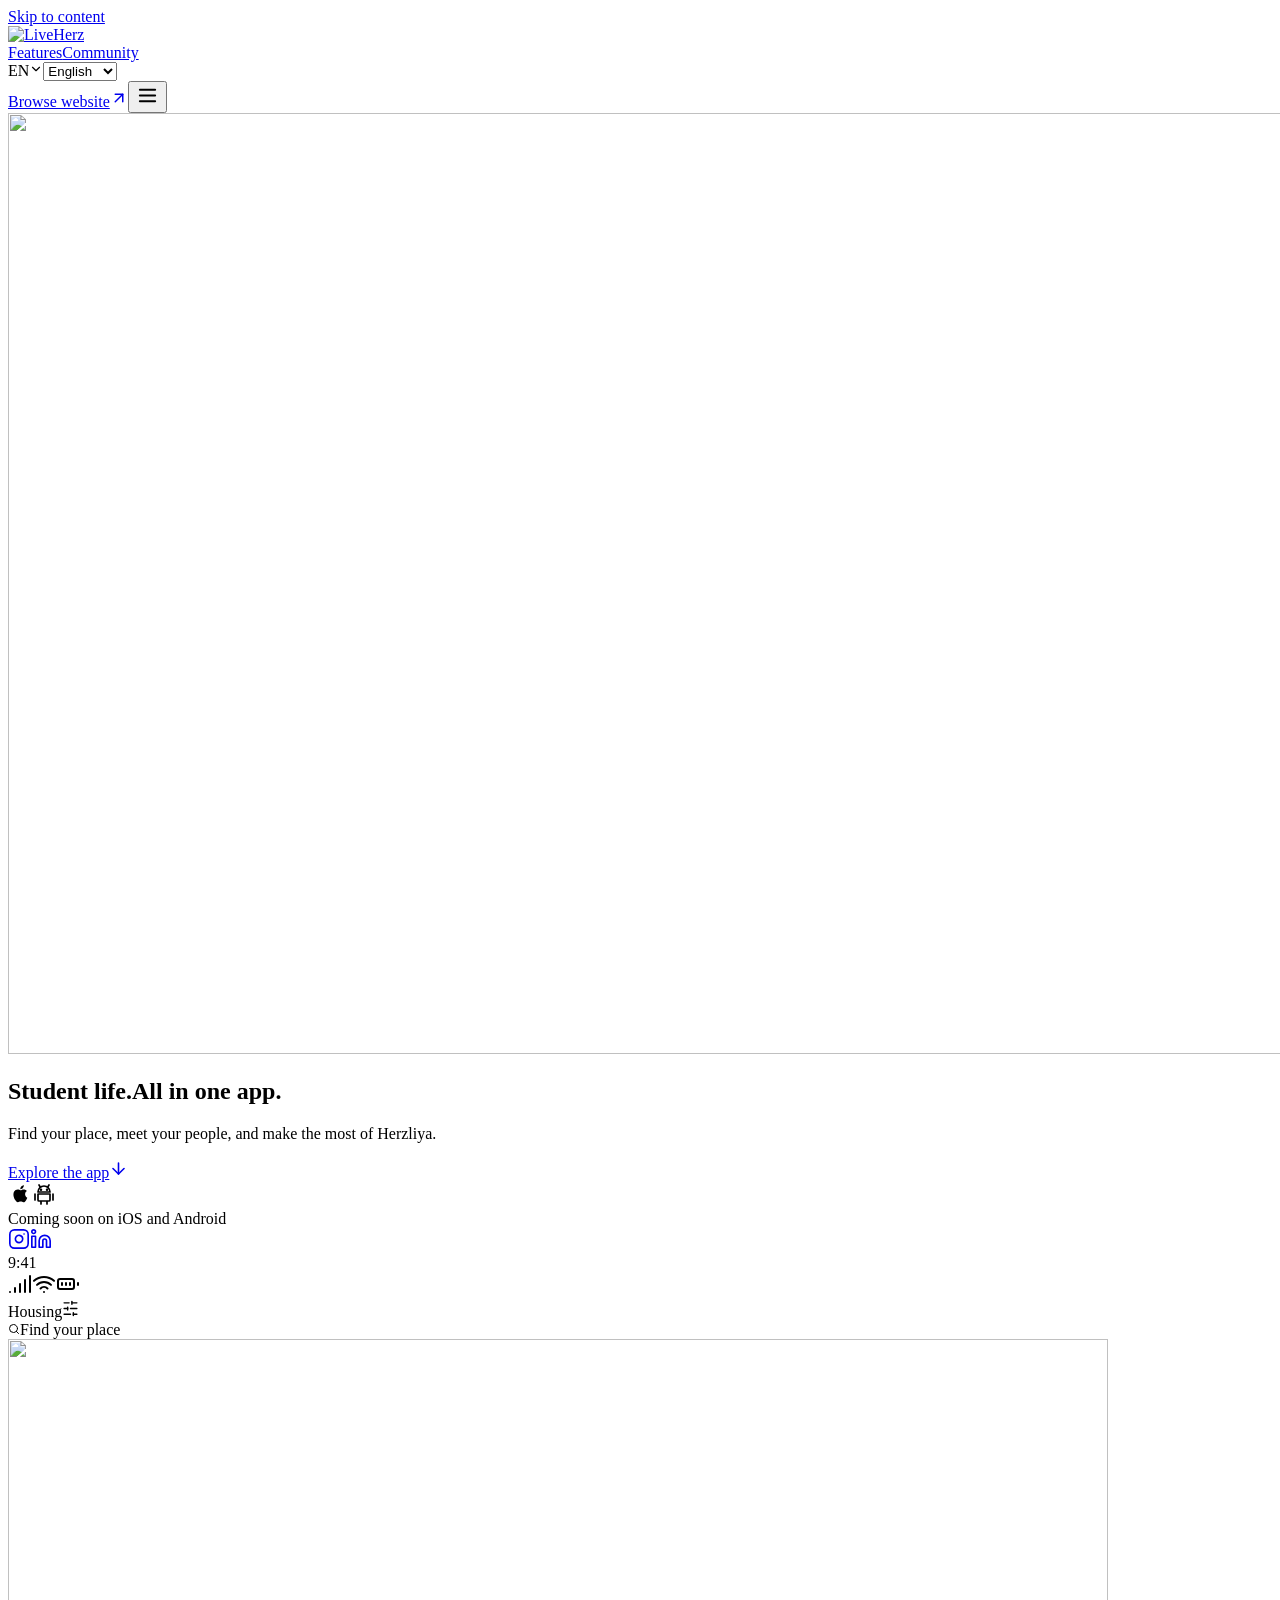
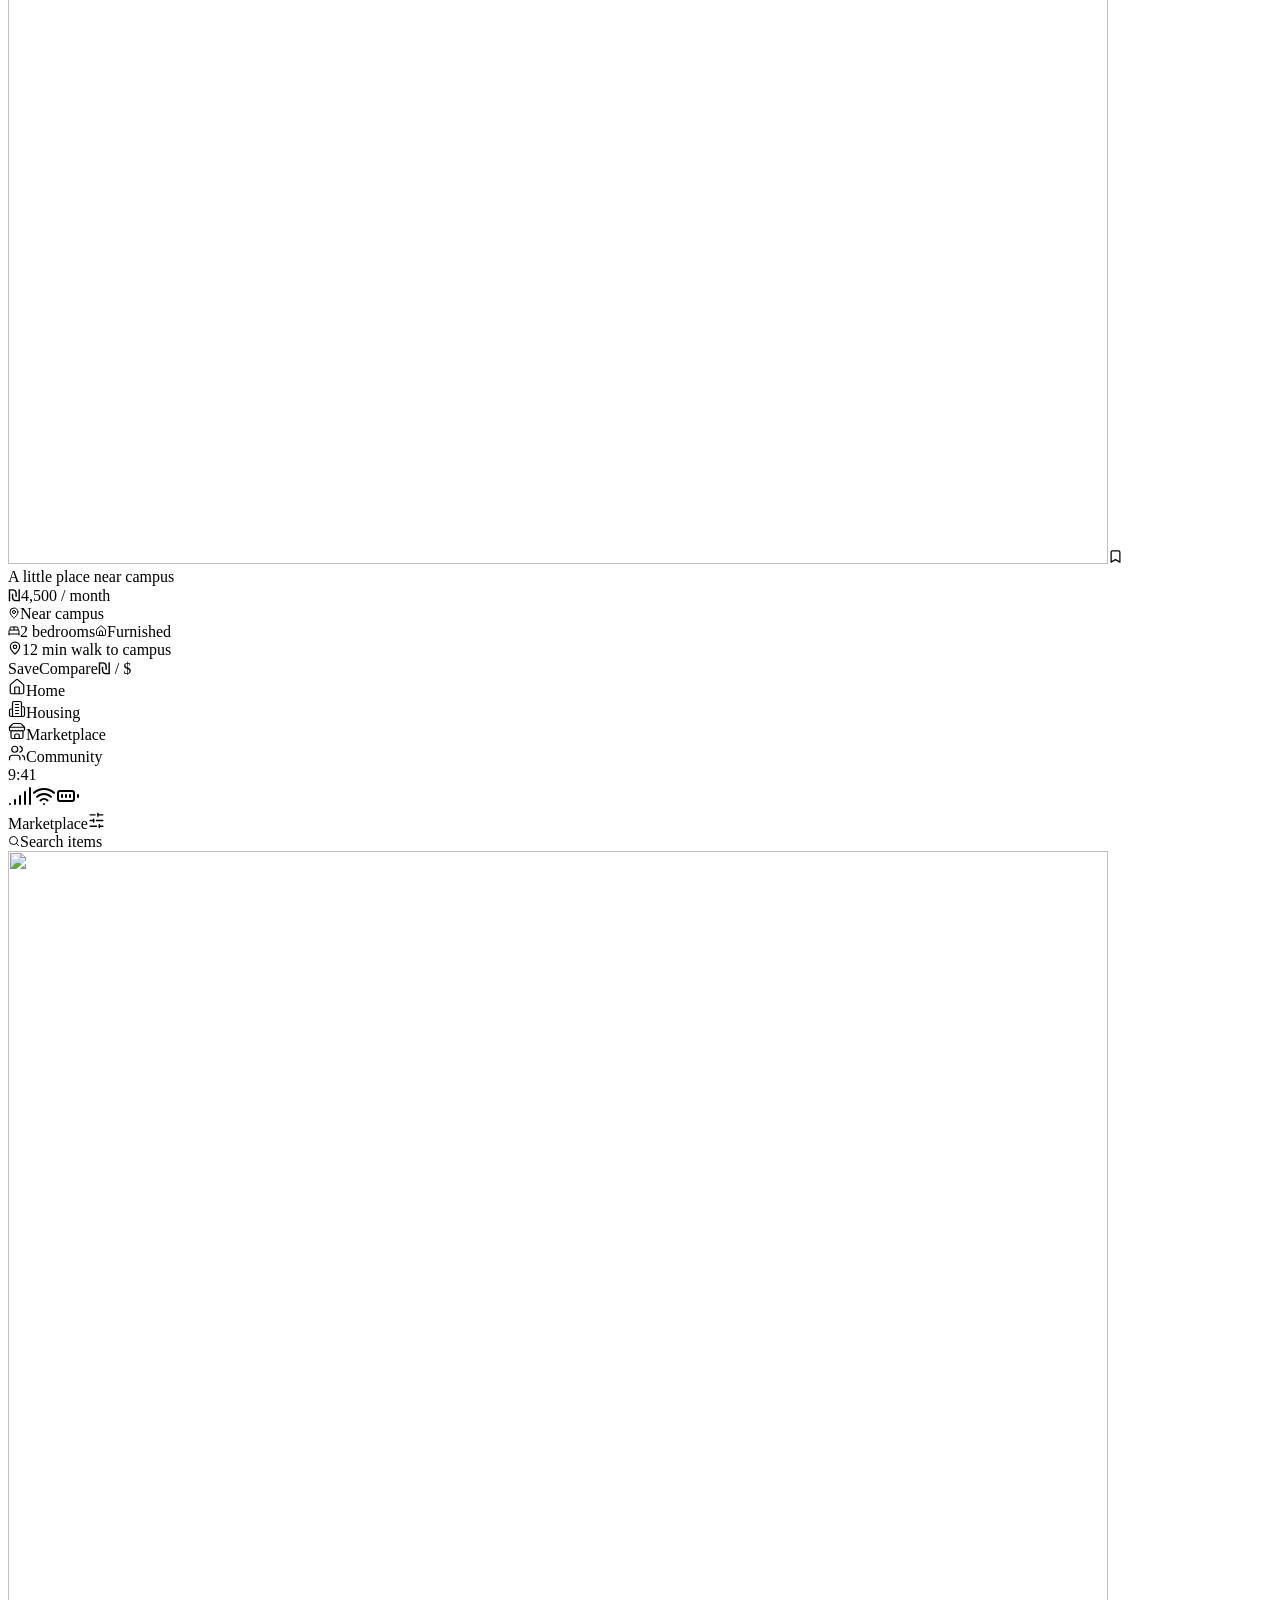
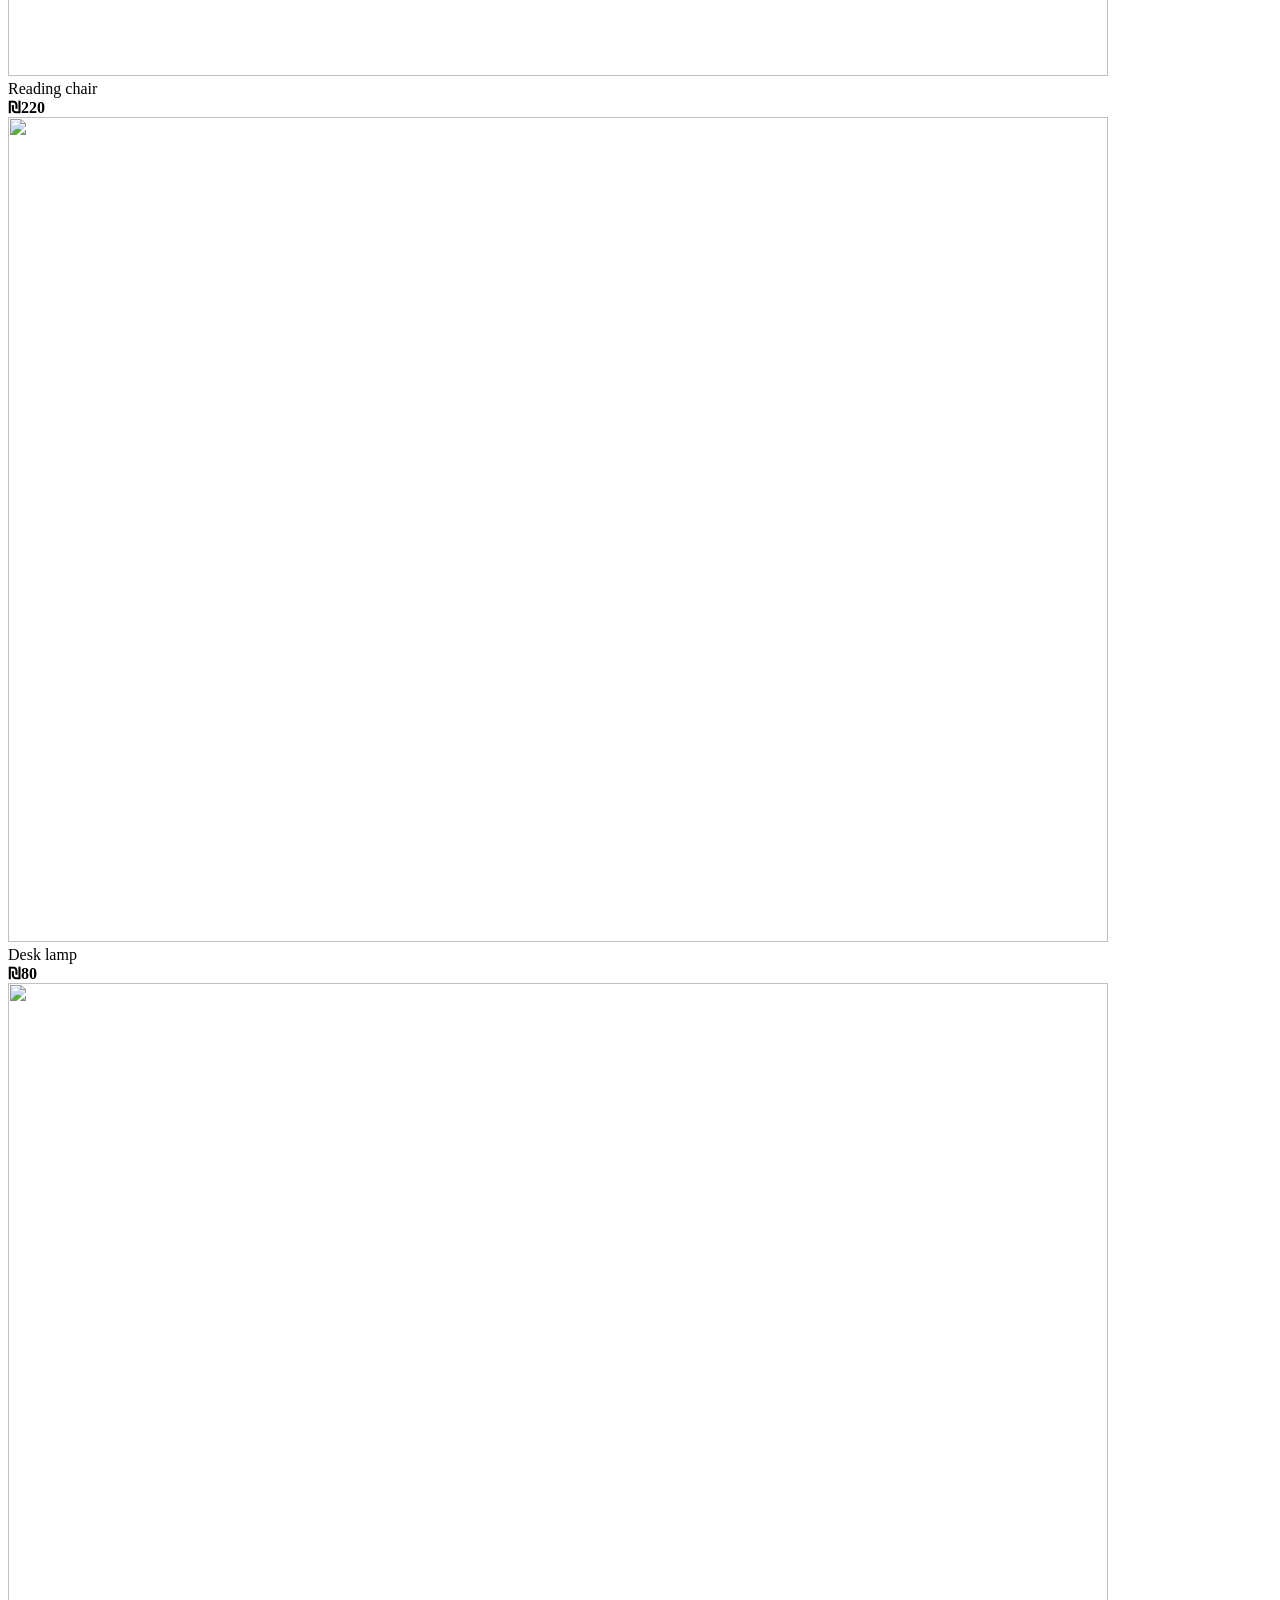
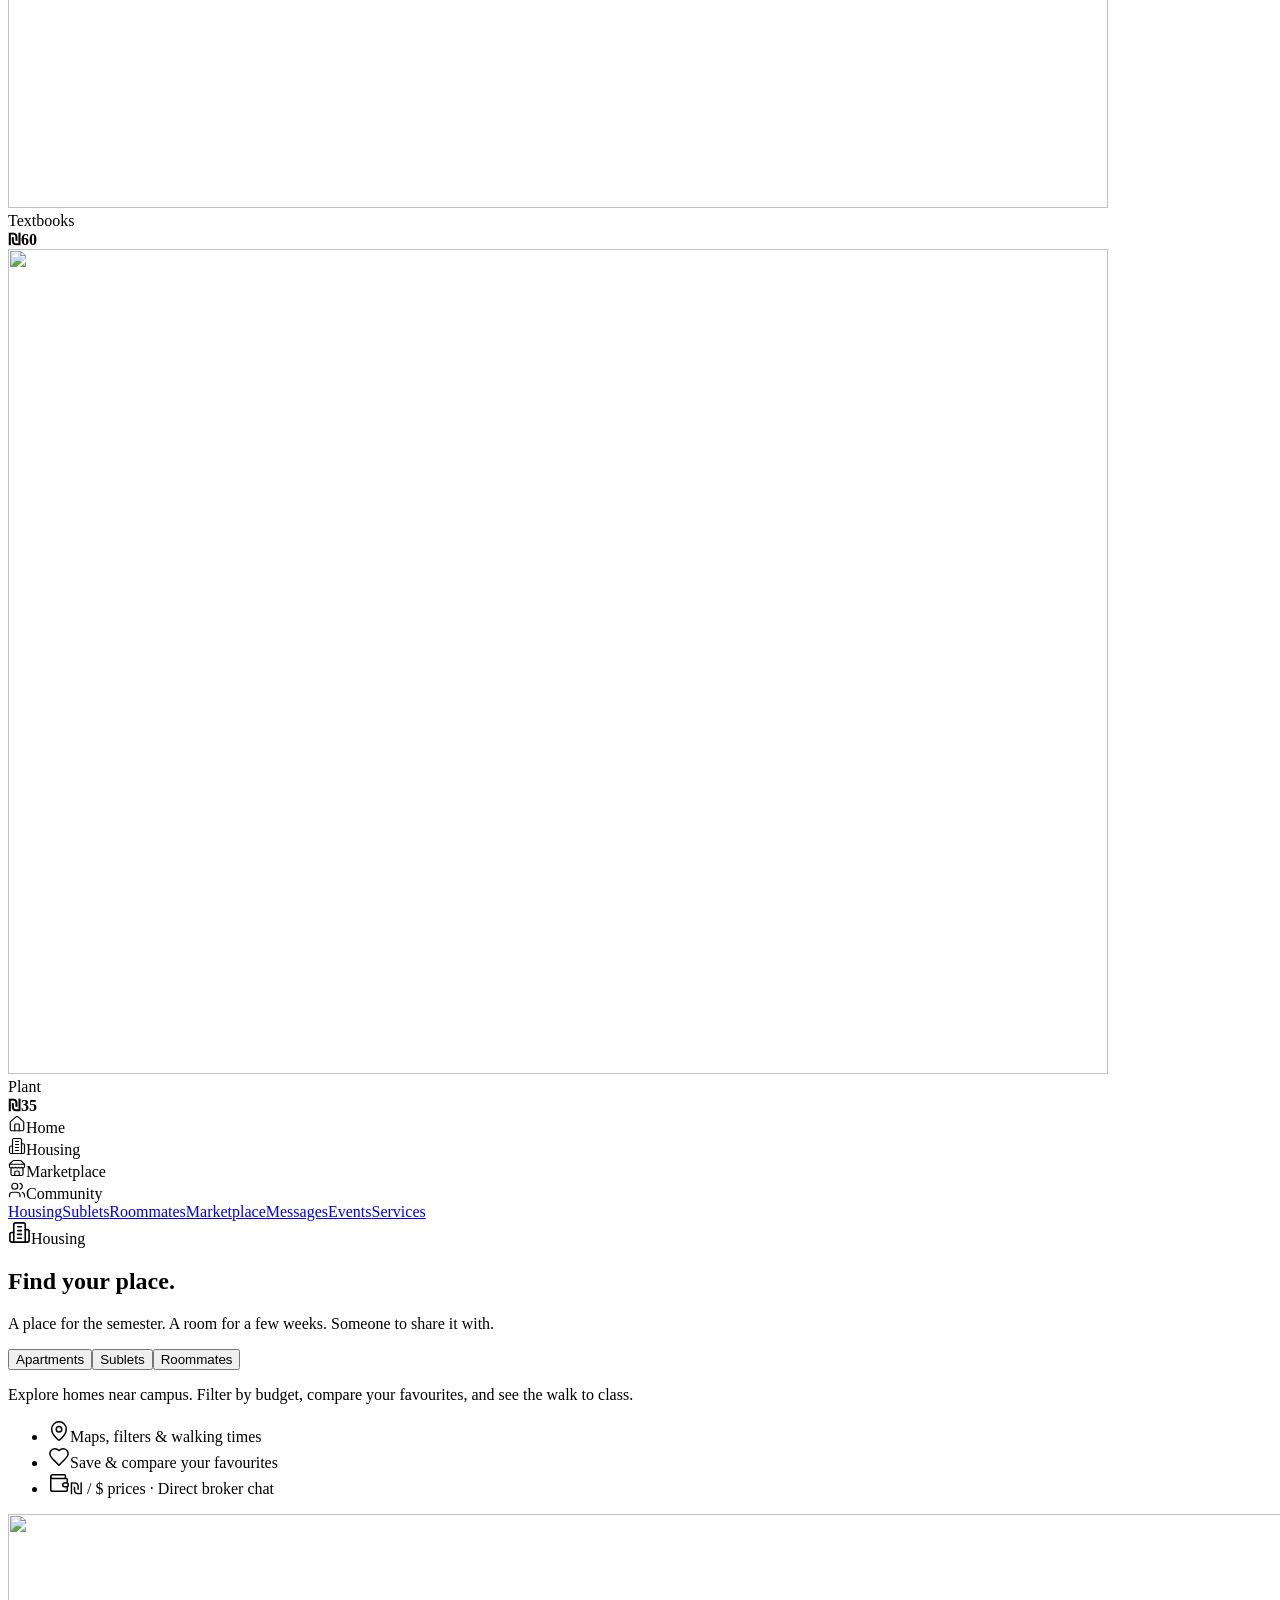
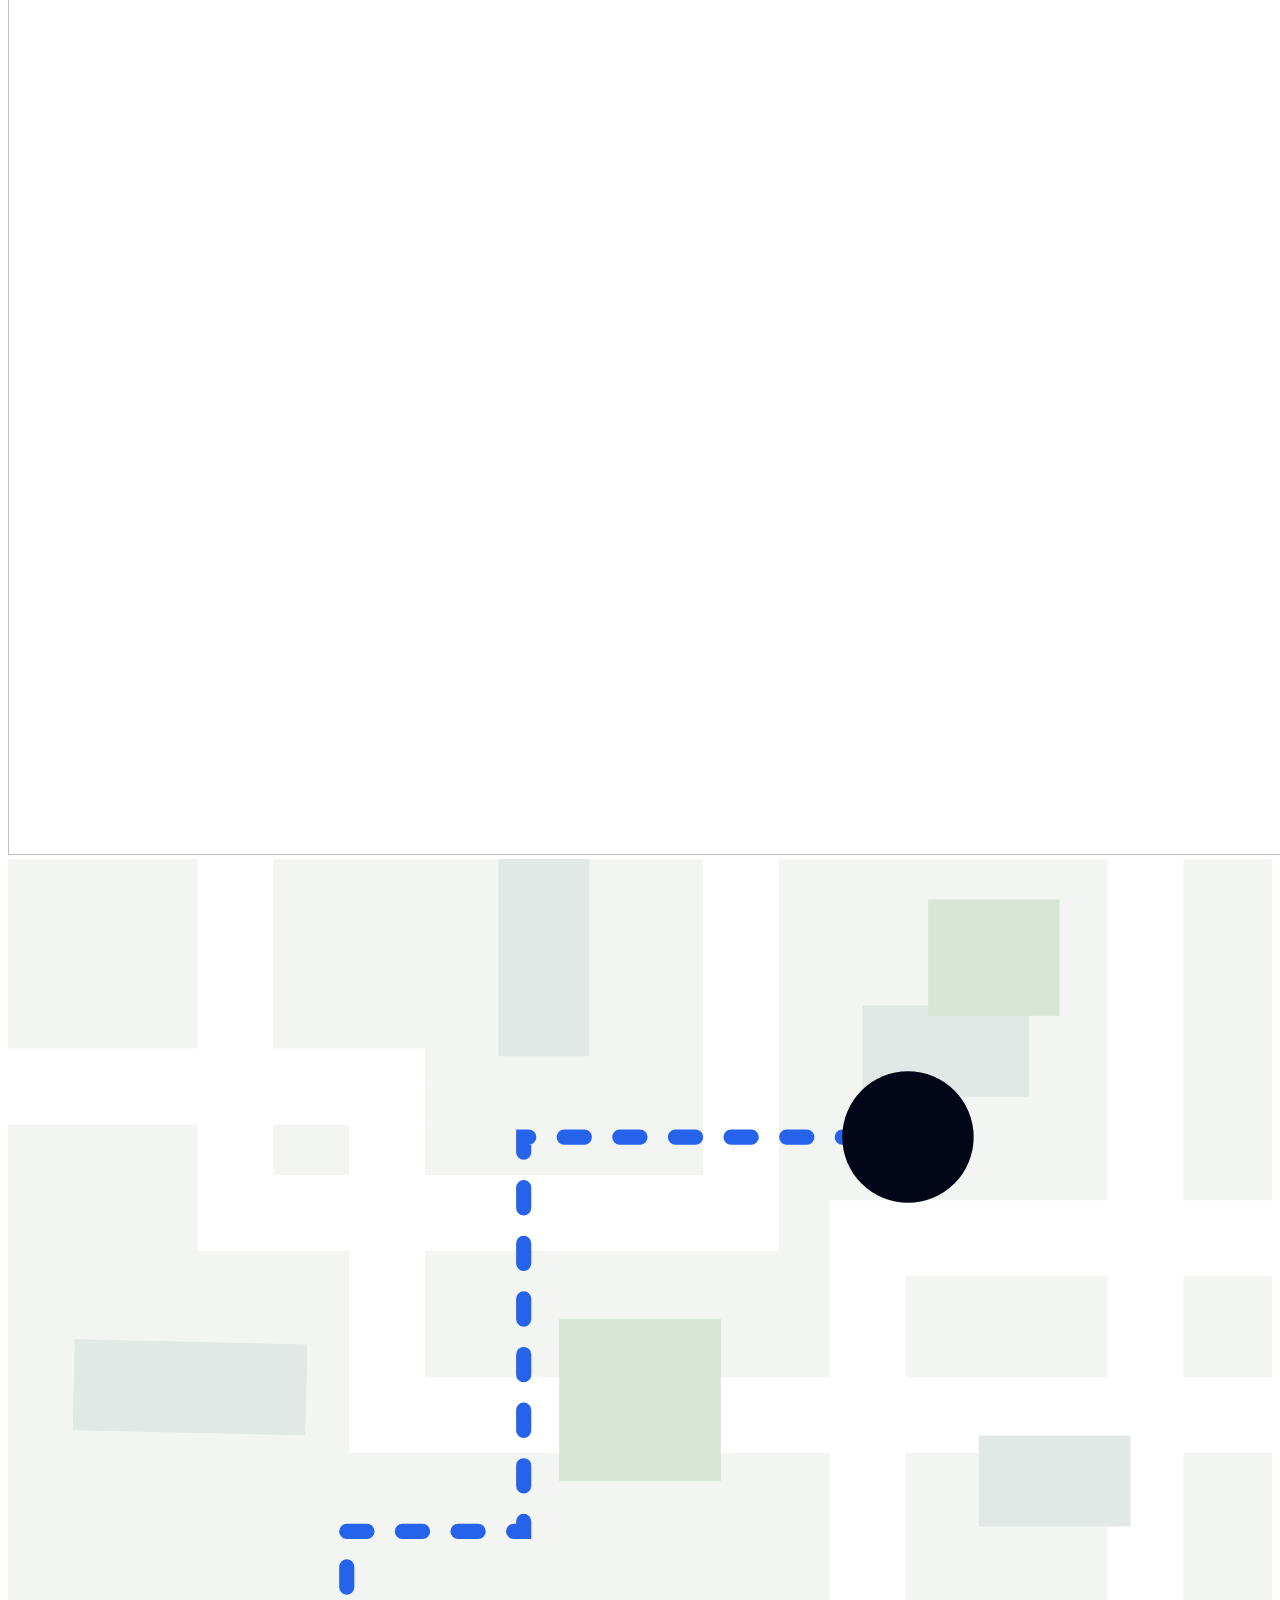
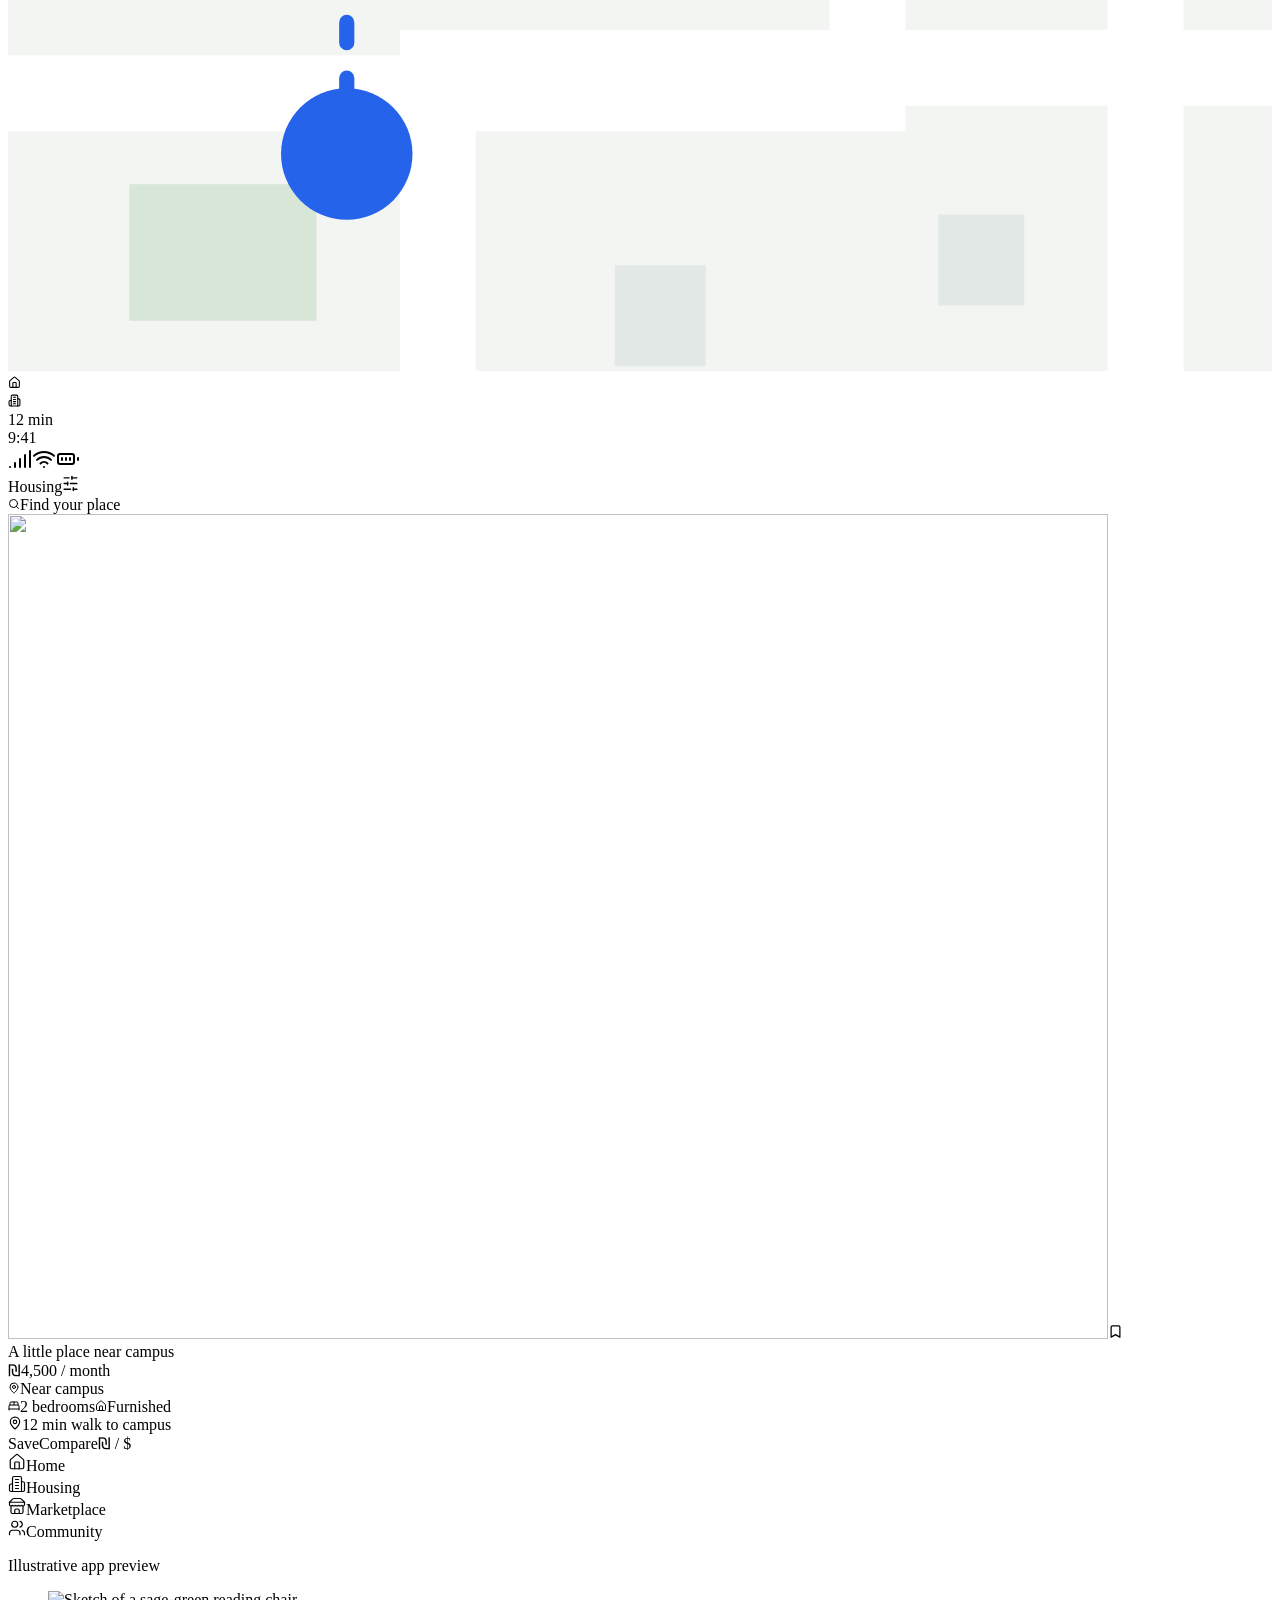
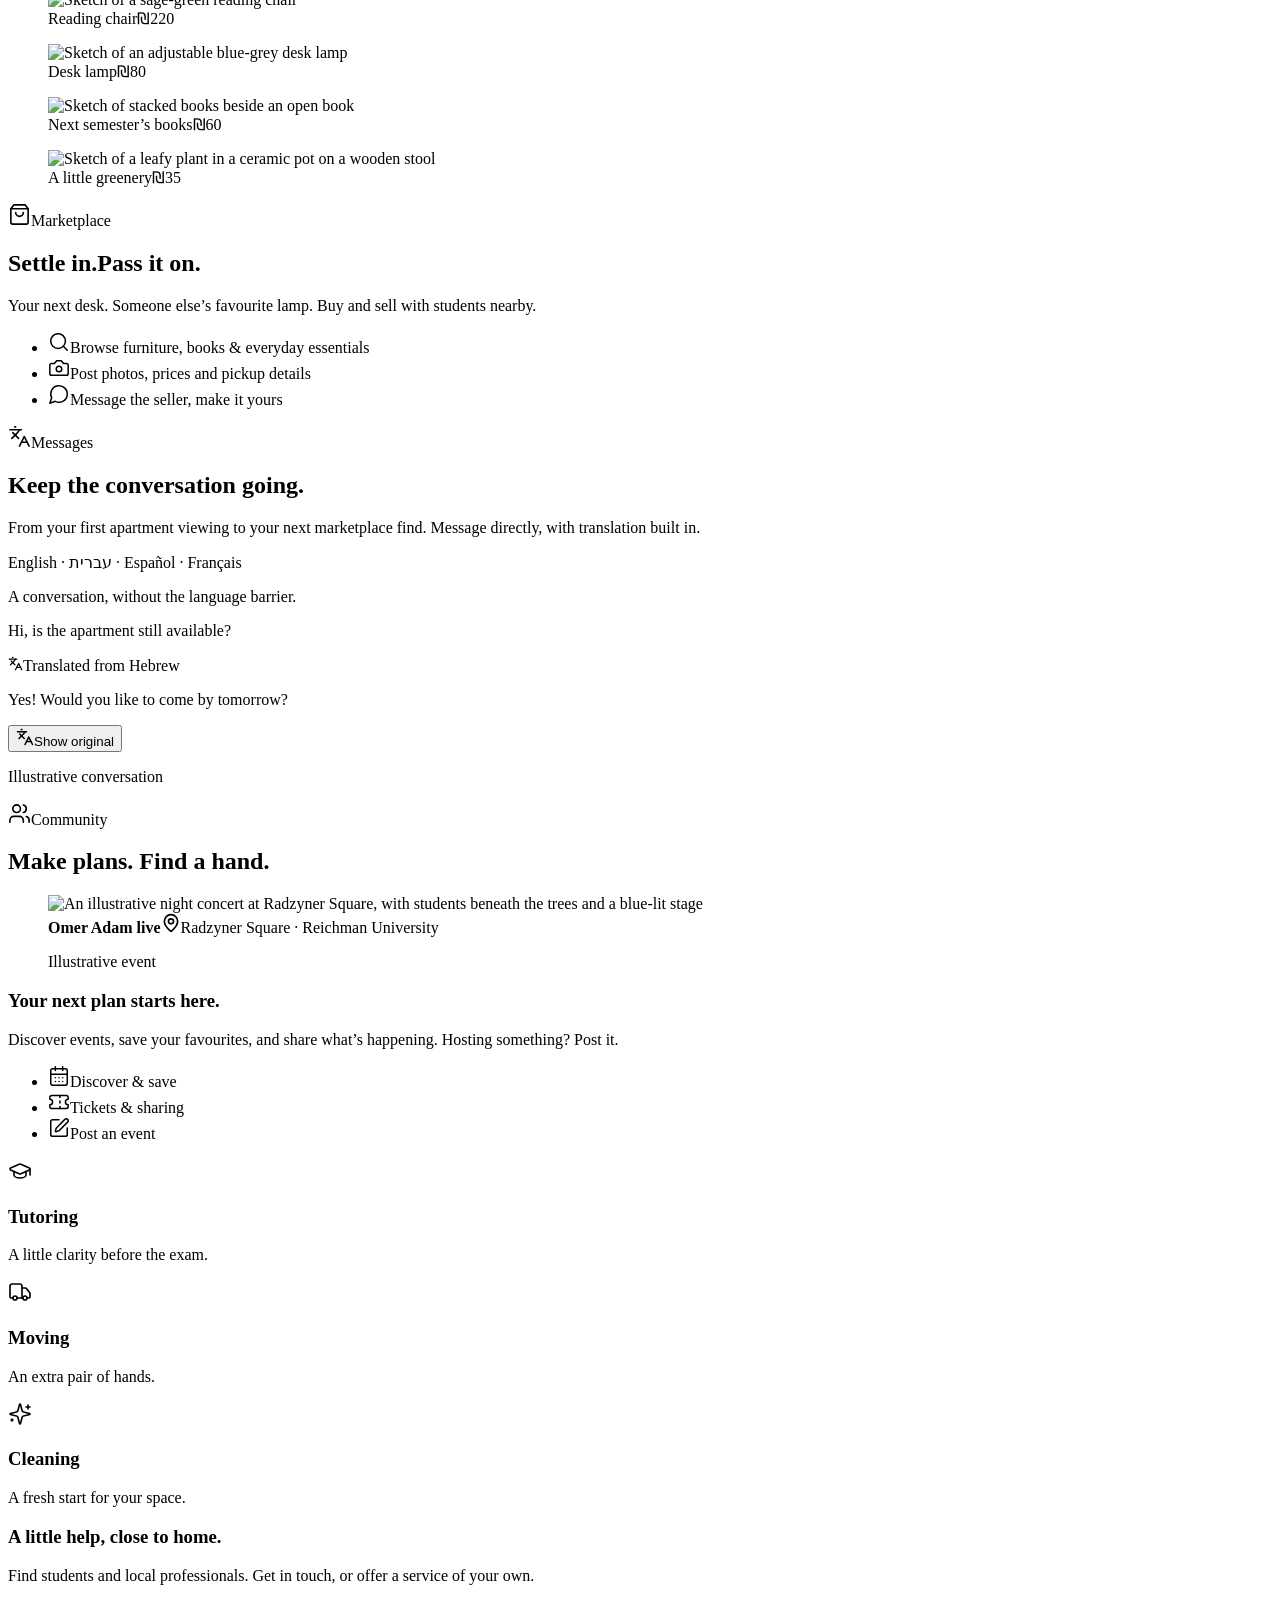
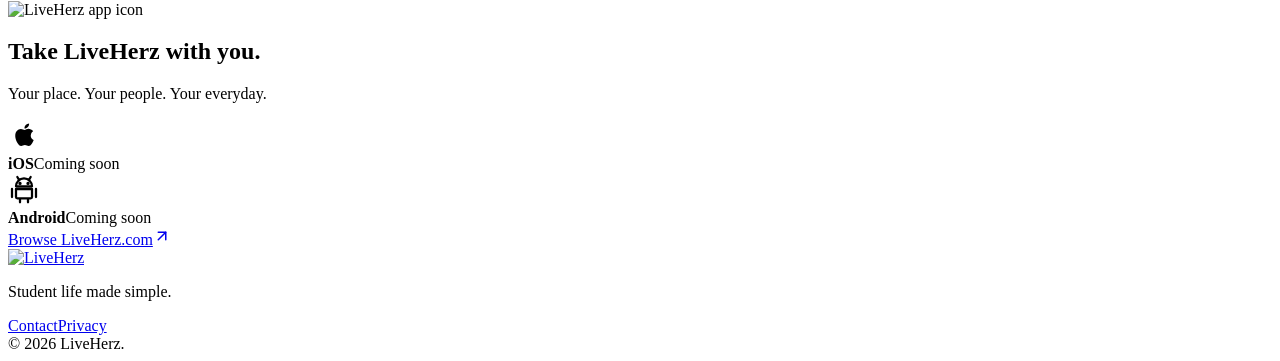
==== index.html @ 7c281b5a "Refresh LiveHerz share preview" ====
<!doctype html>
<html lang="en" dir="ltr" translate="no">
  <head>
    <meta charset="UTF-8" />
    <meta name="viewport" content="width=device-width, initial-scale=1.0" />
    <meta name="theme-color" content="#ffffff" />
    <link
      rel="icon"
      type="image/svg+xml"
      href="/liveherz-app/assets/brand/favicon.svg"
    />
    <link rel="apple-touch-icon" href="/liveherz-app/assets/brand/app-icon.png" />
    <title>LiveHerz — Student life. All in one app.</title>
    <meta name="description" content="Housing, sublets, roommates, marketplace, translated messages, events and services for student life around Herzliya. Coming soon on iOS and Android." />
    <link rel="canonical" href="https://liveidcil-dev.github.io/liveherz-app/" />
    <link rel="alternate" hreflang="en" href="https://liveidcil-dev.github.io/liveherz-app/" />
    <link rel="alternate" hreflang="he" href="https://liveidcil-dev.github.io/liveherz-app/he/" />
    <link rel="alternate" hreflang="es" href="https://liveidcil-dev.github.io/liveherz-app/es/" />
    <link rel="alternate" hreflang="fr" href="https://liveidcil-dev.github.io/liveherz-app/fr/" />
    <link rel="alternate" hreflang="x-default" href="https://liveidcil-dev.github.io/liveherz-app/" />
    <meta property="og:type" content="website" />
    <meta property="og:site_name" content="LiveHerz" />
    <meta property="og:locale" content="en_US" />
    <meta property="og:locale:alternate" content="he_IL" />
    <meta property="og:locale:alternate" content="es_ES" />
    <meta property="og:locale:alternate" content="fr_FR" />
    <meta property="og:title" content="LiveHerz — Student life. All in one app." />
    <meta property="og:description" content="Housing, sublets, roommates, marketplace, translated messages, events and services for student life around Herzliya. Coming soon on iOS and Android." />
    <meta property="og:url" content="https://liveidcil-dev.github.io/liveherz-app/" />
    <meta property="og:image" content="https://liveidcil-dev.github.io/liveherz-app/assets/social/en.png" />
    <meta property="og:image:alt" content="Student life. All in one app. LiveHerz housing and marketplace illustrations." />
    <meta property="og:image:width" content="1200" />
    <meta property="og:image:height" content="630" />
    <meta name="twitter:image:alt" content="Student life. All in one app. LiveHerz housing and marketplace illustrations." />
    <meta name="twitter:card" content="summary_large_image" />
    <meta name="twitter:title" content="LiveHerz — Student life. All in one app." />
    <meta name="twitter:description" content="Housing, sublets, roommates, marketplace, translated messages, events and services for student life around Herzliya. Coming soon on iOS and Android." />
    <meta name="twitter:image" content="https://liveidcil-dev.github.io/liveherz-app/assets/social/en.png" />
    
    <script type="module" crossorigin src="/liveherz-app/assets/index-w4eMmQUT.js"></script>
    <link rel="stylesheet" crossorigin href="/liveherz-app/assets/index-Co6bbbhR.css">
  </head>
  <body>
    <div id="root"><a class="skip-link" href="#main">Skip to content</a><header class="site-header"><div class="page-width header-inner"><a class="brand " href="/liveherz-app/" aria-label="LiveHerz home"><img src="/liveherz-app/assets/brand/wordmark.png" width="533" height="149" alt="LiveHerz"/></a><nav class="desktop-nav" aria-label="Features"><a href="#features">Features</a><a href="#community">Community</a></nav><div class="header-actions"><div class="language-select"><span aria-hidden="true">EN</span><svg xmlns="http://www.w3.org/2000/svg" width="14" height="14" viewBox="0 0 24 24" fill="none" stroke="currentColor" stroke-width="2" stroke-linecap="round" stroke-linejoin="round" class="lucide lucide-chevron-down" aria-hidden="true"><path d="m6 9 6 6 6-6"></path></svg><select aria-label="Choose language"><option value="en" lang="en" selected="">English</option><option value="he" lang="he">עברית</option><option value="es" lang="es">Español</option><option value="fr" lang="fr">Français</option></select></div><a href="https://liveherz.com/" class="website-link header-website" target="_blank" rel="noopener noreferrer">Browse website<svg xmlns="http://www.w3.org/2000/svg" width="18" height="18" viewBox="0 0 24 24" fill="none" stroke="currentColor" stroke-width="2" stroke-linecap="round" stroke-linejoin="round" class="lucide lucide-arrow-up-right directional-icon" aria-hidden="true"><path d="M7 7h10v10"></path><path d="M7 17 17 7"></path></svg></a><button class="menu-button" type="button" aria-label="Open menu" aria-expanded="false" aria-controls="mobile-menu"><svg xmlns="http://www.w3.org/2000/svg" width="23" height="23" viewBox="0 0 24 24" fill="none" stroke="currentColor" stroke-width="2" stroke-linecap="round" stroke-linejoin="round" class="lucide lucide-menu"><line x1="4" x2="20" y1="12" y2="12"></line><line x1="4" x2="20" y1="6" y2="6"></line><line x1="4" x2="20" y1="18" y2="18"></line></svg></button></div></div><nav class="mobile-menu" id="mobile-menu" hidden="" aria-label="Features"><a href="#features">Features</a><a href="#community">Community</a><a href="https://liveherz.com/" class="website-link " target="_blank" rel="noopener noreferrer">Browse website<svg xmlns="http://www.w3.org/2000/svg" width="18" height="18" viewBox="0 0 24 24" fill="none" stroke="currentColor" stroke-width="2" stroke-linecap="round" stroke-linejoin="round" class="lucide lucide-arrow-up-right directional-icon" aria-hidden="true"><path d="M7 7h10v10"></path><path d="M7 17 17 7"></path></svg></a></nav></header><main id="main" tabindex="-1"><section class="hero" aria-labelledby="hero-title"><img class="hero-architecture" src="/liveherz-app/assets/brand/architecture.webp" width="1672" height="941" alt=""/><div class="page-width hero-grid"><div class="hero-copy"><h1 id="hero-title">Student life.<span>All in one app.</span></h1><p>Find your place, meet your people, and make the most of Herzliya.</p><a class="primary-button" href="#features">Explore the app<svg xmlns="http://www.w3.org/2000/svg" width="19" height="19" viewBox="0 0 24 24" fill="none" stroke="currentColor" stroke-width="2" stroke-linecap="round" stroke-linejoin="round" class="lucide lucide-arrow-down" aria-hidden="true"><path d="M12 5v14"></path><path d="m19 12-7 7-7-7"></path></svg></a><div class="hero-availability"><div class="platform-icons"><svg viewBox="0 0 24 24" fill="currentColor" aria-hidden="true" width="24" height="24"><path d="M17.06 12.36c.02-2.16 1.76-3.2 1.84-3.25-1.01-1.48-2.58-1.68-3.13-1.7-1.33-.13-2.6.78-3.28.78-.67 0-1.71-.76-2.81-.74-1.45.02-2.79.84-3.53 2.14-1.5 2.59-.38 6.43 1.08 8.53.71 1.03 1.56 2.18 2.68 2.14 1.07-.04 1.48-.7 2.78-.7s1.67.7 2.81.68c1.16-.02 1.9-1.04 2.6-2.07.82-1.19 1.16-2.35 1.18-2.41-.03-.01-2.21-.85-2.22-3.4ZM14.92 6.01c.59-.72 1-1.71.89-2.71-.86.04-1.9.57-2.52 1.29-.55.63-1.04 1.63-.91 2.6.96.07 1.94-.49 2.54-1.18Z"></path></svg><svg viewBox="0 0 24 24" fill="none" stroke="currentColor" stroke-width="1.7" stroke-linecap="round" stroke-linejoin="round" aria-hidden="true" width="24" height="24"><path d="m7 3 1.5 2.5M17 3l-1.5 2.5M6 10a6 6 0 0 1 12 0H6ZM6 12h12v6a1 1 0 0 1-1 1H7a1 1 0 0 1-1-1v-6ZM3 12v6m18-6v6M9 19v3m6-3v3"></path><path d="M9 7.8h.01M15 7.8h.01" stroke-width="2.5"></path></svg></div><span>Coming soon on iOS and Android</span></div><nav class="hero-social-links" aria-label="Contact"><a href="https://www.instagram.com/liveherz/" target="_blank" rel="noopener noreferrer" aria-label="Instagram"><svg xmlns="http://www.w3.org/2000/svg" width="22" height="22" viewBox="0 0 24 24" fill="none" stroke="currentColor" stroke-width="1.8" stroke-linecap="round" stroke-linejoin="round" class="lucide lucide-instagram" aria-hidden="true"><rect width="20" height="20" x="2" y="2" rx="5" ry="5"></rect><path d="M16 11.37A4 4 0 1 1 12.63 8 4 4 0 0 1 16 11.37z"></path><line x1="17.5" x2="17.51" y1="6.5" y2="6.5"></line></svg></a><a href="https://www.linkedin.com/in/live-herz-9b8230414/?skipRedirect=true" target="_blank" rel="noopener noreferrer" aria-label="LinkedIn"><svg xmlns="http://www.w3.org/2000/svg" width="22" height="22" viewBox="0 0 24 24" fill="none" stroke="currentColor" stroke-width="1.8" stroke-linecap="round" stroke-linejoin="round" class="lucide lucide-linkedin" aria-hidden="true"><path d="M16 8a6 6 0 0 1 6 6v7h-4v-7a2 2 0 0 0-2-2 2 2 0 0 0-2 2v7h-4v-7a6 6 0 0 1 6-6z"></path><rect width="4" height="12" x="2" y="9"></rect><circle cx="4" cy="4" r="2"></circle></svg></a></nav></div><div class="hero-phones"><div class="device hero-phone-primary" data-kind="apartments" role="img" aria-label="Illustrative housing app preview with a sample apartment near campus" dir="ltr" lang="en"><div class="device-screen" aria-hidden="true"><div class="phone-status"><span>9:41</span><div class="phone-island"></div><span class="phone-signal"><svg xmlns="http://www.w3.org/2000/svg" width="24" height="24" viewBox="0 0 24 24" fill="none" stroke="currentColor" stroke-width="2" stroke-linecap="round" stroke-linejoin="round" class="lucide lucide-signal"><path d="M2 20h.01"></path><path d="M7 20v-4"></path><path d="M12 20v-8"></path><path d="M17 20V8"></path><path d="M22 4v16"></path></svg><svg xmlns="http://www.w3.org/2000/svg" width="24" height="24" viewBox="0 0 24 24" fill="none" stroke="currentColor" stroke-width="2" stroke-linecap="round" stroke-linejoin="round" class="lucide lucide-wifi"><path d="M12 20h.01"></path><path d="M2 8.82a15 15 0 0 1 20 0"></path><path d="M5 12.859a10 10 0 0 1 14 0"></path><path d="M8.5 16.429a5 5 0 0 1 7 0"></path></svg><svg xmlns="http://www.w3.org/2000/svg" width="24" height="24" viewBox="0 0 24 24" fill="none" stroke="currentColor" stroke-width="2" stroke-linecap="round" stroke-linejoin="round" class="lucide lucide-battery-full"><rect width="16" height="10" x="2" y="7" rx="2" ry="2"></rect><line x1="22" x2="22" y1="11" y2="13"></line><line x1="6" x2="6" y1="11" y2="13"></line><line x1="10" x2="10" y1="11" y2="13"></line><line x1="14" x2="14" y1="11" y2="13"></line></svg></span></div><div class="preview-content"><div class="preview-heading">Housing<svg xmlns="http://www.w3.org/2000/svg" width="17" height="17" viewBox="0 0 24 24" fill="none" stroke="currentColor" stroke-width="2" stroke-linecap="round" stroke-linejoin="round" class="lucide lucide-sliders-horizontal"><line x1="21" x2="14" y1="4" y2="4"></line><line x1="10" x2="3" y1="4" y2="4"></line><line x1="21" x2="12" y1="12" y2="12"></line><line x1="8" x2="3" y1="12" y2="12"></line><line x1="21" x2="16" y1="20" y2="20"></line><line x1="12" x2="3" y1="20" y2="20"></line><line x1="14" x2="14" y1="2" y2="6"></line><line x1="8" x2="8" y1="10" y2="14"></line><line x1="16" x2="16" y1="18" y2="22"></line></svg></div><div class="preview-search"><svg xmlns="http://www.w3.org/2000/svg" width="12" height="12" viewBox="0 0 24 24" fill="none" stroke="currentColor" stroke-width="2" stroke-linecap="round" stroke-linejoin="round" class="lucide lucide-search"><circle cx="11" cy="11" r="8"></circle><path d="m21 21-4.3-4.3"></path></svg><span>Find your place</span></div><div class="preview-listing-photo"><picture class=""><source type="image/avif" srcSet="/liveherz-app/assets/photos/apartment-320.avif 320w, /liveherz-app/assets/photos/apartment-640.avif 640w, /liveherz-app/assets/photos/apartment-1100.avif 1100w" sizes="(max-width: 700px) 200px, 320px"/><img src="/liveherz-app/assets/photos/apartment-640.webp" srcSet="/liveherz-app/assets/photos/apartment-320.webp 320w, /liveherz-app/assets/photos/apartment-640.webp 640w, /liveherz-app/assets/photos/apartment-1100.webp 1100w" sizes="(max-width: 700px) 200px, 320px" alt="" width="1100" height="825" loading="eager" fetchpriority="high" decoding="async"/></picture><span class="preview-save"><svg xmlns="http://www.w3.org/2000/svg" width="15" height="15" viewBox="0 0 24 24" fill="none" stroke="currentColor" stroke-width="2" stroke-linecap="round" stroke-linejoin="round" class="lucide lucide-bookmark"><path d="m19 21-7-4-7 4V5a2 2 0 0 1 2-2h10a2 2 0 0 1 2 2v16z"></path></svg></span></div><div class="preview-listing-title">A little place near campus</div><div class="preview-price">₪4,500<!-- --> <span>/ month</span></div><div class="preview-location"><svg xmlns="http://www.w3.org/2000/svg" width="12" height="12" viewBox="0 0 24 24" fill="none" stroke="currentColor" stroke-width="2" stroke-linecap="round" stroke-linejoin="round" class="lucide lucide-map-pin"><path d="M20 10c0 4.993-5.539 10.193-7.399 11.799a1 1 0 0 1-1.202 0C9.539 20.193 4 14.993 4 10a8 8 0 0 1 16 0"></path><circle cx="12" cy="10" r="3"></circle></svg>Near campus</div><div class="preview-facts"><span><svg xmlns="http://www.w3.org/2000/svg" width="12" height="12" viewBox="0 0 24 24" fill="none" stroke="currentColor" stroke-width="2" stroke-linecap="round" stroke-linejoin="round" class="lucide lucide-bed-double"><path d="M2 20v-8a2 2 0 0 1 2-2h16a2 2 0 0 1 2 2v8"></path><path d="M4 10V6a2 2 0 0 1 2-2h12a2 2 0 0 1 2 2v4"></path><path d="M12 4v6"></path><path d="M2 18h20"></path></svg>2 bedrooms</span><span><svg xmlns="http://www.w3.org/2000/svg" width="12" height="12" viewBox="0 0 24 24" fill="none" stroke="currentColor" stroke-width="2" stroke-linecap="round" stroke-linejoin="round" class="lucide lucide-house"><path d="M15 21v-8a1 1 0 0 0-1-1h-4a1 1 0 0 0-1 1v8"></path><path d="M3 10a2 2 0 0 1 .709-1.528l7-5.999a2 2 0 0 1 2.582 0l7 5.999A2 2 0 0 1 21 10v9a2 2 0 0 1-2 2H5a2 2 0 0 1-2-2z"></path></svg>Furnished</span></div><div class="preview-walking"><span><svg xmlns="http://www.w3.org/2000/svg" width="14" height="14" viewBox="0 0 24 24" fill="none" stroke="currentColor" stroke-width="2" stroke-linecap="round" stroke-linejoin="round" class="lucide lucide-map-pin"><path d="M20 10c0 4.993-5.539 10.193-7.399 11.799a1 1 0 0 1-1.202 0C9.539 20.193 4 14.993 4 10a8 8 0 0 1 16 0"></path><circle cx="12" cy="10" r="3"></circle></svg></span>12 min walk to campus</div><div class="preview-chip-row"><span>Save</span><span>Compare</span><span>₪ / $</span></div></div><div class="preview-nav"><div class=""><svg xmlns="http://www.w3.org/2000/svg" width="18" height="18" viewBox="0 0 24 24" fill="none" stroke="currentColor" stroke-width="1.6" stroke-linecap="round" stroke-linejoin="round" class="lucide lucide-house"><path d="M15 21v-8a1 1 0 0 0-1-1h-4a1 1 0 0 0-1 1v8"></path><path d="M3 10a2 2 0 0 1 .709-1.528l7-5.999a2 2 0 0 1 2.582 0l7 5.999A2 2 0 0 1 21 10v9a2 2 0 0 1-2 2H5a2 2 0 0 1-2-2z"></path></svg><span>Home</span></div><div class="active"><svg xmlns="http://www.w3.org/2000/svg" width="18" height="18" viewBox="0 0 24 24" fill="none" stroke="currentColor" stroke-width="1.6" stroke-linecap="round" stroke-linejoin="round" class="lucide lucide-building2"><path d="M6 22V4a2 2 0 0 1 2-2h8a2 2 0 0 1 2 2v18Z"></path><path d="M6 12H4a2 2 0 0 0-2 2v6a2 2 0 0 0 2 2h2"></path><path d="M18 9h2a2 2 0 0 1 2 2v9a2 2 0 0 1-2 2h-2"></path><path d="M10 6h4"></path><path d="M10 10h4"></path><path d="M10 14h4"></path><path d="M10 18h4"></path></svg><span>Housing</span></div><div class=""><svg xmlns="http://www.w3.org/2000/svg" width="18" height="18" viewBox="0 0 24 24" fill="none" stroke="currentColor" stroke-width="1.6" stroke-linecap="round" stroke-linejoin="round" class="lucide lucide-store"><path d="m2 7 4.41-4.41A2 2 0 0 1 7.83 2h8.34a2 2 0 0 1 1.42.59L22 7"></path><path d="M4 12v8a2 2 0 0 0 2 2h12a2 2 0 0 0 2-2v-8"></path><path d="M15 22v-4a2 2 0 0 0-2-2h-2a2 2 0 0 0-2 2v4"></path><path d="M2 7h20"></path><path d="M22 7v3a2 2 0 0 1-2 2a2.7 2.7 0 0 1-1.59-.63.7.7 0 0 0-.82 0A2.7 2.7 0 0 1 16 12a2.7 2.7 0 0 1-1.59-.63.7.7 0 0 0-.82 0A2.7 2.7 0 0 1 12 12a2.7 2.7 0 0 1-1.59-.63.7.7 0 0 0-.82 0A2.7 2.7 0 0 1 8 12a2.7 2.7 0 0 1-1.59-.63.7.7 0 0 0-.82 0A2.7 2.7 0 0 1 4 12a2 2 0 0 1-2-2V7"></path></svg><span>Marketplace</span></div><div class=""><svg xmlns="http://www.w3.org/2000/svg" width="18" height="18" viewBox="0 0 24 24" fill="none" stroke="currentColor" stroke-width="1.6" stroke-linecap="round" stroke-linejoin="round" class="lucide lucide-users"><path d="M16 21v-2a4 4 0 0 0-4-4H6a4 4 0 0 0-4 4v2"></path><circle cx="9" cy="7" r="4"></circle><path d="M22 21v-2a4 4 0 0 0-3-3.87"></path><path d="M16 3.13a4 4 0 0 1 0 7.75"></path></svg><span>Community</span></div></div><div class="home-indicator"></div></div></div><div class="device hero-phone-secondary" data-kind="market" role="img" aria-label="Illustrative marketplace app preview with student essentials" dir="ltr" lang="en"><div class="device-screen" aria-hidden="true"><div class="phone-status"><span>9:41</span><div class="phone-island"></div><span class="phone-signal"><svg xmlns="http://www.w3.org/2000/svg" width="24" height="24" viewBox="0 0 24 24" fill="none" stroke="currentColor" stroke-width="2" stroke-linecap="round" stroke-linejoin="round" class="lucide lucide-signal"><path d="M2 20h.01"></path><path d="M7 20v-4"></path><path d="M12 20v-8"></path><path d="M17 20V8"></path><path d="M22 4v16"></path></svg><svg xmlns="http://www.w3.org/2000/svg" width="24" height="24" viewBox="0 0 24 24" fill="none" stroke="currentColor" stroke-width="2" stroke-linecap="round" stroke-linejoin="round" class="lucide lucide-wifi"><path d="M12 20h.01"></path><path d="M2 8.82a15 15 0 0 1 20 0"></path><path d="M5 12.859a10 10 0 0 1 14 0"></path><path d="M8.5 16.429a5 5 0 0 1 7 0"></path></svg><svg xmlns="http://www.w3.org/2000/svg" width="24" height="24" viewBox="0 0 24 24" fill="none" stroke="currentColor" stroke-width="2" stroke-linecap="round" stroke-linejoin="round" class="lucide lucide-battery-full"><rect width="16" height="10" x="2" y="7" rx="2" ry="2"></rect><line x1="22" x2="22" y1="11" y2="13"></line><line x1="6" x2="6" y1="11" y2="13"></line><line x1="10" x2="10" y1="11" y2="13"></line><line x1="14" x2="14" y1="11" y2="13"></line></svg></span></div><div class="preview-content"><div class="preview-heading">Marketplace<svg xmlns="http://www.w3.org/2000/svg" width="17" height="17" viewBox="0 0 24 24" fill="none" stroke="currentColor" stroke-width="2" stroke-linecap="round" stroke-linejoin="round" class="lucide lucide-sliders-horizontal"><line x1="21" x2="14" y1="4" y2="4"></line><line x1="10" x2="3" y1="4" y2="4"></line><line x1="21" x2="12" y1="12" y2="12"></line><line x1="8" x2="3" y1="12" y2="12"></line><line x1="21" x2="16" y1="20" y2="20"></line><line x1="12" x2="3" y1="20" y2="20"></line><line x1="14" x2="14" y1="2" y2="6"></line><line x1="8" x2="8" y1="10" y2="14"></line><line x1="16" x2="16" y1="18" y2="22"></line></svg></div><div class="preview-search"><svg xmlns="http://www.w3.org/2000/svg" width="12" height="12" viewBox="0 0 24 24" fill="none" stroke="currentColor" stroke-width="2" stroke-linecap="round" stroke-linejoin="round" class="lucide lucide-search"><circle cx="11" cy="11" r="8"></circle><path d="m21 21-4.3-4.3"></path></svg><span>Search items</span></div><div class="preview-market-grid"><div class="preview-market-item"><picture class=""><source type="image/avif" srcSet="/liveherz-app/assets/photos/chair-320.avif 320w, /liveherz-app/assets/photos/chair-640.avif 640w, /liveherz-app/assets/photos/chair-1100.avif 1100w" sizes="140px"/><img src="/liveherz-app/assets/photos/chair-640.webp" srcSet="/liveherz-app/assets/photos/chair-320.webp 320w, /liveherz-app/assets/photos/chair-640.webp 640w, /liveherz-app/assets/photos/chair-1100.webp 1100w" sizes="140px" alt="" width="1100" height="825" loading="eager" fetchpriority="auto" decoding="async"/></picture><div>Reading chair</div><strong>₪220</strong></div><div class="preview-market-item"><picture class=""><source type="image/avif" srcSet="/liveherz-app/assets/photos/lamp-320.avif 320w, /liveherz-app/assets/photos/lamp-640.avif 640w, /liveherz-app/assets/photos/lamp-1100.avif 1100w" sizes="140px"/><img src="/liveherz-app/assets/photos/lamp-640.webp" srcSet="/liveherz-app/assets/photos/lamp-320.webp 320w, /liveherz-app/assets/photos/lamp-640.webp 640w, /liveherz-app/assets/photos/lamp-1100.webp 1100w" sizes="140px" alt="" width="1100" height="825" loading="eager" fetchpriority="auto" decoding="async"/></picture><div>Desk lamp</div><strong>₪80</strong></div><div class="preview-market-item"><picture class=""><source type="image/avif" srcSet="/liveherz-app/assets/photos/books-320.avif 320w, /liveherz-app/assets/photos/books-640.avif 640w, /liveherz-app/assets/photos/books-1100.avif 1100w" sizes="140px"/><img src="/liveherz-app/assets/photos/books-640.webp" srcSet="/liveherz-app/assets/photos/books-320.webp 320w, /liveherz-app/assets/photos/books-640.webp 640w, /liveherz-app/assets/photos/books-1100.webp 1100w" sizes="140px" alt="" width="1100" height="825" loading="eager" fetchpriority="auto" decoding="async"/></picture><div>Textbooks</div><strong>₪60</strong></div><div class="preview-market-item"><picture class=""><source type="image/avif" srcSet="/liveherz-app/assets/photos/plant-320.avif 320w, /liveherz-app/assets/photos/plant-640.avif 640w, /liveherz-app/assets/photos/plant-1100.avif 1100w" sizes="140px"/><img src="/liveherz-app/assets/photos/plant-640.webp" srcSet="/liveherz-app/assets/photos/plant-320.webp 320w, /liveherz-app/assets/photos/plant-640.webp 640w, /liveherz-app/assets/photos/plant-1100.webp 1100w" sizes="140px" alt="" width="1100" height="825" loading="eager" fetchpriority="auto" decoding="async"/></picture><div>Plant</div><strong>₪35</strong></div></div></div><div class="preview-nav"><div class=""><svg xmlns="http://www.w3.org/2000/svg" width="18" height="18" viewBox="0 0 24 24" fill="none" stroke="currentColor" stroke-width="1.6" stroke-linecap="round" stroke-linejoin="round" class="lucide lucide-house"><path d="M15 21v-8a1 1 0 0 0-1-1h-4a1 1 0 0 0-1 1v8"></path><path d="M3 10a2 2 0 0 1 .709-1.528l7-5.999a2 2 0 0 1 2.582 0l7 5.999A2 2 0 0 1 21 10v9a2 2 0 0 1-2 2H5a2 2 0 0 1-2-2z"></path></svg><span>Home</span></div><div class=""><svg xmlns="http://www.w3.org/2000/svg" width="18" height="18" viewBox="0 0 24 24" fill="none" stroke="currentColor" stroke-width="1.6" stroke-linecap="round" stroke-linejoin="round" class="lucide lucide-building2"><path d="M6 22V4a2 2 0 0 1 2-2h8a2 2 0 0 1 2 2v18Z"></path><path d="M6 12H4a2 2 0 0 0-2 2v6a2 2 0 0 0 2 2h2"></path><path d="M18 9h2a2 2 0 0 1 2 2v9a2 2 0 0 1-2 2h-2"></path><path d="M10 6h4"></path><path d="M10 10h4"></path><path d="M10 14h4"></path><path d="M10 18h4"></path></svg><span>Housing</span></div><div class="active"><svg xmlns="http://www.w3.org/2000/svg" width="18" height="18" viewBox="0 0 24 24" fill="none" stroke="currentColor" stroke-width="1.6" stroke-linecap="round" stroke-linejoin="round" class="lucide lucide-store"><path d="m2 7 4.41-4.41A2 2 0 0 1 7.83 2h8.34a2 2 0 0 1 1.42.59L22 7"></path><path d="M4 12v8a2 2 0 0 0 2 2h12a2 2 0 0 0 2-2v-8"></path><path d="M15 22v-4a2 2 0 0 0-2-2h-2a2 2 0 0 0-2 2v4"></path><path d="M2 7h20"></path><path d="M22 7v3a2 2 0 0 1-2 2a2.7 2.7 0 0 1-1.59-.63.7.7 0 0 0-.82 0A2.7 2.7 0 0 1 16 12a2.7 2.7 0 0 1-1.59-.63.7.7 0 0 0-.82 0A2.7 2.7 0 0 1 12 12a2.7 2.7 0 0 1-1.59-.63.7.7 0 0 0-.82 0A2.7 2.7 0 0 1 8 12a2.7 2.7 0 0 1-1.59-.63.7.7 0 0 0-.82 0A2.7 2.7 0 0 1 4 12a2 2 0 0 1-2-2V7"></path></svg><span>Marketplace</span></div><div class=""><svg xmlns="http://www.w3.org/2000/svg" width="18" height="18" viewBox="0 0 24 24" fill="none" stroke="currentColor" stroke-width="1.6" stroke-linecap="round" stroke-linejoin="round" class="lucide lucide-users"><path d="M16 21v-2a4 4 0 0 0-4-4H6a4 4 0 0 0-4 4v2"></path><circle cx="9" cy="7" r="4"></circle><path d="M22 21v-2a4 4 0 0 0-3-3.87"></path><path d="M16 3.13a4 4 0 0 1 0 7.75"></path></svg><span>Community</span></div></div><div class="home-indicator"></div></div></div></div></div></section><div class="page-width feature-rail"><a href="#features">Housing</a><a href="#features">Sublets</a><a href="#features">Roommates</a><a href="#marketplace">Marketplace</a><a href="#messages">Messages</a><a href="#community">Events</a><a href="#services">Services</a></div><section class="section housing-section" id="features" aria-labelledby="housing-title"><div class="page-width split-layout housing-layout"><div class="reveal section-copy housing-copy"><div class="section-label"><svg xmlns="http://www.w3.org/2000/svg" width="23" height="23" viewBox="0 0 24 24" fill="none" stroke="currentColor" stroke-width="1.7" stroke-linecap="round" stroke-linejoin="round" class="lucide lucide-building2" aria-hidden="true"><path d="M6 22V4a2 2 0 0 1 2-2h8a2 2 0 0 1 2 2v18Z"></path><path d="M6 12H4a2 2 0 0 0-2 2v6a2 2 0 0 0 2 2h2"></path><path d="M18 9h2a2 2 0 0 1 2 2v9a2 2 0 0 1-2 2h-2"></path><path d="M10 6h4"></path><path d="M10 10h4"></path><path d="M10 14h4"></path><path d="M10 18h4"></path></svg><span>Housing</span></div><h2 id="housing-title">Find your place.</h2><p class="section-intro">A place for the semester. A room for a few weeks. Someone to share it with.</p><div class="housing-tabs" role="tablist" aria-label="Explore housing features"><button type="button" role="tab" id="tab-apartments" aria-selected="true" aria-controls="panel-apartments" tabindex="0">Apartments</button><button type="button" role="tab" id="tab-sublets" aria-selected="false" aria-controls="panel-sublets" tabindex="-1">Sublets</button><button type="button" role="tab" id="tab-roommates" aria-selected="false" aria-controls="panel-roommates" tabindex="-1">Roommates</button></div><div class="housing-panels"><div class="housing-panel" role="tabpanel" id="panel-apartments" aria-labelledby="tab-apartments" tabindex="0"><p>Explore homes near campus. Filter by budget, compare your favourites, and see the walk to class.</p><ul class="detail-list "><li><svg xmlns="http://www.w3.org/2000/svg" width="22" height="22" viewBox="0 0 24 24" fill="none" stroke="currentColor" stroke-width="1.65" stroke-linecap="round" stroke-linejoin="round" class="lucide lucide-map-pin" aria-hidden="true"><path d="M20 10c0 4.993-5.539 10.193-7.399 11.799a1 1 0 0 1-1.202 0C9.539 20.193 4 14.993 4 10a8 8 0 0 1 16 0"></path><circle cx="12" cy="10" r="3"></circle></svg><span>Maps, filters &amp; walking times</span></li><li><svg xmlns="http://www.w3.org/2000/svg" width="22" height="22" viewBox="0 0 24 24" fill="none" stroke="currentColor" stroke-width="1.65" stroke-linecap="round" stroke-linejoin="round" class="lucide lucide-heart" aria-hidden="true"><path d="M19 14c1.49-1.46 3-3.21 3-5.5A5.5 5.5 0 0 0 16.5 3c-1.76 0-3 .5-4.5 2-1.5-1.5-2.74-2-4.5-2A5.5 5.5 0 0 0 2 8.5c0 2.3 1.5 4.05 3 5.5l7 7Z"></path></svg><span>Save &amp; compare your favourites</span></li><li><svg xmlns="http://www.w3.org/2000/svg" width="22" height="22" viewBox="0 0 24 24" fill="none" stroke="currentColor" stroke-width="1.65" stroke-linecap="round" stroke-linejoin="round" class="lucide lucide-wallet" aria-hidden="true"><path d="M19 7V4a1 1 0 0 0-1-1H5a2 2 0 0 0 0 4h15a1 1 0 0 1 1 1v4h-3a2 2 0 0 0 0 4h3a1 1 0 0 0 1-1v-2a1 1 0 0 0-1-1"></path><path d="M3 5v14a2 2 0 0 0 2 2h15a1 1 0 0 0 1-1v-4"></path></svg><span>₪ / $ prices · Direct broker chat</span></li></ul></div><div class="housing-panel" role="tabpanel" id="panel-sublets" aria-labelledby="tab-sublets" hidden="" tabindex="0"><p>Going away or just arriving? Find a short-term place, post your room, or let people know what you’re looking for.</p><ul class="detail-list "><li><svg xmlns="http://www.w3.org/2000/svg" width="22" height="22" viewBox="0 0 24 24" fill="none" stroke="currentColor" stroke-width="1.65" stroke-linecap="round" stroke-linejoin="round" class="lucide lucide-search" aria-hidden="true"><circle cx="11" cy="11" r="8"></circle><path d="m21 21-4.3-4.3"></path></svg><span>Available &amp; wanted listings</span></li><li><svg xmlns="http://www.w3.org/2000/svg" width="22" height="22" viewBox="0 0 24 24" fill="none" stroke="currentColor" stroke-width="1.65" stroke-linecap="round" stroke-linejoin="round" class="lucide lucide-calendar-days" aria-hidden="true"><path d="M8 2v4"></path><path d="M16 2v4"></path><rect width="18" height="18" x="3" y="4" rx="2"></rect><path d="M3 10h18"></path><path d="M8 14h.01"></path><path d="M12 14h.01"></path><path d="M16 14h.01"></path><path d="M8 18h.01"></path><path d="M12 18h.01"></path><path d="M16 18h.01"></path></svg><span>Real dates, photos &amp; rental details</span></li><li><svg xmlns="http://www.w3.org/2000/svg" width="22" height="22" viewBox="0 0 24 24" fill="none" stroke="currentColor" stroke-width="1.65" stroke-linecap="round" stroke-linejoin="round" class="lucide lucide-message-circle" aria-hidden="true"><path d="M7.9 20A9 9 0 1 0 4 16.1L2 22Z"></path></svg><span>Post a room · Message directly</span></li></ul></div><div class="housing-panel" role="tabpanel" id="panel-roommates" aria-labelledby="tab-roommates" hidden="" tabindex="0"><p>Find someone who feels like a good fit. Explore student profiles, match, and start a conversation.</p><ul class="detail-list "><li><svg xmlns="http://www.w3.org/2000/svg" width="22" height="22" viewBox="0 0 24 24" fill="none" stroke="currentColor" stroke-width="1.65" stroke-linecap="round" stroke-linejoin="round" class="lucide lucide-users" aria-hidden="true"><path d="M16 21v-2a4 4 0 0 0-4-4H6a4 4 0 0 0-4 4v2"></path><circle cx="9" cy="7" r="4"></circle><path d="M22 21v-2a4 4 0 0 0-3-3.87"></path><path d="M16 3.13a4 4 0 0 1 0 7.75"></path></svg><span>Profiles, preferences &amp; lifestyle</span></li><li><svg xmlns="http://www.w3.org/2000/svg" width="22" height="22" viewBox="0 0 24 24" fill="none" stroke="currentColor" stroke-width="1.65" stroke-linecap="round" stroke-linejoin="round" class="lucide lucide-heart" aria-hidden="true"><path d="M19 14c1.49-1.46 3-3.21 3-5.5A5.5 5.5 0 0 0 16.5 3c-1.76 0-3 .5-4.5 2-1.5-1.5-2.74-2-4.5-2A5.5 5.5 0 0 0 2 8.5c0 2.3 1.5 4.05 3 5.5l7 7Z"></path></svg><span>Find a match for your next chapter</span></li><li><svg xmlns="http://www.w3.org/2000/svg" width="22" height="22" viewBox="0 0 24 24" fill="none" stroke="currentColor" stroke-width="1.65" stroke-linecap="round" stroke-linejoin="round" class="lucide lucide-message-circle" aria-hidden="true"><path d="M7.9 20A9 9 0 1 0 4 16.1L2 22Z"></path></svg><span>From a match to a conversation</span></li></ul></div></div></div><div class="reveal housing-visual"><img class="housing-architecture" src="/liveherz-app/assets/brand/architecture.webp" width="1672" height="941" alt="" loading="lazy"/><div class="housing-preview-scene" data-preview="apartments" style="opacity:1;transform:none"><div class="mini-scene mini-map" aria-hidden="true" dir="ltr"><svg viewBox="0 0 250 220" fill="none"><rect width="250" height="220" fill="#f3f5f3"></rect><path d="M-5 45h80v65h180M45-10v80h100V-10M-5 165h175V75h95M85 230v-70h180M225 230V-5" stroke="white" stroke-width="15"></path><path d="m13 104 46 1m70 114v-20M106 0v39m63-1h33M201 198h-17M192 123h30" stroke="#e2e8e5" stroke-width="18"></path><path d="M24 183h37v27H24zM109 91h32v32h-32zM182 8h26v23h-26z" fill="#d8e6d8"></path><path class="walking-path" d="M67 177v-44h35V55h76" stroke="#2563eb" stroke-width="3" stroke-dasharray="4 7" stroke-linecap="round"></path><circle cx="67" cy="177" r="13" fill="#2563eb"></circle><circle cx="178" cy="55" r="13" fill="#020617"></circle></svg><div class="map-home"><svg xmlns="http://www.w3.org/2000/svg" width="13" height="13" viewBox="0 0 24 24" fill="none" stroke="currentColor" stroke-width="2" stroke-linecap="round" stroke-linejoin="round" class="lucide lucide-house"><path d="M15 21v-8a1 1 0 0 0-1-1h-4a1 1 0 0 0-1 1v8"></path><path d="M3 10a2 2 0 0 1 .709-1.528l7-5.999a2 2 0 0 1 2.582 0l7 5.999A2 2 0 0 1 21 10v9a2 2 0 0 1-2 2H5a2 2 0 0 1-2-2z"></path></svg></div><div class="map-campus"><svg xmlns="http://www.w3.org/2000/svg" width="13" height="13" viewBox="0 0 24 24" fill="none" stroke="currentColor" stroke-width="2" stroke-linecap="round" stroke-linejoin="round" class="lucide lucide-building2"><path d="M6 22V4a2 2 0 0 1 2-2h8a2 2 0 0 1 2 2v18Z"></path><path d="M6 12H4a2 2 0 0 0-2 2v6a2 2 0 0 0 2 2h2"></path><path d="M18 9h2a2 2 0 0 1 2 2v9a2 2 0 0 1-2 2h-2"></path><path d="M10 6h4"></path><path d="M10 10h4"></path><path d="M10 14h4"></path><path d="M10 18h4"></path></svg></div><div class="map-time">12 min</div></div><div class="device housing-phone" data-kind="apartments" role="img" aria-label="Apartments — Illustrative app preview" dir="ltr" lang="en"><div class="device-screen" aria-hidden="true"><div class="phone-status"><span>9:41</span><div class="phone-island"></div><span class="phone-signal"><svg xmlns="http://www.w3.org/2000/svg" width="24" height="24" viewBox="0 0 24 24" fill="none" stroke="currentColor" stroke-width="2" stroke-linecap="round" stroke-linejoin="round" class="lucide lucide-signal"><path d="M2 20h.01"></path><path d="M7 20v-4"></path><path d="M12 20v-8"></path><path d="M17 20V8"></path><path d="M22 4v16"></path></svg><svg xmlns="http://www.w3.org/2000/svg" width="24" height="24" viewBox="0 0 24 24" fill="none" stroke="currentColor" stroke-width="2" stroke-linecap="round" stroke-linejoin="round" class="lucide lucide-wifi"><path d="M12 20h.01"></path><path d="M2 8.82a15 15 0 0 1 20 0"></path><path d="M5 12.859a10 10 0 0 1 14 0"></path><path d="M8.5 16.429a5 5 0 0 1 7 0"></path></svg><svg xmlns="http://www.w3.org/2000/svg" width="24" height="24" viewBox="0 0 24 24" fill="none" stroke="currentColor" stroke-width="2" stroke-linecap="round" stroke-linejoin="round" class="lucide lucide-battery-full"><rect width="16" height="10" x="2" y="7" rx="2" ry="2"></rect><line x1="22" x2="22" y1="11" y2="13"></line><line x1="6" x2="6" y1="11" y2="13"></line><line x1="10" x2="10" y1="11" y2="13"></line><line x1="14" x2="14" y1="11" y2="13"></line></svg></span></div><div class="preview-content"><div class="preview-heading">Housing<svg xmlns="http://www.w3.org/2000/svg" width="17" height="17" viewBox="0 0 24 24" fill="none" stroke="currentColor" stroke-width="2" stroke-linecap="round" stroke-linejoin="round" class="lucide lucide-sliders-horizontal"><line x1="21" x2="14" y1="4" y2="4"></line><line x1="10" x2="3" y1="4" y2="4"></line><line x1="21" x2="12" y1="12" y2="12"></line><line x1="8" x2="3" y1="12" y2="12"></line><line x1="21" x2="16" y1="20" y2="20"></line><line x1="12" x2="3" y1="20" y2="20"></line><line x1="14" x2="14" y1="2" y2="6"></line><line x1="8" x2="8" y1="10" y2="14"></line><line x1="16" x2="16" y1="18" y2="22"></line></svg></div><div class="preview-search"><svg xmlns="http://www.w3.org/2000/svg" width="12" height="12" viewBox="0 0 24 24" fill="none" stroke="currentColor" stroke-width="2" stroke-linecap="round" stroke-linejoin="round" class="lucide lucide-search"><circle cx="11" cy="11" r="8"></circle><path d="m21 21-4.3-4.3"></path></svg><span>Find your place</span></div><div class="preview-listing-photo"><picture class=""><source type="image/avif" srcSet="/liveherz-app/assets/photos/apartment-320.avif 320w, /liveherz-app/assets/photos/apartment-640.avif 640w, /liveherz-app/assets/photos/apartment-1100.avif 1100w" sizes="(max-width: 700px) 200px, 320px"/><img src="/liveherz-app/assets/photos/apartment-640.webp" srcSet="/liveherz-app/assets/photos/apartment-320.webp 320w, /liveherz-app/assets/photos/apartment-640.webp 640w, /liveherz-app/assets/photos/apartment-1100.webp 1100w" sizes="(max-width: 700px) 200px, 320px" alt="" width="1100" height="825" loading="lazy" fetchpriority="auto" decoding="async"/></picture><span class="preview-save"><svg xmlns="http://www.w3.org/2000/svg" width="15" height="15" viewBox="0 0 24 24" fill="none" stroke="currentColor" stroke-width="2" stroke-linecap="round" stroke-linejoin="round" class="lucide lucide-bookmark"><path d="m19 21-7-4-7 4V5a2 2 0 0 1 2-2h10a2 2 0 0 1 2 2v16z"></path></svg></span></div><div class="preview-listing-title">A little place near campus</div><div class="preview-price">₪4,500<!-- --> <span>/ month</span></div><div class="preview-location"><svg xmlns="http://www.w3.org/2000/svg" width="12" height="12" viewBox="0 0 24 24" fill="none" stroke="currentColor" stroke-width="2" stroke-linecap="round" stroke-linejoin="round" class="lucide lucide-map-pin"><path d="M20 10c0 4.993-5.539 10.193-7.399 11.799a1 1 0 0 1-1.202 0C9.539 20.193 4 14.993 4 10a8 8 0 0 1 16 0"></path><circle cx="12" cy="10" r="3"></circle></svg>Near campus</div><div class="preview-facts"><span><svg xmlns="http://www.w3.org/2000/svg" width="12" height="12" viewBox="0 0 24 24" fill="none" stroke="currentColor" stroke-width="2" stroke-linecap="round" stroke-linejoin="round" class="lucide lucide-bed-double"><path d="M2 20v-8a2 2 0 0 1 2-2h16a2 2 0 0 1 2 2v8"></path><path d="M4 10V6a2 2 0 0 1 2-2h12a2 2 0 0 1 2 2v4"></path><path d="M12 4v6"></path><path d="M2 18h20"></path></svg>2 bedrooms</span><span><svg xmlns="http://www.w3.org/2000/svg" width="12" height="12" viewBox="0 0 24 24" fill="none" stroke="currentColor" stroke-width="2" stroke-linecap="round" stroke-linejoin="round" class="lucide lucide-house"><path d="M15 21v-8a1 1 0 0 0-1-1h-4a1 1 0 0 0-1 1v8"></path><path d="M3 10a2 2 0 0 1 .709-1.528l7-5.999a2 2 0 0 1 2.582 0l7 5.999A2 2 0 0 1 21 10v9a2 2 0 0 1-2 2H5a2 2 0 0 1-2-2z"></path></svg>Furnished</span></div><div class="preview-walking"><span><svg xmlns="http://www.w3.org/2000/svg" width="14" height="14" viewBox="0 0 24 24" fill="none" stroke="currentColor" stroke-width="2" stroke-linecap="round" stroke-linejoin="round" class="lucide lucide-map-pin"><path d="M20 10c0 4.993-5.539 10.193-7.399 11.799a1 1 0 0 1-1.202 0C9.539 20.193 4 14.993 4 10a8 8 0 0 1 16 0"></path><circle cx="12" cy="10" r="3"></circle></svg></span>12 min walk to campus</div><div class="preview-chip-row"><span>Save</span><span>Compare</span><span>₪ / $</span></div></div><div class="preview-nav"><div class=""><svg xmlns="http://www.w3.org/2000/svg" width="18" height="18" viewBox="0 0 24 24" fill="none" stroke="currentColor" stroke-width="1.6" stroke-linecap="round" stroke-linejoin="round" class="lucide lucide-house"><path d="M15 21v-8a1 1 0 0 0-1-1h-4a1 1 0 0 0-1 1v8"></path><path d="M3 10a2 2 0 0 1 .709-1.528l7-5.999a2 2 0 0 1 2.582 0l7 5.999A2 2 0 0 1 21 10v9a2 2 0 0 1-2 2H5a2 2 0 0 1-2-2z"></path></svg><span>Home</span></div><div class="active"><svg xmlns="http://www.w3.org/2000/svg" width="18" height="18" viewBox="0 0 24 24" fill="none" stroke="currentColor" stroke-width="1.6" stroke-linecap="round" stroke-linejoin="round" class="lucide lucide-building2"><path d="M6 22V4a2 2 0 0 1 2-2h8a2 2 0 0 1 2 2v18Z"></path><path d="M6 12H4a2 2 0 0 0-2 2v6a2 2 0 0 0 2 2h2"></path><path d="M18 9h2a2 2 0 0 1 2 2v9a2 2 0 0 1-2 2h-2"></path><path d="M10 6h4"></path><path d="M10 10h4"></path><path d="M10 14h4"></path><path d="M10 18h4"></path></svg><span>Housing</span></div><div class=""><svg xmlns="http://www.w3.org/2000/svg" width="18" height="18" viewBox="0 0 24 24" fill="none" stroke="currentColor" stroke-width="1.6" stroke-linecap="round" stroke-linejoin="round" class="lucide lucide-store"><path d="m2 7 4.41-4.41A2 2 0 0 1 7.83 2h8.34a2 2 0 0 1 1.42.59L22 7"></path><path d="M4 12v8a2 2 0 0 0 2 2h12a2 2 0 0 0 2-2v-8"></path><path d="M15 22v-4a2 2 0 0 0-2-2h-2a2 2 0 0 0-2 2v4"></path><path d="M2 7h20"></path><path d="M22 7v3a2 2 0 0 1-2 2a2.7 2.7 0 0 1-1.59-.63.7.7 0 0 0-.82 0A2.7 2.7 0 0 1 16 12a2.7 2.7 0 0 1-1.59-.63.7.7 0 0 0-.82 0A2.7 2.7 0 0 1 12 12a2.7 2.7 0 0 1-1.59-.63.7.7 0 0 0-.82 0A2.7 2.7 0 0 1 8 12a2.7 2.7 0 0 1-1.59-.63.7.7 0 0 0-.82 0A2.7 2.7 0 0 1 4 12a2 2 0 0 1-2-2V7"></path></svg><span>Marketplace</span></div><div class=""><svg xmlns="http://www.w3.org/2000/svg" width="18" height="18" viewBox="0 0 24 24" fill="none" stroke="currentColor" stroke-width="1.6" stroke-linecap="round" stroke-linejoin="round" class="lucide lucide-users"><path d="M16 21v-2a4 4 0 0 0-4-4H6a4 4 0 0 0-4 4v2"></path><circle cx="9" cy="7" r="4"></circle><path d="M22 21v-2a4 4 0 0 0-3-3.87"></path><path d="M16 3.13a4 4 0 0 1 0 7.75"></path></svg><span>Community</span></div></div><div class="home-indicator"></div></div></div></div><p class="preview-caption">Illustrative app preview</p></div></div></section><section class="section marketplace-section" id="marketplace" aria-labelledby="market-title"><div class="page-width split-layout market-layout"><div class="reveal market-visual"><div class="market-editorial-grid"><figure class="market-item market-item-0"><picture class=""><source type="image/avif" srcSet="/liveherz-app/assets/photos/chair-sketch-320.avif 320w, /liveherz-app/assets/photos/chair-sketch-640.avif 640w, /liveherz-app/assets/photos/chair-sketch-1100.avif 1100w" sizes="(max-width: 700px) 43vw, (max-width: 1050px) 23vw, 270px"/><img src="/liveherz-app/assets/photos/chair-sketch-640.webp" srcSet="/liveherz-app/assets/photos/chair-sketch-320.webp 320w, /liveherz-app/assets/photos/chair-sketch-640.webp 640w, /liveherz-app/assets/photos/chair-sketch-1100.webp 1100w" sizes="(max-width: 700px) 43vw, (max-width: 1050px) 23vw, 270px" alt="Sketch of a sage-green reading chair" width="1100" height="825" loading="lazy" fetchpriority="auto" decoding="async"/></picture><figcaption><span>Reading chair</span><span class="item-price" dir="ltr">₪220</span></figcaption></figure><figure class="market-item market-item-1"><picture class=""><source type="image/avif" srcSet="/liveherz-app/assets/photos/lamp-sketch-320.avif 320w, /liveherz-app/assets/photos/lamp-sketch-640.avif 640w, /liveherz-app/assets/photos/lamp-sketch-1100.avif 1100w" sizes="(max-width: 700px) 43vw, (max-width: 1050px) 23vw, 270px"/><img src="/liveherz-app/assets/photos/lamp-sketch-640.webp" srcSet="/liveherz-app/assets/photos/lamp-sketch-320.webp 320w, /liveherz-app/assets/photos/lamp-sketch-640.webp 640w, /liveherz-app/assets/photos/lamp-sketch-1100.webp 1100w" sizes="(max-width: 700px) 43vw, (max-width: 1050px) 23vw, 270px" alt="Sketch of an adjustable blue-grey desk lamp" width="1100" height="825" loading="lazy" fetchpriority="auto" decoding="async"/></picture><figcaption><span>Desk lamp</span><span class="item-price" dir="ltr">₪80</span></figcaption></figure><figure class="market-item market-item-2"><picture class=""><source type="image/avif" srcSet="/liveherz-app/assets/photos/books-sketch-320.avif 320w, /liveherz-app/assets/photos/books-sketch-640.avif 640w, /liveherz-app/assets/photos/books-sketch-1100.avif 1100w" sizes="(max-width: 700px) 43vw, (max-width: 1050px) 23vw, 270px"/><img src="/liveherz-app/assets/photos/books-sketch-640.webp" srcSet="/liveherz-app/assets/photos/books-sketch-320.webp 320w, /liveherz-app/assets/photos/books-sketch-640.webp 640w, /liveherz-app/assets/photos/books-sketch-1100.webp 1100w" sizes="(max-width: 700px) 43vw, (max-width: 1050px) 23vw, 270px" alt="Sketch of stacked books beside an open book" width="1100" height="825" loading="lazy" fetchpriority="auto" decoding="async"/></picture><figcaption><span>Next semester’s books</span><span class="item-price" dir="ltr">₪60</span></figcaption></figure><figure class="market-item market-item-3"><picture class=""><source type="image/avif" srcSet="/liveherz-app/assets/photos/plant-sketch-320.avif 320w, /liveherz-app/assets/photos/plant-sketch-640.avif 640w, /liveherz-app/assets/photos/plant-sketch-1100.avif 1100w" sizes="(max-width: 700px) 43vw, (max-width: 1050px) 23vw, 270px"/><img src="/liveherz-app/assets/photos/plant-sketch-640.webp" srcSet="/liveherz-app/assets/photos/plant-sketch-320.webp 320w, /liveherz-app/assets/photos/plant-sketch-640.webp 640w, /liveherz-app/assets/photos/plant-sketch-1100.webp 1100w" sizes="(max-width: 700px) 43vw, (max-width: 1050px) 23vw, 270px" alt="Sketch of a leafy plant in a ceramic pot on a wooden stool" width="1100" height="825" loading="lazy" fetchpriority="auto" decoding="async"/></picture><figcaption><span>A little greenery</span><span class="item-price" dir="ltr">₪35</span></figcaption></figure></div></div><div class="reveal section-copy market-copy"><div class="section-label"><svg xmlns="http://www.w3.org/2000/svg" width="23" height="23" viewBox="0 0 24 24" fill="none" stroke="currentColor" stroke-width="1.7" stroke-linecap="round" stroke-linejoin="round" class="lucide lucide-shopping-bag" aria-hidden="true"><path d="M6 2 3 6v14a2 2 0 0 0 2 2h14a2 2 0 0 0 2-2V6l-3-4Z"></path><path d="M3 6h18"></path><path d="M16 10a4 4 0 0 1-8 0"></path></svg><span>Marketplace</span></div><h2 id="market-title">Settle in.<span class="accent-line">Pass it on.</span></h2><p class="section-intro">Your next desk. Someone else’s favourite lamp. Buy and sell with students nearby.</p><ul class="detail-list "><li><svg xmlns="http://www.w3.org/2000/svg" width="22" height="22" viewBox="0 0 24 24" fill="none" stroke="currentColor" stroke-width="1.65" stroke-linecap="round" stroke-linejoin="round" class="lucide lucide-search" aria-hidden="true"><circle cx="11" cy="11" r="8"></circle><path d="m21 21-4.3-4.3"></path></svg><span>Browse furniture, books &amp; everyday essentials</span></li><li><svg xmlns="http://www.w3.org/2000/svg" width="22" height="22" viewBox="0 0 24 24" fill="none" stroke="currentColor" stroke-width="1.65" stroke-linecap="round" stroke-linejoin="round" class="lucide lucide-camera" aria-hidden="true"><path d="M14.5 4h-5L7 7H4a2 2 0 0 0-2 2v9a2 2 0 0 0 2 2h16a2 2 0 0 0 2-2V9a2 2 0 0 0-2-2h-3l-2.5-3z"></path><circle cx="12" cy="13" r="3"></circle></svg><span>Post photos, prices and pickup details</span></li><li><svg xmlns="http://www.w3.org/2000/svg" width="22" height="22" viewBox="0 0 24 24" fill="none" stroke="currentColor" stroke-width="1.65" stroke-linecap="round" stroke-linejoin="round" class="lucide lucide-message-circle" aria-hidden="true"><path d="M7.9 20A9 9 0 1 0 4 16.1L2 22Z"></path></svg><span>Message the seller, make it yours</span></li></ul></div></div></section><section class="section messaging-section" id="messages" aria-labelledby="messages-title"><div class="page-width split-layout messaging-layout"><div class="reveal section-copy messages-copy"><div class="section-label"><svg xmlns="http://www.w3.org/2000/svg" width="23" height="23" viewBox="0 0 24 24" fill="none" stroke="currentColor" stroke-width="1.7" stroke-linecap="round" stroke-linejoin="round" class="lucide lucide-languages" aria-hidden="true"><path d="m5 8 6 6"></path><path d="m4 14 6-6 2-3"></path><path d="M2 5h12"></path><path d="M7 2h1"></path><path d="m22 22-5-10-5 10"></path><path d="M14 18h6"></path></svg><span>Messages</span></div><h2 id="messages-title">Keep the conversation going.</h2><p class="section-intro">From your first apartment viewing to your next marketplace find. Message directly, with translation built in.</p><p class="supported-languages" dir="ltr">English · עברית · Español · Français</p></div><div class="reveal translation-demo"><p class="conversation-heading">A conversation, without the language barrier.</p><div class="chat-conversation"><div class="chat-incoming" id="translated-message" aria-live="polite" aria-atomic="true"><p lang="en" dir="ltr" style="opacity:1;transform:none">Hi, is the apartment still available?</p><span class="chat-translation-label"><svg xmlns="http://www.w3.org/2000/svg" width="15" height="15" viewBox="0 0 24 24" fill="none" stroke="currentColor" stroke-width="2" stroke-linecap="round" stroke-linejoin="round" class="lucide lucide-languages" aria-hidden="true"><path d="m5 8 6 6"></path><path d="m4 14 6-6 2-3"></path><path d="M2 5h12"></path><path d="M7 2h1"></path><path d="m22 22-5-10-5 10"></path><path d="M14 18h6"></path></svg>Translated from Hebrew</span></div><p class="chat-outgoing">Yes! Would you like to come by tomorrow?</p></div><button class="translation-toggle" type="button" aria-pressed="false" aria-controls="translated-message"><svg xmlns="http://www.w3.org/2000/svg" width="18" height="18" viewBox="0 0 24 24" fill="none" stroke="currentColor" stroke-width="2" stroke-linecap="round" stroke-linejoin="round" class="lucide lucide-languages" aria-hidden="true"><path d="m5 8 6 6"></path><path d="m4 14 6-6 2-3"></path><path d="M2 5h12"></path><path d="M7 2h1"></path><path d="m22 22-5-10-5 10"></path><path d="M14 18h6"></path></svg>Show original</button><p class="preview-caption">Illustrative conversation</p></div></div></section><section class="section community-section" id="community" aria-labelledby="community-title"><div class="page-width"><div class="reveal community-heading"><div class="section-label"><svg xmlns="http://www.w3.org/2000/svg" width="23" height="23" viewBox="0 0 24 24" fill="none" stroke="currentColor" stroke-width="1.7" stroke-linecap="round" stroke-linejoin="round" class="lucide lucide-users" aria-hidden="true"><path d="M16 21v-2a4 4 0 0 0-4-4H6a4 4 0 0 0-4 4v2"></path><circle cx="9" cy="7" r="4"></circle><path d="M22 21v-2a4 4 0 0 0-3-3.87"></path><path d="M16 3.13a4 4 0 0 1 0 7.75"></path></svg><span>Community</span></div><h2 id="community-title">Make plans. Find a hand.</h2></div><div class="community-columns"><div class="reveal events-column"><figure class="event-preview"><picture class="events-photo"><source type="image/avif" srcSet="/liveherz-app/assets/photos/community-320.avif 320w, /liveherz-app/assets/photos/community-640.avif 640w, /liveherz-app/assets/photos/community-1100.avif 1100w" sizes="(max-width: 760px) 90vw, 550px"/><img src="/liveherz-app/assets/photos/community-640.webp" srcSet="/liveherz-app/assets/photos/community-320.webp 320w, /liveherz-app/assets/photos/community-640.webp 640w, /liveherz-app/assets/photos/community-1100.webp 1100w" sizes="(max-width: 760px) 90vw, 550px" alt="An illustrative night concert at Radzyner Square, with students beneath the trees and a blue-lit stage" width="1100" height="619" loading="lazy" fetchpriority="auto" decoding="async"/></picture><figcaption><div class="event-details"><strong>Omer Adam live</strong><span><svg xmlns="http://www.w3.org/2000/svg" width="20" height="20" viewBox="0 0 24 24" fill="none" stroke="currentColor" stroke-width="2" stroke-linecap="round" stroke-linejoin="round" class="lucide lucide-map-pin" aria-hidden="true"><path d="M20 10c0 4.993-5.539 10.193-7.399 11.799a1 1 0 0 1-1.202 0C9.539 20.193 4 14.993 4 10a8 8 0 0 1 16 0"></path><circle cx="12" cy="10" r="3"></circle></svg>Radzyner Square · Reichman University</span></div></figcaption><p class="preview-caption">Illustrative event</p></figure><h3>Your next plan starts here.</h3><p>Discover events, save your favourites, and share what’s happening. Hosting something? Post it.</p><ul class="detail-list events-features"><li><svg xmlns="http://www.w3.org/2000/svg" width="22" height="22" viewBox="0 0 24 24" fill="none" stroke="currentColor" stroke-width="1.65" stroke-linecap="round" stroke-linejoin="round" class="lucide lucide-calendar-days" aria-hidden="true"><path d="M8 2v4"></path><path d="M16 2v4"></path><rect width="18" height="18" x="3" y="4" rx="2"></rect><path d="M3 10h18"></path><path d="M8 14h.01"></path><path d="M12 14h.01"></path><path d="M16 14h.01"></path><path d="M8 18h.01"></path><path d="M12 18h.01"></path><path d="M16 18h.01"></path></svg><span>Discover &amp; save</span></li><li><svg xmlns="http://www.w3.org/2000/svg" width="22" height="22" viewBox="0 0 24 24" fill="none" stroke="currentColor" stroke-width="1.65" stroke-linecap="round" stroke-linejoin="round" class="lucide lucide-ticket" aria-hidden="true"><path d="M2 9a3 3 0 0 1 0 6v2a2 2 0 0 0 2 2h16a2 2 0 0 0 2-2v-2a3 3 0 0 1 0-6V7a2 2 0 0 0-2-2H4a2 2 0 0 0-2 2Z"></path><path d="M13 5v2"></path><path d="M13 17v2"></path><path d="M13 11v2"></path></svg><span>Tickets &amp; sharing</span></li><li><svg xmlns="http://www.w3.org/2000/svg" width="22" height="22" viewBox="0 0 24 24" fill="none" stroke="currentColor" stroke-width="1.65" stroke-linecap="round" stroke-linejoin="round" class="lucide lucide-square-pen" aria-hidden="true"><path d="M12 3H5a2 2 0 0 0-2 2v14a2 2 0 0 0 2 2h14a2 2 0 0 0 2-2v-7"></path><path d="M18.375 2.625a1 1 0 0 1 3 3l-9.013 9.014a2 2 0 0 1-.853.505l-2.873.84a.5.5 0 0 1-.62-.62l.84-2.873a2 2 0 0 1 .506-.852z"></path></svg><span>Post an event</span></li></ul></div><div class="reveal services-column"><div class="service-list" id="services"><div class="service-row"><div class="service-icon"><svg xmlns="http://www.w3.org/2000/svg" width="24" height="24" viewBox="0 0 24 24" fill="none" stroke="currentColor" stroke-width="1.65" stroke-linecap="round" stroke-linejoin="round" class="lucide lucide-graduation-cap" aria-hidden="true"><path d="M21.42 10.922a1 1 0 0 0-.019-1.838L12.83 5.18a2 2 0 0 0-1.66 0L2.6 9.08a1 1 0 0 0 0 1.832l8.57 3.908a2 2 0 0 0 1.66 0z"></path><path d="M22 10v6"></path><path d="M6 12.5V16a6 3 0 0 0 12 0v-3.5"></path></svg></div><div><h3>Tutoring</h3><p>A little clarity before the exam.</p></div></div><div class="service-row"><div class="service-icon"><svg xmlns="http://www.w3.org/2000/svg" width="24" height="24" viewBox="0 0 24 24" fill="none" stroke="currentColor" stroke-width="1.65" stroke-linecap="round" stroke-linejoin="round" class="lucide lucide-truck" aria-hidden="true"><path d="M14 18V6a2 2 0 0 0-2-2H4a2 2 0 0 0-2 2v11a1 1 0 0 0 1 1h2"></path><path d="M15 18H9"></path><path d="M19 18h2a1 1 0 0 0 1-1v-3.65a1 1 0 0 0-.22-.624l-3.48-4.35A1 1 0 0 0 17.52 8H14"></path><circle cx="17" cy="18" r="2"></circle><circle cx="7" cy="18" r="2"></circle></svg></div><div><h3>Moving</h3><p>An extra pair of hands.</p></div></div><div class="service-row"><div class="service-icon"><svg xmlns="http://www.w3.org/2000/svg" width="24" height="24" viewBox="0 0 24 24" fill="none" stroke="currentColor" stroke-width="1.65" stroke-linecap="round" stroke-linejoin="round" class="lucide lucide-sparkles" aria-hidden="true"><path d="M9.937 15.5A2 2 0 0 0 8.5 14.063l-6.135-1.582a.5.5 0 0 1 0-.962L8.5 9.936A2 2 0 0 0 9.937 8.5l1.582-6.135a.5.5 0 0 1 .963 0L14.063 8.5A2 2 0 0 0 15.5 9.937l6.135 1.581a.5.5 0 0 1 0 .964L15.5 14.063a2 2 0 0 0-1.437 1.437l-1.582 6.135a.5.5 0 0 1-.963 0z"></path><path d="M20 3v4"></path><path d="M22 5h-4"></path><path d="M4 17v2"></path><path d="M5 18H3"></path></svg></div><div><h3>Cleaning</h3><p>A fresh start for your space.</p></div></div></div><h3 class="services-heading">A little help, close to home.</h3><p>Find students and local professionals. Get in touch, or offer a service of your own.</p></div></div></div></section><section class="closing-section" id="get-the-app" aria-labelledby="closing-title"><div class="reveal page-width closing-content"><img class="closing-app-icon" src="/liveherz-app/assets/brand/app-icon.png" width="512" height="512" alt="LiveHerz app icon" loading="lazy"/><h2 id="closing-title">Take LiveHerz with you.</h2><p>Your place. Your people. Your everyday.</p><div class="platform-statuses" aria-label="App availability"><div class="platform-status" data-platform="ios"><svg viewBox="0 0 24 24" fill="currentColor" aria-hidden="true" width="32" height="32"><path d="M17.06 12.36c.02-2.16 1.76-3.2 1.84-3.25-1.01-1.48-2.58-1.68-3.13-1.7-1.33-.13-2.6.78-3.28.78-.67 0-1.71-.76-2.81-.74-1.45.02-2.79.84-3.53 2.14-1.5 2.59-.38 6.43 1.08 8.53.71 1.03 1.56 2.18 2.68 2.14 1.07-.04 1.48-.7 2.78-.7s1.67.7 2.81.68c1.16-.02 1.9-1.04 2.6-2.07.82-1.19 1.16-2.35 1.18-2.41-.03-.01-2.21-.85-2.22-3.4ZM14.92 6.01c.59-.72 1-1.71.89-2.71-.86.04-1.9.57-2.52 1.29-.55.63-1.04 1.63-.91 2.6.96.07 1.94-.49 2.54-1.18Z"></path></svg><div><strong dir="ltr">iOS</strong><span>Coming soon</span></div></div><div class="platform-status" data-platform="android"><svg viewBox="0 0 24 24" fill="none" stroke="currentColor" stroke-width="1.7" stroke-linecap="round" stroke-linejoin="round" aria-hidden="true" width="32" height="32"><path d="m7 3 1.5 2.5M17 3l-1.5 2.5M6 10a6 6 0 0 1 12 0H6ZM6 12h12v6a1 1 0 0 1-1 1H7a1 1 0 0 1-1-1v-6ZM3 12v6m18-6v6M9 19v3m6-3v3"></path><path d="M9 7.8h.01M15 7.8h.01" stroke-width="2.5"></path></svg><div><strong dir="ltr">Android</strong><span>Coming soon</span></div></div></div><a href="https://liveherz.com/" class="website-link " target="_blank" rel="noopener noreferrer">Browse LiveHerz.com<svg xmlns="http://www.w3.org/2000/svg" width="18" height="18" viewBox="0 0 24 24" fill="none" stroke="currentColor" stroke-width="2" stroke-linecap="round" stroke-linejoin="round" class="lucide lucide-arrow-up-right directional-icon" aria-hidden="true"><path d="M7 7h10v10"></path><path d="M7 17 17 7"></path></svg></a></div></section></main><footer class="site-footer page-width"><div class="footer-main"><div><a class="brand " href="/liveherz-app/" aria-label="LiveHerz home"><img src="/liveherz-app/assets/brand/wordmark.png" width="533" height="149" alt="LiveHerz"/></a><p>Student life made simple.</p></div><nav aria-label="Contact"><a href="https://liveherz.com/Contact">Contact</a><a href="https://galanger.github.io/liveherz-privacy/">Privacy</a></nav></div><div class="footer-bottom"><span dir="ltr">© 2026 LiveHerz.</span></div></footer></div>
  </body>
</html>
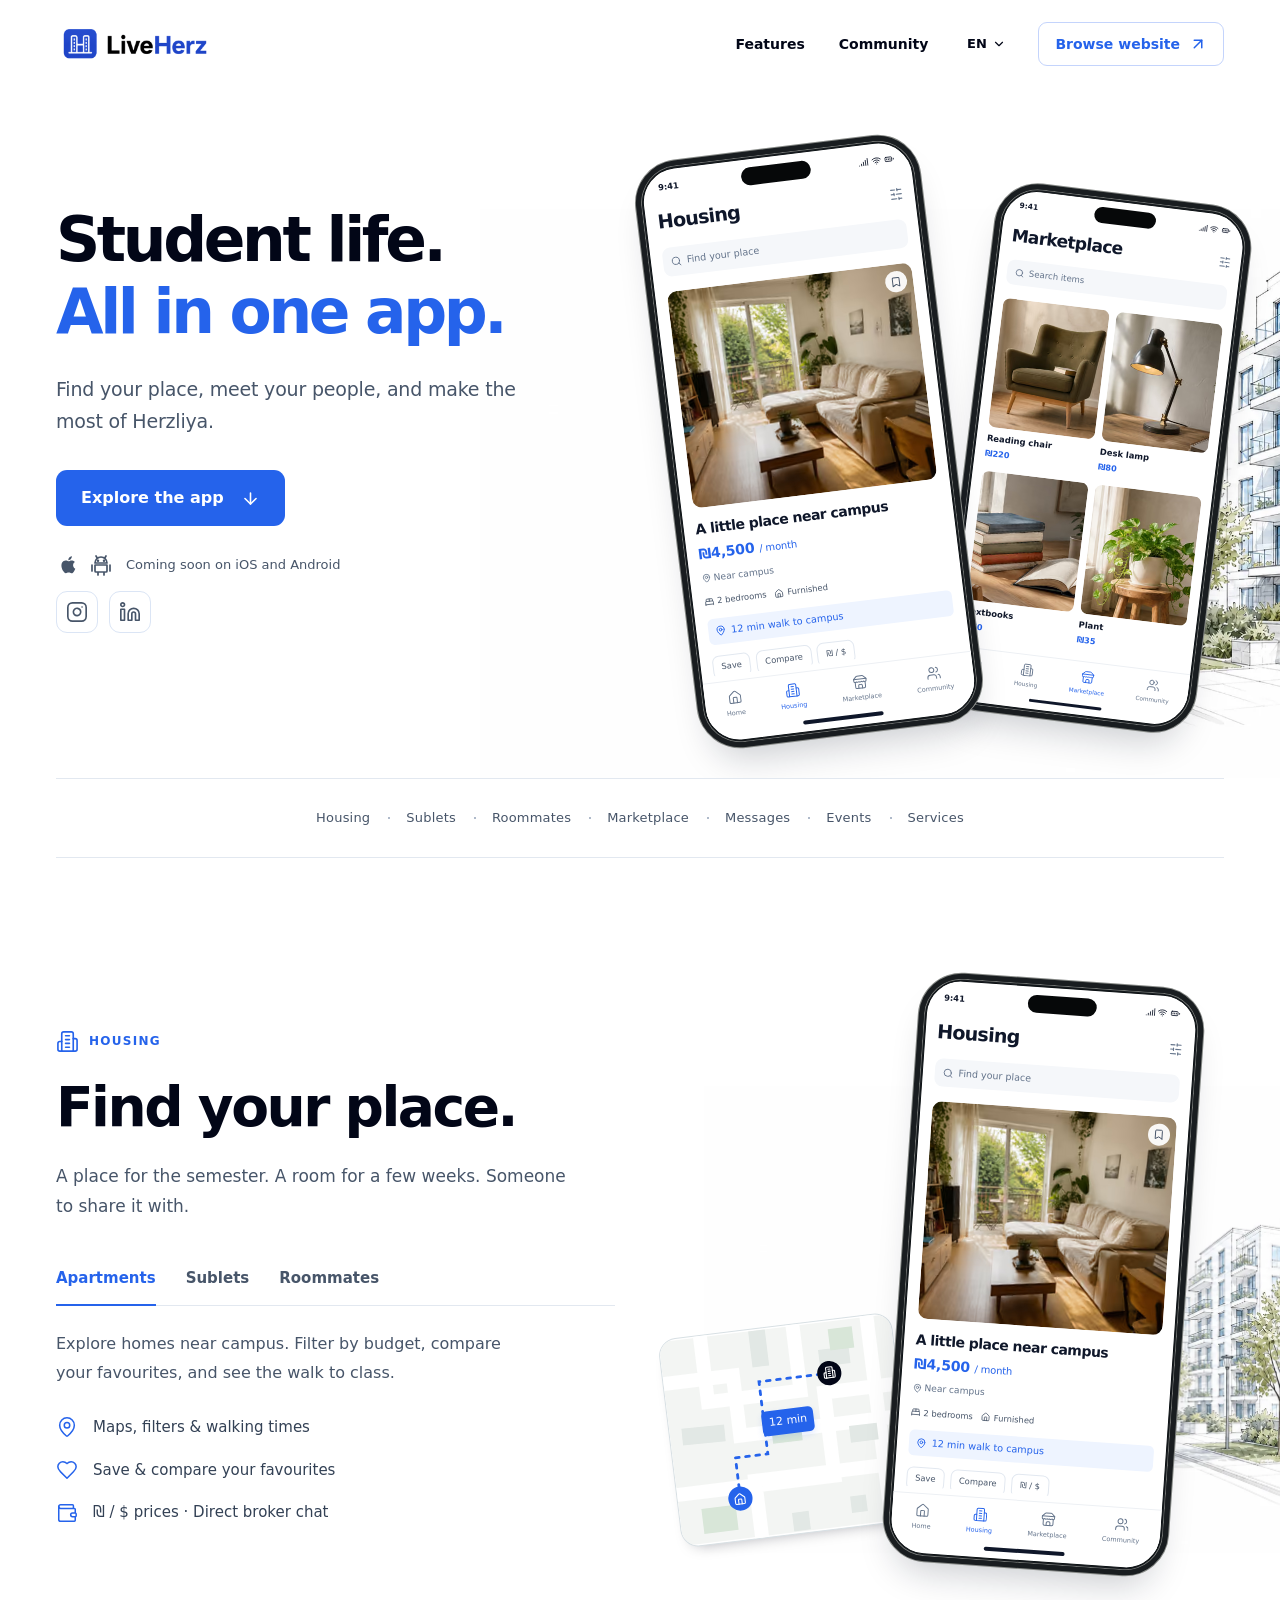
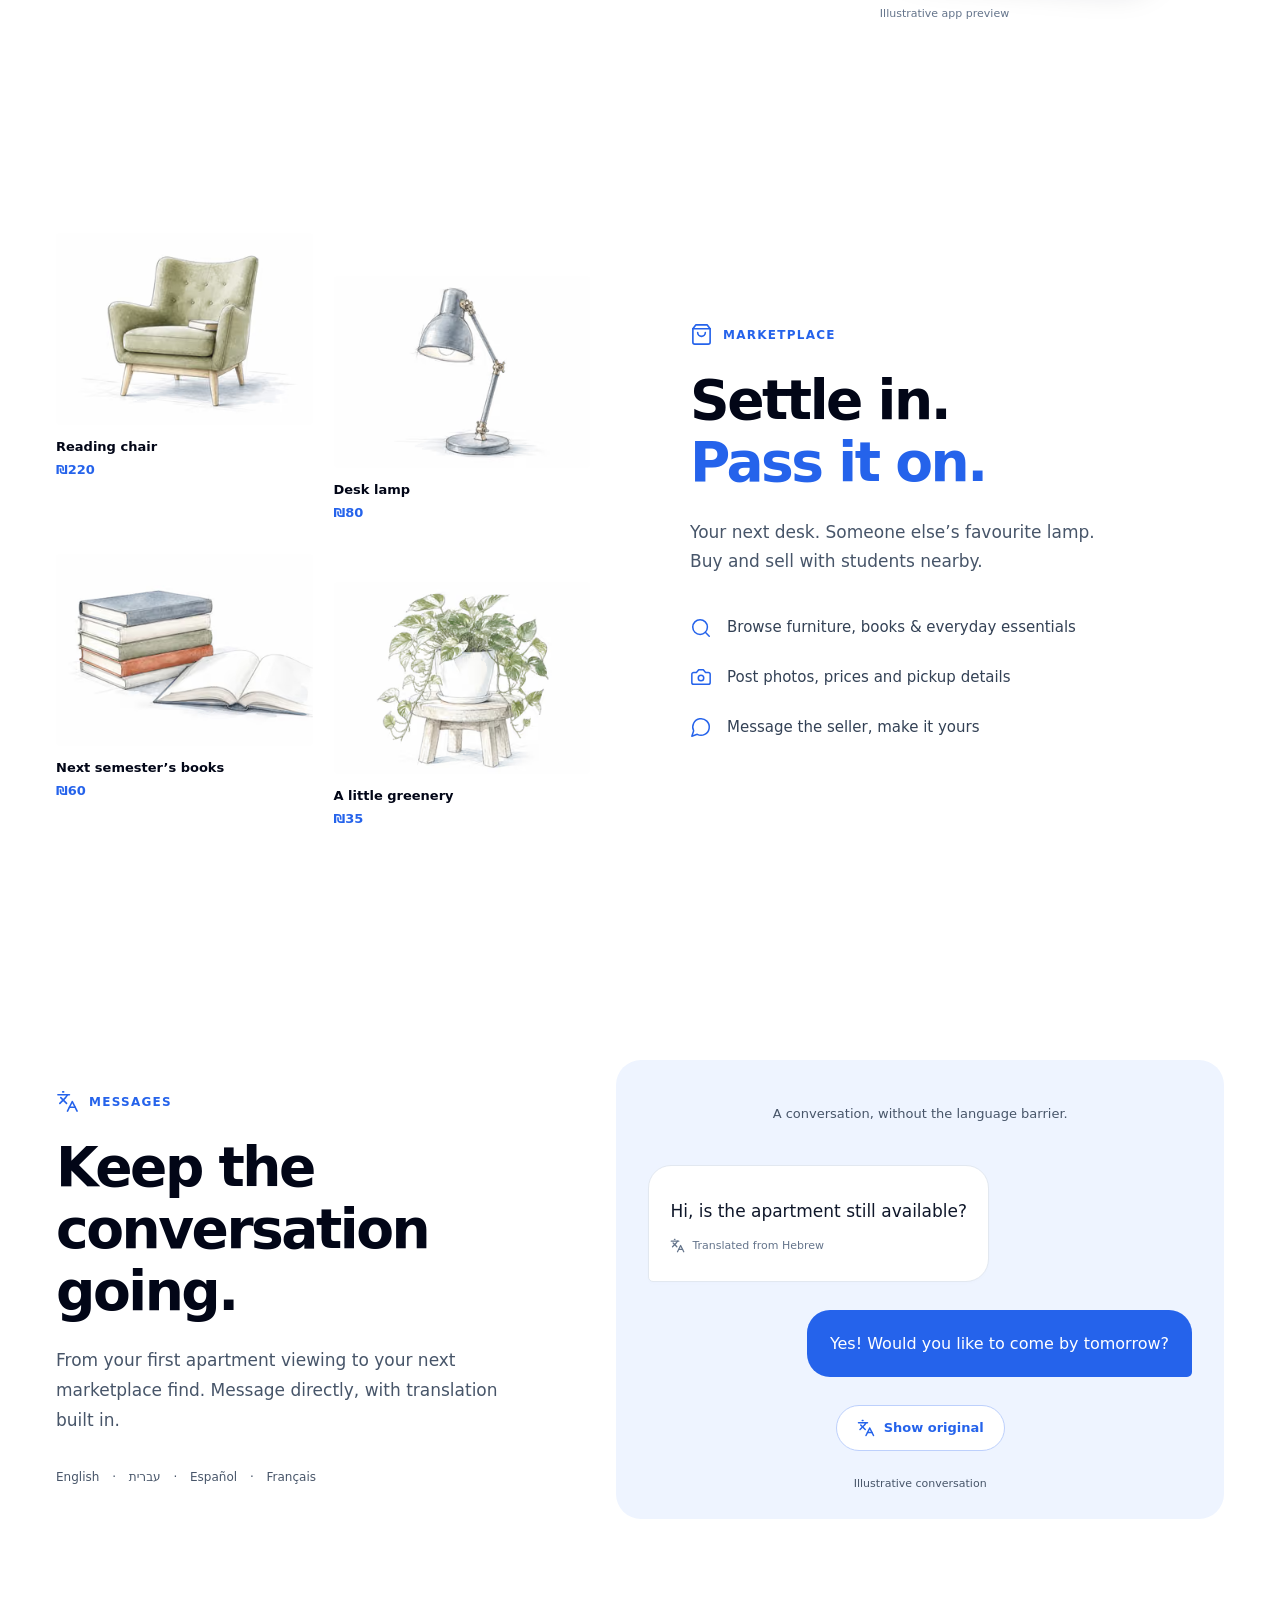
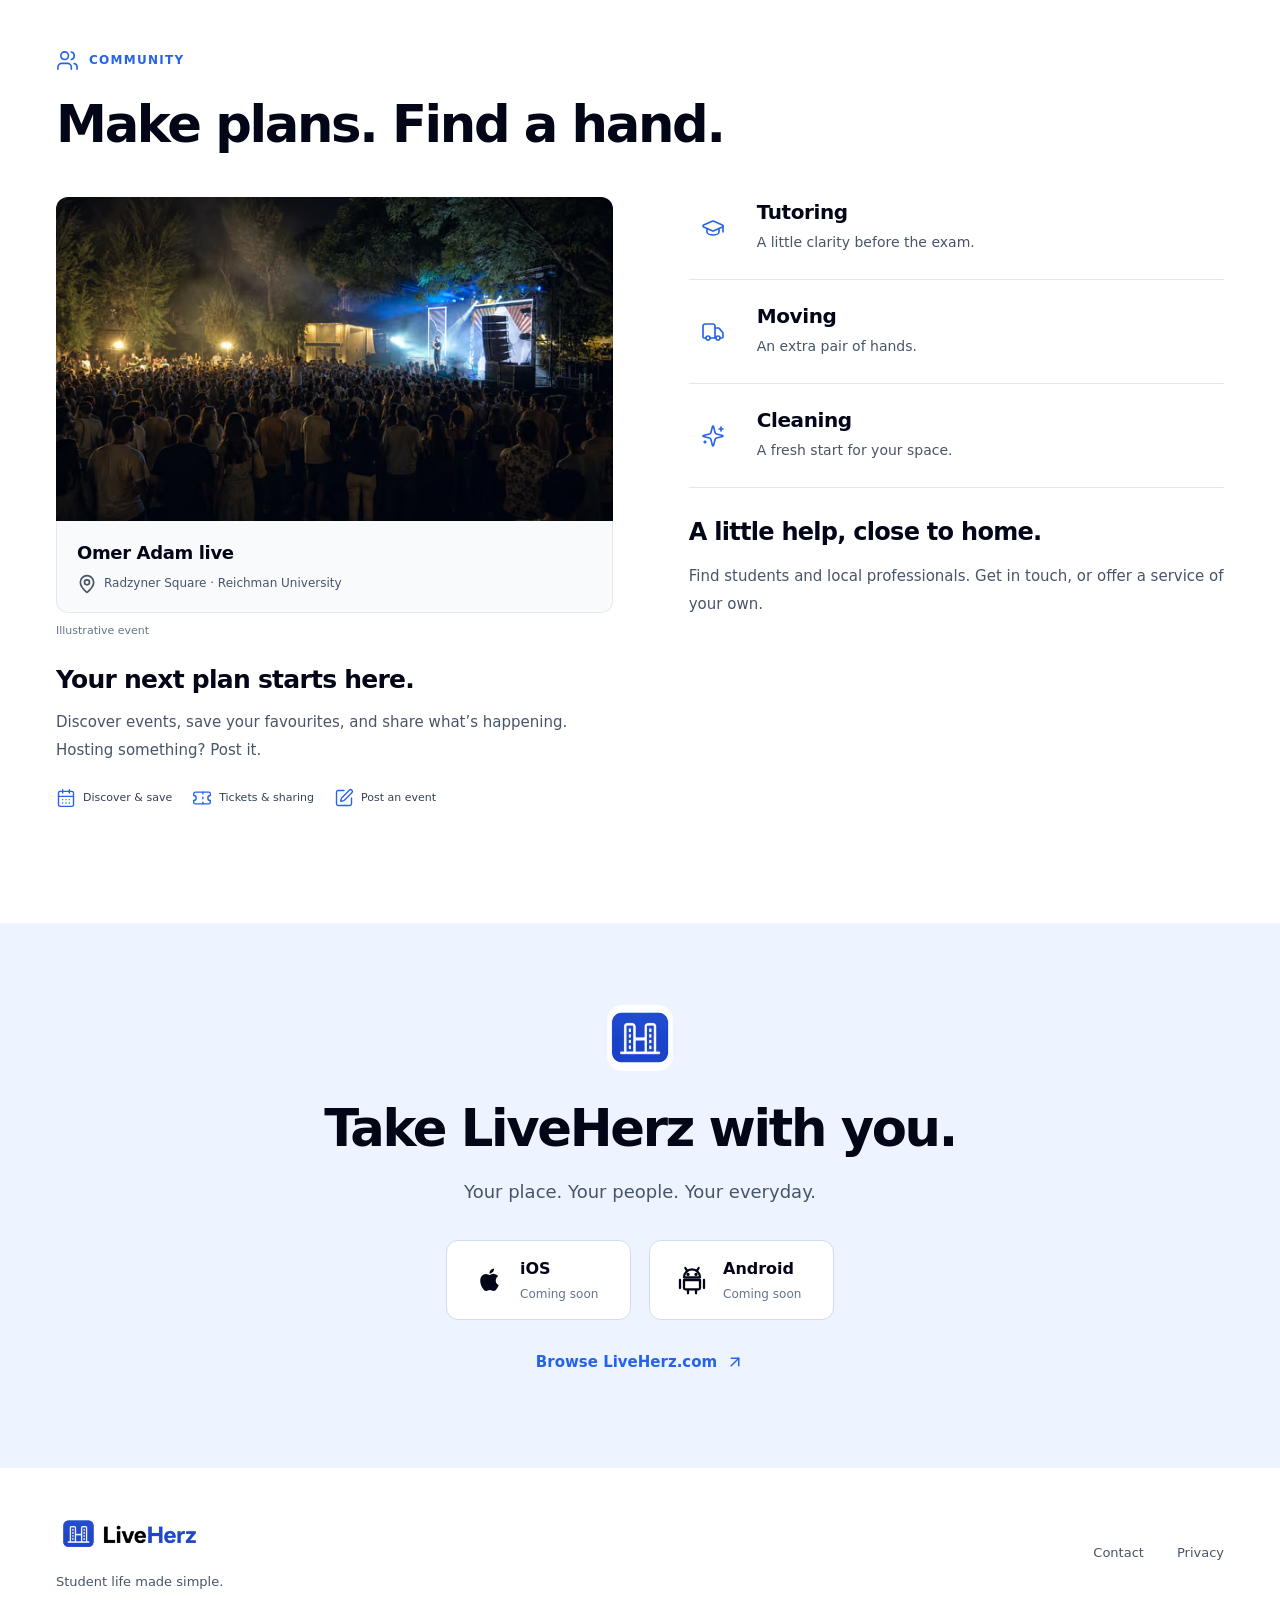
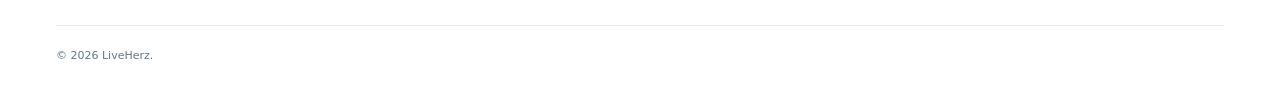
==== commit a846a6f4: "Publish LiveHerz custom domain build" ====
--- a/index.html
+++ b/index.html
@@ -7,17 +7,17 @@
     <link
       rel="icon"
       type="image/svg+xml"
-      href="/liveherz-app/assets/brand/favicon.svg"
+      href="/assets/brand/favicon.svg"
     />
-    <link rel="apple-touch-icon" href="/liveherz-app/assets/brand/app-icon.png" />
+    <link rel="apple-touch-icon" href="/assets/brand/app-icon.png" />
     <title>LiveHerz — Student life. All in one app.</title>
     <meta name="description" content="Housing, sublets, roommates, marketplace, translated messages, events and services for student life around Herzliya. Coming soon on iOS and Android." />
-    <link rel="canonical" href="https://liveidcil-dev.github.io/liveherz-app/" />
-    <link rel="alternate" hreflang="en" href="https://liveidcil-dev.github.io/liveherz-app/" />
-    <link rel="alternate" hreflang="he" href="https://liveidcil-dev.github.io/liveherz-app/he/" />
-    <link rel="alternate" hreflang="es" href="https://liveidcil-dev.github.io/liveherz-app/es/" />
-    <link rel="alternate" hreflang="fr" href="https://liveidcil-dev.github.io/liveherz-app/fr/" />
-    <link rel="alternate" hreflang="x-default" href="https://liveidcil-dev.github.io/liveherz-app/" />
+    <link rel="canonical" href="https://liveherz.app/" />
+    <link rel="alternate" hreflang="en" href="https://liveherz.app/" />
+    <link rel="alternate" hreflang="he" href="https://liveherz.app/he/" />
+    <link rel="alternate" hreflang="es" href="https://liveherz.app/es/" />
+    <link rel="alternate" hreflang="fr" href="https://liveherz.app/fr/" />
+    <link rel="alternate" hreflang="x-default" href="https://liveherz.app/" />
     <meta property="og:type" content="website" />
     <meta property="og:site_name" content="LiveHerz" />
     <meta property="og:locale" content="en_US" />
@@ -26,8 +26,8 @@
     <meta property="og:locale:alternate" content="fr_FR" />
     <meta property="og:title" content="LiveHerz — Student life. All in one app." />
     <meta property="og:description" content="Housing, sublets, roommates, marketplace, translated messages, events and services for student life around Herzliya. Coming soon on iOS and Android." />
-    <meta property="og:url" content="https://liveidcil-dev.github.io/liveherz-app/" />
-    <meta property="og:image" content="https://liveidcil-dev.github.io/liveherz-app/assets/social/en.png" />
+    <meta property="og:url" content="https://liveherz.app/" />
+    <meta property="og:image" content="https://liveherz.app/assets/social/en.png" />
     <meta property="og:image:alt" content="Student life. All in one app. LiveHerz housing and marketplace illustrations." />
     <meta property="og:image:width" content="1200" />
     <meta property="og:image:height" content="630" />
@@ -35,12 +35,12 @@
     <meta name="twitter:card" content="summary_large_image" />
     <meta name="twitter:title" content="LiveHerz — Student life. All in one app." />
     <meta name="twitter:description" content="Housing, sublets, roommates, marketplace, translated messages, events and services for student life around Herzliya. Coming soon on iOS and Android." />
-    <meta name="twitter:image" content="https://liveidcil-dev.github.io/liveherz-app/assets/social/en.png" />
+    <meta name="twitter:image" content="https://liveherz.app/assets/social/en.png" />
     
-    <script type="module" crossorigin src="/liveherz-app/assets/index-w4eMmQUT.js"></script>
-    <link rel="stylesheet" crossorigin href="/liveherz-app/assets/index-Co6bbbhR.css">
+    <script type="module" crossorigin src="/assets/index-H_EukrMp.js"></script>
+    <link rel="stylesheet" crossorigin href="/assets/index-Co6bbbhR.css">
   </head>
   <body>
-    <div id="root"><a class="skip-link" href="#main">Skip to content</a><header class="site-header"><div class="page-width header-inner"><a class="brand " href="/liveherz-app/" aria-label="LiveHerz home"><img src="/liveherz-app/assets/brand/wordmark.png" width="533" height="149" alt="LiveHerz"/></a><nav class="desktop-nav" aria-label="Features"><a href="#features">Features</a><a href="#community">Community</a></nav><div class="header-actions"><div class="language-select"><span aria-hidden="true">EN</span><svg xmlns="http://www.w3.org/2000/svg" width="14" height="14" viewBox="0 0 24 24" fill="none" stroke="currentColor" stroke-width="2" stroke-linecap="round" stroke-linejoin="round" class="lucide lucide-chevron-down" aria-hidden="true"><path d="m6 9 6 6 6-6"></path></svg><select aria-label="Choose language"><option value="en" lang="en" selected="">English</option><option value="he" lang="he">עברית</option><option value="es" lang="es">Español</option><option value="fr" lang="fr">Français</option></select></div><a href="https://liveherz.com/" class="website-link header-website" target="_blank" rel="noopener noreferrer">Browse website<svg xmlns="http://www.w3.org/2000/svg" width="18" height="18" viewBox="0 0 24 24" fill="none" stroke="currentColor" stroke-width="2" stroke-linecap="round" stroke-linejoin="round" class="lucide lucide-arrow-up-right directional-icon" aria-hidden="true"><path d="M7 7h10v10"></path><path d="M7 17 17 7"></path></svg></a><button class="menu-button" type="button" aria-label="Open menu" aria-expanded="false" aria-controls="mobile-menu"><svg xmlns="http://www.w3.org/2000/svg" width="23" height="23" viewBox="0 0 24 24" fill="none" stroke="currentColor" stroke-width="2" stroke-linecap="round" stroke-linejoin="round" class="lucide lucide-menu"><line x1="4" x2="20" y1="12" y2="12"></line><line x1="4" x2="20" y1="6" y2="6"></line><line x1="4" x2="20" y1="18" y2="18"></line></svg></button></div></div><nav class="mobile-menu" id="mobile-menu" hidden="" aria-label="Features"><a href="#features">Features</a><a href="#community">Community</a><a href="https://liveherz.com/" class="website-link " target="_blank" rel="noopener noreferrer">Browse website<svg xmlns="http://www.w3.org/2000/svg" width="18" height="18" viewBox="0 0 24 24" fill="none" stroke="currentColor" stroke-width="2" stroke-linecap="round" stroke-linejoin="round" class="lucide lucide-arrow-up-right directional-icon" aria-hidden="true"><path d="M7 7h10v10"></path><path d="M7 17 17 7"></path></svg></a></nav></header><main id="main" tabindex="-1"><section class="hero" aria-labelledby="hero-title"><img class="hero-architecture" src="/liveherz-app/assets/brand/architecture.webp" width="1672" height="941" alt=""/><div class="page-width hero-grid"><div class="hero-copy"><h1 id="hero-title">Student life.<span>All in one app.</span></h1><p>Find your place, meet your people, and make the most of Herzliya.</p><a class="primary-button" href="#features">Explore the app<svg xmlns="http://www.w3.org/2000/svg" width="19" height="19" viewBox="0 0 24 24" fill="none" stroke="currentColor" stroke-width="2" stroke-linecap="round" stroke-linejoin="round" class="lucide lucide-arrow-down" aria-hidden="true"><path d="M12 5v14"></path><path d="m19 12-7 7-7-7"></path></svg></a><div class="hero-availability"><div class="platform-icons"><svg viewBox="0 0 24 24" fill="currentColor" aria-hidden="true" width="24" height="24"><path d="M17.06 12.36c.02-2.16 1.76-3.2 1.84-3.25-1.01-1.48-2.58-1.68-3.13-1.7-1.33-.13-2.6.78-3.28.78-.67 0-1.71-.76-2.81-.74-1.45.02-2.79.84-3.53 2.14-1.5 2.59-.38 6.43 1.08 8.53.71 1.03 1.56 2.18 2.68 2.14 1.07-.04 1.48-.7 2.78-.7s1.67.7 2.81.68c1.16-.02 1.9-1.04 2.6-2.07.82-1.19 1.16-2.35 1.18-2.41-.03-.01-2.21-.85-2.22-3.4ZM14.92 6.01c.59-.72 1-1.71.89-2.71-.86.04-1.9.57-2.52 1.29-.55.63-1.04 1.63-.91 2.6.96.07 1.94-.49 2.54-1.18Z"></path></svg><svg viewBox="0 0 24 24" fill="none" stroke="currentColor" stroke-width="1.7" stroke-linecap="round" stroke-linejoin="round" aria-hidden="true" width="24" height="24"><path d="m7 3 1.5 2.5M17 3l-1.5 2.5M6 10a6 6 0 0 1 12 0H6ZM6 12h12v6a1 1 0 0 1-1 1H7a1 1 0 0 1-1-1v-6ZM3 12v6m18-6v6M9 19v3m6-3v3"></path><path d="M9 7.8h.01M15 7.8h.01" stroke-width="2.5"></path></svg></div><span>Coming soon on iOS and Android</span></div><nav class="hero-social-links" aria-label="Contact"><a href="https://www.instagram.com/liveherz/" target="_blank" rel="noopener noreferrer" aria-label="Instagram"><svg xmlns="http://www.w3.org/2000/svg" width="22" height="22" viewBox="0 0 24 24" fill="none" stroke="currentColor" stroke-width="1.8" stroke-linecap="round" stroke-linejoin="round" class="lucide lucide-instagram" aria-hidden="true"><rect width="20" height="20" x="2" y="2" rx="5" ry="5"></rect><path d="M16 11.37A4 4 0 1 1 12.63 8 4 4 0 0 1 16 11.37z"></path><line x1="17.5" x2="17.51" y1="6.5" y2="6.5"></line></svg></a><a href="https://www.linkedin.com/in/live-herz-9b8230414/?skipRedirect=true" target="_blank" rel="noopener noreferrer" aria-label="LinkedIn"><svg xmlns="http://www.w3.org/2000/svg" width="22" height="22" viewBox="0 0 24 24" fill="none" stroke="currentColor" stroke-width="1.8" stroke-linecap="round" stroke-linejoin="round" class="lucide lucide-linkedin" aria-hidden="true"><path d="M16 8a6 6 0 0 1 6 6v7h-4v-7a2 2 0 0 0-2-2 2 2 0 0 0-2 2v7h-4v-7a6 6 0 0 1 6-6z"></path><rect width="4" height="12" x="2" y="9"></rect><circle cx="4" cy="4" r="2"></circle></svg></a></nav></div><div class="hero-phones"><div class="device hero-phone-primary" data-kind="apartments" role="img" aria-label="Illustrative housing app preview with a sample apartment near campus" dir="ltr" lang="en"><div class="device-screen" aria-hidden="true"><div class="phone-status"><span>9:41</span><div class="phone-island"></div><span class="phone-signal"><svg xmlns="http://www.w3.org/2000/svg" width="24" height="24" viewBox="0 0 24 24" fill="none" stroke="currentColor" stroke-width="2" stroke-linecap="round" stroke-linejoin="round" class="lucide lucide-signal"><path d="M2 20h.01"></path><path d="M7 20v-4"></path><path d="M12 20v-8"></path><path d="M17 20V8"></path><path d="M22 4v16"></path></svg><svg xmlns="http://www.w3.org/2000/svg" width="24" height="24" viewBox="0 0 24 24" fill="none" stroke="currentColor" stroke-width="2" stroke-linecap="round" stroke-linejoin="round" class="lucide lucide-wifi"><path d="M12 20h.01"></path><path d="M2 8.82a15 15 0 0 1 20 0"></path><path d="M5 12.859a10 10 0 0 1 14 0"></path><path d="M8.5 16.429a5 5 0 0 1 7 0"></path></svg><svg xmlns="http://www.w3.org/2000/svg" width="24" height="24" viewBox="0 0 24 24" fill="none" stroke="currentColor" stroke-width="2" stroke-linecap="round" stroke-linejoin="round" class="lucide lucide-battery-full"><rect width="16" height="10" x="2" y="7" rx="2" ry="2"></rect><line x1="22" x2="22" y1="11" y2="13"></line><line x1="6" x2="6" y1="11" y2="13"></line><line x1="10" x2="10" y1="11" y2="13"></line><line x1="14" x2="14" y1="11" y2="13"></line></svg></span></div><div class="preview-content"><div class="preview-heading">Housing<svg xmlns="http://www.w3.org/2000/svg" width="17" height="17" viewBox="0 0 24 24" fill="none" stroke="currentColor" stroke-width="2" stroke-linecap="round" stroke-linejoin="round" class="lucide lucide-sliders-horizontal"><line x1="21" x2="14" y1="4" y2="4"></line><line x1="10" x2="3" y1="4" y2="4"></line><line x1="21" x2="12" y1="12" y2="12"></line><line x1="8" x2="3" y1="12" y2="12"></line><line x1="21" x2="16" y1="20" y2="20"></line><line x1="12" x2="3" y1="20" y2="20"></line><line x1="14" x2="14" y1="2" y2="6"></line><line x1="8" x2="8" y1="10" y2="14"></line><line x1="16" x2="16" y1="18" y2="22"></line></svg></div><div class="preview-search"><svg xmlns="http://www.w3.org/2000/svg" width="12" height="12" viewBox="0 0 24 24" fill="none" stroke="currentColor" stroke-width="2" stroke-linecap="round" stroke-linejoin="round" class="lucide lucide-search"><circle cx="11" cy="11" r="8"></circle><path d="m21 21-4.3-4.3"></path></svg><span>Find your place</span></div><div class="preview-listing-photo"><picture class=""><source type="image/avif" srcSet="/liveherz-app/assets/photos/apartment-320.avif 320w, /liveherz-app/assets/photos/apartment-640.avif 640w, /liveherz-app/assets/photos/apartment-1100.avif 1100w" sizes="(max-width: 700px) 200px, 320px"/><img src="/liveherz-app/assets/photos/apartment-640.webp" srcSet="/liveherz-app/assets/photos/apartment-320.webp 320w, /liveherz-app/assets/photos/apartment-640.webp 640w, /liveherz-app/assets/photos/apartment-1100.webp 1100w" sizes="(max-width: 700px) 200px, 320px" alt="" width="1100" height="825" loading="eager" fetchpriority="high" decoding="async"/></picture><span class="preview-save"><svg xmlns="http://www.w3.org/2000/svg" width="15" height="15" viewBox="0 0 24 24" fill="none" stroke="currentColor" stroke-width="2" stroke-linecap="round" stroke-linejoin="round" class="lucide lucide-bookmark"><path d="m19 21-7-4-7 4V5a2 2 0 0 1 2-2h10a2 2 0 0 1 2 2v16z"></path></svg></span></div><div class="preview-listing-title">A little place near campus</div><div class="preview-price">₪4,500<!-- --> <span>/ month</span></div><div class="preview-location"><svg xmlns="http://www.w3.org/2000/svg" width="12" height="12" viewBox="0 0 24 24" fill="none" stroke="currentColor" stroke-width="2" stroke-linecap="round" stroke-linejoin="round" class="lucide lucide-map-pin"><path d="M20 10c0 4.993-5.539 10.193-7.399 11.799a1 1 0 0 1-1.202 0C9.539 20.193 4 14.993 4 10a8 8 0 0 1 16 0"></path><circle cx="12" cy="10" r="3"></circle></svg>Near campus</div><div class="preview-facts"><span><svg xmlns="http://www.w3.org/2000/svg" width="12" height="12" viewBox="0 0 24 24" fill="none" stroke="currentColor" stroke-width="2" stroke-linecap="round" stroke-linejoin="round" class="lucide lucide-bed-double"><path d="M2 20v-8a2 2 0 0 1 2-2h16a2 2 0 0 1 2 2v8"></path><path d="M4 10V6a2 2 0 0 1 2-2h12a2 2 0 0 1 2 2v4"></path><path d="M12 4v6"></path><path d="M2 18h20"></path></svg>2 bedrooms</span><span><svg xmlns="http://www.w3.org/2000/svg" width="12" height="12" viewBox="0 0 24 24" fill="none" stroke="currentColor" stroke-width="2" stroke-linecap="round" stroke-linejoin="round" class="lucide lucide-house"><path d="M15 21v-8a1 1 0 0 0-1-1h-4a1 1 0 0 0-1 1v8"></path><path d="M3 10a2 2 0 0 1 .709-1.528l7-5.999a2 2 0 0 1 2.582 0l7 5.999A2 2 0 0 1 21 10v9a2 2 0 0 1-2 2H5a2 2 0 0 1-2-2z"></path></svg>Furnished</span></div><div class="preview-walking"><span><svg xmlns="http://www.w3.org/2000/svg" width="14" height="14" viewBox="0 0 24 24" fill="none" stroke="currentColor" stroke-width="2" stroke-linecap="round" stroke-linejoin="round" class="lucide lucide-map-pin"><path d="M20 10c0 4.993-5.539 10.193-7.399 11.799a1 1 0 0 1-1.202 0C9.539 20.193 4 14.993 4 10a8 8 0 0 1 16 0"></path><circle cx="12" cy="10" r="3"></circle></svg></span>12 min walk to campus</div><div class="preview-chip-row"><span>Save</span><span>Compare</span><span>₪ / $</span></div></div><div class="preview-nav"><div class=""><svg xmlns="http://www.w3.org/2000/svg" width="18" height="18" viewBox="0 0 24 24" fill="none" stroke="currentColor" stroke-width="1.6" stroke-linecap="round" stroke-linejoin="round" class="lucide lucide-house"><path d="M15 21v-8a1 1 0 0 0-1-1h-4a1 1 0 0 0-1 1v8"></path><path d="M3 10a2 2 0 0 1 .709-1.528l7-5.999a2 2 0 0 1 2.582 0l7 5.999A2 2 0 0 1 21 10v9a2 2 0 0 1-2 2H5a2 2 0 0 1-2-2z"></path></svg><span>Home</span></div><div class="active"><svg xmlns="http://www.w3.org/2000/svg" width="18" height="18" viewBox="0 0 24 24" fill="none" stroke="currentColor" stroke-width="1.6" stroke-linecap="round" stroke-linejoin="round" class="lucide lucide-building2"><path d="M6 22V4a2 2 0 0 1 2-2h8a2 2 0 0 1 2 2v18Z"></path><path d="M6 12H4a2 2 0 0 0-2 2v6a2 2 0 0 0 2 2h2"></path><path d="M18 9h2a2 2 0 0 1 2 2v9a2 2 0 0 1-2 2h-2"></path><path d="M10 6h4"></path><path d="M10 10h4"></path><path d="M10 14h4"></path><path d="M10 18h4"></path></svg><span>Housing</span></div><div class=""><svg xmlns="http://www.w3.org/2000/svg" width="18" height="18" viewBox="0 0 24 24" fill="none" stroke="currentColor" stroke-width="1.6" stroke-linecap="round" stroke-linejoin="round" class="lucide lucide-store"><path d="m2 7 4.41-4.41A2 2 0 0 1 7.83 2h8.34a2 2 0 0 1 1.42.59L22 7"></path><path d="M4 12v8a2 2 0 0 0 2 2h12a2 2 0 0 0 2-2v-8"></path><path d="M15 22v-4a2 2 0 0 0-2-2h-2a2 2 0 0 0-2 2v4"></path><path d="M2 7h20"></path><path d="M22 7v3a2 2 0 0 1-2 2a2.7 2.7 0 0 1-1.59-.63.7.7 0 0 0-.82 0A2.7 2.7 0 0 1 16 12a2.7 2.7 0 0 1-1.59-.63.7.7 0 0 0-.82 0A2.7 2.7 0 0 1 12 12a2.7 2.7 0 0 1-1.59-.63.7.7 0 0 0-.82 0A2.7 2.7 0 0 1 8 12a2.7 2.7 0 0 1-1.59-.63.7.7 0 0 0-.82 0A2.7 2.7 0 0 1 4 12a2 2 0 0 1-2-2V7"></path></svg><span>Marketplace</span></div><div class=""><svg xmlns="http://www.w3.org/2000/svg" width="18" height="18" viewBox="0 0 24 24" fill="none" stroke="currentColor" stroke-width="1.6" stroke-linecap="round" stroke-linejoin="round" class="lucide lucide-users"><path d="M16 21v-2a4 4 0 0 0-4-4H6a4 4 0 0 0-4 4v2"></path><circle cx="9" cy="7" r="4"></circle><path d="M22 21v-2a4 4 0 0 0-3-3.87"></path><path d="M16 3.13a4 4 0 0 1 0 7.75"></path></svg><span>Community</span></div></div><div class="home-indicator"></div></div></div><div class="device hero-phone-secondary" data-kind="market" role="img" aria-label="Illustrative marketplace app preview with student essentials" dir="ltr" lang="en"><div class="device-screen" aria-hidden="true"><div class="phone-status"><span>9:41</span><div class="phone-island"></div><span class="phone-signal"><svg xmlns="http://www.w3.org/2000/svg" width="24" height="24" viewBox="0 0 24 24" fill="none" stroke="currentColor" stroke-width="2" stroke-linecap="round" stroke-linejoin="round" class="lucide lucide-signal"><path d="M2 20h.01"></path><path d="M7 20v-4"></path><path d="M12 20v-8"></path><path d="M17 20V8"></path><path d="M22 4v16"></path></svg><svg xmlns="http://www.w3.org/2000/svg" width="24" height="24" viewBox="0 0 24 24" fill="none" stroke="currentColor" stroke-width="2" stroke-linecap="round" stroke-linejoin="round" class="lucide lucide-wifi"><path d="M12 20h.01"></path><path d="M2 8.82a15 15 0 0 1 20 0"></path><path d="M5 12.859a10 10 0 0 1 14 0"></path><path d="M8.5 16.429a5 5 0 0 1 7 0"></path></svg><svg xmlns="http://www.w3.org/2000/svg" width="24" height="24" viewBox="0 0 24 24" fill="none" stroke="currentColor" stroke-width="2" stroke-linecap="round" stroke-linejoin="round" class="lucide lucide-battery-full"><rect width="16" height="10" x="2" y="7" rx="2" ry="2"></rect><line x1="22" x2="22" y1="11" y2="13"></line><line x1="6" x2="6" y1="11" y2="13"></line><line x1="10" x2="10" y1="11" y2="13"></line><line x1="14" x2="14" y1="11" y2="13"></line></svg></span></div><div class="preview-content"><div class="preview-heading">Marketplace<svg xmlns="http://www.w3.org/2000/svg" width="17" height="17" viewBox="0 0 24 24" fill="none" stroke="currentColor" stroke-width="2" stroke-linecap="round" stroke-linejoin="round" class="lucide lucide-sliders-horizontal"><line x1="21" x2="14" y1="4" y2="4"></line><line x1="10" x2="3" y1="4" y2="4"></line><line x1="21" x2="12" y1="12" y2="12"></line><line x1="8" x2="3" y1="12" y2="12"></line><line x1="21" x2="16" y1="20" y2="20"></line><line x1="12" x2="3" y1="20" y2="20"></line><line x1="14" x2="14" y1="2" y2="6"></line><line x1="8" x2="8" y1="10" y2="14"></line><line x1="16" x2="16" y1="18" y2="22"></line></svg></div><div class="preview-search"><svg xmlns="http://www.w3.org/2000/svg" width="12" height="12" viewBox="0 0 24 24" fill="none" stroke="currentColor" stroke-width="2" stroke-linecap="round" stroke-linejoin="round" class="lucide lucide-search"><circle cx="11" cy="11" r="8"></circle><path d="m21 21-4.3-4.3"></path></svg><span>Search items</span></div><div class="preview-market-grid"><div class="preview-market-item"><picture class=""><source type="image/avif" srcSet="/liveherz-app/assets/photos/chair-320.avif 320w, /liveherz-app/assets/photos/chair-640.avif 640w, /liveherz-app/assets/photos/chair-1100.avif 1100w" sizes="140px"/><img src="/liveherz-app/assets/photos/chair-640.webp" srcSet="/liveherz-app/assets/photos/chair-320.webp 320w, /liveherz-app/assets/photos/chair-640.webp 640w, /liveherz-app/assets/photos/chair-1100.webp 1100w" sizes="140px" alt="" width="1100" height="825" loading="eager" fetchpriority="auto" decoding="async"/></picture><div>Reading chair</div><strong>₪220</strong></div><div class="preview-market-item"><picture class=""><source type="image/avif" srcSet="/liveherz-app/assets/photos/lamp-320.avif 320w, /liveherz-app/assets/photos/lamp-640.avif 640w, /liveherz-app/assets/photos/lamp-1100.avif 1100w" sizes="140px"/><img src="/liveherz-app/assets/photos/lamp-640.webp" srcSet="/liveherz-app/assets/photos/lamp-320.webp 320w, /liveherz-app/assets/photos/lamp-640.webp 640w, /liveherz-app/assets/photos/lamp-1100.webp 1100w" sizes="140px" alt="" width="1100" height="825" loading="eager" fetchpriority="auto" decoding="async"/></picture><div>Desk lamp</div><strong>₪80</strong></div><div class="preview-market-item"><picture class=""><source type="image/avif" srcSet="/liveherz-app/assets/photos/books-320.avif 320w, /liveherz-app/assets/photos/books-640.avif 640w, /liveherz-app/assets/photos/books-1100.avif 1100w" sizes="140px"/><img src="/liveherz-app/assets/photos/books-640.webp" srcSet="/liveherz-app/assets/photos/books-320.webp 320w, /liveherz-app/assets/photos/books-640.webp 640w, /liveherz-app/assets/photos/books-1100.webp 1100w" sizes="140px" alt="" width="1100" height="825" loading="eager" fetchpriority="auto" decoding="async"/></picture><div>Textbooks</div><strong>₪60</strong></div><div class="preview-market-item"><picture class=""><source type="image/avif" srcSet="/liveherz-app/assets/photos/plant-320.avif 320w, /liveherz-app/assets/photos/plant-640.avif 640w, /liveherz-app/assets/photos/plant-1100.avif 1100w" sizes="140px"/><img src="/liveherz-app/assets/photos/plant-640.webp" srcSet="/liveherz-app/assets/photos/plant-320.webp 320w, /liveherz-app/assets/photos/plant-640.webp 640w, /liveherz-app/assets/photos/plant-1100.webp 1100w" sizes="140px" alt="" width="1100" height="825" loading="eager" fetchpriority="auto" decoding="async"/></picture><div>Plant</div><strong>₪35</strong></div></div></div><div class="preview-nav"><div class=""><svg xmlns="http://www.w3.org/2000/svg" width="18" height="18" viewBox="0 0 24 24" fill="none" stroke="currentColor" stroke-width="1.6" stroke-linecap="round" stroke-linejoin="round" class="lucide lucide-house"><path d="M15 21v-8a1 1 0 0 0-1-1h-4a1 1 0 0 0-1 1v8"></path><path d="M3 10a2 2 0 0 1 .709-1.528l7-5.999a2 2 0 0 1 2.582 0l7 5.999A2 2 0 0 1 21 10v9a2 2 0 0 1-2 2H5a2 2 0 0 1-2-2z"></path></svg><span>Home</span></div><div class=""><svg xmlns="http://www.w3.org/2000/svg" width="18" height="18" viewBox="0 0 24 24" fill="none" stroke="currentColor" stroke-width="1.6" stroke-linecap="round" stroke-linejoin="round" class="lucide lucide-building2"><path d="M6 22V4a2 2 0 0 1 2-2h8a2 2 0 0 1 2 2v18Z"></path><path d="M6 12H4a2 2 0 0 0-2 2v6a2 2 0 0 0 2 2h2"></path><path d="M18 9h2a2 2 0 0 1 2 2v9a2 2 0 0 1-2 2h-2"></path><path d="M10 6h4"></path><path d="M10 10h4"></path><path d="M10 14h4"></path><path d="M10 18h4"></path></svg><span>Housing</span></div><div class="active"><svg xmlns="http://www.w3.org/2000/svg" width="18" height="18" viewBox="0 0 24 24" fill="none" stroke="currentColor" stroke-width="1.6" stroke-linecap="round" stroke-linejoin="round" class="lucide lucide-store"><path d="m2 7 4.41-4.41A2 2 0 0 1 7.83 2h8.34a2 2 0 0 1 1.42.59L22 7"></path><path d="M4 12v8a2 2 0 0 0 2 2h12a2 2 0 0 0 2-2v-8"></path><path d="M15 22v-4a2 2 0 0 0-2-2h-2a2 2 0 0 0-2 2v4"></path><path d="M2 7h20"></path><path d="M22 7v3a2 2 0 0 1-2 2a2.7 2.7 0 0 1-1.59-.63.7.7 0 0 0-.82 0A2.7 2.7 0 0 1 16 12a2.7 2.7 0 0 1-1.59-.63.7.7 0 0 0-.82 0A2.7 2.7 0 0 1 12 12a2.7 2.7 0 0 1-1.59-.63.7.7 0 0 0-.82 0A2.7 2.7 0 0 1 8 12a2.7 2.7 0 0 1-1.59-.63.7.7 0 0 0-.82 0A2.7 2.7 0 0 1 4 12a2 2 0 0 1-2-2V7"></path></svg><span>Marketplace</span></div><div class=""><svg xmlns="http://www.w3.org/2000/svg" width="18" height="18" viewBox="0 0 24 24" fill="none" stroke="currentColor" stroke-width="1.6" stroke-linecap="round" stroke-linejoin="round" class="lucide lucide-users"><path d="M16 21v-2a4 4 0 0 0-4-4H6a4 4 0 0 0-4 4v2"></path><circle cx="9" cy="7" r="4"></circle><path d="M22 21v-2a4 4 0 0 0-3-3.87"></path><path d="M16 3.13a4 4 0 0 1 0 7.75"></path></svg><span>Community</span></div></div><div class="home-indicator"></div></div></div></div></div></section><div class="page-width feature-rail"><a href="#features">Housing</a><a href="#features">Sublets</a><a href="#features">Roommates</a><a href="#marketplace">Marketplace</a><a href="#messages">Messages</a><a href="#community">Events</a><a href="#services">Services</a></div><section class="section housing-section" id="features" aria-labelledby="housing-title"><div class="page-width split-layout housing-layout"><div class="reveal section-copy housing-copy"><div class="section-label"><svg xmlns="http://www.w3.org/2000/svg" width="23" height="23" viewBox="0 0 24 24" fill="none" stroke="currentColor" stroke-width="1.7" stroke-linecap="round" stroke-linejoin="round" class="lucide lucide-building2" aria-hidden="true"><path d="M6 22V4a2 2 0 0 1 2-2h8a2 2 0 0 1 2 2v18Z"></path><path d="M6 12H4a2 2 0 0 0-2 2v6a2 2 0 0 0 2 2h2"></path><path d="M18 9h2a2 2 0 0 1 2 2v9a2 2 0 0 1-2 2h-2"></path><path d="M10 6h4"></path><path d="M10 10h4"></path><path d="M10 14h4"></path><path d="M10 18h4"></path></svg><span>Housing</span></div><h2 id="housing-title">Find your place.</h2><p class="section-intro">A place for the semester. A room for a few weeks. Someone to share it with.</p><div class="housing-tabs" role="tablist" aria-label="Explore housing features"><button type="button" role="tab" id="tab-apartments" aria-selected="true" aria-controls="panel-apartments" tabindex="0">Apartments</button><button type="button" role="tab" id="tab-sublets" aria-selected="false" aria-controls="panel-sublets" tabindex="-1">Sublets</button><button type="button" role="tab" id="tab-roommates" aria-selected="false" aria-controls="panel-roommates" tabindex="-1">Roommates</button></div><div class="housing-panels"><div class="housing-panel" role="tabpanel" id="panel-apartments" aria-labelledby="tab-apartments" tabindex="0"><p>Explore homes near campus. Filter by budget, compare your favourites, and see the walk to class.</p><ul class="detail-list "><li><svg xmlns="http://www.w3.org/2000/svg" width="22" height="22" viewBox="0 0 24 24" fill="none" stroke="currentColor" stroke-width="1.65" stroke-linecap="round" stroke-linejoin="round" class="lucide lucide-map-pin" aria-hidden="true"><path d="M20 10c0 4.993-5.539 10.193-7.399 11.799a1 1 0 0 1-1.202 0C9.539 20.193 4 14.993 4 10a8 8 0 0 1 16 0"></path><circle cx="12" cy="10" r="3"></circle></svg><span>Maps, filters &amp; walking times</span></li><li><svg xmlns="http://www.w3.org/2000/svg" width="22" height="22" viewBox="0 0 24 24" fill="none" stroke="currentColor" stroke-width="1.65" stroke-linecap="round" stroke-linejoin="round" class="lucide lucide-heart" aria-hidden="true"><path d="M19 14c1.49-1.46 3-3.21 3-5.5A5.5 5.5 0 0 0 16.5 3c-1.76 0-3 .5-4.5 2-1.5-1.5-2.74-2-4.5-2A5.5 5.5 0 0 0 2 8.5c0 2.3 1.5 4.05 3 5.5l7 7Z"></path></svg><span>Save &amp; compare your favourites</span></li><li><svg xmlns="http://www.w3.org/2000/svg" width="22" height="22" viewBox="0 0 24 24" fill="none" stroke="currentColor" stroke-width="1.65" stroke-linecap="round" stroke-linejoin="round" class="lucide lucide-wallet" aria-hidden="true"><path d="M19 7V4a1 1 0 0 0-1-1H5a2 2 0 0 0 0 4h15a1 1 0 0 1 1 1v4h-3a2 2 0 0 0 0 4h3a1 1 0 0 0 1-1v-2a1 1 0 0 0-1-1"></path><path d="M3 5v14a2 2 0 0 0 2 2h15a1 1 0 0 0 1-1v-4"></path></svg><span>₪ / $ prices · Direct broker chat</span></li></ul></div><div class="housing-panel" role="tabpanel" id="panel-sublets" aria-labelledby="tab-sublets" hidden="" tabindex="0"><p>Going away or just arriving? Find a short-term place, post your room, or let people know what you’re looking for.</p><ul class="detail-list "><li><svg xmlns="http://www.w3.org/2000/svg" width="22" height="22" viewBox="0 0 24 24" fill="none" stroke="currentColor" stroke-width="1.65" stroke-linecap="round" stroke-linejoin="round" class="lucide lucide-search" aria-hidden="true"><circle cx="11" cy="11" r="8"></circle><path d="m21 21-4.3-4.3"></path></svg><span>Available &amp; wanted listings</span></li><li><svg xmlns="http://www.w3.org/2000/svg" width="22" height="22" viewBox="0 0 24 24" fill="none" stroke="currentColor" stroke-width="1.65" stroke-linecap="round" stroke-linejoin="round" class="lucide lucide-calendar-days" aria-hidden="true"><path d="M8 2v4"></path><path d="M16 2v4"></path><rect width="18" height="18" x="3" y="4" rx="2"></rect><path d="M3 10h18"></path><path d="M8 14h.01"></path><path d="M12 14h.01"></path><path d="M16 14h.01"></path><path d="M8 18h.01"></path><path d="M12 18h.01"></path><path d="M16 18h.01"></path></svg><span>Real dates, photos &amp; rental details</span></li><li><svg xmlns="http://www.w3.org/2000/svg" width="22" height="22" viewBox="0 0 24 24" fill="none" stroke="currentColor" stroke-width="1.65" stroke-linecap="round" stroke-linejoin="round" class="lucide lucide-message-circle" aria-hidden="true"><path d="M7.9 20A9 9 0 1 0 4 16.1L2 22Z"></path></svg><span>Post a room · Message directly</span></li></ul></div><div class="housing-panel" role="tabpanel" id="panel-roommates" aria-labelledby="tab-roommates" hidden="" tabindex="0"><p>Find someone who feels like a good fit. Explore student profiles, match, and start a conversation.</p><ul class="detail-list "><li><svg xmlns="http://www.w3.org/2000/svg" width="22" height="22" viewBox="0 0 24 24" fill="none" stroke="currentColor" stroke-width="1.65" stroke-linecap="round" stroke-linejoin="round" class="lucide lucide-users" aria-hidden="true"><path d="M16 21v-2a4 4 0 0 0-4-4H6a4 4 0 0 0-4 4v2"></path><circle cx="9" cy="7" r="4"></circle><path d="M22 21v-2a4 4 0 0 0-3-3.87"></path><path d="M16 3.13a4 4 0 0 1 0 7.75"></path></svg><span>Profiles, preferences &amp; lifestyle</span></li><li><svg xmlns="http://www.w3.org/2000/svg" width="22" height="22" viewBox="0 0 24 24" fill="none" stroke="currentColor" stroke-width="1.65" stroke-linecap="round" stroke-linejoin="round" class="lucide lucide-heart" aria-hidden="true"><path d="M19 14c1.49-1.46 3-3.21 3-5.5A5.5 5.5 0 0 0 16.5 3c-1.76 0-3 .5-4.5 2-1.5-1.5-2.74-2-4.5-2A5.5 5.5 0 0 0 2 8.5c0 2.3 1.5 4.05 3 5.5l7 7Z"></path></svg><span>Find a match for your next chapter</span></li><li><svg xmlns="http://www.w3.org/2000/svg" width="22" height="22" viewBox="0 0 24 24" fill="none" stroke="currentColor" stroke-width="1.65" stroke-linecap="round" stroke-linejoin="round" class="lucide lucide-message-circle" aria-hidden="true"><path d="M7.9 20A9 9 0 1 0 4 16.1L2 22Z"></path></svg><span>From a match to a conversation</span></li></ul></div></div></div><div class="reveal housing-visual"><img class="housing-architecture" src="/liveherz-app/assets/brand/architecture.webp" width="1672" height="941" alt="" loading="lazy"/><div class="housing-preview-scene" data-preview="apartments" style="opacity:1;transform:none"><div class="mini-scene mini-map" aria-hidden="true" dir="ltr"><svg viewBox="0 0 250 220" fill="none"><rect width="250" height="220" fill="#f3f5f3"></rect><path d="M-5 45h80v65h180M45-10v80h100V-10M-5 165h175V75h95M85 230v-70h180M225 230V-5" stroke="white" stroke-width="15"></path><path d="m13 104 46 1m70 114v-20M106 0v39m63-1h33M201 198h-17M192 123h30" stroke="#e2e8e5" stroke-width="18"></path><path d="M24 183h37v27H24zM109 91h32v32h-32zM182 8h26v23h-26z" fill="#d8e6d8"></path><path class="walking-path" d="M67 177v-44h35V55h76" stroke="#2563eb" stroke-width="3" stroke-dasharray="4 7" stroke-linecap="round"></path><circle cx="67" cy="177" r="13" fill="#2563eb"></circle><circle cx="178" cy="55" r="13" fill="#020617"></circle></svg><div class="map-home"><svg xmlns="http://www.w3.org/2000/svg" width="13" height="13" viewBox="0 0 24 24" fill="none" stroke="currentColor" stroke-width="2" stroke-linecap="round" stroke-linejoin="round" class="lucide lucide-house"><path d="M15 21v-8a1 1 0 0 0-1-1h-4a1 1 0 0 0-1 1v8"></path><path d="M3 10a2 2 0 0 1 .709-1.528l7-5.999a2 2 0 0 1 2.582 0l7 5.999A2 2 0 0 1 21 10v9a2 2 0 0 1-2 2H5a2 2 0 0 1-2-2z"></path></svg></div><div class="map-campus"><svg xmlns="http://www.w3.org/2000/svg" width="13" height="13" viewBox="0 0 24 24" fill="none" stroke="currentColor" stroke-width="2" stroke-linecap="round" stroke-linejoin="round" class="lucide lucide-building2"><path d="M6 22V4a2 2 0 0 1 2-2h8a2 2 0 0 1 2 2v18Z"></path><path d="M6 12H4a2 2 0 0 0-2 2v6a2 2 0 0 0 2 2h2"></path><path d="M18 9h2a2 2 0 0 1 2 2v9a2 2 0 0 1-2 2h-2"></path><path d="M10 6h4"></path><path d="M10 10h4"></path><path d="M10 14h4"></path><path d="M10 18h4"></path></svg></div><div class="map-time">12 min</div></div><div class="device housing-phone" data-kind="apartments" role="img" aria-label="Apartments — Illustrative app preview" dir="ltr" lang="en"><div class="device-screen" aria-hidden="true"><div class="phone-status"><span>9:41</span><div class="phone-island"></div><span class="phone-signal"><svg xmlns="http://www.w3.org/2000/svg" width="24" height="24" viewBox="0 0 24 24" fill="none" stroke="currentColor" stroke-width="2" stroke-linecap="round" stroke-linejoin="round" class="lucide lucide-signal"><path d="M2 20h.01"></path><path d="M7 20v-4"></path><path d="M12 20v-8"></path><path d="M17 20V8"></path><path d="M22 4v16"></path></svg><svg xmlns="http://www.w3.org/2000/svg" width="24" height="24" viewBox="0 0 24 24" fill="none" stroke="currentColor" stroke-width="2" stroke-linecap="round" stroke-linejoin="round" class="lucide lucide-wifi"><path d="M12 20h.01"></path><path d="M2 8.82a15 15 0 0 1 20 0"></path><path d="M5 12.859a10 10 0 0 1 14 0"></path><path d="M8.5 16.429a5 5 0 0 1 7 0"></path></svg><svg xmlns="http://www.w3.org/2000/svg" width="24" height="24" viewBox="0 0 24 24" fill="none" stroke="currentColor" stroke-width="2" stroke-linecap="round" stroke-linejoin="round" class="lucide lucide-battery-full"><rect width="16" height="10" x="2" y="7" rx="2" ry="2"></rect><line x1="22" x2="22" y1="11" y2="13"></line><line x1="6" x2="6" y1="11" y2="13"></line><line x1="10" x2="10" y1="11" y2="13"></line><line x1="14" x2="14" y1="11" y2="13"></line></svg></span></div><div class="preview-content"><div class="preview-heading">Housing<svg xmlns="http://www.w3.org/2000/svg" width="17" height="17" viewBox="0 0 24 24" fill="none" stroke="currentColor" stroke-width="2" stroke-linecap="round" stroke-linejoin="round" class="lucide lucide-sliders-horizontal"><line x1="21" x2="14" y1="4" y2="4"></line><line x1="10" x2="3" y1="4" y2="4"></line><line x1="21" x2="12" y1="12" y2="12"></line><line x1="8" x2="3" y1="12" y2="12"></line><line x1="21" x2="16" y1="20" y2="20"></line><line x1="12" x2="3" y1="20" y2="20"></line><line x1="14" x2="14" y1="2" y2="6"></line><line x1="8" x2="8" y1="10" y2="14"></line><line x1="16" x2="16" y1="18" y2="22"></line></svg></div><div class="preview-search"><svg xmlns="http://www.w3.org/2000/svg" width="12" height="12" viewBox="0 0 24 24" fill="none" stroke="currentColor" stroke-width="2" stroke-linecap="round" stroke-linejoin="round" class="lucide lucide-search"><circle cx="11" cy="11" r="8"></circle><path d="m21 21-4.3-4.3"></path></svg><span>Find your place</span></div><div class="preview-listing-photo"><picture class=""><source type="image/avif" srcSet="/liveherz-app/assets/photos/apartment-320.avif 320w, /liveherz-app/assets/photos/apartment-640.avif 640w, /liveherz-app/assets/photos/apartment-1100.avif 1100w" sizes="(max-width: 700px) 200px, 320px"/><img src="/liveherz-app/assets/photos/apartment-640.webp" srcSet="/liveherz-app/assets/photos/apartment-320.webp 320w, /liveherz-app/assets/photos/apartment-640.webp 640w, /liveherz-app/assets/photos/apartment-1100.webp 1100w" sizes="(max-width: 700px) 200px, 320px" alt="" width="1100" height="825" loading="lazy" fetchpriority="auto" decoding="async"/></picture><span class="preview-save"><svg xmlns="http://www.w3.org/2000/svg" width="15" height="15" viewBox="0 0 24 24" fill="none" stroke="currentColor" stroke-width="2" stroke-linecap="round" stroke-linejoin="round" class="lucide lucide-bookmark"><path d="m19 21-7-4-7 4V5a2 2 0 0 1 2-2h10a2 2 0 0 1 2 2v16z"></path></svg></span></div><div class="preview-listing-title">A little place near campus</div><div class="preview-price">₪4,500<!-- --> <span>/ month</span></div><div class="preview-location"><svg xmlns="http://www.w3.org/2000/svg" width="12" height="12" viewBox="0 0 24 24" fill="none" stroke="currentColor" stroke-width="2" stroke-linecap="round" stroke-linejoin="round" class="lucide lucide-map-pin"><path d="M20 10c0 4.993-5.539 10.193-7.399 11.799a1 1 0 0 1-1.202 0C9.539 20.193 4 14.993 4 10a8 8 0 0 1 16 0"></path><circle cx="12" cy="10" r="3"></circle></svg>Near campus</div><div class="preview-facts"><span><svg xmlns="http://www.w3.org/2000/svg" width="12" height="12" viewBox="0 0 24 24" fill="none" stroke="currentColor" stroke-width="2" stroke-linecap="round" stroke-linejoin="round" class="lucide lucide-bed-double"><path d="M2 20v-8a2 2 0 0 1 2-2h16a2 2 0 0 1 2 2v8"></path><path d="M4 10V6a2 2 0 0 1 2-2h12a2 2 0 0 1 2 2v4"></path><path d="M12 4v6"></path><path d="M2 18h20"></path></svg>2 bedrooms</span><span><svg xmlns="http://www.w3.org/2000/svg" width="12" height="12" viewBox="0 0 24 24" fill="none" stroke="currentColor" stroke-width="2" stroke-linecap="round" stroke-linejoin="round" class="lucide lucide-house"><path d="M15 21v-8a1 1 0 0 0-1-1h-4a1 1 0 0 0-1 1v8"></path><path d="M3 10a2 2 0 0 1 .709-1.528l7-5.999a2 2 0 0 1 2.582 0l7 5.999A2 2 0 0 1 21 10v9a2 2 0 0 1-2 2H5a2 2 0 0 1-2-2z"></path></svg>Furnished</span></div><div class="preview-walking"><span><svg xmlns="http://www.w3.org/2000/svg" width="14" height="14" viewBox="0 0 24 24" fill="none" stroke="currentColor" stroke-width="2" stroke-linecap="round" stroke-linejoin="round" class="lucide lucide-map-pin"><path d="M20 10c0 4.993-5.539 10.193-7.399 11.799a1 1 0 0 1-1.202 0C9.539 20.193 4 14.993 4 10a8 8 0 0 1 16 0"></path><circle cx="12" cy="10" r="3"></circle></svg></span>12 min walk to campus</div><div class="preview-chip-row"><span>Save</span><span>Compare</span><span>₪ / $</span></div></div><div class="preview-nav"><div class=""><svg xmlns="http://www.w3.org/2000/svg" width="18" height="18" viewBox="0 0 24 24" fill="none" stroke="currentColor" stroke-width="1.6" stroke-linecap="round" stroke-linejoin="round" class="lucide lucide-house"><path d="M15 21v-8a1 1 0 0 0-1-1h-4a1 1 0 0 0-1 1v8"></path><path d="M3 10a2 2 0 0 1 .709-1.528l7-5.999a2 2 0 0 1 2.582 0l7 5.999A2 2 0 0 1 21 10v9a2 2 0 0 1-2 2H5a2 2 0 0 1-2-2z"></path></svg><span>Home</span></div><div class="active"><svg xmlns="http://www.w3.org/2000/svg" width="18" height="18" viewBox="0 0 24 24" fill="none" stroke="currentColor" stroke-width="1.6" stroke-linecap="round" stroke-linejoin="round" class="lucide lucide-building2"><path d="M6 22V4a2 2 0 0 1 2-2h8a2 2 0 0 1 2 2v18Z"></path><path d="M6 12H4a2 2 0 0 0-2 2v6a2 2 0 0 0 2 2h2"></path><path d="M18 9h2a2 2 0 0 1 2 2v9a2 2 0 0 1-2 2h-2"></path><path d="M10 6h4"></path><path d="M10 10h4"></path><path d="M10 14h4"></path><path d="M10 18h4"></path></svg><span>Housing</span></div><div class=""><svg xmlns="http://www.w3.org/2000/svg" width="18" height="18" viewBox="0 0 24 24" fill="none" stroke="currentColor" stroke-width="1.6" stroke-linecap="round" stroke-linejoin="round" class="lucide lucide-store"><path d="m2 7 4.41-4.41A2 2 0 0 1 7.83 2h8.34a2 2 0 0 1 1.42.59L22 7"></path><path d="M4 12v8a2 2 0 0 0 2 2h12a2 2 0 0 0 2-2v-8"></path><path d="M15 22v-4a2 2 0 0 0-2-2h-2a2 2 0 0 0-2 2v4"></path><path d="M2 7h20"></path><path d="M22 7v3a2 2 0 0 1-2 2a2.7 2.7 0 0 1-1.59-.63.7.7 0 0 0-.82 0A2.7 2.7 0 0 1 16 12a2.7 2.7 0 0 1-1.59-.63.7.7 0 0 0-.82 0A2.7 2.7 0 0 1 12 12a2.7 2.7 0 0 1-1.59-.63.7.7 0 0 0-.82 0A2.7 2.7 0 0 1 8 12a2.7 2.7 0 0 1-1.59-.63.7.7 0 0 0-.82 0A2.7 2.7 0 0 1 4 12a2 2 0 0 1-2-2V7"></path></svg><span>Marketplace</span></div><div class=""><svg xmlns="http://www.w3.org/2000/svg" width="18" height="18" viewBox="0 0 24 24" fill="none" stroke="currentColor" stroke-width="1.6" stroke-linecap="round" stroke-linejoin="round" class="lucide lucide-users"><path d="M16 21v-2a4 4 0 0 0-4-4H6a4 4 0 0 0-4 4v2"></path><circle cx="9" cy="7" r="4"></circle><path d="M22 21v-2a4 4 0 0 0-3-3.87"></path><path d="M16 3.13a4 4 0 0 1 0 7.75"></path></svg><span>Community</span></div></div><div class="home-indicator"></div></div></div></div><p class="preview-caption">Illustrative app preview</p></div></div></section><section class="section marketplace-section" id="marketplace" aria-labelledby="market-title"><div class="page-width split-layout market-layout"><div class="reveal market-visual"><div class="market-editorial-grid"><figure class="market-item market-item-0"><picture class=""><source type="image/avif" srcSet="/liveherz-app/assets/photos/chair-sketch-320.avif 320w, /liveherz-app/assets/photos/chair-sketch-640.avif 640w, /liveherz-app/assets/photos/chair-sketch-1100.avif 1100w" sizes="(max-width: 700px) 43vw, (max-width: 1050px) 23vw, 270px"/><img src="/liveherz-app/assets/photos/chair-sketch-640.webp" srcSet="/liveherz-app/assets/photos/chair-sketch-320.webp 320w, /liveherz-app/assets/photos/chair-sketch-640.webp 640w, /liveherz-app/assets/photos/chair-sketch-1100.webp 1100w" sizes="(max-width: 700px) 43vw, (max-width: 1050px) 23vw, 270px" alt="Sketch of a sage-green reading chair" width="1100" height="825" loading="lazy" fetchpriority="auto" decoding="async"/></picture><figcaption><span>Reading chair</span><span class="item-price" dir="ltr">₪220</span></figcaption></figure><figure class="market-item market-item-1"><picture class=""><source type="image/avif" srcSet="/liveherz-app/assets/photos/lamp-sketch-320.avif 320w, /liveherz-app/assets/photos/lamp-sketch-640.avif 640w, /liveherz-app/assets/photos/lamp-sketch-1100.avif 1100w" sizes="(max-width: 700px) 43vw, (max-width: 1050px) 23vw, 270px"/><img src="/liveherz-app/assets/photos/lamp-sketch-640.webp" srcSet="/liveherz-app/assets/photos/lamp-sketch-320.webp 320w, /liveherz-app/assets/photos/lamp-sketch-640.webp 640w, /liveherz-app/assets/photos/lamp-sketch-1100.webp 1100w" sizes="(max-width: 700px) 43vw, (max-width: 1050px) 23vw, 270px" alt="Sketch of an adjustable blue-grey desk lamp" width="1100" height="825" loading="lazy" fetchpriority="auto" decoding="async"/></picture><figcaption><span>Desk lamp</span><span class="item-price" dir="ltr">₪80</span></figcaption></figure><figure class="market-item market-item-2"><picture class=""><source type="image/avif" srcSet="/liveherz-app/assets/photos/books-sketch-320.avif 320w, /liveherz-app/assets/photos/books-sketch-640.avif 640w, /liveherz-app/assets/photos/books-sketch-1100.avif 1100w" sizes="(max-width: 700px) 43vw, (max-width: 1050px) 23vw, 270px"/><img src="/liveherz-app/assets/photos/books-sketch-640.webp" srcSet="/liveherz-app/assets/photos/books-sketch-320.webp 320w, /liveherz-app/assets/photos/books-sketch-640.webp 640w, /liveherz-app/assets/photos/books-sketch-1100.webp 1100w" sizes="(max-width: 700px) 43vw, (max-width: 1050px) 23vw, 270px" alt="Sketch of stacked books beside an open book" width="1100" height="825" loading="lazy" fetchpriority="auto" decoding="async"/></picture><figcaption><span>Next semester’s books</span><span class="item-price" dir="ltr">₪60</span></figcaption></figure><figure class="market-item market-item-3"><picture class=""><source type="image/avif" srcSet="/liveherz-app/assets/photos/plant-sketch-320.avif 320w, /liveherz-app/assets/photos/plant-sketch-640.avif 640w, /liveherz-app/assets/photos/plant-sketch-1100.avif 1100w" sizes="(max-width: 700px) 43vw, (max-width: 1050px) 23vw, 270px"/><img src="/liveherz-app/assets/photos/plant-sketch-640.webp" srcSet="/liveherz-app/assets/photos/plant-sketch-320.webp 320w, /liveherz-app/assets/photos/plant-sketch-640.webp 640w, /liveherz-app/assets/photos/plant-sketch-1100.webp 1100w" sizes="(max-width: 700px) 43vw, (max-width: 1050px) 23vw, 270px" alt="Sketch of a leafy plant in a ceramic pot on a wooden stool" width="1100" height="825" loading="lazy" fetchpriority="auto" decoding="async"/></picture><figcaption><span>A little greenery</span><span class="item-price" dir="ltr">₪35</span></figcaption></figure></div></div><div class="reveal section-copy market-copy"><div class="section-label"><svg xmlns="http://www.w3.org/2000/svg" width="23" height="23" viewBox="0 0 24 24" fill="none" stroke="currentColor" stroke-width="1.7" stroke-linecap="round" stroke-linejoin="round" class="lucide lucide-shopping-bag" aria-hidden="true"><path d="M6 2 3 6v14a2 2 0 0 0 2 2h14a2 2 0 0 0 2-2V6l-3-4Z"></path><path d="M3 6h18"></path><path d="M16 10a4 4 0 0 1-8 0"></path></svg><span>Marketplace</span></div><h2 id="market-title">Settle in.<span class="accent-line">Pass it on.</span></h2><p class="section-intro">Your next desk. Someone else’s favourite lamp. Buy and sell with students nearby.</p><ul class="detail-list "><li><svg xmlns="http://www.w3.org/2000/svg" width="22" height="22" viewBox="0 0 24 24" fill="none" stroke="currentColor" stroke-width="1.65" stroke-linecap="round" stroke-linejoin="round" class="lucide lucide-search" aria-hidden="true"><circle cx="11" cy="11" r="8"></circle><path d="m21 21-4.3-4.3"></path></svg><span>Browse furniture, books &amp; everyday essentials</span></li><li><svg xmlns="http://www.w3.org/2000/svg" width="22" height="22" viewBox="0 0 24 24" fill="none" stroke="currentColor" stroke-width="1.65" stroke-linecap="round" stroke-linejoin="round" class="lucide lucide-camera" aria-hidden="true"><path d="M14.5 4h-5L7 7H4a2 2 0 0 0-2 2v9a2 2 0 0 0 2 2h16a2 2 0 0 0 2-2V9a2 2 0 0 0-2-2h-3l-2.5-3z"></path><circle cx="12" cy="13" r="3"></circle></svg><span>Post photos, prices and pickup details</span></li><li><svg xmlns="http://www.w3.org/2000/svg" width="22" height="22" viewBox="0 0 24 24" fill="none" stroke="currentColor" stroke-width="1.65" stroke-linecap="round" stroke-linejoin="round" class="lucide lucide-message-circle" aria-hidden="true"><path d="M7.9 20A9 9 0 1 0 4 16.1L2 22Z"></path></svg><span>Message the seller, make it yours</span></li></ul></div></div></section><section class="section messaging-section" id="messages" aria-labelledby="messages-title"><div class="page-width split-layout messaging-layout"><div class="reveal section-copy messages-copy"><div class="section-label"><svg xmlns="http://www.w3.org/2000/svg" width="23" height="23" viewBox="0 0 24 24" fill="none" stroke="currentColor" stroke-width="1.7" stroke-linecap="round" stroke-linejoin="round" class="lucide lucide-languages" aria-hidden="true"><path d="m5 8 6 6"></path><path d="m4 14 6-6 2-3"></path><path d="M2 5h12"></path><path d="M7 2h1"></path><path d="m22 22-5-10-5 10"></path><path d="M14 18h6"></path></svg><span>Messages</span></div><h2 id="messages-title">Keep the conversation going.</h2><p class="section-intro">From your first apartment viewing to your next marketplace find. Message directly, with translation built in.</p><p class="supported-languages" dir="ltr">English · עברית · Español · Français</p></div><div class="reveal translation-demo"><p class="conversation-heading">A conversation, without the language barrier.</p><div class="chat-conversation"><div class="chat-incoming" id="translated-message" aria-live="polite" aria-atomic="true"><p lang="en" dir="ltr" style="opacity:1;transform:none">Hi, is the apartment still available?</p><span class="chat-translation-label"><svg xmlns="http://www.w3.org/2000/svg" width="15" height="15" viewBox="0 0 24 24" fill="none" stroke="currentColor" stroke-width="2" stroke-linecap="round" stroke-linejoin="round" class="lucide lucide-languages" aria-hidden="true"><path d="m5 8 6 6"></path><path d="m4 14 6-6 2-3"></path><path d="M2 5h12"></path><path d="M7 2h1"></path><path d="m22 22-5-10-5 10"></path><path d="M14 18h6"></path></svg>Translated from Hebrew</span></div><p class="chat-outgoing">Yes! Would you like to come by tomorrow?</p></div><button class="translation-toggle" type="button" aria-pressed="false" aria-controls="translated-message"><svg xmlns="http://www.w3.org/2000/svg" width="18" height="18" viewBox="0 0 24 24" fill="none" stroke="currentColor" stroke-width="2" stroke-linecap="round" stroke-linejoin="round" class="lucide lucide-languages" aria-hidden="true"><path d="m5 8 6 6"></path><path d="m4 14 6-6 2-3"></path><path d="M2 5h12"></path><path d="M7 2h1"></path><path d="m22 22-5-10-5 10"></path><path d="M14 18h6"></path></svg>Show original</button><p class="preview-caption">Illustrative conversation</p></div></div></section><section class="section community-section" id="community" aria-labelledby="community-title"><div class="page-width"><div class="reveal community-heading"><div class="section-label"><svg xmlns="http://www.w3.org/2000/svg" width="23" height="23" viewBox="0 0 24 24" fill="none" stroke="currentColor" stroke-width="1.7" stroke-linecap="round" stroke-linejoin="round" class="lucide lucide-users" aria-hidden="true"><path d="M16 21v-2a4 4 0 0 0-4-4H6a4 4 0 0 0-4 4v2"></path><circle cx="9" cy="7" r="4"></circle><path d="M22 21v-2a4 4 0 0 0-3-3.87"></path><path d="M16 3.13a4 4 0 0 1 0 7.75"></path></svg><span>Community</span></div><h2 id="community-title">Make plans. Find a hand.</h2></div><div class="community-columns"><div class="reveal events-column"><figure class="event-preview"><picture class="events-photo"><source type="image/avif" srcSet="/liveherz-app/assets/photos/community-320.avif 320w, /liveherz-app/assets/photos/community-640.avif 640w, /liveherz-app/assets/photos/community-1100.avif 1100w" sizes="(max-width: 760px) 90vw, 550px"/><img src="/liveherz-app/assets/photos/community-640.webp" srcSet="/liveherz-app/assets/photos/community-320.webp 320w, /liveherz-app/assets/photos/community-640.webp 640w, /liveherz-app/assets/photos/community-1100.webp 1100w" sizes="(max-width: 760px) 90vw, 550px" alt="An illustrative night concert at Radzyner Square, with students beneath the trees and a blue-lit stage" width="1100" height="619" loading="lazy" fetchpriority="auto" decoding="async"/></picture><figcaption><div class="event-details"><strong>Omer Adam live</strong><span><svg xmlns="http://www.w3.org/2000/svg" width="20" height="20" viewBox="0 0 24 24" fill="none" stroke="currentColor" stroke-width="2" stroke-linecap="round" stroke-linejoin="round" class="lucide lucide-map-pin" aria-hidden="true"><path d="M20 10c0 4.993-5.539 10.193-7.399 11.799a1 1 0 0 1-1.202 0C9.539 20.193 4 14.993 4 10a8 8 0 0 1 16 0"></path><circle cx="12" cy="10" r="3"></circle></svg>Radzyner Square · Reichman University</span></div></figcaption><p class="preview-caption">Illustrative event</p></figure><h3>Your next plan starts here.</h3><p>Discover events, save your favourites, and share what’s happening. Hosting something? Post it.</p><ul class="detail-list events-features"><li><svg xmlns="http://www.w3.org/2000/svg" width="22" height="22" viewBox="0 0 24 24" fill="none" stroke="currentColor" stroke-width="1.65" stroke-linecap="round" stroke-linejoin="round" class="lucide lucide-calendar-days" aria-hidden="true"><path d="M8 2v4"></path><path d="M16 2v4"></path><rect width="18" height="18" x="3" y="4" rx="2"></rect><path d="M3 10h18"></path><path d="M8 14h.01"></path><path d="M12 14h.01"></path><path d="M16 14h.01"></path><path d="M8 18h.01"></path><path d="M12 18h.01"></path><path d="M16 18h.01"></path></svg><span>Discover &amp; save</span></li><li><svg xmlns="http://www.w3.org/2000/svg" width="22" height="22" viewBox="0 0 24 24" fill="none" stroke="currentColor" stroke-width="1.65" stroke-linecap="round" stroke-linejoin="round" class="lucide lucide-ticket" aria-hidden="true"><path d="M2 9a3 3 0 0 1 0 6v2a2 2 0 0 0 2 2h16a2 2 0 0 0 2-2v-2a3 3 0 0 1 0-6V7a2 2 0 0 0-2-2H4a2 2 0 0 0-2 2Z"></path><path d="M13 5v2"></path><path d="M13 17v2"></path><path d="M13 11v2"></path></svg><span>Tickets &amp; sharing</span></li><li><svg xmlns="http://www.w3.org/2000/svg" width="22" height="22" viewBox="0 0 24 24" fill="none" stroke="currentColor" stroke-width="1.65" stroke-linecap="round" stroke-linejoin="round" class="lucide lucide-square-pen" aria-hidden="true"><path d="M12 3H5a2 2 0 0 0-2 2v14a2 2 0 0 0 2 2h14a2 2 0 0 0 2-2v-7"></path><path d="M18.375 2.625a1 1 0 0 1 3 3l-9.013 9.014a2 2 0 0 1-.853.505l-2.873.84a.5.5 0 0 1-.62-.62l.84-2.873a2 2 0 0 1 .506-.852z"></path></svg><span>Post an event</span></li></ul></div><div class="reveal services-column"><div class="service-list" id="services"><div class="service-row"><div class="service-icon"><svg xmlns="http://www.w3.org/2000/svg" width="24" height="24" viewBox="0 0 24 24" fill="none" stroke="currentColor" stroke-width="1.65" stroke-linecap="round" stroke-linejoin="round" class="lucide lucide-graduation-cap" aria-hidden="true"><path d="M21.42 10.922a1 1 0 0 0-.019-1.838L12.83 5.18a2 2 0 0 0-1.66 0L2.6 9.08a1 1 0 0 0 0 1.832l8.57 3.908a2 2 0 0 0 1.66 0z"></path><path d="M22 10v6"></path><path d="M6 12.5V16a6 3 0 0 0 12 0v-3.5"></path></svg></div><div><h3>Tutoring</h3><p>A little clarity before the exam.</p></div></div><div class="service-row"><div class="service-icon"><svg xmlns="http://www.w3.org/2000/svg" width="24" height="24" viewBox="0 0 24 24" fill="none" stroke="currentColor" stroke-width="1.65" stroke-linecap="round" stroke-linejoin="round" class="lucide lucide-truck" aria-hidden="true"><path d="M14 18V6a2 2 0 0 0-2-2H4a2 2 0 0 0-2 2v11a1 1 0 0 0 1 1h2"></path><path d="M15 18H9"></path><path d="M19 18h2a1 1 0 0 0 1-1v-3.65a1 1 0 0 0-.22-.624l-3.48-4.35A1 1 0 0 0 17.52 8H14"></path><circle cx="17" cy="18" r="2"></circle><circle cx="7" cy="18" r="2"></circle></svg></div><div><h3>Moving</h3><p>An extra pair of hands.</p></div></div><div class="service-row"><div class="service-icon"><svg xmlns="http://www.w3.org/2000/svg" width="24" height="24" viewBox="0 0 24 24" fill="none" stroke="currentColor" stroke-width="1.65" stroke-linecap="round" stroke-linejoin="round" class="lucide lucide-sparkles" aria-hidden="true"><path d="M9.937 15.5A2 2 0 0 0 8.5 14.063l-6.135-1.582a.5.5 0 0 1 0-.962L8.5 9.936A2 2 0 0 0 9.937 8.5l1.582-6.135a.5.5 0 0 1 .963 0L14.063 8.5A2 2 0 0 0 15.5 9.937l6.135 1.581a.5.5 0 0 1 0 .964L15.5 14.063a2 2 0 0 0-1.437 1.437l-1.582 6.135a.5.5 0 0 1-.963 0z"></path><path d="M20 3v4"></path><path d="M22 5h-4"></path><path d="M4 17v2"></path><path d="M5 18H3"></path></svg></div><div><h3>Cleaning</h3><p>A fresh start for your space.</p></div></div></div><h3 class="services-heading">A little help, close to home.</h3><p>Find students and local professionals. Get in touch, or offer a service of your own.</p></div></div></div></section><section class="closing-section" id="get-the-app" aria-labelledby="closing-title"><div class="reveal page-width closing-content"><img class="closing-app-icon" src="/liveherz-app/assets/brand/app-icon.png" width="512" height="512" alt="LiveHerz app icon" loading="lazy"/><h2 id="closing-title">Take LiveHerz with you.</h2><p>Your place. Your people. Your everyday.</p><div class="platform-statuses" aria-label="App availability"><div class="platform-status" data-platform="ios"><svg viewBox="0 0 24 24" fill="currentColor" aria-hidden="true" width="32" height="32"><path d="M17.06 12.36c.02-2.16 1.76-3.2 1.84-3.25-1.01-1.48-2.58-1.68-3.13-1.7-1.33-.13-2.6.78-3.28.78-.67 0-1.71-.76-2.81-.74-1.45.02-2.79.84-3.53 2.14-1.5 2.59-.38 6.43 1.08 8.53.71 1.03 1.56 2.18 2.68 2.14 1.07-.04 1.48-.7 2.78-.7s1.67.7 2.81.68c1.16-.02 1.9-1.04 2.6-2.07.82-1.19 1.16-2.35 1.18-2.41-.03-.01-2.21-.85-2.22-3.4ZM14.92 6.01c.59-.72 1-1.71.89-2.71-.86.04-1.9.57-2.52 1.29-.55.63-1.04 1.63-.91 2.6.96.07 1.94-.49 2.54-1.18Z"></path></svg><div><strong dir="ltr">iOS</strong><span>Coming soon</span></div></div><div class="platform-status" data-platform="android"><svg viewBox="0 0 24 24" fill="none" stroke="currentColor" stroke-width="1.7" stroke-linecap="round" stroke-linejoin="round" aria-hidden="true" width="32" height="32"><path d="m7 3 1.5 2.5M17 3l-1.5 2.5M6 10a6 6 0 0 1 12 0H6ZM6 12h12v6a1 1 0 0 1-1 1H7a1 1 0 0 1-1-1v-6ZM3 12v6m18-6v6M9 19v3m6-3v3"></path><path d="M9 7.8h.01M15 7.8h.01" stroke-width="2.5"></path></svg><div><strong dir="ltr">Android</strong><span>Coming soon</span></div></div></div><a href="https://liveherz.com/" class="website-link " target="_blank" rel="noopener noreferrer">Browse LiveHerz.com<svg xmlns="http://www.w3.org/2000/svg" width="18" height="18" viewBox="0 0 24 24" fill="none" stroke="currentColor" stroke-width="2" stroke-linecap="round" stroke-linejoin="round" class="lucide lucide-arrow-up-right directional-icon" aria-hidden="true"><path d="M7 7h10v10"></path><path d="M7 17 17 7"></path></svg></a></div></section></main><footer class="site-footer page-width"><div class="footer-main"><div><a class="brand " href="/liveherz-app/" aria-label="LiveHerz home"><img src="/liveherz-app/assets/brand/wordmark.png" width="533" height="149" alt="LiveHerz"/></a><p>Student life made simple.</p></div><nav aria-label="Contact"><a href="https://liveherz.com/Contact">Contact</a><a href="https://galanger.github.io/liveherz-privacy/">Privacy</a></nav></div><div class="footer-bottom"><span dir="ltr">© 2026 LiveHerz.</span></div></footer></div>
+    <div id="root"><a class="skip-link" href="#main">Skip to content</a><header class="site-header"><div class="page-width header-inner"><a class="brand " href="/" aria-label="LiveHerz home"><img src="/assets/brand/wordmark.png" width="533" height="149" alt="LiveHerz"/></a><nav class="desktop-nav" aria-label="Features"><a href="#features">Features</a><a href="#community">Community</a></nav><div class="header-actions"><div class="language-select"><span aria-hidden="true">EN</span><svg xmlns="http://www.w3.org/2000/svg" width="14" height="14" viewBox="0 0 24 24" fill="none" stroke="currentColor" stroke-width="2" stroke-linecap="round" stroke-linejoin="round" class="lucide lucide-chevron-down" aria-hidden="true"><path d="m6 9 6 6 6-6"></path></svg><select aria-label="Choose language"><option value="en" lang="en" selected="">English</option><option value="he" lang="he">עברית</option><option value="es" lang="es">Español</option><option value="fr" lang="fr">Français</option></select></div><a href="https://liveherz.com/" class="website-link header-website" target="_blank" rel="noopener noreferrer">Browse website<svg xmlns="http://www.w3.org/2000/svg" width="18" height="18" viewBox="0 0 24 24" fill="none" stroke="currentColor" stroke-width="2" stroke-linecap="round" stroke-linejoin="round" class="lucide lucide-arrow-up-right directional-icon" aria-hidden="true"><path d="M7 7h10v10"></path><path d="M7 17 17 7"></path></svg></a><button class="menu-button" type="button" aria-label="Open menu" aria-expanded="false" aria-controls="mobile-menu"><svg xmlns="http://www.w3.org/2000/svg" width="23" height="23" viewBox="0 0 24 24" fill="none" stroke="currentColor" stroke-width="2" stroke-linecap="round" stroke-linejoin="round" class="lucide lucide-menu"><line x1="4" x2="20" y1="12" y2="12"></line><line x1="4" x2="20" y1="6" y2="6"></line><line x1="4" x2="20" y1="18" y2="18"></line></svg></button></div></div><nav class="mobile-menu" id="mobile-menu" hidden="" aria-label="Features"><a href="#features">Features</a><a href="#community">Community</a><a href="https://liveherz.com/" class="website-link " target="_blank" rel="noopener noreferrer">Browse website<svg xmlns="http://www.w3.org/2000/svg" width="18" height="18" viewBox="0 0 24 24" fill="none" stroke="currentColor" stroke-width="2" stroke-linecap="round" stroke-linejoin="round" class="lucide lucide-arrow-up-right directional-icon" aria-hidden="true"><path d="M7 7h10v10"></path><path d="M7 17 17 7"></path></svg></a></nav></header><main id="main" tabindex="-1"><section class="hero" aria-labelledby="hero-title"><img class="hero-architecture" src="/assets/brand/architecture.webp" width="1672" height="941" alt=""/><div class="page-width hero-grid"><div class="hero-copy"><h1 id="hero-title">Student life.<span>All in one app.</span></h1><p>Find your place, meet your people, and make the most of Herzliya.</p><a class="primary-button" href="#features">Explore the app<svg xmlns="http://www.w3.org/2000/svg" width="19" height="19" viewBox="0 0 24 24" fill="none" stroke="currentColor" stroke-width="2" stroke-linecap="round" stroke-linejoin="round" class="lucide lucide-arrow-down" aria-hidden="true"><path d="M12 5v14"></path><path d="m19 12-7 7-7-7"></path></svg></a><div class="hero-availability"><div class="platform-icons"><svg viewBox="0 0 24 24" fill="currentColor" aria-hidden="true" width="24" height="24"><path d="M17.06 12.36c.02-2.16 1.76-3.2 1.84-3.25-1.01-1.48-2.58-1.68-3.13-1.7-1.33-.13-2.6.78-3.28.78-.67 0-1.71-.76-2.81-.74-1.45.02-2.79.84-3.53 2.14-1.5 2.59-.38 6.43 1.08 8.53.71 1.03 1.56 2.18 2.68 2.14 1.07-.04 1.48-.7 2.78-.7s1.67.7 2.81.68c1.16-.02 1.9-1.04 2.6-2.07.82-1.19 1.16-2.35 1.18-2.41-.03-.01-2.21-.85-2.22-3.4ZM14.92 6.01c.59-.72 1-1.71.89-2.71-.86.04-1.9.57-2.52 1.29-.55.63-1.04 1.63-.91 2.6.96.07 1.94-.49 2.54-1.18Z"></path></svg><svg viewBox="0 0 24 24" fill="none" stroke="currentColor" stroke-width="1.7" stroke-linecap="round" stroke-linejoin="round" aria-hidden="true" width="24" height="24"><path d="m7 3 1.5 2.5M17 3l-1.5 2.5M6 10a6 6 0 0 1 12 0H6ZM6 12h12v6a1 1 0 0 1-1 1H7a1 1 0 0 1-1-1v-6ZM3 12v6m18-6v6M9 19v3m6-3v3"></path><path d="M9 7.8h.01M15 7.8h.01" stroke-width="2.5"></path></svg></div><span>Coming soon on iOS and Android</span></div><nav class="hero-social-links" aria-label="Contact"><a href="https://www.instagram.com/liveherz/" target="_blank" rel="noopener noreferrer" aria-label="Instagram"><svg xmlns="http://www.w3.org/2000/svg" width="22" height="22" viewBox="0 0 24 24" fill="none" stroke="currentColor" stroke-width="1.8" stroke-linecap="round" stroke-linejoin="round" class="lucide lucide-instagram" aria-hidden="true"><rect width="20" height="20" x="2" y="2" rx="5" ry="5"></rect><path d="M16 11.37A4 4 0 1 1 12.63 8 4 4 0 0 1 16 11.37z"></path><line x1="17.5" x2="17.51" y1="6.5" y2="6.5"></line></svg></a><a href="https://www.linkedin.com/in/live-herz-9b8230414/?skipRedirect=true" target="_blank" rel="noopener noreferrer" aria-label="LinkedIn"><svg xmlns="http://www.w3.org/2000/svg" width="22" height="22" viewBox="0 0 24 24" fill="none" stroke="currentColor" stroke-width="1.8" stroke-linecap="round" stroke-linejoin="round" class="lucide lucide-linkedin" aria-hidden="true"><path d="M16 8a6 6 0 0 1 6 6v7h-4v-7a2 2 0 0 0-2-2 2 2 0 0 0-2 2v7h-4v-7a6 6 0 0 1 6-6z"></path><rect width="4" height="12" x="2" y="9"></rect><circle cx="4" cy="4" r="2"></circle></svg></a></nav></div><div class="hero-phones"><div class="device hero-phone-primary" data-kind="apartments" role="img" aria-label="Illustrative housing app preview with a sample apartment near campus" dir="ltr" lang="en"><div class="device-screen" aria-hidden="true"><div class="phone-status"><span>9:41</span><div class="phone-island"></div><span class="phone-signal"><svg xmlns="http://www.w3.org/2000/svg" width="24" height="24" viewBox="0 0 24 24" fill="none" stroke="currentColor" stroke-width="2" stroke-linecap="round" stroke-linejoin="round" class="lucide lucide-signal"><path d="M2 20h.01"></path><path d="M7 20v-4"></path><path d="M12 20v-8"></path><path d="M17 20V8"></path><path d="M22 4v16"></path></svg><svg xmlns="http://www.w3.org/2000/svg" width="24" height="24" viewBox="0 0 24 24" fill="none" stroke="currentColor" stroke-width="2" stroke-linecap="round" stroke-linejoin="round" class="lucide lucide-wifi"><path d="M12 20h.01"></path><path d="M2 8.82a15 15 0 0 1 20 0"></path><path d="M5 12.859a10 10 0 0 1 14 0"></path><path d="M8.5 16.429a5 5 0 0 1 7 0"></path></svg><svg xmlns="http://www.w3.org/2000/svg" width="24" height="24" viewBox="0 0 24 24" fill="none" stroke="currentColor" stroke-width="2" stroke-linecap="round" stroke-linejoin="round" class="lucide lucide-battery-full"><rect width="16" height="10" x="2" y="7" rx="2" ry="2"></rect><line x1="22" x2="22" y1="11" y2="13"></line><line x1="6" x2="6" y1="11" y2="13"></line><line x1="10" x2="10" y1="11" y2="13"></line><line x1="14" x2="14" y1="11" y2="13"></line></svg></span></div><div class="preview-content"><div class="preview-heading">Housing<svg xmlns="http://www.w3.org/2000/svg" width="17" height="17" viewBox="0 0 24 24" fill="none" stroke="currentColor" stroke-width="2" stroke-linecap="round" stroke-linejoin="round" class="lucide lucide-sliders-horizontal"><line x1="21" x2="14" y1="4" y2="4"></line><line x1="10" x2="3" y1="4" y2="4"></line><line x1="21" x2="12" y1="12" y2="12"></line><line x1="8" x2="3" y1="12" y2="12"></line><line x1="21" x2="16" y1="20" y2="20"></line><line x1="12" x2="3" y1="20" y2="20"></line><line x1="14" x2="14" y1="2" y2="6"></line><line x1="8" x2="8" y1="10" y2="14"></line><line x1="16" x2="16" y1="18" y2="22"></line></svg></div><div class="preview-search"><svg xmlns="http://www.w3.org/2000/svg" width="12" height="12" viewBox="0 0 24 24" fill="none" stroke="currentColor" stroke-width="2" stroke-linecap="round" stroke-linejoin="round" class="lucide lucide-search"><circle cx="11" cy="11" r="8"></circle><path d="m21 21-4.3-4.3"></path></svg><span>Find your place</span></div><div class="preview-listing-photo"><picture class=""><source type="image/avif" srcSet="/assets/photos/apartment-320.avif 320w, /assets/photos/apartment-640.avif 640w, /assets/photos/apartment-1100.avif 1100w" sizes="(max-width: 700px) 200px, 320px"/><img src="/assets/photos/apartment-640.webp" srcSet="/assets/photos/apartment-320.webp 320w, /assets/photos/apartment-640.webp 640w, /assets/photos/apartment-1100.webp 1100w" sizes="(max-width: 700px) 200px, 320px" alt="" width="1100" height="825" loading="eager" fetchpriority="high" decoding="async"/></picture><span class="preview-save"><svg xmlns="http://www.w3.org/2000/svg" width="15" height="15" viewBox="0 0 24 24" fill="none" stroke="currentColor" stroke-width="2" stroke-linecap="round" stroke-linejoin="round" class="lucide lucide-bookmark"><path d="m19 21-7-4-7 4V5a2 2 0 0 1 2-2h10a2 2 0 0 1 2 2v16z"></path></svg></span></div><div class="preview-listing-title">A little place near campus</div><div class="preview-price">₪4,500<!-- --> <span>/ month</span></div><div class="preview-location"><svg xmlns="http://www.w3.org/2000/svg" width="12" height="12" viewBox="0 0 24 24" fill="none" stroke="currentColor" stroke-width="2" stroke-linecap="round" stroke-linejoin="round" class="lucide lucide-map-pin"><path d="M20 10c0 4.993-5.539 10.193-7.399 11.799a1 1 0 0 1-1.202 0C9.539 20.193 4 14.993 4 10a8 8 0 0 1 16 0"></path><circle cx="12" cy="10" r="3"></circle></svg>Near campus</div><div class="preview-facts"><span><svg xmlns="http://www.w3.org/2000/svg" width="12" height="12" viewBox="0 0 24 24" fill="none" stroke="currentColor" stroke-width="2" stroke-linecap="round" stroke-linejoin="round" class="lucide lucide-bed-double"><path d="M2 20v-8a2 2 0 0 1 2-2h16a2 2 0 0 1 2 2v8"></path><path d="M4 10V6a2 2 0 0 1 2-2h12a2 2 0 0 1 2 2v4"></path><path d="M12 4v6"></path><path d="M2 18h20"></path></svg>2 bedrooms</span><span><svg xmlns="http://www.w3.org/2000/svg" width="12" height="12" viewBox="0 0 24 24" fill="none" stroke="currentColor" stroke-width="2" stroke-linecap="round" stroke-linejoin="round" class="lucide lucide-house"><path d="M15 21v-8a1 1 0 0 0-1-1h-4a1 1 0 0 0-1 1v8"></path><path d="M3 10a2 2 0 0 1 .709-1.528l7-5.999a2 2 0 0 1 2.582 0l7 5.999A2 2 0 0 1 21 10v9a2 2 0 0 1-2 2H5a2 2 0 0 1-2-2z"></path></svg>Furnished</span></div><div class="preview-walking"><span><svg xmlns="http://www.w3.org/2000/svg" width="14" height="14" viewBox="0 0 24 24" fill="none" stroke="currentColor" stroke-width="2" stroke-linecap="round" stroke-linejoin="round" class="lucide lucide-map-pin"><path d="M20 10c0 4.993-5.539 10.193-7.399 11.799a1 1 0 0 1-1.202 0C9.539 20.193 4 14.993 4 10a8 8 0 0 1 16 0"></path><circle cx="12" cy="10" r="3"></circle></svg></span>12 min walk to campus</div><div class="preview-chip-row"><span>Save</span><span>Compare</span><span>₪ / $</span></div></div><div class="preview-nav"><div class=""><svg xmlns="http://www.w3.org/2000/svg" width="18" height="18" viewBox="0 0 24 24" fill="none" stroke="currentColor" stroke-width="1.6" stroke-linecap="round" stroke-linejoin="round" class="lucide lucide-house"><path d="M15 21v-8a1 1 0 0 0-1-1h-4a1 1 0 0 0-1 1v8"></path><path d="M3 10a2 2 0 0 1 .709-1.528l7-5.999a2 2 0 0 1 2.582 0l7 5.999A2 2 0 0 1 21 10v9a2 2 0 0 1-2 2H5a2 2 0 0 1-2-2z"></path></svg><span>Home</span></div><div class="active"><svg xmlns="http://www.w3.org/2000/svg" width="18" height="18" viewBox="0 0 24 24" fill="none" stroke="currentColor" stroke-width="1.6" stroke-linecap="round" stroke-linejoin="round" class="lucide lucide-building2"><path d="M6 22V4a2 2 0 0 1 2-2h8a2 2 0 0 1 2 2v18Z"></path><path d="M6 12H4a2 2 0 0 0-2 2v6a2 2 0 0 0 2 2h2"></path><path d="M18 9h2a2 2 0 0 1 2 2v9a2 2 0 0 1-2 2h-2"></path><path d="M10 6h4"></path><path d="M10 10h4"></path><path d="M10 14h4"></path><path d="M10 18h4"></path></svg><span>Housing</span></div><div class=""><svg xmlns="http://www.w3.org/2000/svg" width="18" height="18" viewBox="0 0 24 24" fill="none" stroke="currentColor" stroke-width="1.6" stroke-linecap="round" stroke-linejoin="round" class="lucide lucide-store"><path d="m2 7 4.41-4.41A2 2 0 0 1 7.83 2h8.34a2 2 0 0 1 1.42.59L22 7"></path><path d="M4 12v8a2 2 0 0 0 2 2h12a2 2 0 0 0 2-2v-8"></path><path d="M15 22v-4a2 2 0 0 0-2-2h-2a2 2 0 0 0-2 2v4"></path><path d="M2 7h20"></path><path d="M22 7v3a2 2 0 0 1-2 2a2.7 2.7 0 0 1-1.59-.63.7.7 0 0 0-.82 0A2.7 2.7 0 0 1 16 12a2.7 2.7 0 0 1-1.59-.63.7.7 0 0 0-.82 0A2.7 2.7 0 0 1 12 12a2.7 2.7 0 0 1-1.59-.63.7.7 0 0 0-.82 0A2.7 2.7 0 0 1 8 12a2.7 2.7 0 0 1-1.59-.63.7.7 0 0 0-.82 0A2.7 2.7 0 0 1 4 12a2 2 0 0 1-2-2V7"></path></svg><span>Marketplace</span></div><div class=""><svg xmlns="http://www.w3.org/2000/svg" width="18" height="18" viewBox="0 0 24 24" fill="none" stroke="currentColor" stroke-width="1.6" stroke-linecap="round" stroke-linejoin="round" class="lucide lucide-users"><path d="M16 21v-2a4 4 0 0 0-4-4H6a4 4 0 0 0-4 4v2"></path><circle cx="9" cy="7" r="4"></circle><path d="M22 21v-2a4 4 0 0 0-3-3.87"></path><path d="M16 3.13a4 4 0 0 1 0 7.75"></path></svg><span>Community</span></div></div><div class="home-indicator"></div></div></div><div class="device hero-phone-secondary" data-kind="market" role="img" aria-label="Illustrative marketplace app preview with student essentials" dir="ltr" lang="en"><div class="device-screen" aria-hidden="true"><div class="phone-status"><span>9:41</span><div class="phone-island"></div><span class="phone-signal"><svg xmlns="http://www.w3.org/2000/svg" width="24" height="24" viewBox="0 0 24 24" fill="none" stroke="currentColor" stroke-width="2" stroke-linecap="round" stroke-linejoin="round" class="lucide lucide-signal"><path d="M2 20h.01"></path><path d="M7 20v-4"></path><path d="M12 20v-8"></path><path d="M17 20V8"></path><path d="M22 4v16"></path></svg><svg xmlns="http://www.w3.org/2000/svg" width="24" height="24" viewBox="0 0 24 24" fill="none" stroke="currentColor" stroke-width="2" stroke-linecap="round" stroke-linejoin="round" class="lucide lucide-wifi"><path d="M12 20h.01"></path><path d="M2 8.82a15 15 0 0 1 20 0"></path><path d="M5 12.859a10 10 0 0 1 14 0"></path><path d="M8.5 16.429a5 5 0 0 1 7 0"></path></svg><svg xmlns="http://www.w3.org/2000/svg" width="24" height="24" viewBox="0 0 24 24" fill="none" stroke="currentColor" stroke-width="2" stroke-linecap="round" stroke-linejoin="round" class="lucide lucide-battery-full"><rect width="16" height="10" x="2" y="7" rx="2" ry="2"></rect><line x1="22" x2="22" y1="11" y2="13"></line><line x1="6" x2="6" y1="11" y2="13"></line><line x1="10" x2="10" y1="11" y2="13"></line><line x1="14" x2="14" y1="11" y2="13"></line></svg></span></div><div class="preview-content"><div class="preview-heading">Marketplace<svg xmlns="http://www.w3.org/2000/svg" width="17" height="17" viewBox="0 0 24 24" fill="none" stroke="currentColor" stroke-width="2" stroke-linecap="round" stroke-linejoin="round" class="lucide lucide-sliders-horizontal"><line x1="21" x2="14" y1="4" y2="4"></line><line x1="10" x2="3" y1="4" y2="4"></line><line x1="21" x2="12" y1="12" y2="12"></line><line x1="8" x2="3" y1="12" y2="12"></line><line x1="21" x2="16" y1="20" y2="20"></line><line x1="12" x2="3" y1="20" y2="20"></line><line x1="14" x2="14" y1="2" y2="6"></line><line x1="8" x2="8" y1="10" y2="14"></line><line x1="16" x2="16" y1="18" y2="22"></line></svg></div><div class="preview-search"><svg xmlns="http://www.w3.org/2000/svg" width="12" height="12" viewBox="0 0 24 24" fill="none" stroke="currentColor" stroke-width="2" stroke-linecap="round" stroke-linejoin="round" class="lucide lucide-search"><circle cx="11" cy="11" r="8"></circle><path d="m21 21-4.3-4.3"></path></svg><span>Search items</span></div><div class="preview-market-grid"><div class="preview-market-item"><picture class=""><source type="image/avif" srcSet="/assets/photos/chair-320.avif 320w, /assets/photos/chair-640.avif 640w, /assets/photos/chair-1100.avif 1100w" sizes="140px"/><img src="/assets/photos/chair-640.webp" srcSet="/assets/photos/chair-320.webp 320w, /assets/photos/chair-640.webp 640w, /assets/photos/chair-1100.webp 1100w" sizes="140px" alt="" width="1100" height="825" loading="eager" fetchpriority="auto" decoding="async"/></picture><div>Reading chair</div><strong>₪220</strong></div><div class="preview-market-item"><picture class=""><source type="image/avif" srcSet="/assets/photos/lamp-320.avif 320w, /assets/photos/lamp-640.avif 640w, /assets/photos/lamp-1100.avif 1100w" sizes="140px"/><img src="/assets/photos/lamp-640.webp" srcSet="/assets/photos/lamp-320.webp 320w, /assets/photos/lamp-640.webp 640w, /assets/photos/lamp-1100.webp 1100w" sizes="140px" alt="" width="1100" height="825" loading="eager" fetchpriority="auto" decoding="async"/></picture><div>Desk lamp</div><strong>₪80</strong></div><div class="preview-market-item"><picture class=""><source type="image/avif" srcSet="/assets/photos/books-320.avif 320w, /assets/photos/books-640.avif 640w, /assets/photos/books-1100.avif 1100w" sizes="140px"/><img src="/assets/photos/books-640.webp" srcSet="/assets/photos/books-320.webp 320w, /assets/photos/books-640.webp 640w, /assets/photos/books-1100.webp 1100w" sizes="140px" alt="" width="1100" height="825" loading="eager" fetchpriority="auto" decoding="async"/></picture><div>Textbooks</div><strong>₪60</strong></div><div class="preview-market-item"><picture class=""><source type="image/avif" srcSet="/assets/photos/plant-320.avif 320w, /assets/photos/plant-640.avif 640w, /assets/photos/plant-1100.avif 1100w" sizes="140px"/><img src="/assets/photos/plant-640.webp" srcSet="/assets/photos/plant-320.webp 320w, /assets/photos/plant-640.webp 640w, /assets/photos/plant-1100.webp 1100w" sizes="140px" alt="" width="1100" height="825" loading="eager" fetchpriority="auto" decoding="async"/></picture><div>Plant</div><strong>₪35</strong></div></div></div><div class="preview-nav"><div class=""><svg xmlns="http://www.w3.org/2000/svg" width="18" height="18" viewBox="0 0 24 24" fill="none" stroke="currentColor" stroke-width="1.6" stroke-linecap="round" stroke-linejoin="round" class="lucide lucide-house"><path d="M15 21v-8a1 1 0 0 0-1-1h-4a1 1 0 0 0-1 1v8"></path><path d="M3 10a2 2 0 0 1 .709-1.528l7-5.999a2 2 0 0 1 2.582 0l7 5.999A2 2 0 0 1 21 10v9a2 2 0 0 1-2 2H5a2 2 0 0 1-2-2z"></path></svg><span>Home</span></div><div class=""><svg xmlns="http://www.w3.org/2000/svg" width="18" height="18" viewBox="0 0 24 24" fill="none" stroke="currentColor" stroke-width="1.6" stroke-linecap="round" stroke-linejoin="round" class="lucide lucide-building2"><path d="M6 22V4a2 2 0 0 1 2-2h8a2 2 0 0 1 2 2v18Z"></path><path d="M6 12H4a2 2 0 0 0-2 2v6a2 2 0 0 0 2 2h2"></path><path d="M18 9h2a2 2 0 0 1 2 2v9a2 2 0 0 1-2 2h-2"></path><path d="M10 6h4"></path><path d="M10 10h4"></path><path d="M10 14h4"></path><path d="M10 18h4"></path></svg><span>Housing</span></div><div class="active"><svg xmlns="http://www.w3.org/2000/svg" width="18" height="18" viewBox="0 0 24 24" fill="none" stroke="currentColor" stroke-width="1.6" stroke-linecap="round" stroke-linejoin="round" class="lucide lucide-store"><path d="m2 7 4.41-4.41A2 2 0 0 1 7.83 2h8.34a2 2 0 0 1 1.42.59L22 7"></path><path d="M4 12v8a2 2 0 0 0 2 2h12a2 2 0 0 0 2-2v-8"></path><path d="M15 22v-4a2 2 0 0 0-2-2h-2a2 2 0 0 0-2 2v4"></path><path d="M2 7h20"></path><path d="M22 7v3a2 2 0 0 1-2 2a2.7 2.7 0 0 1-1.59-.63.7.7 0 0 0-.82 0A2.7 2.7 0 0 1 16 12a2.7 2.7 0 0 1-1.59-.63.7.7 0 0 0-.82 0A2.7 2.7 0 0 1 12 12a2.7 2.7 0 0 1-1.59-.63.7.7 0 0 0-.82 0A2.7 2.7 0 0 1 8 12a2.7 2.7 0 0 1-1.59-.63.7.7 0 0 0-.82 0A2.7 2.7 0 0 1 4 12a2 2 0 0 1-2-2V7"></path></svg><span>Marketplace</span></div><div class=""><svg xmlns="http://www.w3.org/2000/svg" width="18" height="18" viewBox="0 0 24 24" fill="none" stroke="currentColor" stroke-width="1.6" stroke-linecap="round" stroke-linejoin="round" class="lucide lucide-users"><path d="M16 21v-2a4 4 0 0 0-4-4H6a4 4 0 0 0-4 4v2"></path><circle cx="9" cy="7" r="4"></circle><path d="M22 21v-2a4 4 0 0 0-3-3.87"></path><path d="M16 3.13a4 4 0 0 1 0 7.75"></path></svg><span>Community</span></div></div><div class="home-indicator"></div></div></div></div></div></section><div class="page-width feature-rail"><a href="#features">Housing</a><a href="#features">Sublets</a><a href="#features">Roommates</a><a href="#marketplace">Marketplace</a><a href="#messages">Messages</a><a href="#community">Events</a><a href="#services">Services</a></div><section class="section housing-section" id="features" aria-labelledby="housing-title"><div class="page-width split-layout housing-layout"><div class="reveal section-copy housing-copy"><div class="section-label"><svg xmlns="http://www.w3.org/2000/svg" width="23" height="23" viewBox="0 0 24 24" fill="none" stroke="currentColor" stroke-width="1.7" stroke-linecap="round" stroke-linejoin="round" class="lucide lucide-building2" aria-hidden="true"><path d="M6 22V4a2 2 0 0 1 2-2h8a2 2 0 0 1 2 2v18Z"></path><path d="M6 12H4a2 2 0 0 0-2 2v6a2 2 0 0 0 2 2h2"></path><path d="M18 9h2a2 2 0 0 1 2 2v9a2 2 0 0 1-2 2h-2"></path><path d="M10 6h4"></path><path d="M10 10h4"></path><path d="M10 14h4"></path><path d="M10 18h4"></path></svg><span>Housing</span></div><h2 id="housing-title">Find your place.</h2><p class="section-intro">A place for the semester. A room for a few weeks. Someone to share it with.</p><div class="housing-tabs" role="tablist" aria-label="Explore housing features"><button type="button" role="tab" id="tab-apartments" aria-selected="true" aria-controls="panel-apartments" tabindex="0">Apartments</button><button type="button" role="tab" id="tab-sublets" aria-selected="false" aria-controls="panel-sublets" tabindex="-1">Sublets</button><button type="button" role="tab" id="tab-roommates" aria-selected="false" aria-controls="panel-roommates" tabindex="-1">Roommates</button></div><div class="housing-panels"><div class="housing-panel" role="tabpanel" id="panel-apartments" aria-labelledby="tab-apartments" tabindex="0"><p>Explore homes near campus. Filter by budget, compare your favourites, and see the walk to class.</p><ul class="detail-list "><li><svg xmlns="http://www.w3.org/2000/svg" width="22" height="22" viewBox="0 0 24 24" fill="none" stroke="currentColor" stroke-width="1.65" stroke-linecap="round" stroke-linejoin="round" class="lucide lucide-map-pin" aria-hidden="true"><path d="M20 10c0 4.993-5.539 10.193-7.399 11.799a1 1 0 0 1-1.202 0C9.539 20.193 4 14.993 4 10a8 8 0 0 1 16 0"></path><circle cx="12" cy="10" r="3"></circle></svg><span>Maps, filters &amp; walking times</span></li><li><svg xmlns="http://www.w3.org/2000/svg" width="22" height="22" viewBox="0 0 24 24" fill="none" stroke="currentColor" stroke-width="1.65" stroke-linecap="round" stroke-linejoin="round" class="lucide lucide-heart" aria-hidden="true"><path d="M19 14c1.49-1.46 3-3.21 3-5.5A5.5 5.5 0 0 0 16.5 3c-1.76 0-3 .5-4.5 2-1.5-1.5-2.74-2-4.5-2A5.5 5.5 0 0 0 2 8.5c0 2.3 1.5 4.05 3 5.5l7 7Z"></path></svg><span>Save &amp; compare your favourites</span></li><li><svg xmlns="http://www.w3.org/2000/svg" width="22" height="22" viewBox="0 0 24 24" fill="none" stroke="currentColor" stroke-width="1.65" stroke-linecap="round" stroke-linejoin="round" class="lucide lucide-wallet" aria-hidden="true"><path d="M19 7V4a1 1 0 0 0-1-1H5a2 2 0 0 0 0 4h15a1 1 0 0 1 1 1v4h-3a2 2 0 0 0 0 4h3a1 1 0 0 0 1-1v-2a1 1 0 0 0-1-1"></path><path d="M3 5v14a2 2 0 0 0 2 2h15a1 1 0 0 0 1-1v-4"></path></svg><span>₪ / $ prices · Direct broker chat</span></li></ul></div><div class="housing-panel" role="tabpanel" id="panel-sublets" aria-labelledby="tab-sublets" hidden="" tabindex="0"><p>Going away or just arriving? Find a short-term place, post your room, or let people know what you’re looking for.</p><ul class="detail-list "><li><svg xmlns="http://www.w3.org/2000/svg" width="22" height="22" viewBox="0 0 24 24" fill="none" stroke="currentColor" stroke-width="1.65" stroke-linecap="round" stroke-linejoin="round" class="lucide lucide-search" aria-hidden="true"><circle cx="11" cy="11" r="8"></circle><path d="m21 21-4.3-4.3"></path></svg><span>Available &amp; wanted listings</span></li><li><svg xmlns="http://www.w3.org/2000/svg" width="22" height="22" viewBox="0 0 24 24" fill="none" stroke="currentColor" stroke-width="1.65" stroke-linecap="round" stroke-linejoin="round" class="lucide lucide-calendar-days" aria-hidden="true"><path d="M8 2v4"></path><path d="M16 2v4"></path><rect width="18" height="18" x="3" y="4" rx="2"></rect><path d="M3 10h18"></path><path d="M8 14h.01"></path><path d="M12 14h.01"></path><path d="M16 14h.01"></path><path d="M8 18h.01"></path><path d="M12 18h.01"></path><path d="M16 18h.01"></path></svg><span>Real dates, photos &amp; rental details</span></li><li><svg xmlns="http://www.w3.org/2000/svg" width="22" height="22" viewBox="0 0 24 24" fill="none" stroke="currentColor" stroke-width="1.65" stroke-linecap="round" stroke-linejoin="round" class="lucide lucide-message-circle" aria-hidden="true"><path d="M7.9 20A9 9 0 1 0 4 16.1L2 22Z"></path></svg><span>Post a room · Message directly</span></li></ul></div><div class="housing-panel" role="tabpanel" id="panel-roommates" aria-labelledby="tab-roommates" hidden="" tabindex="0"><p>Find someone who feels like a good fit. Explore student profiles, match, and start a conversation.</p><ul class="detail-list "><li><svg xmlns="http://www.w3.org/2000/svg" width="22" height="22" viewBox="0 0 24 24" fill="none" stroke="currentColor" stroke-width="1.65" stroke-linecap="round" stroke-linejoin="round" class="lucide lucide-users" aria-hidden="true"><path d="M16 21v-2a4 4 0 0 0-4-4H6a4 4 0 0 0-4 4v2"></path><circle cx="9" cy="7" r="4"></circle><path d="M22 21v-2a4 4 0 0 0-3-3.87"></path><path d="M16 3.13a4 4 0 0 1 0 7.75"></path></svg><span>Profiles, preferences &amp; lifestyle</span></li><li><svg xmlns="http://www.w3.org/2000/svg" width="22" height="22" viewBox="0 0 24 24" fill="none" stroke="currentColor" stroke-width="1.65" stroke-linecap="round" stroke-linejoin="round" class="lucide lucide-heart" aria-hidden="true"><path d="M19 14c1.49-1.46 3-3.21 3-5.5A5.5 5.5 0 0 0 16.5 3c-1.76 0-3 .5-4.5 2-1.5-1.5-2.74-2-4.5-2A5.5 5.5 0 0 0 2 8.5c0 2.3 1.5 4.05 3 5.5l7 7Z"></path></svg><span>Find a match for your next chapter</span></li><li><svg xmlns="http://www.w3.org/2000/svg" width="22" height="22" viewBox="0 0 24 24" fill="none" stroke="currentColor" stroke-width="1.65" stroke-linecap="round" stroke-linejoin="round" class="lucide lucide-message-circle" aria-hidden="true"><path d="M7.9 20A9 9 0 1 0 4 16.1L2 22Z"></path></svg><span>From a match to a conversation</span></li></ul></div></div></div><div class="reveal housing-visual"><img class="housing-architecture" src="/assets/brand/architecture.webp" width="1672" height="941" alt="" loading="lazy"/><div class="housing-preview-scene" data-preview="apartments" style="opacity:1;transform:none"><div class="mini-scene mini-map" aria-hidden="true" dir="ltr"><svg viewBox="0 0 250 220" fill="none"><rect width="250" height="220" fill="#f3f5f3"></rect><path d="M-5 45h80v65h180M45-10v80h100V-10M-5 165h175V75h95M85 230v-70h180M225 230V-5" stroke="white" stroke-width="15"></path><path d="m13 104 46 1m70 114v-20M106 0v39m63-1h33M201 198h-17M192 123h30" stroke="#e2e8e5" stroke-width="18"></path><path d="M24 183h37v27H24zM109 91h32v32h-32zM182 8h26v23h-26z" fill="#d8e6d8"></path><path class="walking-path" d="M67 177v-44h35V55h76" stroke="#2563eb" stroke-width="3" stroke-dasharray="4 7" stroke-linecap="round"></path><circle cx="67" cy="177" r="13" fill="#2563eb"></circle><circle cx="178" cy="55" r="13" fill="#020617"></circle></svg><div class="map-home"><svg xmlns="http://www.w3.org/2000/svg" width="13" height="13" viewBox="0 0 24 24" fill="none" stroke="currentColor" stroke-width="2" stroke-linecap="round" stroke-linejoin="round" class="lucide lucide-house"><path d="M15 21v-8a1 1 0 0 0-1-1h-4a1 1 0 0 0-1 1v8"></path><path d="M3 10a2 2 0 0 1 .709-1.528l7-5.999a2 2 0 0 1 2.582 0l7 5.999A2 2 0 0 1 21 10v9a2 2 0 0 1-2 2H5a2 2 0 0 1-2-2z"></path></svg></div><div class="map-campus"><svg xmlns="http://www.w3.org/2000/svg" width="13" height="13" viewBox="0 0 24 24" fill="none" stroke="currentColor" stroke-width="2" stroke-linecap="round" stroke-linejoin="round" class="lucide lucide-building2"><path d="M6 22V4a2 2 0 0 1 2-2h8a2 2 0 0 1 2 2v18Z"></path><path d="M6 12H4a2 2 0 0 0-2 2v6a2 2 0 0 0 2 2h2"></path><path d="M18 9h2a2 2 0 0 1 2 2v9a2 2 0 0 1-2 2h-2"></path><path d="M10 6h4"></path><path d="M10 10h4"></path><path d="M10 14h4"></path><path d="M10 18h4"></path></svg></div><div class="map-time">12 min</div></div><div class="device housing-phone" data-kind="apartments" role="img" aria-label="Apartments — Illustrative app preview" dir="ltr" lang="en"><div class="device-screen" aria-hidden="true"><div class="phone-status"><span>9:41</span><div class="phone-island"></div><span class="phone-signal"><svg xmlns="http://www.w3.org/2000/svg" width="24" height="24" viewBox="0 0 24 24" fill="none" stroke="currentColor" stroke-width="2" stroke-linecap="round" stroke-linejoin="round" class="lucide lucide-signal"><path d="M2 20h.01"></path><path d="M7 20v-4"></path><path d="M12 20v-8"></path><path d="M17 20V8"></path><path d="M22 4v16"></path></svg><svg xmlns="http://www.w3.org/2000/svg" width="24" height="24" viewBox="0 0 24 24" fill="none" stroke="currentColor" stroke-width="2" stroke-linecap="round" stroke-linejoin="round" class="lucide lucide-wifi"><path d="M12 20h.01"></path><path d="M2 8.82a15 15 0 0 1 20 0"></path><path d="M5 12.859a10 10 0 0 1 14 0"></path><path d="M8.5 16.429a5 5 0 0 1 7 0"></path></svg><svg xmlns="http://www.w3.org/2000/svg" width="24" height="24" viewBox="0 0 24 24" fill="none" stroke="currentColor" stroke-width="2" stroke-linecap="round" stroke-linejoin="round" class="lucide lucide-battery-full"><rect width="16" height="10" x="2" y="7" rx="2" ry="2"></rect><line x1="22" x2="22" y1="11" y2="13"></line><line x1="6" x2="6" y1="11" y2="13"></line><line x1="10" x2="10" y1="11" y2="13"></line><line x1="14" x2="14" y1="11" y2="13"></line></svg></span></div><div class="preview-content"><div class="preview-heading">Housing<svg xmlns="http://www.w3.org/2000/svg" width="17" height="17" viewBox="0 0 24 24" fill="none" stroke="currentColor" stroke-width="2" stroke-linecap="round" stroke-linejoin="round" class="lucide lucide-sliders-horizontal"><line x1="21" x2="14" y1="4" y2="4"></line><line x1="10" x2="3" y1="4" y2="4"></line><line x1="21" x2="12" y1="12" y2="12"></line><line x1="8" x2="3" y1="12" y2="12"></line><line x1="21" x2="16" y1="20" y2="20"></line><line x1="12" x2="3" y1="20" y2="20"></line><line x1="14" x2="14" y1="2" y2="6"></line><line x1="8" x2="8" y1="10" y2="14"></line><line x1="16" x2="16" y1="18" y2="22"></line></svg></div><div class="preview-search"><svg xmlns="http://www.w3.org/2000/svg" width="12" height="12" viewBox="0 0 24 24" fill="none" stroke="currentColor" stroke-width="2" stroke-linecap="round" stroke-linejoin="round" class="lucide lucide-search"><circle cx="11" cy="11" r="8"></circle><path d="m21 21-4.3-4.3"></path></svg><span>Find your place</span></div><div class="preview-listing-photo"><picture class=""><source type="image/avif" srcSet="/assets/photos/apartment-320.avif 320w, /assets/photos/apartment-640.avif 640w, /assets/photos/apartment-1100.avif 1100w" sizes="(max-width: 700px) 200px, 320px"/><img src="/assets/photos/apartment-640.webp" srcSet="/assets/photos/apartment-320.webp 320w, /assets/photos/apartment-640.webp 640w, /assets/photos/apartment-1100.webp 1100w" sizes="(max-width: 700px) 200px, 320px" alt="" width="1100" height="825" loading="lazy" fetchpriority="auto" decoding="async"/></picture><span class="preview-save"><svg xmlns="http://www.w3.org/2000/svg" width="15" height="15" viewBox="0 0 24 24" fill="none" stroke="currentColor" stroke-width="2" stroke-linecap="round" stroke-linejoin="round" class="lucide lucide-bookmark"><path d="m19 21-7-4-7 4V5a2 2 0 0 1 2-2h10a2 2 0 0 1 2 2v16z"></path></svg></span></div><div class="preview-listing-title">A little place near campus</div><div class="preview-price">₪4,500<!-- --> <span>/ month</span></div><div class="preview-location"><svg xmlns="http://www.w3.org/2000/svg" width="12" height="12" viewBox="0 0 24 24" fill="none" stroke="currentColor" stroke-width="2" stroke-linecap="round" stroke-linejoin="round" class="lucide lucide-map-pin"><path d="M20 10c0 4.993-5.539 10.193-7.399 11.799a1 1 0 0 1-1.202 0C9.539 20.193 4 14.993 4 10a8 8 0 0 1 16 0"></path><circle cx="12" cy="10" r="3"></circle></svg>Near campus</div><div class="preview-facts"><span><svg xmlns="http://www.w3.org/2000/svg" width="12" height="12" viewBox="0 0 24 24" fill="none" stroke="currentColor" stroke-width="2" stroke-linecap="round" stroke-linejoin="round" class="lucide lucide-bed-double"><path d="M2 20v-8a2 2 0 0 1 2-2h16a2 2 0 0 1 2 2v8"></path><path d="M4 10V6a2 2 0 0 1 2-2h12a2 2 0 0 1 2 2v4"></path><path d="M12 4v6"></path><path d="M2 18h20"></path></svg>2 bedrooms</span><span><svg xmlns="http://www.w3.org/2000/svg" width="12" height="12" viewBox="0 0 24 24" fill="none" stroke="currentColor" stroke-width="2" stroke-linecap="round" stroke-linejoin="round" class="lucide lucide-house"><path d="M15 21v-8a1 1 0 0 0-1-1h-4a1 1 0 0 0-1 1v8"></path><path d="M3 10a2 2 0 0 1 .709-1.528l7-5.999a2 2 0 0 1 2.582 0l7 5.999A2 2 0 0 1 21 10v9a2 2 0 0 1-2 2H5a2 2 0 0 1-2-2z"></path></svg>Furnished</span></div><div class="preview-walking"><span><svg xmlns="http://www.w3.org/2000/svg" width="14" height="14" viewBox="0 0 24 24" fill="none" stroke="currentColor" stroke-width="2" stroke-linecap="round" stroke-linejoin="round" class="lucide lucide-map-pin"><path d="M20 10c0 4.993-5.539 10.193-7.399 11.799a1 1 0 0 1-1.202 0C9.539 20.193 4 14.993 4 10a8 8 0 0 1 16 0"></path><circle cx="12" cy="10" r="3"></circle></svg></span>12 min walk to campus</div><div class="preview-chip-row"><span>Save</span><span>Compare</span><span>₪ / $</span></div></div><div class="preview-nav"><div class=""><svg xmlns="http://www.w3.org/2000/svg" width="18" height="18" viewBox="0 0 24 24" fill="none" stroke="currentColor" stroke-width="1.6" stroke-linecap="round" stroke-linejoin="round" class="lucide lucide-house"><path d="M15 21v-8a1 1 0 0 0-1-1h-4a1 1 0 0 0-1 1v8"></path><path d="M3 10a2 2 0 0 1 .709-1.528l7-5.999a2 2 0 0 1 2.582 0l7 5.999A2 2 0 0 1 21 10v9a2 2 0 0 1-2 2H5a2 2 0 0 1-2-2z"></path></svg><span>Home</span></div><div class="active"><svg xmlns="http://www.w3.org/2000/svg" width="18" height="18" viewBox="0 0 24 24" fill="none" stroke="currentColor" stroke-width="1.6" stroke-linecap="round" stroke-linejoin="round" class="lucide lucide-building2"><path d="M6 22V4a2 2 0 0 1 2-2h8a2 2 0 0 1 2 2v18Z"></path><path d="M6 12H4a2 2 0 0 0-2 2v6a2 2 0 0 0 2 2h2"></path><path d="M18 9h2a2 2 0 0 1 2 2v9a2 2 0 0 1-2 2h-2"></path><path d="M10 6h4"></path><path d="M10 10h4"></path><path d="M10 14h4"></path><path d="M10 18h4"></path></svg><span>Housing</span></div><div class=""><svg xmlns="http://www.w3.org/2000/svg" width="18" height="18" viewBox="0 0 24 24" fill="none" stroke="currentColor" stroke-width="1.6" stroke-linecap="round" stroke-linejoin="round" class="lucide lucide-store"><path d="m2 7 4.41-4.41A2 2 0 0 1 7.83 2h8.34a2 2 0 0 1 1.42.59L22 7"></path><path d="M4 12v8a2 2 0 0 0 2 2h12a2 2 0 0 0 2-2v-8"></path><path d="M15 22v-4a2 2 0 0 0-2-2h-2a2 2 0 0 0-2 2v4"></path><path d="M2 7h20"></path><path d="M22 7v3a2 2 0 0 1-2 2a2.7 2.7 0 0 1-1.59-.63.7.7 0 0 0-.82 0A2.7 2.7 0 0 1 16 12a2.7 2.7 0 0 1-1.59-.63.7.7 0 0 0-.82 0A2.7 2.7 0 0 1 12 12a2.7 2.7 0 0 1-1.59-.63.7.7 0 0 0-.82 0A2.7 2.7 0 0 1 8 12a2.7 2.7 0 0 1-1.59-.63.7.7 0 0 0-.82 0A2.7 2.7 0 0 1 4 12a2 2 0 0 1-2-2V7"></path></svg><span>Marketplace</span></div><div class=""><svg xmlns="http://www.w3.org/2000/svg" width="18" height="18" viewBox="0 0 24 24" fill="none" stroke="currentColor" stroke-width="1.6" stroke-linecap="round" stroke-linejoin="round" class="lucide lucide-users"><path d="M16 21v-2a4 4 0 0 0-4-4H6a4 4 0 0 0-4 4v2"></path><circle cx="9" cy="7" r="4"></circle><path d="M22 21v-2a4 4 0 0 0-3-3.87"></path><path d="M16 3.13a4 4 0 0 1 0 7.75"></path></svg><span>Community</span></div></div><div class="home-indicator"></div></div></div></div><p class="preview-caption">Illustrative app preview</p></div></div></section><section class="section marketplace-section" id="marketplace" aria-labelledby="market-title"><div class="page-width split-layout market-layout"><div class="reveal market-visual"><div class="market-editorial-grid"><figure class="market-item market-item-0"><picture class=""><source type="image/avif" srcSet="/assets/photos/chair-sketch-320.avif 320w, /assets/photos/chair-sketch-640.avif 640w, /assets/photos/chair-sketch-1100.avif 1100w" sizes="(max-width: 700px) 43vw, (max-width: 1050px) 23vw, 270px"/><img src="/assets/photos/chair-sketch-640.webp" srcSet="/assets/photos/chair-sketch-320.webp 320w, /assets/photos/chair-sketch-640.webp 640w, /assets/photos/chair-sketch-1100.webp 1100w" sizes="(max-width: 700px) 43vw, (max-width: 1050px) 23vw, 270px" alt="Sketch of a sage-green reading chair" width="1100" height="825" loading="lazy" fetchpriority="auto" decoding="async"/></picture><figcaption><span>Reading chair</span><span class="item-price" dir="ltr">₪220</span></figcaption></figure><figure class="market-item market-item-1"><picture class=""><source type="image/avif" srcSet="/assets/photos/lamp-sketch-320.avif 320w, /assets/photos/lamp-sketch-640.avif 640w, /assets/photos/lamp-sketch-1100.avif 1100w" sizes="(max-width: 700px) 43vw, (max-width: 1050px) 23vw, 270px"/><img src="/assets/photos/lamp-sketch-640.webp" srcSet="/assets/photos/lamp-sketch-320.webp 320w, /assets/photos/lamp-sketch-640.webp 640w, /assets/photos/lamp-sketch-1100.webp 1100w" sizes="(max-width: 700px) 43vw, (max-width: 1050px) 23vw, 270px" alt="Sketch of an adjustable blue-grey desk lamp" width="1100" height="825" loading="lazy" fetchpriority="auto" decoding="async"/></picture><figcaption><span>Desk lamp</span><span class="item-price" dir="ltr">₪80</span></figcaption></figure><figure class="market-item market-item-2"><picture class=""><source type="image/avif" srcSet="/assets/photos/books-sketch-320.avif 320w, /assets/photos/books-sketch-640.avif 640w, /assets/photos/books-sketch-1100.avif 1100w" sizes="(max-width: 700px) 43vw, (max-width: 1050px) 23vw, 270px"/><img src="/assets/photos/books-sketch-640.webp" srcSet="/assets/photos/books-sketch-320.webp 320w, /assets/photos/books-sketch-640.webp 640w, /assets/photos/books-sketch-1100.webp 1100w" sizes="(max-width: 700px) 43vw, (max-width: 1050px) 23vw, 270px" alt="Sketch of stacked books beside an open book" width="1100" height="825" loading="lazy" fetchpriority="auto" decoding="async"/></picture><figcaption><span>Next semester’s books</span><span class="item-price" dir="ltr">₪60</span></figcaption></figure><figure class="market-item market-item-3"><picture class=""><source type="image/avif" srcSet="/assets/photos/plant-sketch-320.avif 320w, /assets/photos/plant-sketch-640.avif 640w, /assets/photos/plant-sketch-1100.avif 1100w" sizes="(max-width: 700px) 43vw, (max-width: 1050px) 23vw, 270px"/><img src="/assets/photos/plant-sketch-640.webp" srcSet="/assets/photos/plant-sketch-320.webp 320w, /assets/photos/plant-sketch-640.webp 640w, /assets/photos/plant-sketch-1100.webp 1100w" sizes="(max-width: 700px) 43vw, (max-width: 1050px) 23vw, 270px" alt="Sketch of a leafy plant in a ceramic pot on a wooden stool" width="1100" height="825" loading="lazy" fetchpriority="auto" decoding="async"/></picture><figcaption><span>A little greenery</span><span class="item-price" dir="ltr">₪35</span></figcaption></figure></div></div><div class="reveal section-copy market-copy"><div class="section-label"><svg xmlns="http://www.w3.org/2000/svg" width="23" height="23" viewBox="0 0 24 24" fill="none" stroke="currentColor" stroke-width="1.7" stroke-linecap="round" stroke-linejoin="round" class="lucide lucide-shopping-bag" aria-hidden="true"><path d="M6 2 3 6v14a2 2 0 0 0 2 2h14a2 2 0 0 0 2-2V6l-3-4Z"></path><path d="M3 6h18"></path><path d="M16 10a4 4 0 0 1-8 0"></path></svg><span>Marketplace</span></div><h2 id="market-title">Settle in.<span class="accent-line">Pass it on.</span></h2><p class="section-intro">Your next desk. Someone else’s favourite lamp. Buy and sell with students nearby.</p><ul class="detail-list "><li><svg xmlns="http://www.w3.org/2000/svg" width="22" height="22" viewBox="0 0 24 24" fill="none" stroke="currentColor" stroke-width="1.65" stroke-linecap="round" stroke-linejoin="round" class="lucide lucide-search" aria-hidden="true"><circle cx="11" cy="11" r="8"></circle><path d="m21 21-4.3-4.3"></path></svg><span>Browse furniture, books &amp; everyday essentials</span></li><li><svg xmlns="http://www.w3.org/2000/svg" width="22" height="22" viewBox="0 0 24 24" fill="none" stroke="currentColor" stroke-width="1.65" stroke-linecap="round" stroke-linejoin="round" class="lucide lucide-camera" aria-hidden="true"><path d="M14.5 4h-5L7 7H4a2 2 0 0 0-2 2v9a2 2 0 0 0 2 2h16a2 2 0 0 0 2-2V9a2 2 0 0 0-2-2h-3l-2.5-3z"></path><circle cx="12" cy="13" r="3"></circle></svg><span>Post photos, prices and pickup details</span></li><li><svg xmlns="http://www.w3.org/2000/svg" width="22" height="22" viewBox="0 0 24 24" fill="none" stroke="currentColor" stroke-width="1.65" stroke-linecap="round" stroke-linejoin="round" class="lucide lucide-message-circle" aria-hidden="true"><path d="M7.9 20A9 9 0 1 0 4 16.1L2 22Z"></path></svg><span>Message the seller, make it yours</span></li></ul></div></div></section><section class="section messaging-section" id="messages" aria-labelledby="messages-title"><div class="page-width split-layout messaging-layout"><div class="reveal section-copy messages-copy"><div class="section-label"><svg xmlns="http://www.w3.org/2000/svg" width="23" height="23" viewBox="0 0 24 24" fill="none" stroke="currentColor" stroke-width="1.7" stroke-linecap="round" stroke-linejoin="round" class="lucide lucide-languages" aria-hidden="true"><path d="m5 8 6 6"></path><path d="m4 14 6-6 2-3"></path><path d="M2 5h12"></path><path d="M7 2h1"></path><path d="m22 22-5-10-5 10"></path><path d="M14 18h6"></path></svg><span>Messages</span></div><h2 id="messages-title">Keep the conversation going.</h2><p class="section-intro">From your first apartment viewing to your next marketplace find. Message directly, with translation built in.</p><p class="supported-languages" dir="ltr">English · עברית · Español · Français</p></div><div class="reveal translation-demo"><p class="conversation-heading">A conversation, without the language barrier.</p><div class="chat-conversation"><div class="chat-incoming" id="translated-message" aria-live="polite" aria-atomic="true"><p lang="en" dir="ltr" style="opacity:1;transform:none">Hi, is the apartment still available?</p><span class="chat-translation-label"><svg xmlns="http://www.w3.org/2000/svg" width="15" height="15" viewBox="0 0 24 24" fill="none" stroke="currentColor" stroke-width="2" stroke-linecap="round" stroke-linejoin="round" class="lucide lucide-languages" aria-hidden="true"><path d="m5 8 6 6"></path><path d="m4 14 6-6 2-3"></path><path d="M2 5h12"></path><path d="M7 2h1"></path><path d="m22 22-5-10-5 10"></path><path d="M14 18h6"></path></svg>Translated from Hebrew</span></div><p class="chat-outgoing">Yes! Would you like to come by tomorrow?</p></div><button class="translation-toggle" type="button" aria-pressed="false" aria-controls="translated-message"><svg xmlns="http://www.w3.org/2000/svg" width="18" height="18" viewBox="0 0 24 24" fill="none" stroke="currentColor" stroke-width="2" stroke-linecap="round" stroke-linejoin="round" class="lucide lucide-languages" aria-hidden="true"><path d="m5 8 6 6"></path><path d="m4 14 6-6 2-3"></path><path d="M2 5h12"></path><path d="M7 2h1"></path><path d="m22 22-5-10-5 10"></path><path d="M14 18h6"></path></svg>Show original</button><p class="preview-caption">Illustrative conversation</p></div></div></section><section class="section community-section" id="community" aria-labelledby="community-title"><div class="page-width"><div class="reveal community-heading"><div class="section-label"><svg xmlns="http://www.w3.org/2000/svg" width="23" height="23" viewBox="0 0 24 24" fill="none" stroke="currentColor" stroke-width="1.7" stroke-linecap="round" stroke-linejoin="round" class="lucide lucide-users" aria-hidden="true"><path d="M16 21v-2a4 4 0 0 0-4-4H6a4 4 0 0 0-4 4v2"></path><circle cx="9" cy="7" r="4"></circle><path d="M22 21v-2a4 4 0 0 0-3-3.87"></path><path d="M16 3.13a4 4 0 0 1 0 7.75"></path></svg><span>Community</span></div><h2 id="community-title">Make plans. Find a hand.</h2></div><div class="community-columns"><div class="reveal events-column"><figure class="event-preview"><picture class="events-photo"><source type="image/avif" srcSet="/assets/photos/community-320.avif 320w, /assets/photos/community-640.avif 640w, /assets/photos/community-1100.avif 1100w" sizes="(max-width: 760px) 90vw, 550px"/><img src="/assets/photos/community-640.webp" srcSet="/assets/photos/community-320.webp 320w, /assets/photos/community-640.webp 640w, /assets/photos/community-1100.webp 1100w" sizes="(max-width: 760px) 90vw, 550px" alt="An illustrative night concert at Radzyner Square, with students beneath the trees and a blue-lit stage" width="1100" height="619" loading="lazy" fetchpriority="auto" decoding="async"/></picture><figcaption><div class="event-details"><strong>Omer Adam live</strong><span><svg xmlns="http://www.w3.org/2000/svg" width="20" height="20" viewBox="0 0 24 24" fill="none" stroke="currentColor" stroke-width="2" stroke-linecap="round" stroke-linejoin="round" class="lucide lucide-map-pin" aria-hidden="true"><path d="M20 10c0 4.993-5.539 10.193-7.399 11.799a1 1 0 0 1-1.202 0C9.539 20.193 4 14.993 4 10a8 8 0 0 1 16 0"></path><circle cx="12" cy="10" r="3"></circle></svg>Radzyner Square · Reichman University</span></div></figcaption><p class="preview-caption">Illustrative event</p></figure><h3>Your next plan starts here.</h3><p>Discover events, save your favourites, and share what’s happening. Hosting something? Post it.</p><ul class="detail-list events-features"><li><svg xmlns="http://www.w3.org/2000/svg" width="22" height="22" viewBox="0 0 24 24" fill="none" stroke="currentColor" stroke-width="1.65" stroke-linecap="round" stroke-linejoin="round" class="lucide lucide-calendar-days" aria-hidden="true"><path d="M8 2v4"></path><path d="M16 2v4"></path><rect width="18" height="18" x="3" y="4" rx="2"></rect><path d="M3 10h18"></path><path d="M8 14h.01"></path><path d="M12 14h.01"></path><path d="M16 14h.01"></path><path d="M8 18h.01"></path><path d="M12 18h.01"></path><path d="M16 18h.01"></path></svg><span>Discover &amp; save</span></li><li><svg xmlns="http://www.w3.org/2000/svg" width="22" height="22" viewBox="0 0 24 24" fill="none" stroke="currentColor" stroke-width="1.65" stroke-linecap="round" stroke-linejoin="round" class="lucide lucide-ticket" aria-hidden="true"><path d="M2 9a3 3 0 0 1 0 6v2a2 2 0 0 0 2 2h16a2 2 0 0 0 2-2v-2a3 3 0 0 1 0-6V7a2 2 0 0 0-2-2H4a2 2 0 0 0-2 2Z"></path><path d="M13 5v2"></path><path d="M13 17v2"></path><path d="M13 11v2"></path></svg><span>Tickets &amp; sharing</span></li><li><svg xmlns="http://www.w3.org/2000/svg" width="22" height="22" viewBox="0 0 24 24" fill="none" stroke="currentColor" stroke-width="1.65" stroke-linecap="round" stroke-linejoin="round" class="lucide lucide-square-pen" aria-hidden="true"><path d="M12 3H5a2 2 0 0 0-2 2v14a2 2 0 0 0 2 2h14a2 2 0 0 0 2-2v-7"></path><path d="M18.375 2.625a1 1 0 0 1 3 3l-9.013 9.014a2 2 0 0 1-.853.505l-2.873.84a.5.5 0 0 1-.62-.62l.84-2.873a2 2 0 0 1 .506-.852z"></path></svg><span>Post an event</span></li></ul></div><div class="reveal services-column"><div class="service-list" id="services"><div class="service-row"><div class="service-icon"><svg xmlns="http://www.w3.org/2000/svg" width="24" height="24" viewBox="0 0 24 24" fill="none" stroke="currentColor" stroke-width="1.65" stroke-linecap="round" stroke-linejoin="round" class="lucide lucide-graduation-cap" aria-hidden="true"><path d="M21.42 10.922a1 1 0 0 0-.019-1.838L12.83 5.18a2 2 0 0 0-1.66 0L2.6 9.08a1 1 0 0 0 0 1.832l8.57 3.908a2 2 0 0 0 1.66 0z"></path><path d="M22 10v6"></path><path d="M6 12.5V16a6 3 0 0 0 12 0v-3.5"></path></svg></div><div><h3>Tutoring</h3><p>A little clarity before the exam.</p></div></div><div class="service-row"><div class="service-icon"><svg xmlns="http://www.w3.org/2000/svg" width="24" height="24" viewBox="0 0 24 24" fill="none" stroke="currentColor" stroke-width="1.65" stroke-linecap="round" stroke-linejoin="round" class="lucide lucide-truck" aria-hidden="true"><path d="M14 18V6a2 2 0 0 0-2-2H4a2 2 0 0 0-2 2v11a1 1 0 0 0 1 1h2"></path><path d="M15 18H9"></path><path d="M19 18h2a1 1 0 0 0 1-1v-3.65a1 1 0 0 0-.22-.624l-3.48-4.35A1 1 0 0 0 17.52 8H14"></path><circle cx="17" cy="18" r="2"></circle><circle cx="7" cy="18" r="2"></circle></svg></div><div><h3>Moving</h3><p>An extra pair of hands.</p></div></div><div class="service-row"><div class="service-icon"><svg xmlns="http://www.w3.org/2000/svg" width="24" height="24" viewBox="0 0 24 24" fill="none" stroke="currentColor" stroke-width="1.65" stroke-linecap="round" stroke-linejoin="round" class="lucide lucide-sparkles" aria-hidden="true"><path d="M9.937 15.5A2 2 0 0 0 8.5 14.063l-6.135-1.582a.5.5 0 0 1 0-.962L8.5 9.936A2 2 0 0 0 9.937 8.5l1.582-6.135a.5.5 0 0 1 .963 0L14.063 8.5A2 2 0 0 0 15.5 9.937l6.135 1.581a.5.5 0 0 1 0 .964L15.5 14.063a2 2 0 0 0-1.437 1.437l-1.582 6.135a.5.5 0 0 1-.963 0z"></path><path d="M20 3v4"></path><path d="M22 5h-4"></path><path d="M4 17v2"></path><path d="M5 18H3"></path></svg></div><div><h3>Cleaning</h3><p>A fresh start for your space.</p></div></div></div><h3 class="services-heading">A little help, close to home.</h3><p>Find students and local professionals. Get in touch, or offer a service of your own.</p></div></div></div></section><section class="closing-section" id="get-the-app" aria-labelledby="closing-title"><div class="reveal page-width closing-content"><img class="closing-app-icon" src="/assets/brand/app-icon.png" width="512" height="512" alt="LiveHerz app icon" loading="lazy"/><h2 id="closing-title">Take LiveHerz with you.</h2><p>Your place. Your people. Your everyday.</p><div class="platform-statuses" aria-label="App availability"><div class="platform-status" data-platform="ios"><svg viewBox="0 0 24 24" fill="currentColor" aria-hidden="true" width="32" height="32"><path d="M17.06 12.36c.02-2.16 1.76-3.2 1.84-3.25-1.01-1.48-2.58-1.68-3.13-1.7-1.33-.13-2.6.78-3.28.78-.67 0-1.71-.76-2.81-.74-1.45.02-2.79.84-3.53 2.14-1.5 2.59-.38 6.43 1.08 8.53.71 1.03 1.56 2.18 2.68 2.14 1.07-.04 1.48-.7 2.78-.7s1.67.7 2.81.68c1.16-.02 1.9-1.04 2.6-2.07.82-1.19 1.16-2.35 1.18-2.41-.03-.01-2.21-.85-2.22-3.4ZM14.92 6.01c.59-.72 1-1.71.89-2.71-.86.04-1.9.57-2.52 1.29-.55.63-1.04 1.63-.91 2.6.96.07 1.94-.49 2.54-1.18Z"></path></svg><div><strong dir="ltr">iOS</strong><span>Coming soon</span></div></div><div class="platform-status" data-platform="android"><svg viewBox="0 0 24 24" fill="none" stroke="currentColor" stroke-width="1.7" stroke-linecap="round" stroke-linejoin="round" aria-hidden="true" width="32" height="32"><path d="m7 3 1.5 2.5M17 3l-1.5 2.5M6 10a6 6 0 0 1 12 0H6ZM6 12h12v6a1 1 0 0 1-1 1H7a1 1 0 0 1-1-1v-6ZM3 12v6m18-6v6M9 19v3m6-3v3"></path><path d="M9 7.8h.01M15 7.8h.01" stroke-width="2.5"></path></svg><div><strong dir="ltr">Android</strong><span>Coming soon</span></div></div></div><a href="https://liveherz.com/" class="website-link " target="_blank" rel="noopener noreferrer">Browse LiveHerz.com<svg xmlns="http://www.w3.org/2000/svg" width="18" height="18" viewBox="0 0 24 24" fill="none" stroke="currentColor" stroke-width="2" stroke-linecap="round" stroke-linejoin="round" class="lucide lucide-arrow-up-right directional-icon" aria-hidden="true"><path d="M7 7h10v10"></path><path d="M7 17 17 7"></path></svg></a></div></section></main><footer class="site-footer page-width"><div class="footer-main"><div><a class="brand " href="/" aria-label="LiveHerz home"><img src="/assets/brand/wordmark.png" width="533" height="149" alt="LiveHerz"/></a><p>Student life made simple.</p></div><nav aria-label="Contact"><a href="https://liveherz.com/Contact">Contact</a><a href="https://galanger.github.io/liveherz-privacy/">Privacy</a></nav></div><div class="footer-bottom"><span dir="ltr">© 2026 LiveHerz.</span></div></footer></div>
   </body>
 </html>
--- a/assets/index-Co6bbbhR.css
+++ b/assets/index-Co6bbbhR.css
@@ -0,0 +1 @@
+*,:before,:after{--tw-border-spacing-x: 0;--tw-border-spacing-y: 0;--tw-translate-x: 0;--tw-translate-y: 0;--tw-rotate: 0;--tw-skew-x: 0;--tw-skew-y: 0;--tw-scale-x: 1;--tw-scale-y: 1;--tw-pan-x: ;--tw-pan-y: ;--tw-pinch-zoom: ;--tw-scroll-snap-strictness: proximity;--tw-gradient-from-position: ;--tw-gradient-via-position: ;--tw-gradient-to-position: ;--tw-ordinal: ;--tw-slashed-zero: ;--tw-numeric-figure: ;--tw-numeric-spacing: ;--tw-numeric-fraction: ;--tw-ring-inset: ;--tw-ring-offset-width: 0px;--tw-ring-offset-color: #fff;--tw-ring-color: rgb(59 130 246 / .5);--tw-ring-offset-shadow: 0 0 #0000;--tw-ring-shadow: 0 0 #0000;--tw-shadow: 0 0 #0000;--tw-shadow-colored: 0 0 #0000;--tw-blur: ;--tw-brightness: ;--tw-contrast: ;--tw-grayscale: ;--tw-hue-rotate: ;--tw-invert: ;--tw-saturate: ;--tw-sepia: ;--tw-drop-shadow: ;--tw-backdrop-blur: ;--tw-backdrop-brightness: ;--tw-backdrop-contrast: ;--tw-backdrop-grayscale: ;--tw-backdrop-hue-rotate: ;--tw-backdrop-invert: ;--tw-backdrop-opacity: ;--tw-backdrop-saturate: ;--tw-backdrop-sepia: ;--tw-contain-size: ;--tw-contain-layout: ;--tw-contain-paint: ;--tw-contain-style: }::backdrop{--tw-border-spacing-x: 0;--tw-border-spacing-y: 0;--tw-translate-x: 0;--tw-translate-y: 0;--tw-rotate: 0;--tw-skew-x: 0;--tw-skew-y: 0;--tw-scale-x: 1;--tw-scale-y: 1;--tw-pan-x: ;--tw-pan-y: ;--tw-pinch-zoom: ;--tw-scroll-snap-strictness: proximity;--tw-gradient-from-position: ;--tw-gradient-via-position: ;--tw-gradient-to-position: ;--tw-ordinal: ;--tw-slashed-zero: ;--tw-numeric-figure: ;--tw-numeric-spacing: ;--tw-numeric-fraction: ;--tw-ring-inset: ;--tw-ring-offset-width: 0px;--tw-ring-offset-color: #fff;--tw-ring-color: rgb(59 130 246 / .5);--tw-ring-offset-shadow: 0 0 #0000;--tw-ring-shadow: 0 0 #0000;--tw-shadow: 0 0 #0000;--tw-shadow-colored: 0 0 #0000;--tw-blur: ;--tw-brightness: ;--tw-contrast: ;--tw-grayscale: ;--tw-hue-rotate: ;--tw-invert: ;--tw-saturate: ;--tw-sepia: ;--tw-drop-shadow: ;--tw-backdrop-blur: ;--tw-backdrop-brightness: ;--tw-backdrop-contrast: ;--tw-backdrop-grayscale: ;--tw-backdrop-hue-rotate: ;--tw-backdrop-invert: ;--tw-backdrop-opacity: ;--tw-backdrop-saturate: ;--tw-backdrop-sepia: ;--tw-contain-size: ;--tw-contain-layout: ;--tw-contain-paint: ;--tw-contain-style: }*,:before,:after{box-sizing:border-box;border-width:0;border-style:solid;border-color:#e5e7eb}:before,:after{--tw-content: ""}html,:host{line-height:1.5;-webkit-text-size-adjust:100%;-moz-tab-size:4;-o-tab-size:4;tab-size:4;font-family:ui-sans-serif,system-ui,-apple-system,BlinkMacSystemFont,Segoe UI,sans-serif;font-feature-settings:normal;font-variation-settings:normal;-webkit-tap-highlight-color:transparent}body{margin:0;line-height:inherit}hr{height:0;color:inherit;border-top-width:1px}abbr:where([title]){-webkit-text-decoration:underline dotted;text-decoration:underline dotted}h1,h2,h3,h4,h5,h6{font-size:inherit;font-weight:inherit}a{color:inherit;text-decoration:inherit}b,strong{font-weight:bolder}code,kbd,samp,pre{font-family:ui-monospace,SFMono-Regular,Menlo,Monaco,Consolas,Liberation Mono,Courier New,monospace;font-feature-settings:normal;font-variation-settings:normal;font-size:1em}small{font-size:80%}sub,sup{font-size:75%;line-height:0;position:relative;vertical-align:baseline}sub{bottom:-.25em}sup{top:-.5em}table{text-indent:0;border-color:inherit;border-collapse:collapse}button,input,optgroup,select,textarea{font-family:inherit;font-feature-settings:inherit;font-variation-settings:inherit;font-size:100%;font-weight:inherit;line-height:inherit;letter-spacing:inherit;color:inherit;margin:0;padding:0}button,select{text-transform:none}button,input:where([type=button]),input:where([type=reset]),input:where([type=submit]){-webkit-appearance:button;background-color:transparent;background-image:none}:-moz-focusring{outline:auto}:-moz-ui-invalid{box-shadow:none}progress{vertical-align:baseline}::-webkit-inner-spin-button,::-webkit-outer-spin-button{height:auto}[type=search]{-webkit-appearance:textfield;outline-offset:-2px}::-webkit-search-decoration{-webkit-appearance:none}::-webkit-file-upload-button{-webkit-appearance:button;font:inherit}summary{display:list-item}blockquote,dl,dd,h1,h2,h3,h4,h5,h6,hr,figure,p,pre{margin:0}fieldset{margin:0;padding:0}legend{padding:0}ol,ul,menu{list-style:none;margin:0;padding:0}dialog{padding:0}textarea{resize:vertical}input::-moz-placeholder,textarea::-moz-placeholder{opacity:1;color:#9ca3af}input::placeholder,textarea::placeholder{opacity:1;color:#9ca3af}button,[role=button]{cursor:pointer}:disabled{cursor:default}img,svg,video,canvas,audio,iframe,embed,object{display:block;vertical-align:middle}img,video{max-width:100%;height:auto}[hidden]:where(:not([hidden=until-found])){display:none}.relative{position:relative}.hidden{display:none}.transition{transition-property:color,background-color,border-color,text-decoration-color,fill,stroke,opacity,box-shadow,transform,filter,backdrop-filter;transition-timing-function:cubic-bezier(.4,0,.2,1);transition-duration:.15s}:root{font-family:ui-sans-serif,system-ui,-apple-system,BlinkMacSystemFont,Segoe UI,sans-serif;color:#020617;background:#fff;font-synthesis:none;text-rendering:optimizeLegibility;-webkit-font-smoothing:antialiased;--blue: #2563eb;--ink: #020617;--body: #475569;--line: #e2e8f0;--ease: cubic-bezier(.22, 1, .36, 1)}*{box-sizing:border-box}html{scroll-behavior:smooth;scroll-padding-top:100px}body{margin:0}button,input,select{font:inherit}button,a,select{-webkit-tap-highlight-color:transparent}a{color:inherit;text-decoration:none}button{cursor:pointer}button:disabled{cursor:default}img{max-width:100%;height:auto}svg{flex-shrink:0}button,a,select{touch-action:manipulation}a:focus-visible,button:focus-visible,select:focus-visible,[tabindex]:focus-visible{outline:3px solid #2563eb;outline-offset:5px;border-radius:4px}::-moz-selection{background:#dbeafe;color:#020617}::selection{background:#dbeafe;color:#020617}p{margin:0;color:var(--body);line-height:1.7}h1,h2,h3{margin:0;line-height:1.12;letter-spacing:-.045em}h1,h2{font-weight:760}h2{font-size:clamp(38px,4.3vw,59px)}h3{font-size:25px;font-weight:680;letter-spacing:-.03em}[hidden]{display:none!important}.page-width{width:min(1280px,calc(100% - 112px));margin-inline:auto}.accent-line{display:block;color:var(--blue)}.directional-icon{transition:transform .2s var(--ease)}.website-link{display:inline-flex;align-items:center;justify-content:center;gap:9px;color:var(--blue);font-size:15px;font-weight:560;min-height:44px}.website-link:hover .directional-icon{transform:translate(2px,-2px)}.website-link:hover{text-decoration:underline;text-underline-offset:5px}.brand{display:inline-flex;align-items:center;min-height:44px;flex-shrink:0}.brand img{width:158px;height:auto;display:block}.skip-link{position:fixed;top:-70px;inset-inline-start:20px;z-index:100;background:#fff;color:var(--blue);padding:14px 20px;border:2px solid var(--blue);border-radius:10px}.skip-link:focus{top:12px}.site-header{height:88px;position:relative;z-index:20;background:#fffffff5}.header-inner{height:88px;display:flex;align-items:center;gap:34px}.desktop-nav{display:flex;align-items:center;gap:34px;margin-inline-start:auto}.desktop-nav a{font-size:14px;font-weight:550;min-height:44px;display:flex;align-items:center;transition:color .2s}.desktop-nav a:hover{color:var(--blue)}.header-actions{display:flex;align-items:center;gap:28px}.header-website{border:1px solid #c4d4fc;border-radius:9px;padding:0 16px;font-size:14px}.language-select{display:flex;align-items:center;gap:5px;position:relative;font-size:13px;font-weight:600;min-height:44px;min-width:48px;justify-content:center}.language-select select{position:absolute;top:0;right:0;bottom:0;left:0;width:100%;height:100%;opacity:0;cursor:pointer}.language-select:has(select:focus-visible){outline:3px solid var(--blue);outline-offset:2px;border-radius:6px}.menu-button{display:none;width:44px;height:44px;align-items:center;justify-content:center;border:0;background:transparent;border-radius:8px}.mobile-menu{position:absolute;top:76px;inset-inline:0;background:#fff;border-bottom:1px solid var(--line);padding:12px 24px 20px;box-shadow:0 16px 20px #02061708}.mobile-menu>a{display:flex;min-height:48px;align-items:center;justify-content:flex-start;font-weight:550;font-size:16px}.hero{position:relative;overflow:hidden}.hero-grid{display:grid;grid-template-columns:1.06fr 1fr;align-items:center;gap:18px;min-height:690px;position:relative;padding-block:40px 52px}.hero-copy{position:relative;z-index:3;padding-block:34px 48px}.hero h1{font-size:clamp(48px,4.8vw,69px);line-height:1.08;letter-spacing:-.055em;max-width:670px}.hero h1 span{display:block;color:var(--blue);margin-top:6px}.hero-copy>p{font-size:19px;line-height:1.7;max-width:460px;margin-top:27px;letter-spacing:-.01em}.primary-button{display:inline-flex;align-items:center;justify-content:center;gap:17px;padding:16px 25px;min-height:55px;background:var(--blue);color:#fff;border-radius:11px;font-size:16px;font-weight:580;margin-top:33px;transition:background .2s,transform .2s,box-shadow .2s}.primary-button:hover{background:#1d4ed8;transform:translateY(-2px);box-shadow:0 8px 20px #2563eb1f}.primary-button:active{transform:translateY(0)}.hero-availability{display:flex;align-items:center;gap:13px;margin-top:27px;color:#475569;font-size:12px;line-height:1.6}.hero-social-links{display:flex;align-items:center;gap:11px;margin-top:14px}.hero-social-links a{display:inline-flex;width:42px;height:42px;align-items:center;justify-content:center;border:1px solid #dbe5f5;border-radius:11px;color:#475569;transition:color .2s,border-color .2s,background .2s}.hero-social-links a:hover{color:var(--blue);border-color:#93c5fd;background:#eff6ff}.platform-icons{display:flex;gap:9px;align-items:center}.hero-phones{position:relative;height:595px;z-index:2;direction:ltr}.hero-phone-primary{position:absolute;z-index:2;width:286px;left:0;top:16px;transform:rotate(-7deg)}.hero-phone-secondary{position:absolute;z-index:1;width:257px;right:0;top:63px;transform:rotate(7deg)}.hero-architecture{position:absolute;width:1020px;max-width:none;inset-inline-end:-220px;bottom:-5px;pointer-events:none;z-index:0}.feature-rail{display:flex;flex-wrap:wrap;justify-content:center;align-items:center;-moz-column-gap:36px;column-gap:36px;row-gap:0;padding-block:17px;border-top:1px solid var(--line);border-bottom:1px solid var(--line)}.feature-rail a{font-size:13px;letter-spacing:.015em;min-height:44px;display:flex;align-items:center;color:#475569;position:relative;transition:color .2s}.feature-rail a:hover{color:var(--blue)}.feature-rail a:not(:last-child):after{content:"";position:absolute;inset-inline-end:-20px;background:#94a3b8;width:2px;height:2px;border-radius:50%}.device{background:#181c20;border:5px solid #191d20;border-radius:43px;padding:2px;box-shadow:inset 0 0 0 1px #707371,0 0 0 1px #878a87,0 23px 36px -14px #0f172a38;-webkit-user-select:none;-moz-user-select:none;user-select:none}.device-screen{border:1px solid #0b1013;border-radius:35px;overflow:hidden;background:#fff;aspect-ratio:9/19.1;position:relative;container-type:inline-size;display:flex;flex-direction:column;color:#0f172a;text-align:left}.phone-status{display:flex;align-items:center;justify-content:space-between;padding:3.8cqw 6cqw 3cqw;position:relative;font-size:3.1cqw;font-weight:650;min-height:12cqw}.phone-island{position:absolute;left:50%;top:3cqw;transform:translate(-50%);width:26cqw;height:6.6cqw;background:#060809;border-radius:5cqw}.phone-signal{display:flex;gap:1cqw;align-items:center}.phone-signal svg{width:3.7cqw;height:3.7cqw}.preview-content{padding:3cqw 4.3cqw 0;flex:1;min-height:0;overflow:hidden}.preview-heading{font-size:7.1cqw;line-height:1.25;letter-spacing:-.04em;font-weight:700;display:flex;align-items:center;justify-content:space-between;margin-bottom:5cqw}.preview-heading>svg{width:5cqw;height:5cqw;color:#64748b}.preview-search{display:flex;gap:2cqw;align-items:center;background:#f5f7fa;color:#64748b;border-radius:3cqw;height:10.6cqw;padding-inline:3cqw;font-size:3.55cqw;margin-bottom:5.7cqw}.preview-search svg{width:4cqw;height:4cqw}.preview-listing-photo{position:relative}.preview-listing-photo picture{display:block;aspect-ratio:1.13;overflow:hidden;border-radius:3.6cqw}.preview-listing-photo img{width:100%;height:100%;-o-object-fit:cover;object-fit:cover}.device[data-kind=sublets] .preview-listing-photo picture{aspect-ratio:1.5}.preview-save{position:absolute;right:2.5cqw;top:2.5cqw;width:8cqw;height:8cqw;background:#ffffffed;border-radius:50%;display:flex;align-items:center;justify-content:center;color:#475569}.preview-save svg{width:4.3cqw;height:4.3cqw}.preview-listing-title{font-size:5.2cqw;line-height:1.3;font-weight:650;letter-spacing:-.035em;margin-top:4.4cqw}.preview-price{color:var(--blue);font-weight:680;font-size:5.2cqw;margin-top:2cqw;letter-spacing:-.01em}.preview-price span{font-size:3.7cqw;font-weight:450}.preview-location{display:flex;align-items:center;gap:1cqw;font-size:3.4cqw;color:#64748b;margin-top:2.5cqw}.preview-location svg{width:3.5cqw;height:3.5cqw}.preview-facts{display:flex;gap:3cqw;margin-top:4cqw;font-size:3.1cqw;color:#475569}.preview-facts span{display:flex;align-items:center;gap:1.3cqw}.preview-facts svg{width:3.5cqw;height:3.5cqw}.preview-walking{display:flex;gap:2cqw;align-items:center;background:#eef4ff;color:#2563eb;padding:2.2cqw 2.6cqw;margin-top:4cqw;border-radius:2cqw;font-size:3.6cqw;font-weight:520}.preview-walking svg{width:4cqw;height:4cqw}.preview-chip-row{display:flex;gap:2cqw;margin-top:4cqw}.preview-chip-row span{border:1px solid #e2e8f0;border-radius:2.5cqw;padding:1.7cqw 3cqw;font-size:3.1cqw;color:#475569}.preview-nav{display:flex;align-items:center;justify-content:space-around;border-top:1px solid #edf0f4;padding:3cqw 1cqw 1cqw;min-height:16cqw;margin-top:2cqw;background:#fff}.preview-nav>div{display:flex;flex-direction:column;gap:1.3cqw;align-items:center;color:#64748b;font-size:2.4cqw}.preview-nav svg{width:5.5cqw;height:5.5cqw}.preview-nav .active{color:var(--blue)}.home-indicator{height:1.4cqw;background:#0f172a;width:30%;margin:2.4cqw auto 2.7cqw;border-radius:10px}.preview-market-grid{display:grid;grid-template-columns:1fr 1fr;gap:5cqw 3cqw}.preview-market-item picture{display:block;border-radius:3cqw;overflow:hidden;aspect-ratio:.82}.preview-market-item img{width:100%;height:100%;-o-object-fit:cover;object-fit:cover}.preview-market-item>div{font-size:3.5cqw;font-weight:580;margin-top:2cqw;white-space:nowrap}.preview-market-item strong{display:block;color:var(--blue);font-size:3.4cqw;font-weight:600;margin-top:1cqw}.preview-sublet-tabs{display:flex;gap:6cqw;font-size:3.9cqw;border-bottom:1px solid #e2e8f0;margin-top:-1cqw;margin-bottom:3cqw}.preview-sublet-tabs span{padding-bottom:2cqw}.preview-sublet-tabs span:first-child{color:var(--blue);border-bottom:2px solid var(--blue)}.preview-cta{background:var(--blue);border-radius:3cqw;color:#fff;display:flex;align-items:center;justify-content:center;gap:2cqw;padding:3cqw 1cqw;font-size:3.5cqw;font-weight:550;margin-top:5cqw}.preview-cta svg{width:4cqw;height:4cqw}.roommate-screen{padding-top:6cqw}.roommate-illustration{position:relative;width:32cqw;height:32cqw;background:#eef4ff;border-radius:50%;margin:0 auto 6cqw;display:flex;align-items:center;justify-content:center;color:var(--blue)}.roommate-illustration>svg{width:18cqw;height:18cqw}.roommate-illustration>span{position:absolute;bottom:0;right:-1cqw;background:#fff;border:1px solid #dbeafe;border-radius:50%;padding:2.6cqw}.roommate-illustration span svg{width:5cqw;height:5cqw}.roommate-greeting{font-size:7.2cqw;font-weight:680;line-height:1.18;text-align:center;letter-spacing:-.045em}.roommate-small{font-size:3.8cqw;text-align:center;color:#64748b;margin-top:3cqw;line-height:1.6}.roommate-traits{display:flex;flex-wrap:wrap;gap:2.2cqw;justify-content:center;margin-top:6cqw}.roommate-traits span{font-size:3.2cqw;background:#f1f5f9;border-radius:3cqw;padding:2cqw}.roommate-match{display:flex;align-items:center;gap:3cqw;border-block:1px solid #e2e8f0;padding:5cqw 0;margin-top:7cqw;color:var(--blue)}.roommate-match>div{flex:1}.roommate-match strong{display:block;font-size:4.3cqw;font-weight:600}.roommate-match span{display:block;font-size:3.5cqw;color:#64748b;margin-top:1.6cqw}.roommate-match>svg{width:6cqw;height:6cqw}.section{padding-block:115px}.split-layout{display:grid;grid-template-columns:1fr 1fr;gap:90px;align-items:center}.section-copy{min-width:0}.section-label{display:flex;align-items:center;gap:10px;color:var(--blue);font-size:12px;font-weight:650;letter-spacing:.105em;text-transform:uppercase;margin-bottom:24px}.section-intro{font-size:17px;line-height:1.75;max-width:510px;margin-top:24px}.detail-list{list-style:none;padding:0;margin:31px 0 0;display:flex;flex-direction:column;gap:22px}.detail-list li{display:flex;gap:15px;align-items:center;font-size:15px;color:#334155;line-height:1.65}.detail-list li>svg{color:var(--blue)}.reveal{opacity:1;transform:translateY(0);transition:opacity .65s var(--ease),transform .65s var(--ease)}.reveal[data-reveal=waiting]{opacity:0;transform:translateY(18px)}.housing-section{overflow:hidden;padding-block:105px 95px}.housing-layout{gap:50px;min-height:650px}.housing-copy{position:relative;z-index:3}.housing-tabs{display:flex;gap:30px;border-bottom:1px solid var(--line);margin-top:32px}.housing-tabs button{min-width:44px;position:relative;font-size:15px;font-weight:580;padding:13px 0 16px;border:0;background:transparent;min-height:48px;color:#475569;white-space:nowrap}.housing-tabs button[aria-selected=true]{color:var(--blue)}.housing-tabs button:after{position:absolute;content:"";height:2px;bottom:-1px;inset-inline:0;background:var(--blue);transform:scaleX(0);transition:transform .2s var(--ease)}.housing-tabs button[aria-selected=true]:after{transform:scaleX(1)}.housing-panels{min-height:250px;padding-top:24px}.housing-panel>p{font-size:16px;line-height:1.8;max-width:480px}.housing-panel:not([hidden]){animation:panel-enter .25s var(--ease)}.housing-panel .detail-list{gap:18px;margin-top:27px}.housing-visual{position:relative;min-height:660px;isolation:isolate;display:flex;flex-direction:column;justify-content:flex-end;align-items:center}.housing-preview-scene{position:relative;width:100%;height:625px;direction:ltr}.housing-phone{width:285px;position:absolute;right:38px;top:0;transform:rotate(4deg);z-index:2}.housing-architecture{position:absolute;width:830px;max-width:none;bottom:70px;inset-inline-end:-310px;z-index:-1}.preview-caption{font-size:11px;color:#64748b;text-align:center;line-height:1.6}.mini-scene{position:absolute;left:4px;bottom:70px;width:235px;height:210px;z-index:1;border:1px solid #d8e0e4;border-radius:18px;background:#fff;box-shadow:0 9px 16px -12px #02061766;transform:rotate(-7deg);overflow:hidden}.mini-map>svg{width:100%;height:100%;-o-object-fit:cover;object-fit:cover}.map-home,.map-campus{position:absolute;color:#fff;display:flex;align-items:center;justify-content:center;transform:translate(-50%,-50%)}.map-home{left:26.8%;top:80.4%}.map-campus{left:71.2%;top:25%}.map-time{position:absolute;top:40%;left:40%;border-radius:5px;padding:4px 7px;color:#fff;background:var(--blue);font-size:11px;box-shadow:0 3px 6px #2563eb20}.mini-calendar,.mini-match{padding:20px;color:var(--blue);display:flex;flex-direction:column;gap:12px;width:235px}.mini-calendar>span,.mini-match>strong{font-size:13px;color:#475569;line-height:1.5}.mini-calendar strong{color:#020617;font-weight:650}.calendar-days{display:grid;grid-template-columns:repeat(7,1fr);gap:2px;font-size:8px;color:#64748b}.calendar-days>span{text-align:center;line-height:16px}.calendar-days .selected{background:#dbeafe;color:var(--blue);border-radius:3px}.mini-match>span{display:flex;gap:6px;align-items:center;font-size:11px;color:#475569}.marketplace-section{background:#fff}.market-layout{gap:100px}.market-editorial-grid{display:grid;grid-template-columns:1fr 1fr;gap:30px 21px;align-items:start}.market-item{margin:0}.market-item picture{display:block;aspect-ratio:4 / 3;overflow:hidden;border-radius:5px;background:#fff}.market-item img{width:100%;height:100%;-o-object-fit:contain;object-fit:contain;transition:transform .6s var(--ease)}.market-item:hover img{transform:scale(1.035)}.market-item figcaption{display:flex;flex-direction:column;gap:2px;margin-top:12px;font-size:13px;font-weight:550;line-height:1.6}.market-item .item-price{color:var(--blue);font-size:13px;font-weight:580;text-align:start}.market-item-1{padding-top:43px}.market-item-3{padding-top:28px}.market-visual>.preview-caption{margin-top:28px;text-align:start}.market-copy .detail-list{margin-top:38px;gap:25px}.market-copy .section-intro{max-width:430px}.messaging-layout{grid-template-columns:.88fr 1.12fr;gap:83px;align-items:center}.messages-copy h2{max-width:455px}.supported-languages{font-size:12px;line-height:1.8;color:#475569;margin-top:31px;word-spacing:9px;max-width:450px}.translation-demo{background:#eef4ff;border-radius:25px;padding:43px 32px 26px;min-height:455px;display:flex;flex-direction:column;align-items:center}.conversation-heading{text-align:center;font-size:13px;line-height:1.7;margin-bottom:40px;max-width:400px}.chat-conversation{width:100%;display:flex;flex-direction:column;gap:28px}.chat-incoming{max-width:89%;align-self:flex-start;background:#fff;border:1px solid #e2e8f0;border-radius:23px 23px 23px 5px;padding:21px 21px 17px;box-shadow:0 2px 3px #1e3a8a03;min-height:117px;display:flex;flex-direction:column;justify-content:center}.chat-incoming p{font-size:17px;line-height:1.7;color:#0f172a;min-height:29px;overflow-wrap:anywhere}.chat-translation-label{display:flex;align-items:center;gap:7px;font-size:11px;color:#64748b;margin-top:11px;line-height:1.6}.chat-outgoing{max-width:88%;align-self:flex-end;background:var(--blue);color:#fff;font-size:16px;line-height:1.7;padding:20px 23px;border-radius:23px 23px 5px;margin-inline-start:24px}.translation-toggle{display:inline-flex;align-items:center;justify-content:center;gap:9px;background:#fff;border:1px solid #bdd0fc;color:var(--blue);border-radius:100px;padding:10px 20px;min-height:46px;font-size:13px;font-weight:560;margin-top:28px;transition:background .2s,border-color .2s}.translation-toggle:hover{background:#f7faff;border-color:var(--blue)}.translation-demo>.preview-caption{margin-top:24px;color:#475569}.community-section{padding-block:15px 115px}.community-heading{margin-bottom:44px}.community-heading h2{font-size:clamp(35px,4vw,55px)}.community-columns{display:grid;grid-template-columns:1.04fr 1fr;gap:76px}.events-photo{display:block;aspect-ratio:1.72;overflow:hidden;border-radius:15px;background:#163550}.events-photo img{width:100%;height:100%;-o-object-fit:cover;object-fit:cover}.events-column>h3{margin-top:27px}.events-column>p,.services-column>p{font-size:15px;line-height:1.85;margin-top:15px;max-width:570px}.events-features{display:flex;flex-direction:row;flex-wrap:wrap;gap:12px 20px;margin-top:23px}.events-features li{gap:7px;font-size:11px;white-space:nowrap}.events-features li svg{width:18px;height:18px}.service-list{scroll-margin-top:100px}.service-row{padding:24px 0;display:flex;align-items:center;gap:19px;border-bottom:1px solid var(--line);min-height:104px}.service-row:first-child{padding-top:3px;min-height:83px}.service-icon{color:var(--blue);width:49px;display:flex;align-items:center;justify-content:center}.service-row h3{font-size:20px;font-weight:650;letter-spacing:-.02em}.service-row p{font-size:14px;margin-top:7px;line-height:1.75}.services-column>.services-heading{margin-top:29px;font-size:24px;line-height:1.3}.closing-section{padding-block:82px 84px;background:#eef4ff;text-align:center}.closing-content{display:flex;flex-direction:column;align-items:center}.closing-app-icon{display:block;width:66px;height:66px;border-radius:15px;margin-bottom:29px}.closing-content h2{font-size:clamp(34px,4vw,56px);max-width:960px}.closing-content>p{font-size:18px;margin-top:20px}.platform-statuses{display:flex;justify-content:center;gap:18px;margin-top:32px;margin-bottom:20px}.platform-status{border:1px solid #d3dce8;background:#fff;display:flex;align-items:center;gap:15px;padding:16px 26px;border-radius:12px;min-width:185px;text-align:start;min-height:79px}.platform-status>div{display:flex;flex-direction:column;gap:4px}.platform-status strong{font-size:16px;font-weight:650;text-align:start}.platform-status span{font-size:12px;color:#64748b}.closing-content>.website-link{font-size:15px}.site-footer{padding-top:44px}.footer-main{display:flex;align-items:center;justify-content:space-between;gap:30px;padding-bottom:32px}.footer-main .brand img{width:147px}.footer-main p{font-size:13px;margin-top:9px}.footer-main nav{display:flex;flex-wrap:wrap;align-items:center;gap:33px}.footer-main nav a{font-size:13px;min-height:44px;display:flex;align-items:center;color:#475569}.footer-main nav a:hover{color:var(--blue);text-decoration:underline;text-underline-offset:4px}.footer-bottom{border-top:1px solid var(--line);padding-block:22px 27px;color:#64748b;font-size:11px}html[dir=rtl] .directional-icon{transform:scaleX(-1)}html[dir=rtl] .website-link:hover .directional-icon{transform:scaleX(-1) translate(2px,-2px)}html[dir=rtl] h1,html[dir=rtl] h2,html[dir=rtl] h3{letter-spacing:-.025em}html[dir=rtl] .section-label{letter-spacing:0}html[dir=rtl] .chat-incoming{border-radius:23px 23px 5px}html[dir=rtl] .chat-outgoing{border-radius:23px 23px 23px 5px}html[lang=es] .hero h1,html[lang=fr] .hero h1{font-size:clamp(44px,4.3vw,64px)}html[lang=he] .hero h1{font-size:clamp(43px,4.3vw,63px)}html[lang=fr] .housing-copy h2{font-size:clamp(36px,3.8vw,54px)}@keyframes panel-enter{0%{opacity:.35;transform:translateY(4px)}to{opacity:1;transform:translateY(0)}}@media(min-width:1500px){.hero-grid{min-height:760px;grid-template-columns:1.07fr 1fr}.hero-phones{height:650px}.hero-phone-primary{width:310px;left:0;top:7px}.hero-phone-secondary{width:278px;right:-10px;top:62px}.hero-architecture{width:1140px;inset-inline-end:-170px}.hero h1{font-size:69px}.hero-copy>p{font-size:20px}.hero-availability{font-size:13px}.feature-rail{padding-block:20px;-moz-column-gap:46px;column-gap:46px}.feature-rail a:not(:last-child):after{inset-inline-end:-25px}}@media(max-width:1180px){.page-width{width:calc(100% - 80px)}.hero-grid{min-height:620px;gap:18px;grid-template-columns:1.12fr 1fr}.hero h1{font-size:54px}.hero-phones{height:520px}.hero-phone-primary{width:242px;left:-3px;top:17px}.hero-phone-secondary{width:218px;right:-7px;top:64px}.hero-architecture{width:850px;inset-inline-end:-235px}.hero-copy>p{font-size:17px;max-width:400px}.hero-availability{font-size:11px;gap:9px}.feature-rail{gap:0 27px}.feature-rail a:not(:last-child):after{inset-inline-end:-16px}.split-layout{gap:56px}.section{padding-block:90px}.housing-layout{gap:25px}.housing-phone{width:260px;right:5px}.housing-visual{min-height:610px}.housing-preview-scene{height:570px}.mini-scene{width:193px;height:176px;left:-7px;bottom:50px}.mini-calendar,.mini-match{padding:16px;gap:7px}.housing-tabs{gap:24px}.housing-tabs button{font-size:14px}.section-intro{font-size:16px}.housing-panel>p{font-size:15px}.detail-list li{font-size:14px;gap:12px}.market-layout{gap:66px}.messaging-layout{gap:48px}.translation-demo{padding:33px 25px 24px}.chat-incoming p{font-size:16px}.chat-outgoing{font-size:15px}.community-section{padding-top:0}.community-columns{gap:48px}.events-column>h3{font-size:23px}.services-column>.services-heading{font-size:23px}.section-label{margin-bottom:19px}.community-heading h2{font-size:46px}.market-editorial-grid{gap:23px 17px}}@media(max-width:1000px)and (min-width:761px){.page-width{width:calc(100% - 56px)}.header-actions{gap:18px}.desktop-nav,.header-inner{gap:22px}.brand img{width:143px}.hero-grid{min-height:565px;grid-template-columns:1.03fr 1fr}.hero h1{font-size:45px}.hero-phone-primary{width:214px;left:0;top:11px}.hero-phone-secondary{width:195px;right:-3px;top:55px}.hero-phones{height:465px}.hero-copy>p{font-size:16px}.hero-availability{max-width:310px}.hero-architecture{width:730px;inset-inline-end:-245px}.primary-button{font-size:14px;padding:14px 20px}.feature-rail{-moz-column-gap:21px;column-gap:21px}.feature-rail a{font-size:11px}.feature-rail a:not(:last-child):after{inset-inline-end:-12px}.section{padding-block:75px}.housing-layout{gap:25px}.housing-copy h2{font-size:43px}.housing-tabs{gap:17px}.housing-tabs button{font-size:12px}.housing-visual{min-height:560px}.housing-preview-scene{height:520px}.housing-phone{width:232px;right:3px;top:0}.mini-scene{width:158px;height:147px;left:-10px;bottom:30px}.mini-calendar,.mini-match{padding:12px;gap:5px}.mini-calendar>span,.mini-match>strong{font-size:11px}.mini-calendar>svg,.mini-match>svg{width:18px;height:18px}.mini-match>span{font-size:8px}.calendar-days{font-size:7px}.calendar-days>span{line-height:12px}.housing-panel .detail-list{gap:14px}.detail-list li{font-size:12px}.section-intro{font-size:15px}.housing-panel>p{font-size:14px}.market-layout{gap:48px}.market-copy h2{font-size:43px}.market-item figcaption{font-size:11px}.market-item .item-price{font-size:11px}.messaging-layout{grid-template-columns:1fr 1.1fr;gap:31px}.messages-copy h2{font-size:43px}.translation-demo{padding:29px 19px 22px;min-height:430px}.conversation-heading{font-size:12px;margin-bottom:27px}.chat-incoming{padding:16px;min-height:112px;max-width:95%}.chat-incoming p{font-size:15px}.chat-outgoing{font-size:14px;padding:17px;max-width:91%}.chat-translation-label{font-size:9px}.supported-languages{font-size:10px;word-spacing:4px}.community-section{padding-top:0}.community-columns{gap:35px}.community-heading h2{font-size:42px}.events-column>h3,.services-column>.services-heading{font-size:21px}.events-column>p,.services-column>p{font-size:14px}.service-row{min-height:91px;padding:18px 0}.service-row:first-child{min-height:70px}.service-row p{font-size:12px}.service-row h3{font-size:18px}.events-features{gap:12px}.events-features li{font-size:10px}.service-icon{width:34px}.closing-content h2{font-size:46px}.header-website{padding-inline:12px;font-size:12px}html[lang=es] .hero h1,html[lang=fr] .hero h1,html[lang=he] .hero h1{font-size:41px}}@media(max-width:760px){html{scroll-padding-top:28px}.page-width{width:calc(100% - 48px)}.site-header,.header-inner{height:76px}.header-inner{gap:15px}.brand img{width:137px}.header-actions{gap:9px;margin-inline-start:auto}.desktop-nav,.header-website{display:none}.menu-button{display:flex}.language-select{font-size:12px;min-width:43px}.hero-grid{display:flex;flex-direction:column;align-items:stretch;gap:0;min-height:0;padding-block:43px 32px}.hero-copy{padding:0;z-index:3}.hero h1{font-size:clamp(36px,5.9vw,47px);line-height:1.12;letter-spacing:-.05em;max-width:560px}.hero h1 span{margin-top:7px}.hero-copy>p{font-size:16px;line-height:1.8;max-width:430px;margin-top:23px}.primary-button{font-size:15px;min-height:52px;padding:14px 22px;margin-top:27px;border-radius:10px}.hero-availability{gap:10px;font-size:10px;margin-top:23px;max-width:100%}.platform-icons{gap:7px}.platform-icons svg{width:21px;height:21px}.hero-social-links{width:100%;justify-content:center;gap:13px;margin-top:16px}.hero-social-links a{width:46px;height:46px}.hero-social-links svg{width:24px;height:24px}.hero-phones{height:455px;width:350px;max-width:100%;align-self:center;margin-top:47px}.hero-phone-primary{width:205px;left:3px;top:10px;transform:rotate(-7deg)}.hero-phone-secondary{width:183px;right:-5px;top:40px;transform:rotate(7deg)}.hero-architecture{width:680px;inset-inline-end:-260px;bottom:0}.feature-rail{-moz-column-gap:23px;column-gap:23px;padding-block:13px;row-gap:0}.feature-rail a{font-size:11px;min-height:44px}.feature-rail a:not(:last-child):after{inset-inline-end:-14px}.section{padding-block:67px}.split-layout{display:flex;flex-direction:column;gap:33px;align-items:stretch}.section-label{font-size:10px;gap:8px;margin-bottom:20px}.section-label>svg{width:21px;height:21px}h2{font-size:40px;letter-spacing:-.045em}.section-intro{font-size:15px;margin-top:19px;line-height:1.85;max-width:540px}.housing-tabs{margin-top:22px;gap:30px;justify-content:flex-start}.housing-tabs button{font-size:13px;padding-bottom:14px}.housing-panels{min-height:234px;padding-top:22px}.housing-panel>p{font-size:14px;line-height:1.85;max-width:520px}.housing-panel .detail-list{gap:16px;margin-top:25px}.detail-list li{font-size:13px;gap:12px}.detail-list li>svg{width:20px;height:20px}.housing-layout{gap:15px;min-height:0}.housing-visual{min-height:589px;width:100%;max-width:420px;align-self:center}.housing-preview-scene{height:560px}.housing-phone{width:253px;right:20px;top:15px}.housing-architecture{width:700px;inset-inline-end:-290px;bottom:44px}.mini-scene{width:185px;height:166px;left:-4px;bottom:24px}.housing-visual>.preview-caption{margin-top:18px}.preview-caption{font-size:10px}.market-layout{gap:36px}.market-copy{order:-1}.market-copy h2{font-size:44px}.market-copy .section-intro{max-width:480px}.market-copy .detail-list{margin-top:25px;gap:16px}.market-editorial-grid{gap:24px 16px;max-width:510px;margin-inline:auto}.market-item-1{padding-top:32px}.market-item-3{padding-top:19px}.market-item figcaption{font-size:12px;margin-top:10px}.market-item .item-price{font-size:11px}.market-visual>.preview-caption{font-size:9px;margin-top:24px;text-align:center}.messages-copy h2{font-size:40px;max-width:430px}.messages-copy .section-intro{max-width:510px}.supported-languages{font-size:10px;word-spacing:7px;margin-top:22px}.messaging-layout{gap:30px}.translation-demo{padding:30px 20px 24px;border-radius:19px;min-height:421px;width:100%;max-width:550px;align-self:center}.conversation-heading{font-size:11px;max-width:280px;line-height:1.7;margin-bottom:29px}.chat-conversation{gap:21px}.chat-incoming{max-width:92%;min-height:104px;padding:18px 17px 14px;border-radius:20px 20px 20px 4px}.chat-incoming p{font-size:15px;line-height:1.8}.chat-translation-label{font-size:9px;gap:5px}.chat-translation-label svg{width:13px;height:13px}.chat-outgoing{font-size:14px;padding:17px 18px;line-height:1.8;max-width:90%;border-radius:20px 20px 4px;margin-inline-start:12px}.translation-toggle{font-size:12px;min-height:44px;margin-top:25px}.translation-demo>.preview-caption{font-size:9px;margin-top:22px}.community-section{padding-top:0}.community-heading{margin-bottom:31px}.community-heading h2{font-size:37px;line-height:1.16;max-width:460px}.community-columns{display:flex;flex-direction:column;gap:43px}.events-photo{border-radius:12px;aspect-ratio:1.55}.events-column>h3{font-size:23px;line-height:1.25;margin-top:23px}.events-column>p,.services-column>p{font-size:14px;line-height:1.9;margin-top:14px}.events-features{gap:9px 17px;margin-top:20px}.events-features li{font-size:10px;gap:6px}.events-features li>svg{width:16px;height:16px}.service-row{padding:22px 0;min-height:96px;gap:17px}.service-row:first-child{min-height:86px;padding-top:9px}.service-row h3{font-size:19px}.service-row p{font-size:13px}.service-icon{width:37px}.services-column>.services-heading{font-size:23px;margin-top:26px}.closing-section{padding-block:61px 59px}.closing-app-icon{width:58px;height:58px;border-radius:13px;margin-bottom:27px}.closing-content h2{font-size:36px;line-height:1.15;max-width:450px}.closing-content>p{font-size:15px;margin-top:17px;line-height:1.85}.platform-statuses{width:100%;gap:11px;margin-top:27px;margin-bottom:17px;max-width:390px}.platform-status{min-width:0;flex:1;gap:9px;padding:14px 15px;min-height:76px;border-radius:10px}.platform-status>svg{width:27px;height:27px}.platform-status strong{font-size:14px}.platform-status span{font-size:11px}.closing-content>.website-link{font-size:13px}.site-footer{padding-top:34px}.footer-main{flex-direction:column;align-items:flex-start;gap:15px;padding-bottom:17px}.footer-main .brand img{width:135px}.footer-main p{font-size:12px;margin-top:6px}.footer-main nav{gap:6px 24px}.footer-main nav a{font-size:12px;min-height:44px}.footer-bottom{font-size:10px;padding-block:19px 25px}html[lang=es] .hero h1,html[lang=fr] .hero h1{font-size:clamp(33px,5.9vw,45px)}html[lang=he] .hero h1{font-size:clamp(35px,6.6vw,47px)}html[lang=fr] .housing-copy h2{font-size:37px}}@media(max-width:400px){.page-width{width:calc(100% - 40px)}.hero-grid{padding-top:36px}.hero h1{font-size:35px}.hero-copy>p{font-size:15px;line-height:1.8}.hero-availability{font-size:9px;gap:8px}.hero-phones{height:415px;width:320px;margin-top:43px}.hero-phone-primary{width:184px;left:4px;top:10px}.hero-phone-secondary{width:171px;right:0;top:36px}.hero-architecture{width:620px;inset-inline-end:-251px}.feature-rail{gap:0 21px}.feature-rail a{font-size:11px}.feature-rail a:not(:last-child):after{inset-inline-end:-12px}.housing-tabs{gap:27px}.housing-tabs button{font-size:12px}.housing-visual{min-height:553px}.housing-preview-scene{height:516px}.housing-phone{width:232px;right:8px}.mini-scene{width:166px;height:150px;left:0;bottom:15px}.mini-calendar,.mini-match{padding:13px;gap:7px}.mini-calendar>span,.mini-match>strong{font-size:11px}.mini-match>span{font-size:9px}.calendar-days{font-size:7px}.calendar-days>span{line-height:12px}.housing-panels{min-height:263px}.housing-panel .detail-list li{font-size:12px}.market-copy h2{font-size:41px}.market-editorial-grid{gap:22px 13px}.market-item figcaption{font-size:12px}.messages-copy h2{font-size:37px}.translation-demo{padding-inline:17px}.community-heading h2{font-size:35px}.events-features{gap:10px 12px}.events-features li{font-size:9px}.platform-status{padding-inline:11px;gap:8px}.platform-status span{font-size:11px}.closing-content h2{font-size:34px}html[lang=es] .hero h1{font-size:33px}html[lang=fr] .hero h1{font-size:34px}html[lang=he] .hero h1{font-size:35px}}@media(prefers-reduced-motion:reduce){html{scroll-behavior:auto}*,*:before,*:after{animation:none!important;transition:none!important}.reveal[data-reveal=waiting]{opacity:1;transform:none}.primary-button:hover,.market-item:hover img{transform:none}}@media print{.site-header,.feature-rail,.primary-button,.translation-toggle{display:none}.section,.closing-section{padding-block:30px}.page-width{width:100%}.hero-grid{min-height:400px}.hero-phones{transform:scale(.7);transform-origin:top}.reveal[data-reveal=waiting]{opacity:1;transform:none}.housing-panel[hidden]{display:block!important;margin-top:20px}.housing-panels{height:auto}.housing-tabs{display:none}}.event-preview{margin:0}.event-preview .events-photo{border-radius:12px 12px 0 0}.event-preview figcaption{display:flex;gap:19px;align-items:center;background:#f8fafc;padding:18px 20px;border-radius:0 0 12px 12px;border:1px solid #e2e8f0;border-top:0}.event-details{display:flex;flex-direction:column;gap:8px}.event-details strong{font-size:18px;line-height:1.5;font-weight:650;letter-spacing:-.02em}.event-details>span{display:flex;align-items:center;gap:7px;color:#475569;font-size:12px;line-height:1.6}.event-details>span>svg{flex-shrink:0}.event-preview>.preview-caption{text-align:start;margin-top:9px}.events-features li>svg{width:20px;height:20px}.hero-availability{font-size:13px}@media(max-width:1000px){.event-preview figcaption{gap:13px;padding:15px}.event-details strong{font-size:16px}.event-details>span{font-size:12px}.hero-availability{font-size:11px}}@media(max-width:400px){.event-preview figcaption{gap:12px;padding:13px}.event-details strong{font-size:16px}.event-details>span{font-size:12px}.hero-availability{font-size:10px}}.platform-statuses-compact{justify-content:flex-start;flex-wrap:wrap;margin-bottom:0}.store-download{display:flex;align-items:center;min-height:60px}@media(max-width:760px){.preview-caption,.market-visual>.preview-caption,.translation-demo>.preview-caption{font-size:11px}.chat-translation-label{font-size:11px}}
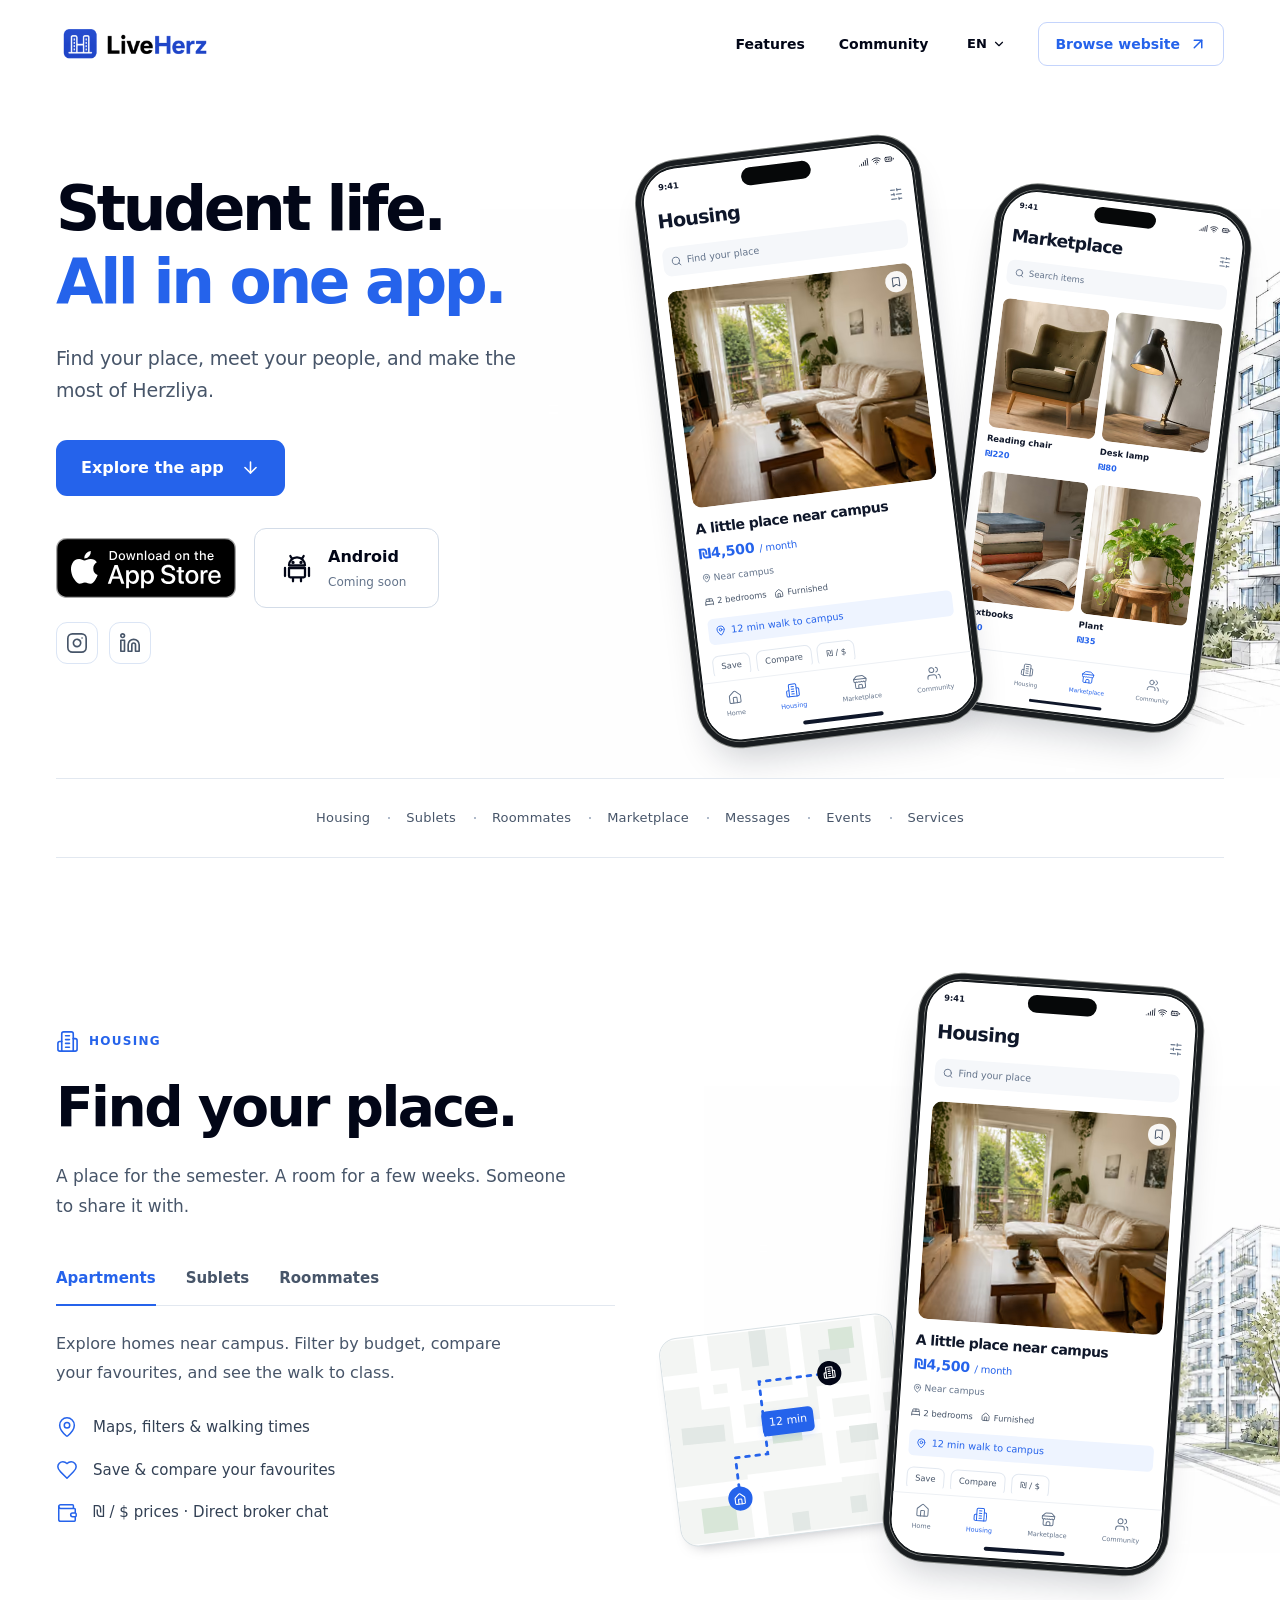
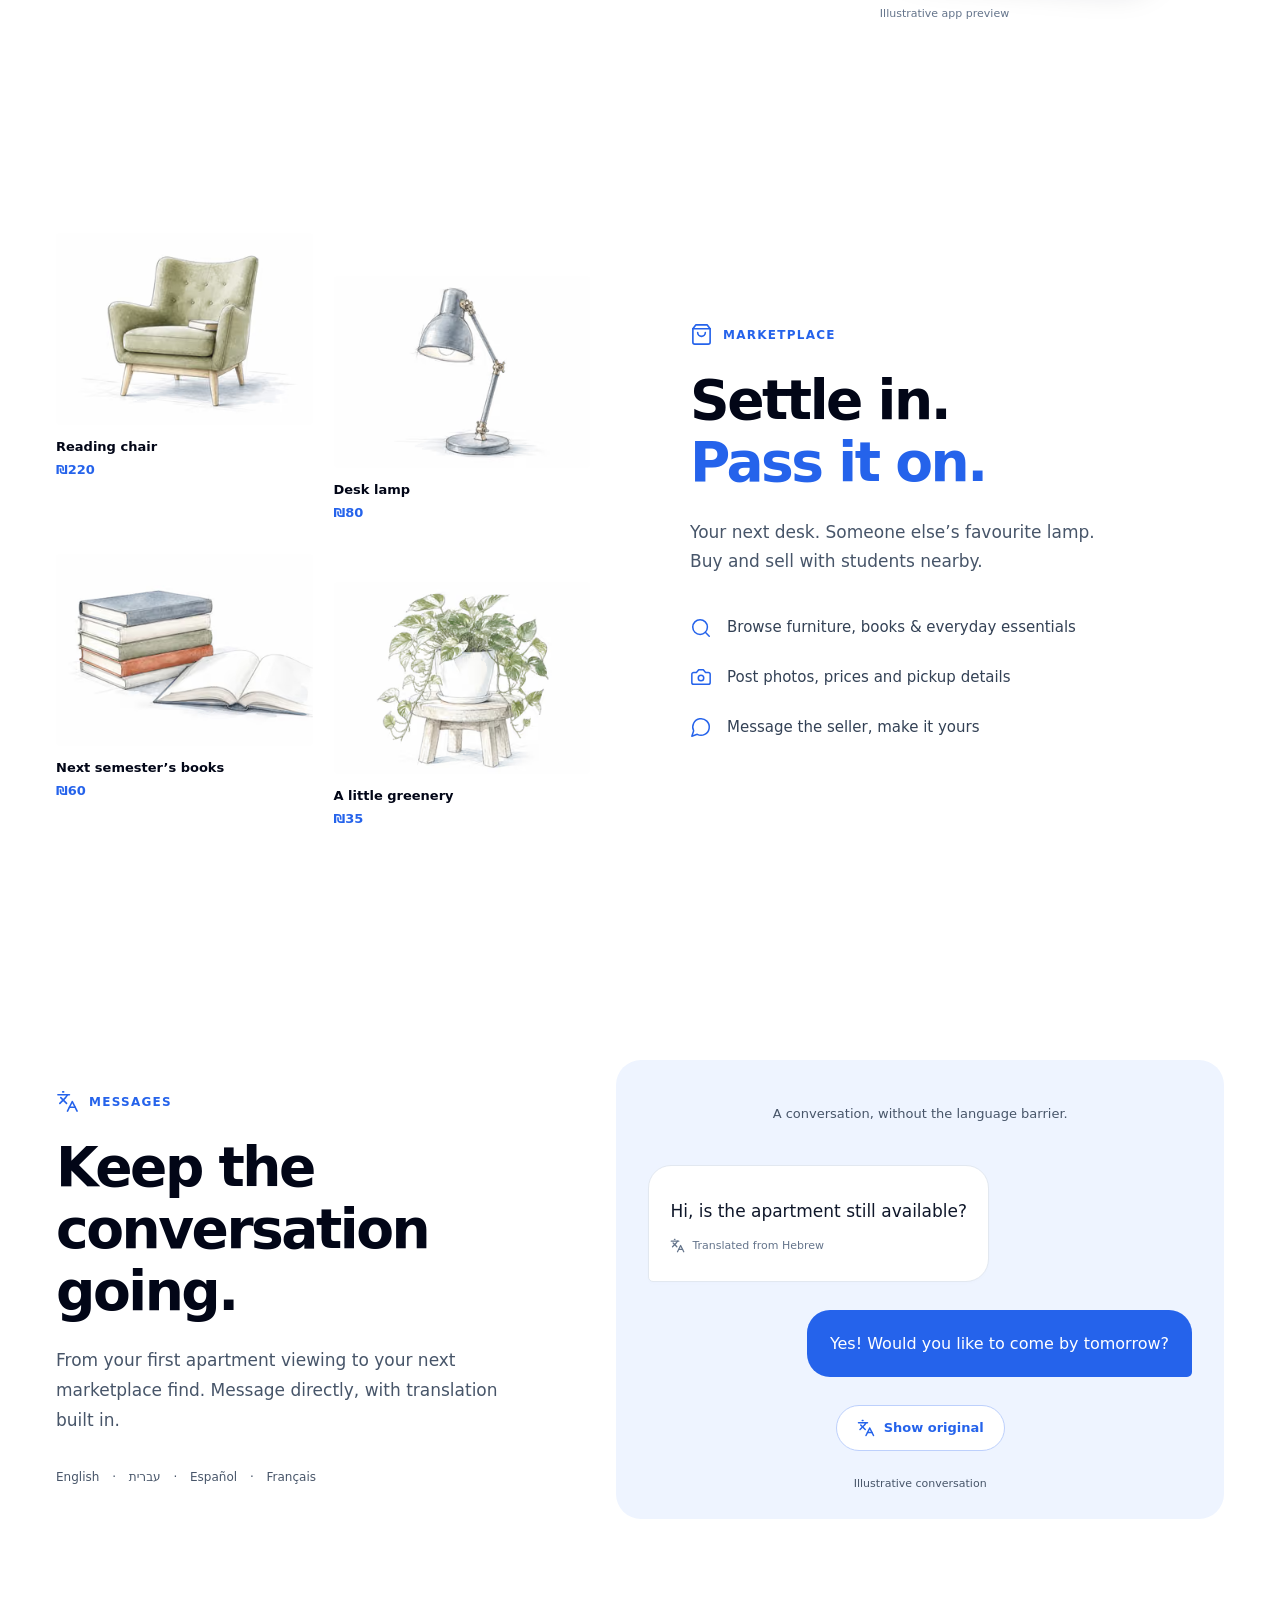
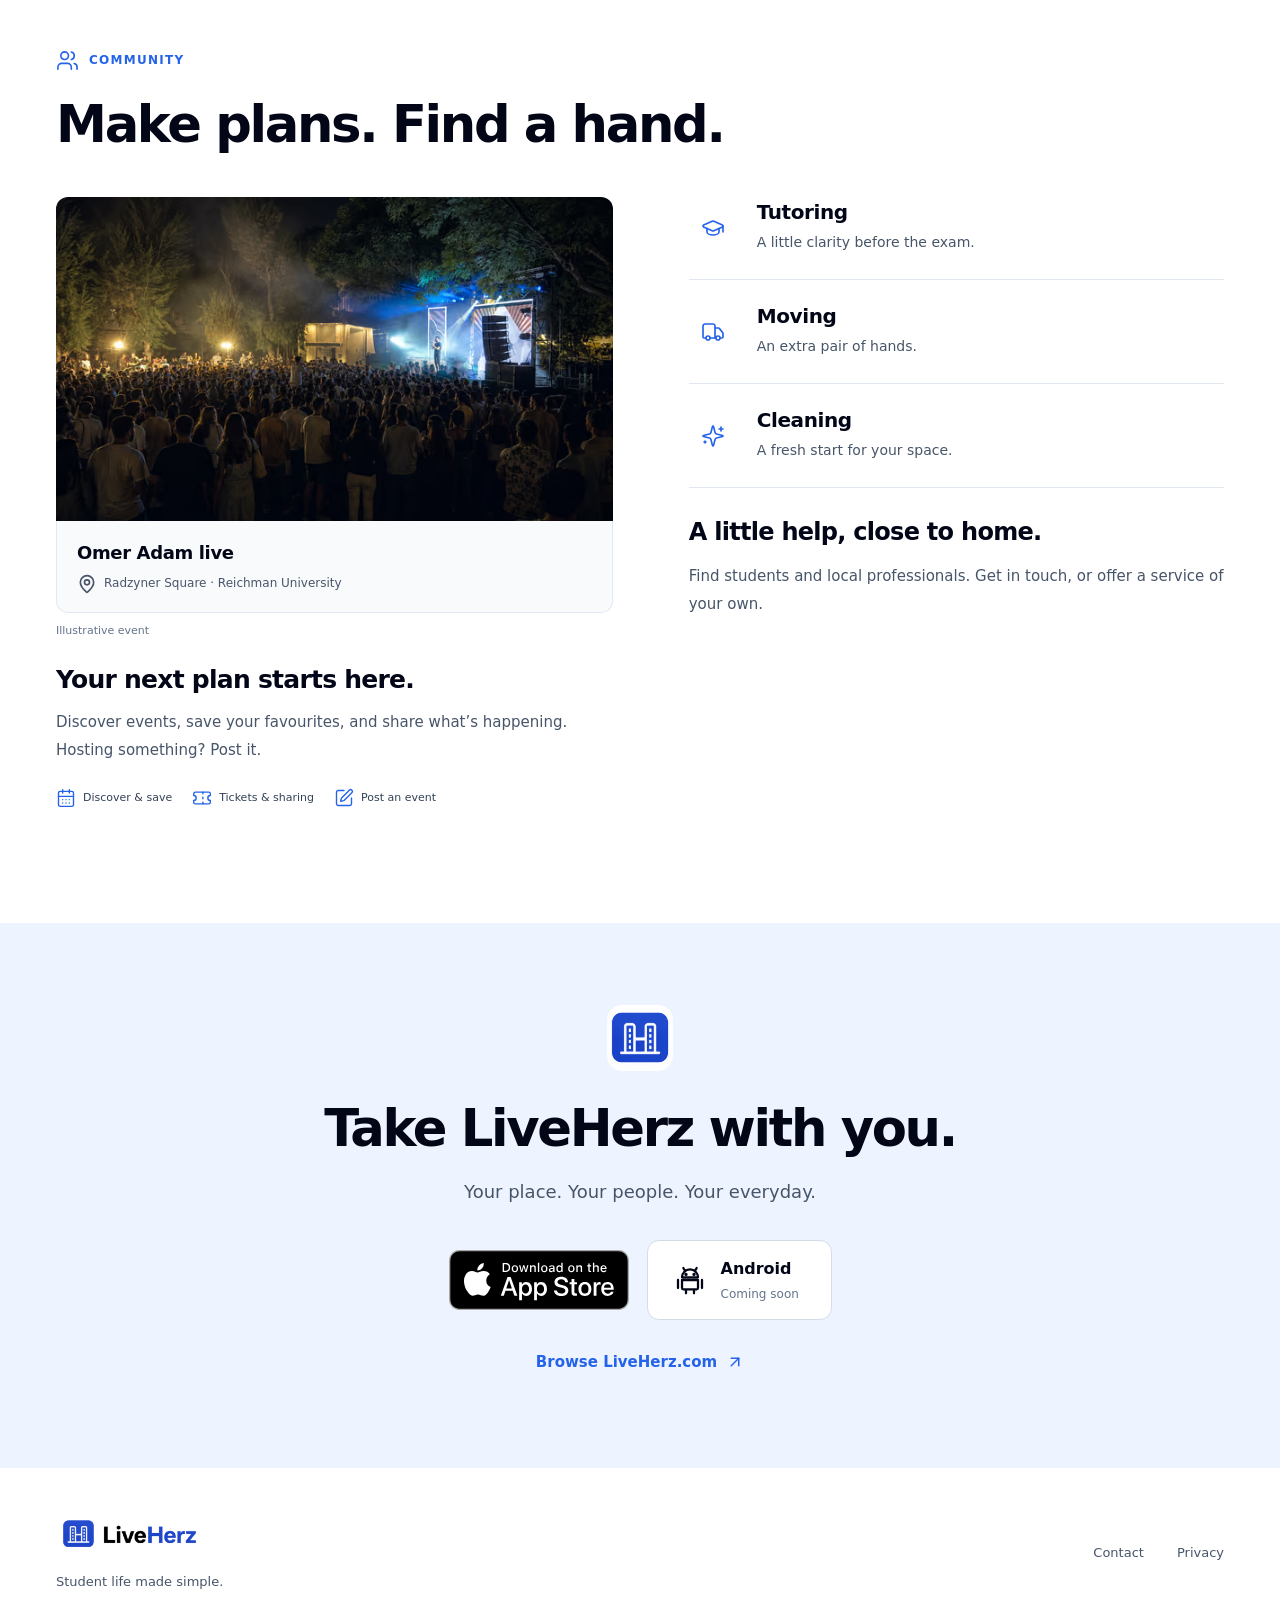
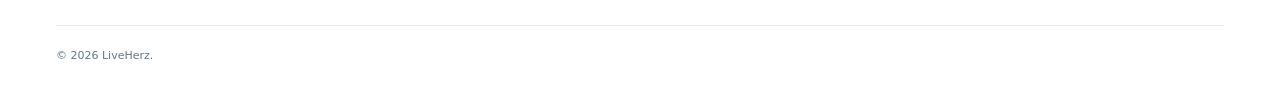
==== commit 8b902af1: "Publish live iOS App Store download links" ====
--- a/index.html
+++ b/index.html
@@ -11,7 +11,7 @@
     />
     <link rel="apple-touch-icon" href="/assets/brand/app-icon.png" />
     <title>LiveHerz — Student life. All in one app.</title>
-    <meta name="description" content="Housing, sublets, roommates, marketplace, translated messages, events and services for student life around Herzliya. Coming soon on iOS and Android." />
+    <meta name="description" content="Housing, sublets, roommates, marketplace, translated messages, events and services for student life around Herzliya. Available on iOS. Coming soon on Android." />
     <link rel="canonical" href="https://liveherz.app/" />
     <link rel="alternate" hreflang="en" href="https://liveherz.app/" />
     <link rel="alternate" hreflang="he" href="https://liveherz.app/he/" />
@@ -25,7 +25,7 @@
     <meta property="og:locale:alternate" content="es_ES" />
     <meta property="og:locale:alternate" content="fr_FR" />
     <meta property="og:title" content="LiveHerz — Student life. All in one app." />
-    <meta property="og:description" content="Housing, sublets, roommates, marketplace, translated messages, events and services for student life around Herzliya. Coming soon on iOS and Android." />
+    <meta property="og:description" content="Housing, sublets, roommates, marketplace, translated messages, events and services for student life around Herzliya. Available on iOS. Coming soon on Android." />
     <meta property="og:url" content="https://liveherz.app/" />
     <meta property="og:image" content="https://liveherz.app/assets/social/en.png" />
     <meta property="og:image:alt" content="Student life. All in one app. LiveHerz housing and marketplace illustrations." />
@@ -34,13 +34,13 @@
     <meta name="twitter:image:alt" content="Student life. All in one app. LiveHerz housing and marketplace illustrations." />
     <meta name="twitter:card" content="summary_large_image" />
     <meta name="twitter:title" content="LiveHerz — Student life. All in one app." />
-    <meta name="twitter:description" content="Housing, sublets, roommates, marketplace, translated messages, events and services for student life around Herzliya. Coming soon on iOS and Android." />
+    <meta name="twitter:description" content="Housing, sublets, roommates, marketplace, translated messages, events and services for student life around Herzliya. Available on iOS. Coming soon on Android." />
     <meta name="twitter:image" content="https://liveherz.app/assets/social/en.png" />
     
-    <script type="module" crossorigin src="/assets/index-H_EukrMp.js"></script>
+    <script type="module" crossorigin src="/assets/index-BSP75AS8.js"></script>
     <link rel="stylesheet" crossorigin href="/assets/index-Co6bbbhR.css">
   </head>
   <body>
-    <div id="root"><a class="skip-link" href="#main">Skip to content</a><header class="site-header"><div class="page-width header-inner"><a class="brand " href="/" aria-label="LiveHerz home"><img src="/assets/brand/wordmark.png" width="533" height="149" alt="LiveHerz"/></a><nav class="desktop-nav" aria-label="Features"><a href="#features">Features</a><a href="#community">Community</a></nav><div class="header-actions"><div class="language-select"><span aria-hidden="true">EN</span><svg xmlns="http://www.w3.org/2000/svg" width="14" height="14" viewBox="0 0 24 24" fill="none" stroke="currentColor" stroke-width="2" stroke-linecap="round" stroke-linejoin="round" class="lucide lucide-chevron-down" aria-hidden="true"><path d="m6 9 6 6 6-6"></path></svg><select aria-label="Choose language"><option value="en" lang="en" selected="">English</option><option value="he" lang="he">עברית</option><option value="es" lang="es">Español</option><option value="fr" lang="fr">Français</option></select></div><a href="https://liveherz.com/" class="website-link header-website" target="_blank" rel="noopener noreferrer">Browse website<svg xmlns="http://www.w3.org/2000/svg" width="18" height="18" viewBox="0 0 24 24" fill="none" stroke="currentColor" stroke-width="2" stroke-linecap="round" stroke-linejoin="round" class="lucide lucide-arrow-up-right directional-icon" aria-hidden="true"><path d="M7 7h10v10"></path><path d="M7 17 17 7"></path></svg></a><button class="menu-button" type="button" aria-label="Open menu" aria-expanded="false" aria-controls="mobile-menu"><svg xmlns="http://www.w3.org/2000/svg" width="23" height="23" viewBox="0 0 24 24" fill="none" stroke="currentColor" stroke-width="2" stroke-linecap="round" stroke-linejoin="round" class="lucide lucide-menu"><line x1="4" x2="20" y1="12" y2="12"></line><line x1="4" x2="20" y1="6" y2="6"></line><line x1="4" x2="20" y1="18" y2="18"></line></svg></button></div></div><nav class="mobile-menu" id="mobile-menu" hidden="" aria-label="Features"><a href="#features">Features</a><a href="#community">Community</a><a href="https://liveherz.com/" class="website-link " target="_blank" rel="noopener noreferrer">Browse website<svg xmlns="http://www.w3.org/2000/svg" width="18" height="18" viewBox="0 0 24 24" fill="none" stroke="currentColor" stroke-width="2" stroke-linecap="round" stroke-linejoin="round" class="lucide lucide-arrow-up-right directional-icon" aria-hidden="true"><path d="M7 7h10v10"></path><path d="M7 17 17 7"></path></svg></a></nav></header><main id="main" tabindex="-1"><section class="hero" aria-labelledby="hero-title"><img class="hero-architecture" src="/assets/brand/architecture.webp" width="1672" height="941" alt=""/><div class="page-width hero-grid"><div class="hero-copy"><h1 id="hero-title">Student life.<span>All in one app.</span></h1><p>Find your place, meet your people, and make the most of Herzliya.</p><a class="primary-button" href="#features">Explore the app<svg xmlns="http://www.w3.org/2000/svg" width="19" height="19" viewBox="0 0 24 24" fill="none" stroke="currentColor" stroke-width="2" stroke-linecap="round" stroke-linejoin="round" class="lucide lucide-arrow-down" aria-hidden="true"><path d="M12 5v14"></path><path d="m19 12-7 7-7-7"></path></svg></a><div class="hero-availability"><div class="platform-icons"><svg viewBox="0 0 24 24" fill="currentColor" aria-hidden="true" width="24" height="24"><path d="M17.06 12.36c.02-2.16 1.76-3.2 1.84-3.25-1.01-1.48-2.58-1.68-3.13-1.7-1.33-.13-2.6.78-3.28.78-.67 0-1.71-.76-2.81-.74-1.45.02-2.79.84-3.53 2.14-1.5 2.59-.38 6.43 1.08 8.53.71 1.03 1.56 2.18 2.68 2.14 1.07-.04 1.48-.7 2.78-.7s1.67.7 2.81.68c1.16-.02 1.9-1.04 2.6-2.07.82-1.19 1.16-2.35 1.18-2.41-.03-.01-2.21-.85-2.22-3.4ZM14.92 6.01c.59-.72 1-1.71.89-2.71-.86.04-1.9.57-2.52 1.29-.55.63-1.04 1.63-.91 2.6.96.07 1.94-.49 2.54-1.18Z"></path></svg><svg viewBox="0 0 24 24" fill="none" stroke="currentColor" stroke-width="1.7" stroke-linecap="round" stroke-linejoin="round" aria-hidden="true" width="24" height="24"><path d="m7 3 1.5 2.5M17 3l-1.5 2.5M6 10a6 6 0 0 1 12 0H6ZM6 12h12v6a1 1 0 0 1-1 1H7a1 1 0 0 1-1-1v-6ZM3 12v6m18-6v6M9 19v3m6-3v3"></path><path d="M9 7.8h.01M15 7.8h.01" stroke-width="2.5"></path></svg></div><span>Coming soon on iOS and Android</span></div><nav class="hero-social-links" aria-label="Contact"><a href="https://www.instagram.com/liveherz/" target="_blank" rel="noopener noreferrer" aria-label="Instagram"><svg xmlns="http://www.w3.org/2000/svg" width="22" height="22" viewBox="0 0 24 24" fill="none" stroke="currentColor" stroke-width="1.8" stroke-linecap="round" stroke-linejoin="round" class="lucide lucide-instagram" aria-hidden="true"><rect width="20" height="20" x="2" y="2" rx="5" ry="5"></rect><path d="M16 11.37A4 4 0 1 1 12.63 8 4 4 0 0 1 16 11.37z"></path><line x1="17.5" x2="17.51" y1="6.5" y2="6.5"></line></svg></a><a href="https://www.linkedin.com/in/live-herz-9b8230414/?skipRedirect=true" target="_blank" rel="noopener noreferrer" aria-label="LinkedIn"><svg xmlns="http://www.w3.org/2000/svg" width="22" height="22" viewBox="0 0 24 24" fill="none" stroke="currentColor" stroke-width="1.8" stroke-linecap="round" stroke-linejoin="round" class="lucide lucide-linkedin" aria-hidden="true"><path d="M16 8a6 6 0 0 1 6 6v7h-4v-7a2 2 0 0 0-2-2 2 2 0 0 0-2 2v7h-4v-7a6 6 0 0 1 6-6z"></path><rect width="4" height="12" x="2" y="9"></rect><circle cx="4" cy="4" r="2"></circle></svg></a></nav></div><div class="hero-phones"><div class="device hero-phone-primary" data-kind="apartments" role="img" aria-label="Illustrative housing app preview with a sample apartment near campus" dir="ltr" lang="en"><div class="device-screen" aria-hidden="true"><div class="phone-status"><span>9:41</span><div class="phone-island"></div><span class="phone-signal"><svg xmlns="http://www.w3.org/2000/svg" width="24" height="24" viewBox="0 0 24 24" fill="none" stroke="currentColor" stroke-width="2" stroke-linecap="round" stroke-linejoin="round" class="lucide lucide-signal"><path d="M2 20h.01"></path><path d="M7 20v-4"></path><path d="M12 20v-8"></path><path d="M17 20V8"></path><path d="M22 4v16"></path></svg><svg xmlns="http://www.w3.org/2000/svg" width="24" height="24" viewBox="0 0 24 24" fill="none" stroke="currentColor" stroke-width="2" stroke-linecap="round" stroke-linejoin="round" class="lucide lucide-wifi"><path d="M12 20h.01"></path><path d="M2 8.82a15 15 0 0 1 20 0"></path><path d="M5 12.859a10 10 0 0 1 14 0"></path><path d="M8.5 16.429a5 5 0 0 1 7 0"></path></svg><svg xmlns="http://www.w3.org/2000/svg" width="24" height="24" viewBox="0 0 24 24" fill="none" stroke="currentColor" stroke-width="2" stroke-linecap="round" stroke-linejoin="round" class="lucide lucide-battery-full"><rect width="16" height="10" x="2" y="7" rx="2" ry="2"></rect><line x1="22" x2="22" y1="11" y2="13"></line><line x1="6" x2="6" y1="11" y2="13"></line><line x1="10" x2="10" y1="11" y2="13"></line><line x1="14" x2="14" y1="11" y2="13"></line></svg></span></div><div class="preview-content"><div class="preview-heading">Housing<svg xmlns="http://www.w3.org/2000/svg" width="17" height="17" viewBox="0 0 24 24" fill="none" stroke="currentColor" stroke-width="2" stroke-linecap="round" stroke-linejoin="round" class="lucide lucide-sliders-horizontal"><line x1="21" x2="14" y1="4" y2="4"></line><line x1="10" x2="3" y1="4" y2="4"></line><line x1="21" x2="12" y1="12" y2="12"></line><line x1="8" x2="3" y1="12" y2="12"></line><line x1="21" x2="16" y1="20" y2="20"></line><line x1="12" x2="3" y1="20" y2="20"></line><line x1="14" x2="14" y1="2" y2="6"></line><line x1="8" x2="8" y1="10" y2="14"></line><line x1="16" x2="16" y1="18" y2="22"></line></svg></div><div class="preview-search"><svg xmlns="http://www.w3.org/2000/svg" width="12" height="12" viewBox="0 0 24 24" fill="none" stroke="currentColor" stroke-width="2" stroke-linecap="round" stroke-linejoin="round" class="lucide lucide-search"><circle cx="11" cy="11" r="8"></circle><path d="m21 21-4.3-4.3"></path></svg><span>Find your place</span></div><div class="preview-listing-photo"><picture class=""><source type="image/avif" srcSet="/assets/photos/apartment-320.avif 320w, /assets/photos/apartment-640.avif 640w, /assets/photos/apartment-1100.avif 1100w" sizes="(max-width: 700px) 200px, 320px"/><img src="/assets/photos/apartment-640.webp" srcSet="/assets/photos/apartment-320.webp 320w, /assets/photos/apartment-640.webp 640w, /assets/photos/apartment-1100.webp 1100w" sizes="(max-width: 700px) 200px, 320px" alt="" width="1100" height="825" loading="eager" fetchpriority="high" decoding="async"/></picture><span class="preview-save"><svg xmlns="http://www.w3.org/2000/svg" width="15" height="15" viewBox="0 0 24 24" fill="none" stroke="currentColor" stroke-width="2" stroke-linecap="round" stroke-linejoin="round" class="lucide lucide-bookmark"><path d="m19 21-7-4-7 4V5a2 2 0 0 1 2-2h10a2 2 0 0 1 2 2v16z"></path></svg></span></div><div class="preview-listing-title">A little place near campus</div><div class="preview-price">₪4,500<!-- --> <span>/ month</span></div><div class="preview-location"><svg xmlns="http://www.w3.org/2000/svg" width="12" height="12" viewBox="0 0 24 24" fill="none" stroke="currentColor" stroke-width="2" stroke-linecap="round" stroke-linejoin="round" class="lucide lucide-map-pin"><path d="M20 10c0 4.993-5.539 10.193-7.399 11.799a1 1 0 0 1-1.202 0C9.539 20.193 4 14.993 4 10a8 8 0 0 1 16 0"></path><circle cx="12" cy="10" r="3"></circle></svg>Near campus</div><div class="preview-facts"><span><svg xmlns="http://www.w3.org/2000/svg" width="12" height="12" viewBox="0 0 24 24" fill="none" stroke="currentColor" stroke-width="2" stroke-linecap="round" stroke-linejoin="round" class="lucide lucide-bed-double"><path d="M2 20v-8a2 2 0 0 1 2-2h16a2 2 0 0 1 2 2v8"></path><path d="M4 10V6a2 2 0 0 1 2-2h12a2 2 0 0 1 2 2v4"></path><path d="M12 4v6"></path><path d="M2 18h20"></path></svg>2 bedrooms</span><span><svg xmlns="http://www.w3.org/2000/svg" width="12" height="12" viewBox="0 0 24 24" fill="none" stroke="currentColor" stroke-width="2" stroke-linecap="round" stroke-linejoin="round" class="lucide lucide-house"><path d="M15 21v-8a1 1 0 0 0-1-1h-4a1 1 0 0 0-1 1v8"></path><path d="M3 10a2 2 0 0 1 .709-1.528l7-5.999a2 2 0 0 1 2.582 0l7 5.999A2 2 0 0 1 21 10v9a2 2 0 0 1-2 2H5a2 2 0 0 1-2-2z"></path></svg>Furnished</span></div><div class="preview-walking"><span><svg xmlns="http://www.w3.org/2000/svg" width="14" height="14" viewBox="0 0 24 24" fill="none" stroke="currentColor" stroke-width="2" stroke-linecap="round" stroke-linejoin="round" class="lucide lucide-map-pin"><path d="M20 10c0 4.993-5.539 10.193-7.399 11.799a1 1 0 0 1-1.202 0C9.539 20.193 4 14.993 4 10a8 8 0 0 1 16 0"></path><circle cx="12" cy="10" r="3"></circle></svg></span>12 min walk to campus</div><div class="preview-chip-row"><span>Save</span><span>Compare</span><span>₪ / $</span></div></div><div class="preview-nav"><div class=""><svg xmlns="http://www.w3.org/2000/svg" width="18" height="18" viewBox="0 0 24 24" fill="none" stroke="currentColor" stroke-width="1.6" stroke-linecap="round" stroke-linejoin="round" class="lucide lucide-house"><path d="M15 21v-8a1 1 0 0 0-1-1h-4a1 1 0 0 0-1 1v8"></path><path d="M3 10a2 2 0 0 1 .709-1.528l7-5.999a2 2 0 0 1 2.582 0l7 5.999A2 2 0 0 1 21 10v9a2 2 0 0 1-2 2H5a2 2 0 0 1-2-2z"></path></svg><span>Home</span></div><div class="active"><svg xmlns="http://www.w3.org/2000/svg" width="18" height="18" viewBox="0 0 24 24" fill="none" stroke="currentColor" stroke-width="1.6" stroke-linecap="round" stroke-linejoin="round" class="lucide lucide-building2"><path d="M6 22V4a2 2 0 0 1 2-2h8a2 2 0 0 1 2 2v18Z"></path><path d="M6 12H4a2 2 0 0 0-2 2v6a2 2 0 0 0 2 2h2"></path><path d="M18 9h2a2 2 0 0 1 2 2v9a2 2 0 0 1-2 2h-2"></path><path d="M10 6h4"></path><path d="M10 10h4"></path><path d="M10 14h4"></path><path d="M10 18h4"></path></svg><span>Housing</span></div><div class=""><svg xmlns="http://www.w3.org/2000/svg" width="18" height="18" viewBox="0 0 24 24" fill="none" stroke="currentColor" stroke-width="1.6" stroke-linecap="round" stroke-linejoin="round" class="lucide lucide-store"><path d="m2 7 4.41-4.41A2 2 0 0 1 7.83 2h8.34a2 2 0 0 1 1.42.59L22 7"></path><path d="M4 12v8a2 2 0 0 0 2 2h12a2 2 0 0 0 2-2v-8"></path><path d="M15 22v-4a2 2 0 0 0-2-2h-2a2 2 0 0 0-2 2v4"></path><path d="M2 7h20"></path><path d="M22 7v3a2 2 0 0 1-2 2a2.7 2.7 0 0 1-1.59-.63.7.7 0 0 0-.82 0A2.7 2.7 0 0 1 16 12a2.7 2.7 0 0 1-1.59-.63.7.7 0 0 0-.82 0A2.7 2.7 0 0 1 12 12a2.7 2.7 0 0 1-1.59-.63.7.7 0 0 0-.82 0A2.7 2.7 0 0 1 8 12a2.7 2.7 0 0 1-1.59-.63.7.7 0 0 0-.82 0A2.7 2.7 0 0 1 4 12a2 2 0 0 1-2-2V7"></path></svg><span>Marketplace</span></div><div class=""><svg xmlns="http://www.w3.org/2000/svg" width="18" height="18" viewBox="0 0 24 24" fill="none" stroke="currentColor" stroke-width="1.6" stroke-linecap="round" stroke-linejoin="round" class="lucide lucide-users"><path d="M16 21v-2a4 4 0 0 0-4-4H6a4 4 0 0 0-4 4v2"></path><circle cx="9" cy="7" r="4"></circle><path d="M22 21v-2a4 4 0 0 0-3-3.87"></path><path d="M16 3.13a4 4 0 0 1 0 7.75"></path></svg><span>Community</span></div></div><div class="home-indicator"></div></div></div><div class="device hero-phone-secondary" data-kind="market" role="img" aria-label="Illustrative marketplace app preview with student essentials" dir="ltr" lang="en"><div class="device-screen" aria-hidden="true"><div class="phone-status"><span>9:41</span><div class="phone-island"></div><span class="phone-signal"><svg xmlns="http://www.w3.org/2000/svg" width="24" height="24" viewBox="0 0 24 24" fill="none" stroke="currentColor" stroke-width="2" stroke-linecap="round" stroke-linejoin="round" class="lucide lucide-signal"><path d="M2 20h.01"></path><path d="M7 20v-4"></path><path d="M12 20v-8"></path><path d="M17 20V8"></path><path d="M22 4v16"></path></svg><svg xmlns="http://www.w3.org/2000/svg" width="24" height="24" viewBox="0 0 24 24" fill="none" stroke="currentColor" stroke-width="2" stroke-linecap="round" stroke-linejoin="round" class="lucide lucide-wifi"><path d="M12 20h.01"></path><path d="M2 8.82a15 15 0 0 1 20 0"></path><path d="M5 12.859a10 10 0 0 1 14 0"></path><path d="M8.5 16.429a5 5 0 0 1 7 0"></path></svg><svg xmlns="http://www.w3.org/2000/svg" width="24" height="24" viewBox="0 0 24 24" fill="none" stroke="currentColor" stroke-width="2" stroke-linecap="round" stroke-linejoin="round" class="lucide lucide-battery-full"><rect width="16" height="10" x="2" y="7" rx="2" ry="2"></rect><line x1="22" x2="22" y1="11" y2="13"></line><line x1="6" x2="6" y1="11" y2="13"></line><line x1="10" x2="10" y1="11" y2="13"></line><line x1="14" x2="14" y1="11" y2="13"></line></svg></span></div><div class="preview-content"><div class="preview-heading">Marketplace<svg xmlns="http://www.w3.org/2000/svg" width="17" height="17" viewBox="0 0 24 24" fill="none" stroke="currentColor" stroke-width="2" stroke-linecap="round" stroke-linejoin="round" class="lucide lucide-sliders-horizontal"><line x1="21" x2="14" y1="4" y2="4"></line><line x1="10" x2="3" y1="4" y2="4"></line><line x1="21" x2="12" y1="12" y2="12"></line><line x1="8" x2="3" y1="12" y2="12"></line><line x1="21" x2="16" y1="20" y2="20"></line><line x1="12" x2="3" y1="20" y2="20"></line><line x1="14" x2="14" y1="2" y2="6"></line><line x1="8" x2="8" y1="10" y2="14"></line><line x1="16" x2="16" y1="18" y2="22"></line></svg></div><div class="preview-search"><svg xmlns="http://www.w3.org/2000/svg" width="12" height="12" viewBox="0 0 24 24" fill="none" stroke="currentColor" stroke-width="2" stroke-linecap="round" stroke-linejoin="round" class="lucide lucide-search"><circle cx="11" cy="11" r="8"></circle><path d="m21 21-4.3-4.3"></path></svg><span>Search items</span></div><div class="preview-market-grid"><div class="preview-market-item"><picture class=""><source type="image/avif" srcSet="/assets/photos/chair-320.avif 320w, /assets/photos/chair-640.avif 640w, /assets/photos/chair-1100.avif 1100w" sizes="140px"/><img src="/assets/photos/chair-640.webp" srcSet="/assets/photos/chair-320.webp 320w, /assets/photos/chair-640.webp 640w, /assets/photos/chair-1100.webp 1100w" sizes="140px" alt="" width="1100" height="825" loading="eager" fetchpriority="auto" decoding="async"/></picture><div>Reading chair</div><strong>₪220</strong></div><div class="preview-market-item"><picture class=""><source type="image/avif" srcSet="/assets/photos/lamp-320.avif 320w, /assets/photos/lamp-640.avif 640w, /assets/photos/lamp-1100.avif 1100w" sizes="140px"/><img src="/assets/photos/lamp-640.webp" srcSet="/assets/photos/lamp-320.webp 320w, /assets/photos/lamp-640.webp 640w, /assets/photos/lamp-1100.webp 1100w" sizes="140px" alt="" width="1100" height="825" loading="eager" fetchpriority="auto" decoding="async"/></picture><div>Desk lamp</div><strong>₪80</strong></div><div class="preview-market-item"><picture class=""><source type="image/avif" srcSet="/assets/photos/books-320.avif 320w, /assets/photos/books-640.avif 640w, /assets/photos/books-1100.avif 1100w" sizes="140px"/><img src="/assets/photos/books-640.webp" srcSet="/assets/photos/books-320.webp 320w, /assets/photos/books-640.webp 640w, /assets/photos/books-1100.webp 1100w" sizes="140px" alt="" width="1100" height="825" loading="eager" fetchpriority="auto" decoding="async"/></picture><div>Textbooks</div><strong>₪60</strong></div><div class="preview-market-item"><picture class=""><source type="image/avif" srcSet="/assets/photos/plant-320.avif 320w, /assets/photos/plant-640.avif 640w, /assets/photos/plant-1100.avif 1100w" sizes="140px"/><img src="/assets/photos/plant-640.webp" srcSet="/assets/photos/plant-320.webp 320w, /assets/photos/plant-640.webp 640w, /assets/photos/plant-1100.webp 1100w" sizes="140px" alt="" width="1100" height="825" loading="eager" fetchpriority="auto" decoding="async"/></picture><div>Plant</div><strong>₪35</strong></div></div></div><div class="preview-nav"><div class=""><svg xmlns="http://www.w3.org/2000/svg" width="18" height="18" viewBox="0 0 24 24" fill="none" stroke="currentColor" stroke-width="1.6" stroke-linecap="round" stroke-linejoin="round" class="lucide lucide-house"><path d="M15 21v-8a1 1 0 0 0-1-1h-4a1 1 0 0 0-1 1v8"></path><path d="M3 10a2 2 0 0 1 .709-1.528l7-5.999a2 2 0 0 1 2.582 0l7 5.999A2 2 0 0 1 21 10v9a2 2 0 0 1-2 2H5a2 2 0 0 1-2-2z"></path></svg><span>Home</span></div><div class=""><svg xmlns="http://www.w3.org/2000/svg" width="18" height="18" viewBox="0 0 24 24" fill="none" stroke="currentColor" stroke-width="1.6" stroke-linecap="round" stroke-linejoin="round" class="lucide lucide-building2"><path d="M6 22V4a2 2 0 0 1 2-2h8a2 2 0 0 1 2 2v18Z"></path><path d="M6 12H4a2 2 0 0 0-2 2v6a2 2 0 0 0 2 2h2"></path><path d="M18 9h2a2 2 0 0 1 2 2v9a2 2 0 0 1-2 2h-2"></path><path d="M10 6h4"></path><path d="M10 10h4"></path><path d="M10 14h4"></path><path d="M10 18h4"></path></svg><span>Housing</span></div><div class="active"><svg xmlns="http://www.w3.org/2000/svg" width="18" height="18" viewBox="0 0 24 24" fill="none" stroke="currentColor" stroke-width="1.6" stroke-linecap="round" stroke-linejoin="round" class="lucide lucide-store"><path d="m2 7 4.41-4.41A2 2 0 0 1 7.83 2h8.34a2 2 0 0 1 1.42.59L22 7"></path><path d="M4 12v8a2 2 0 0 0 2 2h12a2 2 0 0 0 2-2v-8"></path><path d="M15 22v-4a2 2 0 0 0-2-2h-2a2 2 0 0 0-2 2v4"></path><path d="M2 7h20"></path><path d="M22 7v3a2 2 0 0 1-2 2a2.7 2.7 0 0 1-1.59-.63.7.7 0 0 0-.82 0A2.7 2.7 0 0 1 16 12a2.7 2.7 0 0 1-1.59-.63.7.7 0 0 0-.82 0A2.7 2.7 0 0 1 12 12a2.7 2.7 0 0 1-1.59-.63.7.7 0 0 0-.82 0A2.7 2.7 0 0 1 8 12a2.7 2.7 0 0 1-1.59-.63.7.7 0 0 0-.82 0A2.7 2.7 0 0 1 4 12a2 2 0 0 1-2-2V7"></path></svg><span>Marketplace</span></div><div class=""><svg xmlns="http://www.w3.org/2000/svg" width="18" height="18" viewBox="0 0 24 24" fill="none" stroke="currentColor" stroke-width="1.6" stroke-linecap="round" stroke-linejoin="round" class="lucide lucide-users"><path d="M16 21v-2a4 4 0 0 0-4-4H6a4 4 0 0 0-4 4v2"></path><circle cx="9" cy="7" r="4"></circle><path d="M22 21v-2a4 4 0 0 0-3-3.87"></path><path d="M16 3.13a4 4 0 0 1 0 7.75"></path></svg><span>Community</span></div></div><div class="home-indicator"></div></div></div></div></div></section><div class="page-width feature-rail"><a href="#features">Housing</a><a href="#features">Sublets</a><a href="#features">Roommates</a><a href="#marketplace">Marketplace</a><a href="#messages">Messages</a><a href="#community">Events</a><a href="#services">Services</a></div><section class="section housing-section" id="features" aria-labelledby="housing-title"><div class="page-width split-layout housing-layout"><div class="reveal section-copy housing-copy"><div class="section-label"><svg xmlns="http://www.w3.org/2000/svg" width="23" height="23" viewBox="0 0 24 24" fill="none" stroke="currentColor" stroke-width="1.7" stroke-linecap="round" stroke-linejoin="round" class="lucide lucide-building2" aria-hidden="true"><path d="M6 22V4a2 2 0 0 1 2-2h8a2 2 0 0 1 2 2v18Z"></path><path d="M6 12H4a2 2 0 0 0-2 2v6a2 2 0 0 0 2 2h2"></path><path d="M18 9h2a2 2 0 0 1 2 2v9a2 2 0 0 1-2 2h-2"></path><path d="M10 6h4"></path><path d="M10 10h4"></path><path d="M10 14h4"></path><path d="M10 18h4"></path></svg><span>Housing</span></div><h2 id="housing-title">Find your place.</h2><p class="section-intro">A place for the semester. A room for a few weeks. Someone to share it with.</p><div class="housing-tabs" role="tablist" aria-label="Explore housing features"><button type="button" role="tab" id="tab-apartments" aria-selected="true" aria-controls="panel-apartments" tabindex="0">Apartments</button><button type="button" role="tab" id="tab-sublets" aria-selected="false" aria-controls="panel-sublets" tabindex="-1">Sublets</button><button type="button" role="tab" id="tab-roommates" aria-selected="false" aria-controls="panel-roommates" tabindex="-1">Roommates</button></div><div class="housing-panels"><div class="housing-panel" role="tabpanel" id="panel-apartments" aria-labelledby="tab-apartments" tabindex="0"><p>Explore homes near campus. Filter by budget, compare your favourites, and see the walk to class.</p><ul class="detail-list "><li><svg xmlns="http://www.w3.org/2000/svg" width="22" height="22" viewBox="0 0 24 24" fill="none" stroke="currentColor" stroke-width="1.65" stroke-linecap="round" stroke-linejoin="round" class="lucide lucide-map-pin" aria-hidden="true"><path d="M20 10c0 4.993-5.539 10.193-7.399 11.799a1 1 0 0 1-1.202 0C9.539 20.193 4 14.993 4 10a8 8 0 0 1 16 0"></path><circle cx="12" cy="10" r="3"></circle></svg><span>Maps, filters &amp; walking times</span></li><li><svg xmlns="http://www.w3.org/2000/svg" width="22" height="22" viewBox="0 0 24 24" fill="none" stroke="currentColor" stroke-width="1.65" stroke-linecap="round" stroke-linejoin="round" class="lucide lucide-heart" aria-hidden="true"><path d="M19 14c1.49-1.46 3-3.21 3-5.5A5.5 5.5 0 0 0 16.5 3c-1.76 0-3 .5-4.5 2-1.5-1.5-2.74-2-4.5-2A5.5 5.5 0 0 0 2 8.5c0 2.3 1.5 4.05 3 5.5l7 7Z"></path></svg><span>Save &amp; compare your favourites</span></li><li><svg xmlns="http://www.w3.org/2000/svg" width="22" height="22" viewBox="0 0 24 24" fill="none" stroke="currentColor" stroke-width="1.65" stroke-linecap="round" stroke-linejoin="round" class="lucide lucide-wallet" aria-hidden="true"><path d="M19 7V4a1 1 0 0 0-1-1H5a2 2 0 0 0 0 4h15a1 1 0 0 1 1 1v4h-3a2 2 0 0 0 0 4h3a1 1 0 0 0 1-1v-2a1 1 0 0 0-1-1"></path><path d="M3 5v14a2 2 0 0 0 2 2h15a1 1 0 0 0 1-1v-4"></path></svg><span>₪ / $ prices · Direct broker chat</span></li></ul></div><div class="housing-panel" role="tabpanel" id="panel-sublets" aria-labelledby="tab-sublets" hidden="" tabindex="0"><p>Going away or just arriving? Find a short-term place, post your room, or let people know what you’re looking for.</p><ul class="detail-list "><li><svg xmlns="http://www.w3.org/2000/svg" width="22" height="22" viewBox="0 0 24 24" fill="none" stroke="currentColor" stroke-width="1.65" stroke-linecap="round" stroke-linejoin="round" class="lucide lucide-search" aria-hidden="true"><circle cx="11" cy="11" r="8"></circle><path d="m21 21-4.3-4.3"></path></svg><span>Available &amp; wanted listings</span></li><li><svg xmlns="http://www.w3.org/2000/svg" width="22" height="22" viewBox="0 0 24 24" fill="none" stroke="currentColor" stroke-width="1.65" stroke-linecap="round" stroke-linejoin="round" class="lucide lucide-calendar-days" aria-hidden="true"><path d="M8 2v4"></path><path d="M16 2v4"></path><rect width="18" height="18" x="3" y="4" rx="2"></rect><path d="M3 10h18"></path><path d="M8 14h.01"></path><path d="M12 14h.01"></path><path d="M16 14h.01"></path><path d="M8 18h.01"></path><path d="M12 18h.01"></path><path d="M16 18h.01"></path></svg><span>Real dates, photos &amp; rental details</span></li><li><svg xmlns="http://www.w3.org/2000/svg" width="22" height="22" viewBox="0 0 24 24" fill="none" stroke="currentColor" stroke-width="1.65" stroke-linecap="round" stroke-linejoin="round" class="lucide lucide-message-circle" aria-hidden="true"><path d="M7.9 20A9 9 0 1 0 4 16.1L2 22Z"></path></svg><span>Post a room · Message directly</span></li></ul></div><div class="housing-panel" role="tabpanel" id="panel-roommates" aria-labelledby="tab-roommates" hidden="" tabindex="0"><p>Find someone who feels like a good fit. Explore student profiles, match, and start a conversation.</p><ul class="detail-list "><li><svg xmlns="http://www.w3.org/2000/svg" width="22" height="22" viewBox="0 0 24 24" fill="none" stroke="currentColor" stroke-width="1.65" stroke-linecap="round" stroke-linejoin="round" class="lucide lucide-users" aria-hidden="true"><path d="M16 21v-2a4 4 0 0 0-4-4H6a4 4 0 0 0-4 4v2"></path><circle cx="9" cy="7" r="4"></circle><path d="M22 21v-2a4 4 0 0 0-3-3.87"></path><path d="M16 3.13a4 4 0 0 1 0 7.75"></path></svg><span>Profiles, preferences &amp; lifestyle</span></li><li><svg xmlns="http://www.w3.org/2000/svg" width="22" height="22" viewBox="0 0 24 24" fill="none" stroke="currentColor" stroke-width="1.65" stroke-linecap="round" stroke-linejoin="round" class="lucide lucide-heart" aria-hidden="true"><path d="M19 14c1.49-1.46 3-3.21 3-5.5A5.5 5.5 0 0 0 16.5 3c-1.76 0-3 .5-4.5 2-1.5-1.5-2.74-2-4.5-2A5.5 5.5 0 0 0 2 8.5c0 2.3 1.5 4.05 3 5.5l7 7Z"></path></svg><span>Find a match for your next chapter</span></li><li><svg xmlns="http://www.w3.org/2000/svg" width="22" height="22" viewBox="0 0 24 24" fill="none" stroke="currentColor" stroke-width="1.65" stroke-linecap="round" stroke-linejoin="round" class="lucide lucide-message-circle" aria-hidden="true"><path d="M7.9 20A9 9 0 1 0 4 16.1L2 22Z"></path></svg><span>From a match to a conversation</span></li></ul></div></div></div><div class="reveal housing-visual"><img class="housing-architecture" src="/assets/brand/architecture.webp" width="1672" height="941" alt="" loading="lazy"/><div class="housing-preview-scene" data-preview="apartments" style="opacity:1;transform:none"><div class="mini-scene mini-map" aria-hidden="true" dir="ltr"><svg viewBox="0 0 250 220" fill="none"><rect width="250" height="220" fill="#f3f5f3"></rect><path d="M-5 45h80v65h180M45-10v80h100V-10M-5 165h175V75h95M85 230v-70h180M225 230V-5" stroke="white" stroke-width="15"></path><path d="m13 104 46 1m70 114v-20M106 0v39m63-1h33M201 198h-17M192 123h30" stroke="#e2e8e5" stroke-width="18"></path><path d="M24 183h37v27H24zM109 91h32v32h-32zM182 8h26v23h-26z" fill="#d8e6d8"></path><path class="walking-path" d="M67 177v-44h35V55h76" stroke="#2563eb" stroke-width="3" stroke-dasharray="4 7" stroke-linecap="round"></path><circle cx="67" cy="177" r="13" fill="#2563eb"></circle><circle cx="178" cy="55" r="13" fill="#020617"></circle></svg><div class="map-home"><svg xmlns="http://www.w3.org/2000/svg" width="13" height="13" viewBox="0 0 24 24" fill="none" stroke="currentColor" stroke-width="2" stroke-linecap="round" stroke-linejoin="round" class="lucide lucide-house"><path d="M15 21v-8a1 1 0 0 0-1-1h-4a1 1 0 0 0-1 1v8"></path><path d="M3 10a2 2 0 0 1 .709-1.528l7-5.999a2 2 0 0 1 2.582 0l7 5.999A2 2 0 0 1 21 10v9a2 2 0 0 1-2 2H5a2 2 0 0 1-2-2z"></path></svg></div><div class="map-campus"><svg xmlns="http://www.w3.org/2000/svg" width="13" height="13" viewBox="0 0 24 24" fill="none" stroke="currentColor" stroke-width="2" stroke-linecap="round" stroke-linejoin="round" class="lucide lucide-building2"><path d="M6 22V4a2 2 0 0 1 2-2h8a2 2 0 0 1 2 2v18Z"></path><path d="M6 12H4a2 2 0 0 0-2 2v6a2 2 0 0 0 2 2h2"></path><path d="M18 9h2a2 2 0 0 1 2 2v9a2 2 0 0 1-2 2h-2"></path><path d="M10 6h4"></path><path d="M10 10h4"></path><path d="M10 14h4"></path><path d="M10 18h4"></path></svg></div><div class="map-time">12 min</div></div><div class="device housing-phone" data-kind="apartments" role="img" aria-label="Apartments — Illustrative app preview" dir="ltr" lang="en"><div class="device-screen" aria-hidden="true"><div class="phone-status"><span>9:41</span><div class="phone-island"></div><span class="phone-signal"><svg xmlns="http://www.w3.org/2000/svg" width="24" height="24" viewBox="0 0 24 24" fill="none" stroke="currentColor" stroke-width="2" stroke-linecap="round" stroke-linejoin="round" class="lucide lucide-signal"><path d="M2 20h.01"></path><path d="M7 20v-4"></path><path d="M12 20v-8"></path><path d="M17 20V8"></path><path d="M22 4v16"></path></svg><svg xmlns="http://www.w3.org/2000/svg" width="24" height="24" viewBox="0 0 24 24" fill="none" stroke="currentColor" stroke-width="2" stroke-linecap="round" stroke-linejoin="round" class="lucide lucide-wifi"><path d="M12 20h.01"></path><path d="M2 8.82a15 15 0 0 1 20 0"></path><path d="M5 12.859a10 10 0 0 1 14 0"></path><path d="M8.5 16.429a5 5 0 0 1 7 0"></path></svg><svg xmlns="http://www.w3.org/2000/svg" width="24" height="24" viewBox="0 0 24 24" fill="none" stroke="currentColor" stroke-width="2" stroke-linecap="round" stroke-linejoin="round" class="lucide lucide-battery-full"><rect width="16" height="10" x="2" y="7" rx="2" ry="2"></rect><line x1="22" x2="22" y1="11" y2="13"></line><line x1="6" x2="6" y1="11" y2="13"></line><line x1="10" x2="10" y1="11" y2="13"></line><line x1="14" x2="14" y1="11" y2="13"></line></svg></span></div><div class="preview-content"><div class="preview-heading">Housing<svg xmlns="http://www.w3.org/2000/svg" width="17" height="17" viewBox="0 0 24 24" fill="none" stroke="currentColor" stroke-width="2" stroke-linecap="round" stroke-linejoin="round" class="lucide lucide-sliders-horizontal"><line x1="21" x2="14" y1="4" y2="4"></line><line x1="10" x2="3" y1="4" y2="4"></line><line x1="21" x2="12" y1="12" y2="12"></line><line x1="8" x2="3" y1="12" y2="12"></line><line x1="21" x2="16" y1="20" y2="20"></line><line x1="12" x2="3" y1="20" y2="20"></line><line x1="14" x2="14" y1="2" y2="6"></line><line x1="8" x2="8" y1="10" y2="14"></line><line x1="16" x2="16" y1="18" y2="22"></line></svg></div><div class="preview-search"><svg xmlns="http://www.w3.org/2000/svg" width="12" height="12" viewBox="0 0 24 24" fill="none" stroke="currentColor" stroke-width="2" stroke-linecap="round" stroke-linejoin="round" class="lucide lucide-search"><circle cx="11" cy="11" r="8"></circle><path d="m21 21-4.3-4.3"></path></svg><span>Find your place</span></div><div class="preview-listing-photo"><picture class=""><source type="image/avif" srcSet="/assets/photos/apartment-320.avif 320w, /assets/photos/apartment-640.avif 640w, /assets/photos/apartment-1100.avif 1100w" sizes="(max-width: 700px) 200px, 320px"/><img src="/assets/photos/apartment-640.webp" srcSet="/assets/photos/apartment-320.webp 320w, /assets/photos/apartment-640.webp 640w, /assets/photos/apartment-1100.webp 1100w" sizes="(max-width: 700px) 200px, 320px" alt="" width="1100" height="825" loading="lazy" fetchpriority="auto" decoding="async"/></picture><span class="preview-save"><svg xmlns="http://www.w3.org/2000/svg" width="15" height="15" viewBox="0 0 24 24" fill="none" stroke="currentColor" stroke-width="2" stroke-linecap="round" stroke-linejoin="round" class="lucide lucide-bookmark"><path d="m19 21-7-4-7 4V5a2 2 0 0 1 2-2h10a2 2 0 0 1 2 2v16z"></path></svg></span></div><div class="preview-listing-title">A little place near campus</div><div class="preview-price">₪4,500<!-- --> <span>/ month</span></div><div class="preview-location"><svg xmlns="http://www.w3.org/2000/svg" width="12" height="12" viewBox="0 0 24 24" fill="none" stroke="currentColor" stroke-width="2" stroke-linecap="round" stroke-linejoin="round" class="lucide lucide-map-pin"><path d="M20 10c0 4.993-5.539 10.193-7.399 11.799a1 1 0 0 1-1.202 0C9.539 20.193 4 14.993 4 10a8 8 0 0 1 16 0"></path><circle cx="12" cy="10" r="3"></circle></svg>Near campus</div><div class="preview-facts"><span><svg xmlns="http://www.w3.org/2000/svg" width="12" height="12" viewBox="0 0 24 24" fill="none" stroke="currentColor" stroke-width="2" stroke-linecap="round" stroke-linejoin="round" class="lucide lucide-bed-double"><path d="M2 20v-8a2 2 0 0 1 2-2h16a2 2 0 0 1 2 2v8"></path><path d="M4 10V6a2 2 0 0 1 2-2h12a2 2 0 0 1 2 2v4"></path><path d="M12 4v6"></path><path d="M2 18h20"></path></svg>2 bedrooms</span><span><svg xmlns="http://www.w3.org/2000/svg" width="12" height="12" viewBox="0 0 24 24" fill="none" stroke="currentColor" stroke-width="2" stroke-linecap="round" stroke-linejoin="round" class="lucide lucide-house"><path d="M15 21v-8a1 1 0 0 0-1-1h-4a1 1 0 0 0-1 1v8"></path><path d="M3 10a2 2 0 0 1 .709-1.528l7-5.999a2 2 0 0 1 2.582 0l7 5.999A2 2 0 0 1 21 10v9a2 2 0 0 1-2 2H5a2 2 0 0 1-2-2z"></path></svg>Furnished</span></div><div class="preview-walking"><span><svg xmlns="http://www.w3.org/2000/svg" width="14" height="14" viewBox="0 0 24 24" fill="none" stroke="currentColor" stroke-width="2" stroke-linecap="round" stroke-linejoin="round" class="lucide lucide-map-pin"><path d="M20 10c0 4.993-5.539 10.193-7.399 11.799a1 1 0 0 1-1.202 0C9.539 20.193 4 14.993 4 10a8 8 0 0 1 16 0"></path><circle cx="12" cy="10" r="3"></circle></svg></span>12 min walk to campus</div><div class="preview-chip-row"><span>Save</span><span>Compare</span><span>₪ / $</span></div></div><div class="preview-nav"><div class=""><svg xmlns="http://www.w3.org/2000/svg" width="18" height="18" viewBox="0 0 24 24" fill="none" stroke="currentColor" stroke-width="1.6" stroke-linecap="round" stroke-linejoin="round" class="lucide lucide-house"><path d="M15 21v-8a1 1 0 0 0-1-1h-4a1 1 0 0 0-1 1v8"></path><path d="M3 10a2 2 0 0 1 .709-1.528l7-5.999a2 2 0 0 1 2.582 0l7 5.999A2 2 0 0 1 21 10v9a2 2 0 0 1-2 2H5a2 2 0 0 1-2-2z"></path></svg><span>Home</span></div><div class="active"><svg xmlns="http://www.w3.org/2000/svg" width="18" height="18" viewBox="0 0 24 24" fill="none" stroke="currentColor" stroke-width="1.6" stroke-linecap="round" stroke-linejoin="round" class="lucide lucide-building2"><path d="M6 22V4a2 2 0 0 1 2-2h8a2 2 0 0 1 2 2v18Z"></path><path d="M6 12H4a2 2 0 0 0-2 2v6a2 2 0 0 0 2 2h2"></path><path d="M18 9h2a2 2 0 0 1 2 2v9a2 2 0 0 1-2 2h-2"></path><path d="M10 6h4"></path><path d="M10 10h4"></path><path d="M10 14h4"></path><path d="M10 18h4"></path></svg><span>Housing</span></div><div class=""><svg xmlns="http://www.w3.org/2000/svg" width="18" height="18" viewBox="0 0 24 24" fill="none" stroke="currentColor" stroke-width="1.6" stroke-linecap="round" stroke-linejoin="round" class="lucide lucide-store"><path d="m2 7 4.41-4.41A2 2 0 0 1 7.83 2h8.34a2 2 0 0 1 1.42.59L22 7"></path><path d="M4 12v8a2 2 0 0 0 2 2h12a2 2 0 0 0 2-2v-8"></path><path d="M15 22v-4a2 2 0 0 0-2-2h-2a2 2 0 0 0-2 2v4"></path><path d="M2 7h20"></path><path d="M22 7v3a2 2 0 0 1-2 2a2.7 2.7 0 0 1-1.59-.63.7.7 0 0 0-.82 0A2.7 2.7 0 0 1 16 12a2.7 2.7 0 0 1-1.59-.63.7.7 0 0 0-.82 0A2.7 2.7 0 0 1 12 12a2.7 2.7 0 0 1-1.59-.63.7.7 0 0 0-.82 0A2.7 2.7 0 0 1 8 12a2.7 2.7 0 0 1-1.59-.63.7.7 0 0 0-.82 0A2.7 2.7 0 0 1 4 12a2 2 0 0 1-2-2V7"></path></svg><span>Marketplace</span></div><div class=""><svg xmlns="http://www.w3.org/2000/svg" width="18" height="18" viewBox="0 0 24 24" fill="none" stroke="currentColor" stroke-width="1.6" stroke-linecap="round" stroke-linejoin="round" class="lucide lucide-users"><path d="M16 21v-2a4 4 0 0 0-4-4H6a4 4 0 0 0-4 4v2"></path><circle cx="9" cy="7" r="4"></circle><path d="M22 21v-2a4 4 0 0 0-3-3.87"></path><path d="M16 3.13a4 4 0 0 1 0 7.75"></path></svg><span>Community</span></div></div><div class="home-indicator"></div></div></div></div><p class="preview-caption">Illustrative app preview</p></div></div></section><section class="section marketplace-section" id="marketplace" aria-labelledby="market-title"><div class="page-width split-layout market-layout"><div class="reveal market-visual"><div class="market-editorial-grid"><figure class="market-item market-item-0"><picture class=""><source type="image/avif" srcSet="/assets/photos/chair-sketch-320.avif 320w, /assets/photos/chair-sketch-640.avif 640w, /assets/photos/chair-sketch-1100.avif 1100w" sizes="(max-width: 700px) 43vw, (max-width: 1050px) 23vw, 270px"/><img src="/assets/photos/chair-sketch-640.webp" srcSet="/assets/photos/chair-sketch-320.webp 320w, /assets/photos/chair-sketch-640.webp 640w, /assets/photos/chair-sketch-1100.webp 1100w" sizes="(max-width: 700px) 43vw, (max-width: 1050px) 23vw, 270px" alt="Sketch of a sage-green reading chair" width="1100" height="825" loading="lazy" fetchpriority="auto" decoding="async"/></picture><figcaption><span>Reading chair</span><span class="item-price" dir="ltr">₪220</span></figcaption></figure><figure class="market-item market-item-1"><picture class=""><source type="image/avif" srcSet="/assets/photos/lamp-sketch-320.avif 320w, /assets/photos/lamp-sketch-640.avif 640w, /assets/photos/lamp-sketch-1100.avif 1100w" sizes="(max-width: 700px) 43vw, (max-width: 1050px) 23vw, 270px"/><img src="/assets/photos/lamp-sketch-640.webp" srcSet="/assets/photos/lamp-sketch-320.webp 320w, /assets/photos/lamp-sketch-640.webp 640w, /assets/photos/lamp-sketch-1100.webp 1100w" sizes="(max-width: 700px) 43vw, (max-width: 1050px) 23vw, 270px" alt="Sketch of an adjustable blue-grey desk lamp" width="1100" height="825" loading="lazy" fetchpriority="auto" decoding="async"/></picture><figcaption><span>Desk lamp</span><span class="item-price" dir="ltr">₪80</span></figcaption></figure><figure class="market-item market-item-2"><picture class=""><source type="image/avif" srcSet="/assets/photos/books-sketch-320.avif 320w, /assets/photos/books-sketch-640.avif 640w, /assets/photos/books-sketch-1100.avif 1100w" sizes="(max-width: 700px) 43vw, (max-width: 1050px) 23vw, 270px"/><img src="/assets/photos/books-sketch-640.webp" srcSet="/assets/photos/books-sketch-320.webp 320w, /assets/photos/books-sketch-640.webp 640w, /assets/photos/books-sketch-1100.webp 1100w" sizes="(max-width: 700px) 43vw, (max-width: 1050px) 23vw, 270px" alt="Sketch of stacked books beside an open book" width="1100" height="825" loading="lazy" fetchpriority="auto" decoding="async"/></picture><figcaption><span>Next semester’s books</span><span class="item-price" dir="ltr">₪60</span></figcaption></figure><figure class="market-item market-item-3"><picture class=""><source type="image/avif" srcSet="/assets/photos/plant-sketch-320.avif 320w, /assets/photos/plant-sketch-640.avif 640w, /assets/photos/plant-sketch-1100.avif 1100w" sizes="(max-width: 700px) 43vw, (max-width: 1050px) 23vw, 270px"/><img src="/assets/photos/plant-sketch-640.webp" srcSet="/assets/photos/plant-sketch-320.webp 320w, /assets/photos/plant-sketch-640.webp 640w, /assets/photos/plant-sketch-1100.webp 1100w" sizes="(max-width: 700px) 43vw, (max-width: 1050px) 23vw, 270px" alt="Sketch of a leafy plant in a ceramic pot on a wooden stool" width="1100" height="825" loading="lazy" fetchpriority="auto" decoding="async"/></picture><figcaption><span>A little greenery</span><span class="item-price" dir="ltr">₪35</span></figcaption></figure></div></div><div class="reveal section-copy market-copy"><div class="section-label"><svg xmlns="http://www.w3.org/2000/svg" width="23" height="23" viewBox="0 0 24 24" fill="none" stroke="currentColor" stroke-width="1.7" stroke-linecap="round" stroke-linejoin="round" class="lucide lucide-shopping-bag" aria-hidden="true"><path d="M6 2 3 6v14a2 2 0 0 0 2 2h14a2 2 0 0 0 2-2V6l-3-4Z"></path><path d="M3 6h18"></path><path d="M16 10a4 4 0 0 1-8 0"></path></svg><span>Marketplace</span></div><h2 id="market-title">Settle in.<span class="accent-line">Pass it on.</span></h2><p class="section-intro">Your next desk. Someone else’s favourite lamp. Buy and sell with students nearby.</p><ul class="detail-list "><li><svg xmlns="http://www.w3.org/2000/svg" width="22" height="22" viewBox="0 0 24 24" fill="none" stroke="currentColor" stroke-width="1.65" stroke-linecap="round" stroke-linejoin="round" class="lucide lucide-search" aria-hidden="true"><circle cx="11" cy="11" r="8"></circle><path d="m21 21-4.3-4.3"></path></svg><span>Browse furniture, books &amp; everyday essentials</span></li><li><svg xmlns="http://www.w3.org/2000/svg" width="22" height="22" viewBox="0 0 24 24" fill="none" stroke="currentColor" stroke-width="1.65" stroke-linecap="round" stroke-linejoin="round" class="lucide lucide-camera" aria-hidden="true"><path d="M14.5 4h-5L7 7H4a2 2 0 0 0-2 2v9a2 2 0 0 0 2 2h16a2 2 0 0 0 2-2V9a2 2 0 0 0-2-2h-3l-2.5-3z"></path><circle cx="12" cy="13" r="3"></circle></svg><span>Post photos, prices and pickup details</span></li><li><svg xmlns="http://www.w3.org/2000/svg" width="22" height="22" viewBox="0 0 24 24" fill="none" stroke="currentColor" stroke-width="1.65" stroke-linecap="round" stroke-linejoin="round" class="lucide lucide-message-circle" aria-hidden="true"><path d="M7.9 20A9 9 0 1 0 4 16.1L2 22Z"></path></svg><span>Message the seller, make it yours</span></li></ul></div></div></section><section class="section messaging-section" id="messages" aria-labelledby="messages-title"><div class="page-width split-layout messaging-layout"><div class="reveal section-copy messages-copy"><div class="section-label"><svg xmlns="http://www.w3.org/2000/svg" width="23" height="23" viewBox="0 0 24 24" fill="none" stroke="currentColor" stroke-width="1.7" stroke-linecap="round" stroke-linejoin="round" class="lucide lucide-languages" aria-hidden="true"><path d="m5 8 6 6"></path><path d="m4 14 6-6 2-3"></path><path d="M2 5h12"></path><path d="M7 2h1"></path><path d="m22 22-5-10-5 10"></path><path d="M14 18h6"></path></svg><span>Messages</span></div><h2 id="messages-title">Keep the conversation going.</h2><p class="section-intro">From your first apartment viewing to your next marketplace find. Message directly, with translation built in.</p><p class="supported-languages" dir="ltr">English · עברית · Español · Français</p></div><div class="reveal translation-demo"><p class="conversation-heading">A conversation, without the language barrier.</p><div class="chat-conversation"><div class="chat-incoming" id="translated-message" aria-live="polite" aria-atomic="true"><p lang="en" dir="ltr" style="opacity:1;transform:none">Hi, is the apartment still available?</p><span class="chat-translation-label"><svg xmlns="http://www.w3.org/2000/svg" width="15" height="15" viewBox="0 0 24 24" fill="none" stroke="currentColor" stroke-width="2" stroke-linecap="round" stroke-linejoin="round" class="lucide lucide-languages" aria-hidden="true"><path d="m5 8 6 6"></path><path d="m4 14 6-6 2-3"></path><path d="M2 5h12"></path><path d="M7 2h1"></path><path d="m22 22-5-10-5 10"></path><path d="M14 18h6"></path></svg>Translated from Hebrew</span></div><p class="chat-outgoing">Yes! Would you like to come by tomorrow?</p></div><button class="translation-toggle" type="button" aria-pressed="false" aria-controls="translated-message"><svg xmlns="http://www.w3.org/2000/svg" width="18" height="18" viewBox="0 0 24 24" fill="none" stroke="currentColor" stroke-width="2" stroke-linecap="round" stroke-linejoin="round" class="lucide lucide-languages" aria-hidden="true"><path d="m5 8 6 6"></path><path d="m4 14 6-6 2-3"></path><path d="M2 5h12"></path><path d="M7 2h1"></path><path d="m22 22-5-10-5 10"></path><path d="M14 18h6"></path></svg>Show original</button><p class="preview-caption">Illustrative conversation</p></div></div></section><section class="section community-section" id="community" aria-labelledby="community-title"><div class="page-width"><div class="reveal community-heading"><div class="section-label"><svg xmlns="http://www.w3.org/2000/svg" width="23" height="23" viewBox="0 0 24 24" fill="none" stroke="currentColor" stroke-width="1.7" stroke-linecap="round" stroke-linejoin="round" class="lucide lucide-users" aria-hidden="true"><path d="M16 21v-2a4 4 0 0 0-4-4H6a4 4 0 0 0-4 4v2"></path><circle cx="9" cy="7" r="4"></circle><path d="M22 21v-2a4 4 0 0 0-3-3.87"></path><path d="M16 3.13a4 4 0 0 1 0 7.75"></path></svg><span>Community</span></div><h2 id="community-title">Make plans. Find a hand.</h2></div><div class="community-columns"><div class="reveal events-column"><figure class="event-preview"><picture class="events-photo"><source type="image/avif" srcSet="/assets/photos/community-320.avif 320w, /assets/photos/community-640.avif 640w, /assets/photos/community-1100.avif 1100w" sizes="(max-width: 760px) 90vw, 550px"/><img src="/assets/photos/community-640.webp" srcSet="/assets/photos/community-320.webp 320w, /assets/photos/community-640.webp 640w, /assets/photos/community-1100.webp 1100w" sizes="(max-width: 760px) 90vw, 550px" alt="An illustrative night concert at Radzyner Square, with students beneath the trees and a blue-lit stage" width="1100" height="619" loading="lazy" fetchpriority="auto" decoding="async"/></picture><figcaption><div class="event-details"><strong>Omer Adam live</strong><span><svg xmlns="http://www.w3.org/2000/svg" width="20" height="20" viewBox="0 0 24 24" fill="none" stroke="currentColor" stroke-width="2" stroke-linecap="round" stroke-linejoin="round" class="lucide lucide-map-pin" aria-hidden="true"><path d="M20 10c0 4.993-5.539 10.193-7.399 11.799a1 1 0 0 1-1.202 0C9.539 20.193 4 14.993 4 10a8 8 0 0 1 16 0"></path><circle cx="12" cy="10" r="3"></circle></svg>Radzyner Square · Reichman University</span></div></figcaption><p class="preview-caption">Illustrative event</p></figure><h3>Your next plan starts here.</h3><p>Discover events, save your favourites, and share what’s happening. Hosting something? Post it.</p><ul class="detail-list events-features"><li><svg xmlns="http://www.w3.org/2000/svg" width="22" height="22" viewBox="0 0 24 24" fill="none" stroke="currentColor" stroke-width="1.65" stroke-linecap="round" stroke-linejoin="round" class="lucide lucide-calendar-days" aria-hidden="true"><path d="M8 2v4"></path><path d="M16 2v4"></path><rect width="18" height="18" x="3" y="4" rx="2"></rect><path d="M3 10h18"></path><path d="M8 14h.01"></path><path d="M12 14h.01"></path><path d="M16 14h.01"></path><path d="M8 18h.01"></path><path d="M12 18h.01"></path><path d="M16 18h.01"></path></svg><span>Discover &amp; save</span></li><li><svg xmlns="http://www.w3.org/2000/svg" width="22" height="22" viewBox="0 0 24 24" fill="none" stroke="currentColor" stroke-width="1.65" stroke-linecap="round" stroke-linejoin="round" class="lucide lucide-ticket" aria-hidden="true"><path d="M2 9a3 3 0 0 1 0 6v2a2 2 0 0 0 2 2h16a2 2 0 0 0 2-2v-2a3 3 0 0 1 0-6V7a2 2 0 0 0-2-2H4a2 2 0 0 0-2 2Z"></path><path d="M13 5v2"></path><path d="M13 17v2"></path><path d="M13 11v2"></path></svg><span>Tickets &amp; sharing</span></li><li><svg xmlns="http://www.w3.org/2000/svg" width="22" height="22" viewBox="0 0 24 24" fill="none" stroke="currentColor" stroke-width="1.65" stroke-linecap="round" stroke-linejoin="round" class="lucide lucide-square-pen" aria-hidden="true"><path d="M12 3H5a2 2 0 0 0-2 2v14a2 2 0 0 0 2 2h14a2 2 0 0 0 2-2v-7"></path><path d="M18.375 2.625a1 1 0 0 1 3 3l-9.013 9.014a2 2 0 0 1-.853.505l-2.873.84a.5.5 0 0 1-.62-.62l.84-2.873a2 2 0 0 1 .506-.852z"></path></svg><span>Post an event</span></li></ul></div><div class="reveal services-column"><div class="service-list" id="services"><div class="service-row"><div class="service-icon"><svg xmlns="http://www.w3.org/2000/svg" width="24" height="24" viewBox="0 0 24 24" fill="none" stroke="currentColor" stroke-width="1.65" stroke-linecap="round" stroke-linejoin="round" class="lucide lucide-graduation-cap" aria-hidden="true"><path d="M21.42 10.922a1 1 0 0 0-.019-1.838L12.83 5.18a2 2 0 0 0-1.66 0L2.6 9.08a1 1 0 0 0 0 1.832l8.57 3.908a2 2 0 0 0 1.66 0z"></path><path d="M22 10v6"></path><path d="M6 12.5V16a6 3 0 0 0 12 0v-3.5"></path></svg></div><div><h3>Tutoring</h3><p>A little clarity before the exam.</p></div></div><div class="service-row"><div class="service-icon"><svg xmlns="http://www.w3.org/2000/svg" width="24" height="24" viewBox="0 0 24 24" fill="none" stroke="currentColor" stroke-width="1.65" stroke-linecap="round" stroke-linejoin="round" class="lucide lucide-truck" aria-hidden="true"><path d="M14 18V6a2 2 0 0 0-2-2H4a2 2 0 0 0-2 2v11a1 1 0 0 0 1 1h2"></path><path d="M15 18H9"></path><path d="M19 18h2a1 1 0 0 0 1-1v-3.65a1 1 0 0 0-.22-.624l-3.48-4.35A1 1 0 0 0 17.52 8H14"></path><circle cx="17" cy="18" r="2"></circle><circle cx="7" cy="18" r="2"></circle></svg></div><div><h3>Moving</h3><p>An extra pair of hands.</p></div></div><div class="service-row"><div class="service-icon"><svg xmlns="http://www.w3.org/2000/svg" width="24" height="24" viewBox="0 0 24 24" fill="none" stroke="currentColor" stroke-width="1.65" stroke-linecap="round" stroke-linejoin="round" class="lucide lucide-sparkles" aria-hidden="true"><path d="M9.937 15.5A2 2 0 0 0 8.5 14.063l-6.135-1.582a.5.5 0 0 1 0-.962L8.5 9.936A2 2 0 0 0 9.937 8.5l1.582-6.135a.5.5 0 0 1 .963 0L14.063 8.5A2 2 0 0 0 15.5 9.937l6.135 1.581a.5.5 0 0 1 0 .964L15.5 14.063a2 2 0 0 0-1.437 1.437l-1.582 6.135a.5.5 0 0 1-.963 0z"></path><path d="M20 3v4"></path><path d="M22 5h-4"></path><path d="M4 17v2"></path><path d="M5 18H3"></path></svg></div><div><h3>Cleaning</h3><p>A fresh start for your space.</p></div></div></div><h3 class="services-heading">A little help, close to home.</h3><p>Find students and local professionals. Get in touch, or offer a service of your own.</p></div></div></div></section><section class="closing-section" id="get-the-app" aria-labelledby="closing-title"><div class="reveal page-width closing-content"><img class="closing-app-icon" src="/assets/brand/app-icon.png" width="512" height="512" alt="LiveHerz app icon" loading="lazy"/><h2 id="closing-title">Take LiveHerz with you.</h2><p>Your place. Your people. Your everyday.</p><div class="platform-statuses" aria-label="App availability"><div class="platform-status" data-platform="ios"><svg viewBox="0 0 24 24" fill="currentColor" aria-hidden="true" width="32" height="32"><path d="M17.06 12.36c.02-2.16 1.76-3.2 1.84-3.25-1.01-1.48-2.58-1.68-3.13-1.7-1.33-.13-2.6.78-3.28.78-.67 0-1.71-.76-2.81-.74-1.45.02-2.79.84-3.53 2.14-1.5 2.59-.38 6.43 1.08 8.53.71 1.03 1.56 2.18 2.68 2.14 1.07-.04 1.48-.7 2.78-.7s1.67.7 2.81.68c1.16-.02 1.9-1.04 2.6-2.07.82-1.19 1.16-2.35 1.18-2.41-.03-.01-2.21-.85-2.22-3.4ZM14.92 6.01c.59-.72 1-1.71.89-2.71-.86.04-1.9.57-2.52 1.29-.55.63-1.04 1.63-.91 2.6.96.07 1.94-.49 2.54-1.18Z"></path></svg><div><strong dir="ltr">iOS</strong><span>Coming soon</span></div></div><div class="platform-status" data-platform="android"><svg viewBox="0 0 24 24" fill="none" stroke="currentColor" stroke-width="1.7" stroke-linecap="round" stroke-linejoin="round" aria-hidden="true" width="32" height="32"><path d="m7 3 1.5 2.5M17 3l-1.5 2.5M6 10a6 6 0 0 1 12 0H6ZM6 12h12v6a1 1 0 0 1-1 1H7a1 1 0 0 1-1-1v-6ZM3 12v6m18-6v6M9 19v3m6-3v3"></path><path d="M9 7.8h.01M15 7.8h.01" stroke-width="2.5"></path></svg><div><strong dir="ltr">Android</strong><span>Coming soon</span></div></div></div><a href="https://liveherz.com/" class="website-link " target="_blank" rel="noopener noreferrer">Browse LiveHerz.com<svg xmlns="http://www.w3.org/2000/svg" width="18" height="18" viewBox="0 0 24 24" fill="none" stroke="currentColor" stroke-width="2" stroke-linecap="round" stroke-linejoin="round" class="lucide lucide-arrow-up-right directional-icon" aria-hidden="true"><path d="M7 7h10v10"></path><path d="M7 17 17 7"></path></svg></a></div></section></main><footer class="site-footer page-width"><div class="footer-main"><div><a class="brand " href="/" aria-label="LiveHerz home"><img src="/assets/brand/wordmark.png" width="533" height="149" alt="LiveHerz"/></a><p>Student life made simple.</p></div><nav aria-label="Contact"><a href="https://liveherz.com/Contact">Contact</a><a href="https://galanger.github.io/liveherz-privacy/">Privacy</a></nav></div><div class="footer-bottom"><span dir="ltr">© 2026 LiveHerz.</span></div></footer></div>
+    <div id="root"><a class="skip-link" href="#main">Skip to content</a><header class="site-header"><div class="page-width header-inner"><a class="brand " href="/" aria-label="LiveHerz home"><img src="/assets/brand/wordmark.png" width="533" height="149" alt="LiveHerz"/></a><nav class="desktop-nav" aria-label="Features"><a href="#features">Features</a><a href="#community">Community</a></nav><div class="header-actions"><div class="language-select"><span aria-hidden="true">EN</span><svg xmlns="http://www.w3.org/2000/svg" width="14" height="14" viewBox="0 0 24 24" fill="none" stroke="currentColor" stroke-width="2" stroke-linecap="round" stroke-linejoin="round" class="lucide lucide-chevron-down" aria-hidden="true"><path d="m6 9 6 6 6-6"></path></svg><select aria-label="Choose language"><option value="en" lang="en" selected="">English</option><option value="he" lang="he">עברית</option><option value="es" lang="es">Español</option><option value="fr" lang="fr">Français</option></select></div><a href="https://liveherz.com/" class="website-link header-website" target="_blank" rel="noopener noreferrer">Browse website<svg xmlns="http://www.w3.org/2000/svg" width="18" height="18" viewBox="0 0 24 24" fill="none" stroke="currentColor" stroke-width="2" stroke-linecap="round" stroke-linejoin="round" class="lucide lucide-arrow-up-right directional-icon" aria-hidden="true"><path d="M7 7h10v10"></path><path d="M7 17 17 7"></path></svg></a><button class="menu-button" type="button" aria-label="Open menu" aria-expanded="false" aria-controls="mobile-menu"><svg xmlns="http://www.w3.org/2000/svg" width="23" height="23" viewBox="0 0 24 24" fill="none" stroke="currentColor" stroke-width="2" stroke-linecap="round" stroke-linejoin="round" class="lucide lucide-menu"><line x1="4" x2="20" y1="12" y2="12"></line><line x1="4" x2="20" y1="6" y2="6"></line><line x1="4" x2="20" y1="18" y2="18"></line></svg></button></div></div><nav class="mobile-menu" id="mobile-menu" hidden="" aria-label="Features"><a href="#features">Features</a><a href="#community">Community</a><a href="https://liveherz.com/" class="website-link " target="_blank" rel="noopener noreferrer">Browse website<svg xmlns="http://www.w3.org/2000/svg" width="18" height="18" viewBox="0 0 24 24" fill="none" stroke="currentColor" stroke-width="2" stroke-linecap="round" stroke-linejoin="round" class="lucide lucide-arrow-up-right directional-icon" aria-hidden="true"><path d="M7 7h10v10"></path><path d="M7 17 17 7"></path></svg></a></nav></header><main id="main" tabindex="-1"><section class="hero" aria-labelledby="hero-title"><img class="hero-architecture" src="/assets/brand/architecture.webp" width="1672" height="941" alt=""/><div class="page-width hero-grid"><div class="hero-copy"><h1 id="hero-title">Student life.<span>All in one app.</span></h1><p>Find your place, meet your people, and make the most of Herzliya.</p><a class="primary-button" href="#features">Explore the app<svg xmlns="http://www.w3.org/2000/svg" width="19" height="19" viewBox="0 0 24 24" fill="none" stroke="currentColor" stroke-width="2" stroke-linecap="round" stroke-linejoin="round" class="lucide lucide-arrow-down" aria-hidden="true"><path d="M12 5v14"></path><path d="m19 12-7 7-7-7"></path></svg></a><div class="platform-statuses platform-statuses-compact" aria-label="App availability"><a href="https://apps.apple.com/us/app/liveherz/id6805903536" class="store-download" aria-label="Download for iOS"><img src="/assets/badges/apple-en.svg" alt="Download for iOS" width="180" height="60"/></a><div class="platform-status" data-platform="android"><svg viewBox="0 0 24 24" fill="none" stroke="currentColor" stroke-width="1.7" stroke-linecap="round" stroke-linejoin="round" aria-hidden="true" width="32" height="32"><path d="m7 3 1.5 2.5M17 3l-1.5 2.5M6 10a6 6 0 0 1 12 0H6ZM6 12h12v6a1 1 0 0 1-1 1H7a1 1 0 0 1-1-1v-6ZM3 12v6m18-6v6M9 19v3m6-3v3"></path><path d="M9 7.8h.01M15 7.8h.01" stroke-width="2.5"></path></svg><div><strong dir="ltr">Android</strong><span>Coming soon</span></div></div></div><nav class="hero-social-links" aria-label="Contact"><a href="https://www.instagram.com/liveherz/" target="_blank" rel="noopener noreferrer" aria-label="Instagram"><svg xmlns="http://www.w3.org/2000/svg" width="22" height="22" viewBox="0 0 24 24" fill="none" stroke="currentColor" stroke-width="1.8" stroke-linecap="round" stroke-linejoin="round" class="lucide lucide-instagram" aria-hidden="true"><rect width="20" height="20" x="2" y="2" rx="5" ry="5"></rect><path d="M16 11.37A4 4 0 1 1 12.63 8 4 4 0 0 1 16 11.37z"></path><line x1="17.5" x2="17.51" y1="6.5" y2="6.5"></line></svg></a><a href="https://www.linkedin.com/in/live-herz-9b8230414/?skipRedirect=true" target="_blank" rel="noopener noreferrer" aria-label="LinkedIn"><svg xmlns="http://www.w3.org/2000/svg" width="22" height="22" viewBox="0 0 24 24" fill="none" stroke="currentColor" stroke-width="1.8" stroke-linecap="round" stroke-linejoin="round" class="lucide lucide-linkedin" aria-hidden="true"><path d="M16 8a6 6 0 0 1 6 6v7h-4v-7a2 2 0 0 0-2-2 2 2 0 0 0-2 2v7h-4v-7a6 6 0 0 1 6-6z"></path><rect width="4" height="12" x="2" y="9"></rect><circle cx="4" cy="4" r="2"></circle></svg></a></nav></div><div class="hero-phones"><div class="device hero-phone-primary" data-kind="apartments" role="img" aria-label="Illustrative housing app preview with a sample apartment near campus" dir="ltr" lang="en"><div class="device-screen" aria-hidden="true"><div class="phone-status"><span>9:41</span><div class="phone-island"></div><span class="phone-signal"><svg xmlns="http://www.w3.org/2000/svg" width="24" height="24" viewBox="0 0 24 24" fill="none" stroke="currentColor" stroke-width="2" stroke-linecap="round" stroke-linejoin="round" class="lucide lucide-signal"><path d="M2 20h.01"></path><path d="M7 20v-4"></path><path d="M12 20v-8"></path><path d="M17 20V8"></path><path d="M22 4v16"></path></svg><svg xmlns="http://www.w3.org/2000/svg" width="24" height="24" viewBox="0 0 24 24" fill="none" stroke="currentColor" stroke-width="2" stroke-linecap="round" stroke-linejoin="round" class="lucide lucide-wifi"><path d="M12 20h.01"></path><path d="M2 8.82a15 15 0 0 1 20 0"></path><path d="M5 12.859a10 10 0 0 1 14 0"></path><path d="M8.5 16.429a5 5 0 0 1 7 0"></path></svg><svg xmlns="http://www.w3.org/2000/svg" width="24" height="24" viewBox="0 0 24 24" fill="none" stroke="currentColor" stroke-width="2" stroke-linecap="round" stroke-linejoin="round" class="lucide lucide-battery-full"><rect width="16" height="10" x="2" y="7" rx="2" ry="2"></rect><line x1="22" x2="22" y1="11" y2="13"></line><line x1="6" x2="6" y1="11" y2="13"></line><line x1="10" x2="10" y1="11" y2="13"></line><line x1="14" x2="14" y1="11" y2="13"></line></svg></span></div><div class="preview-content"><div class="preview-heading">Housing<svg xmlns="http://www.w3.org/2000/svg" width="17" height="17" viewBox="0 0 24 24" fill="none" stroke="currentColor" stroke-width="2" stroke-linecap="round" stroke-linejoin="round" class="lucide lucide-sliders-horizontal"><line x1="21" x2="14" y1="4" y2="4"></line><line x1="10" x2="3" y1="4" y2="4"></line><line x1="21" x2="12" y1="12" y2="12"></line><line x1="8" x2="3" y1="12" y2="12"></line><line x1="21" x2="16" y1="20" y2="20"></line><line x1="12" x2="3" y1="20" y2="20"></line><line x1="14" x2="14" y1="2" y2="6"></line><line x1="8" x2="8" y1="10" y2="14"></line><line x1="16" x2="16" y1="18" y2="22"></line></svg></div><div class="preview-search"><svg xmlns="http://www.w3.org/2000/svg" width="12" height="12" viewBox="0 0 24 24" fill="none" stroke="currentColor" stroke-width="2" stroke-linecap="round" stroke-linejoin="round" class="lucide lucide-search"><circle cx="11" cy="11" r="8"></circle><path d="m21 21-4.3-4.3"></path></svg><span>Find your place</span></div><div class="preview-listing-photo"><picture class=""><source type="image/avif" srcSet="/assets/photos/apartment-320.avif 320w, /assets/photos/apartment-640.avif 640w, /assets/photos/apartment-1100.avif 1100w" sizes="(max-width: 700px) 200px, 320px"/><img src="/assets/photos/apartment-640.webp" srcSet="/assets/photos/apartment-320.webp 320w, /assets/photos/apartment-640.webp 640w, /assets/photos/apartment-1100.webp 1100w" sizes="(max-width: 700px) 200px, 320px" alt="" width="1100" height="825" loading="eager" fetchpriority="high" decoding="async"/></picture><span class="preview-save"><svg xmlns="http://www.w3.org/2000/svg" width="15" height="15" viewBox="0 0 24 24" fill="none" stroke="currentColor" stroke-width="2" stroke-linecap="round" stroke-linejoin="round" class="lucide lucide-bookmark"><path d="m19 21-7-4-7 4V5a2 2 0 0 1 2-2h10a2 2 0 0 1 2 2v16z"></path></svg></span></div><div class="preview-listing-title">A little place near campus</div><div class="preview-price">₪4,500<!-- --> <span>/ month</span></div><div class="preview-location"><svg xmlns="http://www.w3.org/2000/svg" width="12" height="12" viewBox="0 0 24 24" fill="none" stroke="currentColor" stroke-width="2" stroke-linecap="round" stroke-linejoin="round" class="lucide lucide-map-pin"><path d="M20 10c0 4.993-5.539 10.193-7.399 11.799a1 1 0 0 1-1.202 0C9.539 20.193 4 14.993 4 10a8 8 0 0 1 16 0"></path><circle cx="12" cy="10" r="3"></circle></svg>Near campus</div><div class="preview-facts"><span><svg xmlns="http://www.w3.org/2000/svg" width="12" height="12" viewBox="0 0 24 24" fill="none" stroke="currentColor" stroke-width="2" stroke-linecap="round" stroke-linejoin="round" class="lucide lucide-bed-double"><path d="M2 20v-8a2 2 0 0 1 2-2h16a2 2 0 0 1 2 2v8"></path><path d="M4 10V6a2 2 0 0 1 2-2h12a2 2 0 0 1 2 2v4"></path><path d="M12 4v6"></path><path d="M2 18h20"></path></svg>2 bedrooms</span><span><svg xmlns="http://www.w3.org/2000/svg" width="12" height="12" viewBox="0 0 24 24" fill="none" stroke="currentColor" stroke-width="2" stroke-linecap="round" stroke-linejoin="round" class="lucide lucide-house"><path d="M15 21v-8a1 1 0 0 0-1-1h-4a1 1 0 0 0-1 1v8"></path><path d="M3 10a2 2 0 0 1 .709-1.528l7-5.999a2 2 0 0 1 2.582 0l7 5.999A2 2 0 0 1 21 10v9a2 2 0 0 1-2 2H5a2 2 0 0 1-2-2z"></path></svg>Furnished</span></div><div class="preview-walking"><span><svg xmlns="http://www.w3.org/2000/svg" width="14" height="14" viewBox="0 0 24 24" fill="none" stroke="currentColor" stroke-width="2" stroke-linecap="round" stroke-linejoin="round" class="lucide lucide-map-pin"><path d="M20 10c0 4.993-5.539 10.193-7.399 11.799a1 1 0 0 1-1.202 0C9.539 20.193 4 14.993 4 10a8 8 0 0 1 16 0"></path><circle cx="12" cy="10" r="3"></circle></svg></span>12 min walk to campus</div><div class="preview-chip-row"><span>Save</span><span>Compare</span><span>₪ / $</span></div></div><div class="preview-nav"><div class=""><svg xmlns="http://www.w3.org/2000/svg" width="18" height="18" viewBox="0 0 24 24" fill="none" stroke="currentColor" stroke-width="1.6" stroke-linecap="round" stroke-linejoin="round" class="lucide lucide-house"><path d="M15 21v-8a1 1 0 0 0-1-1h-4a1 1 0 0 0-1 1v8"></path><path d="M3 10a2 2 0 0 1 .709-1.528l7-5.999a2 2 0 0 1 2.582 0l7 5.999A2 2 0 0 1 21 10v9a2 2 0 0 1-2 2H5a2 2 0 0 1-2-2z"></path></svg><span>Home</span></div><div class="active"><svg xmlns="http://www.w3.org/2000/svg" width="18" height="18" viewBox="0 0 24 24" fill="none" stroke="currentColor" stroke-width="1.6" stroke-linecap="round" stroke-linejoin="round" class="lucide lucide-building2"><path d="M6 22V4a2 2 0 0 1 2-2h8a2 2 0 0 1 2 2v18Z"></path><path d="M6 12H4a2 2 0 0 0-2 2v6a2 2 0 0 0 2 2h2"></path><path d="M18 9h2a2 2 0 0 1 2 2v9a2 2 0 0 1-2 2h-2"></path><path d="M10 6h4"></path><path d="M10 10h4"></path><path d="M10 14h4"></path><path d="M10 18h4"></path></svg><span>Housing</span></div><div class=""><svg xmlns="http://www.w3.org/2000/svg" width="18" height="18" viewBox="0 0 24 24" fill="none" stroke="currentColor" stroke-width="1.6" stroke-linecap="round" stroke-linejoin="round" class="lucide lucide-store"><path d="m2 7 4.41-4.41A2 2 0 0 1 7.83 2h8.34a2 2 0 0 1 1.42.59L22 7"></path><path d="M4 12v8a2 2 0 0 0 2 2h12a2 2 0 0 0 2-2v-8"></path><path d="M15 22v-4a2 2 0 0 0-2-2h-2a2 2 0 0 0-2 2v4"></path><path d="M2 7h20"></path><path d="M22 7v3a2 2 0 0 1-2 2a2.7 2.7 0 0 1-1.59-.63.7.7 0 0 0-.82 0A2.7 2.7 0 0 1 16 12a2.7 2.7 0 0 1-1.59-.63.7.7 0 0 0-.82 0A2.7 2.7 0 0 1 12 12a2.7 2.7 0 0 1-1.59-.63.7.7 0 0 0-.82 0A2.7 2.7 0 0 1 8 12a2.7 2.7 0 0 1-1.59-.63.7.7 0 0 0-.82 0A2.7 2.7 0 0 1 4 12a2 2 0 0 1-2-2V7"></path></svg><span>Marketplace</span></div><div class=""><svg xmlns="http://www.w3.org/2000/svg" width="18" height="18" viewBox="0 0 24 24" fill="none" stroke="currentColor" stroke-width="1.6" stroke-linecap="round" stroke-linejoin="round" class="lucide lucide-users"><path d="M16 21v-2a4 4 0 0 0-4-4H6a4 4 0 0 0-4 4v2"></path><circle cx="9" cy="7" r="4"></circle><path d="M22 21v-2a4 4 0 0 0-3-3.87"></path><path d="M16 3.13a4 4 0 0 1 0 7.75"></path></svg><span>Community</span></div></div><div class="home-indicator"></div></div></div><div class="device hero-phone-secondary" data-kind="market" role="img" aria-label="Illustrative marketplace app preview with student essentials" dir="ltr" lang="en"><div class="device-screen" aria-hidden="true"><div class="phone-status"><span>9:41</span><div class="phone-island"></div><span class="phone-signal"><svg xmlns="http://www.w3.org/2000/svg" width="24" height="24" viewBox="0 0 24 24" fill="none" stroke="currentColor" stroke-width="2" stroke-linecap="round" stroke-linejoin="round" class="lucide lucide-signal"><path d="M2 20h.01"></path><path d="M7 20v-4"></path><path d="M12 20v-8"></path><path d="M17 20V8"></path><path d="M22 4v16"></path></svg><svg xmlns="http://www.w3.org/2000/svg" width="24" height="24" viewBox="0 0 24 24" fill="none" stroke="currentColor" stroke-width="2" stroke-linecap="round" stroke-linejoin="round" class="lucide lucide-wifi"><path d="M12 20h.01"></path><path d="M2 8.82a15 15 0 0 1 20 0"></path><path d="M5 12.859a10 10 0 0 1 14 0"></path><path d="M8.5 16.429a5 5 0 0 1 7 0"></path></svg><svg xmlns="http://www.w3.org/2000/svg" width="24" height="24" viewBox="0 0 24 24" fill="none" stroke="currentColor" stroke-width="2" stroke-linecap="round" stroke-linejoin="round" class="lucide lucide-battery-full"><rect width="16" height="10" x="2" y="7" rx="2" ry="2"></rect><line x1="22" x2="22" y1="11" y2="13"></line><line x1="6" x2="6" y1="11" y2="13"></line><line x1="10" x2="10" y1="11" y2="13"></line><line x1="14" x2="14" y1="11" y2="13"></line></svg></span></div><div class="preview-content"><div class="preview-heading">Marketplace<svg xmlns="http://www.w3.org/2000/svg" width="17" height="17" viewBox="0 0 24 24" fill="none" stroke="currentColor" stroke-width="2" stroke-linecap="round" stroke-linejoin="round" class="lucide lucide-sliders-horizontal"><line x1="21" x2="14" y1="4" y2="4"></line><line x1="10" x2="3" y1="4" y2="4"></line><line x1="21" x2="12" y1="12" y2="12"></line><line x1="8" x2="3" y1="12" y2="12"></line><line x1="21" x2="16" y1="20" y2="20"></line><line x1="12" x2="3" y1="20" y2="20"></line><line x1="14" x2="14" y1="2" y2="6"></line><line x1="8" x2="8" y1="10" y2="14"></line><line x1="16" x2="16" y1="18" y2="22"></line></svg></div><div class="preview-search"><svg xmlns="http://www.w3.org/2000/svg" width="12" height="12" viewBox="0 0 24 24" fill="none" stroke="currentColor" stroke-width="2" stroke-linecap="round" stroke-linejoin="round" class="lucide lucide-search"><circle cx="11" cy="11" r="8"></circle><path d="m21 21-4.3-4.3"></path></svg><span>Search items</span></div><div class="preview-market-grid"><div class="preview-market-item"><picture class=""><source type="image/avif" srcSet="/assets/photos/chair-320.avif 320w, /assets/photos/chair-640.avif 640w, /assets/photos/chair-1100.avif 1100w" sizes="140px"/><img src="/assets/photos/chair-640.webp" srcSet="/assets/photos/chair-320.webp 320w, /assets/photos/chair-640.webp 640w, /assets/photos/chair-1100.webp 1100w" sizes="140px" alt="" width="1100" height="825" loading="eager" fetchpriority="auto" decoding="async"/></picture><div>Reading chair</div><strong>₪220</strong></div><div class="preview-market-item"><picture class=""><source type="image/avif" srcSet="/assets/photos/lamp-320.avif 320w, /assets/photos/lamp-640.avif 640w, /assets/photos/lamp-1100.avif 1100w" sizes="140px"/><img src="/assets/photos/lamp-640.webp" srcSet="/assets/photos/lamp-320.webp 320w, /assets/photos/lamp-640.webp 640w, /assets/photos/lamp-1100.webp 1100w" sizes="140px" alt="" width="1100" height="825" loading="eager" fetchpriority="auto" decoding="async"/></picture><div>Desk lamp</div><strong>₪80</strong></div><div class="preview-market-item"><picture class=""><source type="image/avif" srcSet="/assets/photos/books-320.avif 320w, /assets/photos/books-640.avif 640w, /assets/photos/books-1100.avif 1100w" sizes="140px"/><img src="/assets/photos/books-640.webp" srcSet="/assets/photos/books-320.webp 320w, /assets/photos/books-640.webp 640w, /assets/photos/books-1100.webp 1100w" sizes="140px" alt="" width="1100" height="825" loading="eager" fetchpriority="auto" decoding="async"/></picture><div>Textbooks</div><strong>₪60</strong></div><div class="preview-market-item"><picture class=""><source type="image/avif" srcSet="/assets/photos/plant-320.avif 320w, /assets/photos/plant-640.avif 640w, /assets/photos/plant-1100.avif 1100w" sizes="140px"/><img src="/assets/photos/plant-640.webp" srcSet="/assets/photos/plant-320.webp 320w, /assets/photos/plant-640.webp 640w, /assets/photos/plant-1100.webp 1100w" sizes="140px" alt="" width="1100" height="825" loading="eager" fetchpriority="auto" decoding="async"/></picture><div>Plant</div><strong>₪35</strong></div></div></div><div class="preview-nav"><div class=""><svg xmlns="http://www.w3.org/2000/svg" width="18" height="18" viewBox="0 0 24 24" fill="none" stroke="currentColor" stroke-width="1.6" stroke-linecap="round" stroke-linejoin="round" class="lucide lucide-house"><path d="M15 21v-8a1 1 0 0 0-1-1h-4a1 1 0 0 0-1 1v8"></path><path d="M3 10a2 2 0 0 1 .709-1.528l7-5.999a2 2 0 0 1 2.582 0l7 5.999A2 2 0 0 1 21 10v9a2 2 0 0 1-2 2H5a2 2 0 0 1-2-2z"></path></svg><span>Home</span></div><div class=""><svg xmlns="http://www.w3.org/2000/svg" width="18" height="18" viewBox="0 0 24 24" fill="none" stroke="currentColor" stroke-width="1.6" stroke-linecap="round" stroke-linejoin="round" class="lucide lucide-building2"><path d="M6 22V4a2 2 0 0 1 2-2h8a2 2 0 0 1 2 2v18Z"></path><path d="M6 12H4a2 2 0 0 0-2 2v6a2 2 0 0 0 2 2h2"></path><path d="M18 9h2a2 2 0 0 1 2 2v9a2 2 0 0 1-2 2h-2"></path><path d="M10 6h4"></path><path d="M10 10h4"></path><path d="M10 14h4"></path><path d="M10 18h4"></path></svg><span>Housing</span></div><div class="active"><svg xmlns="http://www.w3.org/2000/svg" width="18" height="18" viewBox="0 0 24 24" fill="none" stroke="currentColor" stroke-width="1.6" stroke-linecap="round" stroke-linejoin="round" class="lucide lucide-store"><path d="m2 7 4.41-4.41A2 2 0 0 1 7.83 2h8.34a2 2 0 0 1 1.42.59L22 7"></path><path d="M4 12v8a2 2 0 0 0 2 2h12a2 2 0 0 0 2-2v-8"></path><path d="M15 22v-4a2 2 0 0 0-2-2h-2a2 2 0 0 0-2 2v4"></path><path d="M2 7h20"></path><path d="M22 7v3a2 2 0 0 1-2 2a2.7 2.7 0 0 1-1.59-.63.7.7 0 0 0-.82 0A2.7 2.7 0 0 1 16 12a2.7 2.7 0 0 1-1.59-.63.7.7 0 0 0-.82 0A2.7 2.7 0 0 1 12 12a2.7 2.7 0 0 1-1.59-.63.7.7 0 0 0-.82 0A2.7 2.7 0 0 1 8 12a2.7 2.7 0 0 1-1.59-.63.7.7 0 0 0-.82 0A2.7 2.7 0 0 1 4 12a2 2 0 0 1-2-2V7"></path></svg><span>Marketplace</span></div><div class=""><svg xmlns="http://www.w3.org/2000/svg" width="18" height="18" viewBox="0 0 24 24" fill="none" stroke="currentColor" stroke-width="1.6" stroke-linecap="round" stroke-linejoin="round" class="lucide lucide-users"><path d="M16 21v-2a4 4 0 0 0-4-4H6a4 4 0 0 0-4 4v2"></path><circle cx="9" cy="7" r="4"></circle><path d="M22 21v-2a4 4 0 0 0-3-3.87"></path><path d="M16 3.13a4 4 0 0 1 0 7.75"></path></svg><span>Community</span></div></div><div class="home-indicator"></div></div></div></div></div></section><div class="page-width feature-rail"><a href="#features">Housing</a><a href="#features">Sublets</a><a href="#features">Roommates</a><a href="#marketplace">Marketplace</a><a href="#messages">Messages</a><a href="#community">Events</a><a href="#services">Services</a></div><section class="section housing-section" id="features" aria-labelledby="housing-title"><div class="page-width split-layout housing-layout"><div class="reveal section-copy housing-copy"><div class="section-label"><svg xmlns="http://www.w3.org/2000/svg" width="23" height="23" viewBox="0 0 24 24" fill="none" stroke="currentColor" stroke-width="1.7" stroke-linecap="round" stroke-linejoin="round" class="lucide lucide-building2" aria-hidden="true"><path d="M6 22V4a2 2 0 0 1 2-2h8a2 2 0 0 1 2 2v18Z"></path><path d="M6 12H4a2 2 0 0 0-2 2v6a2 2 0 0 0 2 2h2"></path><path d="M18 9h2a2 2 0 0 1 2 2v9a2 2 0 0 1-2 2h-2"></path><path d="M10 6h4"></path><path d="M10 10h4"></path><path d="M10 14h4"></path><path d="M10 18h4"></path></svg><span>Housing</span></div><h2 id="housing-title">Find your place.</h2><p class="section-intro">A place for the semester. A room for a few weeks. Someone to share it with.</p><div class="housing-tabs" role="tablist" aria-label="Explore housing features"><button type="button" role="tab" id="tab-apartments" aria-selected="true" aria-controls="panel-apartments" tabindex="0">Apartments</button><button type="button" role="tab" id="tab-sublets" aria-selected="false" aria-controls="panel-sublets" tabindex="-1">Sublets</button><button type="button" role="tab" id="tab-roommates" aria-selected="false" aria-controls="panel-roommates" tabindex="-1">Roommates</button></div><div class="housing-panels"><div class="housing-panel" role="tabpanel" id="panel-apartments" aria-labelledby="tab-apartments" tabindex="0"><p>Explore homes near campus. Filter by budget, compare your favourites, and see the walk to class.</p><ul class="detail-list "><li><svg xmlns="http://www.w3.org/2000/svg" width="22" height="22" viewBox="0 0 24 24" fill="none" stroke="currentColor" stroke-width="1.65" stroke-linecap="round" stroke-linejoin="round" class="lucide lucide-map-pin" aria-hidden="true"><path d="M20 10c0 4.993-5.539 10.193-7.399 11.799a1 1 0 0 1-1.202 0C9.539 20.193 4 14.993 4 10a8 8 0 0 1 16 0"></path><circle cx="12" cy="10" r="3"></circle></svg><span>Maps, filters &amp; walking times</span></li><li><svg xmlns="http://www.w3.org/2000/svg" width="22" height="22" viewBox="0 0 24 24" fill="none" stroke="currentColor" stroke-width="1.65" stroke-linecap="round" stroke-linejoin="round" class="lucide lucide-heart" aria-hidden="true"><path d="M19 14c1.49-1.46 3-3.21 3-5.5A5.5 5.5 0 0 0 16.5 3c-1.76 0-3 .5-4.5 2-1.5-1.5-2.74-2-4.5-2A5.5 5.5 0 0 0 2 8.5c0 2.3 1.5 4.05 3 5.5l7 7Z"></path></svg><span>Save &amp; compare your favourites</span></li><li><svg xmlns="http://www.w3.org/2000/svg" width="22" height="22" viewBox="0 0 24 24" fill="none" stroke="currentColor" stroke-width="1.65" stroke-linecap="round" stroke-linejoin="round" class="lucide lucide-wallet" aria-hidden="true"><path d="M19 7V4a1 1 0 0 0-1-1H5a2 2 0 0 0 0 4h15a1 1 0 0 1 1 1v4h-3a2 2 0 0 0 0 4h3a1 1 0 0 0 1-1v-2a1 1 0 0 0-1-1"></path><path d="M3 5v14a2 2 0 0 0 2 2h15a1 1 0 0 0 1-1v-4"></path></svg><span>₪ / $ prices · Direct broker chat</span></li></ul></div><div class="housing-panel" role="tabpanel" id="panel-sublets" aria-labelledby="tab-sublets" hidden="" tabindex="0"><p>Going away or just arriving? Find a short-term place, post your room, or let people know what you’re looking for.</p><ul class="detail-list "><li><svg xmlns="http://www.w3.org/2000/svg" width="22" height="22" viewBox="0 0 24 24" fill="none" stroke="currentColor" stroke-width="1.65" stroke-linecap="round" stroke-linejoin="round" class="lucide lucide-search" aria-hidden="true"><circle cx="11" cy="11" r="8"></circle><path d="m21 21-4.3-4.3"></path></svg><span>Available &amp; wanted listings</span></li><li><svg xmlns="http://www.w3.org/2000/svg" width="22" height="22" viewBox="0 0 24 24" fill="none" stroke="currentColor" stroke-width="1.65" stroke-linecap="round" stroke-linejoin="round" class="lucide lucide-calendar-days" aria-hidden="true"><path d="M8 2v4"></path><path d="M16 2v4"></path><rect width="18" height="18" x="3" y="4" rx="2"></rect><path d="M3 10h18"></path><path d="M8 14h.01"></path><path d="M12 14h.01"></path><path d="M16 14h.01"></path><path d="M8 18h.01"></path><path d="M12 18h.01"></path><path d="M16 18h.01"></path></svg><span>Real dates, photos &amp; rental details</span></li><li><svg xmlns="http://www.w3.org/2000/svg" width="22" height="22" viewBox="0 0 24 24" fill="none" stroke="currentColor" stroke-width="1.65" stroke-linecap="round" stroke-linejoin="round" class="lucide lucide-message-circle" aria-hidden="true"><path d="M7.9 20A9 9 0 1 0 4 16.1L2 22Z"></path></svg><span>Post a room · Message directly</span></li></ul></div><div class="housing-panel" role="tabpanel" id="panel-roommates" aria-labelledby="tab-roommates" hidden="" tabindex="0"><p>Find someone who feels like a good fit. Explore student profiles, match, and start a conversation.</p><ul class="detail-list "><li><svg xmlns="http://www.w3.org/2000/svg" width="22" height="22" viewBox="0 0 24 24" fill="none" stroke="currentColor" stroke-width="1.65" stroke-linecap="round" stroke-linejoin="round" class="lucide lucide-users" aria-hidden="true"><path d="M16 21v-2a4 4 0 0 0-4-4H6a4 4 0 0 0-4 4v2"></path><circle cx="9" cy="7" r="4"></circle><path d="M22 21v-2a4 4 0 0 0-3-3.87"></path><path d="M16 3.13a4 4 0 0 1 0 7.75"></path></svg><span>Profiles, preferences &amp; lifestyle</span></li><li><svg xmlns="http://www.w3.org/2000/svg" width="22" height="22" viewBox="0 0 24 24" fill="none" stroke="currentColor" stroke-width="1.65" stroke-linecap="round" stroke-linejoin="round" class="lucide lucide-heart" aria-hidden="true"><path d="M19 14c1.49-1.46 3-3.21 3-5.5A5.5 5.5 0 0 0 16.5 3c-1.76 0-3 .5-4.5 2-1.5-1.5-2.74-2-4.5-2A5.5 5.5 0 0 0 2 8.5c0 2.3 1.5 4.05 3 5.5l7 7Z"></path></svg><span>Find a match for your next chapter</span></li><li><svg xmlns="http://www.w3.org/2000/svg" width="22" height="22" viewBox="0 0 24 24" fill="none" stroke="currentColor" stroke-width="1.65" stroke-linecap="round" stroke-linejoin="round" class="lucide lucide-message-circle" aria-hidden="true"><path d="M7.9 20A9 9 0 1 0 4 16.1L2 22Z"></path></svg><span>From a match to a conversation</span></li></ul></div></div></div><div class="reveal housing-visual"><img class="housing-architecture" src="/assets/brand/architecture.webp" width="1672" height="941" alt="" loading="lazy"/><div class="housing-preview-scene" data-preview="apartments" style="opacity:1;transform:none"><div class="mini-scene mini-map" aria-hidden="true" dir="ltr"><svg viewBox="0 0 250 220" fill="none"><rect width="250" height="220" fill="#f3f5f3"></rect><path d="M-5 45h80v65h180M45-10v80h100V-10M-5 165h175V75h95M85 230v-70h180M225 230V-5" stroke="white" stroke-width="15"></path><path d="m13 104 46 1m70 114v-20M106 0v39m63-1h33M201 198h-17M192 123h30" stroke="#e2e8e5" stroke-width="18"></path><path d="M24 183h37v27H24zM109 91h32v32h-32zM182 8h26v23h-26z" fill="#d8e6d8"></path><path class="walking-path" d="M67 177v-44h35V55h76" stroke="#2563eb" stroke-width="3" stroke-dasharray="4 7" stroke-linecap="round"></path><circle cx="67" cy="177" r="13" fill="#2563eb"></circle><circle cx="178" cy="55" r="13" fill="#020617"></circle></svg><div class="map-home"><svg xmlns="http://www.w3.org/2000/svg" width="13" height="13" viewBox="0 0 24 24" fill="none" stroke="currentColor" stroke-width="2" stroke-linecap="round" stroke-linejoin="round" class="lucide lucide-house"><path d="M15 21v-8a1 1 0 0 0-1-1h-4a1 1 0 0 0-1 1v8"></path><path d="M3 10a2 2 0 0 1 .709-1.528l7-5.999a2 2 0 0 1 2.582 0l7 5.999A2 2 0 0 1 21 10v9a2 2 0 0 1-2 2H5a2 2 0 0 1-2-2z"></path></svg></div><div class="map-campus"><svg xmlns="http://www.w3.org/2000/svg" width="13" height="13" viewBox="0 0 24 24" fill="none" stroke="currentColor" stroke-width="2" stroke-linecap="round" stroke-linejoin="round" class="lucide lucide-building2"><path d="M6 22V4a2 2 0 0 1 2-2h8a2 2 0 0 1 2 2v18Z"></path><path d="M6 12H4a2 2 0 0 0-2 2v6a2 2 0 0 0 2 2h2"></path><path d="M18 9h2a2 2 0 0 1 2 2v9a2 2 0 0 1-2 2h-2"></path><path d="M10 6h4"></path><path d="M10 10h4"></path><path d="M10 14h4"></path><path d="M10 18h4"></path></svg></div><div class="map-time">12 min</div></div><div class="device housing-phone" data-kind="apartments" role="img" aria-label="Apartments — Illustrative app preview" dir="ltr" lang="en"><div class="device-screen" aria-hidden="true"><div class="phone-status"><span>9:41</span><div class="phone-island"></div><span class="phone-signal"><svg xmlns="http://www.w3.org/2000/svg" width="24" height="24" viewBox="0 0 24 24" fill="none" stroke="currentColor" stroke-width="2" stroke-linecap="round" stroke-linejoin="round" class="lucide lucide-signal"><path d="M2 20h.01"></path><path d="M7 20v-4"></path><path d="M12 20v-8"></path><path d="M17 20V8"></path><path d="M22 4v16"></path></svg><svg xmlns="http://www.w3.org/2000/svg" width="24" height="24" viewBox="0 0 24 24" fill="none" stroke="currentColor" stroke-width="2" stroke-linecap="round" stroke-linejoin="round" class="lucide lucide-wifi"><path d="M12 20h.01"></path><path d="M2 8.82a15 15 0 0 1 20 0"></path><path d="M5 12.859a10 10 0 0 1 14 0"></path><path d="M8.5 16.429a5 5 0 0 1 7 0"></path></svg><svg xmlns="http://www.w3.org/2000/svg" width="24" height="24" viewBox="0 0 24 24" fill="none" stroke="currentColor" stroke-width="2" stroke-linecap="round" stroke-linejoin="round" class="lucide lucide-battery-full"><rect width="16" height="10" x="2" y="7" rx="2" ry="2"></rect><line x1="22" x2="22" y1="11" y2="13"></line><line x1="6" x2="6" y1="11" y2="13"></line><line x1="10" x2="10" y1="11" y2="13"></line><line x1="14" x2="14" y1="11" y2="13"></line></svg></span></div><div class="preview-content"><div class="preview-heading">Housing<svg xmlns="http://www.w3.org/2000/svg" width="17" height="17" viewBox="0 0 24 24" fill="none" stroke="currentColor" stroke-width="2" stroke-linecap="round" stroke-linejoin="round" class="lucide lucide-sliders-horizontal"><line x1="21" x2="14" y1="4" y2="4"></line><line x1="10" x2="3" y1="4" y2="4"></line><line x1="21" x2="12" y1="12" y2="12"></line><line x1="8" x2="3" y1="12" y2="12"></line><line x1="21" x2="16" y1="20" y2="20"></line><line x1="12" x2="3" y1="20" y2="20"></line><line x1="14" x2="14" y1="2" y2="6"></line><line x1="8" x2="8" y1="10" y2="14"></line><line x1="16" x2="16" y1="18" y2="22"></line></svg></div><div class="preview-search"><svg xmlns="http://www.w3.org/2000/svg" width="12" height="12" viewBox="0 0 24 24" fill="none" stroke="currentColor" stroke-width="2" stroke-linecap="round" stroke-linejoin="round" class="lucide lucide-search"><circle cx="11" cy="11" r="8"></circle><path d="m21 21-4.3-4.3"></path></svg><span>Find your place</span></div><div class="preview-listing-photo"><picture class=""><source type="image/avif" srcSet="/assets/photos/apartment-320.avif 320w, /assets/photos/apartment-640.avif 640w, /assets/photos/apartment-1100.avif 1100w" sizes="(max-width: 700px) 200px, 320px"/><img src="/assets/photos/apartment-640.webp" srcSet="/assets/photos/apartment-320.webp 320w, /assets/photos/apartment-640.webp 640w, /assets/photos/apartment-1100.webp 1100w" sizes="(max-width: 700px) 200px, 320px" alt="" width="1100" height="825" loading="lazy" fetchpriority="auto" decoding="async"/></picture><span class="preview-save"><svg xmlns="http://www.w3.org/2000/svg" width="15" height="15" viewBox="0 0 24 24" fill="none" stroke="currentColor" stroke-width="2" stroke-linecap="round" stroke-linejoin="round" class="lucide lucide-bookmark"><path d="m19 21-7-4-7 4V5a2 2 0 0 1 2-2h10a2 2 0 0 1 2 2v16z"></path></svg></span></div><div class="preview-listing-title">A little place near campus</div><div class="preview-price">₪4,500<!-- --> <span>/ month</span></div><div class="preview-location"><svg xmlns="http://www.w3.org/2000/svg" width="12" height="12" viewBox="0 0 24 24" fill="none" stroke="currentColor" stroke-width="2" stroke-linecap="round" stroke-linejoin="round" class="lucide lucide-map-pin"><path d="M20 10c0 4.993-5.539 10.193-7.399 11.799a1 1 0 0 1-1.202 0C9.539 20.193 4 14.993 4 10a8 8 0 0 1 16 0"></path><circle cx="12" cy="10" r="3"></circle></svg>Near campus</div><div class="preview-facts"><span><svg xmlns="http://www.w3.org/2000/svg" width="12" height="12" viewBox="0 0 24 24" fill="none" stroke="currentColor" stroke-width="2" stroke-linecap="round" stroke-linejoin="round" class="lucide lucide-bed-double"><path d="M2 20v-8a2 2 0 0 1 2-2h16a2 2 0 0 1 2 2v8"></path><path d="M4 10V6a2 2 0 0 1 2-2h12a2 2 0 0 1 2 2v4"></path><path d="M12 4v6"></path><path d="M2 18h20"></path></svg>2 bedrooms</span><span><svg xmlns="http://www.w3.org/2000/svg" width="12" height="12" viewBox="0 0 24 24" fill="none" stroke="currentColor" stroke-width="2" stroke-linecap="round" stroke-linejoin="round" class="lucide lucide-house"><path d="M15 21v-8a1 1 0 0 0-1-1h-4a1 1 0 0 0-1 1v8"></path><path d="M3 10a2 2 0 0 1 .709-1.528l7-5.999a2 2 0 0 1 2.582 0l7 5.999A2 2 0 0 1 21 10v9a2 2 0 0 1-2 2H5a2 2 0 0 1-2-2z"></path></svg>Furnished</span></div><div class="preview-walking"><span><svg xmlns="http://www.w3.org/2000/svg" width="14" height="14" viewBox="0 0 24 24" fill="none" stroke="currentColor" stroke-width="2" stroke-linecap="round" stroke-linejoin="round" class="lucide lucide-map-pin"><path d="M20 10c0 4.993-5.539 10.193-7.399 11.799a1 1 0 0 1-1.202 0C9.539 20.193 4 14.993 4 10a8 8 0 0 1 16 0"></path><circle cx="12" cy="10" r="3"></circle></svg></span>12 min walk to campus</div><div class="preview-chip-row"><span>Save</span><span>Compare</span><span>₪ / $</span></div></div><div class="preview-nav"><div class=""><svg xmlns="http://www.w3.org/2000/svg" width="18" height="18" viewBox="0 0 24 24" fill="none" stroke="currentColor" stroke-width="1.6" stroke-linecap="round" stroke-linejoin="round" class="lucide lucide-house"><path d="M15 21v-8a1 1 0 0 0-1-1h-4a1 1 0 0 0-1 1v8"></path><path d="M3 10a2 2 0 0 1 .709-1.528l7-5.999a2 2 0 0 1 2.582 0l7 5.999A2 2 0 0 1 21 10v9a2 2 0 0 1-2 2H5a2 2 0 0 1-2-2z"></path></svg><span>Home</span></div><div class="active"><svg xmlns="http://www.w3.org/2000/svg" width="18" height="18" viewBox="0 0 24 24" fill="none" stroke="currentColor" stroke-width="1.6" stroke-linecap="round" stroke-linejoin="round" class="lucide lucide-building2"><path d="M6 22V4a2 2 0 0 1 2-2h8a2 2 0 0 1 2 2v18Z"></path><path d="M6 12H4a2 2 0 0 0-2 2v6a2 2 0 0 0 2 2h2"></path><path d="M18 9h2a2 2 0 0 1 2 2v9a2 2 0 0 1-2 2h-2"></path><path d="M10 6h4"></path><path d="M10 10h4"></path><path d="M10 14h4"></path><path d="M10 18h4"></path></svg><span>Housing</span></div><div class=""><svg xmlns="http://www.w3.org/2000/svg" width="18" height="18" viewBox="0 0 24 24" fill="none" stroke="currentColor" stroke-width="1.6" stroke-linecap="round" stroke-linejoin="round" class="lucide lucide-store"><path d="m2 7 4.41-4.41A2 2 0 0 1 7.83 2h8.34a2 2 0 0 1 1.42.59L22 7"></path><path d="M4 12v8a2 2 0 0 0 2 2h12a2 2 0 0 0 2-2v-8"></path><path d="M15 22v-4a2 2 0 0 0-2-2h-2a2 2 0 0 0-2 2v4"></path><path d="M2 7h20"></path><path d="M22 7v3a2 2 0 0 1-2 2a2.7 2.7 0 0 1-1.59-.63.7.7 0 0 0-.82 0A2.7 2.7 0 0 1 16 12a2.7 2.7 0 0 1-1.59-.63.7.7 0 0 0-.82 0A2.7 2.7 0 0 1 12 12a2.7 2.7 0 0 1-1.59-.63.7.7 0 0 0-.82 0A2.7 2.7 0 0 1 8 12a2.7 2.7 0 0 1-1.59-.63.7.7 0 0 0-.82 0A2.7 2.7 0 0 1 4 12a2 2 0 0 1-2-2V7"></path></svg><span>Marketplace</span></div><div class=""><svg xmlns="http://www.w3.org/2000/svg" width="18" height="18" viewBox="0 0 24 24" fill="none" stroke="currentColor" stroke-width="1.6" stroke-linecap="round" stroke-linejoin="round" class="lucide lucide-users"><path d="M16 21v-2a4 4 0 0 0-4-4H6a4 4 0 0 0-4 4v2"></path><circle cx="9" cy="7" r="4"></circle><path d="M22 21v-2a4 4 0 0 0-3-3.87"></path><path d="M16 3.13a4 4 0 0 1 0 7.75"></path></svg><span>Community</span></div></div><div class="home-indicator"></div></div></div></div><p class="preview-caption">Illustrative app preview</p></div></div></section><section class="section marketplace-section" id="marketplace" aria-labelledby="market-title"><div class="page-width split-layout market-layout"><div class="reveal market-visual"><div class="market-editorial-grid"><figure class="market-item market-item-0"><picture class=""><source type="image/avif" srcSet="/assets/photos/chair-sketch-320.avif 320w, /assets/photos/chair-sketch-640.avif 640w, /assets/photos/chair-sketch-1100.avif 1100w" sizes="(max-width: 700px) 43vw, (max-width: 1050px) 23vw, 270px"/><img src="/assets/photos/chair-sketch-640.webp" srcSet="/assets/photos/chair-sketch-320.webp 320w, /assets/photos/chair-sketch-640.webp 640w, /assets/photos/chair-sketch-1100.webp 1100w" sizes="(max-width: 700px) 43vw, (max-width: 1050px) 23vw, 270px" alt="Sketch of a sage-green reading chair" width="1100" height="825" loading="lazy" fetchpriority="auto" decoding="async"/></picture><figcaption><span>Reading chair</span><span class="item-price" dir="ltr">₪220</span></figcaption></figure><figure class="market-item market-item-1"><picture class=""><source type="image/avif" srcSet="/assets/photos/lamp-sketch-320.avif 320w, /assets/photos/lamp-sketch-640.avif 640w, /assets/photos/lamp-sketch-1100.avif 1100w" sizes="(max-width: 700px) 43vw, (max-width: 1050px) 23vw, 270px"/><img src="/assets/photos/lamp-sketch-640.webp" srcSet="/assets/photos/lamp-sketch-320.webp 320w, /assets/photos/lamp-sketch-640.webp 640w, /assets/photos/lamp-sketch-1100.webp 1100w" sizes="(max-width: 700px) 43vw, (max-width: 1050px) 23vw, 270px" alt="Sketch of an adjustable blue-grey desk lamp" width="1100" height="825" loading="lazy" fetchpriority="auto" decoding="async"/></picture><figcaption><span>Desk lamp</span><span class="item-price" dir="ltr">₪80</span></figcaption></figure><figure class="market-item market-item-2"><picture class=""><source type="image/avif" srcSet="/assets/photos/books-sketch-320.avif 320w, /assets/photos/books-sketch-640.avif 640w, /assets/photos/books-sketch-1100.avif 1100w" sizes="(max-width: 700px) 43vw, (max-width: 1050px) 23vw, 270px"/><img src="/assets/photos/books-sketch-640.webp" srcSet="/assets/photos/books-sketch-320.webp 320w, /assets/photos/books-sketch-640.webp 640w, /assets/photos/books-sketch-1100.webp 1100w" sizes="(max-width: 700px) 43vw, (max-width: 1050px) 23vw, 270px" alt="Sketch of stacked books beside an open book" width="1100" height="825" loading="lazy" fetchpriority="auto" decoding="async"/></picture><figcaption><span>Next semester’s books</span><span class="item-price" dir="ltr">₪60</span></figcaption></figure><figure class="market-item market-item-3"><picture class=""><source type="image/avif" srcSet="/assets/photos/plant-sketch-320.avif 320w, /assets/photos/plant-sketch-640.avif 640w, /assets/photos/plant-sketch-1100.avif 1100w" sizes="(max-width: 700px) 43vw, (max-width: 1050px) 23vw, 270px"/><img src="/assets/photos/plant-sketch-640.webp" srcSet="/assets/photos/plant-sketch-320.webp 320w, /assets/photos/plant-sketch-640.webp 640w, /assets/photos/plant-sketch-1100.webp 1100w" sizes="(max-width: 700px) 43vw, (max-width: 1050px) 23vw, 270px" alt="Sketch of a leafy plant in a ceramic pot on a wooden stool" width="1100" height="825" loading="lazy" fetchpriority="auto" decoding="async"/></picture><figcaption><span>A little greenery</span><span class="item-price" dir="ltr">₪35</span></figcaption></figure></div></div><div class="reveal section-copy market-copy"><div class="section-label"><svg xmlns="http://www.w3.org/2000/svg" width="23" height="23" viewBox="0 0 24 24" fill="none" stroke="currentColor" stroke-width="1.7" stroke-linecap="round" stroke-linejoin="round" class="lucide lucide-shopping-bag" aria-hidden="true"><path d="M6 2 3 6v14a2 2 0 0 0 2 2h14a2 2 0 0 0 2-2V6l-3-4Z"></path><path d="M3 6h18"></path><path d="M16 10a4 4 0 0 1-8 0"></path></svg><span>Marketplace</span></div><h2 id="market-title">Settle in.<span class="accent-line">Pass it on.</span></h2><p class="section-intro">Your next desk. Someone else’s favourite lamp. Buy and sell with students nearby.</p><ul class="detail-list "><li><svg xmlns="http://www.w3.org/2000/svg" width="22" height="22" viewBox="0 0 24 24" fill="none" stroke="currentColor" stroke-width="1.65" stroke-linecap="round" stroke-linejoin="round" class="lucide lucide-search" aria-hidden="true"><circle cx="11" cy="11" r="8"></circle><path d="m21 21-4.3-4.3"></path></svg><span>Browse furniture, books &amp; everyday essentials</span></li><li><svg xmlns="http://www.w3.org/2000/svg" width="22" height="22" viewBox="0 0 24 24" fill="none" stroke="currentColor" stroke-width="1.65" stroke-linecap="round" stroke-linejoin="round" class="lucide lucide-camera" aria-hidden="true"><path d="M14.5 4h-5L7 7H4a2 2 0 0 0-2 2v9a2 2 0 0 0 2 2h16a2 2 0 0 0 2-2V9a2 2 0 0 0-2-2h-3l-2.5-3z"></path><circle cx="12" cy="13" r="3"></circle></svg><span>Post photos, prices and pickup details</span></li><li><svg xmlns="http://www.w3.org/2000/svg" width="22" height="22" viewBox="0 0 24 24" fill="none" stroke="currentColor" stroke-width="1.65" stroke-linecap="round" stroke-linejoin="round" class="lucide lucide-message-circle" aria-hidden="true"><path d="M7.9 20A9 9 0 1 0 4 16.1L2 22Z"></path></svg><span>Message the seller, make it yours</span></li></ul></div></div></section><section class="section messaging-section" id="messages" aria-labelledby="messages-title"><div class="page-width split-layout messaging-layout"><div class="reveal section-copy messages-copy"><div class="section-label"><svg xmlns="http://www.w3.org/2000/svg" width="23" height="23" viewBox="0 0 24 24" fill="none" stroke="currentColor" stroke-width="1.7" stroke-linecap="round" stroke-linejoin="round" class="lucide lucide-languages" aria-hidden="true"><path d="m5 8 6 6"></path><path d="m4 14 6-6 2-3"></path><path d="M2 5h12"></path><path d="M7 2h1"></path><path d="m22 22-5-10-5 10"></path><path d="M14 18h6"></path></svg><span>Messages</span></div><h2 id="messages-title">Keep the conversation going.</h2><p class="section-intro">From your first apartment viewing to your next marketplace find. Message directly, with translation built in.</p><p class="supported-languages" dir="ltr">English · עברית · Español · Français</p></div><div class="reveal translation-demo"><p class="conversation-heading">A conversation, without the language barrier.</p><div class="chat-conversation"><div class="chat-incoming" id="translated-message" aria-live="polite" aria-atomic="true"><p lang="en" dir="ltr" style="opacity:1;transform:none">Hi, is the apartment still available?</p><span class="chat-translation-label"><svg xmlns="http://www.w3.org/2000/svg" width="15" height="15" viewBox="0 0 24 24" fill="none" stroke="currentColor" stroke-width="2" stroke-linecap="round" stroke-linejoin="round" class="lucide lucide-languages" aria-hidden="true"><path d="m5 8 6 6"></path><path d="m4 14 6-6 2-3"></path><path d="M2 5h12"></path><path d="M7 2h1"></path><path d="m22 22-5-10-5 10"></path><path d="M14 18h6"></path></svg>Translated from Hebrew</span></div><p class="chat-outgoing">Yes! Would you like to come by tomorrow?</p></div><button class="translation-toggle" type="button" aria-pressed="false" aria-controls="translated-message"><svg xmlns="http://www.w3.org/2000/svg" width="18" height="18" viewBox="0 0 24 24" fill="none" stroke="currentColor" stroke-width="2" stroke-linecap="round" stroke-linejoin="round" class="lucide lucide-languages" aria-hidden="true"><path d="m5 8 6 6"></path><path d="m4 14 6-6 2-3"></path><path d="M2 5h12"></path><path d="M7 2h1"></path><path d="m22 22-5-10-5 10"></path><path d="M14 18h6"></path></svg>Show original</button><p class="preview-caption">Illustrative conversation</p></div></div></section><section class="section community-section" id="community" aria-labelledby="community-title"><div class="page-width"><div class="reveal community-heading"><div class="section-label"><svg xmlns="http://www.w3.org/2000/svg" width="23" height="23" viewBox="0 0 24 24" fill="none" stroke="currentColor" stroke-width="1.7" stroke-linecap="round" stroke-linejoin="round" class="lucide lucide-users" aria-hidden="true"><path d="M16 21v-2a4 4 0 0 0-4-4H6a4 4 0 0 0-4 4v2"></path><circle cx="9" cy="7" r="4"></circle><path d="M22 21v-2a4 4 0 0 0-3-3.87"></path><path d="M16 3.13a4 4 0 0 1 0 7.75"></path></svg><span>Community</span></div><h2 id="community-title">Make plans. Find a hand.</h2></div><div class="community-columns"><div class="reveal events-column"><figure class="event-preview"><picture class="events-photo"><source type="image/avif" srcSet="/assets/photos/community-320.avif 320w, /assets/photos/community-640.avif 640w, /assets/photos/community-1100.avif 1100w" sizes="(max-width: 760px) 90vw, 550px"/><img src="/assets/photos/community-640.webp" srcSet="/assets/photos/community-320.webp 320w, /assets/photos/community-640.webp 640w, /assets/photos/community-1100.webp 1100w" sizes="(max-width: 760px) 90vw, 550px" alt="An illustrative night concert at Radzyner Square, with students beneath the trees and a blue-lit stage" width="1100" height="619" loading="lazy" fetchpriority="auto" decoding="async"/></picture><figcaption><div class="event-details"><strong>Omer Adam live</strong><span><svg xmlns="http://www.w3.org/2000/svg" width="20" height="20" viewBox="0 0 24 24" fill="none" stroke="currentColor" stroke-width="2" stroke-linecap="round" stroke-linejoin="round" class="lucide lucide-map-pin" aria-hidden="true"><path d="M20 10c0 4.993-5.539 10.193-7.399 11.799a1 1 0 0 1-1.202 0C9.539 20.193 4 14.993 4 10a8 8 0 0 1 16 0"></path><circle cx="12" cy="10" r="3"></circle></svg>Radzyner Square · Reichman University</span></div></figcaption><p class="preview-caption">Illustrative event</p></figure><h3>Your next plan starts here.</h3><p>Discover events, save your favourites, and share what’s happening. Hosting something? Post it.</p><ul class="detail-list events-features"><li><svg xmlns="http://www.w3.org/2000/svg" width="22" height="22" viewBox="0 0 24 24" fill="none" stroke="currentColor" stroke-width="1.65" stroke-linecap="round" stroke-linejoin="round" class="lucide lucide-calendar-days" aria-hidden="true"><path d="M8 2v4"></path><path d="M16 2v4"></path><rect width="18" height="18" x="3" y="4" rx="2"></rect><path d="M3 10h18"></path><path d="M8 14h.01"></path><path d="M12 14h.01"></path><path d="M16 14h.01"></path><path d="M8 18h.01"></path><path d="M12 18h.01"></path><path d="M16 18h.01"></path></svg><span>Discover &amp; save</span></li><li><svg xmlns="http://www.w3.org/2000/svg" width="22" height="22" viewBox="0 0 24 24" fill="none" stroke="currentColor" stroke-width="1.65" stroke-linecap="round" stroke-linejoin="round" class="lucide lucide-ticket" aria-hidden="true"><path d="M2 9a3 3 0 0 1 0 6v2a2 2 0 0 0 2 2h16a2 2 0 0 0 2-2v-2a3 3 0 0 1 0-6V7a2 2 0 0 0-2-2H4a2 2 0 0 0-2 2Z"></path><path d="M13 5v2"></path><path d="M13 17v2"></path><path d="M13 11v2"></path></svg><span>Tickets &amp; sharing</span></li><li><svg xmlns="http://www.w3.org/2000/svg" width="22" height="22" viewBox="0 0 24 24" fill="none" stroke="currentColor" stroke-width="1.65" stroke-linecap="round" stroke-linejoin="round" class="lucide lucide-square-pen" aria-hidden="true"><path d="M12 3H5a2 2 0 0 0-2 2v14a2 2 0 0 0 2 2h14a2 2 0 0 0 2-2v-7"></path><path d="M18.375 2.625a1 1 0 0 1 3 3l-9.013 9.014a2 2 0 0 1-.853.505l-2.873.84a.5.5 0 0 1-.62-.62l.84-2.873a2 2 0 0 1 .506-.852z"></path></svg><span>Post an event</span></li></ul></div><div class="reveal services-column"><div class="service-list" id="services"><div class="service-row"><div class="service-icon"><svg xmlns="http://www.w3.org/2000/svg" width="24" height="24" viewBox="0 0 24 24" fill="none" stroke="currentColor" stroke-width="1.65" stroke-linecap="round" stroke-linejoin="round" class="lucide lucide-graduation-cap" aria-hidden="true"><path d="M21.42 10.922a1 1 0 0 0-.019-1.838L12.83 5.18a2 2 0 0 0-1.66 0L2.6 9.08a1 1 0 0 0 0 1.832l8.57 3.908a2 2 0 0 0 1.66 0z"></path><path d="M22 10v6"></path><path d="M6 12.5V16a6 3 0 0 0 12 0v-3.5"></path></svg></div><div><h3>Tutoring</h3><p>A little clarity before the exam.</p></div></div><div class="service-row"><div class="service-icon"><svg xmlns="http://www.w3.org/2000/svg" width="24" height="24" viewBox="0 0 24 24" fill="none" stroke="currentColor" stroke-width="1.65" stroke-linecap="round" stroke-linejoin="round" class="lucide lucide-truck" aria-hidden="true"><path d="M14 18V6a2 2 0 0 0-2-2H4a2 2 0 0 0-2 2v11a1 1 0 0 0 1 1h2"></path><path d="M15 18H9"></path><path d="M19 18h2a1 1 0 0 0 1-1v-3.65a1 1 0 0 0-.22-.624l-3.48-4.35A1 1 0 0 0 17.52 8H14"></path><circle cx="17" cy="18" r="2"></circle><circle cx="7" cy="18" r="2"></circle></svg></div><div><h3>Moving</h3><p>An extra pair of hands.</p></div></div><div class="service-row"><div class="service-icon"><svg xmlns="http://www.w3.org/2000/svg" width="24" height="24" viewBox="0 0 24 24" fill="none" stroke="currentColor" stroke-width="1.65" stroke-linecap="round" stroke-linejoin="round" class="lucide lucide-sparkles" aria-hidden="true"><path d="M9.937 15.5A2 2 0 0 0 8.5 14.063l-6.135-1.582a.5.5 0 0 1 0-.962L8.5 9.936A2 2 0 0 0 9.937 8.5l1.582-6.135a.5.5 0 0 1 .963 0L14.063 8.5A2 2 0 0 0 15.5 9.937l6.135 1.581a.5.5 0 0 1 0 .964L15.5 14.063a2 2 0 0 0-1.437 1.437l-1.582 6.135a.5.5 0 0 1-.963 0z"></path><path d="M20 3v4"></path><path d="M22 5h-4"></path><path d="M4 17v2"></path><path d="M5 18H3"></path></svg></div><div><h3>Cleaning</h3><p>A fresh start for your space.</p></div></div></div><h3 class="services-heading">A little help, close to home.</h3><p>Find students and local professionals. Get in touch, or offer a service of your own.</p></div></div></div></section><section class="closing-section" id="get-the-app" aria-labelledby="closing-title"><div class="reveal page-width closing-content"><img class="closing-app-icon" src="/assets/brand/app-icon.png" width="512" height="512" alt="LiveHerz app icon" loading="lazy"/><h2 id="closing-title">Take LiveHerz with you.</h2><p>Your place. Your people. Your everyday.</p><div class="platform-statuses" aria-label="App availability"><a href="https://apps.apple.com/us/app/liveherz/id6805903536" class="store-download" aria-label="Download for iOS"><img src="/assets/badges/apple-en.svg" alt="Download for iOS" width="180" height="60"/></a><div class="platform-status" data-platform="android"><svg viewBox="0 0 24 24" fill="none" stroke="currentColor" stroke-width="1.7" stroke-linecap="round" stroke-linejoin="round" aria-hidden="true" width="32" height="32"><path d="m7 3 1.5 2.5M17 3l-1.5 2.5M6 10a6 6 0 0 1 12 0H6ZM6 12h12v6a1 1 0 0 1-1 1H7a1 1 0 0 1-1-1v-6ZM3 12v6m18-6v6M9 19v3m6-3v3"></path><path d="M9 7.8h.01M15 7.8h.01" stroke-width="2.5"></path></svg><div><strong dir="ltr">Android</strong><span>Coming soon</span></div></div></div><a href="https://liveherz.com/" class="website-link " target="_blank" rel="noopener noreferrer">Browse LiveHerz.com<svg xmlns="http://www.w3.org/2000/svg" width="18" height="18" viewBox="0 0 24 24" fill="none" stroke="currentColor" stroke-width="2" stroke-linecap="round" stroke-linejoin="round" class="lucide lucide-arrow-up-right directional-icon" aria-hidden="true"><path d="M7 7h10v10"></path><path d="M7 17 17 7"></path></svg></a></div></section></main><footer class="site-footer page-width"><div class="footer-main"><div><a class="brand " href="/" aria-label="LiveHerz home"><img src="/assets/brand/wordmark.png" width="533" height="149" alt="LiveHerz"/></a><p>Student life made simple.</p></div><nav aria-label="Contact"><a href="https://liveherz.com/Contact">Contact</a><a href="https://galanger.github.io/liveherz-privacy/">Privacy</a></nav></div><div class="footer-bottom"><span dir="ltr">© 2026 LiveHerz.</span></div></footer></div>
   </body>
 </html>
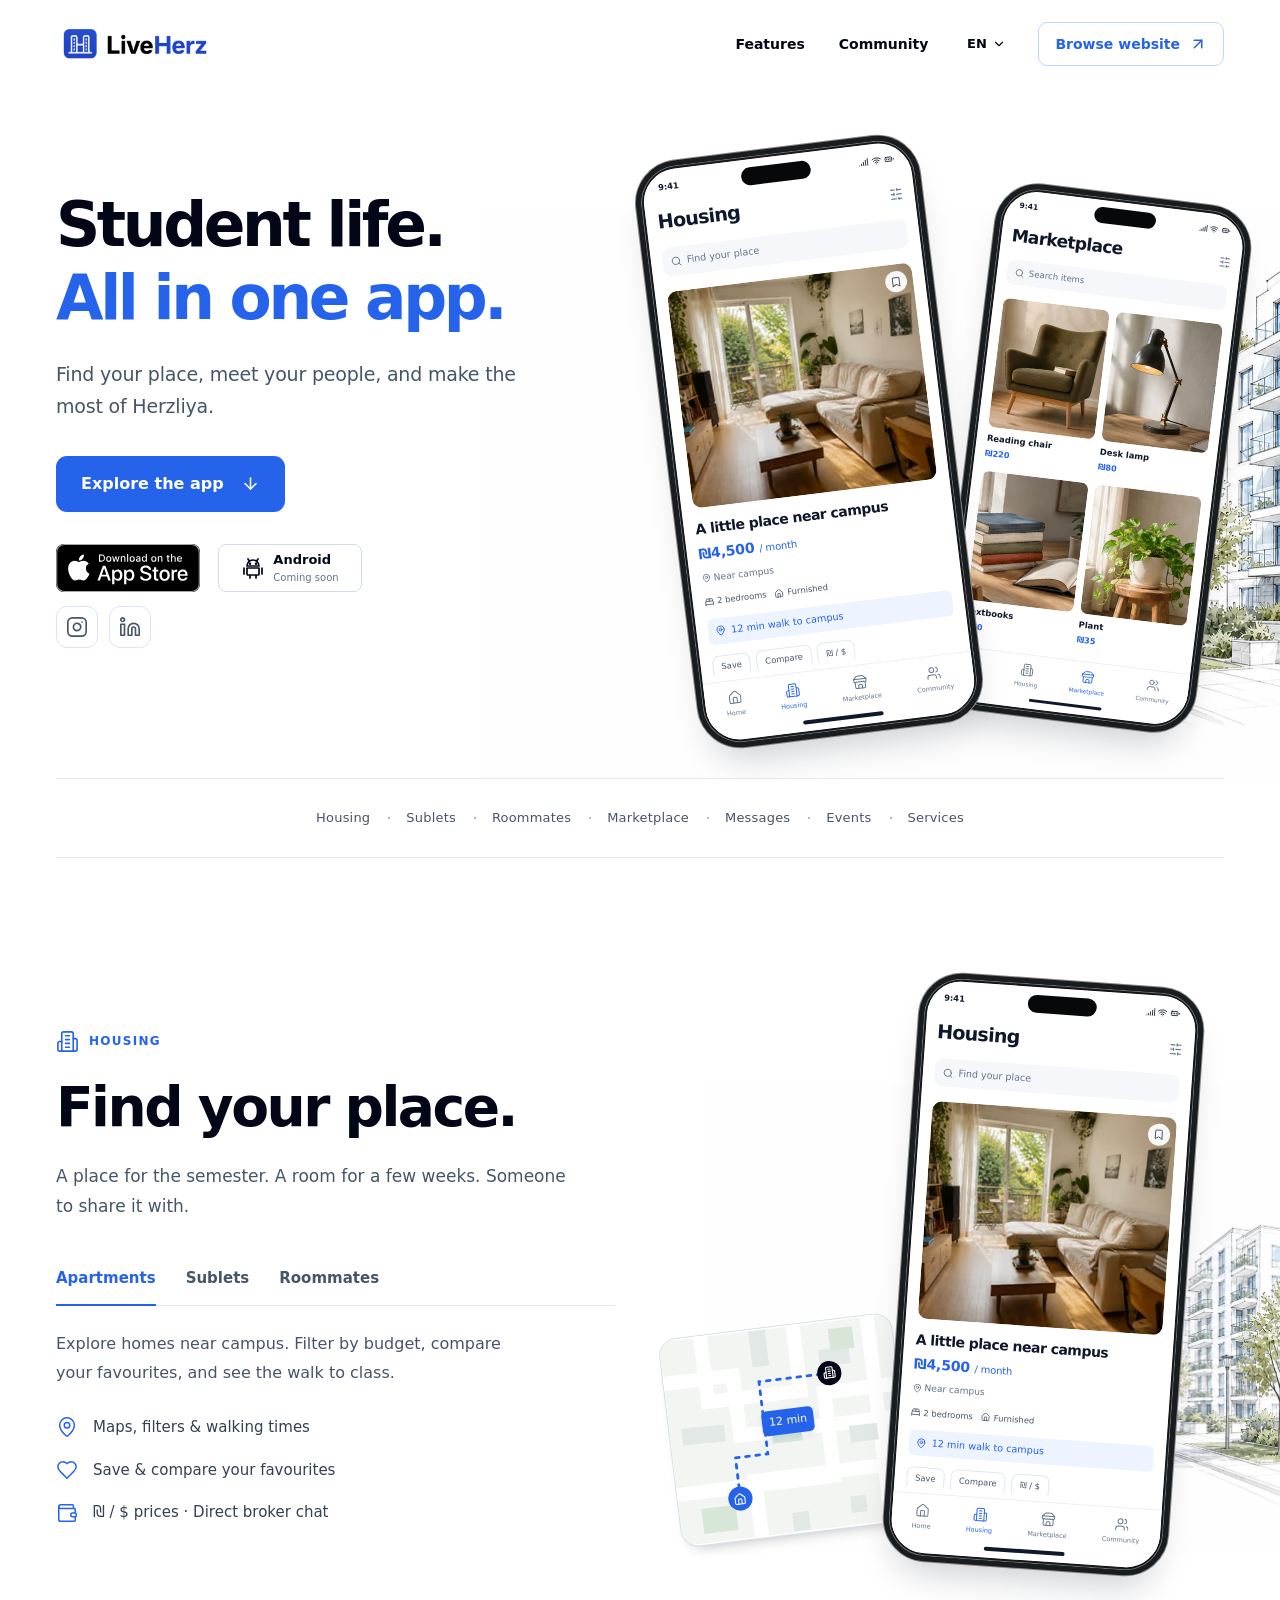
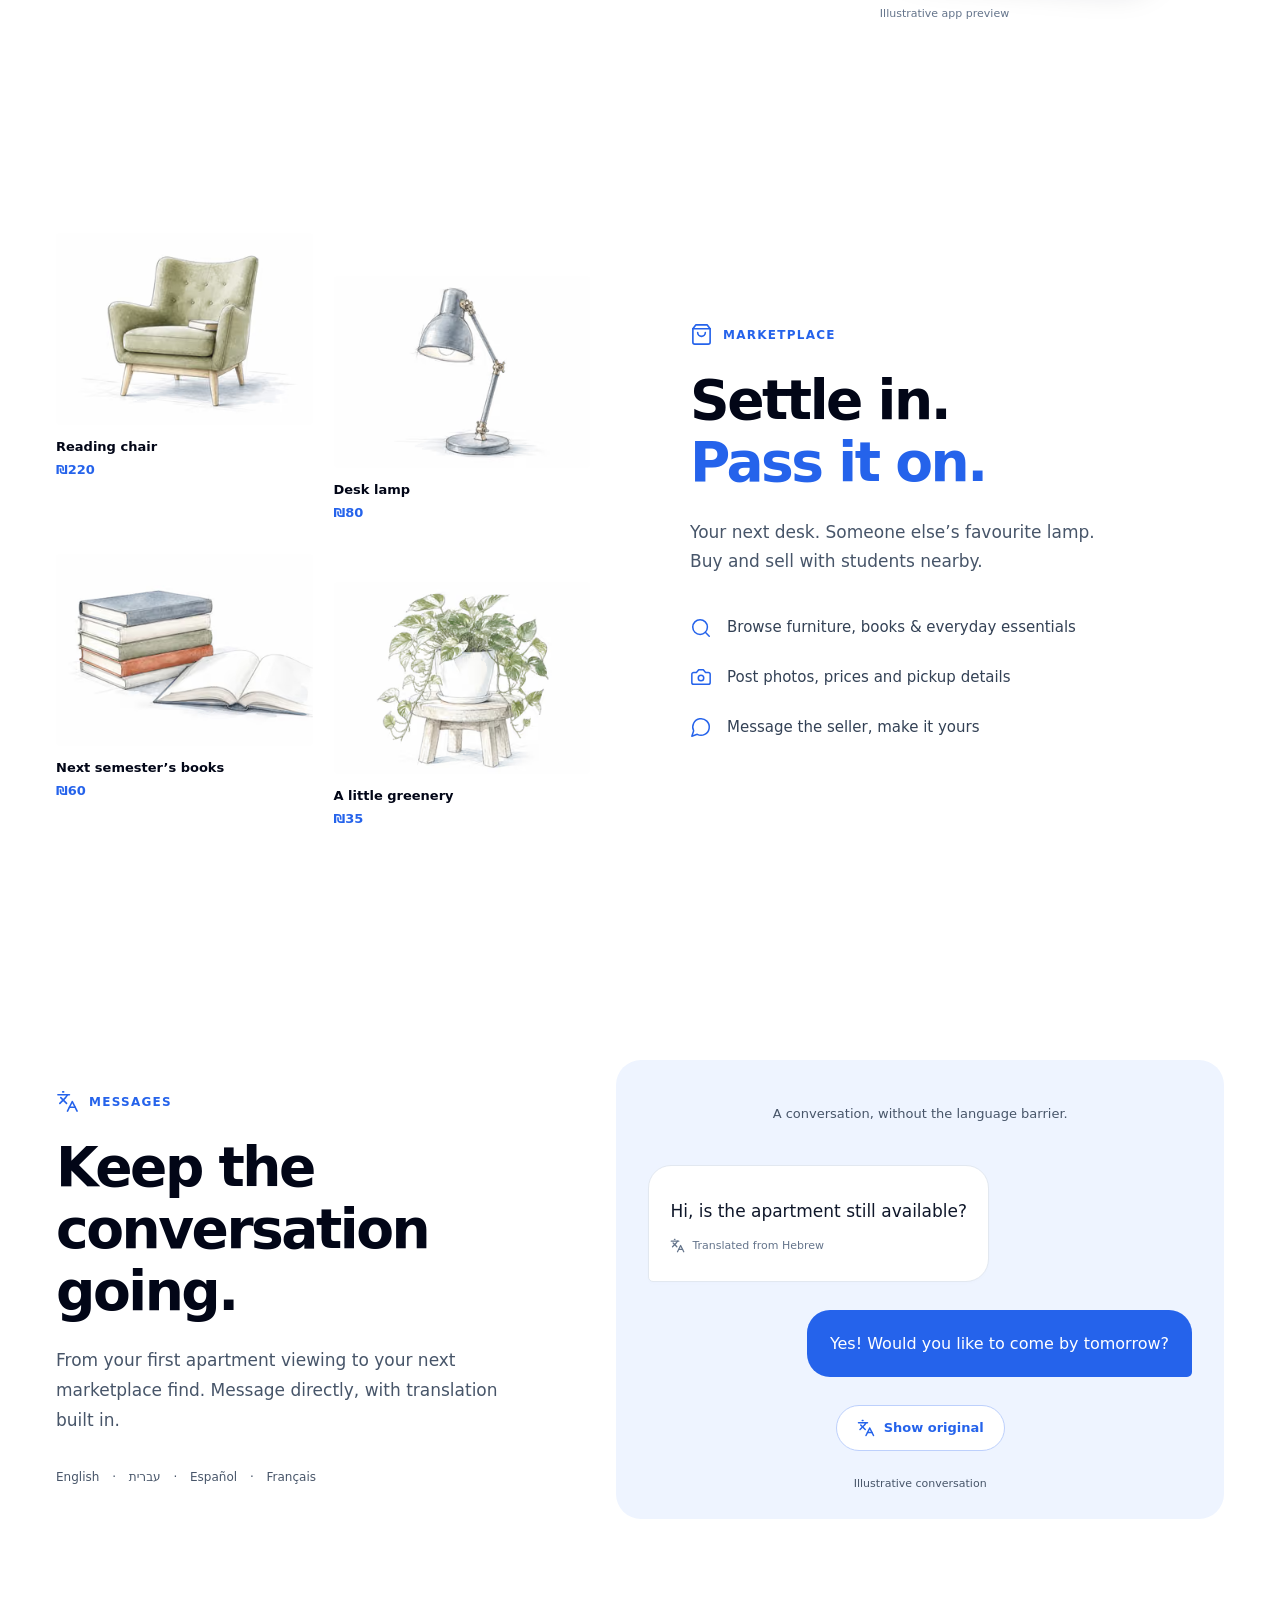
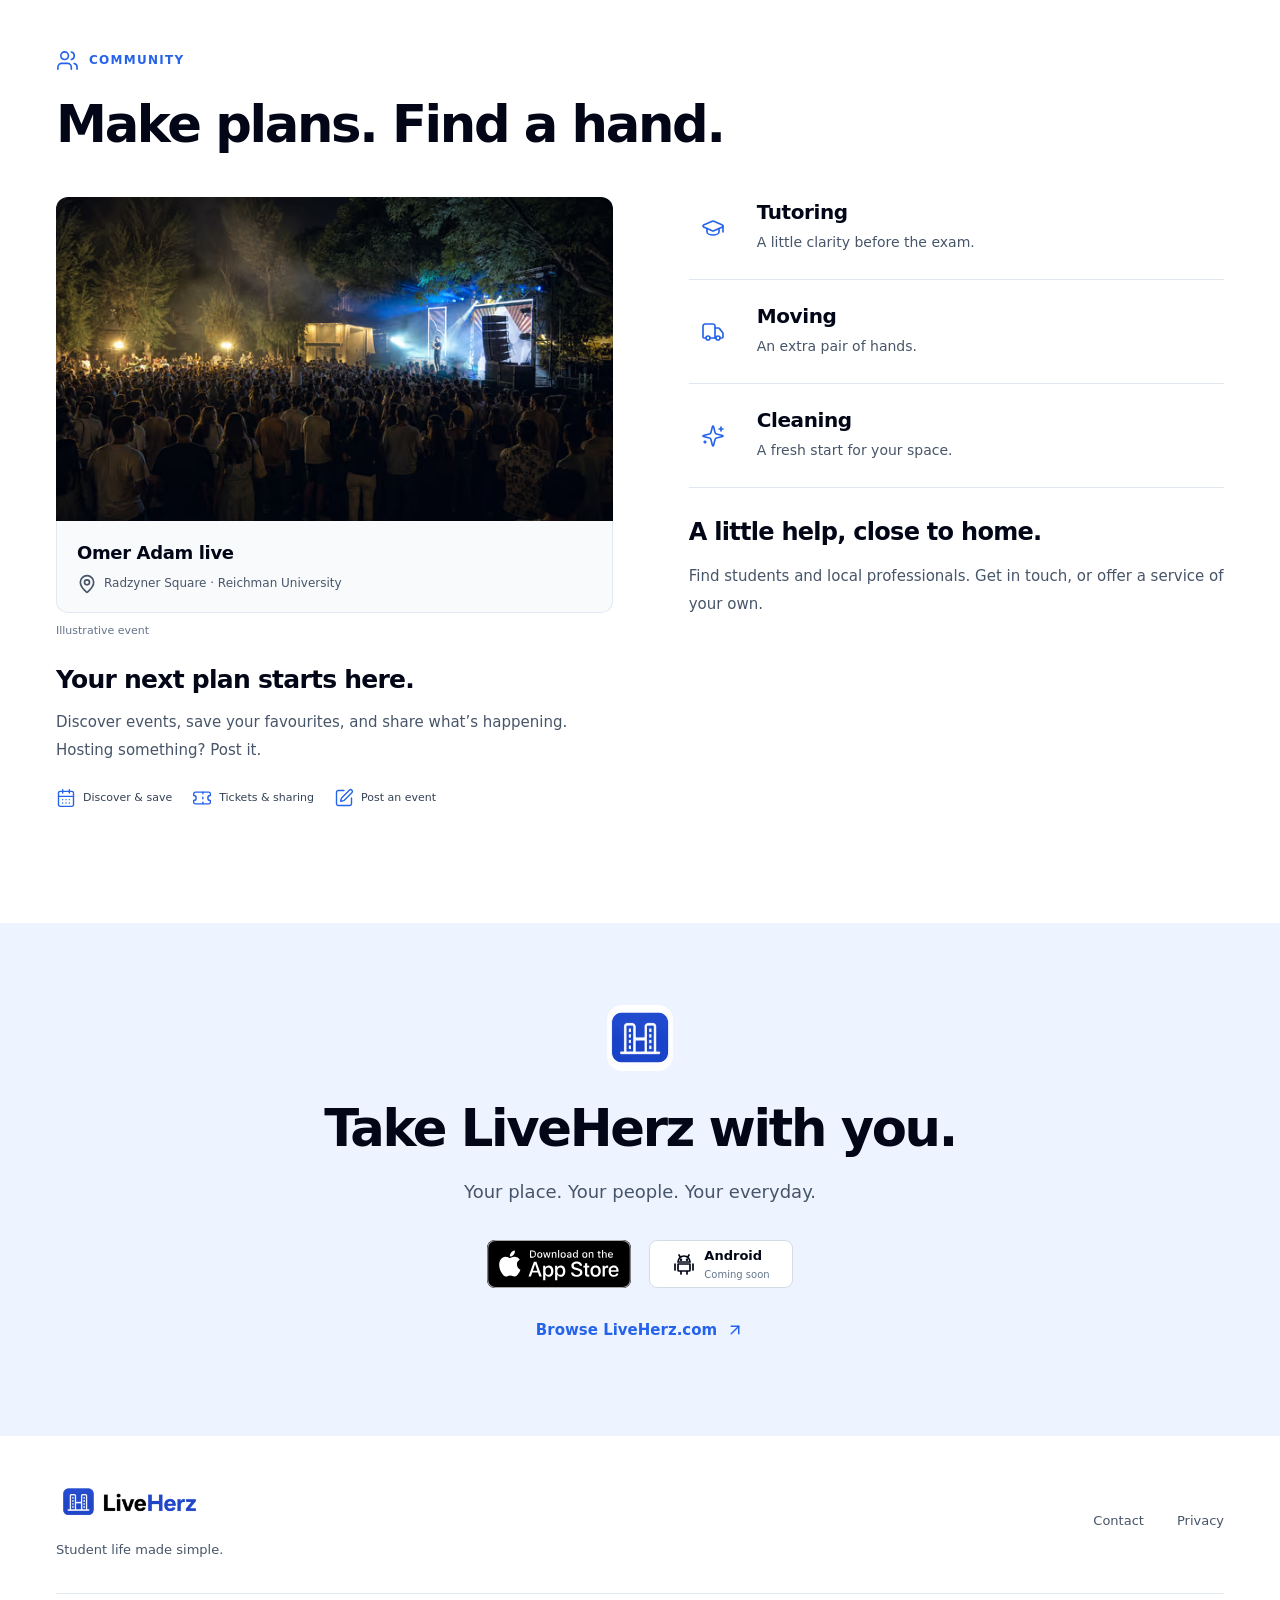
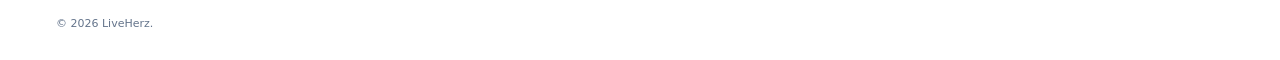
==== commit b828b88b: "Publish matching smaller store buttons" ====
--- a/index.html
+++ b/index.html
@@ -37,8 +37,8 @@
     <meta name="twitter:description" content="Housing, sublets, roommates, marketplace, translated messages, events and services for student life around Herzliya. Available on iOS. Coming soon on Android." />
     <meta name="twitter:image" content="https://liveherz.app/assets/social/en.png" />
     
-    <script type="module" crossorigin src="/assets/index-BSP75AS8.js"></script>
-    <link rel="stylesheet" crossorigin href="/assets/index-Co6bbbhR.css">
+    <script type="module" crossorigin src="/assets/index-DQadl-Nr.js"></script>
+    <link rel="stylesheet" crossorigin href="/assets/index-lr3qI_G7.css">
   </head>
   <body>
     <div id="root"><a class="skip-link" href="#main">Skip to content</a><header class="site-header"><div class="page-width header-inner"><a class="brand " href="/" aria-label="LiveHerz home"><img src="/assets/brand/wordmark.png" width="533" height="149" alt="LiveHerz"/></a><nav class="desktop-nav" aria-label="Features"><a href="#features">Features</a><a href="#community">Community</a></nav><div class="header-actions"><div class="language-select"><span aria-hidden="true">EN</span><svg xmlns="http://www.w3.org/2000/svg" width="14" height="14" viewBox="0 0 24 24" fill="none" stroke="currentColor" stroke-width="2" stroke-linecap="round" stroke-linejoin="round" class="lucide lucide-chevron-down" aria-hidden="true"><path d="m6 9 6 6 6-6"></path></svg><select aria-label="Choose language"><option value="en" lang="en" selected="">English</option><option value="he" lang="he">עברית</option><option value="es" lang="es">Español</option><option value="fr" lang="fr">Français</option></select></div><a href="https://liveherz.com/" class="website-link header-website" target="_blank" rel="noopener noreferrer">Browse website<svg xmlns="http://www.w3.org/2000/svg" width="18" height="18" viewBox="0 0 24 24" fill="none" stroke="currentColor" stroke-width="2" stroke-linecap="round" stroke-linejoin="round" class="lucide lucide-arrow-up-right directional-icon" aria-hidden="true"><path d="M7 7h10v10"></path><path d="M7 17 17 7"></path></svg></a><button class="menu-button" type="button" aria-label="Open menu" aria-expanded="false" aria-controls="mobile-menu"><svg xmlns="http://www.w3.org/2000/svg" width="23" height="23" viewBox="0 0 24 24" fill="none" stroke="currentColor" stroke-width="2" stroke-linecap="round" stroke-linejoin="round" class="lucide lucide-menu"><line x1="4" x2="20" y1="12" y2="12"></line><line x1="4" x2="20" y1="6" y2="6"></line><line x1="4" x2="20" y1="18" y2="18"></line></svg></button></div></div><nav class="mobile-menu" id="mobile-menu" hidden="" aria-label="Features"><a href="#features">Features</a><a href="#community">Community</a><a href="https://liveherz.com/" class="website-link " target="_blank" rel="noopener noreferrer">Browse website<svg xmlns="http://www.w3.org/2000/svg" width="18" height="18" viewBox="0 0 24 24" fill="none" stroke="currentColor" stroke-width="2" stroke-linecap="round" stroke-linejoin="round" class="lucide lucide-arrow-up-right directional-icon" aria-hidden="true"><path d="M7 7h10v10"></path><path d="M7 17 17 7"></path></svg></a></nav></header><main id="main" tabindex="-1"><section class="hero" aria-labelledby="hero-title"><img class="hero-architecture" src="/assets/brand/architecture.webp" width="1672" height="941" alt=""/><div class="page-width hero-grid"><div class="hero-copy"><h1 id="hero-title">Student life.<span>All in one app.</span></h1><p>Find your place, meet your people, and make the most of Herzliya.</p><a class="primary-button" href="#features">Explore the app<svg xmlns="http://www.w3.org/2000/svg" width="19" height="19" viewBox="0 0 24 24" fill="none" stroke="currentColor" stroke-width="2" stroke-linecap="round" stroke-linejoin="round" class="lucide lucide-arrow-down" aria-hidden="true"><path d="M12 5v14"></path><path d="m19 12-7 7-7-7"></path></svg></a><div class="platform-statuses platform-statuses-compact" aria-label="App availability"><a href="https://apps.apple.com/us/app/liveherz/id6805903536" class="store-download" aria-label="Download for iOS"><img src="/assets/badges/apple-en.svg" alt="Download for iOS" width="180" height="60"/></a><div class="platform-status" data-platform="android"><svg viewBox="0 0 24 24" fill="none" stroke="currentColor" stroke-width="1.7" stroke-linecap="round" stroke-linejoin="round" aria-hidden="true" width="32" height="32"><path d="m7 3 1.5 2.5M17 3l-1.5 2.5M6 10a6 6 0 0 1 12 0H6ZM6 12h12v6a1 1 0 0 1-1 1H7a1 1 0 0 1-1-1v-6ZM3 12v6m18-6v6M9 19v3m6-3v3"></path><path d="M9 7.8h.01M15 7.8h.01" stroke-width="2.5"></path></svg><div><strong dir="ltr">Android</strong><span>Coming soon</span></div></div></div><nav class="hero-social-links" aria-label="Contact"><a href="https://www.instagram.com/liveherz/" target="_blank" rel="noopener noreferrer" aria-label="Instagram"><svg xmlns="http://www.w3.org/2000/svg" width="22" height="22" viewBox="0 0 24 24" fill="none" stroke="currentColor" stroke-width="1.8" stroke-linecap="round" stroke-linejoin="round" class="lucide lucide-instagram" aria-hidden="true"><rect width="20" height="20" x="2" y="2" rx="5" ry="5"></rect><path d="M16 11.37A4 4 0 1 1 12.63 8 4 4 0 0 1 16 11.37z"></path><line x1="17.5" x2="17.51" y1="6.5" y2="6.5"></line></svg></a><a href="https://www.linkedin.com/in/live-herz-9b8230414/?skipRedirect=true" target="_blank" rel="noopener noreferrer" aria-label="LinkedIn"><svg xmlns="http://www.w3.org/2000/svg" width="22" height="22" viewBox="0 0 24 24" fill="none" stroke="currentColor" stroke-width="1.8" stroke-linecap="round" stroke-linejoin="round" class="lucide lucide-linkedin" aria-hidden="true"><path d="M16 8a6 6 0 0 1 6 6v7h-4v-7a2 2 0 0 0-2-2 2 2 0 0 0-2 2v7h-4v-7a6 6 0 0 1 6-6z"></path><rect width="4" height="12" x="2" y="9"></rect><circle cx="4" cy="4" r="2"></circle></svg></a></nav></div><div class="hero-phones"><div class="device hero-phone-primary" data-kind="apartments" role="img" aria-label="Illustrative housing app preview with a sample apartment near campus" dir="ltr" lang="en"><div class="device-screen" aria-hidden="true"><div class="phone-status"><span>9:41</span><div class="phone-island"></div><span class="phone-signal"><svg xmlns="http://www.w3.org/2000/svg" width="24" height="24" viewBox="0 0 24 24" fill="none" stroke="currentColor" stroke-width="2" stroke-linecap="round" stroke-linejoin="round" class="lucide lucide-signal"><path d="M2 20h.01"></path><path d="M7 20v-4"></path><path d="M12 20v-8"></path><path d="M17 20V8"></path><path d="M22 4v16"></path></svg><svg xmlns="http://www.w3.org/2000/svg" width="24" height="24" viewBox="0 0 24 24" fill="none" stroke="currentColor" stroke-width="2" stroke-linecap="round" stroke-linejoin="round" class="lucide lucide-wifi"><path d="M12 20h.01"></path><path d="M2 8.82a15 15 0 0 1 20 0"></path><path d="M5 12.859a10 10 0 0 1 14 0"></path><path d="M8.5 16.429a5 5 0 0 1 7 0"></path></svg><svg xmlns="http://www.w3.org/2000/svg" width="24" height="24" viewBox="0 0 24 24" fill="none" stroke="currentColor" stroke-width="2" stroke-linecap="round" stroke-linejoin="round" class="lucide lucide-battery-full"><rect width="16" height="10" x="2" y="7" rx="2" ry="2"></rect><line x1="22" x2="22" y1="11" y2="13"></line><line x1="6" x2="6" y1="11" y2="13"></line><line x1="10" x2="10" y1="11" y2="13"></line><line x1="14" x2="14" y1="11" y2="13"></line></svg></span></div><div class="preview-content"><div class="preview-heading">Housing<svg xmlns="http://www.w3.org/2000/svg" width="17" height="17" viewBox="0 0 24 24" fill="none" stroke="currentColor" stroke-width="2" stroke-linecap="round" stroke-linejoin="round" class="lucide lucide-sliders-horizontal"><line x1="21" x2="14" y1="4" y2="4"></line><line x1="10" x2="3" y1="4" y2="4"></line><line x1="21" x2="12" y1="12" y2="12"></line><line x1="8" x2="3" y1="12" y2="12"></line><line x1="21" x2="16" y1="20" y2="20"></line><line x1="12" x2="3" y1="20" y2="20"></line><line x1="14" x2="14" y1="2" y2="6"></line><line x1="8" x2="8" y1="10" y2="14"></line><line x1="16" x2="16" y1="18" y2="22"></line></svg></div><div class="preview-search"><svg xmlns="http://www.w3.org/2000/svg" width="12" height="12" viewBox="0 0 24 24" fill="none" stroke="currentColor" stroke-width="2" stroke-linecap="round" stroke-linejoin="round" class="lucide lucide-search"><circle cx="11" cy="11" r="8"></circle><path d="m21 21-4.3-4.3"></path></svg><span>Find your place</span></div><div class="preview-listing-photo"><picture class=""><source type="image/avif" srcSet="/assets/photos/apartment-320.avif 320w, /assets/photos/apartment-640.avif 640w, /assets/photos/apartment-1100.avif 1100w" sizes="(max-width: 700px) 200px, 320px"/><img src="/assets/photos/apartment-640.webp" srcSet="/assets/photos/apartment-320.webp 320w, /assets/photos/apartment-640.webp 640w, /assets/photos/apartment-1100.webp 1100w" sizes="(max-width: 700px) 200px, 320px" alt="" width="1100" height="825" loading="eager" fetchpriority="high" decoding="async"/></picture><span class="preview-save"><svg xmlns="http://www.w3.org/2000/svg" width="15" height="15" viewBox="0 0 24 24" fill="none" stroke="currentColor" stroke-width="2" stroke-linecap="round" stroke-linejoin="round" class="lucide lucide-bookmark"><path d="m19 21-7-4-7 4V5a2 2 0 0 1 2-2h10a2 2 0 0 1 2 2v16z"></path></svg></span></div><div class="preview-listing-title">A little place near campus</div><div class="preview-price">₪4,500<!-- --> <span>/ month</span></div><div class="preview-location"><svg xmlns="http://www.w3.org/2000/svg" width="12" height="12" viewBox="0 0 24 24" fill="none" stroke="currentColor" stroke-width="2" stroke-linecap="round" stroke-linejoin="round" class="lucide lucide-map-pin"><path d="M20 10c0 4.993-5.539 10.193-7.399 11.799a1 1 0 0 1-1.202 0C9.539 20.193 4 14.993 4 10a8 8 0 0 1 16 0"></path><circle cx="12" cy="10" r="3"></circle></svg>Near campus</div><div class="preview-facts"><span><svg xmlns="http://www.w3.org/2000/svg" width="12" height="12" viewBox="0 0 24 24" fill="none" stroke="currentColor" stroke-width="2" stroke-linecap="round" stroke-linejoin="round" class="lucide lucide-bed-double"><path d="M2 20v-8a2 2 0 0 1 2-2h16a2 2 0 0 1 2 2v8"></path><path d="M4 10V6a2 2 0 0 1 2-2h12a2 2 0 0 1 2 2v4"></path><path d="M12 4v6"></path><path d="M2 18h20"></path></svg>2 bedrooms</span><span><svg xmlns="http://www.w3.org/2000/svg" width="12" height="12" viewBox="0 0 24 24" fill="none" stroke="currentColor" stroke-width="2" stroke-linecap="round" stroke-linejoin="round" class="lucide lucide-house"><path d="M15 21v-8a1 1 0 0 0-1-1h-4a1 1 0 0 0-1 1v8"></path><path d="M3 10a2 2 0 0 1 .709-1.528l7-5.999a2 2 0 0 1 2.582 0l7 5.999A2 2 0 0 1 21 10v9a2 2 0 0 1-2 2H5a2 2 0 0 1-2-2z"></path></svg>Furnished</span></div><div class="preview-walking"><span><svg xmlns="http://www.w3.org/2000/svg" width="14" height="14" viewBox="0 0 24 24" fill="none" stroke="currentColor" stroke-width="2" stroke-linecap="round" stroke-linejoin="round" class="lucide lucide-map-pin"><path d="M20 10c0 4.993-5.539 10.193-7.399 11.799a1 1 0 0 1-1.202 0C9.539 20.193 4 14.993 4 10a8 8 0 0 1 16 0"></path><circle cx="12" cy="10" r="3"></circle></svg></span>12 min walk to campus</div><div class="preview-chip-row"><span>Save</span><span>Compare</span><span>₪ / $</span></div></div><div class="preview-nav"><div class=""><svg xmlns="http://www.w3.org/2000/svg" width="18" height="18" viewBox="0 0 24 24" fill="none" stroke="currentColor" stroke-width="1.6" stroke-linecap="round" stroke-linejoin="round" class="lucide lucide-house"><path d="M15 21v-8a1 1 0 0 0-1-1h-4a1 1 0 0 0-1 1v8"></path><path d="M3 10a2 2 0 0 1 .709-1.528l7-5.999a2 2 0 0 1 2.582 0l7 5.999A2 2 0 0 1 21 10v9a2 2 0 0 1-2 2H5a2 2 0 0 1-2-2z"></path></svg><span>Home</span></div><div class="active"><svg xmlns="http://www.w3.org/2000/svg" width="18" height="18" viewBox="0 0 24 24" fill="none" stroke="currentColor" stroke-width="1.6" stroke-linecap="round" stroke-linejoin="round" class="lucide lucide-building2"><path d="M6 22V4a2 2 0 0 1 2-2h8a2 2 0 0 1 2 2v18Z"></path><path d="M6 12H4a2 2 0 0 0-2 2v6a2 2 0 0 0 2 2h2"></path><path d="M18 9h2a2 2 0 0 1 2 2v9a2 2 0 0 1-2 2h-2"></path><path d="M10 6h4"></path><path d="M10 10h4"></path><path d="M10 14h4"></path><path d="M10 18h4"></path></svg><span>Housing</span></div><div class=""><svg xmlns="http://www.w3.org/2000/svg" width="18" height="18" viewBox="0 0 24 24" fill="none" stroke="currentColor" stroke-width="1.6" stroke-linecap="round" stroke-linejoin="round" class="lucide lucide-store"><path d="m2 7 4.41-4.41A2 2 0 0 1 7.83 2h8.34a2 2 0 0 1 1.42.59L22 7"></path><path d="M4 12v8a2 2 0 0 0 2 2h12a2 2 0 0 0 2-2v-8"></path><path d="M15 22v-4a2 2 0 0 0-2-2h-2a2 2 0 0 0-2 2v4"></path><path d="M2 7h20"></path><path d="M22 7v3a2 2 0 0 1-2 2a2.7 2.7 0 0 1-1.59-.63.7.7 0 0 0-.82 0A2.7 2.7 0 0 1 16 12a2.7 2.7 0 0 1-1.59-.63.7.7 0 0 0-.82 0A2.7 2.7 0 0 1 12 12a2.7 2.7 0 0 1-1.59-.63.7.7 0 0 0-.82 0A2.7 2.7 0 0 1 8 12a2.7 2.7 0 0 1-1.59-.63.7.7 0 0 0-.82 0A2.7 2.7 0 0 1 4 12a2 2 0 0 1-2-2V7"></path></svg><span>Marketplace</span></div><div class=""><svg xmlns="http://www.w3.org/2000/svg" width="18" height="18" viewBox="0 0 24 24" fill="none" stroke="currentColor" stroke-width="1.6" stroke-linecap="round" stroke-linejoin="round" class="lucide lucide-users"><path d="M16 21v-2a4 4 0 0 0-4-4H6a4 4 0 0 0-4 4v2"></path><circle cx="9" cy="7" r="4"></circle><path d="M22 21v-2a4 4 0 0 0-3-3.87"></path><path d="M16 3.13a4 4 0 0 1 0 7.75"></path></svg><span>Community</span></div></div><div class="home-indicator"></div></div></div><div class="device hero-phone-secondary" data-kind="market" role="img" aria-label="Illustrative marketplace app preview with student essentials" dir="ltr" lang="en"><div class="device-screen" aria-hidden="true"><div class="phone-status"><span>9:41</span><div class="phone-island"></div><span class="phone-signal"><svg xmlns="http://www.w3.org/2000/svg" width="24" height="24" viewBox="0 0 24 24" fill="none" stroke="currentColor" stroke-width="2" stroke-linecap="round" stroke-linejoin="round" class="lucide lucide-signal"><path d="M2 20h.01"></path><path d="M7 20v-4"></path><path d="M12 20v-8"></path><path d="M17 20V8"></path><path d="M22 4v16"></path></svg><svg xmlns="http://www.w3.org/2000/svg" width="24" height="24" viewBox="0 0 24 24" fill="none" stroke="currentColor" stroke-width="2" stroke-linecap="round" stroke-linejoin="round" class="lucide lucide-wifi"><path d="M12 20h.01"></path><path d="M2 8.82a15 15 0 0 1 20 0"></path><path d="M5 12.859a10 10 0 0 1 14 0"></path><path d="M8.5 16.429a5 5 0 0 1 7 0"></path></svg><svg xmlns="http://www.w3.org/2000/svg" width="24" height="24" viewBox="0 0 24 24" fill="none" stroke="currentColor" stroke-width="2" stroke-linecap="round" stroke-linejoin="round" class="lucide lucide-battery-full"><rect width="16" height="10" x="2" y="7" rx="2" ry="2"></rect><line x1="22" x2="22" y1="11" y2="13"></line><line x1="6" x2="6" y1="11" y2="13"></line><line x1="10" x2="10" y1="11" y2="13"></line><line x1="14" x2="14" y1="11" y2="13"></line></svg></span></div><div class="preview-content"><div class="preview-heading">Marketplace<svg xmlns="http://www.w3.org/2000/svg" width="17" height="17" viewBox="0 0 24 24" fill="none" stroke="currentColor" stroke-width="2" stroke-linecap="round" stroke-linejoin="round" class="lucide lucide-sliders-horizontal"><line x1="21" x2="14" y1="4" y2="4"></line><line x1="10" x2="3" y1="4" y2="4"></line><line x1="21" x2="12" y1="12" y2="12"></line><line x1="8" x2="3" y1="12" y2="12"></line><line x1="21" x2="16" y1="20" y2="20"></line><line x1="12" x2="3" y1="20" y2="20"></line><line x1="14" x2="14" y1="2" y2="6"></line><line x1="8" x2="8" y1="10" y2="14"></line><line x1="16" x2="16" y1="18" y2="22"></line></svg></div><div class="preview-search"><svg xmlns="http://www.w3.org/2000/svg" width="12" height="12" viewBox="0 0 24 24" fill="none" stroke="currentColor" stroke-width="2" stroke-linecap="round" stroke-linejoin="round" class="lucide lucide-search"><circle cx="11" cy="11" r="8"></circle><path d="m21 21-4.3-4.3"></path></svg><span>Search items</span></div><div class="preview-market-grid"><div class="preview-market-item"><picture class=""><source type="image/avif" srcSet="/assets/photos/chair-320.avif 320w, /assets/photos/chair-640.avif 640w, /assets/photos/chair-1100.avif 1100w" sizes="140px"/><img src="/assets/photos/chair-640.webp" srcSet="/assets/photos/chair-320.webp 320w, /assets/photos/chair-640.webp 640w, /assets/photos/chair-1100.webp 1100w" sizes="140px" alt="" width="1100" height="825" loading="eager" fetchpriority="auto" decoding="async"/></picture><div>Reading chair</div><strong>₪220</strong></div><div class="preview-market-item"><picture class=""><source type="image/avif" srcSet="/assets/photos/lamp-320.avif 320w, /assets/photos/lamp-640.avif 640w, /assets/photos/lamp-1100.avif 1100w" sizes="140px"/><img src="/assets/photos/lamp-640.webp" srcSet="/assets/photos/lamp-320.webp 320w, /assets/photos/lamp-640.webp 640w, /assets/photos/lamp-1100.webp 1100w" sizes="140px" alt="" width="1100" height="825" loading="eager" fetchpriority="auto" decoding="async"/></picture><div>Desk lamp</div><strong>₪80</strong></div><div class="preview-market-item"><picture class=""><source type="image/avif" srcSet="/assets/photos/books-320.avif 320w, /assets/photos/books-640.avif 640w, /assets/photos/books-1100.avif 1100w" sizes="140px"/><img src="/assets/photos/books-640.webp" srcSet="/assets/photos/books-320.webp 320w, /assets/photos/books-640.webp 640w, /assets/photos/books-1100.webp 1100w" sizes="140px" alt="" width="1100" height="825" loading="eager" fetchpriority="auto" decoding="async"/></picture><div>Textbooks</div><strong>₪60</strong></div><div class="preview-market-item"><picture class=""><source type="image/avif" srcSet="/assets/photos/plant-320.avif 320w, /assets/photos/plant-640.avif 640w, /assets/photos/plant-1100.avif 1100w" sizes="140px"/><img src="/assets/photos/plant-640.webp" srcSet="/assets/photos/plant-320.webp 320w, /assets/photos/plant-640.webp 640w, /assets/photos/plant-1100.webp 1100w" sizes="140px" alt="" width="1100" height="825" loading="eager" fetchpriority="auto" decoding="async"/></picture><div>Plant</div><strong>₪35</strong></div></div></div><div class="preview-nav"><div class=""><svg xmlns="http://www.w3.org/2000/svg" width="18" height="18" viewBox="0 0 24 24" fill="none" stroke="currentColor" stroke-width="1.6" stroke-linecap="round" stroke-linejoin="round" class="lucide lucide-house"><path d="M15 21v-8a1 1 0 0 0-1-1h-4a1 1 0 0 0-1 1v8"></path><path d="M3 10a2 2 0 0 1 .709-1.528l7-5.999a2 2 0 0 1 2.582 0l7 5.999A2 2 0 0 1 21 10v9a2 2 0 0 1-2 2H5a2 2 0 0 1-2-2z"></path></svg><span>Home</span></div><div class=""><svg xmlns="http://www.w3.org/2000/svg" width="18" height="18" viewBox="0 0 24 24" fill="none" stroke="currentColor" stroke-width="1.6" stroke-linecap="round" stroke-linejoin="round" class="lucide lucide-building2"><path d="M6 22V4a2 2 0 0 1 2-2h8a2 2 0 0 1 2 2v18Z"></path><path d="M6 12H4a2 2 0 0 0-2 2v6a2 2 0 0 0 2 2h2"></path><path d="M18 9h2a2 2 0 0 1 2 2v9a2 2 0 0 1-2 2h-2"></path><path d="M10 6h4"></path><path d="M10 10h4"></path><path d="M10 14h4"></path><path d="M10 18h4"></path></svg><span>Housing</span></div><div class="active"><svg xmlns="http://www.w3.org/2000/svg" width="18" height="18" viewBox="0 0 24 24" fill="none" stroke="currentColor" stroke-width="1.6" stroke-linecap="round" stroke-linejoin="round" class="lucide lucide-store"><path d="m2 7 4.41-4.41A2 2 0 0 1 7.83 2h8.34a2 2 0 0 1 1.42.59L22 7"></path><path d="M4 12v8a2 2 0 0 0 2 2h12a2 2 0 0 0 2-2v-8"></path><path d="M15 22v-4a2 2 0 0 0-2-2h-2a2 2 0 0 0-2 2v4"></path><path d="M2 7h20"></path><path d="M22 7v3a2 2 0 0 1-2 2a2.7 2.7 0 0 1-1.59-.63.7.7 0 0 0-.82 0A2.7 2.7 0 0 1 16 12a2.7 2.7 0 0 1-1.59-.63.7.7 0 0 0-.82 0A2.7 2.7 0 0 1 12 12a2.7 2.7 0 0 1-1.59-.63.7.7 0 0 0-.82 0A2.7 2.7 0 0 1 8 12a2.7 2.7 0 0 1-1.59-.63.7.7 0 0 0-.82 0A2.7 2.7 0 0 1 4 12a2 2 0 0 1-2-2V7"></path></svg><span>Marketplace</span></div><div class=""><svg xmlns="http://www.w3.org/2000/svg" width="18" height="18" viewBox="0 0 24 24" fill="none" stroke="currentColor" stroke-width="1.6" stroke-linecap="round" stroke-linejoin="round" class="lucide lucide-users"><path d="M16 21v-2a4 4 0 0 0-4-4H6a4 4 0 0 0-4 4v2"></path><circle cx="9" cy="7" r="4"></circle><path d="M22 21v-2a4 4 0 0 0-3-3.87"></path><path d="M16 3.13a4 4 0 0 1 0 7.75"></path></svg><span>Community</span></div></div><div class="home-indicator"></div></div></div></div></div></section><div class="page-width feature-rail"><a href="#features">Housing</a><a href="#features">Sublets</a><a href="#features">Roommates</a><a href="#marketplace">Marketplace</a><a href="#messages">Messages</a><a href="#community">Events</a><a href="#services">Services</a></div><section class="section housing-section" id="features" aria-labelledby="housing-title"><div class="page-width split-layout housing-layout"><div class="reveal section-copy housing-copy"><div class="section-label"><svg xmlns="http://www.w3.org/2000/svg" width="23" height="23" viewBox="0 0 24 24" fill="none" stroke="currentColor" stroke-width="1.7" stroke-linecap="round" stroke-linejoin="round" class="lucide lucide-building2" aria-hidden="true"><path d="M6 22V4a2 2 0 0 1 2-2h8a2 2 0 0 1 2 2v18Z"></path><path d="M6 12H4a2 2 0 0 0-2 2v6a2 2 0 0 0 2 2h2"></path><path d="M18 9h2a2 2 0 0 1 2 2v9a2 2 0 0 1-2 2h-2"></path><path d="M10 6h4"></path><path d="M10 10h4"></path><path d="M10 14h4"></path><path d="M10 18h4"></path></svg><span>Housing</span></div><h2 id="housing-title">Find your place.</h2><p class="section-intro">A place for the semester. A room for a few weeks. Someone to share it with.</p><div class="housing-tabs" role="tablist" aria-label="Explore housing features"><button type="button" role="tab" id="tab-apartments" aria-selected="true" aria-controls="panel-apartments" tabindex="0">Apartments</button><button type="button" role="tab" id="tab-sublets" aria-selected="false" aria-controls="panel-sublets" tabindex="-1">Sublets</button><button type="button" role="tab" id="tab-roommates" aria-selected="false" aria-controls="panel-roommates" tabindex="-1">Roommates</button></div><div class="housing-panels"><div class="housing-panel" role="tabpanel" id="panel-apartments" aria-labelledby="tab-apartments" tabindex="0"><p>Explore homes near campus. Filter by budget, compare your favourites, and see the walk to class.</p><ul class="detail-list "><li><svg xmlns="http://www.w3.org/2000/svg" width="22" height="22" viewBox="0 0 24 24" fill="none" stroke="currentColor" stroke-width="1.65" stroke-linecap="round" stroke-linejoin="round" class="lucide lucide-map-pin" aria-hidden="true"><path d="M20 10c0 4.993-5.539 10.193-7.399 11.799a1 1 0 0 1-1.202 0C9.539 20.193 4 14.993 4 10a8 8 0 0 1 16 0"></path><circle cx="12" cy="10" r="3"></circle></svg><span>Maps, filters &amp; walking times</span></li><li><svg xmlns="http://www.w3.org/2000/svg" width="22" height="22" viewBox="0 0 24 24" fill="none" stroke="currentColor" stroke-width="1.65" stroke-linecap="round" stroke-linejoin="round" class="lucide lucide-heart" aria-hidden="true"><path d="M19 14c1.49-1.46 3-3.21 3-5.5A5.5 5.5 0 0 0 16.5 3c-1.76 0-3 .5-4.5 2-1.5-1.5-2.74-2-4.5-2A5.5 5.5 0 0 0 2 8.5c0 2.3 1.5 4.05 3 5.5l7 7Z"></path></svg><span>Save &amp; compare your favourites</span></li><li><svg xmlns="http://www.w3.org/2000/svg" width="22" height="22" viewBox="0 0 24 24" fill="none" stroke="currentColor" stroke-width="1.65" stroke-linecap="round" stroke-linejoin="round" class="lucide lucide-wallet" aria-hidden="true"><path d="M19 7V4a1 1 0 0 0-1-1H5a2 2 0 0 0 0 4h15a1 1 0 0 1 1 1v4h-3a2 2 0 0 0 0 4h3a1 1 0 0 0 1-1v-2a1 1 0 0 0-1-1"></path><path d="M3 5v14a2 2 0 0 0 2 2h15a1 1 0 0 0 1-1v-4"></path></svg><span>₪ / $ prices · Direct broker chat</span></li></ul></div><div class="housing-panel" role="tabpanel" id="panel-sublets" aria-labelledby="tab-sublets" hidden="" tabindex="0"><p>Going away or just arriving? Find a short-term place, post your room, or let people know what you’re looking for.</p><ul class="detail-list "><li><svg xmlns="http://www.w3.org/2000/svg" width="22" height="22" viewBox="0 0 24 24" fill="none" stroke="currentColor" stroke-width="1.65" stroke-linecap="round" stroke-linejoin="round" class="lucide lucide-search" aria-hidden="true"><circle cx="11" cy="11" r="8"></circle><path d="m21 21-4.3-4.3"></path></svg><span>Available &amp; wanted listings</span></li><li><svg xmlns="http://www.w3.org/2000/svg" width="22" height="22" viewBox="0 0 24 24" fill="none" stroke="currentColor" stroke-width="1.65" stroke-linecap="round" stroke-linejoin="round" class="lucide lucide-calendar-days" aria-hidden="true"><path d="M8 2v4"></path><path d="M16 2v4"></path><rect width="18" height="18" x="3" y="4" rx="2"></rect><path d="M3 10h18"></path><path d="M8 14h.01"></path><path d="M12 14h.01"></path><path d="M16 14h.01"></path><path d="M8 18h.01"></path><path d="M12 18h.01"></path><path d="M16 18h.01"></path></svg><span>Real dates, photos &amp; rental details</span></li><li><svg xmlns="http://www.w3.org/2000/svg" width="22" height="22" viewBox="0 0 24 24" fill="none" stroke="currentColor" stroke-width="1.65" stroke-linecap="round" stroke-linejoin="round" class="lucide lucide-message-circle" aria-hidden="true"><path d="M7.9 20A9 9 0 1 0 4 16.1L2 22Z"></path></svg><span>Post a room · Message directly</span></li></ul></div><div class="housing-panel" role="tabpanel" id="panel-roommates" aria-labelledby="tab-roommates" hidden="" tabindex="0"><p>Find someone who feels like a good fit. Explore student profiles, match, and start a conversation.</p><ul class="detail-list "><li><svg xmlns="http://www.w3.org/2000/svg" width="22" height="22" viewBox="0 0 24 24" fill="none" stroke="currentColor" stroke-width="1.65" stroke-linecap="round" stroke-linejoin="round" class="lucide lucide-users" aria-hidden="true"><path d="M16 21v-2a4 4 0 0 0-4-4H6a4 4 0 0 0-4 4v2"></path><circle cx="9" cy="7" r="4"></circle><path d="M22 21v-2a4 4 0 0 0-3-3.87"></path><path d="M16 3.13a4 4 0 0 1 0 7.75"></path></svg><span>Profiles, preferences &amp; lifestyle</span></li><li><svg xmlns="http://www.w3.org/2000/svg" width="22" height="22" viewBox="0 0 24 24" fill="none" stroke="currentColor" stroke-width="1.65" stroke-linecap="round" stroke-linejoin="round" class="lucide lucide-heart" aria-hidden="true"><path d="M19 14c1.49-1.46 3-3.21 3-5.5A5.5 5.5 0 0 0 16.5 3c-1.76 0-3 .5-4.5 2-1.5-1.5-2.74-2-4.5-2A5.5 5.5 0 0 0 2 8.5c0 2.3 1.5 4.05 3 5.5l7 7Z"></path></svg><span>Find a match for your next chapter</span></li><li><svg xmlns="http://www.w3.org/2000/svg" width="22" height="22" viewBox="0 0 24 24" fill="none" stroke="currentColor" stroke-width="1.65" stroke-linecap="round" stroke-linejoin="round" class="lucide lucide-message-circle" aria-hidden="true"><path d="M7.9 20A9 9 0 1 0 4 16.1L2 22Z"></path></svg><span>From a match to a conversation</span></li></ul></div></div></div><div class="reveal housing-visual"><img class="housing-architecture" src="/assets/brand/architecture.webp" width="1672" height="941" alt="" loading="lazy"/><div class="housing-preview-scene" data-preview="apartments" style="opacity:1;transform:none"><div class="mini-scene mini-map" aria-hidden="true" dir="ltr"><svg viewBox="0 0 250 220" fill="none"><rect width="250" height="220" fill="#f3f5f3"></rect><path d="M-5 45h80v65h180M45-10v80h100V-10M-5 165h175V75h95M85 230v-70h180M225 230V-5" stroke="white" stroke-width="15"></path><path d="m13 104 46 1m70 114v-20M106 0v39m63-1h33M201 198h-17M192 123h30" stroke="#e2e8e5" stroke-width="18"></path><path d="M24 183h37v27H24zM109 91h32v32h-32zM182 8h26v23h-26z" fill="#d8e6d8"></path><path class="walking-path" d="M67 177v-44h35V55h76" stroke="#2563eb" stroke-width="3" stroke-dasharray="4 7" stroke-linecap="round"></path><circle cx="67" cy="177" r="13" fill="#2563eb"></circle><circle cx="178" cy="55" r="13" fill="#020617"></circle></svg><div class="map-home"><svg xmlns="http://www.w3.org/2000/svg" width="13" height="13" viewBox="0 0 24 24" fill="none" stroke="currentColor" stroke-width="2" stroke-linecap="round" stroke-linejoin="round" class="lucide lucide-house"><path d="M15 21v-8a1 1 0 0 0-1-1h-4a1 1 0 0 0-1 1v8"></path><path d="M3 10a2 2 0 0 1 .709-1.528l7-5.999a2 2 0 0 1 2.582 0l7 5.999A2 2 0 0 1 21 10v9a2 2 0 0 1-2 2H5a2 2 0 0 1-2-2z"></path></svg></div><div class="map-campus"><svg xmlns="http://www.w3.org/2000/svg" width="13" height="13" viewBox="0 0 24 24" fill="none" stroke="currentColor" stroke-width="2" stroke-linecap="round" stroke-linejoin="round" class="lucide lucide-building2"><path d="M6 22V4a2 2 0 0 1 2-2h8a2 2 0 0 1 2 2v18Z"></path><path d="M6 12H4a2 2 0 0 0-2 2v6a2 2 0 0 0 2 2h2"></path><path d="M18 9h2a2 2 0 0 1 2 2v9a2 2 0 0 1-2 2h-2"></path><path d="M10 6h4"></path><path d="M10 10h4"></path><path d="M10 14h4"></path><path d="M10 18h4"></path></svg></div><div class="map-time">12 min</div></div><div class="device housing-phone" data-kind="apartments" role="img" aria-label="Apartments — Illustrative app preview" dir="ltr" lang="en"><div class="device-screen" aria-hidden="true"><div class="phone-status"><span>9:41</span><div class="phone-island"></div><span class="phone-signal"><svg xmlns="http://www.w3.org/2000/svg" width="24" height="24" viewBox="0 0 24 24" fill="none" stroke="currentColor" stroke-width="2" stroke-linecap="round" stroke-linejoin="round" class="lucide lucide-signal"><path d="M2 20h.01"></path><path d="M7 20v-4"></path><path d="M12 20v-8"></path><path d="M17 20V8"></path><path d="M22 4v16"></path></svg><svg xmlns="http://www.w3.org/2000/svg" width="24" height="24" viewBox="0 0 24 24" fill="none" stroke="currentColor" stroke-width="2" stroke-linecap="round" stroke-linejoin="round" class="lucide lucide-wifi"><path d="M12 20h.01"></path><path d="M2 8.82a15 15 0 0 1 20 0"></path><path d="M5 12.859a10 10 0 0 1 14 0"></path><path d="M8.5 16.429a5 5 0 0 1 7 0"></path></svg><svg xmlns="http://www.w3.org/2000/svg" width="24" height="24" viewBox="0 0 24 24" fill="none" stroke="currentColor" stroke-width="2" stroke-linecap="round" stroke-linejoin="round" class="lucide lucide-battery-full"><rect width="16" height="10" x="2" y="7" rx="2" ry="2"></rect><line x1="22" x2="22" y1="11" y2="13"></line><line x1="6" x2="6" y1="11" y2="13"></line><line x1="10" x2="10" y1="11" y2="13"></line><line x1="14" x2="14" y1="11" y2="13"></line></svg></span></div><div class="preview-content"><div class="preview-heading">Housing<svg xmlns="http://www.w3.org/2000/svg" width="17" height="17" viewBox="0 0 24 24" fill="none" stroke="currentColor" stroke-width="2" stroke-linecap="round" stroke-linejoin="round" class="lucide lucide-sliders-horizontal"><line x1="21" x2="14" y1="4" y2="4"></line><line x1="10" x2="3" y1="4" y2="4"></line><line x1="21" x2="12" y1="12" y2="12"></line><line x1="8" x2="3" y1="12" y2="12"></line><line x1="21" x2="16" y1="20" y2="20"></line><line x1="12" x2="3" y1="20" y2="20"></line><line x1="14" x2="14" y1="2" y2="6"></line><line x1="8" x2="8" y1="10" y2="14"></line><line x1="16" x2="16" y1="18" y2="22"></line></svg></div><div class="preview-search"><svg xmlns="http://www.w3.org/2000/svg" width="12" height="12" viewBox="0 0 24 24" fill="none" stroke="currentColor" stroke-width="2" stroke-linecap="round" stroke-linejoin="round" class="lucide lucide-search"><circle cx="11" cy="11" r="8"></circle><path d="m21 21-4.3-4.3"></path></svg><span>Find your place</span></div><div class="preview-listing-photo"><picture class=""><source type="image/avif" srcSet="/assets/photos/apartment-320.avif 320w, /assets/photos/apartment-640.avif 640w, /assets/photos/apartment-1100.avif 1100w" sizes="(max-width: 700px) 200px, 320px"/><img src="/assets/photos/apartment-640.webp" srcSet="/assets/photos/apartment-320.webp 320w, /assets/photos/apartment-640.webp 640w, /assets/photos/apartment-1100.webp 1100w" sizes="(max-width: 700px) 200px, 320px" alt="" width="1100" height="825" loading="lazy" fetchpriority="auto" decoding="async"/></picture><span class="preview-save"><svg xmlns="http://www.w3.org/2000/svg" width="15" height="15" viewBox="0 0 24 24" fill="none" stroke="currentColor" stroke-width="2" stroke-linecap="round" stroke-linejoin="round" class="lucide lucide-bookmark"><path d="m19 21-7-4-7 4V5a2 2 0 0 1 2-2h10a2 2 0 0 1 2 2v16z"></path></svg></span></div><div class="preview-listing-title">A little place near campus</div><div class="preview-price">₪4,500<!-- --> <span>/ month</span></div><div class="preview-location"><svg xmlns="http://www.w3.org/2000/svg" width="12" height="12" viewBox="0 0 24 24" fill="none" stroke="currentColor" stroke-width="2" stroke-linecap="round" stroke-linejoin="round" class="lucide lucide-map-pin"><path d="M20 10c0 4.993-5.539 10.193-7.399 11.799a1 1 0 0 1-1.202 0C9.539 20.193 4 14.993 4 10a8 8 0 0 1 16 0"></path><circle cx="12" cy="10" r="3"></circle></svg>Near campus</div><div class="preview-facts"><span><svg xmlns="http://www.w3.org/2000/svg" width="12" height="12" viewBox="0 0 24 24" fill="none" stroke="currentColor" stroke-width="2" stroke-linecap="round" stroke-linejoin="round" class="lucide lucide-bed-double"><path d="M2 20v-8a2 2 0 0 1 2-2h16a2 2 0 0 1 2 2v8"></path><path d="M4 10V6a2 2 0 0 1 2-2h12a2 2 0 0 1 2 2v4"></path><path d="M12 4v6"></path><path d="M2 18h20"></path></svg>2 bedrooms</span><span><svg xmlns="http://www.w3.org/2000/svg" width="12" height="12" viewBox="0 0 24 24" fill="none" stroke="currentColor" stroke-width="2" stroke-linecap="round" stroke-linejoin="round" class="lucide lucide-house"><path d="M15 21v-8a1 1 0 0 0-1-1h-4a1 1 0 0 0-1 1v8"></path><path d="M3 10a2 2 0 0 1 .709-1.528l7-5.999a2 2 0 0 1 2.582 0l7 5.999A2 2 0 0 1 21 10v9a2 2 0 0 1-2 2H5a2 2 0 0 1-2-2z"></path></svg>Furnished</span></div><div class="preview-walking"><span><svg xmlns="http://www.w3.org/2000/svg" width="14" height="14" viewBox="0 0 24 24" fill="none" stroke="currentColor" stroke-width="2" stroke-linecap="round" stroke-linejoin="round" class="lucide lucide-map-pin"><path d="M20 10c0 4.993-5.539 10.193-7.399 11.799a1 1 0 0 1-1.202 0C9.539 20.193 4 14.993 4 10a8 8 0 0 1 16 0"></path><circle cx="12" cy="10" r="3"></circle></svg></span>12 min walk to campus</div><div class="preview-chip-row"><span>Save</span><span>Compare</span><span>₪ / $</span></div></div><div class="preview-nav"><div class=""><svg xmlns="http://www.w3.org/2000/svg" width="18" height="18" viewBox="0 0 24 24" fill="none" stroke="currentColor" stroke-width="1.6" stroke-linecap="round" stroke-linejoin="round" class="lucide lucide-house"><path d="M15 21v-8a1 1 0 0 0-1-1h-4a1 1 0 0 0-1 1v8"></path><path d="M3 10a2 2 0 0 1 .709-1.528l7-5.999a2 2 0 0 1 2.582 0l7 5.999A2 2 0 0 1 21 10v9a2 2 0 0 1-2 2H5a2 2 0 0 1-2-2z"></path></svg><span>Home</span></div><div class="active"><svg xmlns="http://www.w3.org/2000/svg" width="18" height="18" viewBox="0 0 24 24" fill="none" stroke="currentColor" stroke-width="1.6" stroke-linecap="round" stroke-linejoin="round" class="lucide lucide-building2"><path d="M6 22V4a2 2 0 0 1 2-2h8a2 2 0 0 1 2 2v18Z"></path><path d="M6 12H4a2 2 0 0 0-2 2v6a2 2 0 0 0 2 2h2"></path><path d="M18 9h2a2 2 0 0 1 2 2v9a2 2 0 0 1-2 2h-2"></path><path d="M10 6h4"></path><path d="M10 10h4"></path><path d="M10 14h4"></path><path d="M10 18h4"></path></svg><span>Housing</span></div><div class=""><svg xmlns="http://www.w3.org/2000/svg" width="18" height="18" viewBox="0 0 24 24" fill="none" stroke="currentColor" stroke-width="1.6" stroke-linecap="round" stroke-linejoin="round" class="lucide lucide-store"><path d="m2 7 4.41-4.41A2 2 0 0 1 7.83 2h8.34a2 2 0 0 1 1.42.59L22 7"></path><path d="M4 12v8a2 2 0 0 0 2 2h12a2 2 0 0 0 2-2v-8"></path><path d="M15 22v-4a2 2 0 0 0-2-2h-2a2 2 0 0 0-2 2v4"></path><path d="M2 7h20"></path><path d="M22 7v3a2 2 0 0 1-2 2a2.7 2.7 0 0 1-1.59-.63.7.7 0 0 0-.82 0A2.7 2.7 0 0 1 16 12a2.7 2.7 0 0 1-1.59-.63.7.7 0 0 0-.82 0A2.7 2.7 0 0 1 12 12a2.7 2.7 0 0 1-1.59-.63.7.7 0 0 0-.82 0A2.7 2.7 0 0 1 8 12a2.7 2.7 0 0 1-1.59-.63.7.7 0 0 0-.82 0A2.7 2.7 0 0 1 4 12a2 2 0 0 1-2-2V7"></path></svg><span>Marketplace</span></div><div class=""><svg xmlns="http://www.w3.org/2000/svg" width="18" height="18" viewBox="0 0 24 24" fill="none" stroke="currentColor" stroke-width="1.6" stroke-linecap="round" stroke-linejoin="round" class="lucide lucide-users"><path d="M16 21v-2a4 4 0 0 0-4-4H6a4 4 0 0 0-4 4v2"></path><circle cx="9" cy="7" r="4"></circle><path d="M22 21v-2a4 4 0 0 0-3-3.87"></path><path d="M16 3.13a4 4 0 0 1 0 7.75"></path></svg><span>Community</span></div></div><div class="home-indicator"></div></div></div></div><p class="preview-caption">Illustrative app preview</p></div></div></section><section class="section marketplace-section" id="marketplace" aria-labelledby="market-title"><div class="page-width split-layout market-layout"><div class="reveal market-visual"><div class="market-editorial-grid"><figure class="market-item market-item-0"><picture class=""><source type="image/avif" srcSet="/assets/photos/chair-sketch-320.avif 320w, /assets/photos/chair-sketch-640.avif 640w, /assets/photos/chair-sketch-1100.avif 1100w" sizes="(max-width: 700px) 43vw, (max-width: 1050px) 23vw, 270px"/><img src="/assets/photos/chair-sketch-640.webp" srcSet="/assets/photos/chair-sketch-320.webp 320w, /assets/photos/chair-sketch-640.webp 640w, /assets/photos/chair-sketch-1100.webp 1100w" sizes="(max-width: 700px) 43vw, (max-width: 1050px) 23vw, 270px" alt="Sketch of a sage-green reading chair" width="1100" height="825" loading="lazy" fetchpriority="auto" decoding="async"/></picture><figcaption><span>Reading chair</span><span class="item-price" dir="ltr">₪220</span></figcaption></figure><figure class="market-item market-item-1"><picture class=""><source type="image/avif" srcSet="/assets/photos/lamp-sketch-320.avif 320w, /assets/photos/lamp-sketch-640.avif 640w, /assets/photos/lamp-sketch-1100.avif 1100w" sizes="(max-width: 700px) 43vw, (max-width: 1050px) 23vw, 270px"/><img src="/assets/photos/lamp-sketch-640.webp" srcSet="/assets/photos/lamp-sketch-320.webp 320w, /assets/photos/lamp-sketch-640.webp 640w, /assets/photos/lamp-sketch-1100.webp 1100w" sizes="(max-width: 700px) 43vw, (max-width: 1050px) 23vw, 270px" alt="Sketch of an adjustable blue-grey desk lamp" width="1100" height="825" loading="lazy" fetchpriority="auto" decoding="async"/></picture><figcaption><span>Desk lamp</span><span class="item-price" dir="ltr">₪80</span></figcaption></figure><figure class="market-item market-item-2"><picture class=""><source type="image/avif" srcSet="/assets/photos/books-sketch-320.avif 320w, /assets/photos/books-sketch-640.avif 640w, /assets/photos/books-sketch-1100.avif 1100w" sizes="(max-width: 700px) 43vw, (max-width: 1050px) 23vw, 270px"/><img src="/assets/photos/books-sketch-640.webp" srcSet="/assets/photos/books-sketch-320.webp 320w, /assets/photos/books-sketch-640.webp 640w, /assets/photos/books-sketch-1100.webp 1100w" sizes="(max-width: 700px) 43vw, (max-width: 1050px) 23vw, 270px" alt="Sketch of stacked books beside an open book" width="1100" height="825" loading="lazy" fetchpriority="auto" decoding="async"/></picture><figcaption><span>Next semester’s books</span><span class="item-price" dir="ltr">₪60</span></figcaption></figure><figure class="market-item market-item-3"><picture class=""><source type="image/avif" srcSet="/assets/photos/plant-sketch-320.avif 320w, /assets/photos/plant-sketch-640.avif 640w, /assets/photos/plant-sketch-1100.avif 1100w" sizes="(max-width: 700px) 43vw, (max-width: 1050px) 23vw, 270px"/><img src="/assets/photos/plant-sketch-640.webp" srcSet="/assets/photos/plant-sketch-320.webp 320w, /assets/photos/plant-sketch-640.webp 640w, /assets/photos/plant-sketch-1100.webp 1100w" sizes="(max-width: 700px) 43vw, (max-width: 1050px) 23vw, 270px" alt="Sketch of a leafy plant in a ceramic pot on a wooden stool" width="1100" height="825" loading="lazy" fetchpriority="auto" decoding="async"/></picture><figcaption><span>A little greenery</span><span class="item-price" dir="ltr">₪35</span></figcaption></figure></div></div><div class="reveal section-copy market-copy"><div class="section-label"><svg xmlns="http://www.w3.org/2000/svg" width="23" height="23" viewBox="0 0 24 24" fill="none" stroke="currentColor" stroke-width="1.7" stroke-linecap="round" stroke-linejoin="round" class="lucide lucide-shopping-bag" aria-hidden="true"><path d="M6 2 3 6v14a2 2 0 0 0 2 2h14a2 2 0 0 0 2-2V6l-3-4Z"></path><path d="M3 6h18"></path><path d="M16 10a4 4 0 0 1-8 0"></path></svg><span>Marketplace</span></div><h2 id="market-title">Settle in.<span class="accent-line">Pass it on.</span></h2><p class="section-intro">Your next desk. Someone else’s favourite lamp. Buy and sell with students nearby.</p><ul class="detail-list "><li><svg xmlns="http://www.w3.org/2000/svg" width="22" height="22" viewBox="0 0 24 24" fill="none" stroke="currentColor" stroke-width="1.65" stroke-linecap="round" stroke-linejoin="round" class="lucide lucide-search" aria-hidden="true"><circle cx="11" cy="11" r="8"></circle><path d="m21 21-4.3-4.3"></path></svg><span>Browse furniture, books &amp; everyday essentials</span></li><li><svg xmlns="http://www.w3.org/2000/svg" width="22" height="22" viewBox="0 0 24 24" fill="none" stroke="currentColor" stroke-width="1.65" stroke-linecap="round" stroke-linejoin="round" class="lucide lucide-camera" aria-hidden="true"><path d="M14.5 4h-5L7 7H4a2 2 0 0 0-2 2v9a2 2 0 0 0 2 2h16a2 2 0 0 0 2-2V9a2 2 0 0 0-2-2h-3l-2.5-3z"></path><circle cx="12" cy="13" r="3"></circle></svg><span>Post photos, prices and pickup details</span></li><li><svg xmlns="http://www.w3.org/2000/svg" width="22" height="22" viewBox="0 0 24 24" fill="none" stroke="currentColor" stroke-width="1.65" stroke-linecap="round" stroke-linejoin="round" class="lucide lucide-message-circle" aria-hidden="true"><path d="M7.9 20A9 9 0 1 0 4 16.1L2 22Z"></path></svg><span>Message the seller, make it yours</span></li></ul></div></div></section><section class="section messaging-section" id="messages" aria-labelledby="messages-title"><div class="page-width split-layout messaging-layout"><div class="reveal section-copy messages-copy"><div class="section-label"><svg xmlns="http://www.w3.org/2000/svg" width="23" height="23" viewBox="0 0 24 24" fill="none" stroke="currentColor" stroke-width="1.7" stroke-linecap="round" stroke-linejoin="round" class="lucide lucide-languages" aria-hidden="true"><path d="m5 8 6 6"></path><path d="m4 14 6-6 2-3"></path><path d="M2 5h12"></path><path d="M7 2h1"></path><path d="m22 22-5-10-5 10"></path><path d="M14 18h6"></path></svg><span>Messages</span></div><h2 id="messages-title">Keep the conversation going.</h2><p class="section-intro">From your first apartment viewing to your next marketplace find. Message directly, with translation built in.</p><p class="supported-languages" dir="ltr">English · עברית · Español · Français</p></div><div class="reveal translation-demo"><p class="conversation-heading">A conversation, without the language barrier.</p><div class="chat-conversation"><div class="chat-incoming" id="translated-message" aria-live="polite" aria-atomic="true"><p lang="en" dir="ltr" style="opacity:1;transform:none">Hi, is the apartment still available?</p><span class="chat-translation-label"><svg xmlns="http://www.w3.org/2000/svg" width="15" height="15" viewBox="0 0 24 24" fill="none" stroke="currentColor" stroke-width="2" stroke-linecap="round" stroke-linejoin="round" class="lucide lucide-languages" aria-hidden="true"><path d="m5 8 6 6"></path><path d="m4 14 6-6 2-3"></path><path d="M2 5h12"></path><path d="M7 2h1"></path><path d="m22 22-5-10-5 10"></path><path d="M14 18h6"></path></svg>Translated from Hebrew</span></div><p class="chat-outgoing">Yes! Would you like to come by tomorrow?</p></div><button class="translation-toggle" type="button" aria-pressed="false" aria-controls="translated-message"><svg xmlns="http://www.w3.org/2000/svg" width="18" height="18" viewBox="0 0 24 24" fill="none" stroke="currentColor" stroke-width="2" stroke-linecap="round" stroke-linejoin="round" class="lucide lucide-languages" aria-hidden="true"><path d="m5 8 6 6"></path><path d="m4 14 6-6 2-3"></path><path d="M2 5h12"></path><path d="M7 2h1"></path><path d="m22 22-5-10-5 10"></path><path d="M14 18h6"></path></svg>Show original</button><p class="preview-caption">Illustrative conversation</p></div></div></section><section class="section community-section" id="community" aria-labelledby="community-title"><div class="page-width"><div class="reveal community-heading"><div class="section-label"><svg xmlns="http://www.w3.org/2000/svg" width="23" height="23" viewBox="0 0 24 24" fill="none" stroke="currentColor" stroke-width="1.7" stroke-linecap="round" stroke-linejoin="round" class="lucide lucide-users" aria-hidden="true"><path d="M16 21v-2a4 4 0 0 0-4-4H6a4 4 0 0 0-4 4v2"></path><circle cx="9" cy="7" r="4"></circle><path d="M22 21v-2a4 4 0 0 0-3-3.87"></path><path d="M16 3.13a4 4 0 0 1 0 7.75"></path></svg><span>Community</span></div><h2 id="community-title">Make plans. Find a hand.</h2></div><div class="community-columns"><div class="reveal events-column"><figure class="event-preview"><picture class="events-photo"><source type="image/avif" srcSet="/assets/photos/community-320.avif 320w, /assets/photos/community-640.avif 640w, /assets/photos/community-1100.avif 1100w" sizes="(max-width: 760px) 90vw, 550px"/><img src="/assets/photos/community-640.webp" srcSet="/assets/photos/community-320.webp 320w, /assets/photos/community-640.webp 640w, /assets/photos/community-1100.webp 1100w" sizes="(max-width: 760px) 90vw, 550px" alt="An illustrative night concert at Radzyner Square, with students beneath the trees and a blue-lit stage" width="1100" height="619" loading="lazy" fetchpriority="auto" decoding="async"/></picture><figcaption><div class="event-details"><strong>Omer Adam live</strong><span><svg xmlns="http://www.w3.org/2000/svg" width="20" height="20" viewBox="0 0 24 24" fill="none" stroke="currentColor" stroke-width="2" stroke-linecap="round" stroke-linejoin="round" class="lucide lucide-map-pin" aria-hidden="true"><path d="M20 10c0 4.993-5.539 10.193-7.399 11.799a1 1 0 0 1-1.202 0C9.539 20.193 4 14.993 4 10a8 8 0 0 1 16 0"></path><circle cx="12" cy="10" r="3"></circle></svg>Radzyner Square · Reichman University</span></div></figcaption><p class="preview-caption">Illustrative event</p></figure><h3>Your next plan starts here.</h3><p>Discover events, save your favourites, and share what’s happening. Hosting something? Post it.</p><ul class="detail-list events-features"><li><svg xmlns="http://www.w3.org/2000/svg" width="22" height="22" viewBox="0 0 24 24" fill="none" stroke="currentColor" stroke-width="1.65" stroke-linecap="round" stroke-linejoin="round" class="lucide lucide-calendar-days" aria-hidden="true"><path d="M8 2v4"></path><path d="M16 2v4"></path><rect width="18" height="18" x="3" y="4" rx="2"></rect><path d="M3 10h18"></path><path d="M8 14h.01"></path><path d="M12 14h.01"></path><path d="M16 14h.01"></path><path d="M8 18h.01"></path><path d="M12 18h.01"></path><path d="M16 18h.01"></path></svg><span>Discover &amp; save</span></li><li><svg xmlns="http://www.w3.org/2000/svg" width="22" height="22" viewBox="0 0 24 24" fill="none" stroke="currentColor" stroke-width="1.65" stroke-linecap="round" stroke-linejoin="round" class="lucide lucide-ticket" aria-hidden="true"><path d="M2 9a3 3 0 0 1 0 6v2a2 2 0 0 0 2 2h16a2 2 0 0 0 2-2v-2a3 3 0 0 1 0-6V7a2 2 0 0 0-2-2H4a2 2 0 0 0-2 2Z"></path><path d="M13 5v2"></path><path d="M13 17v2"></path><path d="M13 11v2"></path></svg><span>Tickets &amp; sharing</span></li><li><svg xmlns="http://www.w3.org/2000/svg" width="22" height="22" viewBox="0 0 24 24" fill="none" stroke="currentColor" stroke-width="1.65" stroke-linecap="round" stroke-linejoin="round" class="lucide lucide-square-pen" aria-hidden="true"><path d="M12 3H5a2 2 0 0 0-2 2v14a2 2 0 0 0 2 2h14a2 2 0 0 0 2-2v-7"></path><path d="M18.375 2.625a1 1 0 0 1 3 3l-9.013 9.014a2 2 0 0 1-.853.505l-2.873.84a.5.5 0 0 1-.62-.62l.84-2.873a2 2 0 0 1 .506-.852z"></path></svg><span>Post an event</span></li></ul></div><div class="reveal services-column"><div class="service-list" id="services"><div class="service-row"><div class="service-icon"><svg xmlns="http://www.w3.org/2000/svg" width="24" height="24" viewBox="0 0 24 24" fill="none" stroke="currentColor" stroke-width="1.65" stroke-linecap="round" stroke-linejoin="round" class="lucide lucide-graduation-cap" aria-hidden="true"><path d="M21.42 10.922a1 1 0 0 0-.019-1.838L12.83 5.18a2 2 0 0 0-1.66 0L2.6 9.08a1 1 0 0 0 0 1.832l8.57 3.908a2 2 0 0 0 1.66 0z"></path><path d="M22 10v6"></path><path d="M6 12.5V16a6 3 0 0 0 12 0v-3.5"></path></svg></div><div><h3>Tutoring</h3><p>A little clarity before the exam.</p></div></div><div class="service-row"><div class="service-icon"><svg xmlns="http://www.w3.org/2000/svg" width="24" height="24" viewBox="0 0 24 24" fill="none" stroke="currentColor" stroke-width="1.65" stroke-linecap="round" stroke-linejoin="round" class="lucide lucide-truck" aria-hidden="true"><path d="M14 18V6a2 2 0 0 0-2-2H4a2 2 0 0 0-2 2v11a1 1 0 0 0 1 1h2"></path><path d="M15 18H9"></path><path d="M19 18h2a1 1 0 0 0 1-1v-3.65a1 1 0 0 0-.22-.624l-3.48-4.35A1 1 0 0 0 17.52 8H14"></path><circle cx="17" cy="18" r="2"></circle><circle cx="7" cy="18" r="2"></circle></svg></div><div><h3>Moving</h3><p>An extra pair of hands.</p></div></div><div class="service-row"><div class="service-icon"><svg xmlns="http://www.w3.org/2000/svg" width="24" height="24" viewBox="0 0 24 24" fill="none" stroke="currentColor" stroke-width="1.65" stroke-linecap="round" stroke-linejoin="round" class="lucide lucide-sparkles" aria-hidden="true"><path d="M9.937 15.5A2 2 0 0 0 8.5 14.063l-6.135-1.582a.5.5 0 0 1 0-.962L8.5 9.936A2 2 0 0 0 9.937 8.5l1.582-6.135a.5.5 0 0 1 .963 0L14.063 8.5A2 2 0 0 0 15.5 9.937l6.135 1.581a.5.5 0 0 1 0 .964L15.5 14.063a2 2 0 0 0-1.437 1.437l-1.582 6.135a.5.5 0 0 1-.963 0z"></path><path d="M20 3v4"></path><path d="M22 5h-4"></path><path d="M4 17v2"></path><path d="M5 18H3"></path></svg></div><div><h3>Cleaning</h3><p>A fresh start for your space.</p></div></div></div><h3 class="services-heading">A little help, close to home.</h3><p>Find students and local professionals. Get in touch, or offer a service of your own.</p></div></div></div></section><section class="closing-section" id="get-the-app" aria-labelledby="closing-title"><div class="reveal page-width closing-content"><img class="closing-app-icon" src="/assets/brand/app-icon.png" width="512" height="512" alt="LiveHerz app icon" loading="lazy"/><h2 id="closing-title">Take LiveHerz with you.</h2><p>Your place. Your people. Your everyday.</p><div class="platform-statuses" aria-label="App availability"><a href="https://apps.apple.com/us/app/liveherz/id6805903536" class="store-download" aria-label="Download for iOS"><img src="/assets/badges/apple-en.svg" alt="Download for iOS" width="180" height="60"/></a><div class="platform-status" data-platform="android"><svg viewBox="0 0 24 24" fill="none" stroke="currentColor" stroke-width="1.7" stroke-linecap="round" stroke-linejoin="round" aria-hidden="true" width="32" height="32"><path d="m7 3 1.5 2.5M17 3l-1.5 2.5M6 10a6 6 0 0 1 12 0H6ZM6 12h12v6a1 1 0 0 1-1 1H7a1 1 0 0 1-1-1v-6ZM3 12v6m18-6v6M9 19v3m6-3v3"></path><path d="M9 7.8h.01M15 7.8h.01" stroke-width="2.5"></path></svg><div><strong dir="ltr">Android</strong><span>Coming soon</span></div></div></div><a href="https://liveherz.com/" class="website-link " target="_blank" rel="noopener noreferrer">Browse LiveHerz.com<svg xmlns="http://www.w3.org/2000/svg" width="18" height="18" viewBox="0 0 24 24" fill="none" stroke="currentColor" stroke-width="2" stroke-linecap="round" stroke-linejoin="round" class="lucide lucide-arrow-up-right directional-icon" aria-hidden="true"><path d="M7 7h10v10"></path><path d="M7 17 17 7"></path></svg></a></div></section></main><footer class="site-footer page-width"><div class="footer-main"><div><a class="brand " href="/" aria-label="LiveHerz home"><img src="/assets/brand/wordmark.png" width="533" height="149" alt="LiveHerz"/></a><p>Student life made simple.</p></div><nav aria-label="Contact"><a href="https://liveherz.com/Contact">Contact</a><a href="https://galanger.github.io/liveherz-privacy/">Privacy</a></nav></div><div class="footer-bottom"><span dir="ltr">© 2026 LiveHerz.</span></div></footer></div>
--- a/assets/index-lr3qI_G7.css
+++ b/assets/index-lr3qI_G7.css
@@ -0,0 +1 @@
+*,:before,:after{--tw-border-spacing-x: 0;--tw-border-spacing-y: 0;--tw-translate-x: 0;--tw-translate-y: 0;--tw-rotate: 0;--tw-skew-x: 0;--tw-skew-y: 0;--tw-scale-x: 1;--tw-scale-y: 1;--tw-pan-x: ;--tw-pan-y: ;--tw-pinch-zoom: ;--tw-scroll-snap-strictness: proximity;--tw-gradient-from-position: ;--tw-gradient-via-position: ;--tw-gradient-to-position: ;--tw-ordinal: ;--tw-slashed-zero: ;--tw-numeric-figure: ;--tw-numeric-spacing: ;--tw-numeric-fraction: ;--tw-ring-inset: ;--tw-ring-offset-width: 0px;--tw-ring-offset-color: #fff;--tw-ring-color: rgb(59 130 246 / .5);--tw-ring-offset-shadow: 0 0 #0000;--tw-ring-shadow: 0 0 #0000;--tw-shadow: 0 0 #0000;--tw-shadow-colored: 0 0 #0000;--tw-blur: ;--tw-brightness: ;--tw-contrast: ;--tw-grayscale: ;--tw-hue-rotate: ;--tw-invert: ;--tw-saturate: ;--tw-sepia: ;--tw-drop-shadow: ;--tw-backdrop-blur: ;--tw-backdrop-brightness: ;--tw-backdrop-contrast: ;--tw-backdrop-grayscale: ;--tw-backdrop-hue-rotate: ;--tw-backdrop-invert: ;--tw-backdrop-opacity: ;--tw-backdrop-saturate: ;--tw-backdrop-sepia: ;--tw-contain-size: ;--tw-contain-layout: ;--tw-contain-paint: ;--tw-contain-style: }::backdrop{--tw-border-spacing-x: 0;--tw-border-spacing-y: 0;--tw-translate-x: 0;--tw-translate-y: 0;--tw-rotate: 0;--tw-skew-x: 0;--tw-skew-y: 0;--tw-scale-x: 1;--tw-scale-y: 1;--tw-pan-x: ;--tw-pan-y: ;--tw-pinch-zoom: ;--tw-scroll-snap-strictness: proximity;--tw-gradient-from-position: ;--tw-gradient-via-position: ;--tw-gradient-to-position: ;--tw-ordinal: ;--tw-slashed-zero: ;--tw-numeric-figure: ;--tw-numeric-spacing: ;--tw-numeric-fraction: ;--tw-ring-inset: ;--tw-ring-offset-width: 0px;--tw-ring-offset-color: #fff;--tw-ring-color: rgb(59 130 246 / .5);--tw-ring-offset-shadow: 0 0 #0000;--tw-ring-shadow: 0 0 #0000;--tw-shadow: 0 0 #0000;--tw-shadow-colored: 0 0 #0000;--tw-blur: ;--tw-brightness: ;--tw-contrast: ;--tw-grayscale: ;--tw-hue-rotate: ;--tw-invert: ;--tw-saturate: ;--tw-sepia: ;--tw-drop-shadow: ;--tw-backdrop-blur: ;--tw-backdrop-brightness: ;--tw-backdrop-contrast: ;--tw-backdrop-grayscale: ;--tw-backdrop-hue-rotate: ;--tw-backdrop-invert: ;--tw-backdrop-opacity: ;--tw-backdrop-saturate: ;--tw-backdrop-sepia: ;--tw-contain-size: ;--tw-contain-layout: ;--tw-contain-paint: ;--tw-contain-style: }*,:before,:after{box-sizing:border-box;border-width:0;border-style:solid;border-color:#e5e7eb}:before,:after{--tw-content: ""}html,:host{line-height:1.5;-webkit-text-size-adjust:100%;-moz-tab-size:4;-o-tab-size:4;tab-size:4;font-family:ui-sans-serif,system-ui,-apple-system,BlinkMacSystemFont,Segoe UI,sans-serif;font-feature-settings:normal;font-variation-settings:normal;-webkit-tap-highlight-color:transparent}body{margin:0;line-height:inherit}hr{height:0;color:inherit;border-top-width:1px}abbr:where([title]){-webkit-text-decoration:underline dotted;text-decoration:underline dotted}h1,h2,h3,h4,h5,h6{font-size:inherit;font-weight:inherit}a{color:inherit;text-decoration:inherit}b,strong{font-weight:bolder}code,kbd,samp,pre{font-family:ui-monospace,SFMono-Regular,Menlo,Monaco,Consolas,Liberation Mono,Courier New,monospace;font-feature-settings:normal;font-variation-settings:normal;font-size:1em}small{font-size:80%}sub,sup{font-size:75%;line-height:0;position:relative;vertical-align:baseline}sub{bottom:-.25em}sup{top:-.5em}table{text-indent:0;border-color:inherit;border-collapse:collapse}button,input,optgroup,select,textarea{font-family:inherit;font-feature-settings:inherit;font-variation-settings:inherit;font-size:100%;font-weight:inherit;line-height:inherit;letter-spacing:inherit;color:inherit;margin:0;padding:0}button,select{text-transform:none}button,input:where([type=button]),input:where([type=reset]),input:where([type=submit]){-webkit-appearance:button;background-color:transparent;background-image:none}:-moz-focusring{outline:auto}:-moz-ui-invalid{box-shadow:none}progress{vertical-align:baseline}::-webkit-inner-spin-button,::-webkit-outer-spin-button{height:auto}[type=search]{-webkit-appearance:textfield;outline-offset:-2px}::-webkit-search-decoration{-webkit-appearance:none}::-webkit-file-upload-button{-webkit-appearance:button;font:inherit}summary{display:list-item}blockquote,dl,dd,h1,h2,h3,h4,h5,h6,hr,figure,p,pre{margin:0}fieldset{margin:0;padding:0}legend{padding:0}ol,ul,menu{list-style:none;margin:0;padding:0}dialog{padding:0}textarea{resize:vertical}input::-moz-placeholder,textarea::-moz-placeholder{opacity:1;color:#9ca3af}input::placeholder,textarea::placeholder{opacity:1;color:#9ca3af}button,[role=button]{cursor:pointer}:disabled{cursor:default}img,svg,video,canvas,audio,iframe,embed,object{display:block;vertical-align:middle}img,video{max-width:100%;height:auto}[hidden]:where(:not([hidden=until-found])){display:none}.relative{position:relative}.hidden{display:none}.transition{transition-property:color,background-color,border-color,text-decoration-color,fill,stroke,opacity,box-shadow,transform,filter,backdrop-filter;transition-timing-function:cubic-bezier(.4,0,.2,1);transition-duration:.15s}:root{font-family:ui-sans-serif,system-ui,-apple-system,BlinkMacSystemFont,Segoe UI,sans-serif;color:#020617;background:#fff;font-synthesis:none;text-rendering:optimizeLegibility;-webkit-font-smoothing:antialiased;--blue: #2563eb;--ink: #020617;--body: #475569;--line: #e2e8f0;--ease: cubic-bezier(.22, 1, .36, 1)}*{box-sizing:border-box}html{scroll-behavior:smooth;scroll-padding-top:100px}body{margin:0}button,input,select{font:inherit}button,a,select{-webkit-tap-highlight-color:transparent}a{color:inherit;text-decoration:none}button{cursor:pointer}button:disabled{cursor:default}img{max-width:100%;height:auto}svg{flex-shrink:0}button,a,select{touch-action:manipulation}a:focus-visible,button:focus-visible,select:focus-visible,[tabindex]:focus-visible{outline:3px solid #2563eb;outline-offset:5px;border-radius:4px}::-moz-selection{background:#dbeafe;color:#020617}::selection{background:#dbeafe;color:#020617}p{margin:0;color:var(--body);line-height:1.7}h1,h2,h3{margin:0;line-height:1.12;letter-spacing:-.045em}h1,h2{font-weight:760}h2{font-size:clamp(38px,4.3vw,59px)}h3{font-size:25px;font-weight:680;letter-spacing:-.03em}[hidden]{display:none!important}.page-width{width:min(1280px,calc(100% - 112px));margin-inline:auto}.accent-line{display:block;color:var(--blue)}.directional-icon{transition:transform .2s var(--ease)}.website-link{display:inline-flex;align-items:center;justify-content:center;gap:9px;color:var(--blue);font-size:15px;font-weight:560;min-height:44px}.website-link:hover .directional-icon{transform:translate(2px,-2px)}.website-link:hover{text-decoration:underline;text-underline-offset:5px}.brand{display:inline-flex;align-items:center;min-height:44px;flex-shrink:0}.brand img{width:158px;height:auto;display:block}.skip-link{position:fixed;top:-70px;inset-inline-start:20px;z-index:100;background:#fff;color:var(--blue);padding:14px 20px;border:2px solid var(--blue);border-radius:10px}.skip-link:focus{top:12px}.site-header{height:88px;position:relative;z-index:20;background:#fffffff5}.header-inner{height:88px;display:flex;align-items:center;gap:34px}.desktop-nav{display:flex;align-items:center;gap:34px;margin-inline-start:auto}.desktop-nav a{font-size:14px;font-weight:550;min-height:44px;display:flex;align-items:center;transition:color .2s}.desktop-nav a:hover{color:var(--blue)}.header-actions{display:flex;align-items:center;gap:28px}.header-website{border:1px solid #c4d4fc;border-radius:9px;padding:0 16px;font-size:14px}.language-select{display:flex;align-items:center;gap:5px;position:relative;font-size:13px;font-weight:600;min-height:44px;min-width:48px;justify-content:center}.language-select select{position:absolute;top:0;right:0;bottom:0;left:0;width:100%;height:100%;opacity:0;cursor:pointer}.language-select:has(select:focus-visible){outline:3px solid var(--blue);outline-offset:2px;border-radius:6px}.menu-button{display:none;width:44px;height:44px;align-items:center;justify-content:center;border:0;background:transparent;border-radius:8px}.mobile-menu{position:absolute;top:76px;inset-inline:0;background:#fff;border-bottom:1px solid var(--line);padding:12px 24px 20px;box-shadow:0 16px 20px #02061708}.mobile-menu>a{display:flex;min-height:48px;align-items:center;justify-content:flex-start;font-weight:550;font-size:16px}.hero{position:relative;overflow:hidden}.hero-grid{display:grid;grid-template-columns:1.06fr 1fr;align-items:center;gap:18px;min-height:690px;position:relative;padding-block:40px 52px}.hero-copy{position:relative;z-index:3;padding-block:34px 48px}.hero h1{font-size:clamp(48px,4.8vw,69px);line-height:1.08;letter-spacing:-.055em;max-width:670px}.hero h1 span{display:block;color:var(--blue);margin-top:6px}.hero-copy>p{font-size:19px;line-height:1.7;max-width:460px;margin-top:27px;letter-spacing:-.01em}.primary-button{display:inline-flex;align-items:center;justify-content:center;gap:17px;padding:16px 25px;min-height:55px;background:var(--blue);color:#fff;border-radius:11px;font-size:16px;font-weight:580;margin-top:33px;transition:background .2s,transform .2s,box-shadow .2s}.primary-button:hover{background:#1d4ed8;transform:translateY(-2px);box-shadow:0 8px 20px #2563eb1f}.primary-button:active{transform:translateY(0)}.hero-availability{display:flex;align-items:center;gap:13px;margin-top:27px;color:#475569;font-size:12px;line-height:1.6}.hero-social-links{display:flex;align-items:center;gap:11px;margin-top:14px}.hero-social-links a{display:inline-flex;width:42px;height:42px;align-items:center;justify-content:center;border:1px solid #dbe5f5;border-radius:11px;color:#475569;transition:color .2s,border-color .2s,background .2s}.hero-social-links a:hover{color:var(--blue);border-color:#93c5fd;background:#eff6ff}.platform-icons{display:flex;gap:9px;align-items:center}.hero-phones{position:relative;height:595px;z-index:2;direction:ltr}.hero-phone-primary{position:absolute;z-index:2;width:286px;left:0;top:16px;transform:rotate(-7deg)}.hero-phone-secondary{position:absolute;z-index:1;width:257px;right:0;top:63px;transform:rotate(7deg)}.hero-architecture{position:absolute;width:1020px;max-width:none;inset-inline-end:-220px;bottom:-5px;pointer-events:none;z-index:0}.feature-rail{display:flex;flex-wrap:wrap;justify-content:center;align-items:center;-moz-column-gap:36px;column-gap:36px;row-gap:0;padding-block:17px;border-top:1px solid var(--line);border-bottom:1px solid var(--line)}.feature-rail a{font-size:13px;letter-spacing:.015em;min-height:44px;display:flex;align-items:center;color:#475569;position:relative;transition:color .2s}.feature-rail a:hover{color:var(--blue)}.feature-rail a:not(:last-child):after{content:"";position:absolute;inset-inline-end:-20px;background:#94a3b8;width:2px;height:2px;border-radius:50%}.device{background:#181c20;border:5px solid #191d20;border-radius:43px;padding:2px;box-shadow:inset 0 0 0 1px #707371,0 0 0 1px #878a87,0 23px 36px -14px #0f172a38;-webkit-user-select:none;-moz-user-select:none;user-select:none}.device-screen{border:1px solid #0b1013;border-radius:35px;overflow:hidden;background:#fff;aspect-ratio:9/19.1;position:relative;container-type:inline-size;display:flex;flex-direction:column;color:#0f172a;text-align:left}.phone-status{display:flex;align-items:center;justify-content:space-between;padding:3.8cqw 6cqw 3cqw;position:relative;font-size:3.1cqw;font-weight:650;min-height:12cqw}.phone-island{position:absolute;left:50%;top:3cqw;transform:translate(-50%);width:26cqw;height:6.6cqw;background:#060809;border-radius:5cqw}.phone-signal{display:flex;gap:1cqw;align-items:center}.phone-signal svg{width:3.7cqw;height:3.7cqw}.preview-content{padding:3cqw 4.3cqw 0;flex:1;min-height:0;overflow:hidden}.preview-heading{font-size:7.1cqw;line-height:1.25;letter-spacing:-.04em;font-weight:700;display:flex;align-items:center;justify-content:space-between;margin-bottom:5cqw}.preview-heading>svg{width:5cqw;height:5cqw;color:#64748b}.preview-search{display:flex;gap:2cqw;align-items:center;background:#f5f7fa;color:#64748b;border-radius:3cqw;height:10.6cqw;padding-inline:3cqw;font-size:3.55cqw;margin-bottom:5.7cqw}.preview-search svg{width:4cqw;height:4cqw}.preview-listing-photo{position:relative}.preview-listing-photo picture{display:block;aspect-ratio:1.13;overflow:hidden;border-radius:3.6cqw}.preview-listing-photo img{width:100%;height:100%;-o-object-fit:cover;object-fit:cover}.device[data-kind=sublets] .preview-listing-photo picture{aspect-ratio:1.5}.preview-save{position:absolute;right:2.5cqw;top:2.5cqw;width:8cqw;height:8cqw;background:#ffffffed;border-radius:50%;display:flex;align-items:center;justify-content:center;color:#475569}.preview-save svg{width:4.3cqw;height:4.3cqw}.preview-listing-title{font-size:5.2cqw;line-height:1.3;font-weight:650;letter-spacing:-.035em;margin-top:4.4cqw}.preview-price{color:var(--blue);font-weight:680;font-size:5.2cqw;margin-top:2cqw;letter-spacing:-.01em}.preview-price span{font-size:3.7cqw;font-weight:450}.preview-location{display:flex;align-items:center;gap:1cqw;font-size:3.4cqw;color:#64748b;margin-top:2.5cqw}.preview-location svg{width:3.5cqw;height:3.5cqw}.preview-facts{display:flex;gap:3cqw;margin-top:4cqw;font-size:3.1cqw;color:#475569}.preview-facts span{display:flex;align-items:center;gap:1.3cqw}.preview-facts svg{width:3.5cqw;height:3.5cqw}.preview-walking{display:flex;gap:2cqw;align-items:center;background:#eef4ff;color:#2563eb;padding:2.2cqw 2.6cqw;margin-top:4cqw;border-radius:2cqw;font-size:3.6cqw;font-weight:520}.preview-walking svg{width:4cqw;height:4cqw}.preview-chip-row{display:flex;gap:2cqw;margin-top:4cqw}.preview-chip-row span{border:1px solid #e2e8f0;border-radius:2.5cqw;padding:1.7cqw 3cqw;font-size:3.1cqw;color:#475569}.preview-nav{display:flex;align-items:center;justify-content:space-around;border-top:1px solid #edf0f4;padding:3cqw 1cqw 1cqw;min-height:16cqw;margin-top:2cqw;background:#fff}.preview-nav>div{display:flex;flex-direction:column;gap:1.3cqw;align-items:center;color:#64748b;font-size:2.4cqw}.preview-nav svg{width:5.5cqw;height:5.5cqw}.preview-nav .active{color:var(--blue)}.home-indicator{height:1.4cqw;background:#0f172a;width:30%;margin:2.4cqw auto 2.7cqw;border-radius:10px}.preview-market-grid{display:grid;grid-template-columns:1fr 1fr;gap:5cqw 3cqw}.preview-market-item picture{display:block;border-radius:3cqw;overflow:hidden;aspect-ratio:.82}.preview-market-item img{width:100%;height:100%;-o-object-fit:cover;object-fit:cover}.preview-market-item>div{font-size:3.5cqw;font-weight:580;margin-top:2cqw;white-space:nowrap}.preview-market-item strong{display:block;color:var(--blue);font-size:3.4cqw;font-weight:600;margin-top:1cqw}.preview-sublet-tabs{display:flex;gap:6cqw;font-size:3.9cqw;border-bottom:1px solid #e2e8f0;margin-top:-1cqw;margin-bottom:3cqw}.preview-sublet-tabs span{padding-bottom:2cqw}.preview-sublet-tabs span:first-child{color:var(--blue);border-bottom:2px solid var(--blue)}.preview-cta{background:var(--blue);border-radius:3cqw;color:#fff;display:flex;align-items:center;justify-content:center;gap:2cqw;padding:3cqw 1cqw;font-size:3.5cqw;font-weight:550;margin-top:5cqw}.preview-cta svg{width:4cqw;height:4cqw}.roommate-screen{padding-top:6cqw}.roommate-illustration{position:relative;width:32cqw;height:32cqw;background:#eef4ff;border-radius:50%;margin:0 auto 6cqw;display:flex;align-items:center;justify-content:center;color:var(--blue)}.roommate-illustration>svg{width:18cqw;height:18cqw}.roommate-illustration>span{position:absolute;bottom:0;right:-1cqw;background:#fff;border:1px solid #dbeafe;border-radius:50%;padding:2.6cqw}.roommate-illustration span svg{width:5cqw;height:5cqw}.roommate-greeting{font-size:7.2cqw;font-weight:680;line-height:1.18;text-align:center;letter-spacing:-.045em}.roommate-small{font-size:3.8cqw;text-align:center;color:#64748b;margin-top:3cqw;line-height:1.6}.roommate-traits{display:flex;flex-wrap:wrap;gap:2.2cqw;justify-content:center;margin-top:6cqw}.roommate-traits span{font-size:3.2cqw;background:#f1f5f9;border-radius:3cqw;padding:2cqw}.roommate-match{display:flex;align-items:center;gap:3cqw;border-block:1px solid #e2e8f0;padding:5cqw 0;margin-top:7cqw;color:var(--blue)}.roommate-match>div{flex:1}.roommate-match strong{display:block;font-size:4.3cqw;font-weight:600}.roommate-match span{display:block;font-size:3.5cqw;color:#64748b;margin-top:1.6cqw}.roommate-match>svg{width:6cqw;height:6cqw}.section{padding-block:115px}.split-layout{display:grid;grid-template-columns:1fr 1fr;gap:90px;align-items:center}.section-copy{min-width:0}.section-label{display:flex;align-items:center;gap:10px;color:var(--blue);font-size:12px;font-weight:650;letter-spacing:.105em;text-transform:uppercase;margin-bottom:24px}.section-intro{font-size:17px;line-height:1.75;max-width:510px;margin-top:24px}.detail-list{list-style:none;padding:0;margin:31px 0 0;display:flex;flex-direction:column;gap:22px}.detail-list li{display:flex;gap:15px;align-items:center;font-size:15px;color:#334155;line-height:1.65}.detail-list li>svg{color:var(--blue)}.reveal{opacity:1;transform:translateY(0);transition:opacity .65s var(--ease),transform .65s var(--ease)}.reveal[data-reveal=waiting]{opacity:0;transform:translateY(18px)}.housing-section{overflow:hidden;padding-block:105px 95px}.housing-layout{gap:50px;min-height:650px}.housing-copy{position:relative;z-index:3}.housing-tabs{display:flex;gap:30px;border-bottom:1px solid var(--line);margin-top:32px}.housing-tabs button{min-width:44px;position:relative;font-size:15px;font-weight:580;padding:13px 0 16px;border:0;background:transparent;min-height:48px;color:#475569;white-space:nowrap}.housing-tabs button[aria-selected=true]{color:var(--blue)}.housing-tabs button:after{position:absolute;content:"";height:2px;bottom:-1px;inset-inline:0;background:var(--blue);transform:scaleX(0);transition:transform .2s var(--ease)}.housing-tabs button[aria-selected=true]:after{transform:scaleX(1)}.housing-panels{min-height:250px;padding-top:24px}.housing-panel>p{font-size:16px;line-height:1.8;max-width:480px}.housing-panel:not([hidden]){animation:panel-enter .25s var(--ease)}.housing-panel .detail-list{gap:18px;margin-top:27px}.housing-visual{position:relative;min-height:660px;isolation:isolate;display:flex;flex-direction:column;justify-content:flex-end;align-items:center}.housing-preview-scene{position:relative;width:100%;height:625px;direction:ltr}.housing-phone{width:285px;position:absolute;right:38px;top:0;transform:rotate(4deg);z-index:2}.housing-architecture{position:absolute;width:830px;max-width:none;bottom:70px;inset-inline-end:-310px;z-index:-1}.preview-caption{font-size:11px;color:#64748b;text-align:center;line-height:1.6}.mini-scene{position:absolute;left:4px;bottom:70px;width:235px;height:210px;z-index:1;border:1px solid #d8e0e4;border-radius:18px;background:#fff;box-shadow:0 9px 16px -12px #02061766;transform:rotate(-7deg);overflow:hidden}.mini-map>svg{width:100%;height:100%;-o-object-fit:cover;object-fit:cover}.map-home,.map-campus{position:absolute;color:#fff;display:flex;align-items:center;justify-content:center;transform:translate(-50%,-50%)}.map-home{left:26.8%;top:80.4%}.map-campus{left:71.2%;top:25%}.map-time{position:absolute;top:40%;left:40%;border-radius:5px;padding:4px 7px;color:#fff;background:var(--blue);font-size:11px;box-shadow:0 3px 6px #2563eb20}.mini-calendar,.mini-match{padding:20px;color:var(--blue);display:flex;flex-direction:column;gap:12px;width:235px}.mini-calendar>span,.mini-match>strong{font-size:13px;color:#475569;line-height:1.5}.mini-calendar strong{color:#020617;font-weight:650}.calendar-days{display:grid;grid-template-columns:repeat(7,1fr);gap:2px;font-size:8px;color:#64748b}.calendar-days>span{text-align:center;line-height:16px}.calendar-days .selected{background:#dbeafe;color:var(--blue);border-radius:3px}.mini-match>span{display:flex;gap:6px;align-items:center;font-size:11px;color:#475569}.marketplace-section{background:#fff}.market-layout{gap:100px}.market-editorial-grid{display:grid;grid-template-columns:1fr 1fr;gap:30px 21px;align-items:start}.market-item{margin:0}.market-item picture{display:block;aspect-ratio:4 / 3;overflow:hidden;border-radius:5px;background:#fff}.market-item img{width:100%;height:100%;-o-object-fit:contain;object-fit:contain;transition:transform .6s var(--ease)}.market-item:hover img{transform:scale(1.035)}.market-item figcaption{display:flex;flex-direction:column;gap:2px;margin-top:12px;font-size:13px;font-weight:550;line-height:1.6}.market-item .item-price{color:var(--blue);font-size:13px;font-weight:580;text-align:start}.market-item-1{padding-top:43px}.market-item-3{padding-top:28px}.market-visual>.preview-caption{margin-top:28px;text-align:start}.market-copy .detail-list{margin-top:38px;gap:25px}.market-copy .section-intro{max-width:430px}.messaging-layout{grid-template-columns:.88fr 1.12fr;gap:83px;align-items:center}.messages-copy h2{max-width:455px}.supported-languages{font-size:12px;line-height:1.8;color:#475569;margin-top:31px;word-spacing:9px;max-width:450px}.translation-demo{background:#eef4ff;border-radius:25px;padding:43px 32px 26px;min-height:455px;display:flex;flex-direction:column;align-items:center}.conversation-heading{text-align:center;font-size:13px;line-height:1.7;margin-bottom:40px;max-width:400px}.chat-conversation{width:100%;display:flex;flex-direction:column;gap:28px}.chat-incoming{max-width:89%;align-self:flex-start;background:#fff;border:1px solid #e2e8f0;border-radius:23px 23px 23px 5px;padding:21px 21px 17px;box-shadow:0 2px 3px #1e3a8a03;min-height:117px;display:flex;flex-direction:column;justify-content:center}.chat-incoming p{font-size:17px;line-height:1.7;color:#0f172a;min-height:29px;overflow-wrap:anywhere}.chat-translation-label{display:flex;align-items:center;gap:7px;font-size:11px;color:#64748b;margin-top:11px;line-height:1.6}.chat-outgoing{max-width:88%;align-self:flex-end;background:var(--blue);color:#fff;font-size:16px;line-height:1.7;padding:20px 23px;border-radius:23px 23px 5px;margin-inline-start:24px}.translation-toggle{display:inline-flex;align-items:center;justify-content:center;gap:9px;background:#fff;border:1px solid #bdd0fc;color:var(--blue);border-radius:100px;padding:10px 20px;min-height:46px;font-size:13px;font-weight:560;margin-top:28px;transition:background .2s,border-color .2s}.translation-toggle:hover{background:#f7faff;border-color:var(--blue)}.translation-demo>.preview-caption{margin-top:24px;color:#475569}.community-section{padding-block:15px 115px}.community-heading{margin-bottom:44px}.community-heading h2{font-size:clamp(35px,4vw,55px)}.community-columns{display:grid;grid-template-columns:1.04fr 1fr;gap:76px}.events-photo{display:block;aspect-ratio:1.72;overflow:hidden;border-radius:15px;background:#163550}.events-photo img{width:100%;height:100%;-o-object-fit:cover;object-fit:cover}.events-column>h3{margin-top:27px}.events-column>p,.services-column>p{font-size:15px;line-height:1.85;margin-top:15px;max-width:570px}.events-features{display:flex;flex-direction:row;flex-wrap:wrap;gap:12px 20px;margin-top:23px}.events-features li{gap:7px;font-size:11px;white-space:nowrap}.events-features li svg{width:18px;height:18px}.service-list{scroll-margin-top:100px}.service-row{padding:24px 0;display:flex;align-items:center;gap:19px;border-bottom:1px solid var(--line);min-height:104px}.service-row:first-child{padding-top:3px;min-height:83px}.service-icon{color:var(--blue);width:49px;display:flex;align-items:center;justify-content:center}.service-row h3{font-size:20px;font-weight:650;letter-spacing:-.02em}.service-row p{font-size:14px;margin-top:7px;line-height:1.75}.services-column>.services-heading{margin-top:29px;font-size:24px;line-height:1.3}.closing-section{padding-block:82px 84px;background:#eef4ff;text-align:center}.closing-content{display:flex;flex-direction:column;align-items:center}.closing-app-icon{display:block;width:66px;height:66px;border-radius:15px;margin-bottom:29px}.closing-content h2{font-size:clamp(34px,4vw,56px);max-width:960px}.closing-content>p{font-size:18px;margin-top:20px}.platform-statuses{display:flex;justify-content:center;gap:18px;margin-top:32px;margin-bottom:20px}.platform-status{border:1px solid #d3dce8;background:#fff;display:flex;align-items:center;gap:15px;padding:16px 26px;border-radius:12px;min-width:185px;text-align:start;min-height:79px}.platform-status>div{display:flex;flex-direction:column;gap:4px}.platform-status strong{font-size:16px;font-weight:650;text-align:start}.platform-status span{font-size:12px;color:#64748b}.closing-content>.website-link{font-size:15px}.site-footer{padding-top:44px}.footer-main{display:flex;align-items:center;justify-content:space-between;gap:30px;padding-bottom:32px}.footer-main .brand img{width:147px}.footer-main p{font-size:13px;margin-top:9px}.footer-main nav{display:flex;flex-wrap:wrap;align-items:center;gap:33px}.footer-main nav a{font-size:13px;min-height:44px;display:flex;align-items:center;color:#475569}.footer-main nav a:hover{color:var(--blue);text-decoration:underline;text-underline-offset:4px}.footer-bottom{border-top:1px solid var(--line);padding-block:22px 27px;color:#64748b;font-size:11px}html[dir=rtl] .directional-icon{transform:scaleX(-1)}html[dir=rtl] .website-link:hover .directional-icon{transform:scaleX(-1) translate(2px,-2px)}html[dir=rtl] h1,html[dir=rtl] h2,html[dir=rtl] h3{letter-spacing:-.025em}html[dir=rtl] .section-label{letter-spacing:0}html[dir=rtl] .chat-incoming{border-radius:23px 23px 5px}html[dir=rtl] .chat-outgoing{border-radius:23px 23px 23px 5px}html[lang=es] .hero h1,html[lang=fr] .hero h1{font-size:clamp(44px,4.3vw,64px)}html[lang=he] .hero h1{font-size:clamp(43px,4.3vw,63px)}html[lang=fr] .housing-copy h2{font-size:clamp(36px,3.8vw,54px)}@keyframes panel-enter{0%{opacity:.35;transform:translateY(4px)}to{opacity:1;transform:translateY(0)}}@media(min-width:1500px){.hero-grid{min-height:760px;grid-template-columns:1.07fr 1fr}.hero-phones{height:650px}.hero-phone-primary{width:310px;left:0;top:7px}.hero-phone-secondary{width:278px;right:-10px;top:62px}.hero-architecture{width:1140px;inset-inline-end:-170px}.hero h1{font-size:69px}.hero-copy>p{font-size:20px}.hero-availability{font-size:13px}.feature-rail{padding-block:20px;-moz-column-gap:46px;column-gap:46px}.feature-rail a:not(:last-child):after{inset-inline-end:-25px}}@media(max-width:1180px){.page-width{width:calc(100% - 80px)}.hero-grid{min-height:620px;gap:18px;grid-template-columns:1.12fr 1fr}.hero h1{font-size:54px}.hero-phones{height:520px}.hero-phone-primary{width:242px;left:-3px;top:17px}.hero-phone-secondary{width:218px;right:-7px;top:64px}.hero-architecture{width:850px;inset-inline-end:-235px}.hero-copy>p{font-size:17px;max-width:400px}.hero-availability{font-size:11px;gap:9px}.feature-rail{gap:0 27px}.feature-rail a:not(:last-child):after{inset-inline-end:-16px}.split-layout{gap:56px}.section{padding-block:90px}.housing-layout{gap:25px}.housing-phone{width:260px;right:5px}.housing-visual{min-height:610px}.housing-preview-scene{height:570px}.mini-scene{width:193px;height:176px;left:-7px;bottom:50px}.mini-calendar,.mini-match{padding:16px;gap:7px}.housing-tabs{gap:24px}.housing-tabs button{font-size:14px}.section-intro{font-size:16px}.housing-panel>p{font-size:15px}.detail-list li{font-size:14px;gap:12px}.market-layout{gap:66px}.messaging-layout{gap:48px}.translation-demo{padding:33px 25px 24px}.chat-incoming p{font-size:16px}.chat-outgoing{font-size:15px}.community-section{padding-top:0}.community-columns{gap:48px}.events-column>h3{font-size:23px}.services-column>.services-heading{font-size:23px}.section-label{margin-bottom:19px}.community-heading h2{font-size:46px}.market-editorial-grid{gap:23px 17px}}@media(max-width:1000px)and (min-width:761px){.page-width{width:calc(100% - 56px)}.header-actions{gap:18px}.desktop-nav,.header-inner{gap:22px}.brand img{width:143px}.hero-grid{min-height:565px;grid-template-columns:1.03fr 1fr}.hero h1{font-size:45px}.hero-phone-primary{width:214px;left:0;top:11px}.hero-phone-secondary{width:195px;right:-3px;top:55px}.hero-phones{height:465px}.hero-copy>p{font-size:16px}.hero-availability{max-width:310px}.hero-architecture{width:730px;inset-inline-end:-245px}.primary-button{font-size:14px;padding:14px 20px}.feature-rail{-moz-column-gap:21px;column-gap:21px}.feature-rail a{font-size:11px}.feature-rail a:not(:last-child):after{inset-inline-end:-12px}.section{padding-block:75px}.housing-layout{gap:25px}.housing-copy h2{font-size:43px}.housing-tabs{gap:17px}.housing-tabs button{font-size:12px}.housing-visual{min-height:560px}.housing-preview-scene{height:520px}.housing-phone{width:232px;right:3px;top:0}.mini-scene{width:158px;height:147px;left:-10px;bottom:30px}.mini-calendar,.mini-match{padding:12px;gap:5px}.mini-calendar>span,.mini-match>strong{font-size:11px}.mini-calendar>svg,.mini-match>svg{width:18px;height:18px}.mini-match>span{font-size:8px}.calendar-days{font-size:7px}.calendar-days>span{line-height:12px}.housing-panel .detail-list{gap:14px}.detail-list li{font-size:12px}.section-intro{font-size:15px}.housing-panel>p{font-size:14px}.market-layout{gap:48px}.market-copy h2{font-size:43px}.market-item figcaption{font-size:11px}.market-item .item-price{font-size:11px}.messaging-layout{grid-template-columns:1fr 1.1fr;gap:31px}.messages-copy h2{font-size:43px}.translation-demo{padding:29px 19px 22px;min-height:430px}.conversation-heading{font-size:12px;margin-bottom:27px}.chat-incoming{padding:16px;min-height:112px;max-width:95%}.chat-incoming p{font-size:15px}.chat-outgoing{font-size:14px;padding:17px;max-width:91%}.chat-translation-label{font-size:9px}.supported-languages{font-size:10px;word-spacing:4px}.community-section{padding-top:0}.community-columns{gap:35px}.community-heading h2{font-size:42px}.events-column>h3,.services-column>.services-heading{font-size:21px}.events-column>p,.services-column>p{font-size:14px}.service-row{min-height:91px;padding:18px 0}.service-row:first-child{min-height:70px}.service-row p{font-size:12px}.service-row h3{font-size:18px}.events-features{gap:12px}.events-features li{font-size:10px}.service-icon{width:34px}.closing-content h2{font-size:46px}.header-website{padding-inline:12px;font-size:12px}html[lang=es] .hero h1,html[lang=fr] .hero h1,html[lang=he] .hero h1{font-size:41px}}@media(max-width:760px){html{scroll-padding-top:28px}.page-width{width:calc(100% - 48px)}.site-header,.header-inner{height:76px}.header-inner{gap:15px}.brand img{width:137px}.header-actions{gap:9px;margin-inline-start:auto}.desktop-nav,.header-website{display:none}.menu-button{display:flex}.language-select{font-size:12px;min-width:43px}.hero-grid{display:flex;flex-direction:column;align-items:stretch;gap:0;min-height:0;padding-block:43px 32px}.hero-copy{padding:0;z-index:3}.hero h1{font-size:clamp(36px,5.9vw,47px);line-height:1.12;letter-spacing:-.05em;max-width:560px}.hero h1 span{margin-top:7px}.hero-copy>p{font-size:16px;line-height:1.8;max-width:430px;margin-top:23px}.primary-button{font-size:15px;min-height:52px;padding:14px 22px;margin-top:27px;border-radius:10px}.hero-availability{gap:10px;font-size:10px;margin-top:23px;max-width:100%}.platform-icons{gap:7px}.platform-icons svg{width:21px;height:21px}.hero-social-links{width:100%;justify-content:center;gap:13px;margin-top:16px}.hero-social-links a{width:46px;height:46px}.hero-social-links svg{width:24px;height:24px}.hero-phones{height:455px;width:350px;max-width:100%;align-self:center;margin-top:47px}.hero-phone-primary{width:205px;left:3px;top:10px;transform:rotate(-7deg)}.hero-phone-secondary{width:183px;right:-5px;top:40px;transform:rotate(7deg)}.hero-architecture{width:680px;inset-inline-end:-260px;bottom:0}.feature-rail{-moz-column-gap:23px;column-gap:23px;padding-block:13px;row-gap:0}.feature-rail a{font-size:11px;min-height:44px}.feature-rail a:not(:last-child):after{inset-inline-end:-14px}.section{padding-block:67px}.split-layout{display:flex;flex-direction:column;gap:33px;align-items:stretch}.section-label{font-size:10px;gap:8px;margin-bottom:20px}.section-label>svg{width:21px;height:21px}h2{font-size:40px;letter-spacing:-.045em}.section-intro{font-size:15px;margin-top:19px;line-height:1.85;max-width:540px}.housing-tabs{margin-top:22px;gap:30px;justify-content:flex-start}.housing-tabs button{font-size:13px;padding-bottom:14px}.housing-panels{min-height:234px;padding-top:22px}.housing-panel>p{font-size:14px;line-height:1.85;max-width:520px}.housing-panel .detail-list{gap:16px;margin-top:25px}.detail-list li{font-size:13px;gap:12px}.detail-list li>svg{width:20px;height:20px}.housing-layout{gap:15px;min-height:0}.housing-visual{min-height:589px;width:100%;max-width:420px;align-self:center}.housing-preview-scene{height:560px}.housing-phone{width:253px;right:20px;top:15px}.housing-architecture{width:700px;inset-inline-end:-290px;bottom:44px}.mini-scene{width:185px;height:166px;left:-4px;bottom:24px}.housing-visual>.preview-caption{margin-top:18px}.preview-caption{font-size:10px}.market-layout{gap:36px}.market-copy{order:-1}.market-copy h2{font-size:44px}.market-copy .section-intro{max-width:480px}.market-copy .detail-list{margin-top:25px;gap:16px}.market-editorial-grid{gap:24px 16px;max-width:510px;margin-inline:auto}.market-item-1{padding-top:32px}.market-item-3{padding-top:19px}.market-item figcaption{font-size:12px;margin-top:10px}.market-item .item-price{font-size:11px}.market-visual>.preview-caption{font-size:9px;margin-top:24px;text-align:center}.messages-copy h2{font-size:40px;max-width:430px}.messages-copy .section-intro{max-width:510px}.supported-languages{font-size:10px;word-spacing:7px;margin-top:22px}.messaging-layout{gap:30px}.translation-demo{padding:30px 20px 24px;border-radius:19px;min-height:421px;width:100%;max-width:550px;align-self:center}.conversation-heading{font-size:11px;max-width:280px;line-height:1.7;margin-bottom:29px}.chat-conversation{gap:21px}.chat-incoming{max-width:92%;min-height:104px;padding:18px 17px 14px;border-radius:20px 20px 20px 4px}.chat-incoming p{font-size:15px;line-height:1.8}.chat-translation-label{font-size:9px;gap:5px}.chat-translation-label svg{width:13px;height:13px}.chat-outgoing{font-size:14px;padding:17px 18px;line-height:1.8;max-width:90%;border-radius:20px 20px 4px;margin-inline-start:12px}.translation-toggle{font-size:12px;min-height:44px;margin-top:25px}.translation-demo>.preview-caption{font-size:9px;margin-top:22px}.community-section{padding-top:0}.community-heading{margin-bottom:31px}.community-heading h2{font-size:37px;line-height:1.16;max-width:460px}.community-columns{display:flex;flex-direction:column;gap:43px}.events-photo{border-radius:12px;aspect-ratio:1.55}.events-column>h3{font-size:23px;line-height:1.25;margin-top:23px}.events-column>p,.services-column>p{font-size:14px;line-height:1.9;margin-top:14px}.events-features{gap:9px 17px;margin-top:20px}.events-features li{font-size:10px;gap:6px}.events-features li>svg{width:16px;height:16px}.service-row{padding:22px 0;min-height:96px;gap:17px}.service-row:first-child{min-height:86px;padding-top:9px}.service-row h3{font-size:19px}.service-row p{font-size:13px}.service-icon{width:37px}.services-column>.services-heading{font-size:23px;margin-top:26px}.closing-section{padding-block:61px 59px}.closing-app-icon{width:58px;height:58px;border-radius:13px;margin-bottom:27px}.closing-content h2{font-size:36px;line-height:1.15;max-width:450px}.closing-content>p{font-size:15px;margin-top:17px;line-height:1.85}.platform-statuses{width:100%;gap:11px;margin-top:27px;margin-bottom:17px;max-width:390px}.platform-status{min-width:0;flex:1;gap:9px;padding:14px 15px;min-height:76px;border-radius:10px}.platform-status>svg{width:27px;height:27px}.platform-status strong{font-size:14px}.platform-status span{font-size:11px}.closing-content>.website-link{font-size:13px}.site-footer{padding-top:34px}.footer-main{flex-direction:column;align-items:flex-start;gap:15px;padding-bottom:17px}.footer-main .brand img{width:135px}.footer-main p{font-size:12px;margin-top:6px}.footer-main nav{gap:6px 24px}.footer-main nav a{font-size:12px;min-height:44px}.footer-bottom{font-size:10px;padding-block:19px 25px}html[lang=es] .hero h1,html[lang=fr] .hero h1{font-size:clamp(33px,5.9vw,45px)}html[lang=he] .hero h1{font-size:clamp(35px,6.6vw,47px)}html[lang=fr] .housing-copy h2{font-size:37px}}@media(max-width:400px){.page-width{width:calc(100% - 40px)}.hero-grid{padding-top:36px}.hero h1{font-size:35px}.hero-copy>p{font-size:15px;line-height:1.8}.hero-availability{font-size:9px;gap:8px}.hero-phones{height:415px;width:320px;margin-top:43px}.hero-phone-primary{width:184px;left:4px;top:10px}.hero-phone-secondary{width:171px;right:0;top:36px}.hero-architecture{width:620px;inset-inline-end:-251px}.feature-rail{gap:0 21px}.feature-rail a{font-size:11px}.feature-rail a:not(:last-child):after{inset-inline-end:-12px}.housing-tabs{gap:27px}.housing-tabs button{font-size:12px}.housing-visual{min-height:553px}.housing-preview-scene{height:516px}.housing-phone{width:232px;right:8px}.mini-scene{width:166px;height:150px;left:0;bottom:15px}.mini-calendar,.mini-match{padding:13px;gap:7px}.mini-calendar>span,.mini-match>strong{font-size:11px}.mini-match>span{font-size:9px}.calendar-days{font-size:7px}.calendar-days>span{line-height:12px}.housing-panels{min-height:263px}.housing-panel .detail-list li{font-size:12px}.market-copy h2{font-size:41px}.market-editorial-grid{gap:22px 13px}.market-item figcaption{font-size:12px}.messages-copy h2{font-size:37px}.translation-demo{padding-inline:17px}.community-heading h2{font-size:35px}.events-features{gap:10px 12px}.events-features li{font-size:9px}.platform-status{padding-inline:11px;gap:8px}.platform-status span{font-size:11px}.closing-content h2{font-size:34px}html[lang=es] .hero h1{font-size:33px}html[lang=fr] .hero h1{font-size:34px}html[lang=he] .hero h1{font-size:35px}}@media(prefers-reduced-motion:reduce){html{scroll-behavior:auto}*,*:before,*:after{animation:none!important;transition:none!important}.reveal[data-reveal=waiting]{opacity:1;transform:none}.primary-button:hover,.market-item:hover img{transform:none}}@media print{.site-header,.feature-rail,.primary-button,.translation-toggle{display:none}.section,.closing-section{padding-block:30px}.page-width{width:100%}.hero-grid{min-height:400px}.hero-phones{transform:scale(.7);transform-origin:top}.reveal[data-reveal=waiting]{opacity:1;transform:none}.housing-panel[hidden]{display:block!important;margin-top:20px}.housing-panels{height:auto}.housing-tabs{display:none}}.event-preview{margin:0}.event-preview .events-photo{border-radius:12px 12px 0 0}.event-preview figcaption{display:flex;gap:19px;align-items:center;background:#f8fafc;padding:18px 20px;border-radius:0 0 12px 12px;border:1px solid #e2e8f0;border-top:0}.event-details{display:flex;flex-direction:column;gap:8px}.event-details strong{font-size:18px;line-height:1.5;font-weight:650;letter-spacing:-.02em}.event-details>span{display:flex;align-items:center;gap:7px;color:#475569;font-size:12px;line-height:1.6}.event-details>span>svg{flex-shrink:0}.event-preview>.preview-caption{text-align:start;margin-top:9px}.events-features li>svg{width:20px;height:20px}.hero-availability{font-size:13px}@media(max-width:1000px){.event-preview figcaption{gap:13px;padding:15px}.event-details strong{font-size:16px}.event-details>span{font-size:12px}.hero-availability{font-size:11px}}@media(max-width:400px){.event-preview figcaption{gap:12px;padding:13px}.event-details strong{font-size:16px}.event-details>span{font-size:12px}.hero-availability{font-size:10px}}.platform-statuses-compact{justify-content:flex-start;flex-wrap:wrap;margin-bottom:0}.store-download,.platform-status{box-sizing:border-box;width:144px;height:48px;min-width:144px;min-height:48px;flex:0 0 144px;border-radius:8px}.store-download{display:flex;align-items:center;justify-content:center;background:#000;overflow:hidden}.store-download img{width:100%;height:100%;-o-object-fit:contain;object-fit:contain}.platform-status{justify-content:center;gap:8px;padding:5px 10px}.platform-status>svg{width:24px;height:24px;flex-shrink:0}.platform-status>div{gap:1px}.platform-status strong{font-size:13px}.platform-status span{font-size:10px}@media(max-width:760px){.preview-caption,.market-visual>.preview-caption,.translation-demo>.preview-caption{font-size:11px}.chat-translation-label{font-size:11px}}
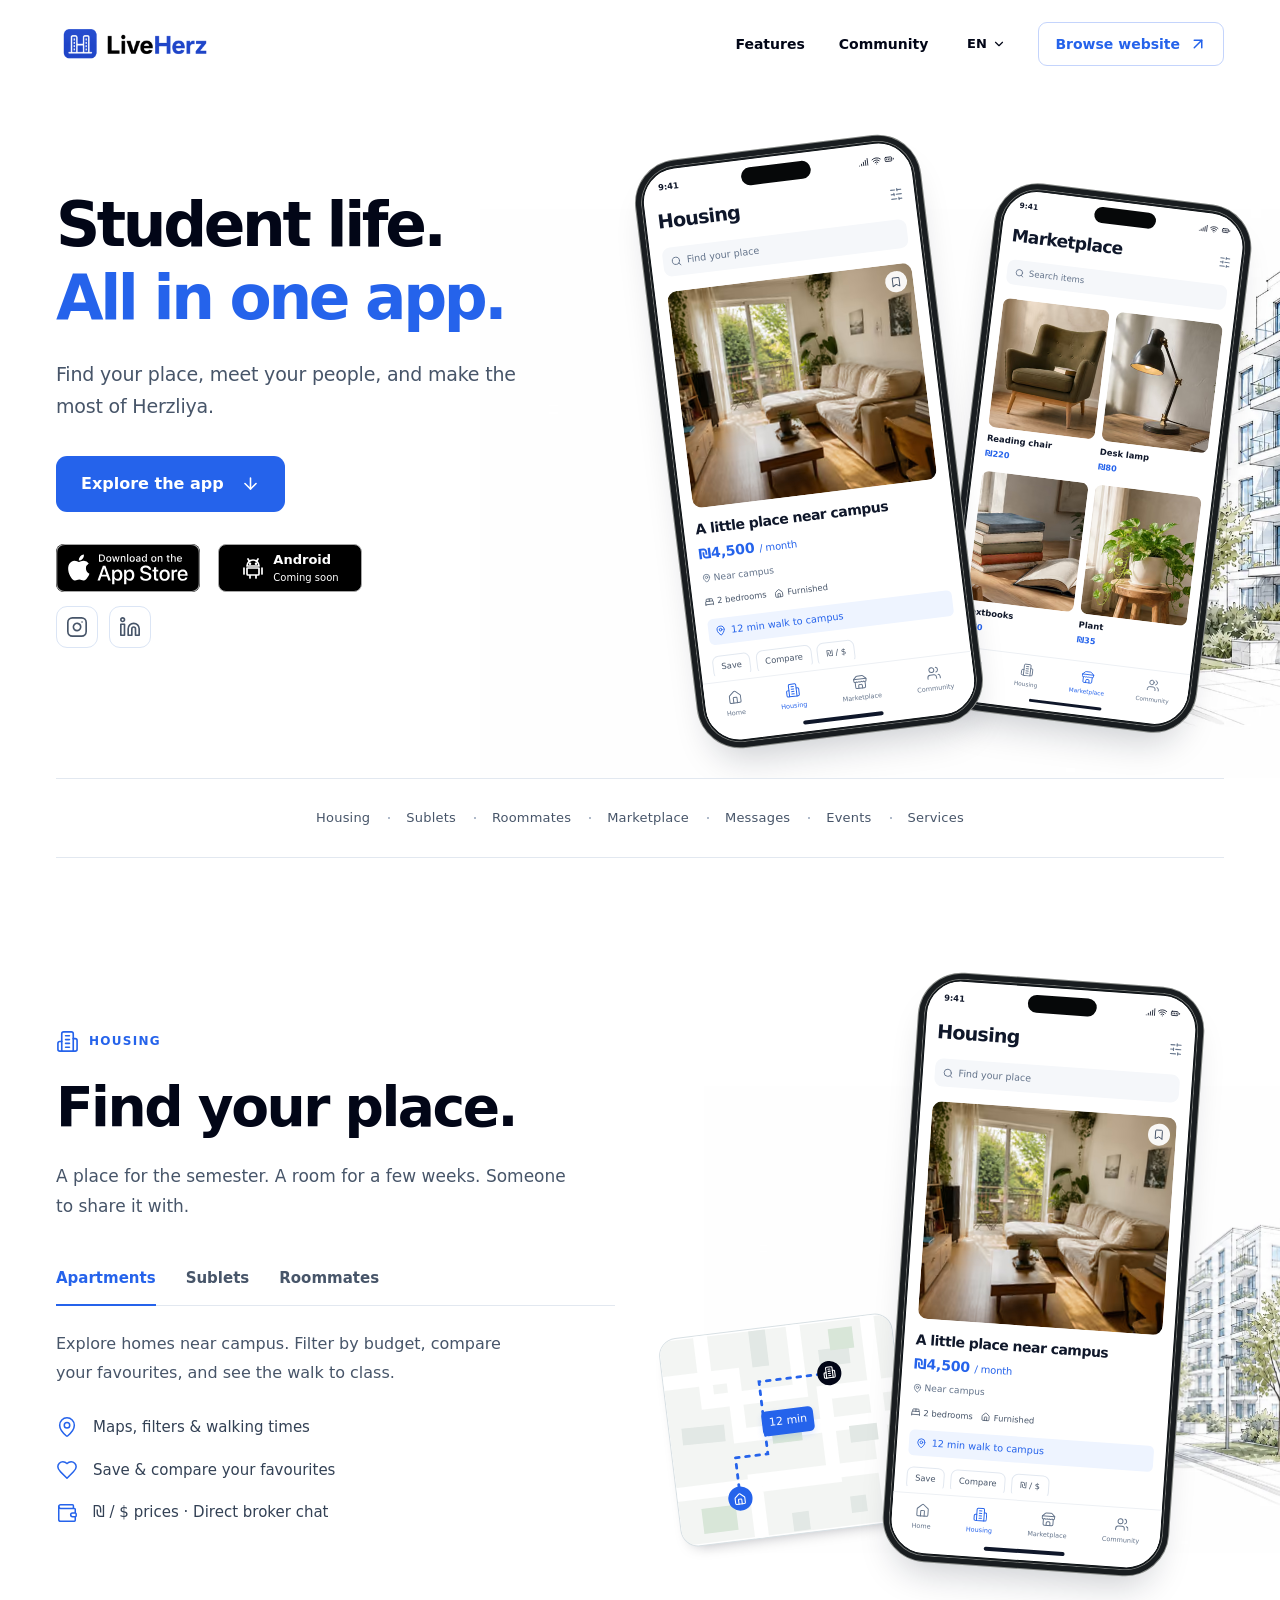
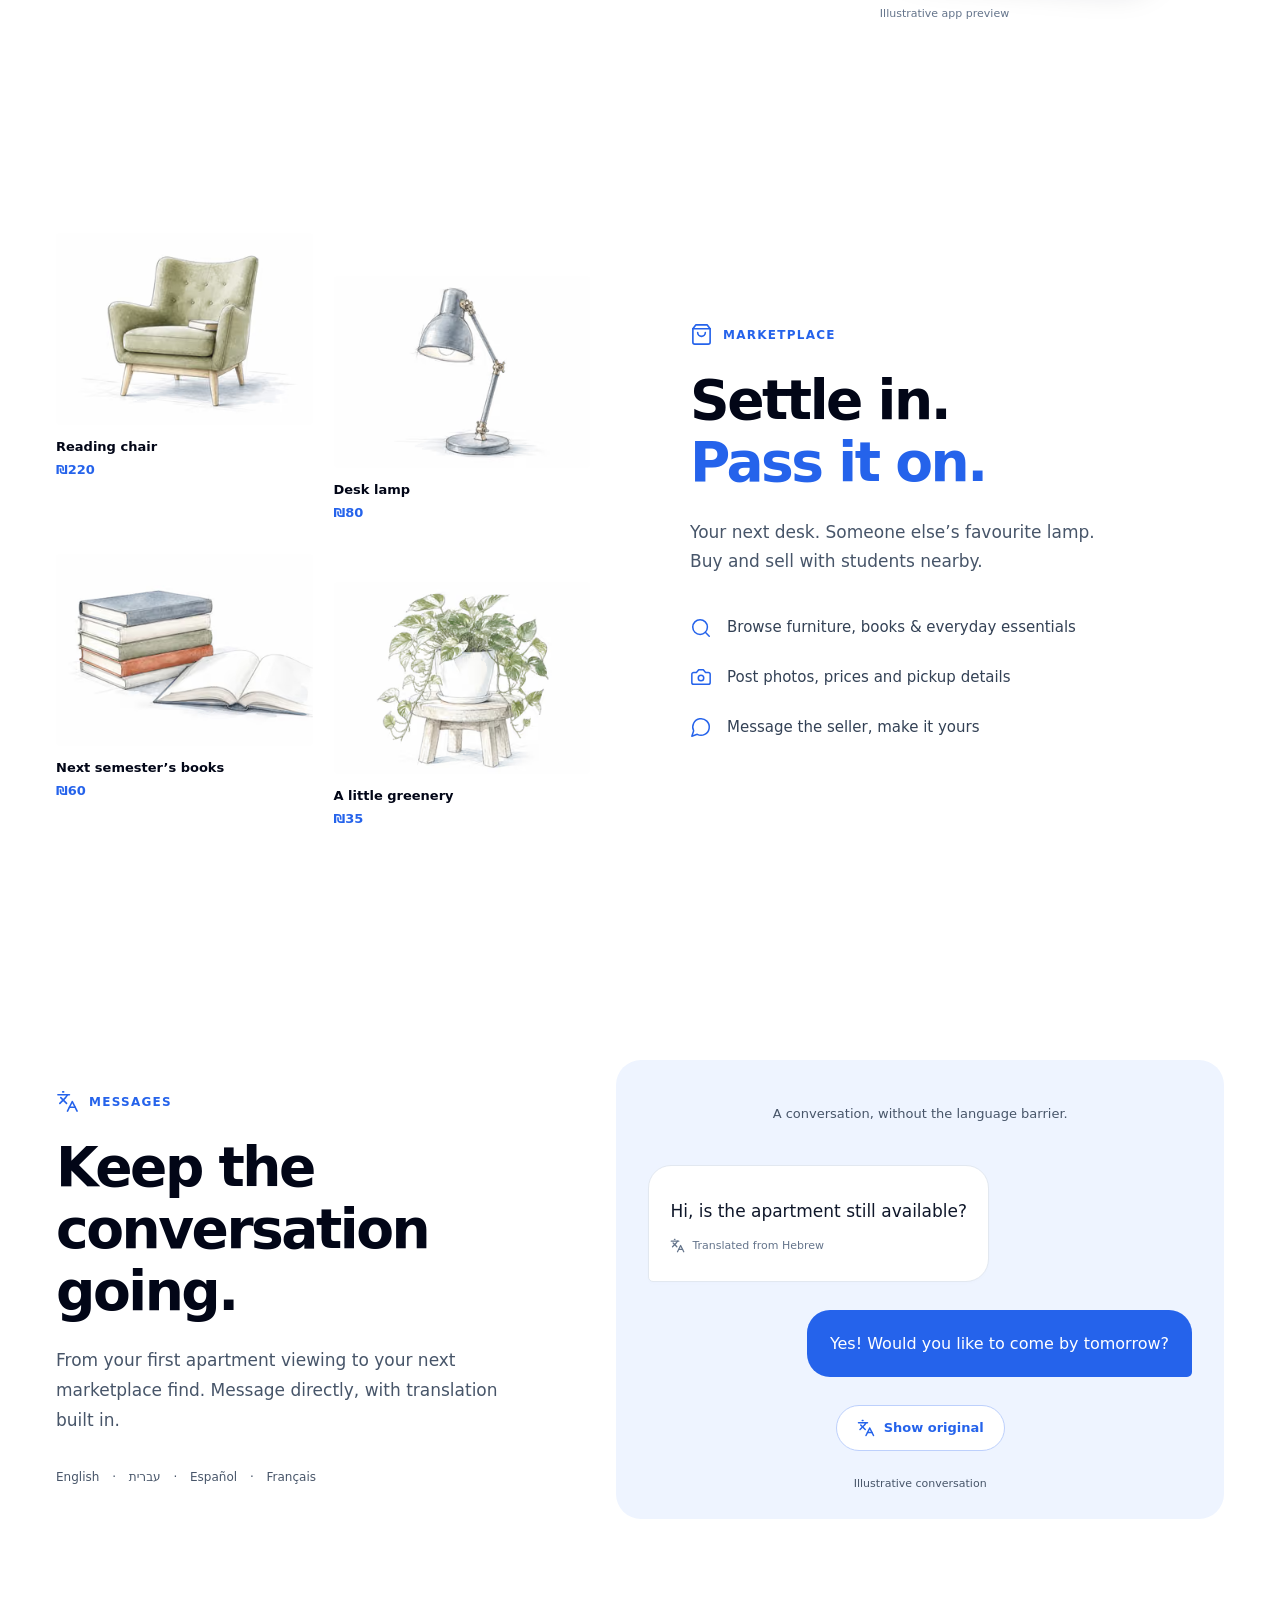
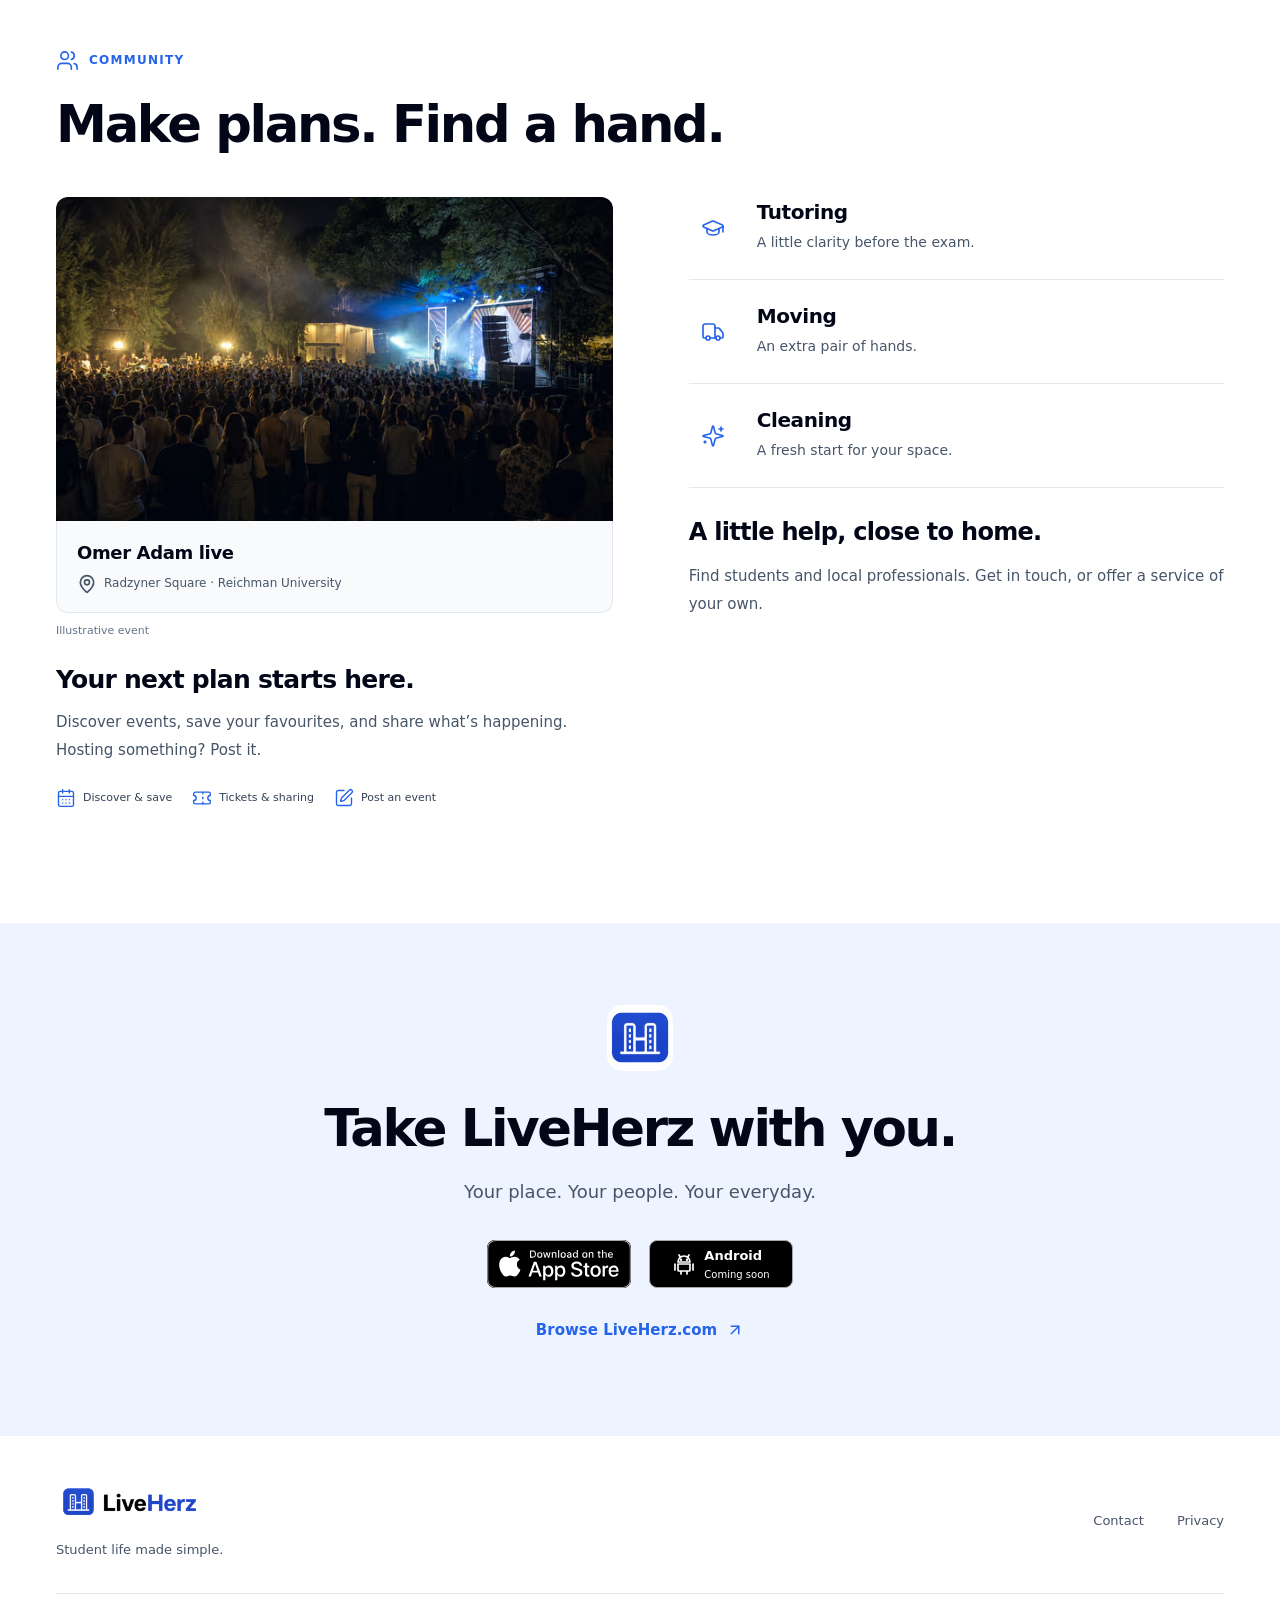
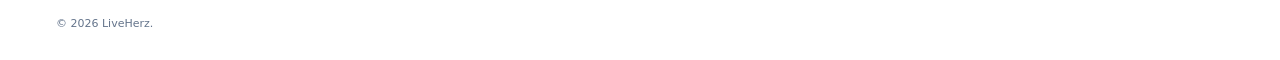
==== commit 93d798ca: "Publish left-aligned social icons and black Android badge" ====
--- a/index.html
+++ b/index.html
@@ -37,8 +37,8 @@
     <meta name="twitter:description" content="Housing, sublets, roommates, marketplace, translated messages, events and services for student life around Herzliya. Available on iOS. Coming soon on Android." />
     <meta name="twitter:image" content="https://liveherz.app/assets/social/en.png" />
     
-    <script type="module" crossorigin src="/assets/index-DQadl-Nr.js"></script>
-    <link rel="stylesheet" crossorigin href="/assets/index-lr3qI_G7.css">
+    <script type="module" crossorigin src="/assets/index-DOe0c4Jg.js"></script>
+    <link rel="stylesheet" crossorigin href="/assets/index-DR-u1teD.css">
   </head>
   <body>
     <div id="root"><a class="skip-link" href="#main">Skip to content</a><header class="site-header"><div class="page-width header-inner"><a class="brand " href="/" aria-label="LiveHerz home"><img src="/assets/brand/wordmark.png" width="533" height="149" alt="LiveHerz"/></a><nav class="desktop-nav" aria-label="Features"><a href="#features">Features</a><a href="#community">Community</a></nav><div class="header-actions"><div class="language-select"><span aria-hidden="true">EN</span><svg xmlns="http://www.w3.org/2000/svg" width="14" height="14" viewBox="0 0 24 24" fill="none" stroke="currentColor" stroke-width="2" stroke-linecap="round" stroke-linejoin="round" class="lucide lucide-chevron-down" aria-hidden="true"><path d="m6 9 6 6 6-6"></path></svg><select aria-label="Choose language"><option value="en" lang="en" selected="">English</option><option value="he" lang="he">עברית</option><option value="es" lang="es">Español</option><option value="fr" lang="fr">Français</option></select></div><a href="https://liveherz.com/" class="website-link header-website" target="_blank" rel="noopener noreferrer">Browse website<svg xmlns="http://www.w3.org/2000/svg" width="18" height="18" viewBox="0 0 24 24" fill="none" stroke="currentColor" stroke-width="2" stroke-linecap="round" stroke-linejoin="round" class="lucide lucide-arrow-up-right directional-icon" aria-hidden="true"><path d="M7 7h10v10"></path><path d="M7 17 17 7"></path></svg></a><button class="menu-button" type="button" aria-label="Open menu" aria-expanded="false" aria-controls="mobile-menu"><svg xmlns="http://www.w3.org/2000/svg" width="23" height="23" viewBox="0 0 24 24" fill="none" stroke="currentColor" stroke-width="2" stroke-linecap="round" stroke-linejoin="round" class="lucide lucide-menu"><line x1="4" x2="20" y1="12" y2="12"></line><line x1="4" x2="20" y1="6" y2="6"></line><line x1="4" x2="20" y1="18" y2="18"></line></svg></button></div></div><nav class="mobile-menu" id="mobile-menu" hidden="" aria-label="Features"><a href="#features">Features</a><a href="#community">Community</a><a href="https://liveherz.com/" class="website-link " target="_blank" rel="noopener noreferrer">Browse website<svg xmlns="http://www.w3.org/2000/svg" width="18" height="18" viewBox="0 0 24 24" fill="none" stroke="currentColor" stroke-width="2" stroke-linecap="round" stroke-linejoin="round" class="lucide lucide-arrow-up-right directional-icon" aria-hidden="true"><path d="M7 7h10v10"></path><path d="M7 17 17 7"></path></svg></a></nav></header><main id="main" tabindex="-1"><section class="hero" aria-labelledby="hero-title"><img class="hero-architecture" src="/assets/brand/architecture.webp" width="1672" height="941" alt=""/><div class="page-width hero-grid"><div class="hero-copy"><h1 id="hero-title">Student life.<span>All in one app.</span></h1><p>Find your place, meet your people, and make the most of Herzliya.</p><a class="primary-button" href="#features">Explore the app<svg xmlns="http://www.w3.org/2000/svg" width="19" height="19" viewBox="0 0 24 24" fill="none" stroke="currentColor" stroke-width="2" stroke-linecap="round" stroke-linejoin="round" class="lucide lucide-arrow-down" aria-hidden="true"><path d="M12 5v14"></path><path d="m19 12-7 7-7-7"></path></svg></a><div class="platform-statuses platform-statuses-compact" aria-label="App availability"><a href="https://apps.apple.com/us/app/liveherz/id6805903536" class="store-download" aria-label="Download for iOS"><img src="/assets/badges/apple-en.svg" alt="Download for iOS" width="180" height="60"/></a><div class="platform-status" data-platform="android"><svg viewBox="0 0 24 24" fill="none" stroke="currentColor" stroke-width="1.7" stroke-linecap="round" stroke-linejoin="round" aria-hidden="true" width="32" height="32"><path d="m7 3 1.5 2.5M17 3l-1.5 2.5M6 10a6 6 0 0 1 12 0H6ZM6 12h12v6a1 1 0 0 1-1 1H7a1 1 0 0 1-1-1v-6ZM3 12v6m18-6v6M9 19v3m6-3v3"></path><path d="M9 7.8h.01M15 7.8h.01" stroke-width="2.5"></path></svg><div><strong dir="ltr">Android</strong><span>Coming soon</span></div></div></div><nav class="hero-social-links" aria-label="Contact"><a href="https://www.instagram.com/liveherz/" target="_blank" rel="noopener noreferrer" aria-label="Instagram"><svg xmlns="http://www.w3.org/2000/svg" width="22" height="22" viewBox="0 0 24 24" fill="none" stroke="currentColor" stroke-width="1.8" stroke-linecap="round" stroke-linejoin="round" class="lucide lucide-instagram" aria-hidden="true"><rect width="20" height="20" x="2" y="2" rx="5" ry="5"></rect><path d="M16 11.37A4 4 0 1 1 12.63 8 4 4 0 0 1 16 11.37z"></path><line x1="17.5" x2="17.51" y1="6.5" y2="6.5"></line></svg></a><a href="https://www.linkedin.com/in/live-herz-9b8230414/?skipRedirect=true" target="_blank" rel="noopener noreferrer" aria-label="LinkedIn"><svg xmlns="http://www.w3.org/2000/svg" width="22" height="22" viewBox="0 0 24 24" fill="none" stroke="currentColor" stroke-width="1.8" stroke-linecap="round" stroke-linejoin="round" class="lucide lucide-linkedin" aria-hidden="true"><path d="M16 8a6 6 0 0 1 6 6v7h-4v-7a2 2 0 0 0-2-2 2 2 0 0 0-2 2v7h-4v-7a6 6 0 0 1 6-6z"></path><rect width="4" height="12" x="2" y="9"></rect><circle cx="4" cy="4" r="2"></circle></svg></a></nav></div><div class="hero-phones"><div class="device hero-phone-primary" data-kind="apartments" role="img" aria-label="Illustrative housing app preview with a sample apartment near campus" dir="ltr" lang="en"><div class="device-screen" aria-hidden="true"><div class="phone-status"><span>9:41</span><div class="phone-island"></div><span class="phone-signal"><svg xmlns="http://www.w3.org/2000/svg" width="24" height="24" viewBox="0 0 24 24" fill="none" stroke="currentColor" stroke-width="2" stroke-linecap="round" stroke-linejoin="round" class="lucide lucide-signal"><path d="M2 20h.01"></path><path d="M7 20v-4"></path><path d="M12 20v-8"></path><path d="M17 20V8"></path><path d="M22 4v16"></path></svg><svg xmlns="http://www.w3.org/2000/svg" width="24" height="24" viewBox="0 0 24 24" fill="none" stroke="currentColor" stroke-width="2" stroke-linecap="round" stroke-linejoin="round" class="lucide lucide-wifi"><path d="M12 20h.01"></path><path d="M2 8.82a15 15 0 0 1 20 0"></path><path d="M5 12.859a10 10 0 0 1 14 0"></path><path d="M8.5 16.429a5 5 0 0 1 7 0"></path></svg><svg xmlns="http://www.w3.org/2000/svg" width="24" height="24" viewBox="0 0 24 24" fill="none" stroke="currentColor" stroke-width="2" stroke-linecap="round" stroke-linejoin="round" class="lucide lucide-battery-full"><rect width="16" height="10" x="2" y="7" rx="2" ry="2"></rect><line x1="22" x2="22" y1="11" y2="13"></line><line x1="6" x2="6" y1="11" y2="13"></line><line x1="10" x2="10" y1="11" y2="13"></line><line x1="14" x2="14" y1="11" y2="13"></line></svg></span></div><div class="preview-content"><div class="preview-heading">Housing<svg xmlns="http://www.w3.org/2000/svg" width="17" height="17" viewBox="0 0 24 24" fill="none" stroke="currentColor" stroke-width="2" stroke-linecap="round" stroke-linejoin="round" class="lucide lucide-sliders-horizontal"><line x1="21" x2="14" y1="4" y2="4"></line><line x1="10" x2="3" y1="4" y2="4"></line><line x1="21" x2="12" y1="12" y2="12"></line><line x1="8" x2="3" y1="12" y2="12"></line><line x1="21" x2="16" y1="20" y2="20"></line><line x1="12" x2="3" y1="20" y2="20"></line><line x1="14" x2="14" y1="2" y2="6"></line><line x1="8" x2="8" y1="10" y2="14"></line><line x1="16" x2="16" y1="18" y2="22"></line></svg></div><div class="preview-search"><svg xmlns="http://www.w3.org/2000/svg" width="12" height="12" viewBox="0 0 24 24" fill="none" stroke="currentColor" stroke-width="2" stroke-linecap="round" stroke-linejoin="round" class="lucide lucide-search"><circle cx="11" cy="11" r="8"></circle><path d="m21 21-4.3-4.3"></path></svg><span>Find your place</span></div><div class="preview-listing-photo"><picture class=""><source type="image/avif" srcSet="/assets/photos/apartment-320.avif 320w, /assets/photos/apartment-640.avif 640w, /assets/photos/apartment-1100.avif 1100w" sizes="(max-width: 700px) 200px, 320px"/><img src="/assets/photos/apartment-640.webp" srcSet="/assets/photos/apartment-320.webp 320w, /assets/photos/apartment-640.webp 640w, /assets/photos/apartment-1100.webp 1100w" sizes="(max-width: 700px) 200px, 320px" alt="" width="1100" height="825" loading="eager" fetchpriority="high" decoding="async"/></picture><span class="preview-save"><svg xmlns="http://www.w3.org/2000/svg" width="15" height="15" viewBox="0 0 24 24" fill="none" stroke="currentColor" stroke-width="2" stroke-linecap="round" stroke-linejoin="round" class="lucide lucide-bookmark"><path d="m19 21-7-4-7 4V5a2 2 0 0 1 2-2h10a2 2 0 0 1 2 2v16z"></path></svg></span></div><div class="preview-listing-title">A little place near campus</div><div class="preview-price">₪4,500<!-- --> <span>/ month</span></div><div class="preview-location"><svg xmlns="http://www.w3.org/2000/svg" width="12" height="12" viewBox="0 0 24 24" fill="none" stroke="currentColor" stroke-width="2" stroke-linecap="round" stroke-linejoin="round" class="lucide lucide-map-pin"><path d="M20 10c0 4.993-5.539 10.193-7.399 11.799a1 1 0 0 1-1.202 0C9.539 20.193 4 14.993 4 10a8 8 0 0 1 16 0"></path><circle cx="12" cy="10" r="3"></circle></svg>Near campus</div><div class="preview-facts"><span><svg xmlns="http://www.w3.org/2000/svg" width="12" height="12" viewBox="0 0 24 24" fill="none" stroke="currentColor" stroke-width="2" stroke-linecap="round" stroke-linejoin="round" class="lucide lucide-bed-double"><path d="M2 20v-8a2 2 0 0 1 2-2h16a2 2 0 0 1 2 2v8"></path><path d="M4 10V6a2 2 0 0 1 2-2h12a2 2 0 0 1 2 2v4"></path><path d="M12 4v6"></path><path d="M2 18h20"></path></svg>2 bedrooms</span><span><svg xmlns="http://www.w3.org/2000/svg" width="12" height="12" viewBox="0 0 24 24" fill="none" stroke="currentColor" stroke-width="2" stroke-linecap="round" stroke-linejoin="round" class="lucide lucide-house"><path d="M15 21v-8a1 1 0 0 0-1-1h-4a1 1 0 0 0-1 1v8"></path><path d="M3 10a2 2 0 0 1 .709-1.528l7-5.999a2 2 0 0 1 2.582 0l7 5.999A2 2 0 0 1 21 10v9a2 2 0 0 1-2 2H5a2 2 0 0 1-2-2z"></path></svg>Furnished</span></div><div class="preview-walking"><span><svg xmlns="http://www.w3.org/2000/svg" width="14" height="14" viewBox="0 0 24 24" fill="none" stroke="currentColor" stroke-width="2" stroke-linecap="round" stroke-linejoin="round" class="lucide lucide-map-pin"><path d="M20 10c0 4.993-5.539 10.193-7.399 11.799a1 1 0 0 1-1.202 0C9.539 20.193 4 14.993 4 10a8 8 0 0 1 16 0"></path><circle cx="12" cy="10" r="3"></circle></svg></span>12 min walk to campus</div><div class="preview-chip-row"><span>Save</span><span>Compare</span><span>₪ / $</span></div></div><div class="preview-nav"><div class=""><svg xmlns="http://www.w3.org/2000/svg" width="18" height="18" viewBox="0 0 24 24" fill="none" stroke="currentColor" stroke-width="1.6" stroke-linecap="round" stroke-linejoin="round" class="lucide lucide-house"><path d="M15 21v-8a1 1 0 0 0-1-1h-4a1 1 0 0 0-1 1v8"></path><path d="M3 10a2 2 0 0 1 .709-1.528l7-5.999a2 2 0 0 1 2.582 0l7 5.999A2 2 0 0 1 21 10v9a2 2 0 0 1-2 2H5a2 2 0 0 1-2-2z"></path></svg><span>Home</span></div><div class="active"><svg xmlns="http://www.w3.org/2000/svg" width="18" height="18" viewBox="0 0 24 24" fill="none" stroke="currentColor" stroke-width="1.6" stroke-linecap="round" stroke-linejoin="round" class="lucide lucide-building2"><path d="M6 22V4a2 2 0 0 1 2-2h8a2 2 0 0 1 2 2v18Z"></path><path d="M6 12H4a2 2 0 0 0-2 2v6a2 2 0 0 0 2 2h2"></path><path d="M18 9h2a2 2 0 0 1 2 2v9a2 2 0 0 1-2 2h-2"></path><path d="M10 6h4"></path><path d="M10 10h4"></path><path d="M10 14h4"></path><path d="M10 18h4"></path></svg><span>Housing</span></div><div class=""><svg xmlns="http://www.w3.org/2000/svg" width="18" height="18" viewBox="0 0 24 24" fill="none" stroke="currentColor" stroke-width="1.6" stroke-linecap="round" stroke-linejoin="round" class="lucide lucide-store"><path d="m2 7 4.41-4.41A2 2 0 0 1 7.83 2h8.34a2 2 0 0 1 1.42.59L22 7"></path><path d="M4 12v8a2 2 0 0 0 2 2h12a2 2 0 0 0 2-2v-8"></path><path d="M15 22v-4a2 2 0 0 0-2-2h-2a2 2 0 0 0-2 2v4"></path><path d="M2 7h20"></path><path d="M22 7v3a2 2 0 0 1-2 2a2.7 2.7 0 0 1-1.59-.63.7.7 0 0 0-.82 0A2.7 2.7 0 0 1 16 12a2.7 2.7 0 0 1-1.59-.63.7.7 0 0 0-.82 0A2.7 2.7 0 0 1 12 12a2.7 2.7 0 0 1-1.59-.63.7.7 0 0 0-.82 0A2.7 2.7 0 0 1 8 12a2.7 2.7 0 0 1-1.59-.63.7.7 0 0 0-.82 0A2.7 2.7 0 0 1 4 12a2 2 0 0 1-2-2V7"></path></svg><span>Marketplace</span></div><div class=""><svg xmlns="http://www.w3.org/2000/svg" width="18" height="18" viewBox="0 0 24 24" fill="none" stroke="currentColor" stroke-width="1.6" stroke-linecap="round" stroke-linejoin="round" class="lucide lucide-users"><path d="M16 21v-2a4 4 0 0 0-4-4H6a4 4 0 0 0-4 4v2"></path><circle cx="9" cy="7" r="4"></circle><path d="M22 21v-2a4 4 0 0 0-3-3.87"></path><path d="M16 3.13a4 4 0 0 1 0 7.75"></path></svg><span>Community</span></div></div><div class="home-indicator"></div></div></div><div class="device hero-phone-secondary" data-kind="market" role="img" aria-label="Illustrative marketplace app preview with student essentials" dir="ltr" lang="en"><div class="device-screen" aria-hidden="true"><div class="phone-status"><span>9:41</span><div class="phone-island"></div><span class="phone-signal"><svg xmlns="http://www.w3.org/2000/svg" width="24" height="24" viewBox="0 0 24 24" fill="none" stroke="currentColor" stroke-width="2" stroke-linecap="round" stroke-linejoin="round" class="lucide lucide-signal"><path d="M2 20h.01"></path><path d="M7 20v-4"></path><path d="M12 20v-8"></path><path d="M17 20V8"></path><path d="M22 4v16"></path></svg><svg xmlns="http://www.w3.org/2000/svg" width="24" height="24" viewBox="0 0 24 24" fill="none" stroke="currentColor" stroke-width="2" stroke-linecap="round" stroke-linejoin="round" class="lucide lucide-wifi"><path d="M12 20h.01"></path><path d="M2 8.82a15 15 0 0 1 20 0"></path><path d="M5 12.859a10 10 0 0 1 14 0"></path><path d="M8.5 16.429a5 5 0 0 1 7 0"></path></svg><svg xmlns="http://www.w3.org/2000/svg" width="24" height="24" viewBox="0 0 24 24" fill="none" stroke="currentColor" stroke-width="2" stroke-linecap="round" stroke-linejoin="round" class="lucide lucide-battery-full"><rect width="16" height="10" x="2" y="7" rx="2" ry="2"></rect><line x1="22" x2="22" y1="11" y2="13"></line><line x1="6" x2="6" y1="11" y2="13"></line><line x1="10" x2="10" y1="11" y2="13"></line><line x1="14" x2="14" y1="11" y2="13"></line></svg></span></div><div class="preview-content"><div class="preview-heading">Marketplace<svg xmlns="http://www.w3.org/2000/svg" width="17" height="17" viewBox="0 0 24 24" fill="none" stroke="currentColor" stroke-width="2" stroke-linecap="round" stroke-linejoin="round" class="lucide lucide-sliders-horizontal"><line x1="21" x2="14" y1="4" y2="4"></line><line x1="10" x2="3" y1="4" y2="4"></line><line x1="21" x2="12" y1="12" y2="12"></line><line x1="8" x2="3" y1="12" y2="12"></line><line x1="21" x2="16" y1="20" y2="20"></line><line x1="12" x2="3" y1="20" y2="20"></line><line x1="14" x2="14" y1="2" y2="6"></line><line x1="8" x2="8" y1="10" y2="14"></line><line x1="16" x2="16" y1="18" y2="22"></line></svg></div><div class="preview-search"><svg xmlns="http://www.w3.org/2000/svg" width="12" height="12" viewBox="0 0 24 24" fill="none" stroke="currentColor" stroke-width="2" stroke-linecap="round" stroke-linejoin="round" class="lucide lucide-search"><circle cx="11" cy="11" r="8"></circle><path d="m21 21-4.3-4.3"></path></svg><span>Search items</span></div><div class="preview-market-grid"><div class="preview-market-item"><picture class=""><source type="image/avif" srcSet="/assets/photos/chair-320.avif 320w, /assets/photos/chair-640.avif 640w, /assets/photos/chair-1100.avif 1100w" sizes="140px"/><img src="/assets/photos/chair-640.webp" srcSet="/assets/photos/chair-320.webp 320w, /assets/photos/chair-640.webp 640w, /assets/photos/chair-1100.webp 1100w" sizes="140px" alt="" width="1100" height="825" loading="eager" fetchpriority="auto" decoding="async"/></picture><div>Reading chair</div><strong>₪220</strong></div><div class="preview-market-item"><picture class=""><source type="image/avif" srcSet="/assets/photos/lamp-320.avif 320w, /assets/photos/lamp-640.avif 640w, /assets/photos/lamp-1100.avif 1100w" sizes="140px"/><img src="/assets/photos/lamp-640.webp" srcSet="/assets/photos/lamp-320.webp 320w, /assets/photos/lamp-640.webp 640w, /assets/photos/lamp-1100.webp 1100w" sizes="140px" alt="" width="1100" height="825" loading="eager" fetchpriority="auto" decoding="async"/></picture><div>Desk lamp</div><strong>₪80</strong></div><div class="preview-market-item"><picture class=""><source type="image/avif" srcSet="/assets/photos/books-320.avif 320w, /assets/photos/books-640.avif 640w, /assets/photos/books-1100.avif 1100w" sizes="140px"/><img src="/assets/photos/books-640.webp" srcSet="/assets/photos/books-320.webp 320w, /assets/photos/books-640.webp 640w, /assets/photos/books-1100.webp 1100w" sizes="140px" alt="" width="1100" height="825" loading="eager" fetchpriority="auto" decoding="async"/></picture><div>Textbooks</div><strong>₪60</strong></div><div class="preview-market-item"><picture class=""><source type="image/avif" srcSet="/assets/photos/plant-320.avif 320w, /assets/photos/plant-640.avif 640w, /assets/photos/plant-1100.avif 1100w" sizes="140px"/><img src="/assets/photos/plant-640.webp" srcSet="/assets/photos/plant-320.webp 320w, /assets/photos/plant-640.webp 640w, /assets/photos/plant-1100.webp 1100w" sizes="140px" alt="" width="1100" height="825" loading="eager" fetchpriority="auto" decoding="async"/></picture><div>Plant</div><strong>₪35</strong></div></div></div><div class="preview-nav"><div class=""><svg xmlns="http://www.w3.org/2000/svg" width="18" height="18" viewBox="0 0 24 24" fill="none" stroke="currentColor" stroke-width="1.6" stroke-linecap="round" stroke-linejoin="round" class="lucide lucide-house"><path d="M15 21v-8a1 1 0 0 0-1-1h-4a1 1 0 0 0-1 1v8"></path><path d="M3 10a2 2 0 0 1 .709-1.528l7-5.999a2 2 0 0 1 2.582 0l7 5.999A2 2 0 0 1 21 10v9a2 2 0 0 1-2 2H5a2 2 0 0 1-2-2z"></path></svg><span>Home</span></div><div class=""><svg xmlns="http://www.w3.org/2000/svg" width="18" height="18" viewBox="0 0 24 24" fill="none" stroke="currentColor" stroke-width="1.6" stroke-linecap="round" stroke-linejoin="round" class="lucide lucide-building2"><path d="M6 22V4a2 2 0 0 1 2-2h8a2 2 0 0 1 2 2v18Z"></path><path d="M6 12H4a2 2 0 0 0-2 2v6a2 2 0 0 0 2 2h2"></path><path d="M18 9h2a2 2 0 0 1 2 2v9a2 2 0 0 1-2 2h-2"></path><path d="M10 6h4"></path><path d="M10 10h4"></path><path d="M10 14h4"></path><path d="M10 18h4"></path></svg><span>Housing</span></div><div class="active"><svg xmlns="http://www.w3.org/2000/svg" width="18" height="18" viewBox="0 0 24 24" fill="none" stroke="currentColor" stroke-width="1.6" stroke-linecap="round" stroke-linejoin="round" class="lucide lucide-store"><path d="m2 7 4.41-4.41A2 2 0 0 1 7.83 2h8.34a2 2 0 0 1 1.42.59L22 7"></path><path d="M4 12v8a2 2 0 0 0 2 2h12a2 2 0 0 0 2-2v-8"></path><path d="M15 22v-4a2 2 0 0 0-2-2h-2a2 2 0 0 0-2 2v4"></path><path d="M2 7h20"></path><path d="M22 7v3a2 2 0 0 1-2 2a2.7 2.7 0 0 1-1.59-.63.7.7 0 0 0-.82 0A2.7 2.7 0 0 1 16 12a2.7 2.7 0 0 1-1.59-.63.7.7 0 0 0-.82 0A2.7 2.7 0 0 1 12 12a2.7 2.7 0 0 1-1.59-.63.7.7 0 0 0-.82 0A2.7 2.7 0 0 1 8 12a2.7 2.7 0 0 1-1.59-.63.7.7 0 0 0-.82 0A2.7 2.7 0 0 1 4 12a2 2 0 0 1-2-2V7"></path></svg><span>Marketplace</span></div><div class=""><svg xmlns="http://www.w3.org/2000/svg" width="18" height="18" viewBox="0 0 24 24" fill="none" stroke="currentColor" stroke-width="1.6" stroke-linecap="round" stroke-linejoin="round" class="lucide lucide-users"><path d="M16 21v-2a4 4 0 0 0-4-4H6a4 4 0 0 0-4 4v2"></path><circle cx="9" cy="7" r="4"></circle><path d="M22 21v-2a4 4 0 0 0-3-3.87"></path><path d="M16 3.13a4 4 0 0 1 0 7.75"></path></svg><span>Community</span></div></div><div class="home-indicator"></div></div></div></div></div></section><div class="page-width feature-rail"><a href="#features">Housing</a><a href="#features">Sublets</a><a href="#features">Roommates</a><a href="#marketplace">Marketplace</a><a href="#messages">Messages</a><a href="#community">Events</a><a href="#services">Services</a></div><section class="section housing-section" id="features" aria-labelledby="housing-title"><div class="page-width split-layout housing-layout"><div class="reveal section-copy housing-copy"><div class="section-label"><svg xmlns="http://www.w3.org/2000/svg" width="23" height="23" viewBox="0 0 24 24" fill="none" stroke="currentColor" stroke-width="1.7" stroke-linecap="round" stroke-linejoin="round" class="lucide lucide-building2" aria-hidden="true"><path d="M6 22V4a2 2 0 0 1 2-2h8a2 2 0 0 1 2 2v18Z"></path><path d="M6 12H4a2 2 0 0 0-2 2v6a2 2 0 0 0 2 2h2"></path><path d="M18 9h2a2 2 0 0 1 2 2v9a2 2 0 0 1-2 2h-2"></path><path d="M10 6h4"></path><path d="M10 10h4"></path><path d="M10 14h4"></path><path d="M10 18h4"></path></svg><span>Housing</span></div><h2 id="housing-title">Find your place.</h2><p class="section-intro">A place for the semester. A room for a few weeks. Someone to share it with.</p><div class="housing-tabs" role="tablist" aria-label="Explore housing features"><button type="button" role="tab" id="tab-apartments" aria-selected="true" aria-controls="panel-apartments" tabindex="0">Apartments</button><button type="button" role="tab" id="tab-sublets" aria-selected="false" aria-controls="panel-sublets" tabindex="-1">Sublets</button><button type="button" role="tab" id="tab-roommates" aria-selected="false" aria-controls="panel-roommates" tabindex="-1">Roommates</button></div><div class="housing-panels"><div class="housing-panel" role="tabpanel" id="panel-apartments" aria-labelledby="tab-apartments" tabindex="0"><p>Explore homes near campus. Filter by budget, compare your favourites, and see the walk to class.</p><ul class="detail-list "><li><svg xmlns="http://www.w3.org/2000/svg" width="22" height="22" viewBox="0 0 24 24" fill="none" stroke="currentColor" stroke-width="1.65" stroke-linecap="round" stroke-linejoin="round" class="lucide lucide-map-pin" aria-hidden="true"><path d="M20 10c0 4.993-5.539 10.193-7.399 11.799a1 1 0 0 1-1.202 0C9.539 20.193 4 14.993 4 10a8 8 0 0 1 16 0"></path><circle cx="12" cy="10" r="3"></circle></svg><span>Maps, filters &amp; walking times</span></li><li><svg xmlns="http://www.w3.org/2000/svg" width="22" height="22" viewBox="0 0 24 24" fill="none" stroke="currentColor" stroke-width="1.65" stroke-linecap="round" stroke-linejoin="round" class="lucide lucide-heart" aria-hidden="true"><path d="M19 14c1.49-1.46 3-3.21 3-5.5A5.5 5.5 0 0 0 16.5 3c-1.76 0-3 .5-4.5 2-1.5-1.5-2.74-2-4.5-2A5.5 5.5 0 0 0 2 8.5c0 2.3 1.5 4.05 3 5.5l7 7Z"></path></svg><span>Save &amp; compare your favourites</span></li><li><svg xmlns="http://www.w3.org/2000/svg" width="22" height="22" viewBox="0 0 24 24" fill="none" stroke="currentColor" stroke-width="1.65" stroke-linecap="round" stroke-linejoin="round" class="lucide lucide-wallet" aria-hidden="true"><path d="M19 7V4a1 1 0 0 0-1-1H5a2 2 0 0 0 0 4h15a1 1 0 0 1 1 1v4h-3a2 2 0 0 0 0 4h3a1 1 0 0 0 1-1v-2a1 1 0 0 0-1-1"></path><path d="M3 5v14a2 2 0 0 0 2 2h15a1 1 0 0 0 1-1v-4"></path></svg><span>₪ / $ prices · Direct broker chat</span></li></ul></div><div class="housing-panel" role="tabpanel" id="panel-sublets" aria-labelledby="tab-sublets" hidden="" tabindex="0"><p>Going away or just arriving? Find a short-term place, post your room, or let people know what you’re looking for.</p><ul class="detail-list "><li><svg xmlns="http://www.w3.org/2000/svg" width="22" height="22" viewBox="0 0 24 24" fill="none" stroke="currentColor" stroke-width="1.65" stroke-linecap="round" stroke-linejoin="round" class="lucide lucide-search" aria-hidden="true"><circle cx="11" cy="11" r="8"></circle><path d="m21 21-4.3-4.3"></path></svg><span>Available &amp; wanted listings</span></li><li><svg xmlns="http://www.w3.org/2000/svg" width="22" height="22" viewBox="0 0 24 24" fill="none" stroke="currentColor" stroke-width="1.65" stroke-linecap="round" stroke-linejoin="round" class="lucide lucide-calendar-days" aria-hidden="true"><path d="M8 2v4"></path><path d="M16 2v4"></path><rect width="18" height="18" x="3" y="4" rx="2"></rect><path d="M3 10h18"></path><path d="M8 14h.01"></path><path d="M12 14h.01"></path><path d="M16 14h.01"></path><path d="M8 18h.01"></path><path d="M12 18h.01"></path><path d="M16 18h.01"></path></svg><span>Real dates, photos &amp; rental details</span></li><li><svg xmlns="http://www.w3.org/2000/svg" width="22" height="22" viewBox="0 0 24 24" fill="none" stroke="currentColor" stroke-width="1.65" stroke-linecap="round" stroke-linejoin="round" class="lucide lucide-message-circle" aria-hidden="true"><path d="M7.9 20A9 9 0 1 0 4 16.1L2 22Z"></path></svg><span>Post a room · Message directly</span></li></ul></div><div class="housing-panel" role="tabpanel" id="panel-roommates" aria-labelledby="tab-roommates" hidden="" tabindex="0"><p>Find someone who feels like a good fit. Explore student profiles, match, and start a conversation.</p><ul class="detail-list "><li><svg xmlns="http://www.w3.org/2000/svg" width="22" height="22" viewBox="0 0 24 24" fill="none" stroke="currentColor" stroke-width="1.65" stroke-linecap="round" stroke-linejoin="round" class="lucide lucide-users" aria-hidden="true"><path d="M16 21v-2a4 4 0 0 0-4-4H6a4 4 0 0 0-4 4v2"></path><circle cx="9" cy="7" r="4"></circle><path d="M22 21v-2a4 4 0 0 0-3-3.87"></path><path d="M16 3.13a4 4 0 0 1 0 7.75"></path></svg><span>Profiles, preferences &amp; lifestyle</span></li><li><svg xmlns="http://www.w3.org/2000/svg" width="22" height="22" viewBox="0 0 24 24" fill="none" stroke="currentColor" stroke-width="1.65" stroke-linecap="round" stroke-linejoin="round" class="lucide lucide-heart" aria-hidden="true"><path d="M19 14c1.49-1.46 3-3.21 3-5.5A5.5 5.5 0 0 0 16.5 3c-1.76 0-3 .5-4.5 2-1.5-1.5-2.74-2-4.5-2A5.5 5.5 0 0 0 2 8.5c0 2.3 1.5 4.05 3 5.5l7 7Z"></path></svg><span>Find a match for your next chapter</span></li><li><svg xmlns="http://www.w3.org/2000/svg" width="22" height="22" viewBox="0 0 24 24" fill="none" stroke="currentColor" stroke-width="1.65" stroke-linecap="round" stroke-linejoin="round" class="lucide lucide-message-circle" aria-hidden="true"><path d="M7.9 20A9 9 0 1 0 4 16.1L2 22Z"></path></svg><span>From a match to a conversation</span></li></ul></div></div></div><div class="reveal housing-visual"><img class="housing-architecture" src="/assets/brand/architecture.webp" width="1672" height="941" alt="" loading="lazy"/><div class="housing-preview-scene" data-preview="apartments" style="opacity:1;transform:none"><div class="mini-scene mini-map" aria-hidden="true" dir="ltr"><svg viewBox="0 0 250 220" fill="none"><rect width="250" height="220" fill="#f3f5f3"></rect><path d="M-5 45h80v65h180M45-10v80h100V-10M-5 165h175V75h95M85 230v-70h180M225 230V-5" stroke="white" stroke-width="15"></path><path d="m13 104 46 1m70 114v-20M106 0v39m63-1h33M201 198h-17M192 123h30" stroke="#e2e8e5" stroke-width="18"></path><path d="M24 183h37v27H24zM109 91h32v32h-32zM182 8h26v23h-26z" fill="#d8e6d8"></path><path class="walking-path" d="M67 177v-44h35V55h76" stroke="#2563eb" stroke-width="3" stroke-dasharray="4 7" stroke-linecap="round"></path><circle cx="67" cy="177" r="13" fill="#2563eb"></circle><circle cx="178" cy="55" r="13" fill="#020617"></circle></svg><div class="map-home"><svg xmlns="http://www.w3.org/2000/svg" width="13" height="13" viewBox="0 0 24 24" fill="none" stroke="currentColor" stroke-width="2" stroke-linecap="round" stroke-linejoin="round" class="lucide lucide-house"><path d="M15 21v-8a1 1 0 0 0-1-1h-4a1 1 0 0 0-1 1v8"></path><path d="M3 10a2 2 0 0 1 .709-1.528l7-5.999a2 2 0 0 1 2.582 0l7 5.999A2 2 0 0 1 21 10v9a2 2 0 0 1-2 2H5a2 2 0 0 1-2-2z"></path></svg></div><div class="map-campus"><svg xmlns="http://www.w3.org/2000/svg" width="13" height="13" viewBox="0 0 24 24" fill="none" stroke="currentColor" stroke-width="2" stroke-linecap="round" stroke-linejoin="round" class="lucide lucide-building2"><path d="M6 22V4a2 2 0 0 1 2-2h8a2 2 0 0 1 2 2v18Z"></path><path d="M6 12H4a2 2 0 0 0-2 2v6a2 2 0 0 0 2 2h2"></path><path d="M18 9h2a2 2 0 0 1 2 2v9a2 2 0 0 1-2 2h-2"></path><path d="M10 6h4"></path><path d="M10 10h4"></path><path d="M10 14h4"></path><path d="M10 18h4"></path></svg></div><div class="map-time">12 min</div></div><div class="device housing-phone" data-kind="apartments" role="img" aria-label="Apartments — Illustrative app preview" dir="ltr" lang="en"><div class="device-screen" aria-hidden="true"><div class="phone-status"><span>9:41</span><div class="phone-island"></div><span class="phone-signal"><svg xmlns="http://www.w3.org/2000/svg" width="24" height="24" viewBox="0 0 24 24" fill="none" stroke="currentColor" stroke-width="2" stroke-linecap="round" stroke-linejoin="round" class="lucide lucide-signal"><path d="M2 20h.01"></path><path d="M7 20v-4"></path><path d="M12 20v-8"></path><path d="M17 20V8"></path><path d="M22 4v16"></path></svg><svg xmlns="http://www.w3.org/2000/svg" width="24" height="24" viewBox="0 0 24 24" fill="none" stroke="currentColor" stroke-width="2" stroke-linecap="round" stroke-linejoin="round" class="lucide lucide-wifi"><path d="M12 20h.01"></path><path d="M2 8.82a15 15 0 0 1 20 0"></path><path d="M5 12.859a10 10 0 0 1 14 0"></path><path d="M8.5 16.429a5 5 0 0 1 7 0"></path></svg><svg xmlns="http://www.w3.org/2000/svg" width="24" height="24" viewBox="0 0 24 24" fill="none" stroke="currentColor" stroke-width="2" stroke-linecap="round" stroke-linejoin="round" class="lucide lucide-battery-full"><rect width="16" height="10" x="2" y="7" rx="2" ry="2"></rect><line x1="22" x2="22" y1="11" y2="13"></line><line x1="6" x2="6" y1="11" y2="13"></line><line x1="10" x2="10" y1="11" y2="13"></line><line x1="14" x2="14" y1="11" y2="13"></line></svg></span></div><div class="preview-content"><div class="preview-heading">Housing<svg xmlns="http://www.w3.org/2000/svg" width="17" height="17" viewBox="0 0 24 24" fill="none" stroke="currentColor" stroke-width="2" stroke-linecap="round" stroke-linejoin="round" class="lucide lucide-sliders-horizontal"><line x1="21" x2="14" y1="4" y2="4"></line><line x1="10" x2="3" y1="4" y2="4"></line><line x1="21" x2="12" y1="12" y2="12"></line><line x1="8" x2="3" y1="12" y2="12"></line><line x1="21" x2="16" y1="20" y2="20"></line><line x1="12" x2="3" y1="20" y2="20"></line><line x1="14" x2="14" y1="2" y2="6"></line><line x1="8" x2="8" y1="10" y2="14"></line><line x1="16" x2="16" y1="18" y2="22"></line></svg></div><div class="preview-search"><svg xmlns="http://www.w3.org/2000/svg" width="12" height="12" viewBox="0 0 24 24" fill="none" stroke="currentColor" stroke-width="2" stroke-linecap="round" stroke-linejoin="round" class="lucide lucide-search"><circle cx="11" cy="11" r="8"></circle><path d="m21 21-4.3-4.3"></path></svg><span>Find your place</span></div><div class="preview-listing-photo"><picture class=""><source type="image/avif" srcSet="/assets/photos/apartment-320.avif 320w, /assets/photos/apartment-640.avif 640w, /assets/photos/apartment-1100.avif 1100w" sizes="(max-width: 700px) 200px, 320px"/><img src="/assets/photos/apartment-640.webp" srcSet="/assets/photos/apartment-320.webp 320w, /assets/photos/apartment-640.webp 640w, /assets/photos/apartment-1100.webp 1100w" sizes="(max-width: 700px) 200px, 320px" alt="" width="1100" height="825" loading="lazy" fetchpriority="auto" decoding="async"/></picture><span class="preview-save"><svg xmlns="http://www.w3.org/2000/svg" width="15" height="15" viewBox="0 0 24 24" fill="none" stroke="currentColor" stroke-width="2" stroke-linecap="round" stroke-linejoin="round" class="lucide lucide-bookmark"><path d="m19 21-7-4-7 4V5a2 2 0 0 1 2-2h10a2 2 0 0 1 2 2v16z"></path></svg></span></div><div class="preview-listing-title">A little place near campus</div><div class="preview-price">₪4,500<!-- --> <span>/ month</span></div><div class="preview-location"><svg xmlns="http://www.w3.org/2000/svg" width="12" height="12" viewBox="0 0 24 24" fill="none" stroke="currentColor" stroke-width="2" stroke-linecap="round" stroke-linejoin="round" class="lucide lucide-map-pin"><path d="M20 10c0 4.993-5.539 10.193-7.399 11.799a1 1 0 0 1-1.202 0C9.539 20.193 4 14.993 4 10a8 8 0 0 1 16 0"></path><circle cx="12" cy="10" r="3"></circle></svg>Near campus</div><div class="preview-facts"><span><svg xmlns="http://www.w3.org/2000/svg" width="12" height="12" viewBox="0 0 24 24" fill="none" stroke="currentColor" stroke-width="2" stroke-linecap="round" stroke-linejoin="round" class="lucide lucide-bed-double"><path d="M2 20v-8a2 2 0 0 1 2-2h16a2 2 0 0 1 2 2v8"></path><path d="M4 10V6a2 2 0 0 1 2-2h12a2 2 0 0 1 2 2v4"></path><path d="M12 4v6"></path><path d="M2 18h20"></path></svg>2 bedrooms</span><span><svg xmlns="http://www.w3.org/2000/svg" width="12" height="12" viewBox="0 0 24 24" fill="none" stroke="currentColor" stroke-width="2" stroke-linecap="round" stroke-linejoin="round" class="lucide lucide-house"><path d="M15 21v-8a1 1 0 0 0-1-1h-4a1 1 0 0 0-1 1v8"></path><path d="M3 10a2 2 0 0 1 .709-1.528l7-5.999a2 2 0 0 1 2.582 0l7 5.999A2 2 0 0 1 21 10v9a2 2 0 0 1-2 2H5a2 2 0 0 1-2-2z"></path></svg>Furnished</span></div><div class="preview-walking"><span><svg xmlns="http://www.w3.org/2000/svg" width="14" height="14" viewBox="0 0 24 24" fill="none" stroke="currentColor" stroke-width="2" stroke-linecap="round" stroke-linejoin="round" class="lucide lucide-map-pin"><path d="M20 10c0 4.993-5.539 10.193-7.399 11.799a1 1 0 0 1-1.202 0C9.539 20.193 4 14.993 4 10a8 8 0 0 1 16 0"></path><circle cx="12" cy="10" r="3"></circle></svg></span>12 min walk to campus</div><div class="preview-chip-row"><span>Save</span><span>Compare</span><span>₪ / $</span></div></div><div class="preview-nav"><div class=""><svg xmlns="http://www.w3.org/2000/svg" width="18" height="18" viewBox="0 0 24 24" fill="none" stroke="currentColor" stroke-width="1.6" stroke-linecap="round" stroke-linejoin="round" class="lucide lucide-house"><path d="M15 21v-8a1 1 0 0 0-1-1h-4a1 1 0 0 0-1 1v8"></path><path d="M3 10a2 2 0 0 1 .709-1.528l7-5.999a2 2 0 0 1 2.582 0l7 5.999A2 2 0 0 1 21 10v9a2 2 0 0 1-2 2H5a2 2 0 0 1-2-2z"></path></svg><span>Home</span></div><div class="active"><svg xmlns="http://www.w3.org/2000/svg" width="18" height="18" viewBox="0 0 24 24" fill="none" stroke="currentColor" stroke-width="1.6" stroke-linecap="round" stroke-linejoin="round" class="lucide lucide-building2"><path d="M6 22V4a2 2 0 0 1 2-2h8a2 2 0 0 1 2 2v18Z"></path><path d="M6 12H4a2 2 0 0 0-2 2v6a2 2 0 0 0 2 2h2"></path><path d="M18 9h2a2 2 0 0 1 2 2v9a2 2 0 0 1-2 2h-2"></path><path d="M10 6h4"></path><path d="M10 10h4"></path><path d="M10 14h4"></path><path d="M10 18h4"></path></svg><span>Housing</span></div><div class=""><svg xmlns="http://www.w3.org/2000/svg" width="18" height="18" viewBox="0 0 24 24" fill="none" stroke="currentColor" stroke-width="1.6" stroke-linecap="round" stroke-linejoin="round" class="lucide lucide-store"><path d="m2 7 4.41-4.41A2 2 0 0 1 7.83 2h8.34a2 2 0 0 1 1.42.59L22 7"></path><path d="M4 12v8a2 2 0 0 0 2 2h12a2 2 0 0 0 2-2v-8"></path><path d="M15 22v-4a2 2 0 0 0-2-2h-2a2 2 0 0 0-2 2v4"></path><path d="M2 7h20"></path><path d="M22 7v3a2 2 0 0 1-2 2a2.7 2.7 0 0 1-1.59-.63.7.7 0 0 0-.82 0A2.7 2.7 0 0 1 16 12a2.7 2.7 0 0 1-1.59-.63.7.7 0 0 0-.82 0A2.7 2.7 0 0 1 12 12a2.7 2.7 0 0 1-1.59-.63.7.7 0 0 0-.82 0A2.7 2.7 0 0 1 8 12a2.7 2.7 0 0 1-1.59-.63.7.7 0 0 0-.82 0A2.7 2.7 0 0 1 4 12a2 2 0 0 1-2-2V7"></path></svg><span>Marketplace</span></div><div class=""><svg xmlns="http://www.w3.org/2000/svg" width="18" height="18" viewBox="0 0 24 24" fill="none" stroke="currentColor" stroke-width="1.6" stroke-linecap="round" stroke-linejoin="round" class="lucide lucide-users"><path d="M16 21v-2a4 4 0 0 0-4-4H6a4 4 0 0 0-4 4v2"></path><circle cx="9" cy="7" r="4"></circle><path d="M22 21v-2a4 4 0 0 0-3-3.87"></path><path d="M16 3.13a4 4 0 0 1 0 7.75"></path></svg><span>Community</span></div></div><div class="home-indicator"></div></div></div></div><p class="preview-caption">Illustrative app preview</p></div></div></section><section class="section marketplace-section" id="marketplace" aria-labelledby="market-title"><div class="page-width split-layout market-layout"><div class="reveal market-visual"><div class="market-editorial-grid"><figure class="market-item market-item-0"><picture class=""><source type="image/avif" srcSet="/assets/photos/chair-sketch-320.avif 320w, /assets/photos/chair-sketch-640.avif 640w, /assets/photos/chair-sketch-1100.avif 1100w" sizes="(max-width: 700px) 43vw, (max-width: 1050px) 23vw, 270px"/><img src="/assets/photos/chair-sketch-640.webp" srcSet="/assets/photos/chair-sketch-320.webp 320w, /assets/photos/chair-sketch-640.webp 640w, /assets/photos/chair-sketch-1100.webp 1100w" sizes="(max-width: 700px) 43vw, (max-width: 1050px) 23vw, 270px" alt="Sketch of a sage-green reading chair" width="1100" height="825" loading="lazy" fetchpriority="auto" decoding="async"/></picture><figcaption><span>Reading chair</span><span class="item-price" dir="ltr">₪220</span></figcaption></figure><figure class="market-item market-item-1"><picture class=""><source type="image/avif" srcSet="/assets/photos/lamp-sketch-320.avif 320w, /assets/photos/lamp-sketch-640.avif 640w, /assets/photos/lamp-sketch-1100.avif 1100w" sizes="(max-width: 700px) 43vw, (max-width: 1050px) 23vw, 270px"/><img src="/assets/photos/lamp-sketch-640.webp" srcSet="/assets/photos/lamp-sketch-320.webp 320w, /assets/photos/lamp-sketch-640.webp 640w, /assets/photos/lamp-sketch-1100.webp 1100w" sizes="(max-width: 700px) 43vw, (max-width: 1050px) 23vw, 270px" alt="Sketch of an adjustable blue-grey desk lamp" width="1100" height="825" loading="lazy" fetchpriority="auto" decoding="async"/></picture><figcaption><span>Desk lamp</span><span class="item-price" dir="ltr">₪80</span></figcaption></figure><figure class="market-item market-item-2"><picture class=""><source type="image/avif" srcSet="/assets/photos/books-sketch-320.avif 320w, /assets/photos/books-sketch-640.avif 640w, /assets/photos/books-sketch-1100.avif 1100w" sizes="(max-width: 700px) 43vw, (max-width: 1050px) 23vw, 270px"/><img src="/assets/photos/books-sketch-640.webp" srcSet="/assets/photos/books-sketch-320.webp 320w, /assets/photos/books-sketch-640.webp 640w, /assets/photos/books-sketch-1100.webp 1100w" sizes="(max-width: 700px) 43vw, (max-width: 1050px) 23vw, 270px" alt="Sketch of stacked books beside an open book" width="1100" height="825" loading="lazy" fetchpriority="auto" decoding="async"/></picture><figcaption><span>Next semester’s books</span><span class="item-price" dir="ltr">₪60</span></figcaption></figure><figure class="market-item market-item-3"><picture class=""><source type="image/avif" srcSet="/assets/photos/plant-sketch-320.avif 320w, /assets/photos/plant-sketch-640.avif 640w, /assets/photos/plant-sketch-1100.avif 1100w" sizes="(max-width: 700px) 43vw, (max-width: 1050px) 23vw, 270px"/><img src="/assets/photos/plant-sketch-640.webp" srcSet="/assets/photos/plant-sketch-320.webp 320w, /assets/photos/plant-sketch-640.webp 640w, /assets/photos/plant-sketch-1100.webp 1100w" sizes="(max-width: 700px) 43vw, (max-width: 1050px) 23vw, 270px" alt="Sketch of a leafy plant in a ceramic pot on a wooden stool" width="1100" height="825" loading="lazy" fetchpriority="auto" decoding="async"/></picture><figcaption><span>A little greenery</span><span class="item-price" dir="ltr">₪35</span></figcaption></figure></div></div><div class="reveal section-copy market-copy"><div class="section-label"><svg xmlns="http://www.w3.org/2000/svg" width="23" height="23" viewBox="0 0 24 24" fill="none" stroke="currentColor" stroke-width="1.7" stroke-linecap="round" stroke-linejoin="round" class="lucide lucide-shopping-bag" aria-hidden="true"><path d="M6 2 3 6v14a2 2 0 0 0 2 2h14a2 2 0 0 0 2-2V6l-3-4Z"></path><path d="M3 6h18"></path><path d="M16 10a4 4 0 0 1-8 0"></path></svg><span>Marketplace</span></div><h2 id="market-title">Settle in.<span class="accent-line">Pass it on.</span></h2><p class="section-intro">Your next desk. Someone else’s favourite lamp. Buy and sell with students nearby.</p><ul class="detail-list "><li><svg xmlns="http://www.w3.org/2000/svg" width="22" height="22" viewBox="0 0 24 24" fill="none" stroke="currentColor" stroke-width="1.65" stroke-linecap="round" stroke-linejoin="round" class="lucide lucide-search" aria-hidden="true"><circle cx="11" cy="11" r="8"></circle><path d="m21 21-4.3-4.3"></path></svg><span>Browse furniture, books &amp; everyday essentials</span></li><li><svg xmlns="http://www.w3.org/2000/svg" width="22" height="22" viewBox="0 0 24 24" fill="none" stroke="currentColor" stroke-width="1.65" stroke-linecap="round" stroke-linejoin="round" class="lucide lucide-camera" aria-hidden="true"><path d="M14.5 4h-5L7 7H4a2 2 0 0 0-2 2v9a2 2 0 0 0 2 2h16a2 2 0 0 0 2-2V9a2 2 0 0 0-2-2h-3l-2.5-3z"></path><circle cx="12" cy="13" r="3"></circle></svg><span>Post photos, prices and pickup details</span></li><li><svg xmlns="http://www.w3.org/2000/svg" width="22" height="22" viewBox="0 0 24 24" fill="none" stroke="currentColor" stroke-width="1.65" stroke-linecap="round" stroke-linejoin="round" class="lucide lucide-message-circle" aria-hidden="true"><path d="M7.9 20A9 9 0 1 0 4 16.1L2 22Z"></path></svg><span>Message the seller, make it yours</span></li></ul></div></div></section><section class="section messaging-section" id="messages" aria-labelledby="messages-title"><div class="page-width split-layout messaging-layout"><div class="reveal section-copy messages-copy"><div class="section-label"><svg xmlns="http://www.w3.org/2000/svg" width="23" height="23" viewBox="0 0 24 24" fill="none" stroke="currentColor" stroke-width="1.7" stroke-linecap="round" stroke-linejoin="round" class="lucide lucide-languages" aria-hidden="true"><path d="m5 8 6 6"></path><path d="m4 14 6-6 2-3"></path><path d="M2 5h12"></path><path d="M7 2h1"></path><path d="m22 22-5-10-5 10"></path><path d="M14 18h6"></path></svg><span>Messages</span></div><h2 id="messages-title">Keep the conversation going.</h2><p class="section-intro">From your first apartment viewing to your next marketplace find. Message directly, with translation built in.</p><p class="supported-languages" dir="ltr">English · עברית · Español · Français</p></div><div class="reveal translation-demo"><p class="conversation-heading">A conversation, without the language barrier.</p><div class="chat-conversation"><div class="chat-incoming" id="translated-message" aria-live="polite" aria-atomic="true"><p lang="en" dir="ltr" style="opacity:1;transform:none">Hi, is the apartment still available?</p><span class="chat-translation-label"><svg xmlns="http://www.w3.org/2000/svg" width="15" height="15" viewBox="0 0 24 24" fill="none" stroke="currentColor" stroke-width="2" stroke-linecap="round" stroke-linejoin="round" class="lucide lucide-languages" aria-hidden="true"><path d="m5 8 6 6"></path><path d="m4 14 6-6 2-3"></path><path d="M2 5h12"></path><path d="M7 2h1"></path><path d="m22 22-5-10-5 10"></path><path d="M14 18h6"></path></svg>Translated from Hebrew</span></div><p class="chat-outgoing">Yes! Would you like to come by tomorrow?</p></div><button class="translation-toggle" type="button" aria-pressed="false" aria-controls="translated-message"><svg xmlns="http://www.w3.org/2000/svg" width="18" height="18" viewBox="0 0 24 24" fill="none" stroke="currentColor" stroke-width="2" stroke-linecap="round" stroke-linejoin="round" class="lucide lucide-languages" aria-hidden="true"><path d="m5 8 6 6"></path><path d="m4 14 6-6 2-3"></path><path d="M2 5h12"></path><path d="M7 2h1"></path><path d="m22 22-5-10-5 10"></path><path d="M14 18h6"></path></svg>Show original</button><p class="preview-caption">Illustrative conversation</p></div></div></section><section class="section community-section" id="community" aria-labelledby="community-title"><div class="page-width"><div class="reveal community-heading"><div class="section-label"><svg xmlns="http://www.w3.org/2000/svg" width="23" height="23" viewBox="0 0 24 24" fill="none" stroke="currentColor" stroke-width="1.7" stroke-linecap="round" stroke-linejoin="round" class="lucide lucide-users" aria-hidden="true"><path d="M16 21v-2a4 4 0 0 0-4-4H6a4 4 0 0 0-4 4v2"></path><circle cx="9" cy="7" r="4"></circle><path d="M22 21v-2a4 4 0 0 0-3-3.87"></path><path d="M16 3.13a4 4 0 0 1 0 7.75"></path></svg><span>Community</span></div><h2 id="community-title">Make plans. Find a hand.</h2></div><div class="community-columns"><div class="reveal events-column"><figure class="event-preview"><picture class="events-photo"><source type="image/avif" srcSet="/assets/photos/community-320.avif 320w, /assets/photos/community-640.avif 640w, /assets/photos/community-1100.avif 1100w" sizes="(max-width: 760px) 90vw, 550px"/><img src="/assets/photos/community-640.webp" srcSet="/assets/photos/community-320.webp 320w, /assets/photos/community-640.webp 640w, /assets/photos/community-1100.webp 1100w" sizes="(max-width: 760px) 90vw, 550px" alt="An illustrative night concert at Radzyner Square, with students beneath the trees and a blue-lit stage" width="1100" height="619" loading="lazy" fetchpriority="auto" decoding="async"/></picture><figcaption><div class="event-details"><strong>Omer Adam live</strong><span><svg xmlns="http://www.w3.org/2000/svg" width="20" height="20" viewBox="0 0 24 24" fill="none" stroke="currentColor" stroke-width="2" stroke-linecap="round" stroke-linejoin="round" class="lucide lucide-map-pin" aria-hidden="true"><path d="M20 10c0 4.993-5.539 10.193-7.399 11.799a1 1 0 0 1-1.202 0C9.539 20.193 4 14.993 4 10a8 8 0 0 1 16 0"></path><circle cx="12" cy="10" r="3"></circle></svg>Radzyner Square · Reichman University</span></div></figcaption><p class="preview-caption">Illustrative event</p></figure><h3>Your next plan starts here.</h3><p>Discover events, save your favourites, and share what’s happening. Hosting something? Post it.</p><ul class="detail-list events-features"><li><svg xmlns="http://www.w3.org/2000/svg" width="22" height="22" viewBox="0 0 24 24" fill="none" stroke="currentColor" stroke-width="1.65" stroke-linecap="round" stroke-linejoin="round" class="lucide lucide-calendar-days" aria-hidden="true"><path d="M8 2v4"></path><path d="M16 2v4"></path><rect width="18" height="18" x="3" y="4" rx="2"></rect><path d="M3 10h18"></path><path d="M8 14h.01"></path><path d="M12 14h.01"></path><path d="M16 14h.01"></path><path d="M8 18h.01"></path><path d="M12 18h.01"></path><path d="M16 18h.01"></path></svg><span>Discover &amp; save</span></li><li><svg xmlns="http://www.w3.org/2000/svg" width="22" height="22" viewBox="0 0 24 24" fill="none" stroke="currentColor" stroke-width="1.65" stroke-linecap="round" stroke-linejoin="round" class="lucide lucide-ticket" aria-hidden="true"><path d="M2 9a3 3 0 0 1 0 6v2a2 2 0 0 0 2 2h16a2 2 0 0 0 2-2v-2a3 3 0 0 1 0-6V7a2 2 0 0 0-2-2H4a2 2 0 0 0-2 2Z"></path><path d="M13 5v2"></path><path d="M13 17v2"></path><path d="M13 11v2"></path></svg><span>Tickets &amp; sharing</span></li><li><svg xmlns="http://www.w3.org/2000/svg" width="22" height="22" viewBox="0 0 24 24" fill="none" stroke="currentColor" stroke-width="1.65" stroke-linecap="round" stroke-linejoin="round" class="lucide lucide-square-pen" aria-hidden="true"><path d="M12 3H5a2 2 0 0 0-2 2v14a2 2 0 0 0 2 2h14a2 2 0 0 0 2-2v-7"></path><path d="M18.375 2.625a1 1 0 0 1 3 3l-9.013 9.014a2 2 0 0 1-.853.505l-2.873.84a.5.5 0 0 1-.62-.62l.84-2.873a2 2 0 0 1 .506-.852z"></path></svg><span>Post an event</span></li></ul></div><div class="reveal services-column"><div class="service-list" id="services"><div class="service-row"><div class="service-icon"><svg xmlns="http://www.w3.org/2000/svg" width="24" height="24" viewBox="0 0 24 24" fill="none" stroke="currentColor" stroke-width="1.65" stroke-linecap="round" stroke-linejoin="round" class="lucide lucide-graduation-cap" aria-hidden="true"><path d="M21.42 10.922a1 1 0 0 0-.019-1.838L12.83 5.18a2 2 0 0 0-1.66 0L2.6 9.08a1 1 0 0 0 0 1.832l8.57 3.908a2 2 0 0 0 1.66 0z"></path><path d="M22 10v6"></path><path d="M6 12.5V16a6 3 0 0 0 12 0v-3.5"></path></svg></div><div><h3>Tutoring</h3><p>A little clarity before the exam.</p></div></div><div class="service-row"><div class="service-icon"><svg xmlns="http://www.w3.org/2000/svg" width="24" height="24" viewBox="0 0 24 24" fill="none" stroke="currentColor" stroke-width="1.65" stroke-linecap="round" stroke-linejoin="round" class="lucide lucide-truck" aria-hidden="true"><path d="M14 18V6a2 2 0 0 0-2-2H4a2 2 0 0 0-2 2v11a1 1 0 0 0 1 1h2"></path><path d="M15 18H9"></path><path d="M19 18h2a1 1 0 0 0 1-1v-3.65a1 1 0 0 0-.22-.624l-3.48-4.35A1 1 0 0 0 17.52 8H14"></path><circle cx="17" cy="18" r="2"></circle><circle cx="7" cy="18" r="2"></circle></svg></div><div><h3>Moving</h3><p>An extra pair of hands.</p></div></div><div class="service-row"><div class="service-icon"><svg xmlns="http://www.w3.org/2000/svg" width="24" height="24" viewBox="0 0 24 24" fill="none" stroke="currentColor" stroke-width="1.65" stroke-linecap="round" stroke-linejoin="round" class="lucide lucide-sparkles" aria-hidden="true"><path d="M9.937 15.5A2 2 0 0 0 8.5 14.063l-6.135-1.582a.5.5 0 0 1 0-.962L8.5 9.936A2 2 0 0 0 9.937 8.5l1.582-6.135a.5.5 0 0 1 .963 0L14.063 8.5A2 2 0 0 0 15.5 9.937l6.135 1.581a.5.5 0 0 1 0 .964L15.5 14.063a2 2 0 0 0-1.437 1.437l-1.582 6.135a.5.5 0 0 1-.963 0z"></path><path d="M20 3v4"></path><path d="M22 5h-4"></path><path d="M4 17v2"></path><path d="M5 18H3"></path></svg></div><div><h3>Cleaning</h3><p>A fresh start for your space.</p></div></div></div><h3 class="services-heading">A little help, close to home.</h3><p>Find students and local professionals. Get in touch, or offer a service of your own.</p></div></div></div></section><section class="closing-section" id="get-the-app" aria-labelledby="closing-title"><div class="reveal page-width closing-content"><img class="closing-app-icon" src="/assets/brand/app-icon.png" width="512" height="512" alt="LiveHerz app icon" loading="lazy"/><h2 id="closing-title">Take LiveHerz with you.</h2><p>Your place. Your people. Your everyday.</p><div class="platform-statuses" aria-label="App availability"><a href="https://apps.apple.com/us/app/liveherz/id6805903536" class="store-download" aria-label="Download for iOS"><img src="/assets/badges/apple-en.svg" alt="Download for iOS" width="180" height="60"/></a><div class="platform-status" data-platform="android"><svg viewBox="0 0 24 24" fill="none" stroke="currentColor" stroke-width="1.7" stroke-linecap="round" stroke-linejoin="round" aria-hidden="true" width="32" height="32"><path d="m7 3 1.5 2.5M17 3l-1.5 2.5M6 10a6 6 0 0 1 12 0H6ZM6 12h12v6a1 1 0 0 1-1 1H7a1 1 0 0 1-1-1v-6ZM3 12v6m18-6v6M9 19v3m6-3v3"></path><path d="M9 7.8h.01M15 7.8h.01" stroke-width="2.5"></path></svg><div><strong dir="ltr">Android</strong><span>Coming soon</span></div></div></div><a href="https://liveherz.com/" class="website-link " target="_blank" rel="noopener noreferrer">Browse LiveHerz.com<svg xmlns="http://www.w3.org/2000/svg" width="18" height="18" viewBox="0 0 24 24" fill="none" stroke="currentColor" stroke-width="2" stroke-linecap="round" stroke-linejoin="round" class="lucide lucide-arrow-up-right directional-icon" aria-hidden="true"><path d="M7 7h10v10"></path><path d="M7 17 17 7"></path></svg></a></div></section></main><footer class="site-footer page-width"><div class="footer-main"><div><a class="brand " href="/" aria-label="LiveHerz home"><img src="/assets/brand/wordmark.png" width="533" height="149" alt="LiveHerz"/></a><p>Student life made simple.</p></div><nav aria-label="Contact"><a href="https://liveherz.com/Contact">Contact</a><a href="https://galanger.github.io/liveherz-privacy/">Privacy</a></nav></div><div class="footer-bottom"><span dir="ltr">© 2026 LiveHerz.</span></div></footer></div>
--- a/assets/index-DR-u1teD.css
+++ b/assets/index-DR-u1teD.css
@@ -0,0 +1 @@
+*,:before,:after{--tw-border-spacing-x: 0;--tw-border-spacing-y: 0;--tw-translate-x: 0;--tw-translate-y: 0;--tw-rotate: 0;--tw-skew-x: 0;--tw-skew-y: 0;--tw-scale-x: 1;--tw-scale-y: 1;--tw-pan-x: ;--tw-pan-y: ;--tw-pinch-zoom: ;--tw-scroll-snap-strictness: proximity;--tw-gradient-from-position: ;--tw-gradient-via-position: ;--tw-gradient-to-position: ;--tw-ordinal: ;--tw-slashed-zero: ;--tw-numeric-figure: ;--tw-numeric-spacing: ;--tw-numeric-fraction: ;--tw-ring-inset: ;--tw-ring-offset-width: 0px;--tw-ring-offset-color: #fff;--tw-ring-color: rgb(59 130 246 / .5);--tw-ring-offset-shadow: 0 0 #0000;--tw-ring-shadow: 0 0 #0000;--tw-shadow: 0 0 #0000;--tw-shadow-colored: 0 0 #0000;--tw-blur: ;--tw-brightness: ;--tw-contrast: ;--tw-grayscale: ;--tw-hue-rotate: ;--tw-invert: ;--tw-saturate: ;--tw-sepia: ;--tw-drop-shadow: ;--tw-backdrop-blur: ;--tw-backdrop-brightness: ;--tw-backdrop-contrast: ;--tw-backdrop-grayscale: ;--tw-backdrop-hue-rotate: ;--tw-backdrop-invert: ;--tw-backdrop-opacity: ;--tw-backdrop-saturate: ;--tw-backdrop-sepia: ;--tw-contain-size: ;--tw-contain-layout: ;--tw-contain-paint: ;--tw-contain-style: }::backdrop{--tw-border-spacing-x: 0;--tw-border-spacing-y: 0;--tw-translate-x: 0;--tw-translate-y: 0;--tw-rotate: 0;--tw-skew-x: 0;--tw-skew-y: 0;--tw-scale-x: 1;--tw-scale-y: 1;--tw-pan-x: ;--tw-pan-y: ;--tw-pinch-zoom: ;--tw-scroll-snap-strictness: proximity;--tw-gradient-from-position: ;--tw-gradient-via-position: ;--tw-gradient-to-position: ;--tw-ordinal: ;--tw-slashed-zero: ;--tw-numeric-figure: ;--tw-numeric-spacing: ;--tw-numeric-fraction: ;--tw-ring-inset: ;--tw-ring-offset-width: 0px;--tw-ring-offset-color: #fff;--tw-ring-color: rgb(59 130 246 / .5);--tw-ring-offset-shadow: 0 0 #0000;--tw-ring-shadow: 0 0 #0000;--tw-shadow: 0 0 #0000;--tw-shadow-colored: 0 0 #0000;--tw-blur: ;--tw-brightness: ;--tw-contrast: ;--tw-grayscale: ;--tw-hue-rotate: ;--tw-invert: ;--tw-saturate: ;--tw-sepia: ;--tw-drop-shadow: ;--tw-backdrop-blur: ;--tw-backdrop-brightness: ;--tw-backdrop-contrast: ;--tw-backdrop-grayscale: ;--tw-backdrop-hue-rotate: ;--tw-backdrop-invert: ;--tw-backdrop-opacity: ;--tw-backdrop-saturate: ;--tw-backdrop-sepia: ;--tw-contain-size: ;--tw-contain-layout: ;--tw-contain-paint: ;--tw-contain-style: }*,:before,:after{box-sizing:border-box;border-width:0;border-style:solid;border-color:#e5e7eb}:before,:after{--tw-content: ""}html,:host{line-height:1.5;-webkit-text-size-adjust:100%;-moz-tab-size:4;-o-tab-size:4;tab-size:4;font-family:ui-sans-serif,system-ui,-apple-system,BlinkMacSystemFont,Segoe UI,sans-serif;font-feature-settings:normal;font-variation-settings:normal;-webkit-tap-highlight-color:transparent}body{margin:0;line-height:inherit}hr{height:0;color:inherit;border-top-width:1px}abbr:where([title]){-webkit-text-decoration:underline dotted;text-decoration:underline dotted}h1,h2,h3,h4,h5,h6{font-size:inherit;font-weight:inherit}a{color:inherit;text-decoration:inherit}b,strong{font-weight:bolder}code,kbd,samp,pre{font-family:ui-monospace,SFMono-Regular,Menlo,Monaco,Consolas,Liberation Mono,Courier New,monospace;font-feature-settings:normal;font-variation-settings:normal;font-size:1em}small{font-size:80%}sub,sup{font-size:75%;line-height:0;position:relative;vertical-align:baseline}sub{bottom:-.25em}sup{top:-.5em}table{text-indent:0;border-color:inherit;border-collapse:collapse}button,input,optgroup,select,textarea{font-family:inherit;font-feature-settings:inherit;font-variation-settings:inherit;font-size:100%;font-weight:inherit;line-height:inherit;letter-spacing:inherit;color:inherit;margin:0;padding:0}button,select{text-transform:none}button,input:where([type=button]),input:where([type=reset]),input:where([type=submit]){-webkit-appearance:button;background-color:transparent;background-image:none}:-moz-focusring{outline:auto}:-moz-ui-invalid{box-shadow:none}progress{vertical-align:baseline}::-webkit-inner-spin-button,::-webkit-outer-spin-button{height:auto}[type=search]{-webkit-appearance:textfield;outline-offset:-2px}::-webkit-search-decoration{-webkit-appearance:none}::-webkit-file-upload-button{-webkit-appearance:button;font:inherit}summary{display:list-item}blockquote,dl,dd,h1,h2,h3,h4,h5,h6,hr,figure,p,pre{margin:0}fieldset{margin:0;padding:0}legend{padding:0}ol,ul,menu{list-style:none;margin:0;padding:0}dialog{padding:0}textarea{resize:vertical}input::-moz-placeholder,textarea::-moz-placeholder{opacity:1;color:#9ca3af}input::placeholder,textarea::placeholder{opacity:1;color:#9ca3af}button,[role=button]{cursor:pointer}:disabled{cursor:default}img,svg,video,canvas,audio,iframe,embed,object{display:block;vertical-align:middle}img,video{max-width:100%;height:auto}[hidden]:where(:not([hidden=until-found])){display:none}.relative{position:relative}.hidden{display:none}.transition{transition-property:color,background-color,border-color,text-decoration-color,fill,stroke,opacity,box-shadow,transform,filter,backdrop-filter;transition-timing-function:cubic-bezier(.4,0,.2,1);transition-duration:.15s}:root{font-family:ui-sans-serif,system-ui,-apple-system,BlinkMacSystemFont,Segoe UI,sans-serif;color:#020617;background:#fff;font-synthesis:none;text-rendering:optimizeLegibility;-webkit-font-smoothing:antialiased;--blue: #2563eb;--ink: #020617;--body: #475569;--line: #e2e8f0;--ease: cubic-bezier(.22, 1, .36, 1)}*{box-sizing:border-box}html{scroll-behavior:smooth;scroll-padding-top:100px}body{margin:0}button,input,select{font:inherit}button,a,select{-webkit-tap-highlight-color:transparent}a{color:inherit;text-decoration:none}button{cursor:pointer}button:disabled{cursor:default}img{max-width:100%;height:auto}svg{flex-shrink:0}button,a,select{touch-action:manipulation}a:focus-visible,button:focus-visible,select:focus-visible,[tabindex]:focus-visible{outline:3px solid #2563eb;outline-offset:5px;border-radius:4px}::-moz-selection{background:#dbeafe;color:#020617}::selection{background:#dbeafe;color:#020617}p{margin:0;color:var(--body);line-height:1.7}h1,h2,h3{margin:0;line-height:1.12;letter-spacing:-.045em}h1,h2{font-weight:760}h2{font-size:clamp(38px,4.3vw,59px)}h3{font-size:25px;font-weight:680;letter-spacing:-.03em}[hidden]{display:none!important}.page-width{width:min(1280px,calc(100% - 112px));margin-inline:auto}.accent-line{display:block;color:var(--blue)}.directional-icon{transition:transform .2s var(--ease)}.website-link{display:inline-flex;align-items:center;justify-content:center;gap:9px;color:var(--blue);font-size:15px;font-weight:560;min-height:44px}.website-link:hover .directional-icon{transform:translate(2px,-2px)}.website-link:hover{text-decoration:underline;text-underline-offset:5px}.brand{display:inline-flex;align-items:center;min-height:44px;flex-shrink:0}.brand img{width:158px;height:auto;display:block}.skip-link{position:fixed;top:-70px;inset-inline-start:20px;z-index:100;background:#fff;color:var(--blue);padding:14px 20px;border:2px solid var(--blue);border-radius:10px}.skip-link:focus{top:12px}.site-header{height:88px;position:relative;z-index:20;background:#fffffff5}.header-inner{height:88px;display:flex;align-items:center;gap:34px}.desktop-nav{display:flex;align-items:center;gap:34px;margin-inline-start:auto}.desktop-nav a{font-size:14px;font-weight:550;min-height:44px;display:flex;align-items:center;transition:color .2s}.desktop-nav a:hover{color:var(--blue)}.header-actions{display:flex;align-items:center;gap:28px}.header-website{border:1px solid #c4d4fc;border-radius:9px;padding:0 16px;font-size:14px}.language-select{display:flex;align-items:center;gap:5px;position:relative;font-size:13px;font-weight:600;min-height:44px;min-width:48px;justify-content:center}.language-select select{position:absolute;top:0;right:0;bottom:0;left:0;width:100%;height:100%;opacity:0;cursor:pointer}.language-select:has(select:focus-visible){outline:3px solid var(--blue);outline-offset:2px;border-radius:6px}.menu-button{display:none;width:44px;height:44px;align-items:center;justify-content:center;border:0;background:transparent;border-radius:8px}.mobile-menu{position:absolute;top:76px;inset-inline:0;background:#fff;border-bottom:1px solid var(--line);padding:12px 24px 20px;box-shadow:0 16px 20px #02061708}.mobile-menu>a{display:flex;min-height:48px;align-items:center;justify-content:flex-start;font-weight:550;font-size:16px}.hero{position:relative;overflow:hidden}.hero-grid{display:grid;grid-template-columns:1.06fr 1fr;align-items:center;gap:18px;min-height:690px;position:relative;padding-block:40px 52px}.hero-copy{position:relative;z-index:3;padding-block:34px 48px}.hero h1{font-size:clamp(48px,4.8vw,69px);line-height:1.08;letter-spacing:-.055em;max-width:670px}.hero h1 span{display:block;color:var(--blue);margin-top:6px}.hero-copy>p{font-size:19px;line-height:1.7;max-width:460px;margin-top:27px;letter-spacing:-.01em}.primary-button{display:inline-flex;align-items:center;justify-content:center;gap:17px;padding:16px 25px;min-height:55px;background:var(--blue);color:#fff;border-radius:11px;font-size:16px;font-weight:580;margin-top:33px;transition:background .2s,transform .2s,box-shadow .2s}.primary-button:hover{background:#1d4ed8;transform:translateY(-2px);box-shadow:0 8px 20px #2563eb1f}.primary-button:active{transform:translateY(0)}.hero-availability{display:flex;align-items:center;gap:13px;margin-top:27px;color:#475569;font-size:12px;line-height:1.6}.hero-social-links{display:flex;justify-content:flex-start;direction:ltr;align-items:center;gap:11px;margin-top:14px}.hero-social-links a{display:inline-flex;width:42px;height:42px;align-items:center;justify-content:center;border:1px solid #dbe5f5;border-radius:11px;color:#475569;transition:color .2s,border-color .2s,background .2s}.hero-social-links a:hover{color:var(--blue);border-color:#93c5fd;background:#eff6ff}.platform-icons{display:flex;gap:9px;align-items:center}.hero-phones{position:relative;height:595px;z-index:2;direction:ltr}.hero-phone-primary{position:absolute;z-index:2;width:286px;left:0;top:16px;transform:rotate(-7deg)}.hero-phone-secondary{position:absolute;z-index:1;width:257px;right:0;top:63px;transform:rotate(7deg)}.hero-architecture{position:absolute;width:1020px;max-width:none;inset-inline-end:-220px;bottom:-5px;pointer-events:none;z-index:0}.feature-rail{display:flex;flex-wrap:wrap;justify-content:center;align-items:center;-moz-column-gap:36px;column-gap:36px;row-gap:0;padding-block:17px;border-top:1px solid var(--line);border-bottom:1px solid var(--line)}.feature-rail a{font-size:13px;letter-spacing:.015em;min-height:44px;display:flex;align-items:center;color:#475569;position:relative;transition:color .2s}.feature-rail a:hover{color:var(--blue)}.feature-rail a:not(:last-child):after{content:"";position:absolute;inset-inline-end:-20px;background:#94a3b8;width:2px;height:2px;border-radius:50%}.device{background:#181c20;border:5px solid #191d20;border-radius:43px;padding:2px;box-shadow:inset 0 0 0 1px #707371,0 0 0 1px #878a87,0 23px 36px -14px #0f172a38;-webkit-user-select:none;-moz-user-select:none;user-select:none}.device-screen{border:1px solid #0b1013;border-radius:35px;overflow:hidden;background:#fff;aspect-ratio:9/19.1;position:relative;container-type:inline-size;display:flex;flex-direction:column;color:#0f172a;text-align:left}.phone-status{display:flex;align-items:center;justify-content:space-between;padding:3.8cqw 6cqw 3cqw;position:relative;font-size:3.1cqw;font-weight:650;min-height:12cqw}.phone-island{position:absolute;left:50%;top:3cqw;transform:translate(-50%);width:26cqw;height:6.6cqw;background:#060809;border-radius:5cqw}.phone-signal{display:flex;gap:1cqw;align-items:center}.phone-signal svg{width:3.7cqw;height:3.7cqw}.preview-content{padding:3cqw 4.3cqw 0;flex:1;min-height:0;overflow:hidden}.preview-heading{font-size:7.1cqw;line-height:1.25;letter-spacing:-.04em;font-weight:700;display:flex;align-items:center;justify-content:space-between;margin-bottom:5cqw}.preview-heading>svg{width:5cqw;height:5cqw;color:#64748b}.preview-search{display:flex;gap:2cqw;align-items:center;background:#f5f7fa;color:#64748b;border-radius:3cqw;height:10.6cqw;padding-inline:3cqw;font-size:3.55cqw;margin-bottom:5.7cqw}.preview-search svg{width:4cqw;height:4cqw}.preview-listing-photo{position:relative}.preview-listing-photo picture{display:block;aspect-ratio:1.13;overflow:hidden;border-radius:3.6cqw}.preview-listing-photo img{width:100%;height:100%;-o-object-fit:cover;object-fit:cover}.device[data-kind=sublets] .preview-listing-photo picture{aspect-ratio:1.5}.preview-save{position:absolute;right:2.5cqw;top:2.5cqw;width:8cqw;height:8cqw;background:#ffffffed;border-radius:50%;display:flex;align-items:center;justify-content:center;color:#475569}.preview-save svg{width:4.3cqw;height:4.3cqw}.preview-listing-title{font-size:5.2cqw;line-height:1.3;font-weight:650;letter-spacing:-.035em;margin-top:4.4cqw}.preview-price{color:var(--blue);font-weight:680;font-size:5.2cqw;margin-top:2cqw;letter-spacing:-.01em}.preview-price span{font-size:3.7cqw;font-weight:450}.preview-location{display:flex;align-items:center;gap:1cqw;font-size:3.4cqw;color:#64748b;margin-top:2.5cqw}.preview-location svg{width:3.5cqw;height:3.5cqw}.preview-facts{display:flex;gap:3cqw;margin-top:4cqw;font-size:3.1cqw;color:#475569}.preview-facts span{display:flex;align-items:center;gap:1.3cqw}.preview-facts svg{width:3.5cqw;height:3.5cqw}.preview-walking{display:flex;gap:2cqw;align-items:center;background:#eef4ff;color:#2563eb;padding:2.2cqw 2.6cqw;margin-top:4cqw;border-radius:2cqw;font-size:3.6cqw;font-weight:520}.preview-walking svg{width:4cqw;height:4cqw}.preview-chip-row{display:flex;gap:2cqw;margin-top:4cqw}.preview-chip-row span{border:1px solid #e2e8f0;border-radius:2.5cqw;padding:1.7cqw 3cqw;font-size:3.1cqw;color:#475569}.preview-nav{display:flex;align-items:center;justify-content:space-around;border-top:1px solid #edf0f4;padding:3cqw 1cqw 1cqw;min-height:16cqw;margin-top:2cqw;background:#fff}.preview-nav>div{display:flex;flex-direction:column;gap:1.3cqw;align-items:center;color:#64748b;font-size:2.4cqw}.preview-nav svg{width:5.5cqw;height:5.5cqw}.preview-nav .active{color:var(--blue)}.home-indicator{height:1.4cqw;background:#0f172a;width:30%;margin:2.4cqw auto 2.7cqw;border-radius:10px}.preview-market-grid{display:grid;grid-template-columns:1fr 1fr;gap:5cqw 3cqw}.preview-market-item picture{display:block;border-radius:3cqw;overflow:hidden;aspect-ratio:.82}.preview-market-item img{width:100%;height:100%;-o-object-fit:cover;object-fit:cover}.preview-market-item>div{font-size:3.5cqw;font-weight:580;margin-top:2cqw;white-space:nowrap}.preview-market-item strong{display:block;color:var(--blue);font-size:3.4cqw;font-weight:600;margin-top:1cqw}.preview-sublet-tabs{display:flex;gap:6cqw;font-size:3.9cqw;border-bottom:1px solid #e2e8f0;margin-top:-1cqw;margin-bottom:3cqw}.preview-sublet-tabs span{padding-bottom:2cqw}.preview-sublet-tabs span:first-child{color:var(--blue);border-bottom:2px solid var(--blue)}.preview-cta{background:var(--blue);border-radius:3cqw;color:#fff;display:flex;align-items:center;justify-content:center;gap:2cqw;padding:3cqw 1cqw;font-size:3.5cqw;font-weight:550;margin-top:5cqw}.preview-cta svg{width:4cqw;height:4cqw}.roommate-screen{padding-top:6cqw}.roommate-illustration{position:relative;width:32cqw;height:32cqw;background:#eef4ff;border-radius:50%;margin:0 auto 6cqw;display:flex;align-items:center;justify-content:center;color:var(--blue)}.roommate-illustration>svg{width:18cqw;height:18cqw}.roommate-illustration>span{position:absolute;bottom:0;right:-1cqw;background:#fff;border:1px solid #dbeafe;border-radius:50%;padding:2.6cqw}.roommate-illustration span svg{width:5cqw;height:5cqw}.roommate-greeting{font-size:7.2cqw;font-weight:680;line-height:1.18;text-align:center;letter-spacing:-.045em}.roommate-small{font-size:3.8cqw;text-align:center;color:#64748b;margin-top:3cqw;line-height:1.6}.roommate-traits{display:flex;flex-wrap:wrap;gap:2.2cqw;justify-content:center;margin-top:6cqw}.roommate-traits span{font-size:3.2cqw;background:#f1f5f9;border-radius:3cqw;padding:2cqw}.roommate-match{display:flex;align-items:center;gap:3cqw;border-block:1px solid #e2e8f0;padding:5cqw 0;margin-top:7cqw;color:var(--blue)}.roommate-match>div{flex:1}.roommate-match strong{display:block;font-size:4.3cqw;font-weight:600}.roommate-match span{display:block;font-size:3.5cqw;color:#64748b;margin-top:1.6cqw}.roommate-match>svg{width:6cqw;height:6cqw}.section{padding-block:115px}.split-layout{display:grid;grid-template-columns:1fr 1fr;gap:90px;align-items:center}.section-copy{min-width:0}.section-label{display:flex;align-items:center;gap:10px;color:var(--blue);font-size:12px;font-weight:650;letter-spacing:.105em;text-transform:uppercase;margin-bottom:24px}.section-intro{font-size:17px;line-height:1.75;max-width:510px;margin-top:24px}.detail-list{list-style:none;padding:0;margin:31px 0 0;display:flex;flex-direction:column;gap:22px}.detail-list li{display:flex;gap:15px;align-items:center;font-size:15px;color:#334155;line-height:1.65}.detail-list li>svg{color:var(--blue)}.reveal{opacity:1;transform:translateY(0);transition:opacity .65s var(--ease),transform .65s var(--ease)}.reveal[data-reveal=waiting]{opacity:0;transform:translateY(18px)}.housing-section{overflow:hidden;padding-block:105px 95px}.housing-layout{gap:50px;min-height:650px}.housing-copy{position:relative;z-index:3}.housing-tabs{display:flex;gap:30px;border-bottom:1px solid var(--line);margin-top:32px}.housing-tabs button{min-width:44px;position:relative;font-size:15px;font-weight:580;padding:13px 0 16px;border:0;background:transparent;min-height:48px;color:#475569;white-space:nowrap}.housing-tabs button[aria-selected=true]{color:var(--blue)}.housing-tabs button:after{position:absolute;content:"";height:2px;bottom:-1px;inset-inline:0;background:var(--blue);transform:scaleX(0);transition:transform .2s var(--ease)}.housing-tabs button[aria-selected=true]:after{transform:scaleX(1)}.housing-panels{min-height:250px;padding-top:24px}.housing-panel>p{font-size:16px;line-height:1.8;max-width:480px}.housing-panel:not([hidden]){animation:panel-enter .25s var(--ease)}.housing-panel .detail-list{gap:18px;margin-top:27px}.housing-visual{position:relative;min-height:660px;isolation:isolate;display:flex;flex-direction:column;justify-content:flex-end;align-items:center}.housing-preview-scene{position:relative;width:100%;height:625px;direction:ltr}.housing-phone{width:285px;position:absolute;right:38px;top:0;transform:rotate(4deg);z-index:2}.housing-architecture{position:absolute;width:830px;max-width:none;bottom:70px;inset-inline-end:-310px;z-index:-1}.preview-caption{font-size:11px;color:#64748b;text-align:center;line-height:1.6}.mini-scene{position:absolute;left:4px;bottom:70px;width:235px;height:210px;z-index:1;border:1px solid #d8e0e4;border-radius:18px;background:#fff;box-shadow:0 9px 16px -12px #02061766;transform:rotate(-7deg);overflow:hidden}.mini-map>svg{width:100%;height:100%;-o-object-fit:cover;object-fit:cover}.map-home,.map-campus{position:absolute;color:#fff;display:flex;align-items:center;justify-content:center;transform:translate(-50%,-50%)}.map-home{left:26.8%;top:80.4%}.map-campus{left:71.2%;top:25%}.map-time{position:absolute;top:40%;left:40%;border-radius:5px;padding:4px 7px;color:#fff;background:var(--blue);font-size:11px;box-shadow:0 3px 6px #2563eb20}.mini-calendar,.mini-match{padding:20px;color:var(--blue);display:flex;flex-direction:column;gap:12px;width:235px}.mini-calendar>span,.mini-match>strong{font-size:13px;color:#475569;line-height:1.5}.mini-calendar strong{color:#020617;font-weight:650}.calendar-days{display:grid;grid-template-columns:repeat(7,1fr);gap:2px;font-size:8px;color:#64748b}.calendar-days>span{text-align:center;line-height:16px}.calendar-days .selected{background:#dbeafe;color:var(--blue);border-radius:3px}.mini-match>span{display:flex;gap:6px;align-items:center;font-size:11px;color:#475569}.marketplace-section{background:#fff}.market-layout{gap:100px}.market-editorial-grid{display:grid;grid-template-columns:1fr 1fr;gap:30px 21px;align-items:start}.market-item{margin:0}.market-item picture{display:block;aspect-ratio:4 / 3;overflow:hidden;border-radius:5px;background:#fff}.market-item img{width:100%;height:100%;-o-object-fit:contain;object-fit:contain;transition:transform .6s var(--ease)}.market-item:hover img{transform:scale(1.035)}.market-item figcaption{display:flex;flex-direction:column;gap:2px;margin-top:12px;font-size:13px;font-weight:550;line-height:1.6}.market-item .item-price{color:var(--blue);font-size:13px;font-weight:580;text-align:start}.market-item-1{padding-top:43px}.market-item-3{padding-top:28px}.market-visual>.preview-caption{margin-top:28px;text-align:start}.market-copy .detail-list{margin-top:38px;gap:25px}.market-copy .section-intro{max-width:430px}.messaging-layout{grid-template-columns:.88fr 1.12fr;gap:83px;align-items:center}.messages-copy h2{max-width:455px}.supported-languages{font-size:12px;line-height:1.8;color:#475569;margin-top:31px;word-spacing:9px;max-width:450px}.translation-demo{background:#eef4ff;border-radius:25px;padding:43px 32px 26px;min-height:455px;display:flex;flex-direction:column;align-items:center}.conversation-heading{text-align:center;font-size:13px;line-height:1.7;margin-bottom:40px;max-width:400px}.chat-conversation{width:100%;display:flex;flex-direction:column;gap:28px}.chat-incoming{max-width:89%;align-self:flex-start;background:#fff;border:1px solid #e2e8f0;border-radius:23px 23px 23px 5px;padding:21px 21px 17px;box-shadow:0 2px 3px #1e3a8a03;min-height:117px;display:flex;flex-direction:column;justify-content:center}.chat-incoming p{font-size:17px;line-height:1.7;color:#0f172a;min-height:29px;overflow-wrap:anywhere}.chat-translation-label{display:flex;align-items:center;gap:7px;font-size:11px;color:#64748b;margin-top:11px;line-height:1.6}.chat-outgoing{max-width:88%;align-self:flex-end;background:var(--blue);color:#fff;font-size:16px;line-height:1.7;padding:20px 23px;border-radius:23px 23px 5px;margin-inline-start:24px}.translation-toggle{display:inline-flex;align-items:center;justify-content:center;gap:9px;background:#fff;border:1px solid #bdd0fc;color:var(--blue);border-radius:100px;padding:10px 20px;min-height:46px;font-size:13px;font-weight:560;margin-top:28px;transition:background .2s,border-color .2s}.translation-toggle:hover{background:#f7faff;border-color:var(--blue)}.translation-demo>.preview-caption{margin-top:24px;color:#475569}.community-section{padding-block:15px 115px}.community-heading{margin-bottom:44px}.community-heading h2{font-size:clamp(35px,4vw,55px)}.community-columns{display:grid;grid-template-columns:1.04fr 1fr;gap:76px}.events-photo{display:block;aspect-ratio:1.72;overflow:hidden;border-radius:15px;background:#163550}.events-photo img{width:100%;height:100%;-o-object-fit:cover;object-fit:cover}.events-column>h3{margin-top:27px}.events-column>p,.services-column>p{font-size:15px;line-height:1.85;margin-top:15px;max-width:570px}.events-features{display:flex;flex-direction:row;flex-wrap:wrap;gap:12px 20px;margin-top:23px}.events-features li{gap:7px;font-size:11px;white-space:nowrap}.events-features li svg{width:18px;height:18px}.service-list{scroll-margin-top:100px}.service-row{padding:24px 0;display:flex;align-items:center;gap:19px;border-bottom:1px solid var(--line);min-height:104px}.service-row:first-child{padding-top:3px;min-height:83px}.service-icon{color:var(--blue);width:49px;display:flex;align-items:center;justify-content:center}.service-row h3{font-size:20px;font-weight:650;letter-spacing:-.02em}.service-row p{font-size:14px;margin-top:7px;line-height:1.75}.services-column>.services-heading{margin-top:29px;font-size:24px;line-height:1.3}.closing-section{padding-block:82px 84px;background:#eef4ff;text-align:center}.closing-content{display:flex;flex-direction:column;align-items:center}.closing-app-icon{display:block;width:66px;height:66px;border-radius:15px;margin-bottom:29px}.closing-content h2{font-size:clamp(34px,4vw,56px);max-width:960px}.closing-content>p{font-size:18px;margin-top:20px}.platform-statuses{display:flex;justify-content:center;gap:18px;margin-top:32px;margin-bottom:20px}.platform-status{border:1px solid #d3dce8;background:#fff;display:flex;align-items:center;gap:15px;padding:16px 26px;border-radius:12px;min-width:185px;text-align:start;min-height:79px}.platform-status>div{display:flex;flex-direction:column;gap:4px}.platform-status strong{font-size:16px;font-weight:650;text-align:start}.platform-status span{font-size:12px;color:#64748b}.closing-content>.website-link{font-size:15px}.site-footer{padding-top:44px}.footer-main{display:flex;align-items:center;justify-content:space-between;gap:30px;padding-bottom:32px}.footer-main .brand img{width:147px}.footer-main p{font-size:13px;margin-top:9px}.footer-main nav{display:flex;flex-wrap:wrap;align-items:center;gap:33px}.footer-main nav a{font-size:13px;min-height:44px;display:flex;align-items:center;color:#475569}.footer-main nav a:hover{color:var(--blue);text-decoration:underline;text-underline-offset:4px}.footer-bottom{border-top:1px solid var(--line);padding-block:22px 27px;color:#64748b;font-size:11px}html[dir=rtl] .directional-icon{transform:scaleX(-1)}html[dir=rtl] .website-link:hover .directional-icon{transform:scaleX(-1) translate(2px,-2px)}html[dir=rtl] h1,html[dir=rtl] h2,html[dir=rtl] h3{letter-spacing:-.025em}html[dir=rtl] .section-label{letter-spacing:0}html[dir=rtl] .chat-incoming{border-radius:23px 23px 5px}html[dir=rtl] .chat-outgoing{border-radius:23px 23px 23px 5px}html[lang=es] .hero h1,html[lang=fr] .hero h1{font-size:clamp(44px,4.3vw,64px)}html[lang=he] .hero h1{font-size:clamp(43px,4.3vw,63px)}html[lang=fr] .housing-copy h2{font-size:clamp(36px,3.8vw,54px)}@keyframes panel-enter{0%{opacity:.35;transform:translateY(4px)}to{opacity:1;transform:translateY(0)}}@media(min-width:1500px){.hero-grid{min-height:760px;grid-template-columns:1.07fr 1fr}.hero-phones{height:650px}.hero-phone-primary{width:310px;left:0;top:7px}.hero-phone-secondary{width:278px;right:-10px;top:62px}.hero-architecture{width:1140px;inset-inline-end:-170px}.hero h1{font-size:69px}.hero-copy>p{font-size:20px}.hero-availability{font-size:13px}.feature-rail{padding-block:20px;-moz-column-gap:46px;column-gap:46px}.feature-rail a:not(:last-child):after{inset-inline-end:-25px}}@media(max-width:1180px){.page-width{width:calc(100% - 80px)}.hero-grid{min-height:620px;gap:18px;grid-template-columns:1.12fr 1fr}.hero h1{font-size:54px}.hero-phones{height:520px}.hero-phone-primary{width:242px;left:-3px;top:17px}.hero-phone-secondary{width:218px;right:-7px;top:64px}.hero-architecture{width:850px;inset-inline-end:-235px}.hero-copy>p{font-size:17px;max-width:400px}.hero-availability{font-size:11px;gap:9px}.feature-rail{gap:0 27px}.feature-rail a:not(:last-child):after{inset-inline-end:-16px}.split-layout{gap:56px}.section{padding-block:90px}.housing-layout{gap:25px}.housing-phone{width:260px;right:5px}.housing-visual{min-height:610px}.housing-preview-scene{height:570px}.mini-scene{width:193px;height:176px;left:-7px;bottom:50px}.mini-calendar,.mini-match{padding:16px;gap:7px}.housing-tabs{gap:24px}.housing-tabs button{font-size:14px}.section-intro{font-size:16px}.housing-panel>p{font-size:15px}.detail-list li{font-size:14px;gap:12px}.market-layout{gap:66px}.messaging-layout{gap:48px}.translation-demo{padding:33px 25px 24px}.chat-incoming p{font-size:16px}.chat-outgoing{font-size:15px}.community-section{padding-top:0}.community-columns{gap:48px}.events-column>h3{font-size:23px}.services-column>.services-heading{font-size:23px}.section-label{margin-bottom:19px}.community-heading h2{font-size:46px}.market-editorial-grid{gap:23px 17px}}@media(max-width:1000px)and (min-width:761px){.page-width{width:calc(100% - 56px)}.header-actions{gap:18px}.desktop-nav,.header-inner{gap:22px}.brand img{width:143px}.hero-grid{min-height:565px;grid-template-columns:1.03fr 1fr}.hero h1{font-size:45px}.hero-phone-primary{width:214px;left:0;top:11px}.hero-phone-secondary{width:195px;right:-3px;top:55px}.hero-phones{height:465px}.hero-copy>p{font-size:16px}.hero-availability{max-width:310px}.hero-architecture{width:730px;inset-inline-end:-245px}.primary-button{font-size:14px;padding:14px 20px}.feature-rail{-moz-column-gap:21px;column-gap:21px}.feature-rail a{font-size:11px}.feature-rail a:not(:last-child):after{inset-inline-end:-12px}.section{padding-block:75px}.housing-layout{gap:25px}.housing-copy h2{font-size:43px}.housing-tabs{gap:17px}.housing-tabs button{font-size:12px}.housing-visual{min-height:560px}.housing-preview-scene{height:520px}.housing-phone{width:232px;right:3px;top:0}.mini-scene{width:158px;height:147px;left:-10px;bottom:30px}.mini-calendar,.mini-match{padding:12px;gap:5px}.mini-calendar>span,.mini-match>strong{font-size:11px}.mini-calendar>svg,.mini-match>svg{width:18px;height:18px}.mini-match>span{font-size:8px}.calendar-days{font-size:7px}.calendar-days>span{line-height:12px}.housing-panel .detail-list{gap:14px}.detail-list li{font-size:12px}.section-intro{font-size:15px}.housing-panel>p{font-size:14px}.market-layout{gap:48px}.market-copy h2{font-size:43px}.market-item figcaption{font-size:11px}.market-item .item-price{font-size:11px}.messaging-layout{grid-template-columns:1fr 1.1fr;gap:31px}.messages-copy h2{font-size:43px}.translation-demo{padding:29px 19px 22px;min-height:430px}.conversation-heading{font-size:12px;margin-bottom:27px}.chat-incoming{padding:16px;min-height:112px;max-width:95%}.chat-incoming p{font-size:15px}.chat-outgoing{font-size:14px;padding:17px;max-width:91%}.chat-translation-label{font-size:9px}.supported-languages{font-size:10px;word-spacing:4px}.community-section{padding-top:0}.community-columns{gap:35px}.community-heading h2{font-size:42px}.events-column>h3,.services-column>.services-heading{font-size:21px}.events-column>p,.services-column>p{font-size:14px}.service-row{min-height:91px;padding:18px 0}.service-row:first-child{min-height:70px}.service-row p{font-size:12px}.service-row h3{font-size:18px}.events-features{gap:12px}.events-features li{font-size:10px}.service-icon{width:34px}.closing-content h2{font-size:46px}.header-website{padding-inline:12px;font-size:12px}html[lang=es] .hero h1,html[lang=fr] .hero h1,html[lang=he] .hero h1{font-size:41px}}@media(max-width:760px){html{scroll-padding-top:28px}.page-width{width:calc(100% - 48px)}.site-header,.header-inner{height:76px}.header-inner{gap:15px}.brand img{width:137px}.header-actions{gap:9px;margin-inline-start:auto}.desktop-nav,.header-website{display:none}.menu-button{display:flex}.language-select{font-size:12px;min-width:43px}.hero-grid{display:flex;flex-direction:column;align-items:stretch;gap:0;min-height:0;padding-block:43px 32px}.hero-copy{padding:0;z-index:3}.hero h1{font-size:clamp(36px,5.9vw,47px);line-height:1.12;letter-spacing:-.05em;max-width:560px}.hero h1 span{margin-top:7px}.hero-copy>p{font-size:16px;line-height:1.8;max-width:430px;margin-top:23px}.primary-button{font-size:15px;min-height:52px;padding:14px 22px;margin-top:27px;border-radius:10px}.hero-availability{gap:10px;font-size:10px;margin-top:23px;max-width:100%}.platform-icons{gap:7px}.platform-icons svg{width:21px;height:21px}.hero-social-links{width:100%;justify-content:flex-start;gap:13px;margin-top:16px}.hero-social-links a{width:46px;height:46px}.hero-social-links svg{width:24px;height:24px}.hero-phones{height:455px;width:350px;max-width:100%;align-self:center;margin-top:47px}.hero-phone-primary{width:205px;left:3px;top:10px;transform:rotate(-7deg)}.hero-phone-secondary{width:183px;right:-5px;top:40px;transform:rotate(7deg)}.hero-architecture{width:680px;inset-inline-end:-260px;bottom:0}.feature-rail{-moz-column-gap:23px;column-gap:23px;padding-block:13px;row-gap:0}.feature-rail a{font-size:11px;min-height:44px}.feature-rail a:not(:last-child):after{inset-inline-end:-14px}.section{padding-block:67px}.split-layout{display:flex;flex-direction:column;gap:33px;align-items:stretch}.section-label{font-size:10px;gap:8px;margin-bottom:20px}.section-label>svg{width:21px;height:21px}h2{font-size:40px;letter-spacing:-.045em}.section-intro{font-size:15px;margin-top:19px;line-height:1.85;max-width:540px}.housing-tabs{margin-top:22px;gap:30px;justify-content:flex-start}.housing-tabs button{font-size:13px;padding-bottom:14px}.housing-panels{min-height:234px;padding-top:22px}.housing-panel>p{font-size:14px;line-height:1.85;max-width:520px}.housing-panel .detail-list{gap:16px;margin-top:25px}.detail-list li{font-size:13px;gap:12px}.detail-list li>svg{width:20px;height:20px}.housing-layout{gap:15px;min-height:0}.housing-visual{min-height:589px;width:100%;max-width:420px;align-self:center}.housing-preview-scene{height:560px}.housing-phone{width:253px;right:20px;top:15px}.housing-architecture{width:700px;inset-inline-end:-290px;bottom:44px}.mini-scene{width:185px;height:166px;left:-4px;bottom:24px}.housing-visual>.preview-caption{margin-top:18px}.preview-caption{font-size:10px}.market-layout{gap:36px}.market-copy{order:-1}.market-copy h2{font-size:44px}.market-copy .section-intro{max-width:480px}.market-copy .detail-list{margin-top:25px;gap:16px}.market-editorial-grid{gap:24px 16px;max-width:510px;margin-inline:auto}.market-item-1{padding-top:32px}.market-item-3{padding-top:19px}.market-item figcaption{font-size:12px;margin-top:10px}.market-item .item-price{font-size:11px}.market-visual>.preview-caption{font-size:9px;margin-top:24px;text-align:center}.messages-copy h2{font-size:40px;max-width:430px}.messages-copy .section-intro{max-width:510px}.supported-languages{font-size:10px;word-spacing:7px;margin-top:22px}.messaging-layout{gap:30px}.translation-demo{padding:30px 20px 24px;border-radius:19px;min-height:421px;width:100%;max-width:550px;align-self:center}.conversation-heading{font-size:11px;max-width:280px;line-height:1.7;margin-bottom:29px}.chat-conversation{gap:21px}.chat-incoming{max-width:92%;min-height:104px;padding:18px 17px 14px;border-radius:20px 20px 20px 4px}.chat-incoming p{font-size:15px;line-height:1.8}.chat-translation-label{font-size:9px;gap:5px}.chat-translation-label svg{width:13px;height:13px}.chat-outgoing{font-size:14px;padding:17px 18px;line-height:1.8;max-width:90%;border-radius:20px 20px 4px;margin-inline-start:12px}.translation-toggle{font-size:12px;min-height:44px;margin-top:25px}.translation-demo>.preview-caption{font-size:9px;margin-top:22px}.community-section{padding-top:0}.community-heading{margin-bottom:31px}.community-heading h2{font-size:37px;line-height:1.16;max-width:460px}.community-columns{display:flex;flex-direction:column;gap:43px}.events-photo{border-radius:12px;aspect-ratio:1.55}.events-column>h3{font-size:23px;line-height:1.25;margin-top:23px}.events-column>p,.services-column>p{font-size:14px;line-height:1.9;margin-top:14px}.events-features{gap:9px 17px;margin-top:20px}.events-features li{font-size:10px;gap:6px}.events-features li>svg{width:16px;height:16px}.service-row{padding:22px 0;min-height:96px;gap:17px}.service-row:first-child{min-height:86px;padding-top:9px}.service-row h3{font-size:19px}.service-row p{font-size:13px}.service-icon{width:37px}.services-column>.services-heading{font-size:23px;margin-top:26px}.closing-section{padding-block:61px 59px}.closing-app-icon{width:58px;height:58px;border-radius:13px;margin-bottom:27px}.closing-content h2{font-size:36px;line-height:1.15;max-width:450px}.closing-content>p{font-size:15px;margin-top:17px;line-height:1.85}.platform-statuses{width:100%;gap:11px;margin-top:27px;margin-bottom:17px;max-width:390px}.platform-status{min-width:0;flex:1;gap:9px;padding:14px 15px;min-height:76px;border-radius:10px}.platform-status>svg{width:27px;height:27px}.platform-status strong{font-size:14px}.platform-status span{font-size:11px}.closing-content>.website-link{font-size:13px}.site-footer{padding-top:34px}.footer-main{flex-direction:column;align-items:flex-start;gap:15px;padding-bottom:17px}.footer-main .brand img{width:135px}.footer-main p{font-size:12px;margin-top:6px}.footer-main nav{gap:6px 24px}.footer-main nav a{font-size:12px;min-height:44px}.footer-bottom{font-size:10px;padding-block:19px 25px}html[lang=es] .hero h1,html[lang=fr] .hero h1{font-size:clamp(33px,5.9vw,45px)}html[lang=he] .hero h1{font-size:clamp(35px,6.6vw,47px)}html[lang=fr] .housing-copy h2{font-size:37px}}@media(max-width:400px){.page-width{width:calc(100% - 40px)}.hero-grid{padding-top:36px}.hero h1{font-size:35px}.hero-copy>p{font-size:15px;line-height:1.8}.hero-availability{font-size:9px;gap:8px}.hero-phones{height:415px;width:320px;margin-top:43px}.hero-phone-primary{width:184px;left:4px;top:10px}.hero-phone-secondary{width:171px;right:0;top:36px}.hero-architecture{width:620px;inset-inline-end:-251px}.feature-rail{gap:0 21px}.feature-rail a{font-size:11px}.feature-rail a:not(:last-child):after{inset-inline-end:-12px}.housing-tabs{gap:27px}.housing-tabs button{font-size:12px}.housing-visual{min-height:553px}.housing-preview-scene{height:516px}.housing-phone{width:232px;right:8px}.mini-scene{width:166px;height:150px;left:0;bottom:15px}.mini-calendar,.mini-match{padding:13px;gap:7px}.mini-calendar>span,.mini-match>strong{font-size:11px}.mini-match>span{font-size:9px}.calendar-days{font-size:7px}.calendar-days>span{line-height:12px}.housing-panels{min-height:263px}.housing-panel .detail-list li{font-size:12px}.market-copy h2{font-size:41px}.market-editorial-grid{gap:22px 13px}.market-item figcaption{font-size:12px}.messages-copy h2{font-size:37px}.translation-demo{padding-inline:17px}.community-heading h2{font-size:35px}.events-features{gap:10px 12px}.events-features li{font-size:9px}.platform-status{padding-inline:11px;gap:8px}.platform-status span{font-size:11px}.closing-content h2{font-size:34px}html[lang=es] .hero h1{font-size:33px}html[lang=fr] .hero h1{font-size:34px}html[lang=he] .hero h1{font-size:35px}}@media(prefers-reduced-motion:reduce){html{scroll-behavior:auto}*,*:before,*:after{animation:none!important;transition:none!important}.reveal[data-reveal=waiting]{opacity:1;transform:none}.primary-button:hover,.market-item:hover img{transform:none}}@media print{.site-header,.feature-rail,.primary-button,.translation-toggle{display:none}.section,.closing-section{padding-block:30px}.page-width{width:100%}.hero-grid{min-height:400px}.hero-phones{transform:scale(.7);transform-origin:top}.reveal[data-reveal=waiting]{opacity:1;transform:none}.housing-panel[hidden]{display:block!important;margin-top:20px}.housing-panels{height:auto}.housing-tabs{display:none}}.event-preview{margin:0}.event-preview .events-photo{border-radius:12px 12px 0 0}.event-preview figcaption{display:flex;gap:19px;align-items:center;background:#f8fafc;padding:18px 20px;border-radius:0 0 12px 12px;border:1px solid #e2e8f0;border-top:0}.event-details{display:flex;flex-direction:column;gap:8px}.event-details strong{font-size:18px;line-height:1.5;font-weight:650;letter-spacing:-.02em}.event-details>span{display:flex;align-items:center;gap:7px;color:#475569;font-size:12px;line-height:1.6}.event-details>span>svg{flex-shrink:0}.event-preview>.preview-caption{text-align:start;margin-top:9px}.events-features li>svg{width:20px;height:20px}.hero-availability{font-size:13px}@media(max-width:1000px){.event-preview figcaption{gap:13px;padding:15px}.event-details strong{font-size:16px}.event-details>span{font-size:12px}.hero-availability{font-size:11px}}@media(max-width:400px){.event-preview figcaption{gap:12px;padding:13px}.event-details strong{font-size:16px}.event-details>span{font-size:12px}.hero-availability{font-size:10px}}.platform-statuses-compact{justify-content:flex-start;flex-wrap:wrap;margin-bottom:0}.store-download,.platform-status{box-sizing:border-box;width:144px;height:48px;min-width:144px;min-height:48px;flex:0 0 144px;border-radius:8px}.store-download{display:flex;align-items:center;justify-content:center;background:#000;overflow:hidden}.store-download img{width:100%;height:100%;-o-object-fit:contain;object-fit:contain}.platform-status{justify-content:center;gap:8px;padding:5px 10px;background:#000;border-color:#a6a6a6;color:#fff}.platform-status>svg{width:24px;height:24px;flex-shrink:0}.platform-status>div{gap:1px}.platform-status strong{font-size:13px}.platform-status span{font-size:10px;color:#fff}@media(max-width:760px){.preview-caption,.market-visual>.preview-caption,.translation-demo>.preview-caption{font-size:11px}.chat-translation-label{font-size:11px}}
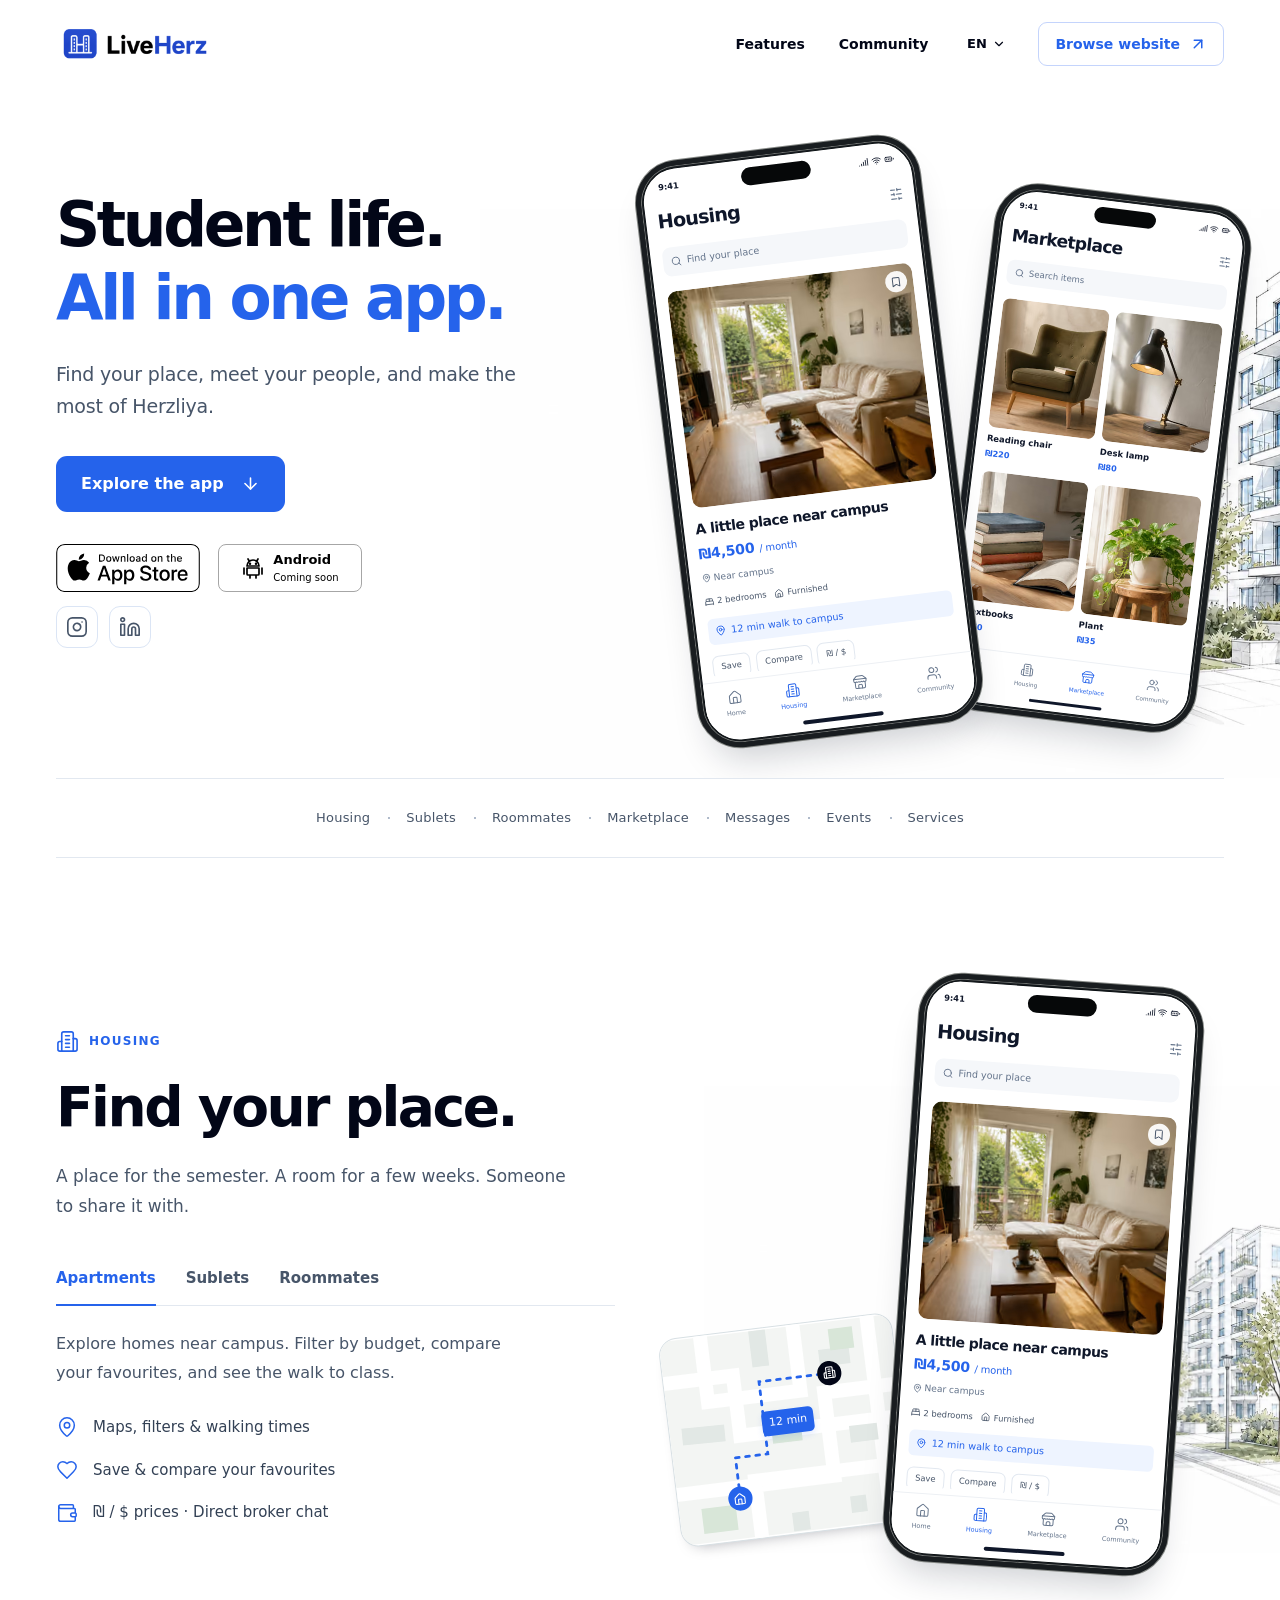
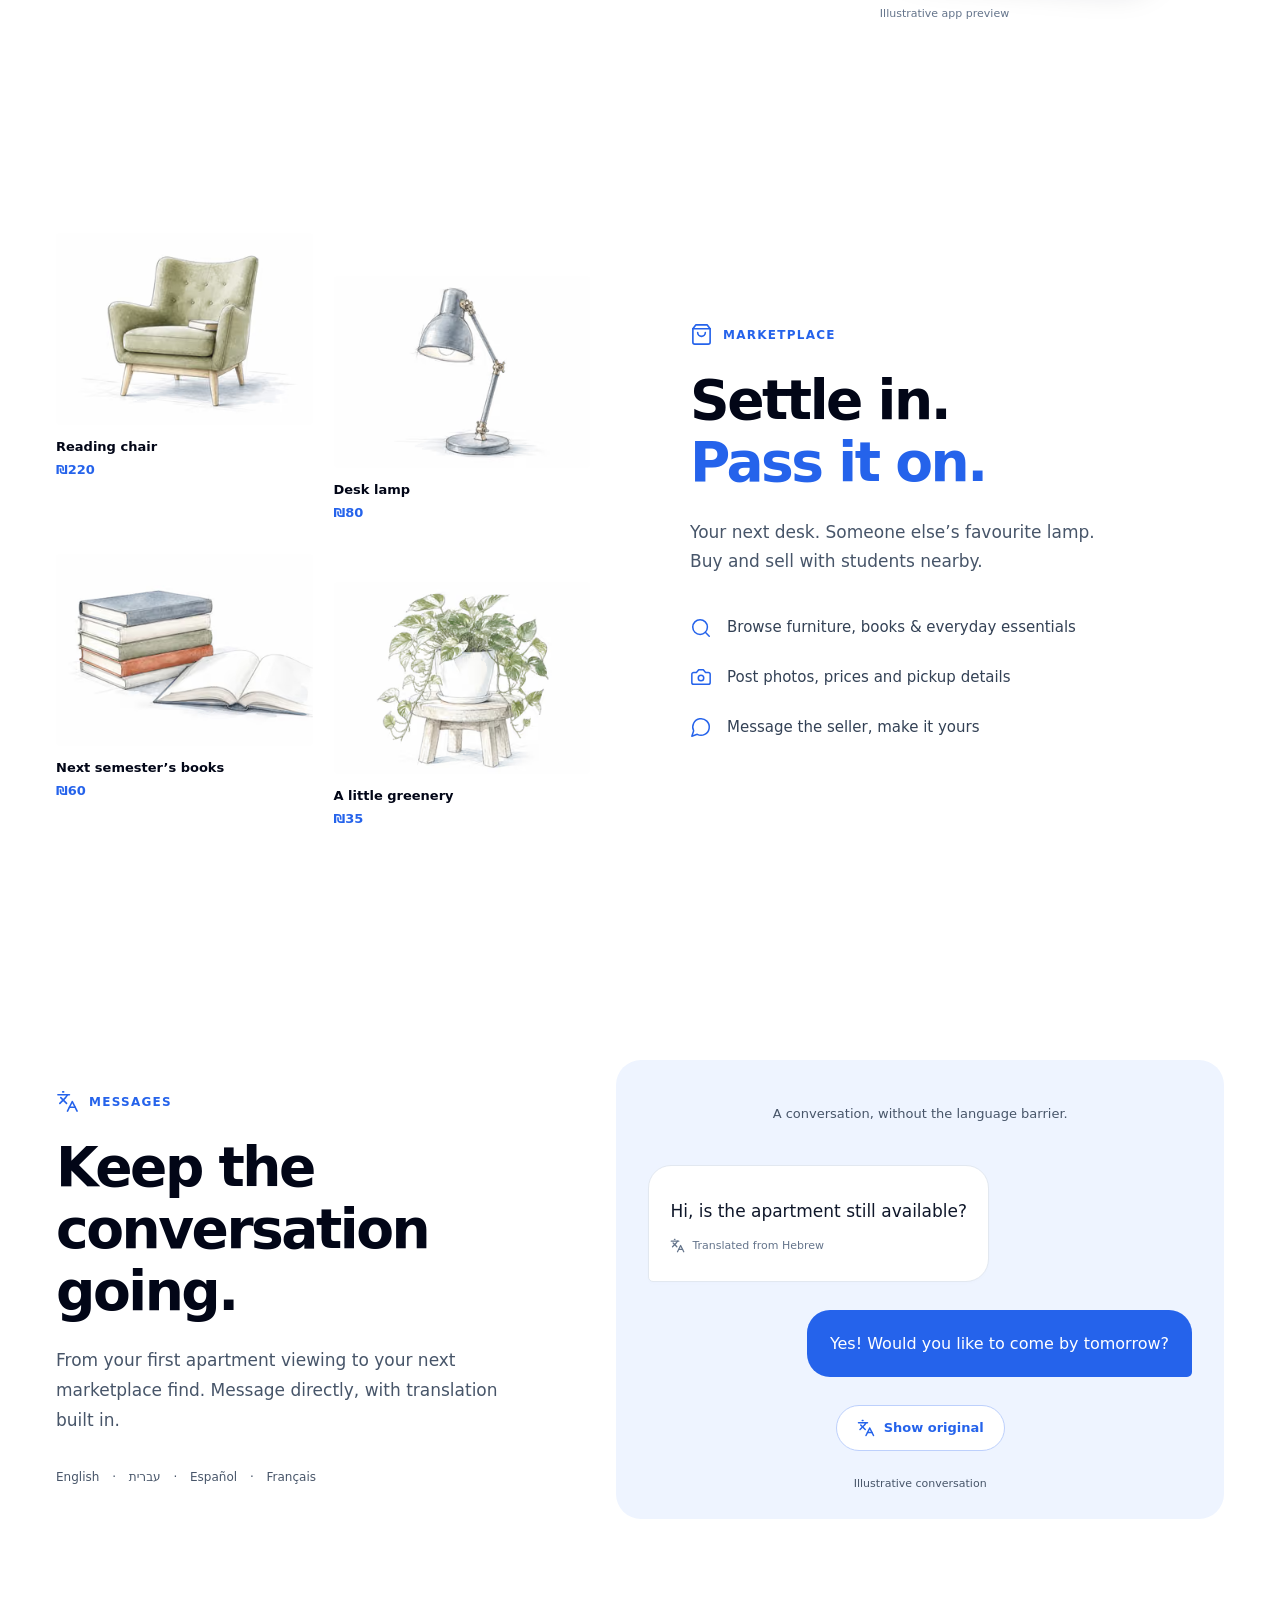
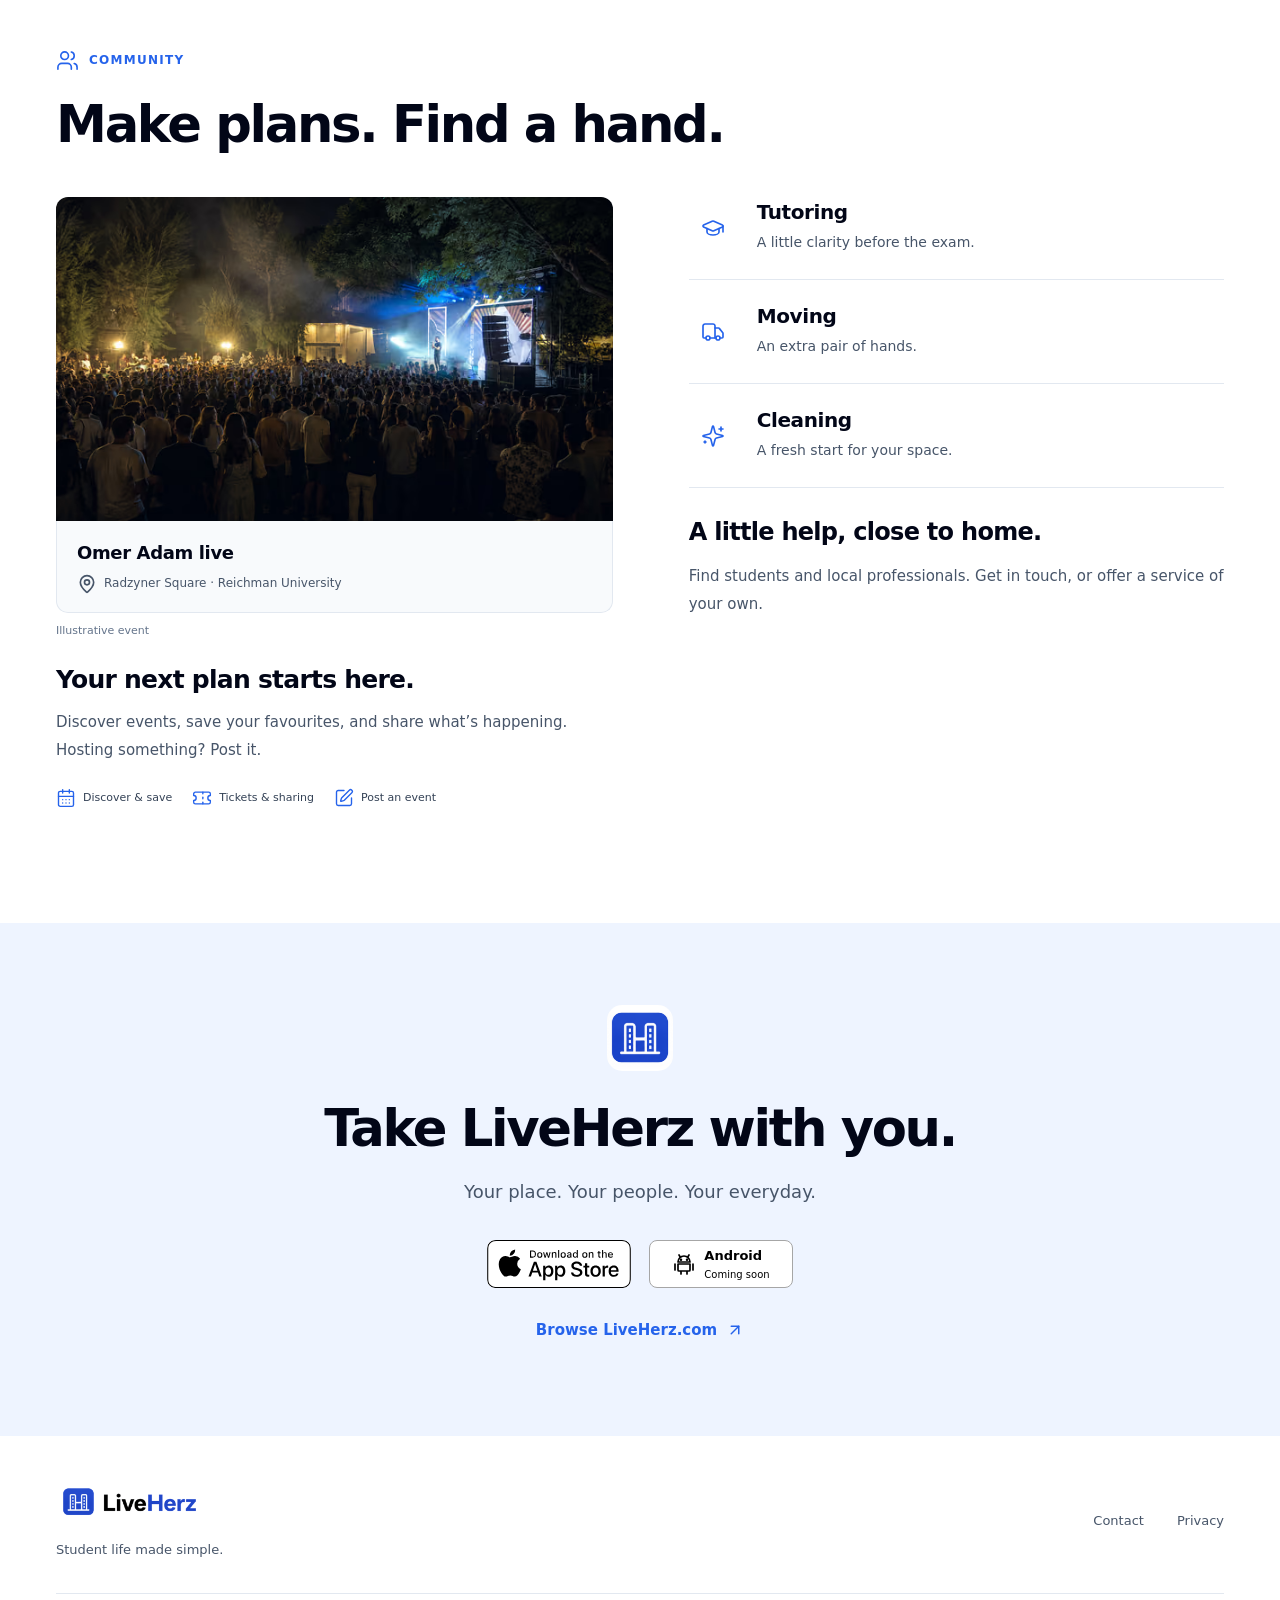
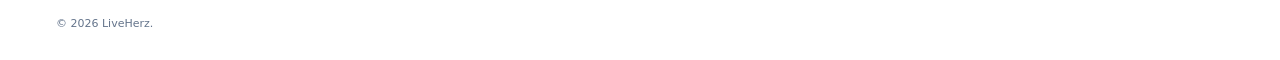
==== commit 63e69203: "Publish white App Store and Android buttons" ====
--- a/index.html
+++ b/index.html
@@ -37,10 +37,10 @@
     <meta name="twitter:description" content="Housing, sublets, roommates, marketplace, translated messages, events and services for student life around Herzliya. Available on iOS. Coming soon on Android." />
     <meta name="twitter:image" content="https://liveherz.app/assets/social/en.png" />
     
-    <script type="module" crossorigin src="/assets/index-DOe0c4Jg.js"></script>
-    <link rel="stylesheet" crossorigin href="/assets/index-DR-u1teD.css">
+    <script type="module" crossorigin src="/assets/index-Bty9WAbt.js"></script>
+    <link rel="stylesheet" crossorigin href="/assets/index-D4_uS1Ov.css">
   </head>
   <body>
-    <div id="root"><a class="skip-link" href="#main">Skip to content</a><header class="site-header"><div class="page-width header-inner"><a class="brand " href="/" aria-label="LiveHerz home"><img src="/assets/brand/wordmark.png" width="533" height="149" alt="LiveHerz"/></a><nav class="desktop-nav" aria-label="Features"><a href="#features">Features</a><a href="#community">Community</a></nav><div class="header-actions"><div class="language-select"><span aria-hidden="true">EN</span><svg xmlns="http://www.w3.org/2000/svg" width="14" height="14" viewBox="0 0 24 24" fill="none" stroke="currentColor" stroke-width="2" stroke-linecap="round" stroke-linejoin="round" class="lucide lucide-chevron-down" aria-hidden="true"><path d="m6 9 6 6 6-6"></path></svg><select aria-label="Choose language"><option value="en" lang="en" selected="">English</option><option value="he" lang="he">עברית</option><option value="es" lang="es">Español</option><option value="fr" lang="fr">Français</option></select></div><a href="https://liveherz.com/" class="website-link header-website" target="_blank" rel="noopener noreferrer">Browse website<svg xmlns="http://www.w3.org/2000/svg" width="18" height="18" viewBox="0 0 24 24" fill="none" stroke="currentColor" stroke-width="2" stroke-linecap="round" stroke-linejoin="round" class="lucide lucide-arrow-up-right directional-icon" aria-hidden="true"><path d="M7 7h10v10"></path><path d="M7 17 17 7"></path></svg></a><button class="menu-button" type="button" aria-label="Open menu" aria-expanded="false" aria-controls="mobile-menu"><svg xmlns="http://www.w3.org/2000/svg" width="23" height="23" viewBox="0 0 24 24" fill="none" stroke="currentColor" stroke-width="2" stroke-linecap="round" stroke-linejoin="round" class="lucide lucide-menu"><line x1="4" x2="20" y1="12" y2="12"></line><line x1="4" x2="20" y1="6" y2="6"></line><line x1="4" x2="20" y1="18" y2="18"></line></svg></button></div></div><nav class="mobile-menu" id="mobile-menu" hidden="" aria-label="Features"><a href="#features">Features</a><a href="#community">Community</a><a href="https://liveherz.com/" class="website-link " target="_blank" rel="noopener noreferrer">Browse website<svg xmlns="http://www.w3.org/2000/svg" width="18" height="18" viewBox="0 0 24 24" fill="none" stroke="currentColor" stroke-width="2" stroke-linecap="round" stroke-linejoin="round" class="lucide lucide-arrow-up-right directional-icon" aria-hidden="true"><path d="M7 7h10v10"></path><path d="M7 17 17 7"></path></svg></a></nav></header><main id="main" tabindex="-1"><section class="hero" aria-labelledby="hero-title"><img class="hero-architecture" src="/assets/brand/architecture.webp" width="1672" height="941" alt=""/><div class="page-width hero-grid"><div class="hero-copy"><h1 id="hero-title">Student life.<span>All in one app.</span></h1><p>Find your place, meet your people, and make the most of Herzliya.</p><a class="primary-button" href="#features">Explore the app<svg xmlns="http://www.w3.org/2000/svg" width="19" height="19" viewBox="0 0 24 24" fill="none" stroke="currentColor" stroke-width="2" stroke-linecap="round" stroke-linejoin="round" class="lucide lucide-arrow-down" aria-hidden="true"><path d="M12 5v14"></path><path d="m19 12-7 7-7-7"></path></svg></a><div class="platform-statuses platform-statuses-compact" aria-label="App availability"><a href="https://apps.apple.com/us/app/liveherz/id6805903536" class="store-download" aria-label="Download for iOS"><img src="/assets/badges/apple-en.svg" alt="Download for iOS" width="180" height="60"/></a><div class="platform-status" data-platform="android"><svg viewBox="0 0 24 24" fill="none" stroke="currentColor" stroke-width="1.7" stroke-linecap="round" stroke-linejoin="round" aria-hidden="true" width="32" height="32"><path d="m7 3 1.5 2.5M17 3l-1.5 2.5M6 10a6 6 0 0 1 12 0H6ZM6 12h12v6a1 1 0 0 1-1 1H7a1 1 0 0 1-1-1v-6ZM3 12v6m18-6v6M9 19v3m6-3v3"></path><path d="M9 7.8h.01M15 7.8h.01" stroke-width="2.5"></path></svg><div><strong dir="ltr">Android</strong><span>Coming soon</span></div></div></div><nav class="hero-social-links" aria-label="Contact"><a href="https://www.instagram.com/liveherz/" target="_blank" rel="noopener noreferrer" aria-label="Instagram"><svg xmlns="http://www.w3.org/2000/svg" width="22" height="22" viewBox="0 0 24 24" fill="none" stroke="currentColor" stroke-width="1.8" stroke-linecap="round" stroke-linejoin="round" class="lucide lucide-instagram" aria-hidden="true"><rect width="20" height="20" x="2" y="2" rx="5" ry="5"></rect><path d="M16 11.37A4 4 0 1 1 12.63 8 4 4 0 0 1 16 11.37z"></path><line x1="17.5" x2="17.51" y1="6.5" y2="6.5"></line></svg></a><a href="https://www.linkedin.com/in/live-herz-9b8230414/?skipRedirect=true" target="_blank" rel="noopener noreferrer" aria-label="LinkedIn"><svg xmlns="http://www.w3.org/2000/svg" width="22" height="22" viewBox="0 0 24 24" fill="none" stroke="currentColor" stroke-width="1.8" stroke-linecap="round" stroke-linejoin="round" class="lucide lucide-linkedin" aria-hidden="true"><path d="M16 8a6 6 0 0 1 6 6v7h-4v-7a2 2 0 0 0-2-2 2 2 0 0 0-2 2v7h-4v-7a6 6 0 0 1 6-6z"></path><rect width="4" height="12" x="2" y="9"></rect><circle cx="4" cy="4" r="2"></circle></svg></a></nav></div><div class="hero-phones"><div class="device hero-phone-primary" data-kind="apartments" role="img" aria-label="Illustrative housing app preview with a sample apartment near campus" dir="ltr" lang="en"><div class="device-screen" aria-hidden="true"><div class="phone-status"><span>9:41</span><div class="phone-island"></div><span class="phone-signal"><svg xmlns="http://www.w3.org/2000/svg" width="24" height="24" viewBox="0 0 24 24" fill="none" stroke="currentColor" stroke-width="2" stroke-linecap="round" stroke-linejoin="round" class="lucide lucide-signal"><path d="M2 20h.01"></path><path d="M7 20v-4"></path><path d="M12 20v-8"></path><path d="M17 20V8"></path><path d="M22 4v16"></path></svg><svg xmlns="http://www.w3.org/2000/svg" width="24" height="24" viewBox="0 0 24 24" fill="none" stroke="currentColor" stroke-width="2" stroke-linecap="round" stroke-linejoin="round" class="lucide lucide-wifi"><path d="M12 20h.01"></path><path d="M2 8.82a15 15 0 0 1 20 0"></path><path d="M5 12.859a10 10 0 0 1 14 0"></path><path d="M8.5 16.429a5 5 0 0 1 7 0"></path></svg><svg xmlns="http://www.w3.org/2000/svg" width="24" height="24" viewBox="0 0 24 24" fill="none" stroke="currentColor" stroke-width="2" stroke-linecap="round" stroke-linejoin="round" class="lucide lucide-battery-full"><rect width="16" height="10" x="2" y="7" rx="2" ry="2"></rect><line x1="22" x2="22" y1="11" y2="13"></line><line x1="6" x2="6" y1="11" y2="13"></line><line x1="10" x2="10" y1="11" y2="13"></line><line x1="14" x2="14" y1="11" y2="13"></line></svg></span></div><div class="preview-content"><div class="preview-heading">Housing<svg xmlns="http://www.w3.org/2000/svg" width="17" height="17" viewBox="0 0 24 24" fill="none" stroke="currentColor" stroke-width="2" stroke-linecap="round" stroke-linejoin="round" class="lucide lucide-sliders-horizontal"><line x1="21" x2="14" y1="4" y2="4"></line><line x1="10" x2="3" y1="4" y2="4"></line><line x1="21" x2="12" y1="12" y2="12"></line><line x1="8" x2="3" y1="12" y2="12"></line><line x1="21" x2="16" y1="20" y2="20"></line><line x1="12" x2="3" y1="20" y2="20"></line><line x1="14" x2="14" y1="2" y2="6"></line><line x1="8" x2="8" y1="10" y2="14"></line><line x1="16" x2="16" y1="18" y2="22"></line></svg></div><div class="preview-search"><svg xmlns="http://www.w3.org/2000/svg" width="12" height="12" viewBox="0 0 24 24" fill="none" stroke="currentColor" stroke-width="2" stroke-linecap="round" stroke-linejoin="round" class="lucide lucide-search"><circle cx="11" cy="11" r="8"></circle><path d="m21 21-4.3-4.3"></path></svg><span>Find your place</span></div><div class="preview-listing-photo"><picture class=""><source type="image/avif" srcSet="/assets/photos/apartment-320.avif 320w, /assets/photos/apartment-640.avif 640w, /assets/photos/apartment-1100.avif 1100w" sizes="(max-width: 700px) 200px, 320px"/><img src="/assets/photos/apartment-640.webp" srcSet="/assets/photos/apartment-320.webp 320w, /assets/photos/apartment-640.webp 640w, /assets/photos/apartment-1100.webp 1100w" sizes="(max-width: 700px) 200px, 320px" alt="" width="1100" height="825" loading="eager" fetchpriority="high" decoding="async"/></picture><span class="preview-save"><svg xmlns="http://www.w3.org/2000/svg" width="15" height="15" viewBox="0 0 24 24" fill="none" stroke="currentColor" stroke-width="2" stroke-linecap="round" stroke-linejoin="round" class="lucide lucide-bookmark"><path d="m19 21-7-4-7 4V5a2 2 0 0 1 2-2h10a2 2 0 0 1 2 2v16z"></path></svg></span></div><div class="preview-listing-title">A little place near campus</div><div class="preview-price">₪4,500<!-- --> <span>/ month</span></div><div class="preview-location"><svg xmlns="http://www.w3.org/2000/svg" width="12" height="12" viewBox="0 0 24 24" fill="none" stroke="currentColor" stroke-width="2" stroke-linecap="round" stroke-linejoin="round" class="lucide lucide-map-pin"><path d="M20 10c0 4.993-5.539 10.193-7.399 11.799a1 1 0 0 1-1.202 0C9.539 20.193 4 14.993 4 10a8 8 0 0 1 16 0"></path><circle cx="12" cy="10" r="3"></circle></svg>Near campus</div><div class="preview-facts"><span><svg xmlns="http://www.w3.org/2000/svg" width="12" height="12" viewBox="0 0 24 24" fill="none" stroke="currentColor" stroke-width="2" stroke-linecap="round" stroke-linejoin="round" class="lucide lucide-bed-double"><path d="M2 20v-8a2 2 0 0 1 2-2h16a2 2 0 0 1 2 2v8"></path><path d="M4 10V6a2 2 0 0 1 2-2h12a2 2 0 0 1 2 2v4"></path><path d="M12 4v6"></path><path d="M2 18h20"></path></svg>2 bedrooms</span><span><svg xmlns="http://www.w3.org/2000/svg" width="12" height="12" viewBox="0 0 24 24" fill="none" stroke="currentColor" stroke-width="2" stroke-linecap="round" stroke-linejoin="round" class="lucide lucide-house"><path d="M15 21v-8a1 1 0 0 0-1-1h-4a1 1 0 0 0-1 1v8"></path><path d="M3 10a2 2 0 0 1 .709-1.528l7-5.999a2 2 0 0 1 2.582 0l7 5.999A2 2 0 0 1 21 10v9a2 2 0 0 1-2 2H5a2 2 0 0 1-2-2z"></path></svg>Furnished</span></div><div class="preview-walking"><span><svg xmlns="http://www.w3.org/2000/svg" width="14" height="14" viewBox="0 0 24 24" fill="none" stroke="currentColor" stroke-width="2" stroke-linecap="round" stroke-linejoin="round" class="lucide lucide-map-pin"><path d="M20 10c0 4.993-5.539 10.193-7.399 11.799a1 1 0 0 1-1.202 0C9.539 20.193 4 14.993 4 10a8 8 0 0 1 16 0"></path><circle cx="12" cy="10" r="3"></circle></svg></span>12 min walk to campus</div><div class="preview-chip-row"><span>Save</span><span>Compare</span><span>₪ / $</span></div></div><div class="preview-nav"><div class=""><svg xmlns="http://www.w3.org/2000/svg" width="18" height="18" viewBox="0 0 24 24" fill="none" stroke="currentColor" stroke-width="1.6" stroke-linecap="round" stroke-linejoin="round" class="lucide lucide-house"><path d="M15 21v-8a1 1 0 0 0-1-1h-4a1 1 0 0 0-1 1v8"></path><path d="M3 10a2 2 0 0 1 .709-1.528l7-5.999a2 2 0 0 1 2.582 0l7 5.999A2 2 0 0 1 21 10v9a2 2 0 0 1-2 2H5a2 2 0 0 1-2-2z"></path></svg><span>Home</span></div><div class="active"><svg xmlns="http://www.w3.org/2000/svg" width="18" height="18" viewBox="0 0 24 24" fill="none" stroke="currentColor" stroke-width="1.6" stroke-linecap="round" stroke-linejoin="round" class="lucide lucide-building2"><path d="M6 22V4a2 2 0 0 1 2-2h8a2 2 0 0 1 2 2v18Z"></path><path d="M6 12H4a2 2 0 0 0-2 2v6a2 2 0 0 0 2 2h2"></path><path d="M18 9h2a2 2 0 0 1 2 2v9a2 2 0 0 1-2 2h-2"></path><path d="M10 6h4"></path><path d="M10 10h4"></path><path d="M10 14h4"></path><path d="M10 18h4"></path></svg><span>Housing</span></div><div class=""><svg xmlns="http://www.w3.org/2000/svg" width="18" height="18" viewBox="0 0 24 24" fill="none" stroke="currentColor" stroke-width="1.6" stroke-linecap="round" stroke-linejoin="round" class="lucide lucide-store"><path d="m2 7 4.41-4.41A2 2 0 0 1 7.83 2h8.34a2 2 0 0 1 1.42.59L22 7"></path><path d="M4 12v8a2 2 0 0 0 2 2h12a2 2 0 0 0 2-2v-8"></path><path d="M15 22v-4a2 2 0 0 0-2-2h-2a2 2 0 0 0-2 2v4"></path><path d="M2 7h20"></path><path d="M22 7v3a2 2 0 0 1-2 2a2.7 2.7 0 0 1-1.59-.63.7.7 0 0 0-.82 0A2.7 2.7 0 0 1 16 12a2.7 2.7 0 0 1-1.59-.63.7.7 0 0 0-.82 0A2.7 2.7 0 0 1 12 12a2.7 2.7 0 0 1-1.59-.63.7.7 0 0 0-.82 0A2.7 2.7 0 0 1 8 12a2.7 2.7 0 0 1-1.59-.63.7.7 0 0 0-.82 0A2.7 2.7 0 0 1 4 12a2 2 0 0 1-2-2V7"></path></svg><span>Marketplace</span></div><div class=""><svg xmlns="http://www.w3.org/2000/svg" width="18" height="18" viewBox="0 0 24 24" fill="none" stroke="currentColor" stroke-width="1.6" stroke-linecap="round" stroke-linejoin="round" class="lucide lucide-users"><path d="M16 21v-2a4 4 0 0 0-4-4H6a4 4 0 0 0-4 4v2"></path><circle cx="9" cy="7" r="4"></circle><path d="M22 21v-2a4 4 0 0 0-3-3.87"></path><path d="M16 3.13a4 4 0 0 1 0 7.75"></path></svg><span>Community</span></div></div><div class="home-indicator"></div></div></div><div class="device hero-phone-secondary" data-kind="market" role="img" aria-label="Illustrative marketplace app preview with student essentials" dir="ltr" lang="en"><div class="device-screen" aria-hidden="true"><div class="phone-status"><span>9:41</span><div class="phone-island"></div><span class="phone-signal"><svg xmlns="http://www.w3.org/2000/svg" width="24" height="24" viewBox="0 0 24 24" fill="none" stroke="currentColor" stroke-width="2" stroke-linecap="round" stroke-linejoin="round" class="lucide lucide-signal"><path d="M2 20h.01"></path><path d="M7 20v-4"></path><path d="M12 20v-8"></path><path d="M17 20V8"></path><path d="M22 4v16"></path></svg><svg xmlns="http://www.w3.org/2000/svg" width="24" height="24" viewBox="0 0 24 24" fill="none" stroke="currentColor" stroke-width="2" stroke-linecap="round" stroke-linejoin="round" class="lucide lucide-wifi"><path d="M12 20h.01"></path><path d="M2 8.82a15 15 0 0 1 20 0"></path><path d="M5 12.859a10 10 0 0 1 14 0"></path><path d="M8.5 16.429a5 5 0 0 1 7 0"></path></svg><svg xmlns="http://www.w3.org/2000/svg" width="24" height="24" viewBox="0 0 24 24" fill="none" stroke="currentColor" stroke-width="2" stroke-linecap="round" stroke-linejoin="round" class="lucide lucide-battery-full"><rect width="16" height="10" x="2" y="7" rx="2" ry="2"></rect><line x1="22" x2="22" y1="11" y2="13"></line><line x1="6" x2="6" y1="11" y2="13"></line><line x1="10" x2="10" y1="11" y2="13"></line><line x1="14" x2="14" y1="11" y2="13"></line></svg></span></div><div class="preview-content"><div class="preview-heading">Marketplace<svg xmlns="http://www.w3.org/2000/svg" width="17" height="17" viewBox="0 0 24 24" fill="none" stroke="currentColor" stroke-width="2" stroke-linecap="round" stroke-linejoin="round" class="lucide lucide-sliders-horizontal"><line x1="21" x2="14" y1="4" y2="4"></line><line x1="10" x2="3" y1="4" y2="4"></line><line x1="21" x2="12" y1="12" y2="12"></line><line x1="8" x2="3" y1="12" y2="12"></line><line x1="21" x2="16" y1="20" y2="20"></line><line x1="12" x2="3" y1="20" y2="20"></line><line x1="14" x2="14" y1="2" y2="6"></line><line x1="8" x2="8" y1="10" y2="14"></line><line x1="16" x2="16" y1="18" y2="22"></line></svg></div><div class="preview-search"><svg xmlns="http://www.w3.org/2000/svg" width="12" height="12" viewBox="0 0 24 24" fill="none" stroke="currentColor" stroke-width="2" stroke-linecap="round" stroke-linejoin="round" class="lucide lucide-search"><circle cx="11" cy="11" r="8"></circle><path d="m21 21-4.3-4.3"></path></svg><span>Search items</span></div><div class="preview-market-grid"><div class="preview-market-item"><picture class=""><source type="image/avif" srcSet="/assets/photos/chair-320.avif 320w, /assets/photos/chair-640.avif 640w, /assets/photos/chair-1100.avif 1100w" sizes="140px"/><img src="/assets/photos/chair-640.webp" srcSet="/assets/photos/chair-320.webp 320w, /assets/photos/chair-640.webp 640w, /assets/photos/chair-1100.webp 1100w" sizes="140px" alt="" width="1100" height="825" loading="eager" fetchpriority="auto" decoding="async"/></picture><div>Reading chair</div><strong>₪220</strong></div><div class="preview-market-item"><picture class=""><source type="image/avif" srcSet="/assets/photos/lamp-320.avif 320w, /assets/photos/lamp-640.avif 640w, /assets/photos/lamp-1100.avif 1100w" sizes="140px"/><img src="/assets/photos/lamp-640.webp" srcSet="/assets/photos/lamp-320.webp 320w, /assets/photos/lamp-640.webp 640w, /assets/photos/lamp-1100.webp 1100w" sizes="140px" alt="" width="1100" height="825" loading="eager" fetchpriority="auto" decoding="async"/></picture><div>Desk lamp</div><strong>₪80</strong></div><div class="preview-market-item"><picture class=""><source type="image/avif" srcSet="/assets/photos/books-320.avif 320w, /assets/photos/books-640.avif 640w, /assets/photos/books-1100.avif 1100w" sizes="140px"/><img src="/assets/photos/books-640.webp" srcSet="/assets/photos/books-320.webp 320w, /assets/photos/books-640.webp 640w, /assets/photos/books-1100.webp 1100w" sizes="140px" alt="" width="1100" height="825" loading="eager" fetchpriority="auto" decoding="async"/></picture><div>Textbooks</div><strong>₪60</strong></div><div class="preview-market-item"><picture class=""><source type="image/avif" srcSet="/assets/photos/plant-320.avif 320w, /assets/photos/plant-640.avif 640w, /assets/photos/plant-1100.avif 1100w" sizes="140px"/><img src="/assets/photos/plant-640.webp" srcSet="/assets/photos/plant-320.webp 320w, /assets/photos/plant-640.webp 640w, /assets/photos/plant-1100.webp 1100w" sizes="140px" alt="" width="1100" height="825" loading="eager" fetchpriority="auto" decoding="async"/></picture><div>Plant</div><strong>₪35</strong></div></div></div><div class="preview-nav"><div class=""><svg xmlns="http://www.w3.org/2000/svg" width="18" height="18" viewBox="0 0 24 24" fill="none" stroke="currentColor" stroke-width="1.6" stroke-linecap="round" stroke-linejoin="round" class="lucide lucide-house"><path d="M15 21v-8a1 1 0 0 0-1-1h-4a1 1 0 0 0-1 1v8"></path><path d="M3 10a2 2 0 0 1 .709-1.528l7-5.999a2 2 0 0 1 2.582 0l7 5.999A2 2 0 0 1 21 10v9a2 2 0 0 1-2 2H5a2 2 0 0 1-2-2z"></path></svg><span>Home</span></div><div class=""><svg xmlns="http://www.w3.org/2000/svg" width="18" height="18" viewBox="0 0 24 24" fill="none" stroke="currentColor" stroke-width="1.6" stroke-linecap="round" stroke-linejoin="round" class="lucide lucide-building2"><path d="M6 22V4a2 2 0 0 1 2-2h8a2 2 0 0 1 2 2v18Z"></path><path d="M6 12H4a2 2 0 0 0-2 2v6a2 2 0 0 0 2 2h2"></path><path d="M18 9h2a2 2 0 0 1 2 2v9a2 2 0 0 1-2 2h-2"></path><path d="M10 6h4"></path><path d="M10 10h4"></path><path d="M10 14h4"></path><path d="M10 18h4"></path></svg><span>Housing</span></div><div class="active"><svg xmlns="http://www.w3.org/2000/svg" width="18" height="18" viewBox="0 0 24 24" fill="none" stroke="currentColor" stroke-width="1.6" stroke-linecap="round" stroke-linejoin="round" class="lucide lucide-store"><path d="m2 7 4.41-4.41A2 2 0 0 1 7.83 2h8.34a2 2 0 0 1 1.42.59L22 7"></path><path d="M4 12v8a2 2 0 0 0 2 2h12a2 2 0 0 0 2-2v-8"></path><path d="M15 22v-4a2 2 0 0 0-2-2h-2a2 2 0 0 0-2 2v4"></path><path d="M2 7h20"></path><path d="M22 7v3a2 2 0 0 1-2 2a2.7 2.7 0 0 1-1.59-.63.7.7 0 0 0-.82 0A2.7 2.7 0 0 1 16 12a2.7 2.7 0 0 1-1.59-.63.7.7 0 0 0-.82 0A2.7 2.7 0 0 1 12 12a2.7 2.7 0 0 1-1.59-.63.7.7 0 0 0-.82 0A2.7 2.7 0 0 1 8 12a2.7 2.7 0 0 1-1.59-.63.7.7 0 0 0-.82 0A2.7 2.7 0 0 1 4 12a2 2 0 0 1-2-2V7"></path></svg><span>Marketplace</span></div><div class=""><svg xmlns="http://www.w3.org/2000/svg" width="18" height="18" viewBox="0 0 24 24" fill="none" stroke="currentColor" stroke-width="1.6" stroke-linecap="round" stroke-linejoin="round" class="lucide lucide-users"><path d="M16 21v-2a4 4 0 0 0-4-4H6a4 4 0 0 0-4 4v2"></path><circle cx="9" cy="7" r="4"></circle><path d="M22 21v-2a4 4 0 0 0-3-3.87"></path><path d="M16 3.13a4 4 0 0 1 0 7.75"></path></svg><span>Community</span></div></div><div class="home-indicator"></div></div></div></div></div></section><div class="page-width feature-rail"><a href="#features">Housing</a><a href="#features">Sublets</a><a href="#features">Roommates</a><a href="#marketplace">Marketplace</a><a href="#messages">Messages</a><a href="#community">Events</a><a href="#services">Services</a></div><section class="section housing-section" id="features" aria-labelledby="housing-title"><div class="page-width split-layout housing-layout"><div class="reveal section-copy housing-copy"><div class="section-label"><svg xmlns="http://www.w3.org/2000/svg" width="23" height="23" viewBox="0 0 24 24" fill="none" stroke="currentColor" stroke-width="1.7" stroke-linecap="round" stroke-linejoin="round" class="lucide lucide-building2" aria-hidden="true"><path d="M6 22V4a2 2 0 0 1 2-2h8a2 2 0 0 1 2 2v18Z"></path><path d="M6 12H4a2 2 0 0 0-2 2v6a2 2 0 0 0 2 2h2"></path><path d="M18 9h2a2 2 0 0 1 2 2v9a2 2 0 0 1-2 2h-2"></path><path d="M10 6h4"></path><path d="M10 10h4"></path><path d="M10 14h4"></path><path d="M10 18h4"></path></svg><span>Housing</span></div><h2 id="housing-title">Find your place.</h2><p class="section-intro">A place for the semester. A room for a few weeks. Someone to share it with.</p><div class="housing-tabs" role="tablist" aria-label="Explore housing features"><button type="button" role="tab" id="tab-apartments" aria-selected="true" aria-controls="panel-apartments" tabindex="0">Apartments</button><button type="button" role="tab" id="tab-sublets" aria-selected="false" aria-controls="panel-sublets" tabindex="-1">Sublets</button><button type="button" role="tab" id="tab-roommates" aria-selected="false" aria-controls="panel-roommates" tabindex="-1">Roommates</button></div><div class="housing-panels"><div class="housing-panel" role="tabpanel" id="panel-apartments" aria-labelledby="tab-apartments" tabindex="0"><p>Explore homes near campus. Filter by budget, compare your favourites, and see the walk to class.</p><ul class="detail-list "><li><svg xmlns="http://www.w3.org/2000/svg" width="22" height="22" viewBox="0 0 24 24" fill="none" stroke="currentColor" stroke-width="1.65" stroke-linecap="round" stroke-linejoin="round" class="lucide lucide-map-pin" aria-hidden="true"><path d="M20 10c0 4.993-5.539 10.193-7.399 11.799a1 1 0 0 1-1.202 0C9.539 20.193 4 14.993 4 10a8 8 0 0 1 16 0"></path><circle cx="12" cy="10" r="3"></circle></svg><span>Maps, filters &amp; walking times</span></li><li><svg xmlns="http://www.w3.org/2000/svg" width="22" height="22" viewBox="0 0 24 24" fill="none" stroke="currentColor" stroke-width="1.65" stroke-linecap="round" stroke-linejoin="round" class="lucide lucide-heart" aria-hidden="true"><path d="M19 14c1.49-1.46 3-3.21 3-5.5A5.5 5.5 0 0 0 16.5 3c-1.76 0-3 .5-4.5 2-1.5-1.5-2.74-2-4.5-2A5.5 5.5 0 0 0 2 8.5c0 2.3 1.5 4.05 3 5.5l7 7Z"></path></svg><span>Save &amp; compare your favourites</span></li><li><svg xmlns="http://www.w3.org/2000/svg" width="22" height="22" viewBox="0 0 24 24" fill="none" stroke="currentColor" stroke-width="1.65" stroke-linecap="round" stroke-linejoin="round" class="lucide lucide-wallet" aria-hidden="true"><path d="M19 7V4a1 1 0 0 0-1-1H5a2 2 0 0 0 0 4h15a1 1 0 0 1 1 1v4h-3a2 2 0 0 0 0 4h3a1 1 0 0 0 1-1v-2a1 1 0 0 0-1-1"></path><path d="M3 5v14a2 2 0 0 0 2 2h15a1 1 0 0 0 1-1v-4"></path></svg><span>₪ / $ prices · Direct broker chat</span></li></ul></div><div class="housing-panel" role="tabpanel" id="panel-sublets" aria-labelledby="tab-sublets" hidden="" tabindex="0"><p>Going away or just arriving? Find a short-term place, post your room, or let people know what you’re looking for.</p><ul class="detail-list "><li><svg xmlns="http://www.w3.org/2000/svg" width="22" height="22" viewBox="0 0 24 24" fill="none" stroke="currentColor" stroke-width="1.65" stroke-linecap="round" stroke-linejoin="round" class="lucide lucide-search" aria-hidden="true"><circle cx="11" cy="11" r="8"></circle><path d="m21 21-4.3-4.3"></path></svg><span>Available &amp; wanted listings</span></li><li><svg xmlns="http://www.w3.org/2000/svg" width="22" height="22" viewBox="0 0 24 24" fill="none" stroke="currentColor" stroke-width="1.65" stroke-linecap="round" stroke-linejoin="round" class="lucide lucide-calendar-days" aria-hidden="true"><path d="M8 2v4"></path><path d="M16 2v4"></path><rect width="18" height="18" x="3" y="4" rx="2"></rect><path d="M3 10h18"></path><path d="M8 14h.01"></path><path d="M12 14h.01"></path><path d="M16 14h.01"></path><path d="M8 18h.01"></path><path d="M12 18h.01"></path><path d="M16 18h.01"></path></svg><span>Real dates, photos &amp; rental details</span></li><li><svg xmlns="http://www.w3.org/2000/svg" width="22" height="22" viewBox="0 0 24 24" fill="none" stroke="currentColor" stroke-width="1.65" stroke-linecap="round" stroke-linejoin="round" class="lucide lucide-message-circle" aria-hidden="true"><path d="M7.9 20A9 9 0 1 0 4 16.1L2 22Z"></path></svg><span>Post a room · Message directly</span></li></ul></div><div class="housing-panel" role="tabpanel" id="panel-roommates" aria-labelledby="tab-roommates" hidden="" tabindex="0"><p>Find someone who feels like a good fit. Explore student profiles, match, and start a conversation.</p><ul class="detail-list "><li><svg xmlns="http://www.w3.org/2000/svg" width="22" height="22" viewBox="0 0 24 24" fill="none" stroke="currentColor" stroke-width="1.65" stroke-linecap="round" stroke-linejoin="round" class="lucide lucide-users" aria-hidden="true"><path d="M16 21v-2a4 4 0 0 0-4-4H6a4 4 0 0 0-4 4v2"></path><circle cx="9" cy="7" r="4"></circle><path d="M22 21v-2a4 4 0 0 0-3-3.87"></path><path d="M16 3.13a4 4 0 0 1 0 7.75"></path></svg><span>Profiles, preferences &amp; lifestyle</span></li><li><svg xmlns="http://www.w3.org/2000/svg" width="22" height="22" viewBox="0 0 24 24" fill="none" stroke="currentColor" stroke-width="1.65" stroke-linecap="round" stroke-linejoin="round" class="lucide lucide-heart" aria-hidden="true"><path d="M19 14c1.49-1.46 3-3.21 3-5.5A5.5 5.5 0 0 0 16.5 3c-1.76 0-3 .5-4.5 2-1.5-1.5-2.74-2-4.5-2A5.5 5.5 0 0 0 2 8.5c0 2.3 1.5 4.05 3 5.5l7 7Z"></path></svg><span>Find a match for your next chapter</span></li><li><svg xmlns="http://www.w3.org/2000/svg" width="22" height="22" viewBox="0 0 24 24" fill="none" stroke="currentColor" stroke-width="1.65" stroke-linecap="round" stroke-linejoin="round" class="lucide lucide-message-circle" aria-hidden="true"><path d="M7.9 20A9 9 0 1 0 4 16.1L2 22Z"></path></svg><span>From a match to a conversation</span></li></ul></div></div></div><div class="reveal housing-visual"><img class="housing-architecture" src="/assets/brand/architecture.webp" width="1672" height="941" alt="" loading="lazy"/><div class="housing-preview-scene" data-preview="apartments" style="opacity:1;transform:none"><div class="mini-scene mini-map" aria-hidden="true" dir="ltr"><svg viewBox="0 0 250 220" fill="none"><rect width="250" height="220" fill="#f3f5f3"></rect><path d="M-5 45h80v65h180M45-10v80h100V-10M-5 165h175V75h95M85 230v-70h180M225 230V-5" stroke="white" stroke-width="15"></path><path d="m13 104 46 1m70 114v-20M106 0v39m63-1h33M201 198h-17M192 123h30" stroke="#e2e8e5" stroke-width="18"></path><path d="M24 183h37v27H24zM109 91h32v32h-32zM182 8h26v23h-26z" fill="#d8e6d8"></path><path class="walking-path" d="M67 177v-44h35V55h76" stroke="#2563eb" stroke-width="3" stroke-dasharray="4 7" stroke-linecap="round"></path><circle cx="67" cy="177" r="13" fill="#2563eb"></circle><circle cx="178" cy="55" r="13" fill="#020617"></circle></svg><div class="map-home"><svg xmlns="http://www.w3.org/2000/svg" width="13" height="13" viewBox="0 0 24 24" fill="none" stroke="currentColor" stroke-width="2" stroke-linecap="round" stroke-linejoin="round" class="lucide lucide-house"><path d="M15 21v-8a1 1 0 0 0-1-1h-4a1 1 0 0 0-1 1v8"></path><path d="M3 10a2 2 0 0 1 .709-1.528l7-5.999a2 2 0 0 1 2.582 0l7 5.999A2 2 0 0 1 21 10v9a2 2 0 0 1-2 2H5a2 2 0 0 1-2-2z"></path></svg></div><div class="map-campus"><svg xmlns="http://www.w3.org/2000/svg" width="13" height="13" viewBox="0 0 24 24" fill="none" stroke="currentColor" stroke-width="2" stroke-linecap="round" stroke-linejoin="round" class="lucide lucide-building2"><path d="M6 22V4a2 2 0 0 1 2-2h8a2 2 0 0 1 2 2v18Z"></path><path d="M6 12H4a2 2 0 0 0-2 2v6a2 2 0 0 0 2 2h2"></path><path d="M18 9h2a2 2 0 0 1 2 2v9a2 2 0 0 1-2 2h-2"></path><path d="M10 6h4"></path><path d="M10 10h4"></path><path d="M10 14h4"></path><path d="M10 18h4"></path></svg></div><div class="map-time">12 min</div></div><div class="device housing-phone" data-kind="apartments" role="img" aria-label="Apartments — Illustrative app preview" dir="ltr" lang="en"><div class="device-screen" aria-hidden="true"><div class="phone-status"><span>9:41</span><div class="phone-island"></div><span class="phone-signal"><svg xmlns="http://www.w3.org/2000/svg" width="24" height="24" viewBox="0 0 24 24" fill="none" stroke="currentColor" stroke-width="2" stroke-linecap="round" stroke-linejoin="round" class="lucide lucide-signal"><path d="M2 20h.01"></path><path d="M7 20v-4"></path><path d="M12 20v-8"></path><path d="M17 20V8"></path><path d="M22 4v16"></path></svg><svg xmlns="http://www.w3.org/2000/svg" width="24" height="24" viewBox="0 0 24 24" fill="none" stroke="currentColor" stroke-width="2" stroke-linecap="round" stroke-linejoin="round" class="lucide lucide-wifi"><path d="M12 20h.01"></path><path d="M2 8.82a15 15 0 0 1 20 0"></path><path d="M5 12.859a10 10 0 0 1 14 0"></path><path d="M8.5 16.429a5 5 0 0 1 7 0"></path></svg><svg xmlns="http://www.w3.org/2000/svg" width="24" height="24" viewBox="0 0 24 24" fill="none" stroke="currentColor" stroke-width="2" stroke-linecap="round" stroke-linejoin="round" class="lucide lucide-battery-full"><rect width="16" height="10" x="2" y="7" rx="2" ry="2"></rect><line x1="22" x2="22" y1="11" y2="13"></line><line x1="6" x2="6" y1="11" y2="13"></line><line x1="10" x2="10" y1="11" y2="13"></line><line x1="14" x2="14" y1="11" y2="13"></line></svg></span></div><div class="preview-content"><div class="preview-heading">Housing<svg xmlns="http://www.w3.org/2000/svg" width="17" height="17" viewBox="0 0 24 24" fill="none" stroke="currentColor" stroke-width="2" stroke-linecap="round" stroke-linejoin="round" class="lucide lucide-sliders-horizontal"><line x1="21" x2="14" y1="4" y2="4"></line><line x1="10" x2="3" y1="4" y2="4"></line><line x1="21" x2="12" y1="12" y2="12"></line><line x1="8" x2="3" y1="12" y2="12"></line><line x1="21" x2="16" y1="20" y2="20"></line><line x1="12" x2="3" y1="20" y2="20"></line><line x1="14" x2="14" y1="2" y2="6"></line><line x1="8" x2="8" y1="10" y2="14"></line><line x1="16" x2="16" y1="18" y2="22"></line></svg></div><div class="preview-search"><svg xmlns="http://www.w3.org/2000/svg" width="12" height="12" viewBox="0 0 24 24" fill="none" stroke="currentColor" stroke-width="2" stroke-linecap="round" stroke-linejoin="round" class="lucide lucide-search"><circle cx="11" cy="11" r="8"></circle><path d="m21 21-4.3-4.3"></path></svg><span>Find your place</span></div><div class="preview-listing-photo"><picture class=""><source type="image/avif" srcSet="/assets/photos/apartment-320.avif 320w, /assets/photos/apartment-640.avif 640w, /assets/photos/apartment-1100.avif 1100w" sizes="(max-width: 700px) 200px, 320px"/><img src="/assets/photos/apartment-640.webp" srcSet="/assets/photos/apartment-320.webp 320w, /assets/photos/apartment-640.webp 640w, /assets/photos/apartment-1100.webp 1100w" sizes="(max-width: 700px) 200px, 320px" alt="" width="1100" height="825" loading="lazy" fetchpriority="auto" decoding="async"/></picture><span class="preview-save"><svg xmlns="http://www.w3.org/2000/svg" width="15" height="15" viewBox="0 0 24 24" fill="none" stroke="currentColor" stroke-width="2" stroke-linecap="round" stroke-linejoin="round" class="lucide lucide-bookmark"><path d="m19 21-7-4-7 4V5a2 2 0 0 1 2-2h10a2 2 0 0 1 2 2v16z"></path></svg></span></div><div class="preview-listing-title">A little place near campus</div><div class="preview-price">₪4,500<!-- --> <span>/ month</span></div><div class="preview-location"><svg xmlns="http://www.w3.org/2000/svg" width="12" height="12" viewBox="0 0 24 24" fill="none" stroke="currentColor" stroke-width="2" stroke-linecap="round" stroke-linejoin="round" class="lucide lucide-map-pin"><path d="M20 10c0 4.993-5.539 10.193-7.399 11.799a1 1 0 0 1-1.202 0C9.539 20.193 4 14.993 4 10a8 8 0 0 1 16 0"></path><circle cx="12" cy="10" r="3"></circle></svg>Near campus</div><div class="preview-facts"><span><svg xmlns="http://www.w3.org/2000/svg" width="12" height="12" viewBox="0 0 24 24" fill="none" stroke="currentColor" stroke-width="2" stroke-linecap="round" stroke-linejoin="round" class="lucide lucide-bed-double"><path d="M2 20v-8a2 2 0 0 1 2-2h16a2 2 0 0 1 2 2v8"></path><path d="M4 10V6a2 2 0 0 1 2-2h12a2 2 0 0 1 2 2v4"></path><path d="M12 4v6"></path><path d="M2 18h20"></path></svg>2 bedrooms</span><span><svg xmlns="http://www.w3.org/2000/svg" width="12" height="12" viewBox="0 0 24 24" fill="none" stroke="currentColor" stroke-width="2" stroke-linecap="round" stroke-linejoin="round" class="lucide lucide-house"><path d="M15 21v-8a1 1 0 0 0-1-1h-4a1 1 0 0 0-1 1v8"></path><path d="M3 10a2 2 0 0 1 .709-1.528l7-5.999a2 2 0 0 1 2.582 0l7 5.999A2 2 0 0 1 21 10v9a2 2 0 0 1-2 2H5a2 2 0 0 1-2-2z"></path></svg>Furnished</span></div><div class="preview-walking"><span><svg xmlns="http://www.w3.org/2000/svg" width="14" height="14" viewBox="0 0 24 24" fill="none" stroke="currentColor" stroke-width="2" stroke-linecap="round" stroke-linejoin="round" class="lucide lucide-map-pin"><path d="M20 10c0 4.993-5.539 10.193-7.399 11.799a1 1 0 0 1-1.202 0C9.539 20.193 4 14.993 4 10a8 8 0 0 1 16 0"></path><circle cx="12" cy="10" r="3"></circle></svg></span>12 min walk to campus</div><div class="preview-chip-row"><span>Save</span><span>Compare</span><span>₪ / $</span></div></div><div class="preview-nav"><div class=""><svg xmlns="http://www.w3.org/2000/svg" width="18" height="18" viewBox="0 0 24 24" fill="none" stroke="currentColor" stroke-width="1.6" stroke-linecap="round" stroke-linejoin="round" class="lucide lucide-house"><path d="M15 21v-8a1 1 0 0 0-1-1h-4a1 1 0 0 0-1 1v8"></path><path d="M3 10a2 2 0 0 1 .709-1.528l7-5.999a2 2 0 0 1 2.582 0l7 5.999A2 2 0 0 1 21 10v9a2 2 0 0 1-2 2H5a2 2 0 0 1-2-2z"></path></svg><span>Home</span></div><div class="active"><svg xmlns="http://www.w3.org/2000/svg" width="18" height="18" viewBox="0 0 24 24" fill="none" stroke="currentColor" stroke-width="1.6" stroke-linecap="round" stroke-linejoin="round" class="lucide lucide-building2"><path d="M6 22V4a2 2 0 0 1 2-2h8a2 2 0 0 1 2 2v18Z"></path><path d="M6 12H4a2 2 0 0 0-2 2v6a2 2 0 0 0 2 2h2"></path><path d="M18 9h2a2 2 0 0 1 2 2v9a2 2 0 0 1-2 2h-2"></path><path d="M10 6h4"></path><path d="M10 10h4"></path><path d="M10 14h4"></path><path d="M10 18h4"></path></svg><span>Housing</span></div><div class=""><svg xmlns="http://www.w3.org/2000/svg" width="18" height="18" viewBox="0 0 24 24" fill="none" stroke="currentColor" stroke-width="1.6" stroke-linecap="round" stroke-linejoin="round" class="lucide lucide-store"><path d="m2 7 4.41-4.41A2 2 0 0 1 7.83 2h8.34a2 2 0 0 1 1.42.59L22 7"></path><path d="M4 12v8a2 2 0 0 0 2 2h12a2 2 0 0 0 2-2v-8"></path><path d="M15 22v-4a2 2 0 0 0-2-2h-2a2 2 0 0 0-2 2v4"></path><path d="M2 7h20"></path><path d="M22 7v3a2 2 0 0 1-2 2a2.7 2.7 0 0 1-1.59-.63.7.7 0 0 0-.82 0A2.7 2.7 0 0 1 16 12a2.7 2.7 0 0 1-1.59-.63.7.7 0 0 0-.82 0A2.7 2.7 0 0 1 12 12a2.7 2.7 0 0 1-1.59-.63.7.7 0 0 0-.82 0A2.7 2.7 0 0 1 8 12a2.7 2.7 0 0 1-1.59-.63.7.7 0 0 0-.82 0A2.7 2.7 0 0 1 4 12a2 2 0 0 1-2-2V7"></path></svg><span>Marketplace</span></div><div class=""><svg xmlns="http://www.w3.org/2000/svg" width="18" height="18" viewBox="0 0 24 24" fill="none" stroke="currentColor" stroke-width="1.6" stroke-linecap="round" stroke-linejoin="round" class="lucide lucide-users"><path d="M16 21v-2a4 4 0 0 0-4-4H6a4 4 0 0 0-4 4v2"></path><circle cx="9" cy="7" r="4"></circle><path d="M22 21v-2a4 4 0 0 0-3-3.87"></path><path d="M16 3.13a4 4 0 0 1 0 7.75"></path></svg><span>Community</span></div></div><div class="home-indicator"></div></div></div></div><p class="preview-caption">Illustrative app preview</p></div></div></section><section class="section marketplace-section" id="marketplace" aria-labelledby="market-title"><div class="page-width split-layout market-layout"><div class="reveal market-visual"><div class="market-editorial-grid"><figure class="market-item market-item-0"><picture class=""><source type="image/avif" srcSet="/assets/photos/chair-sketch-320.avif 320w, /assets/photos/chair-sketch-640.avif 640w, /assets/photos/chair-sketch-1100.avif 1100w" sizes="(max-width: 700px) 43vw, (max-width: 1050px) 23vw, 270px"/><img src="/assets/photos/chair-sketch-640.webp" srcSet="/assets/photos/chair-sketch-320.webp 320w, /assets/photos/chair-sketch-640.webp 640w, /assets/photos/chair-sketch-1100.webp 1100w" sizes="(max-width: 700px) 43vw, (max-width: 1050px) 23vw, 270px" alt="Sketch of a sage-green reading chair" width="1100" height="825" loading="lazy" fetchpriority="auto" decoding="async"/></picture><figcaption><span>Reading chair</span><span class="item-price" dir="ltr">₪220</span></figcaption></figure><figure class="market-item market-item-1"><picture class=""><source type="image/avif" srcSet="/assets/photos/lamp-sketch-320.avif 320w, /assets/photos/lamp-sketch-640.avif 640w, /assets/photos/lamp-sketch-1100.avif 1100w" sizes="(max-width: 700px) 43vw, (max-width: 1050px) 23vw, 270px"/><img src="/assets/photos/lamp-sketch-640.webp" srcSet="/assets/photos/lamp-sketch-320.webp 320w, /assets/photos/lamp-sketch-640.webp 640w, /assets/photos/lamp-sketch-1100.webp 1100w" sizes="(max-width: 700px) 43vw, (max-width: 1050px) 23vw, 270px" alt="Sketch of an adjustable blue-grey desk lamp" width="1100" height="825" loading="lazy" fetchpriority="auto" decoding="async"/></picture><figcaption><span>Desk lamp</span><span class="item-price" dir="ltr">₪80</span></figcaption></figure><figure class="market-item market-item-2"><picture class=""><source type="image/avif" srcSet="/assets/photos/books-sketch-320.avif 320w, /assets/photos/books-sketch-640.avif 640w, /assets/photos/books-sketch-1100.avif 1100w" sizes="(max-width: 700px) 43vw, (max-width: 1050px) 23vw, 270px"/><img src="/assets/photos/books-sketch-640.webp" srcSet="/assets/photos/books-sketch-320.webp 320w, /assets/photos/books-sketch-640.webp 640w, /assets/photos/books-sketch-1100.webp 1100w" sizes="(max-width: 700px) 43vw, (max-width: 1050px) 23vw, 270px" alt="Sketch of stacked books beside an open book" width="1100" height="825" loading="lazy" fetchpriority="auto" decoding="async"/></picture><figcaption><span>Next semester’s books</span><span class="item-price" dir="ltr">₪60</span></figcaption></figure><figure class="market-item market-item-3"><picture class=""><source type="image/avif" srcSet="/assets/photos/plant-sketch-320.avif 320w, /assets/photos/plant-sketch-640.avif 640w, /assets/photos/plant-sketch-1100.avif 1100w" sizes="(max-width: 700px) 43vw, (max-width: 1050px) 23vw, 270px"/><img src="/assets/photos/plant-sketch-640.webp" srcSet="/assets/photos/plant-sketch-320.webp 320w, /assets/photos/plant-sketch-640.webp 640w, /assets/photos/plant-sketch-1100.webp 1100w" sizes="(max-width: 700px) 43vw, (max-width: 1050px) 23vw, 270px" alt="Sketch of a leafy plant in a ceramic pot on a wooden stool" width="1100" height="825" loading="lazy" fetchpriority="auto" decoding="async"/></picture><figcaption><span>A little greenery</span><span class="item-price" dir="ltr">₪35</span></figcaption></figure></div></div><div class="reveal section-copy market-copy"><div class="section-label"><svg xmlns="http://www.w3.org/2000/svg" width="23" height="23" viewBox="0 0 24 24" fill="none" stroke="currentColor" stroke-width="1.7" stroke-linecap="round" stroke-linejoin="round" class="lucide lucide-shopping-bag" aria-hidden="true"><path d="M6 2 3 6v14a2 2 0 0 0 2 2h14a2 2 0 0 0 2-2V6l-3-4Z"></path><path d="M3 6h18"></path><path d="M16 10a4 4 0 0 1-8 0"></path></svg><span>Marketplace</span></div><h2 id="market-title">Settle in.<span class="accent-line">Pass it on.</span></h2><p class="section-intro">Your next desk. Someone else’s favourite lamp. Buy and sell with students nearby.</p><ul class="detail-list "><li><svg xmlns="http://www.w3.org/2000/svg" width="22" height="22" viewBox="0 0 24 24" fill="none" stroke="currentColor" stroke-width="1.65" stroke-linecap="round" stroke-linejoin="round" class="lucide lucide-search" aria-hidden="true"><circle cx="11" cy="11" r="8"></circle><path d="m21 21-4.3-4.3"></path></svg><span>Browse furniture, books &amp; everyday essentials</span></li><li><svg xmlns="http://www.w3.org/2000/svg" width="22" height="22" viewBox="0 0 24 24" fill="none" stroke="currentColor" stroke-width="1.65" stroke-linecap="round" stroke-linejoin="round" class="lucide lucide-camera" aria-hidden="true"><path d="M14.5 4h-5L7 7H4a2 2 0 0 0-2 2v9a2 2 0 0 0 2 2h16a2 2 0 0 0 2-2V9a2 2 0 0 0-2-2h-3l-2.5-3z"></path><circle cx="12" cy="13" r="3"></circle></svg><span>Post photos, prices and pickup details</span></li><li><svg xmlns="http://www.w3.org/2000/svg" width="22" height="22" viewBox="0 0 24 24" fill="none" stroke="currentColor" stroke-width="1.65" stroke-linecap="round" stroke-linejoin="round" class="lucide lucide-message-circle" aria-hidden="true"><path d="M7.9 20A9 9 0 1 0 4 16.1L2 22Z"></path></svg><span>Message the seller, make it yours</span></li></ul></div></div></section><section class="section messaging-section" id="messages" aria-labelledby="messages-title"><div class="page-width split-layout messaging-layout"><div class="reveal section-copy messages-copy"><div class="section-label"><svg xmlns="http://www.w3.org/2000/svg" width="23" height="23" viewBox="0 0 24 24" fill="none" stroke="currentColor" stroke-width="1.7" stroke-linecap="round" stroke-linejoin="round" class="lucide lucide-languages" aria-hidden="true"><path d="m5 8 6 6"></path><path d="m4 14 6-6 2-3"></path><path d="M2 5h12"></path><path d="M7 2h1"></path><path d="m22 22-5-10-5 10"></path><path d="M14 18h6"></path></svg><span>Messages</span></div><h2 id="messages-title">Keep the conversation going.</h2><p class="section-intro">From your first apartment viewing to your next marketplace find. Message directly, with translation built in.</p><p class="supported-languages" dir="ltr">English · עברית · Español · Français</p></div><div class="reveal translation-demo"><p class="conversation-heading">A conversation, without the language barrier.</p><div class="chat-conversation"><div class="chat-incoming" id="translated-message" aria-live="polite" aria-atomic="true"><p lang="en" dir="ltr" style="opacity:1;transform:none">Hi, is the apartment still available?</p><span class="chat-translation-label"><svg xmlns="http://www.w3.org/2000/svg" width="15" height="15" viewBox="0 0 24 24" fill="none" stroke="currentColor" stroke-width="2" stroke-linecap="round" stroke-linejoin="round" class="lucide lucide-languages" aria-hidden="true"><path d="m5 8 6 6"></path><path d="m4 14 6-6 2-3"></path><path d="M2 5h12"></path><path d="M7 2h1"></path><path d="m22 22-5-10-5 10"></path><path d="M14 18h6"></path></svg>Translated from Hebrew</span></div><p class="chat-outgoing">Yes! Would you like to come by tomorrow?</p></div><button class="translation-toggle" type="button" aria-pressed="false" aria-controls="translated-message"><svg xmlns="http://www.w3.org/2000/svg" width="18" height="18" viewBox="0 0 24 24" fill="none" stroke="currentColor" stroke-width="2" stroke-linecap="round" stroke-linejoin="round" class="lucide lucide-languages" aria-hidden="true"><path d="m5 8 6 6"></path><path d="m4 14 6-6 2-3"></path><path d="M2 5h12"></path><path d="M7 2h1"></path><path d="m22 22-5-10-5 10"></path><path d="M14 18h6"></path></svg>Show original</button><p class="preview-caption">Illustrative conversation</p></div></div></section><section class="section community-section" id="community" aria-labelledby="community-title"><div class="page-width"><div class="reveal community-heading"><div class="section-label"><svg xmlns="http://www.w3.org/2000/svg" width="23" height="23" viewBox="0 0 24 24" fill="none" stroke="currentColor" stroke-width="1.7" stroke-linecap="round" stroke-linejoin="round" class="lucide lucide-users" aria-hidden="true"><path d="M16 21v-2a4 4 0 0 0-4-4H6a4 4 0 0 0-4 4v2"></path><circle cx="9" cy="7" r="4"></circle><path d="M22 21v-2a4 4 0 0 0-3-3.87"></path><path d="M16 3.13a4 4 0 0 1 0 7.75"></path></svg><span>Community</span></div><h2 id="community-title">Make plans. Find a hand.</h2></div><div class="community-columns"><div class="reveal events-column"><figure class="event-preview"><picture class="events-photo"><source type="image/avif" srcSet="/assets/photos/community-320.avif 320w, /assets/photos/community-640.avif 640w, /assets/photos/community-1100.avif 1100w" sizes="(max-width: 760px) 90vw, 550px"/><img src="/assets/photos/community-640.webp" srcSet="/assets/photos/community-320.webp 320w, /assets/photos/community-640.webp 640w, /assets/photos/community-1100.webp 1100w" sizes="(max-width: 760px) 90vw, 550px" alt="An illustrative night concert at Radzyner Square, with students beneath the trees and a blue-lit stage" width="1100" height="619" loading="lazy" fetchpriority="auto" decoding="async"/></picture><figcaption><div class="event-details"><strong>Omer Adam live</strong><span><svg xmlns="http://www.w3.org/2000/svg" width="20" height="20" viewBox="0 0 24 24" fill="none" stroke="currentColor" stroke-width="2" stroke-linecap="round" stroke-linejoin="round" class="lucide lucide-map-pin" aria-hidden="true"><path d="M20 10c0 4.993-5.539 10.193-7.399 11.799a1 1 0 0 1-1.202 0C9.539 20.193 4 14.993 4 10a8 8 0 0 1 16 0"></path><circle cx="12" cy="10" r="3"></circle></svg>Radzyner Square · Reichman University</span></div></figcaption><p class="preview-caption">Illustrative event</p></figure><h3>Your next plan starts here.</h3><p>Discover events, save your favourites, and share what’s happening. Hosting something? Post it.</p><ul class="detail-list events-features"><li><svg xmlns="http://www.w3.org/2000/svg" width="22" height="22" viewBox="0 0 24 24" fill="none" stroke="currentColor" stroke-width="1.65" stroke-linecap="round" stroke-linejoin="round" class="lucide lucide-calendar-days" aria-hidden="true"><path d="M8 2v4"></path><path d="M16 2v4"></path><rect width="18" height="18" x="3" y="4" rx="2"></rect><path d="M3 10h18"></path><path d="M8 14h.01"></path><path d="M12 14h.01"></path><path d="M16 14h.01"></path><path d="M8 18h.01"></path><path d="M12 18h.01"></path><path d="M16 18h.01"></path></svg><span>Discover &amp; save</span></li><li><svg xmlns="http://www.w3.org/2000/svg" width="22" height="22" viewBox="0 0 24 24" fill="none" stroke="currentColor" stroke-width="1.65" stroke-linecap="round" stroke-linejoin="round" class="lucide lucide-ticket" aria-hidden="true"><path d="M2 9a3 3 0 0 1 0 6v2a2 2 0 0 0 2 2h16a2 2 0 0 0 2-2v-2a3 3 0 0 1 0-6V7a2 2 0 0 0-2-2H4a2 2 0 0 0-2 2Z"></path><path d="M13 5v2"></path><path d="M13 17v2"></path><path d="M13 11v2"></path></svg><span>Tickets &amp; sharing</span></li><li><svg xmlns="http://www.w3.org/2000/svg" width="22" height="22" viewBox="0 0 24 24" fill="none" stroke="currentColor" stroke-width="1.65" stroke-linecap="round" stroke-linejoin="round" class="lucide lucide-square-pen" aria-hidden="true"><path d="M12 3H5a2 2 0 0 0-2 2v14a2 2 0 0 0 2 2h14a2 2 0 0 0 2-2v-7"></path><path d="M18.375 2.625a1 1 0 0 1 3 3l-9.013 9.014a2 2 0 0 1-.853.505l-2.873.84a.5.5 0 0 1-.62-.62l.84-2.873a2 2 0 0 1 .506-.852z"></path></svg><span>Post an event</span></li></ul></div><div class="reveal services-column"><div class="service-list" id="services"><div class="service-row"><div class="service-icon"><svg xmlns="http://www.w3.org/2000/svg" width="24" height="24" viewBox="0 0 24 24" fill="none" stroke="currentColor" stroke-width="1.65" stroke-linecap="round" stroke-linejoin="round" class="lucide lucide-graduation-cap" aria-hidden="true"><path d="M21.42 10.922a1 1 0 0 0-.019-1.838L12.83 5.18a2 2 0 0 0-1.66 0L2.6 9.08a1 1 0 0 0 0 1.832l8.57 3.908a2 2 0 0 0 1.66 0z"></path><path d="M22 10v6"></path><path d="M6 12.5V16a6 3 0 0 0 12 0v-3.5"></path></svg></div><div><h3>Tutoring</h3><p>A little clarity before the exam.</p></div></div><div class="service-row"><div class="service-icon"><svg xmlns="http://www.w3.org/2000/svg" width="24" height="24" viewBox="0 0 24 24" fill="none" stroke="currentColor" stroke-width="1.65" stroke-linecap="round" stroke-linejoin="round" class="lucide lucide-truck" aria-hidden="true"><path d="M14 18V6a2 2 0 0 0-2-2H4a2 2 0 0 0-2 2v11a1 1 0 0 0 1 1h2"></path><path d="M15 18H9"></path><path d="M19 18h2a1 1 0 0 0 1-1v-3.65a1 1 0 0 0-.22-.624l-3.48-4.35A1 1 0 0 0 17.52 8H14"></path><circle cx="17" cy="18" r="2"></circle><circle cx="7" cy="18" r="2"></circle></svg></div><div><h3>Moving</h3><p>An extra pair of hands.</p></div></div><div class="service-row"><div class="service-icon"><svg xmlns="http://www.w3.org/2000/svg" width="24" height="24" viewBox="0 0 24 24" fill="none" stroke="currentColor" stroke-width="1.65" stroke-linecap="round" stroke-linejoin="round" class="lucide lucide-sparkles" aria-hidden="true"><path d="M9.937 15.5A2 2 0 0 0 8.5 14.063l-6.135-1.582a.5.5 0 0 1 0-.962L8.5 9.936A2 2 0 0 0 9.937 8.5l1.582-6.135a.5.5 0 0 1 .963 0L14.063 8.5A2 2 0 0 0 15.5 9.937l6.135 1.581a.5.5 0 0 1 0 .964L15.5 14.063a2 2 0 0 0-1.437 1.437l-1.582 6.135a.5.5 0 0 1-.963 0z"></path><path d="M20 3v4"></path><path d="M22 5h-4"></path><path d="M4 17v2"></path><path d="M5 18H3"></path></svg></div><div><h3>Cleaning</h3><p>A fresh start for your space.</p></div></div></div><h3 class="services-heading">A little help, close to home.</h3><p>Find students and local professionals. Get in touch, or offer a service of your own.</p></div></div></div></section><section class="closing-section" id="get-the-app" aria-labelledby="closing-title"><div class="reveal page-width closing-content"><img class="closing-app-icon" src="/assets/brand/app-icon.png" width="512" height="512" alt="LiveHerz app icon" loading="lazy"/><h2 id="closing-title">Take LiveHerz with you.</h2><p>Your place. Your people. Your everyday.</p><div class="platform-statuses" aria-label="App availability"><a href="https://apps.apple.com/us/app/liveherz/id6805903536" class="store-download" aria-label="Download for iOS"><img src="/assets/badges/apple-en.svg" alt="Download for iOS" width="180" height="60"/></a><div class="platform-status" data-platform="android"><svg viewBox="0 0 24 24" fill="none" stroke="currentColor" stroke-width="1.7" stroke-linecap="round" stroke-linejoin="round" aria-hidden="true" width="32" height="32"><path d="m7 3 1.5 2.5M17 3l-1.5 2.5M6 10a6 6 0 0 1 12 0H6ZM6 12h12v6a1 1 0 0 1-1 1H7a1 1 0 0 1-1-1v-6ZM3 12v6m18-6v6M9 19v3m6-3v3"></path><path d="M9 7.8h.01M15 7.8h.01" stroke-width="2.5"></path></svg><div><strong dir="ltr">Android</strong><span>Coming soon</span></div></div></div><a href="https://liveherz.com/" class="website-link " target="_blank" rel="noopener noreferrer">Browse LiveHerz.com<svg xmlns="http://www.w3.org/2000/svg" width="18" height="18" viewBox="0 0 24 24" fill="none" stroke="currentColor" stroke-width="2" stroke-linecap="round" stroke-linejoin="round" class="lucide lucide-arrow-up-right directional-icon" aria-hidden="true"><path d="M7 7h10v10"></path><path d="M7 17 17 7"></path></svg></a></div></section></main><footer class="site-footer page-width"><div class="footer-main"><div><a class="brand " href="/" aria-label="LiveHerz home"><img src="/assets/brand/wordmark.png" width="533" height="149" alt="LiveHerz"/></a><p>Student life made simple.</p></div><nav aria-label="Contact"><a href="https://liveherz.com/Contact">Contact</a><a href="https://galanger.github.io/liveherz-privacy/">Privacy</a></nav></div><div class="footer-bottom"><span dir="ltr">© 2026 LiveHerz.</span></div></footer></div>
+    <div id="root"><a class="skip-link" href="#main">Skip to content</a><header class="site-header"><div class="page-width header-inner"><a class="brand " href="/" aria-label="LiveHerz home"><img src="/assets/brand/wordmark.png" width="533" height="149" alt="LiveHerz"/></a><nav class="desktop-nav" aria-label="Features"><a href="#features">Features</a><a href="#community">Community</a></nav><div class="header-actions"><div class="language-select"><span aria-hidden="true">EN</span><svg xmlns="http://www.w3.org/2000/svg" width="14" height="14" viewBox="0 0 24 24" fill="none" stroke="currentColor" stroke-width="2" stroke-linecap="round" stroke-linejoin="round" class="lucide lucide-chevron-down" aria-hidden="true"><path d="m6 9 6 6 6-6"></path></svg><select aria-label="Choose language"><option value="en" lang="en" selected="">English</option><option value="he" lang="he">עברית</option><option value="es" lang="es">Español</option><option value="fr" lang="fr">Français</option></select></div><a href="https://liveherz.com/" class="website-link header-website" target="_blank" rel="noopener noreferrer">Browse website<svg xmlns="http://www.w3.org/2000/svg" width="18" height="18" viewBox="0 0 24 24" fill="none" stroke="currentColor" stroke-width="2" stroke-linecap="round" stroke-linejoin="round" class="lucide lucide-arrow-up-right directional-icon" aria-hidden="true"><path d="M7 7h10v10"></path><path d="M7 17 17 7"></path></svg></a><button class="menu-button" type="button" aria-label="Open menu" aria-expanded="false" aria-controls="mobile-menu"><svg xmlns="http://www.w3.org/2000/svg" width="23" height="23" viewBox="0 0 24 24" fill="none" stroke="currentColor" stroke-width="2" stroke-linecap="round" stroke-linejoin="round" class="lucide lucide-menu"><line x1="4" x2="20" y1="12" y2="12"></line><line x1="4" x2="20" y1="6" y2="6"></line><line x1="4" x2="20" y1="18" y2="18"></line></svg></button></div></div><nav class="mobile-menu" id="mobile-menu" hidden="" aria-label="Features"><a href="#features">Features</a><a href="#community">Community</a><a href="https://liveherz.com/" class="website-link " target="_blank" rel="noopener noreferrer">Browse website<svg xmlns="http://www.w3.org/2000/svg" width="18" height="18" viewBox="0 0 24 24" fill="none" stroke="currentColor" stroke-width="2" stroke-linecap="round" stroke-linejoin="round" class="lucide lucide-arrow-up-right directional-icon" aria-hidden="true"><path d="M7 7h10v10"></path><path d="M7 17 17 7"></path></svg></a></nav></header><main id="main" tabindex="-1"><section class="hero" aria-labelledby="hero-title"><img class="hero-architecture" src="/assets/brand/architecture.webp" width="1672" height="941" alt=""/><div class="page-width hero-grid"><div class="hero-copy"><h1 id="hero-title">Student life.<span>All in one app.</span></h1><p>Find your place, meet your people, and make the most of Herzliya.</p><a class="primary-button" href="#features">Explore the app<svg xmlns="http://www.w3.org/2000/svg" width="19" height="19" viewBox="0 0 24 24" fill="none" stroke="currentColor" stroke-width="2" stroke-linecap="round" stroke-linejoin="round" class="lucide lucide-arrow-down" aria-hidden="true"><path d="M12 5v14"></path><path d="m19 12-7 7-7-7"></path></svg></a><div class="platform-statuses platform-statuses-compact" aria-label="App availability"><a href="https://apps.apple.com/us/app/liveherz/id6805903536" class="store-download" aria-label="Download for iOS"><img src="/assets/badges/apple-white-en.svg" alt="Download for iOS" width="180" height="60"/></a><div class="platform-status" data-platform="android"><svg viewBox="0 0 24 24" fill="none" stroke="currentColor" stroke-width="1.7" stroke-linecap="round" stroke-linejoin="round" aria-hidden="true" width="32" height="32"><path d="m7 3 1.5 2.5M17 3l-1.5 2.5M6 10a6 6 0 0 1 12 0H6ZM6 12h12v6a1 1 0 0 1-1 1H7a1 1 0 0 1-1-1v-6ZM3 12v6m18-6v6M9 19v3m6-3v3"></path><path d="M9 7.8h.01M15 7.8h.01" stroke-width="2.5"></path></svg><div><strong dir="ltr">Android</strong><span>Coming soon</span></div></div></div><nav class="hero-social-links" aria-label="Contact"><a href="https://www.instagram.com/liveherz/" target="_blank" rel="noopener noreferrer" aria-label="Instagram"><svg xmlns="http://www.w3.org/2000/svg" width="22" height="22" viewBox="0 0 24 24" fill="none" stroke="currentColor" stroke-width="1.8" stroke-linecap="round" stroke-linejoin="round" class="lucide lucide-instagram" aria-hidden="true"><rect width="20" height="20" x="2" y="2" rx="5" ry="5"></rect><path d="M16 11.37A4 4 0 1 1 12.63 8 4 4 0 0 1 16 11.37z"></path><line x1="17.5" x2="17.51" y1="6.5" y2="6.5"></line></svg></a><a href="https://www.linkedin.com/in/live-herz-9b8230414/?skipRedirect=true" target="_blank" rel="noopener noreferrer" aria-label="LinkedIn"><svg xmlns="http://www.w3.org/2000/svg" width="22" height="22" viewBox="0 0 24 24" fill="none" stroke="currentColor" stroke-width="1.8" stroke-linecap="round" stroke-linejoin="round" class="lucide lucide-linkedin" aria-hidden="true"><path d="M16 8a6 6 0 0 1 6 6v7h-4v-7a2 2 0 0 0-2-2 2 2 0 0 0-2 2v7h-4v-7a6 6 0 0 1 6-6z"></path><rect width="4" height="12" x="2" y="9"></rect><circle cx="4" cy="4" r="2"></circle></svg></a></nav></div><div class="hero-phones"><div class="device hero-phone-primary" data-kind="apartments" role="img" aria-label="Illustrative housing app preview with a sample apartment near campus" dir="ltr" lang="en"><div class="device-screen" aria-hidden="true"><div class="phone-status"><span>9:41</span><div class="phone-island"></div><span class="phone-signal"><svg xmlns="http://www.w3.org/2000/svg" width="24" height="24" viewBox="0 0 24 24" fill="none" stroke="currentColor" stroke-width="2" stroke-linecap="round" stroke-linejoin="round" class="lucide lucide-signal"><path d="M2 20h.01"></path><path d="M7 20v-4"></path><path d="M12 20v-8"></path><path d="M17 20V8"></path><path d="M22 4v16"></path></svg><svg xmlns="http://www.w3.org/2000/svg" width="24" height="24" viewBox="0 0 24 24" fill="none" stroke="currentColor" stroke-width="2" stroke-linecap="round" stroke-linejoin="round" class="lucide lucide-wifi"><path d="M12 20h.01"></path><path d="M2 8.82a15 15 0 0 1 20 0"></path><path d="M5 12.859a10 10 0 0 1 14 0"></path><path d="M8.5 16.429a5 5 0 0 1 7 0"></path></svg><svg xmlns="http://www.w3.org/2000/svg" width="24" height="24" viewBox="0 0 24 24" fill="none" stroke="currentColor" stroke-width="2" stroke-linecap="round" stroke-linejoin="round" class="lucide lucide-battery-full"><rect width="16" height="10" x="2" y="7" rx="2" ry="2"></rect><line x1="22" x2="22" y1="11" y2="13"></line><line x1="6" x2="6" y1="11" y2="13"></line><line x1="10" x2="10" y1="11" y2="13"></line><line x1="14" x2="14" y1="11" y2="13"></line></svg></span></div><div class="preview-content"><div class="preview-heading">Housing<svg xmlns="http://www.w3.org/2000/svg" width="17" height="17" viewBox="0 0 24 24" fill="none" stroke="currentColor" stroke-width="2" stroke-linecap="round" stroke-linejoin="round" class="lucide lucide-sliders-horizontal"><line x1="21" x2="14" y1="4" y2="4"></line><line x1="10" x2="3" y1="4" y2="4"></line><line x1="21" x2="12" y1="12" y2="12"></line><line x1="8" x2="3" y1="12" y2="12"></line><line x1="21" x2="16" y1="20" y2="20"></line><line x1="12" x2="3" y1="20" y2="20"></line><line x1="14" x2="14" y1="2" y2="6"></line><line x1="8" x2="8" y1="10" y2="14"></line><line x1="16" x2="16" y1="18" y2="22"></line></svg></div><div class="preview-search"><svg xmlns="http://www.w3.org/2000/svg" width="12" height="12" viewBox="0 0 24 24" fill="none" stroke="currentColor" stroke-width="2" stroke-linecap="round" stroke-linejoin="round" class="lucide lucide-search"><circle cx="11" cy="11" r="8"></circle><path d="m21 21-4.3-4.3"></path></svg><span>Find your place</span></div><div class="preview-listing-photo"><picture class=""><source type="image/avif" srcSet="/assets/photos/apartment-320.avif 320w, /assets/photos/apartment-640.avif 640w, /assets/photos/apartment-1100.avif 1100w" sizes="(max-width: 700px) 200px, 320px"/><img src="/assets/photos/apartment-640.webp" srcSet="/assets/photos/apartment-320.webp 320w, /assets/photos/apartment-640.webp 640w, /assets/photos/apartment-1100.webp 1100w" sizes="(max-width: 700px) 200px, 320px" alt="" width="1100" height="825" loading="eager" fetchpriority="high" decoding="async"/></picture><span class="preview-save"><svg xmlns="http://www.w3.org/2000/svg" width="15" height="15" viewBox="0 0 24 24" fill="none" stroke="currentColor" stroke-width="2" stroke-linecap="round" stroke-linejoin="round" class="lucide lucide-bookmark"><path d="m19 21-7-4-7 4V5a2 2 0 0 1 2-2h10a2 2 0 0 1 2 2v16z"></path></svg></span></div><div class="preview-listing-title">A little place near campus</div><div class="preview-price">₪4,500<!-- --> <span>/ month</span></div><div class="preview-location"><svg xmlns="http://www.w3.org/2000/svg" width="12" height="12" viewBox="0 0 24 24" fill="none" stroke="currentColor" stroke-width="2" stroke-linecap="round" stroke-linejoin="round" class="lucide lucide-map-pin"><path d="M20 10c0 4.993-5.539 10.193-7.399 11.799a1 1 0 0 1-1.202 0C9.539 20.193 4 14.993 4 10a8 8 0 0 1 16 0"></path><circle cx="12" cy="10" r="3"></circle></svg>Near campus</div><div class="preview-facts"><span><svg xmlns="http://www.w3.org/2000/svg" width="12" height="12" viewBox="0 0 24 24" fill="none" stroke="currentColor" stroke-width="2" stroke-linecap="round" stroke-linejoin="round" class="lucide lucide-bed-double"><path d="M2 20v-8a2 2 0 0 1 2-2h16a2 2 0 0 1 2 2v8"></path><path d="M4 10V6a2 2 0 0 1 2-2h12a2 2 0 0 1 2 2v4"></path><path d="M12 4v6"></path><path d="M2 18h20"></path></svg>2 bedrooms</span><span><svg xmlns="http://www.w3.org/2000/svg" width="12" height="12" viewBox="0 0 24 24" fill="none" stroke="currentColor" stroke-width="2" stroke-linecap="round" stroke-linejoin="round" class="lucide lucide-house"><path d="M15 21v-8a1 1 0 0 0-1-1h-4a1 1 0 0 0-1 1v8"></path><path d="M3 10a2 2 0 0 1 .709-1.528l7-5.999a2 2 0 0 1 2.582 0l7 5.999A2 2 0 0 1 21 10v9a2 2 0 0 1-2 2H5a2 2 0 0 1-2-2z"></path></svg>Furnished</span></div><div class="preview-walking"><span><svg xmlns="http://www.w3.org/2000/svg" width="14" height="14" viewBox="0 0 24 24" fill="none" stroke="currentColor" stroke-width="2" stroke-linecap="round" stroke-linejoin="round" class="lucide lucide-map-pin"><path d="M20 10c0 4.993-5.539 10.193-7.399 11.799a1 1 0 0 1-1.202 0C9.539 20.193 4 14.993 4 10a8 8 0 0 1 16 0"></path><circle cx="12" cy="10" r="3"></circle></svg></span>12 min walk to campus</div><div class="preview-chip-row"><span>Save</span><span>Compare</span><span>₪ / $</span></div></div><div class="preview-nav"><div class=""><svg xmlns="http://www.w3.org/2000/svg" width="18" height="18" viewBox="0 0 24 24" fill="none" stroke="currentColor" stroke-width="1.6" stroke-linecap="round" stroke-linejoin="round" class="lucide lucide-house"><path d="M15 21v-8a1 1 0 0 0-1-1h-4a1 1 0 0 0-1 1v8"></path><path d="M3 10a2 2 0 0 1 .709-1.528l7-5.999a2 2 0 0 1 2.582 0l7 5.999A2 2 0 0 1 21 10v9a2 2 0 0 1-2 2H5a2 2 0 0 1-2-2z"></path></svg><span>Home</span></div><div class="active"><svg xmlns="http://www.w3.org/2000/svg" width="18" height="18" viewBox="0 0 24 24" fill="none" stroke="currentColor" stroke-width="1.6" stroke-linecap="round" stroke-linejoin="round" class="lucide lucide-building2"><path d="M6 22V4a2 2 0 0 1 2-2h8a2 2 0 0 1 2 2v18Z"></path><path d="M6 12H4a2 2 0 0 0-2 2v6a2 2 0 0 0 2 2h2"></path><path d="M18 9h2a2 2 0 0 1 2 2v9a2 2 0 0 1-2 2h-2"></path><path d="M10 6h4"></path><path d="M10 10h4"></path><path d="M10 14h4"></path><path d="M10 18h4"></path></svg><span>Housing</span></div><div class=""><svg xmlns="http://www.w3.org/2000/svg" width="18" height="18" viewBox="0 0 24 24" fill="none" stroke="currentColor" stroke-width="1.6" stroke-linecap="round" stroke-linejoin="round" class="lucide lucide-store"><path d="m2 7 4.41-4.41A2 2 0 0 1 7.83 2h8.34a2 2 0 0 1 1.42.59L22 7"></path><path d="M4 12v8a2 2 0 0 0 2 2h12a2 2 0 0 0 2-2v-8"></path><path d="M15 22v-4a2 2 0 0 0-2-2h-2a2 2 0 0 0-2 2v4"></path><path d="M2 7h20"></path><path d="M22 7v3a2 2 0 0 1-2 2a2.7 2.7 0 0 1-1.59-.63.7.7 0 0 0-.82 0A2.7 2.7 0 0 1 16 12a2.7 2.7 0 0 1-1.59-.63.7.7 0 0 0-.82 0A2.7 2.7 0 0 1 12 12a2.7 2.7 0 0 1-1.59-.63.7.7 0 0 0-.82 0A2.7 2.7 0 0 1 8 12a2.7 2.7 0 0 1-1.59-.63.7.7 0 0 0-.82 0A2.7 2.7 0 0 1 4 12a2 2 0 0 1-2-2V7"></path></svg><span>Marketplace</span></div><div class=""><svg xmlns="http://www.w3.org/2000/svg" width="18" height="18" viewBox="0 0 24 24" fill="none" stroke="currentColor" stroke-width="1.6" stroke-linecap="round" stroke-linejoin="round" class="lucide lucide-users"><path d="M16 21v-2a4 4 0 0 0-4-4H6a4 4 0 0 0-4 4v2"></path><circle cx="9" cy="7" r="4"></circle><path d="M22 21v-2a4 4 0 0 0-3-3.87"></path><path d="M16 3.13a4 4 0 0 1 0 7.75"></path></svg><span>Community</span></div></div><div class="home-indicator"></div></div></div><div class="device hero-phone-secondary" data-kind="market" role="img" aria-label="Illustrative marketplace app preview with student essentials" dir="ltr" lang="en"><div class="device-screen" aria-hidden="true"><div class="phone-status"><span>9:41</span><div class="phone-island"></div><span class="phone-signal"><svg xmlns="http://www.w3.org/2000/svg" width="24" height="24" viewBox="0 0 24 24" fill="none" stroke="currentColor" stroke-width="2" stroke-linecap="round" stroke-linejoin="round" class="lucide lucide-signal"><path d="M2 20h.01"></path><path d="M7 20v-4"></path><path d="M12 20v-8"></path><path d="M17 20V8"></path><path d="M22 4v16"></path></svg><svg xmlns="http://www.w3.org/2000/svg" width="24" height="24" viewBox="0 0 24 24" fill="none" stroke="currentColor" stroke-width="2" stroke-linecap="round" stroke-linejoin="round" class="lucide lucide-wifi"><path d="M12 20h.01"></path><path d="M2 8.82a15 15 0 0 1 20 0"></path><path d="M5 12.859a10 10 0 0 1 14 0"></path><path d="M8.5 16.429a5 5 0 0 1 7 0"></path></svg><svg xmlns="http://www.w3.org/2000/svg" width="24" height="24" viewBox="0 0 24 24" fill="none" stroke="currentColor" stroke-width="2" stroke-linecap="round" stroke-linejoin="round" class="lucide lucide-battery-full"><rect width="16" height="10" x="2" y="7" rx="2" ry="2"></rect><line x1="22" x2="22" y1="11" y2="13"></line><line x1="6" x2="6" y1="11" y2="13"></line><line x1="10" x2="10" y1="11" y2="13"></line><line x1="14" x2="14" y1="11" y2="13"></line></svg></span></div><div class="preview-content"><div class="preview-heading">Marketplace<svg xmlns="http://www.w3.org/2000/svg" width="17" height="17" viewBox="0 0 24 24" fill="none" stroke="currentColor" stroke-width="2" stroke-linecap="round" stroke-linejoin="round" class="lucide lucide-sliders-horizontal"><line x1="21" x2="14" y1="4" y2="4"></line><line x1="10" x2="3" y1="4" y2="4"></line><line x1="21" x2="12" y1="12" y2="12"></line><line x1="8" x2="3" y1="12" y2="12"></line><line x1="21" x2="16" y1="20" y2="20"></line><line x1="12" x2="3" y1="20" y2="20"></line><line x1="14" x2="14" y1="2" y2="6"></line><line x1="8" x2="8" y1="10" y2="14"></line><line x1="16" x2="16" y1="18" y2="22"></line></svg></div><div class="preview-search"><svg xmlns="http://www.w3.org/2000/svg" width="12" height="12" viewBox="0 0 24 24" fill="none" stroke="currentColor" stroke-width="2" stroke-linecap="round" stroke-linejoin="round" class="lucide lucide-search"><circle cx="11" cy="11" r="8"></circle><path d="m21 21-4.3-4.3"></path></svg><span>Search items</span></div><div class="preview-market-grid"><div class="preview-market-item"><picture class=""><source type="image/avif" srcSet="/assets/photos/chair-320.avif 320w, /assets/photos/chair-640.avif 640w, /assets/photos/chair-1100.avif 1100w" sizes="140px"/><img src="/assets/photos/chair-640.webp" srcSet="/assets/photos/chair-320.webp 320w, /assets/photos/chair-640.webp 640w, /assets/photos/chair-1100.webp 1100w" sizes="140px" alt="" width="1100" height="825" loading="eager" fetchpriority="auto" decoding="async"/></picture><div>Reading chair</div><strong>₪220</strong></div><div class="preview-market-item"><picture class=""><source type="image/avif" srcSet="/assets/photos/lamp-320.avif 320w, /assets/photos/lamp-640.avif 640w, /assets/photos/lamp-1100.avif 1100w" sizes="140px"/><img src="/assets/photos/lamp-640.webp" srcSet="/assets/photos/lamp-320.webp 320w, /assets/photos/lamp-640.webp 640w, /assets/photos/lamp-1100.webp 1100w" sizes="140px" alt="" width="1100" height="825" loading="eager" fetchpriority="auto" decoding="async"/></picture><div>Desk lamp</div><strong>₪80</strong></div><div class="preview-market-item"><picture class=""><source type="image/avif" srcSet="/assets/photos/books-320.avif 320w, /assets/photos/books-640.avif 640w, /assets/photos/books-1100.avif 1100w" sizes="140px"/><img src="/assets/photos/books-640.webp" srcSet="/assets/photos/books-320.webp 320w, /assets/photos/books-640.webp 640w, /assets/photos/books-1100.webp 1100w" sizes="140px" alt="" width="1100" height="825" loading="eager" fetchpriority="auto" decoding="async"/></picture><div>Textbooks</div><strong>₪60</strong></div><div class="preview-market-item"><picture class=""><source type="image/avif" srcSet="/assets/photos/plant-320.avif 320w, /assets/photos/plant-640.avif 640w, /assets/photos/plant-1100.avif 1100w" sizes="140px"/><img src="/assets/photos/plant-640.webp" srcSet="/assets/photos/plant-320.webp 320w, /assets/photos/plant-640.webp 640w, /assets/photos/plant-1100.webp 1100w" sizes="140px" alt="" width="1100" height="825" loading="eager" fetchpriority="auto" decoding="async"/></picture><div>Plant</div><strong>₪35</strong></div></div></div><div class="preview-nav"><div class=""><svg xmlns="http://www.w3.org/2000/svg" width="18" height="18" viewBox="0 0 24 24" fill="none" stroke="currentColor" stroke-width="1.6" stroke-linecap="round" stroke-linejoin="round" class="lucide lucide-house"><path d="M15 21v-8a1 1 0 0 0-1-1h-4a1 1 0 0 0-1 1v8"></path><path d="M3 10a2 2 0 0 1 .709-1.528l7-5.999a2 2 0 0 1 2.582 0l7 5.999A2 2 0 0 1 21 10v9a2 2 0 0 1-2 2H5a2 2 0 0 1-2-2z"></path></svg><span>Home</span></div><div class=""><svg xmlns="http://www.w3.org/2000/svg" width="18" height="18" viewBox="0 0 24 24" fill="none" stroke="currentColor" stroke-width="1.6" stroke-linecap="round" stroke-linejoin="round" class="lucide lucide-building2"><path d="M6 22V4a2 2 0 0 1 2-2h8a2 2 0 0 1 2 2v18Z"></path><path d="M6 12H4a2 2 0 0 0-2 2v6a2 2 0 0 0 2 2h2"></path><path d="M18 9h2a2 2 0 0 1 2 2v9a2 2 0 0 1-2 2h-2"></path><path d="M10 6h4"></path><path d="M10 10h4"></path><path d="M10 14h4"></path><path d="M10 18h4"></path></svg><span>Housing</span></div><div class="active"><svg xmlns="http://www.w3.org/2000/svg" width="18" height="18" viewBox="0 0 24 24" fill="none" stroke="currentColor" stroke-width="1.6" stroke-linecap="round" stroke-linejoin="round" class="lucide lucide-store"><path d="m2 7 4.41-4.41A2 2 0 0 1 7.83 2h8.34a2 2 0 0 1 1.42.59L22 7"></path><path d="M4 12v8a2 2 0 0 0 2 2h12a2 2 0 0 0 2-2v-8"></path><path d="M15 22v-4a2 2 0 0 0-2-2h-2a2 2 0 0 0-2 2v4"></path><path d="M2 7h20"></path><path d="M22 7v3a2 2 0 0 1-2 2a2.7 2.7 0 0 1-1.59-.63.7.7 0 0 0-.82 0A2.7 2.7 0 0 1 16 12a2.7 2.7 0 0 1-1.59-.63.7.7 0 0 0-.82 0A2.7 2.7 0 0 1 12 12a2.7 2.7 0 0 1-1.59-.63.7.7 0 0 0-.82 0A2.7 2.7 0 0 1 8 12a2.7 2.7 0 0 1-1.59-.63.7.7 0 0 0-.82 0A2.7 2.7 0 0 1 4 12a2 2 0 0 1-2-2V7"></path></svg><span>Marketplace</span></div><div class=""><svg xmlns="http://www.w3.org/2000/svg" width="18" height="18" viewBox="0 0 24 24" fill="none" stroke="currentColor" stroke-width="1.6" stroke-linecap="round" stroke-linejoin="round" class="lucide lucide-users"><path d="M16 21v-2a4 4 0 0 0-4-4H6a4 4 0 0 0-4 4v2"></path><circle cx="9" cy="7" r="4"></circle><path d="M22 21v-2a4 4 0 0 0-3-3.87"></path><path d="M16 3.13a4 4 0 0 1 0 7.75"></path></svg><span>Community</span></div></div><div class="home-indicator"></div></div></div></div></div></section><div class="page-width feature-rail"><a href="#features">Housing</a><a href="#features">Sublets</a><a href="#features">Roommates</a><a href="#marketplace">Marketplace</a><a href="#messages">Messages</a><a href="#community">Events</a><a href="#services">Services</a></div><section class="section housing-section" id="features" aria-labelledby="housing-title"><div class="page-width split-layout housing-layout"><div class="reveal section-copy housing-copy"><div class="section-label"><svg xmlns="http://www.w3.org/2000/svg" width="23" height="23" viewBox="0 0 24 24" fill="none" stroke="currentColor" stroke-width="1.7" stroke-linecap="round" stroke-linejoin="round" class="lucide lucide-building2" aria-hidden="true"><path d="M6 22V4a2 2 0 0 1 2-2h8a2 2 0 0 1 2 2v18Z"></path><path d="M6 12H4a2 2 0 0 0-2 2v6a2 2 0 0 0 2 2h2"></path><path d="M18 9h2a2 2 0 0 1 2 2v9a2 2 0 0 1-2 2h-2"></path><path d="M10 6h4"></path><path d="M10 10h4"></path><path d="M10 14h4"></path><path d="M10 18h4"></path></svg><span>Housing</span></div><h2 id="housing-title">Find your place.</h2><p class="section-intro">A place for the semester. A room for a few weeks. Someone to share it with.</p><div class="housing-tabs" role="tablist" aria-label="Explore housing features"><button type="button" role="tab" id="tab-apartments" aria-selected="true" aria-controls="panel-apartments" tabindex="0">Apartments</button><button type="button" role="tab" id="tab-sublets" aria-selected="false" aria-controls="panel-sublets" tabindex="-1">Sublets</button><button type="button" role="tab" id="tab-roommates" aria-selected="false" aria-controls="panel-roommates" tabindex="-1">Roommates</button></div><div class="housing-panels"><div class="housing-panel" role="tabpanel" id="panel-apartments" aria-labelledby="tab-apartments" tabindex="0"><p>Explore homes near campus. Filter by budget, compare your favourites, and see the walk to class.</p><ul class="detail-list "><li><svg xmlns="http://www.w3.org/2000/svg" width="22" height="22" viewBox="0 0 24 24" fill="none" stroke="currentColor" stroke-width="1.65" stroke-linecap="round" stroke-linejoin="round" class="lucide lucide-map-pin" aria-hidden="true"><path d="M20 10c0 4.993-5.539 10.193-7.399 11.799a1 1 0 0 1-1.202 0C9.539 20.193 4 14.993 4 10a8 8 0 0 1 16 0"></path><circle cx="12" cy="10" r="3"></circle></svg><span>Maps, filters &amp; walking times</span></li><li><svg xmlns="http://www.w3.org/2000/svg" width="22" height="22" viewBox="0 0 24 24" fill="none" stroke="currentColor" stroke-width="1.65" stroke-linecap="round" stroke-linejoin="round" class="lucide lucide-heart" aria-hidden="true"><path d="M19 14c1.49-1.46 3-3.21 3-5.5A5.5 5.5 0 0 0 16.5 3c-1.76 0-3 .5-4.5 2-1.5-1.5-2.74-2-4.5-2A5.5 5.5 0 0 0 2 8.5c0 2.3 1.5 4.05 3 5.5l7 7Z"></path></svg><span>Save &amp; compare your favourites</span></li><li><svg xmlns="http://www.w3.org/2000/svg" width="22" height="22" viewBox="0 0 24 24" fill="none" stroke="currentColor" stroke-width="1.65" stroke-linecap="round" stroke-linejoin="round" class="lucide lucide-wallet" aria-hidden="true"><path d="M19 7V4a1 1 0 0 0-1-1H5a2 2 0 0 0 0 4h15a1 1 0 0 1 1 1v4h-3a2 2 0 0 0 0 4h3a1 1 0 0 0 1-1v-2a1 1 0 0 0-1-1"></path><path d="M3 5v14a2 2 0 0 0 2 2h15a1 1 0 0 0 1-1v-4"></path></svg><span>₪ / $ prices · Direct broker chat</span></li></ul></div><div class="housing-panel" role="tabpanel" id="panel-sublets" aria-labelledby="tab-sublets" hidden="" tabindex="0"><p>Going away or just arriving? Find a short-term place, post your room, or let people know what you’re looking for.</p><ul class="detail-list "><li><svg xmlns="http://www.w3.org/2000/svg" width="22" height="22" viewBox="0 0 24 24" fill="none" stroke="currentColor" stroke-width="1.65" stroke-linecap="round" stroke-linejoin="round" class="lucide lucide-search" aria-hidden="true"><circle cx="11" cy="11" r="8"></circle><path d="m21 21-4.3-4.3"></path></svg><span>Available &amp; wanted listings</span></li><li><svg xmlns="http://www.w3.org/2000/svg" width="22" height="22" viewBox="0 0 24 24" fill="none" stroke="currentColor" stroke-width="1.65" stroke-linecap="round" stroke-linejoin="round" class="lucide lucide-calendar-days" aria-hidden="true"><path d="M8 2v4"></path><path d="M16 2v4"></path><rect width="18" height="18" x="3" y="4" rx="2"></rect><path d="M3 10h18"></path><path d="M8 14h.01"></path><path d="M12 14h.01"></path><path d="M16 14h.01"></path><path d="M8 18h.01"></path><path d="M12 18h.01"></path><path d="M16 18h.01"></path></svg><span>Real dates, photos &amp; rental details</span></li><li><svg xmlns="http://www.w3.org/2000/svg" width="22" height="22" viewBox="0 0 24 24" fill="none" stroke="currentColor" stroke-width="1.65" stroke-linecap="round" stroke-linejoin="round" class="lucide lucide-message-circle" aria-hidden="true"><path d="M7.9 20A9 9 0 1 0 4 16.1L2 22Z"></path></svg><span>Post a room · Message directly</span></li></ul></div><div class="housing-panel" role="tabpanel" id="panel-roommates" aria-labelledby="tab-roommates" hidden="" tabindex="0"><p>Find someone who feels like a good fit. Explore student profiles, match, and start a conversation.</p><ul class="detail-list "><li><svg xmlns="http://www.w3.org/2000/svg" width="22" height="22" viewBox="0 0 24 24" fill="none" stroke="currentColor" stroke-width="1.65" stroke-linecap="round" stroke-linejoin="round" class="lucide lucide-users" aria-hidden="true"><path d="M16 21v-2a4 4 0 0 0-4-4H6a4 4 0 0 0-4 4v2"></path><circle cx="9" cy="7" r="4"></circle><path d="M22 21v-2a4 4 0 0 0-3-3.87"></path><path d="M16 3.13a4 4 0 0 1 0 7.75"></path></svg><span>Profiles, preferences &amp; lifestyle</span></li><li><svg xmlns="http://www.w3.org/2000/svg" width="22" height="22" viewBox="0 0 24 24" fill="none" stroke="currentColor" stroke-width="1.65" stroke-linecap="round" stroke-linejoin="round" class="lucide lucide-heart" aria-hidden="true"><path d="M19 14c1.49-1.46 3-3.21 3-5.5A5.5 5.5 0 0 0 16.5 3c-1.76 0-3 .5-4.5 2-1.5-1.5-2.74-2-4.5-2A5.5 5.5 0 0 0 2 8.5c0 2.3 1.5 4.05 3 5.5l7 7Z"></path></svg><span>Find a match for your next chapter</span></li><li><svg xmlns="http://www.w3.org/2000/svg" width="22" height="22" viewBox="0 0 24 24" fill="none" stroke="currentColor" stroke-width="1.65" stroke-linecap="round" stroke-linejoin="round" class="lucide lucide-message-circle" aria-hidden="true"><path d="M7.9 20A9 9 0 1 0 4 16.1L2 22Z"></path></svg><span>From a match to a conversation</span></li></ul></div></div></div><div class="reveal housing-visual"><img class="housing-architecture" src="/assets/brand/architecture.webp" width="1672" height="941" alt="" loading="lazy"/><div class="housing-preview-scene" data-preview="apartments" style="opacity:1;transform:none"><div class="mini-scene mini-map" aria-hidden="true" dir="ltr"><svg viewBox="0 0 250 220" fill="none"><rect width="250" height="220" fill="#f3f5f3"></rect><path d="M-5 45h80v65h180M45-10v80h100V-10M-5 165h175V75h95M85 230v-70h180M225 230V-5" stroke="white" stroke-width="15"></path><path d="m13 104 46 1m70 114v-20M106 0v39m63-1h33M201 198h-17M192 123h30" stroke="#e2e8e5" stroke-width="18"></path><path d="M24 183h37v27H24zM109 91h32v32h-32zM182 8h26v23h-26z" fill="#d8e6d8"></path><path class="walking-path" d="M67 177v-44h35V55h76" stroke="#2563eb" stroke-width="3" stroke-dasharray="4 7" stroke-linecap="round"></path><circle cx="67" cy="177" r="13" fill="#2563eb"></circle><circle cx="178" cy="55" r="13" fill="#020617"></circle></svg><div class="map-home"><svg xmlns="http://www.w3.org/2000/svg" width="13" height="13" viewBox="0 0 24 24" fill="none" stroke="currentColor" stroke-width="2" stroke-linecap="round" stroke-linejoin="round" class="lucide lucide-house"><path d="M15 21v-8a1 1 0 0 0-1-1h-4a1 1 0 0 0-1 1v8"></path><path d="M3 10a2 2 0 0 1 .709-1.528l7-5.999a2 2 0 0 1 2.582 0l7 5.999A2 2 0 0 1 21 10v9a2 2 0 0 1-2 2H5a2 2 0 0 1-2-2z"></path></svg></div><div class="map-campus"><svg xmlns="http://www.w3.org/2000/svg" width="13" height="13" viewBox="0 0 24 24" fill="none" stroke="currentColor" stroke-width="2" stroke-linecap="round" stroke-linejoin="round" class="lucide lucide-building2"><path d="M6 22V4a2 2 0 0 1 2-2h8a2 2 0 0 1 2 2v18Z"></path><path d="M6 12H4a2 2 0 0 0-2 2v6a2 2 0 0 0 2 2h2"></path><path d="M18 9h2a2 2 0 0 1 2 2v9a2 2 0 0 1-2 2h-2"></path><path d="M10 6h4"></path><path d="M10 10h4"></path><path d="M10 14h4"></path><path d="M10 18h4"></path></svg></div><div class="map-time">12 min</div></div><div class="device housing-phone" data-kind="apartments" role="img" aria-label="Apartments — Illustrative app preview" dir="ltr" lang="en"><div class="device-screen" aria-hidden="true"><div class="phone-status"><span>9:41</span><div class="phone-island"></div><span class="phone-signal"><svg xmlns="http://www.w3.org/2000/svg" width="24" height="24" viewBox="0 0 24 24" fill="none" stroke="currentColor" stroke-width="2" stroke-linecap="round" stroke-linejoin="round" class="lucide lucide-signal"><path d="M2 20h.01"></path><path d="M7 20v-4"></path><path d="M12 20v-8"></path><path d="M17 20V8"></path><path d="M22 4v16"></path></svg><svg xmlns="http://www.w3.org/2000/svg" width="24" height="24" viewBox="0 0 24 24" fill="none" stroke="currentColor" stroke-width="2" stroke-linecap="round" stroke-linejoin="round" class="lucide lucide-wifi"><path d="M12 20h.01"></path><path d="M2 8.82a15 15 0 0 1 20 0"></path><path d="M5 12.859a10 10 0 0 1 14 0"></path><path d="M8.5 16.429a5 5 0 0 1 7 0"></path></svg><svg xmlns="http://www.w3.org/2000/svg" width="24" height="24" viewBox="0 0 24 24" fill="none" stroke="currentColor" stroke-width="2" stroke-linecap="round" stroke-linejoin="round" class="lucide lucide-battery-full"><rect width="16" height="10" x="2" y="7" rx="2" ry="2"></rect><line x1="22" x2="22" y1="11" y2="13"></line><line x1="6" x2="6" y1="11" y2="13"></line><line x1="10" x2="10" y1="11" y2="13"></line><line x1="14" x2="14" y1="11" y2="13"></line></svg></span></div><div class="preview-content"><div class="preview-heading">Housing<svg xmlns="http://www.w3.org/2000/svg" width="17" height="17" viewBox="0 0 24 24" fill="none" stroke="currentColor" stroke-width="2" stroke-linecap="round" stroke-linejoin="round" class="lucide lucide-sliders-horizontal"><line x1="21" x2="14" y1="4" y2="4"></line><line x1="10" x2="3" y1="4" y2="4"></line><line x1="21" x2="12" y1="12" y2="12"></line><line x1="8" x2="3" y1="12" y2="12"></line><line x1="21" x2="16" y1="20" y2="20"></line><line x1="12" x2="3" y1="20" y2="20"></line><line x1="14" x2="14" y1="2" y2="6"></line><line x1="8" x2="8" y1="10" y2="14"></line><line x1="16" x2="16" y1="18" y2="22"></line></svg></div><div class="preview-search"><svg xmlns="http://www.w3.org/2000/svg" width="12" height="12" viewBox="0 0 24 24" fill="none" stroke="currentColor" stroke-width="2" stroke-linecap="round" stroke-linejoin="round" class="lucide lucide-search"><circle cx="11" cy="11" r="8"></circle><path d="m21 21-4.3-4.3"></path></svg><span>Find your place</span></div><div class="preview-listing-photo"><picture class=""><source type="image/avif" srcSet="/assets/photos/apartment-320.avif 320w, /assets/photos/apartment-640.avif 640w, /assets/photos/apartment-1100.avif 1100w" sizes="(max-width: 700px) 200px, 320px"/><img src="/assets/photos/apartment-640.webp" srcSet="/assets/photos/apartment-320.webp 320w, /assets/photos/apartment-640.webp 640w, /assets/photos/apartment-1100.webp 1100w" sizes="(max-width: 700px) 200px, 320px" alt="" width="1100" height="825" loading="lazy" fetchpriority="auto" decoding="async"/></picture><span class="preview-save"><svg xmlns="http://www.w3.org/2000/svg" width="15" height="15" viewBox="0 0 24 24" fill="none" stroke="currentColor" stroke-width="2" stroke-linecap="round" stroke-linejoin="round" class="lucide lucide-bookmark"><path d="m19 21-7-4-7 4V5a2 2 0 0 1 2-2h10a2 2 0 0 1 2 2v16z"></path></svg></span></div><div class="preview-listing-title">A little place near campus</div><div class="preview-price">₪4,500<!-- --> <span>/ month</span></div><div class="preview-location"><svg xmlns="http://www.w3.org/2000/svg" width="12" height="12" viewBox="0 0 24 24" fill="none" stroke="currentColor" stroke-width="2" stroke-linecap="round" stroke-linejoin="round" class="lucide lucide-map-pin"><path d="M20 10c0 4.993-5.539 10.193-7.399 11.799a1 1 0 0 1-1.202 0C9.539 20.193 4 14.993 4 10a8 8 0 0 1 16 0"></path><circle cx="12" cy="10" r="3"></circle></svg>Near campus</div><div class="preview-facts"><span><svg xmlns="http://www.w3.org/2000/svg" width="12" height="12" viewBox="0 0 24 24" fill="none" stroke="currentColor" stroke-width="2" stroke-linecap="round" stroke-linejoin="round" class="lucide lucide-bed-double"><path d="M2 20v-8a2 2 0 0 1 2-2h16a2 2 0 0 1 2 2v8"></path><path d="M4 10V6a2 2 0 0 1 2-2h12a2 2 0 0 1 2 2v4"></path><path d="M12 4v6"></path><path d="M2 18h20"></path></svg>2 bedrooms</span><span><svg xmlns="http://www.w3.org/2000/svg" width="12" height="12" viewBox="0 0 24 24" fill="none" stroke="currentColor" stroke-width="2" stroke-linecap="round" stroke-linejoin="round" class="lucide lucide-house"><path d="M15 21v-8a1 1 0 0 0-1-1h-4a1 1 0 0 0-1 1v8"></path><path d="M3 10a2 2 0 0 1 .709-1.528l7-5.999a2 2 0 0 1 2.582 0l7 5.999A2 2 0 0 1 21 10v9a2 2 0 0 1-2 2H5a2 2 0 0 1-2-2z"></path></svg>Furnished</span></div><div class="preview-walking"><span><svg xmlns="http://www.w3.org/2000/svg" width="14" height="14" viewBox="0 0 24 24" fill="none" stroke="currentColor" stroke-width="2" stroke-linecap="round" stroke-linejoin="round" class="lucide lucide-map-pin"><path d="M20 10c0 4.993-5.539 10.193-7.399 11.799a1 1 0 0 1-1.202 0C9.539 20.193 4 14.993 4 10a8 8 0 0 1 16 0"></path><circle cx="12" cy="10" r="3"></circle></svg></span>12 min walk to campus</div><div class="preview-chip-row"><span>Save</span><span>Compare</span><span>₪ / $</span></div></div><div class="preview-nav"><div class=""><svg xmlns="http://www.w3.org/2000/svg" width="18" height="18" viewBox="0 0 24 24" fill="none" stroke="currentColor" stroke-width="1.6" stroke-linecap="round" stroke-linejoin="round" class="lucide lucide-house"><path d="M15 21v-8a1 1 0 0 0-1-1h-4a1 1 0 0 0-1 1v8"></path><path d="M3 10a2 2 0 0 1 .709-1.528l7-5.999a2 2 0 0 1 2.582 0l7 5.999A2 2 0 0 1 21 10v9a2 2 0 0 1-2 2H5a2 2 0 0 1-2-2z"></path></svg><span>Home</span></div><div class="active"><svg xmlns="http://www.w3.org/2000/svg" width="18" height="18" viewBox="0 0 24 24" fill="none" stroke="currentColor" stroke-width="1.6" stroke-linecap="round" stroke-linejoin="round" class="lucide lucide-building2"><path d="M6 22V4a2 2 0 0 1 2-2h8a2 2 0 0 1 2 2v18Z"></path><path d="M6 12H4a2 2 0 0 0-2 2v6a2 2 0 0 0 2 2h2"></path><path d="M18 9h2a2 2 0 0 1 2 2v9a2 2 0 0 1-2 2h-2"></path><path d="M10 6h4"></path><path d="M10 10h4"></path><path d="M10 14h4"></path><path d="M10 18h4"></path></svg><span>Housing</span></div><div class=""><svg xmlns="http://www.w3.org/2000/svg" width="18" height="18" viewBox="0 0 24 24" fill="none" stroke="currentColor" stroke-width="1.6" stroke-linecap="round" stroke-linejoin="round" class="lucide lucide-store"><path d="m2 7 4.41-4.41A2 2 0 0 1 7.83 2h8.34a2 2 0 0 1 1.42.59L22 7"></path><path d="M4 12v8a2 2 0 0 0 2 2h12a2 2 0 0 0 2-2v-8"></path><path d="M15 22v-4a2 2 0 0 0-2-2h-2a2 2 0 0 0-2 2v4"></path><path d="M2 7h20"></path><path d="M22 7v3a2 2 0 0 1-2 2a2.7 2.7 0 0 1-1.59-.63.7.7 0 0 0-.82 0A2.7 2.7 0 0 1 16 12a2.7 2.7 0 0 1-1.59-.63.7.7 0 0 0-.82 0A2.7 2.7 0 0 1 12 12a2.7 2.7 0 0 1-1.59-.63.7.7 0 0 0-.82 0A2.7 2.7 0 0 1 8 12a2.7 2.7 0 0 1-1.59-.63.7.7 0 0 0-.82 0A2.7 2.7 0 0 1 4 12a2 2 0 0 1-2-2V7"></path></svg><span>Marketplace</span></div><div class=""><svg xmlns="http://www.w3.org/2000/svg" width="18" height="18" viewBox="0 0 24 24" fill="none" stroke="currentColor" stroke-width="1.6" stroke-linecap="round" stroke-linejoin="round" class="lucide lucide-users"><path d="M16 21v-2a4 4 0 0 0-4-4H6a4 4 0 0 0-4 4v2"></path><circle cx="9" cy="7" r="4"></circle><path d="M22 21v-2a4 4 0 0 0-3-3.87"></path><path d="M16 3.13a4 4 0 0 1 0 7.75"></path></svg><span>Community</span></div></div><div class="home-indicator"></div></div></div></div><p class="preview-caption">Illustrative app preview</p></div></div></section><section class="section marketplace-section" id="marketplace" aria-labelledby="market-title"><div class="page-width split-layout market-layout"><div class="reveal market-visual"><div class="market-editorial-grid"><figure class="market-item market-item-0"><picture class=""><source type="image/avif" srcSet="/assets/photos/chair-sketch-320.avif 320w, /assets/photos/chair-sketch-640.avif 640w, /assets/photos/chair-sketch-1100.avif 1100w" sizes="(max-width: 700px) 43vw, (max-width: 1050px) 23vw, 270px"/><img src="/assets/photos/chair-sketch-640.webp" srcSet="/assets/photos/chair-sketch-320.webp 320w, /assets/photos/chair-sketch-640.webp 640w, /assets/photos/chair-sketch-1100.webp 1100w" sizes="(max-width: 700px) 43vw, (max-width: 1050px) 23vw, 270px" alt="Sketch of a sage-green reading chair" width="1100" height="825" loading="lazy" fetchpriority="auto" decoding="async"/></picture><figcaption><span>Reading chair</span><span class="item-price" dir="ltr">₪220</span></figcaption></figure><figure class="market-item market-item-1"><picture class=""><source type="image/avif" srcSet="/assets/photos/lamp-sketch-320.avif 320w, /assets/photos/lamp-sketch-640.avif 640w, /assets/photos/lamp-sketch-1100.avif 1100w" sizes="(max-width: 700px) 43vw, (max-width: 1050px) 23vw, 270px"/><img src="/assets/photos/lamp-sketch-640.webp" srcSet="/assets/photos/lamp-sketch-320.webp 320w, /assets/photos/lamp-sketch-640.webp 640w, /assets/photos/lamp-sketch-1100.webp 1100w" sizes="(max-width: 700px) 43vw, (max-width: 1050px) 23vw, 270px" alt="Sketch of an adjustable blue-grey desk lamp" width="1100" height="825" loading="lazy" fetchpriority="auto" decoding="async"/></picture><figcaption><span>Desk lamp</span><span class="item-price" dir="ltr">₪80</span></figcaption></figure><figure class="market-item market-item-2"><picture class=""><source type="image/avif" srcSet="/assets/photos/books-sketch-320.avif 320w, /assets/photos/books-sketch-640.avif 640w, /assets/photos/books-sketch-1100.avif 1100w" sizes="(max-width: 700px) 43vw, (max-width: 1050px) 23vw, 270px"/><img src="/assets/photos/books-sketch-640.webp" srcSet="/assets/photos/books-sketch-320.webp 320w, /assets/photos/books-sketch-640.webp 640w, /assets/photos/books-sketch-1100.webp 1100w" sizes="(max-width: 700px) 43vw, (max-width: 1050px) 23vw, 270px" alt="Sketch of stacked books beside an open book" width="1100" height="825" loading="lazy" fetchpriority="auto" decoding="async"/></picture><figcaption><span>Next semester’s books</span><span class="item-price" dir="ltr">₪60</span></figcaption></figure><figure class="market-item market-item-3"><picture class=""><source type="image/avif" srcSet="/assets/photos/plant-sketch-320.avif 320w, /assets/photos/plant-sketch-640.avif 640w, /assets/photos/plant-sketch-1100.avif 1100w" sizes="(max-width: 700px) 43vw, (max-width: 1050px) 23vw, 270px"/><img src="/assets/photos/plant-sketch-640.webp" srcSet="/assets/photos/plant-sketch-320.webp 320w, /assets/photos/plant-sketch-640.webp 640w, /assets/photos/plant-sketch-1100.webp 1100w" sizes="(max-width: 700px) 43vw, (max-width: 1050px) 23vw, 270px" alt="Sketch of a leafy plant in a ceramic pot on a wooden stool" width="1100" height="825" loading="lazy" fetchpriority="auto" decoding="async"/></picture><figcaption><span>A little greenery</span><span class="item-price" dir="ltr">₪35</span></figcaption></figure></div></div><div class="reveal section-copy market-copy"><div class="section-label"><svg xmlns="http://www.w3.org/2000/svg" width="23" height="23" viewBox="0 0 24 24" fill="none" stroke="currentColor" stroke-width="1.7" stroke-linecap="round" stroke-linejoin="round" class="lucide lucide-shopping-bag" aria-hidden="true"><path d="M6 2 3 6v14a2 2 0 0 0 2 2h14a2 2 0 0 0 2-2V6l-3-4Z"></path><path d="M3 6h18"></path><path d="M16 10a4 4 0 0 1-8 0"></path></svg><span>Marketplace</span></div><h2 id="market-title">Settle in.<span class="accent-line">Pass it on.</span></h2><p class="section-intro">Your next desk. Someone else’s favourite lamp. Buy and sell with students nearby.</p><ul class="detail-list "><li><svg xmlns="http://www.w3.org/2000/svg" width="22" height="22" viewBox="0 0 24 24" fill="none" stroke="currentColor" stroke-width="1.65" stroke-linecap="round" stroke-linejoin="round" class="lucide lucide-search" aria-hidden="true"><circle cx="11" cy="11" r="8"></circle><path d="m21 21-4.3-4.3"></path></svg><span>Browse furniture, books &amp; everyday essentials</span></li><li><svg xmlns="http://www.w3.org/2000/svg" width="22" height="22" viewBox="0 0 24 24" fill="none" stroke="currentColor" stroke-width="1.65" stroke-linecap="round" stroke-linejoin="round" class="lucide lucide-camera" aria-hidden="true"><path d="M14.5 4h-5L7 7H4a2 2 0 0 0-2 2v9a2 2 0 0 0 2 2h16a2 2 0 0 0 2-2V9a2 2 0 0 0-2-2h-3l-2.5-3z"></path><circle cx="12" cy="13" r="3"></circle></svg><span>Post photos, prices and pickup details</span></li><li><svg xmlns="http://www.w3.org/2000/svg" width="22" height="22" viewBox="0 0 24 24" fill="none" stroke="currentColor" stroke-width="1.65" stroke-linecap="round" stroke-linejoin="round" class="lucide lucide-message-circle" aria-hidden="true"><path d="M7.9 20A9 9 0 1 0 4 16.1L2 22Z"></path></svg><span>Message the seller, make it yours</span></li></ul></div></div></section><section class="section messaging-section" id="messages" aria-labelledby="messages-title"><div class="page-width split-layout messaging-layout"><div class="reveal section-copy messages-copy"><div class="section-label"><svg xmlns="http://www.w3.org/2000/svg" width="23" height="23" viewBox="0 0 24 24" fill="none" stroke="currentColor" stroke-width="1.7" stroke-linecap="round" stroke-linejoin="round" class="lucide lucide-languages" aria-hidden="true"><path d="m5 8 6 6"></path><path d="m4 14 6-6 2-3"></path><path d="M2 5h12"></path><path d="M7 2h1"></path><path d="m22 22-5-10-5 10"></path><path d="M14 18h6"></path></svg><span>Messages</span></div><h2 id="messages-title">Keep the conversation going.</h2><p class="section-intro">From your first apartment viewing to your next marketplace find. Message directly, with translation built in.</p><p class="supported-languages" dir="ltr">English · עברית · Español · Français</p></div><div class="reveal translation-demo"><p class="conversation-heading">A conversation, without the language barrier.</p><div class="chat-conversation"><div class="chat-incoming" id="translated-message" aria-live="polite" aria-atomic="true"><p lang="en" dir="ltr" style="opacity:1;transform:none">Hi, is the apartment still available?</p><span class="chat-translation-label"><svg xmlns="http://www.w3.org/2000/svg" width="15" height="15" viewBox="0 0 24 24" fill="none" stroke="currentColor" stroke-width="2" stroke-linecap="round" stroke-linejoin="round" class="lucide lucide-languages" aria-hidden="true"><path d="m5 8 6 6"></path><path d="m4 14 6-6 2-3"></path><path d="M2 5h12"></path><path d="M7 2h1"></path><path d="m22 22-5-10-5 10"></path><path d="M14 18h6"></path></svg>Translated from Hebrew</span></div><p class="chat-outgoing">Yes! Would you like to come by tomorrow?</p></div><button class="translation-toggle" type="button" aria-pressed="false" aria-controls="translated-message"><svg xmlns="http://www.w3.org/2000/svg" width="18" height="18" viewBox="0 0 24 24" fill="none" stroke="currentColor" stroke-width="2" stroke-linecap="round" stroke-linejoin="round" class="lucide lucide-languages" aria-hidden="true"><path d="m5 8 6 6"></path><path d="m4 14 6-6 2-3"></path><path d="M2 5h12"></path><path d="M7 2h1"></path><path d="m22 22-5-10-5 10"></path><path d="M14 18h6"></path></svg>Show original</button><p class="preview-caption">Illustrative conversation</p></div></div></section><section class="section community-section" id="community" aria-labelledby="community-title"><div class="page-width"><div class="reveal community-heading"><div class="section-label"><svg xmlns="http://www.w3.org/2000/svg" width="23" height="23" viewBox="0 0 24 24" fill="none" stroke="currentColor" stroke-width="1.7" stroke-linecap="round" stroke-linejoin="round" class="lucide lucide-users" aria-hidden="true"><path d="M16 21v-2a4 4 0 0 0-4-4H6a4 4 0 0 0-4 4v2"></path><circle cx="9" cy="7" r="4"></circle><path d="M22 21v-2a4 4 0 0 0-3-3.87"></path><path d="M16 3.13a4 4 0 0 1 0 7.75"></path></svg><span>Community</span></div><h2 id="community-title">Make plans. Find a hand.</h2></div><div class="community-columns"><div class="reveal events-column"><figure class="event-preview"><picture class="events-photo"><source type="image/avif" srcSet="/assets/photos/community-320.avif 320w, /assets/photos/community-640.avif 640w, /assets/photos/community-1100.avif 1100w" sizes="(max-width: 760px) 90vw, 550px"/><img src="/assets/photos/community-640.webp" srcSet="/assets/photos/community-320.webp 320w, /assets/photos/community-640.webp 640w, /assets/photos/community-1100.webp 1100w" sizes="(max-width: 760px) 90vw, 550px" alt="An illustrative night concert at Radzyner Square, with students beneath the trees and a blue-lit stage" width="1100" height="619" loading="lazy" fetchpriority="auto" decoding="async"/></picture><figcaption><div class="event-details"><strong>Omer Adam live</strong><span><svg xmlns="http://www.w3.org/2000/svg" width="20" height="20" viewBox="0 0 24 24" fill="none" stroke="currentColor" stroke-width="2" stroke-linecap="round" stroke-linejoin="round" class="lucide lucide-map-pin" aria-hidden="true"><path d="M20 10c0 4.993-5.539 10.193-7.399 11.799a1 1 0 0 1-1.202 0C9.539 20.193 4 14.993 4 10a8 8 0 0 1 16 0"></path><circle cx="12" cy="10" r="3"></circle></svg>Radzyner Square · Reichman University</span></div></figcaption><p class="preview-caption">Illustrative event</p></figure><h3>Your next plan starts here.</h3><p>Discover events, save your favourites, and share what’s happening. Hosting something? Post it.</p><ul class="detail-list events-features"><li><svg xmlns="http://www.w3.org/2000/svg" width="22" height="22" viewBox="0 0 24 24" fill="none" stroke="currentColor" stroke-width="1.65" stroke-linecap="round" stroke-linejoin="round" class="lucide lucide-calendar-days" aria-hidden="true"><path d="M8 2v4"></path><path d="M16 2v4"></path><rect width="18" height="18" x="3" y="4" rx="2"></rect><path d="M3 10h18"></path><path d="M8 14h.01"></path><path d="M12 14h.01"></path><path d="M16 14h.01"></path><path d="M8 18h.01"></path><path d="M12 18h.01"></path><path d="M16 18h.01"></path></svg><span>Discover &amp; save</span></li><li><svg xmlns="http://www.w3.org/2000/svg" width="22" height="22" viewBox="0 0 24 24" fill="none" stroke="currentColor" stroke-width="1.65" stroke-linecap="round" stroke-linejoin="round" class="lucide lucide-ticket" aria-hidden="true"><path d="M2 9a3 3 0 0 1 0 6v2a2 2 0 0 0 2 2h16a2 2 0 0 0 2-2v-2a3 3 0 0 1 0-6V7a2 2 0 0 0-2-2H4a2 2 0 0 0-2 2Z"></path><path d="M13 5v2"></path><path d="M13 17v2"></path><path d="M13 11v2"></path></svg><span>Tickets &amp; sharing</span></li><li><svg xmlns="http://www.w3.org/2000/svg" width="22" height="22" viewBox="0 0 24 24" fill="none" stroke="currentColor" stroke-width="1.65" stroke-linecap="round" stroke-linejoin="round" class="lucide lucide-square-pen" aria-hidden="true"><path d="M12 3H5a2 2 0 0 0-2 2v14a2 2 0 0 0 2 2h14a2 2 0 0 0 2-2v-7"></path><path d="M18.375 2.625a1 1 0 0 1 3 3l-9.013 9.014a2 2 0 0 1-.853.505l-2.873.84a.5.5 0 0 1-.62-.62l.84-2.873a2 2 0 0 1 .506-.852z"></path></svg><span>Post an event</span></li></ul></div><div class="reveal services-column"><div class="service-list" id="services"><div class="service-row"><div class="service-icon"><svg xmlns="http://www.w3.org/2000/svg" width="24" height="24" viewBox="0 0 24 24" fill="none" stroke="currentColor" stroke-width="1.65" stroke-linecap="round" stroke-linejoin="round" class="lucide lucide-graduation-cap" aria-hidden="true"><path d="M21.42 10.922a1 1 0 0 0-.019-1.838L12.83 5.18a2 2 0 0 0-1.66 0L2.6 9.08a1 1 0 0 0 0 1.832l8.57 3.908a2 2 0 0 0 1.66 0z"></path><path d="M22 10v6"></path><path d="M6 12.5V16a6 3 0 0 0 12 0v-3.5"></path></svg></div><div><h3>Tutoring</h3><p>A little clarity before the exam.</p></div></div><div class="service-row"><div class="service-icon"><svg xmlns="http://www.w3.org/2000/svg" width="24" height="24" viewBox="0 0 24 24" fill="none" stroke="currentColor" stroke-width="1.65" stroke-linecap="round" stroke-linejoin="round" class="lucide lucide-truck" aria-hidden="true"><path d="M14 18V6a2 2 0 0 0-2-2H4a2 2 0 0 0-2 2v11a1 1 0 0 0 1 1h2"></path><path d="M15 18H9"></path><path d="M19 18h2a1 1 0 0 0 1-1v-3.65a1 1 0 0 0-.22-.624l-3.48-4.35A1 1 0 0 0 17.52 8H14"></path><circle cx="17" cy="18" r="2"></circle><circle cx="7" cy="18" r="2"></circle></svg></div><div><h3>Moving</h3><p>An extra pair of hands.</p></div></div><div class="service-row"><div class="service-icon"><svg xmlns="http://www.w3.org/2000/svg" width="24" height="24" viewBox="0 0 24 24" fill="none" stroke="currentColor" stroke-width="1.65" stroke-linecap="round" stroke-linejoin="round" class="lucide lucide-sparkles" aria-hidden="true"><path d="M9.937 15.5A2 2 0 0 0 8.5 14.063l-6.135-1.582a.5.5 0 0 1 0-.962L8.5 9.936A2 2 0 0 0 9.937 8.5l1.582-6.135a.5.5 0 0 1 .963 0L14.063 8.5A2 2 0 0 0 15.5 9.937l6.135 1.581a.5.5 0 0 1 0 .964L15.5 14.063a2 2 0 0 0-1.437 1.437l-1.582 6.135a.5.5 0 0 1-.963 0z"></path><path d="M20 3v4"></path><path d="M22 5h-4"></path><path d="M4 17v2"></path><path d="M5 18H3"></path></svg></div><div><h3>Cleaning</h3><p>A fresh start for your space.</p></div></div></div><h3 class="services-heading">A little help, close to home.</h3><p>Find students and local professionals. Get in touch, or offer a service of your own.</p></div></div></div></section><section class="closing-section" id="get-the-app" aria-labelledby="closing-title"><div class="reveal page-width closing-content"><img class="closing-app-icon" src="/assets/brand/app-icon.png" width="512" height="512" alt="LiveHerz app icon" loading="lazy"/><h2 id="closing-title">Take LiveHerz with you.</h2><p>Your place. Your people. Your everyday.</p><div class="platform-statuses" aria-label="App availability"><a href="https://apps.apple.com/us/app/liveherz/id6805903536" class="store-download" aria-label="Download for iOS"><img src="/assets/badges/apple-white-en.svg" alt="Download for iOS" width="180" height="60"/></a><div class="platform-status" data-platform="android"><svg viewBox="0 0 24 24" fill="none" stroke="currentColor" stroke-width="1.7" stroke-linecap="round" stroke-linejoin="round" aria-hidden="true" width="32" height="32"><path d="m7 3 1.5 2.5M17 3l-1.5 2.5M6 10a6 6 0 0 1 12 0H6ZM6 12h12v6a1 1 0 0 1-1 1H7a1 1 0 0 1-1-1v-6ZM3 12v6m18-6v6M9 19v3m6-3v3"></path><path d="M9 7.8h.01M15 7.8h.01" stroke-width="2.5"></path></svg><div><strong dir="ltr">Android</strong><span>Coming soon</span></div></div></div><a href="https://liveherz.com/" class="website-link " target="_blank" rel="noopener noreferrer">Browse LiveHerz.com<svg xmlns="http://www.w3.org/2000/svg" width="18" height="18" viewBox="0 0 24 24" fill="none" stroke="currentColor" stroke-width="2" stroke-linecap="round" stroke-linejoin="round" class="lucide lucide-arrow-up-right directional-icon" aria-hidden="true"><path d="M7 7h10v10"></path><path d="M7 17 17 7"></path></svg></a></div></section></main><footer class="site-footer page-width"><div class="footer-main"><div><a class="brand " href="/" aria-label="LiveHerz home"><img src="/assets/brand/wordmark.png" width="533" height="149" alt="LiveHerz"/></a><p>Student life made simple.</p></div><nav aria-label="Contact"><a href="https://liveherz.com/Contact">Contact</a><a href="https://galanger.github.io/liveherz-privacy/">Privacy</a></nav></div><div class="footer-bottom"><span dir="ltr">© 2026 LiveHerz.</span></div></footer></div>
   </body>
 </html>
--- a/assets/index-D4_uS1Ov.css
+++ b/assets/index-D4_uS1Ov.css
@@ -0,0 +1 @@
+*,:before,:after{--tw-border-spacing-x: 0;--tw-border-spacing-y: 0;--tw-translate-x: 0;--tw-translate-y: 0;--tw-rotate: 0;--tw-skew-x: 0;--tw-skew-y: 0;--tw-scale-x: 1;--tw-scale-y: 1;--tw-pan-x: ;--tw-pan-y: ;--tw-pinch-zoom: ;--tw-scroll-snap-strictness: proximity;--tw-gradient-from-position: ;--tw-gradient-via-position: ;--tw-gradient-to-position: ;--tw-ordinal: ;--tw-slashed-zero: ;--tw-numeric-figure: ;--tw-numeric-spacing: ;--tw-numeric-fraction: ;--tw-ring-inset: ;--tw-ring-offset-width: 0px;--tw-ring-offset-color: #fff;--tw-ring-color: rgb(59 130 246 / .5);--tw-ring-offset-shadow: 0 0 #0000;--tw-ring-shadow: 0 0 #0000;--tw-shadow: 0 0 #0000;--tw-shadow-colored: 0 0 #0000;--tw-blur: ;--tw-brightness: ;--tw-contrast: ;--tw-grayscale: ;--tw-hue-rotate: ;--tw-invert: ;--tw-saturate: ;--tw-sepia: ;--tw-drop-shadow: ;--tw-backdrop-blur: ;--tw-backdrop-brightness: ;--tw-backdrop-contrast: ;--tw-backdrop-grayscale: ;--tw-backdrop-hue-rotate: ;--tw-backdrop-invert: ;--tw-backdrop-opacity: ;--tw-backdrop-saturate: ;--tw-backdrop-sepia: ;--tw-contain-size: ;--tw-contain-layout: ;--tw-contain-paint: ;--tw-contain-style: }::backdrop{--tw-border-spacing-x: 0;--tw-border-spacing-y: 0;--tw-translate-x: 0;--tw-translate-y: 0;--tw-rotate: 0;--tw-skew-x: 0;--tw-skew-y: 0;--tw-scale-x: 1;--tw-scale-y: 1;--tw-pan-x: ;--tw-pan-y: ;--tw-pinch-zoom: ;--tw-scroll-snap-strictness: proximity;--tw-gradient-from-position: ;--tw-gradient-via-position: ;--tw-gradient-to-position: ;--tw-ordinal: ;--tw-slashed-zero: ;--tw-numeric-figure: ;--tw-numeric-spacing: ;--tw-numeric-fraction: ;--tw-ring-inset: ;--tw-ring-offset-width: 0px;--tw-ring-offset-color: #fff;--tw-ring-color: rgb(59 130 246 / .5);--tw-ring-offset-shadow: 0 0 #0000;--tw-ring-shadow: 0 0 #0000;--tw-shadow: 0 0 #0000;--tw-shadow-colored: 0 0 #0000;--tw-blur: ;--tw-brightness: ;--tw-contrast: ;--tw-grayscale: ;--tw-hue-rotate: ;--tw-invert: ;--tw-saturate: ;--tw-sepia: ;--tw-drop-shadow: ;--tw-backdrop-blur: ;--tw-backdrop-brightness: ;--tw-backdrop-contrast: ;--tw-backdrop-grayscale: ;--tw-backdrop-hue-rotate: ;--tw-backdrop-invert: ;--tw-backdrop-opacity: ;--tw-backdrop-saturate: ;--tw-backdrop-sepia: ;--tw-contain-size: ;--tw-contain-layout: ;--tw-contain-paint: ;--tw-contain-style: }*,:before,:after{box-sizing:border-box;border-width:0;border-style:solid;border-color:#e5e7eb}:before,:after{--tw-content: ""}html,:host{line-height:1.5;-webkit-text-size-adjust:100%;-moz-tab-size:4;-o-tab-size:4;tab-size:4;font-family:ui-sans-serif,system-ui,-apple-system,BlinkMacSystemFont,Segoe UI,sans-serif;font-feature-settings:normal;font-variation-settings:normal;-webkit-tap-highlight-color:transparent}body{margin:0;line-height:inherit}hr{height:0;color:inherit;border-top-width:1px}abbr:where([title]){-webkit-text-decoration:underline dotted;text-decoration:underline dotted}h1,h2,h3,h4,h5,h6{font-size:inherit;font-weight:inherit}a{color:inherit;text-decoration:inherit}b,strong{font-weight:bolder}code,kbd,samp,pre{font-family:ui-monospace,SFMono-Regular,Menlo,Monaco,Consolas,Liberation Mono,Courier New,monospace;font-feature-settings:normal;font-variation-settings:normal;font-size:1em}small{font-size:80%}sub,sup{font-size:75%;line-height:0;position:relative;vertical-align:baseline}sub{bottom:-.25em}sup{top:-.5em}table{text-indent:0;border-color:inherit;border-collapse:collapse}button,input,optgroup,select,textarea{font-family:inherit;font-feature-settings:inherit;font-variation-settings:inherit;font-size:100%;font-weight:inherit;line-height:inherit;letter-spacing:inherit;color:inherit;margin:0;padding:0}button,select{text-transform:none}button,input:where([type=button]),input:where([type=reset]),input:where([type=submit]){-webkit-appearance:button;background-color:transparent;background-image:none}:-moz-focusring{outline:auto}:-moz-ui-invalid{box-shadow:none}progress{vertical-align:baseline}::-webkit-inner-spin-button,::-webkit-outer-spin-button{height:auto}[type=search]{-webkit-appearance:textfield;outline-offset:-2px}::-webkit-search-decoration{-webkit-appearance:none}::-webkit-file-upload-button{-webkit-appearance:button;font:inherit}summary{display:list-item}blockquote,dl,dd,h1,h2,h3,h4,h5,h6,hr,figure,p,pre{margin:0}fieldset{margin:0;padding:0}legend{padding:0}ol,ul,menu{list-style:none;margin:0;padding:0}dialog{padding:0}textarea{resize:vertical}input::-moz-placeholder,textarea::-moz-placeholder{opacity:1;color:#9ca3af}input::placeholder,textarea::placeholder{opacity:1;color:#9ca3af}button,[role=button]{cursor:pointer}:disabled{cursor:default}img,svg,video,canvas,audio,iframe,embed,object{display:block;vertical-align:middle}img,video{max-width:100%;height:auto}[hidden]:where(:not([hidden=until-found])){display:none}.relative{position:relative}.hidden{display:none}.transition{transition-property:color,background-color,border-color,text-decoration-color,fill,stroke,opacity,box-shadow,transform,filter,backdrop-filter;transition-timing-function:cubic-bezier(.4,0,.2,1);transition-duration:.15s}:root{font-family:ui-sans-serif,system-ui,-apple-system,BlinkMacSystemFont,Segoe UI,sans-serif;color:#020617;background:#fff;font-synthesis:none;text-rendering:optimizeLegibility;-webkit-font-smoothing:antialiased;--blue: #2563eb;--ink: #020617;--body: #475569;--line: #e2e8f0;--ease: cubic-bezier(.22, 1, .36, 1)}*{box-sizing:border-box}html{scroll-behavior:smooth;scroll-padding-top:100px}body{margin:0}button,input,select{font:inherit}button,a,select{-webkit-tap-highlight-color:transparent}a{color:inherit;text-decoration:none}button{cursor:pointer}button:disabled{cursor:default}img{max-width:100%;height:auto}svg{flex-shrink:0}button,a,select{touch-action:manipulation}a:focus-visible,button:focus-visible,select:focus-visible,[tabindex]:focus-visible{outline:3px solid #2563eb;outline-offset:5px;border-radius:4px}::-moz-selection{background:#dbeafe;color:#020617}::selection{background:#dbeafe;color:#020617}p{margin:0;color:var(--body);line-height:1.7}h1,h2,h3{margin:0;line-height:1.12;letter-spacing:-.045em}h1,h2{font-weight:760}h2{font-size:clamp(38px,4.3vw,59px)}h3{font-size:25px;font-weight:680;letter-spacing:-.03em}[hidden]{display:none!important}.page-width{width:min(1280px,calc(100% - 112px));margin-inline:auto}.accent-line{display:block;color:var(--blue)}.directional-icon{transition:transform .2s var(--ease)}.website-link{display:inline-flex;align-items:center;justify-content:center;gap:9px;color:var(--blue);font-size:15px;font-weight:560;min-height:44px}.website-link:hover .directional-icon{transform:translate(2px,-2px)}.website-link:hover{text-decoration:underline;text-underline-offset:5px}.brand{display:inline-flex;align-items:center;min-height:44px;flex-shrink:0}.brand img{width:158px;height:auto;display:block}.skip-link{position:fixed;top:-70px;inset-inline-start:20px;z-index:100;background:#fff;color:var(--blue);padding:14px 20px;border:2px solid var(--blue);border-radius:10px}.skip-link:focus{top:12px}.site-header{height:88px;position:relative;z-index:20;background:#fffffff5}.header-inner{height:88px;display:flex;align-items:center;gap:34px}.desktop-nav{display:flex;align-items:center;gap:34px;margin-inline-start:auto}.desktop-nav a{font-size:14px;font-weight:550;min-height:44px;display:flex;align-items:center;transition:color .2s}.desktop-nav a:hover{color:var(--blue)}.header-actions{display:flex;align-items:center;gap:28px}.header-website{border:1px solid #c4d4fc;border-radius:9px;padding:0 16px;font-size:14px}.language-select{display:flex;align-items:center;gap:5px;position:relative;font-size:13px;font-weight:600;min-height:44px;min-width:48px;justify-content:center}.language-select select{position:absolute;top:0;right:0;bottom:0;left:0;width:100%;height:100%;opacity:0;cursor:pointer}.language-select:has(select:focus-visible){outline:3px solid var(--blue);outline-offset:2px;border-radius:6px}.menu-button{display:none;width:44px;height:44px;align-items:center;justify-content:center;border:0;background:transparent;border-radius:8px}.mobile-menu{position:absolute;top:76px;inset-inline:0;background:#fff;border-bottom:1px solid var(--line);padding:12px 24px 20px;box-shadow:0 16px 20px #02061708}.mobile-menu>a{display:flex;min-height:48px;align-items:center;justify-content:flex-start;font-weight:550;font-size:16px}.hero{position:relative;overflow:hidden}.hero-grid{display:grid;grid-template-columns:1.06fr 1fr;align-items:center;gap:18px;min-height:690px;position:relative;padding-block:40px 52px}.hero-copy{position:relative;z-index:3;padding-block:34px 48px}.hero h1{font-size:clamp(48px,4.8vw,69px);line-height:1.08;letter-spacing:-.055em;max-width:670px}.hero h1 span{display:block;color:var(--blue);margin-top:6px}.hero-copy>p{font-size:19px;line-height:1.7;max-width:460px;margin-top:27px;letter-spacing:-.01em}.primary-button{display:inline-flex;align-items:center;justify-content:center;gap:17px;padding:16px 25px;min-height:55px;background:var(--blue);color:#fff;border-radius:11px;font-size:16px;font-weight:580;margin-top:33px;transition:background .2s,transform .2s,box-shadow .2s}.primary-button:hover{background:#1d4ed8;transform:translateY(-2px);box-shadow:0 8px 20px #2563eb1f}.primary-button:active{transform:translateY(0)}.hero-availability{display:flex;align-items:center;gap:13px;margin-top:27px;color:#475569;font-size:12px;line-height:1.6}.hero-social-links{display:flex;justify-content:flex-start;direction:ltr;align-items:center;gap:11px;margin-top:14px}.hero-social-links a{display:inline-flex;width:42px;height:42px;align-items:center;justify-content:center;border:1px solid #dbe5f5;border-radius:11px;color:#475569;transition:color .2s,border-color .2s,background .2s}.hero-social-links a:hover{color:var(--blue);border-color:#93c5fd;background:#eff6ff}.platform-icons{display:flex;gap:9px;align-items:center}.hero-phones{position:relative;height:595px;z-index:2;direction:ltr}.hero-phone-primary{position:absolute;z-index:2;width:286px;left:0;top:16px;transform:rotate(-7deg)}.hero-phone-secondary{position:absolute;z-index:1;width:257px;right:0;top:63px;transform:rotate(7deg)}.hero-architecture{position:absolute;width:1020px;max-width:none;inset-inline-end:-220px;bottom:-5px;pointer-events:none;z-index:0}.feature-rail{display:flex;flex-wrap:wrap;justify-content:center;align-items:center;-moz-column-gap:36px;column-gap:36px;row-gap:0;padding-block:17px;border-top:1px solid var(--line);border-bottom:1px solid var(--line)}.feature-rail a{font-size:13px;letter-spacing:.015em;min-height:44px;display:flex;align-items:center;color:#475569;position:relative;transition:color .2s}.feature-rail a:hover{color:var(--blue)}.feature-rail a:not(:last-child):after{content:"";position:absolute;inset-inline-end:-20px;background:#94a3b8;width:2px;height:2px;border-radius:50%}.device{background:#181c20;border:5px solid #191d20;border-radius:43px;padding:2px;box-shadow:inset 0 0 0 1px #707371,0 0 0 1px #878a87,0 23px 36px -14px #0f172a38;-webkit-user-select:none;-moz-user-select:none;user-select:none}.device-screen{border:1px solid #0b1013;border-radius:35px;overflow:hidden;background:#fff;aspect-ratio:9/19.1;position:relative;container-type:inline-size;display:flex;flex-direction:column;color:#0f172a;text-align:left}.phone-status{display:flex;align-items:center;justify-content:space-between;padding:3.8cqw 6cqw 3cqw;position:relative;font-size:3.1cqw;font-weight:650;min-height:12cqw}.phone-island{position:absolute;left:50%;top:3cqw;transform:translate(-50%);width:26cqw;height:6.6cqw;background:#060809;border-radius:5cqw}.phone-signal{display:flex;gap:1cqw;align-items:center}.phone-signal svg{width:3.7cqw;height:3.7cqw}.preview-content{padding:3cqw 4.3cqw 0;flex:1;min-height:0;overflow:hidden}.preview-heading{font-size:7.1cqw;line-height:1.25;letter-spacing:-.04em;font-weight:700;display:flex;align-items:center;justify-content:space-between;margin-bottom:5cqw}.preview-heading>svg{width:5cqw;height:5cqw;color:#64748b}.preview-search{display:flex;gap:2cqw;align-items:center;background:#f5f7fa;color:#64748b;border-radius:3cqw;height:10.6cqw;padding-inline:3cqw;font-size:3.55cqw;margin-bottom:5.7cqw}.preview-search svg{width:4cqw;height:4cqw}.preview-listing-photo{position:relative}.preview-listing-photo picture{display:block;aspect-ratio:1.13;overflow:hidden;border-radius:3.6cqw}.preview-listing-photo img{width:100%;height:100%;-o-object-fit:cover;object-fit:cover}.device[data-kind=sublets] .preview-listing-photo picture{aspect-ratio:1.5}.preview-save{position:absolute;right:2.5cqw;top:2.5cqw;width:8cqw;height:8cqw;background:#ffffffed;border-radius:50%;display:flex;align-items:center;justify-content:center;color:#475569}.preview-save svg{width:4.3cqw;height:4.3cqw}.preview-listing-title{font-size:5.2cqw;line-height:1.3;font-weight:650;letter-spacing:-.035em;margin-top:4.4cqw}.preview-price{color:var(--blue);font-weight:680;font-size:5.2cqw;margin-top:2cqw;letter-spacing:-.01em}.preview-price span{font-size:3.7cqw;font-weight:450}.preview-location{display:flex;align-items:center;gap:1cqw;font-size:3.4cqw;color:#64748b;margin-top:2.5cqw}.preview-location svg{width:3.5cqw;height:3.5cqw}.preview-facts{display:flex;gap:3cqw;margin-top:4cqw;font-size:3.1cqw;color:#475569}.preview-facts span{display:flex;align-items:center;gap:1.3cqw}.preview-facts svg{width:3.5cqw;height:3.5cqw}.preview-walking{display:flex;gap:2cqw;align-items:center;background:#eef4ff;color:#2563eb;padding:2.2cqw 2.6cqw;margin-top:4cqw;border-radius:2cqw;font-size:3.6cqw;font-weight:520}.preview-walking svg{width:4cqw;height:4cqw}.preview-chip-row{display:flex;gap:2cqw;margin-top:4cqw}.preview-chip-row span{border:1px solid #e2e8f0;border-radius:2.5cqw;padding:1.7cqw 3cqw;font-size:3.1cqw;color:#475569}.preview-nav{display:flex;align-items:center;justify-content:space-around;border-top:1px solid #edf0f4;padding:3cqw 1cqw 1cqw;min-height:16cqw;margin-top:2cqw;background:#fff}.preview-nav>div{display:flex;flex-direction:column;gap:1.3cqw;align-items:center;color:#64748b;font-size:2.4cqw}.preview-nav svg{width:5.5cqw;height:5.5cqw}.preview-nav .active{color:var(--blue)}.home-indicator{height:1.4cqw;background:#0f172a;width:30%;margin:2.4cqw auto 2.7cqw;border-radius:10px}.preview-market-grid{display:grid;grid-template-columns:1fr 1fr;gap:5cqw 3cqw}.preview-market-item picture{display:block;border-radius:3cqw;overflow:hidden;aspect-ratio:.82}.preview-market-item img{width:100%;height:100%;-o-object-fit:cover;object-fit:cover}.preview-market-item>div{font-size:3.5cqw;font-weight:580;margin-top:2cqw;white-space:nowrap}.preview-market-item strong{display:block;color:var(--blue);font-size:3.4cqw;font-weight:600;margin-top:1cqw}.preview-sublet-tabs{display:flex;gap:6cqw;font-size:3.9cqw;border-bottom:1px solid #e2e8f0;margin-top:-1cqw;margin-bottom:3cqw}.preview-sublet-tabs span{padding-bottom:2cqw}.preview-sublet-tabs span:first-child{color:var(--blue);border-bottom:2px solid var(--blue)}.preview-cta{background:var(--blue);border-radius:3cqw;color:#fff;display:flex;align-items:center;justify-content:center;gap:2cqw;padding:3cqw 1cqw;font-size:3.5cqw;font-weight:550;margin-top:5cqw}.preview-cta svg{width:4cqw;height:4cqw}.roommate-screen{padding-top:6cqw}.roommate-illustration{position:relative;width:32cqw;height:32cqw;background:#eef4ff;border-radius:50%;margin:0 auto 6cqw;display:flex;align-items:center;justify-content:center;color:var(--blue)}.roommate-illustration>svg{width:18cqw;height:18cqw}.roommate-illustration>span{position:absolute;bottom:0;right:-1cqw;background:#fff;border:1px solid #dbeafe;border-radius:50%;padding:2.6cqw}.roommate-illustration span svg{width:5cqw;height:5cqw}.roommate-greeting{font-size:7.2cqw;font-weight:680;line-height:1.18;text-align:center;letter-spacing:-.045em}.roommate-small{font-size:3.8cqw;text-align:center;color:#64748b;margin-top:3cqw;line-height:1.6}.roommate-traits{display:flex;flex-wrap:wrap;gap:2.2cqw;justify-content:center;margin-top:6cqw}.roommate-traits span{font-size:3.2cqw;background:#f1f5f9;border-radius:3cqw;padding:2cqw}.roommate-match{display:flex;align-items:center;gap:3cqw;border-block:1px solid #e2e8f0;padding:5cqw 0;margin-top:7cqw;color:var(--blue)}.roommate-match>div{flex:1}.roommate-match strong{display:block;font-size:4.3cqw;font-weight:600}.roommate-match span{display:block;font-size:3.5cqw;color:#64748b;margin-top:1.6cqw}.roommate-match>svg{width:6cqw;height:6cqw}.section{padding-block:115px}.split-layout{display:grid;grid-template-columns:1fr 1fr;gap:90px;align-items:center}.section-copy{min-width:0}.section-label{display:flex;align-items:center;gap:10px;color:var(--blue);font-size:12px;font-weight:650;letter-spacing:.105em;text-transform:uppercase;margin-bottom:24px}.section-intro{font-size:17px;line-height:1.75;max-width:510px;margin-top:24px}.detail-list{list-style:none;padding:0;margin:31px 0 0;display:flex;flex-direction:column;gap:22px}.detail-list li{display:flex;gap:15px;align-items:center;font-size:15px;color:#334155;line-height:1.65}.detail-list li>svg{color:var(--blue)}.reveal{opacity:1;transform:translateY(0);transition:opacity .65s var(--ease),transform .65s var(--ease)}.reveal[data-reveal=waiting]{opacity:0;transform:translateY(18px)}.housing-section{overflow:hidden;padding-block:105px 95px}.housing-layout{gap:50px;min-height:650px}.housing-copy{position:relative;z-index:3}.housing-tabs{display:flex;gap:30px;border-bottom:1px solid var(--line);margin-top:32px}.housing-tabs button{min-width:44px;position:relative;font-size:15px;font-weight:580;padding:13px 0 16px;border:0;background:transparent;min-height:48px;color:#475569;white-space:nowrap}.housing-tabs button[aria-selected=true]{color:var(--blue)}.housing-tabs button:after{position:absolute;content:"";height:2px;bottom:-1px;inset-inline:0;background:var(--blue);transform:scaleX(0);transition:transform .2s var(--ease)}.housing-tabs button[aria-selected=true]:after{transform:scaleX(1)}.housing-panels{min-height:250px;padding-top:24px}.housing-panel>p{font-size:16px;line-height:1.8;max-width:480px}.housing-panel:not([hidden]){animation:panel-enter .25s var(--ease)}.housing-panel .detail-list{gap:18px;margin-top:27px}.housing-visual{position:relative;min-height:660px;isolation:isolate;display:flex;flex-direction:column;justify-content:flex-end;align-items:center}.housing-preview-scene{position:relative;width:100%;height:625px;direction:ltr}.housing-phone{width:285px;position:absolute;right:38px;top:0;transform:rotate(4deg);z-index:2}.housing-architecture{position:absolute;width:830px;max-width:none;bottom:70px;inset-inline-end:-310px;z-index:-1}.preview-caption{font-size:11px;color:#64748b;text-align:center;line-height:1.6}.mini-scene{position:absolute;left:4px;bottom:70px;width:235px;height:210px;z-index:1;border:1px solid #d8e0e4;border-radius:18px;background:#fff;box-shadow:0 9px 16px -12px #02061766;transform:rotate(-7deg);overflow:hidden}.mini-map>svg{width:100%;height:100%;-o-object-fit:cover;object-fit:cover}.map-home,.map-campus{position:absolute;color:#fff;display:flex;align-items:center;justify-content:center;transform:translate(-50%,-50%)}.map-home{left:26.8%;top:80.4%}.map-campus{left:71.2%;top:25%}.map-time{position:absolute;top:40%;left:40%;border-radius:5px;padding:4px 7px;color:#fff;background:var(--blue);font-size:11px;box-shadow:0 3px 6px #2563eb20}.mini-calendar,.mini-match{padding:20px;color:var(--blue);display:flex;flex-direction:column;gap:12px;width:235px}.mini-calendar>span,.mini-match>strong{font-size:13px;color:#475569;line-height:1.5}.mini-calendar strong{color:#020617;font-weight:650}.calendar-days{display:grid;grid-template-columns:repeat(7,1fr);gap:2px;font-size:8px;color:#64748b}.calendar-days>span{text-align:center;line-height:16px}.calendar-days .selected{background:#dbeafe;color:var(--blue);border-radius:3px}.mini-match>span{display:flex;gap:6px;align-items:center;font-size:11px;color:#475569}.marketplace-section{background:#fff}.market-layout{gap:100px}.market-editorial-grid{display:grid;grid-template-columns:1fr 1fr;gap:30px 21px;align-items:start}.market-item{margin:0}.market-item picture{display:block;aspect-ratio:4 / 3;overflow:hidden;border-radius:5px;background:#fff}.market-item img{width:100%;height:100%;-o-object-fit:contain;object-fit:contain;transition:transform .6s var(--ease)}.market-item:hover img{transform:scale(1.035)}.market-item figcaption{display:flex;flex-direction:column;gap:2px;margin-top:12px;font-size:13px;font-weight:550;line-height:1.6}.market-item .item-price{color:var(--blue);font-size:13px;font-weight:580;text-align:start}.market-item-1{padding-top:43px}.market-item-3{padding-top:28px}.market-visual>.preview-caption{margin-top:28px;text-align:start}.market-copy .detail-list{margin-top:38px;gap:25px}.market-copy .section-intro{max-width:430px}.messaging-layout{grid-template-columns:.88fr 1.12fr;gap:83px;align-items:center}.messages-copy h2{max-width:455px}.supported-languages{font-size:12px;line-height:1.8;color:#475569;margin-top:31px;word-spacing:9px;max-width:450px}.translation-demo{background:#eef4ff;border-radius:25px;padding:43px 32px 26px;min-height:455px;display:flex;flex-direction:column;align-items:center}.conversation-heading{text-align:center;font-size:13px;line-height:1.7;margin-bottom:40px;max-width:400px}.chat-conversation{width:100%;display:flex;flex-direction:column;gap:28px}.chat-incoming{max-width:89%;align-self:flex-start;background:#fff;border:1px solid #e2e8f0;border-radius:23px 23px 23px 5px;padding:21px 21px 17px;box-shadow:0 2px 3px #1e3a8a03;min-height:117px;display:flex;flex-direction:column;justify-content:center}.chat-incoming p{font-size:17px;line-height:1.7;color:#0f172a;min-height:29px;overflow-wrap:anywhere}.chat-translation-label{display:flex;align-items:center;gap:7px;font-size:11px;color:#64748b;margin-top:11px;line-height:1.6}.chat-outgoing{max-width:88%;align-self:flex-end;background:var(--blue);color:#fff;font-size:16px;line-height:1.7;padding:20px 23px;border-radius:23px 23px 5px;margin-inline-start:24px}.translation-toggle{display:inline-flex;align-items:center;justify-content:center;gap:9px;background:#fff;border:1px solid #bdd0fc;color:var(--blue);border-radius:100px;padding:10px 20px;min-height:46px;font-size:13px;font-weight:560;margin-top:28px;transition:background .2s,border-color .2s}.translation-toggle:hover{background:#f7faff;border-color:var(--blue)}.translation-demo>.preview-caption{margin-top:24px;color:#475569}.community-section{padding-block:15px 115px}.community-heading{margin-bottom:44px}.community-heading h2{font-size:clamp(35px,4vw,55px)}.community-columns{display:grid;grid-template-columns:1.04fr 1fr;gap:76px}.events-photo{display:block;aspect-ratio:1.72;overflow:hidden;border-radius:15px;background:#163550}.events-photo img{width:100%;height:100%;-o-object-fit:cover;object-fit:cover}.events-column>h3{margin-top:27px}.events-column>p,.services-column>p{font-size:15px;line-height:1.85;margin-top:15px;max-width:570px}.events-features{display:flex;flex-direction:row;flex-wrap:wrap;gap:12px 20px;margin-top:23px}.events-features li{gap:7px;font-size:11px;white-space:nowrap}.events-features li svg{width:18px;height:18px}.service-list{scroll-margin-top:100px}.service-row{padding:24px 0;display:flex;align-items:center;gap:19px;border-bottom:1px solid var(--line);min-height:104px}.service-row:first-child{padding-top:3px;min-height:83px}.service-icon{color:var(--blue);width:49px;display:flex;align-items:center;justify-content:center}.service-row h3{font-size:20px;font-weight:650;letter-spacing:-.02em}.service-row p{font-size:14px;margin-top:7px;line-height:1.75}.services-column>.services-heading{margin-top:29px;font-size:24px;line-height:1.3}.closing-section{padding-block:82px 84px;background:#eef4ff;text-align:center}.closing-content{display:flex;flex-direction:column;align-items:center}.closing-app-icon{display:block;width:66px;height:66px;border-radius:15px;margin-bottom:29px}.closing-content h2{font-size:clamp(34px,4vw,56px);max-width:960px}.closing-content>p{font-size:18px;margin-top:20px}.platform-statuses{display:flex;justify-content:center;gap:18px;margin-top:32px;margin-bottom:20px}.platform-status{border:1px solid #d3dce8;background:#fff;display:flex;align-items:center;gap:15px;padding:16px 26px;border-radius:12px;min-width:185px;text-align:start;min-height:79px}.platform-status>div{display:flex;flex-direction:column;gap:4px}.platform-status strong{font-size:16px;font-weight:650;text-align:start}.platform-status span{font-size:12px;color:#64748b}.closing-content>.website-link{font-size:15px}.site-footer{padding-top:44px}.footer-main{display:flex;align-items:center;justify-content:space-between;gap:30px;padding-bottom:32px}.footer-main .brand img{width:147px}.footer-main p{font-size:13px;margin-top:9px}.footer-main nav{display:flex;flex-wrap:wrap;align-items:center;gap:33px}.footer-main nav a{font-size:13px;min-height:44px;display:flex;align-items:center;color:#475569}.footer-main nav a:hover{color:var(--blue);text-decoration:underline;text-underline-offset:4px}.footer-bottom{border-top:1px solid var(--line);padding-block:22px 27px;color:#64748b;font-size:11px}html[dir=rtl] .directional-icon{transform:scaleX(-1)}html[dir=rtl] .website-link:hover .directional-icon{transform:scaleX(-1) translate(2px,-2px)}html[dir=rtl] h1,html[dir=rtl] h2,html[dir=rtl] h3{letter-spacing:-.025em}html[dir=rtl] .section-label{letter-spacing:0}html[dir=rtl] .chat-incoming{border-radius:23px 23px 5px}html[dir=rtl] .chat-outgoing{border-radius:23px 23px 23px 5px}html[lang=es] .hero h1,html[lang=fr] .hero h1{font-size:clamp(44px,4.3vw,64px)}html[lang=he] .hero h1{font-size:clamp(43px,4.3vw,63px)}html[lang=fr] .housing-copy h2{font-size:clamp(36px,3.8vw,54px)}@keyframes panel-enter{0%{opacity:.35;transform:translateY(4px)}to{opacity:1;transform:translateY(0)}}@media(min-width:1500px){.hero-grid{min-height:760px;grid-template-columns:1.07fr 1fr}.hero-phones{height:650px}.hero-phone-primary{width:310px;left:0;top:7px}.hero-phone-secondary{width:278px;right:-10px;top:62px}.hero-architecture{width:1140px;inset-inline-end:-170px}.hero h1{font-size:69px}.hero-copy>p{font-size:20px}.hero-availability{font-size:13px}.feature-rail{padding-block:20px;-moz-column-gap:46px;column-gap:46px}.feature-rail a:not(:last-child):after{inset-inline-end:-25px}}@media(max-width:1180px){.page-width{width:calc(100% - 80px)}.hero-grid{min-height:620px;gap:18px;grid-template-columns:1.12fr 1fr}.hero h1{font-size:54px}.hero-phones{height:520px}.hero-phone-primary{width:242px;left:-3px;top:17px}.hero-phone-secondary{width:218px;right:-7px;top:64px}.hero-architecture{width:850px;inset-inline-end:-235px}.hero-copy>p{font-size:17px;max-width:400px}.hero-availability{font-size:11px;gap:9px}.feature-rail{gap:0 27px}.feature-rail a:not(:last-child):after{inset-inline-end:-16px}.split-layout{gap:56px}.section{padding-block:90px}.housing-layout{gap:25px}.housing-phone{width:260px;right:5px}.housing-visual{min-height:610px}.housing-preview-scene{height:570px}.mini-scene{width:193px;height:176px;left:-7px;bottom:50px}.mini-calendar,.mini-match{padding:16px;gap:7px}.housing-tabs{gap:24px}.housing-tabs button{font-size:14px}.section-intro{font-size:16px}.housing-panel>p{font-size:15px}.detail-list li{font-size:14px;gap:12px}.market-layout{gap:66px}.messaging-layout{gap:48px}.translation-demo{padding:33px 25px 24px}.chat-incoming p{font-size:16px}.chat-outgoing{font-size:15px}.community-section{padding-top:0}.community-columns{gap:48px}.events-column>h3{font-size:23px}.services-column>.services-heading{font-size:23px}.section-label{margin-bottom:19px}.community-heading h2{font-size:46px}.market-editorial-grid{gap:23px 17px}}@media(max-width:1000px)and (min-width:761px){.page-width{width:calc(100% - 56px)}.header-actions{gap:18px}.desktop-nav,.header-inner{gap:22px}.brand img{width:143px}.hero-grid{min-height:565px;grid-template-columns:1.03fr 1fr}.hero h1{font-size:45px}.hero-phone-primary{width:214px;left:0;top:11px}.hero-phone-secondary{width:195px;right:-3px;top:55px}.hero-phones{height:465px}.hero-copy>p{font-size:16px}.hero-availability{max-width:310px}.hero-architecture{width:730px;inset-inline-end:-245px}.primary-button{font-size:14px;padding:14px 20px}.feature-rail{-moz-column-gap:21px;column-gap:21px}.feature-rail a{font-size:11px}.feature-rail a:not(:last-child):after{inset-inline-end:-12px}.section{padding-block:75px}.housing-layout{gap:25px}.housing-copy h2{font-size:43px}.housing-tabs{gap:17px}.housing-tabs button{font-size:12px}.housing-visual{min-height:560px}.housing-preview-scene{height:520px}.housing-phone{width:232px;right:3px;top:0}.mini-scene{width:158px;height:147px;left:-10px;bottom:30px}.mini-calendar,.mini-match{padding:12px;gap:5px}.mini-calendar>span,.mini-match>strong{font-size:11px}.mini-calendar>svg,.mini-match>svg{width:18px;height:18px}.mini-match>span{font-size:8px}.calendar-days{font-size:7px}.calendar-days>span{line-height:12px}.housing-panel .detail-list{gap:14px}.detail-list li{font-size:12px}.section-intro{font-size:15px}.housing-panel>p{font-size:14px}.market-layout{gap:48px}.market-copy h2{font-size:43px}.market-item figcaption{font-size:11px}.market-item .item-price{font-size:11px}.messaging-layout{grid-template-columns:1fr 1.1fr;gap:31px}.messages-copy h2{font-size:43px}.translation-demo{padding:29px 19px 22px;min-height:430px}.conversation-heading{font-size:12px;margin-bottom:27px}.chat-incoming{padding:16px;min-height:112px;max-width:95%}.chat-incoming p{font-size:15px}.chat-outgoing{font-size:14px;padding:17px;max-width:91%}.chat-translation-label{font-size:9px}.supported-languages{font-size:10px;word-spacing:4px}.community-section{padding-top:0}.community-columns{gap:35px}.community-heading h2{font-size:42px}.events-column>h3,.services-column>.services-heading{font-size:21px}.events-column>p,.services-column>p{font-size:14px}.service-row{min-height:91px;padding:18px 0}.service-row:first-child{min-height:70px}.service-row p{font-size:12px}.service-row h3{font-size:18px}.events-features{gap:12px}.events-features li{font-size:10px}.service-icon{width:34px}.closing-content h2{font-size:46px}.header-website{padding-inline:12px;font-size:12px}html[lang=es] .hero h1,html[lang=fr] .hero h1,html[lang=he] .hero h1{font-size:41px}}@media(max-width:760px){html{scroll-padding-top:28px}.page-width{width:calc(100% - 48px)}.site-header,.header-inner{height:76px}.header-inner{gap:15px}.brand img{width:137px}.header-actions{gap:9px;margin-inline-start:auto}.desktop-nav,.header-website{display:none}.menu-button{display:flex}.language-select{font-size:12px;min-width:43px}.hero-grid{display:flex;flex-direction:column;align-items:stretch;gap:0;min-height:0;padding-block:43px 32px}.hero-copy{padding:0;z-index:3}.hero h1{font-size:clamp(36px,5.9vw,47px);line-height:1.12;letter-spacing:-.05em;max-width:560px}.hero h1 span{margin-top:7px}.hero-copy>p{font-size:16px;line-height:1.8;max-width:430px;margin-top:23px}.primary-button{font-size:15px;min-height:52px;padding:14px 22px;margin-top:27px;border-radius:10px}.hero-availability{gap:10px;font-size:10px;margin-top:23px;max-width:100%}.platform-icons{gap:7px}.platform-icons svg{width:21px;height:21px}.hero-social-links{width:100%;justify-content:flex-start;gap:13px;margin-top:16px}.hero-social-links a{width:46px;height:46px}.hero-social-links svg{width:24px;height:24px}.hero-phones{height:455px;width:350px;max-width:100%;align-self:center;margin-top:47px}.hero-phone-primary{width:205px;left:3px;top:10px;transform:rotate(-7deg)}.hero-phone-secondary{width:183px;right:-5px;top:40px;transform:rotate(7deg)}.hero-architecture{width:680px;inset-inline-end:-260px;bottom:0}.feature-rail{-moz-column-gap:23px;column-gap:23px;padding-block:13px;row-gap:0}.feature-rail a{font-size:11px;min-height:44px}.feature-rail a:not(:last-child):after{inset-inline-end:-14px}.section{padding-block:67px}.split-layout{display:flex;flex-direction:column;gap:33px;align-items:stretch}.section-label{font-size:10px;gap:8px;margin-bottom:20px}.section-label>svg{width:21px;height:21px}h2{font-size:40px;letter-spacing:-.045em}.section-intro{font-size:15px;margin-top:19px;line-height:1.85;max-width:540px}.housing-tabs{margin-top:22px;gap:30px;justify-content:flex-start}.housing-tabs button{font-size:13px;padding-bottom:14px}.housing-panels{min-height:234px;padding-top:22px}.housing-panel>p{font-size:14px;line-height:1.85;max-width:520px}.housing-panel .detail-list{gap:16px;margin-top:25px}.detail-list li{font-size:13px;gap:12px}.detail-list li>svg{width:20px;height:20px}.housing-layout{gap:15px;min-height:0}.housing-visual{min-height:589px;width:100%;max-width:420px;align-self:center}.housing-preview-scene{height:560px}.housing-phone{width:253px;right:20px;top:15px}.housing-architecture{width:700px;inset-inline-end:-290px;bottom:44px}.mini-scene{width:185px;height:166px;left:-4px;bottom:24px}.housing-visual>.preview-caption{margin-top:18px}.preview-caption{font-size:10px}.market-layout{gap:36px}.market-copy{order:-1}.market-copy h2{font-size:44px}.market-copy .section-intro{max-width:480px}.market-copy .detail-list{margin-top:25px;gap:16px}.market-editorial-grid{gap:24px 16px;max-width:510px;margin-inline:auto}.market-item-1{padding-top:32px}.market-item-3{padding-top:19px}.market-item figcaption{font-size:12px;margin-top:10px}.market-item .item-price{font-size:11px}.market-visual>.preview-caption{font-size:9px;margin-top:24px;text-align:center}.messages-copy h2{font-size:40px;max-width:430px}.messages-copy .section-intro{max-width:510px}.supported-languages{font-size:10px;word-spacing:7px;margin-top:22px}.messaging-layout{gap:30px}.translation-demo{padding:30px 20px 24px;border-radius:19px;min-height:421px;width:100%;max-width:550px;align-self:center}.conversation-heading{font-size:11px;max-width:280px;line-height:1.7;margin-bottom:29px}.chat-conversation{gap:21px}.chat-incoming{max-width:92%;min-height:104px;padding:18px 17px 14px;border-radius:20px 20px 20px 4px}.chat-incoming p{font-size:15px;line-height:1.8}.chat-translation-label{font-size:9px;gap:5px}.chat-translation-label svg{width:13px;height:13px}.chat-outgoing{font-size:14px;padding:17px 18px;line-height:1.8;max-width:90%;border-radius:20px 20px 4px;margin-inline-start:12px}.translation-toggle{font-size:12px;min-height:44px;margin-top:25px}.translation-demo>.preview-caption{font-size:9px;margin-top:22px}.community-section{padding-top:0}.community-heading{margin-bottom:31px}.community-heading h2{font-size:37px;line-height:1.16;max-width:460px}.community-columns{display:flex;flex-direction:column;gap:43px}.events-photo{border-radius:12px;aspect-ratio:1.55}.events-column>h3{font-size:23px;line-height:1.25;margin-top:23px}.events-column>p,.services-column>p{font-size:14px;line-height:1.9;margin-top:14px}.events-features{gap:9px 17px;margin-top:20px}.events-features li{font-size:10px;gap:6px}.events-features li>svg{width:16px;height:16px}.service-row{padding:22px 0;min-height:96px;gap:17px}.service-row:first-child{min-height:86px;padding-top:9px}.service-row h3{font-size:19px}.service-row p{font-size:13px}.service-icon{width:37px}.services-column>.services-heading{font-size:23px;margin-top:26px}.closing-section{padding-block:61px 59px}.closing-app-icon{width:58px;height:58px;border-radius:13px;margin-bottom:27px}.closing-content h2{font-size:36px;line-height:1.15;max-width:450px}.closing-content>p{font-size:15px;margin-top:17px;line-height:1.85}.platform-statuses{width:100%;gap:11px;margin-top:27px;margin-bottom:17px;max-width:390px}.platform-status{min-width:0;flex:1;gap:9px;padding:14px 15px;min-height:76px;border-radius:10px}.platform-status>svg{width:27px;height:27px}.platform-status strong{font-size:14px}.platform-status span{font-size:11px}.closing-content>.website-link{font-size:13px}.site-footer{padding-top:34px}.footer-main{flex-direction:column;align-items:flex-start;gap:15px;padding-bottom:17px}.footer-main .brand img{width:135px}.footer-main p{font-size:12px;margin-top:6px}.footer-main nav{gap:6px 24px}.footer-main nav a{font-size:12px;min-height:44px}.footer-bottom{font-size:10px;padding-block:19px 25px}html[lang=es] .hero h1,html[lang=fr] .hero h1{font-size:clamp(33px,5.9vw,45px)}html[lang=he] .hero h1{font-size:clamp(35px,6.6vw,47px)}html[lang=fr] .housing-copy h2{font-size:37px}}@media(max-width:400px){.page-width{width:calc(100% - 40px)}.hero-grid{padding-top:36px}.hero h1{font-size:35px}.hero-copy>p{font-size:15px;line-height:1.8}.hero-availability{font-size:9px;gap:8px}.hero-phones{height:415px;width:320px;margin-top:43px}.hero-phone-primary{width:184px;left:4px;top:10px}.hero-phone-secondary{width:171px;right:0;top:36px}.hero-architecture{width:620px;inset-inline-end:-251px}.feature-rail{gap:0 21px}.feature-rail a{font-size:11px}.feature-rail a:not(:last-child):after{inset-inline-end:-12px}.housing-tabs{gap:27px}.housing-tabs button{font-size:12px}.housing-visual{min-height:553px}.housing-preview-scene{height:516px}.housing-phone{width:232px;right:8px}.mini-scene{width:166px;height:150px;left:0;bottom:15px}.mini-calendar,.mini-match{padding:13px;gap:7px}.mini-calendar>span,.mini-match>strong{font-size:11px}.mini-match>span{font-size:9px}.calendar-days{font-size:7px}.calendar-days>span{line-height:12px}.housing-panels{min-height:263px}.housing-panel .detail-list li{font-size:12px}.market-copy h2{font-size:41px}.market-editorial-grid{gap:22px 13px}.market-item figcaption{font-size:12px}.messages-copy h2{font-size:37px}.translation-demo{padding-inline:17px}.community-heading h2{font-size:35px}.events-features{gap:10px 12px}.events-features li{font-size:9px}.platform-status{padding-inline:11px;gap:8px}.platform-status span{font-size:11px}.closing-content h2{font-size:34px}html[lang=es] .hero h1{font-size:33px}html[lang=fr] .hero h1{font-size:34px}html[lang=he] .hero h1{font-size:35px}}@media(prefers-reduced-motion:reduce){html{scroll-behavior:auto}*,*:before,*:after{animation:none!important;transition:none!important}.reveal[data-reveal=waiting]{opacity:1;transform:none}.primary-button:hover,.market-item:hover img{transform:none}}@media print{.site-header,.feature-rail,.primary-button,.translation-toggle{display:none}.section,.closing-section{padding-block:30px}.page-width{width:100%}.hero-grid{min-height:400px}.hero-phones{transform:scale(.7);transform-origin:top}.reveal[data-reveal=waiting]{opacity:1;transform:none}.housing-panel[hidden]{display:block!important;margin-top:20px}.housing-panels{height:auto}.housing-tabs{display:none}}.event-preview{margin:0}.event-preview .events-photo{border-radius:12px 12px 0 0}.event-preview figcaption{display:flex;gap:19px;align-items:center;background:#f8fafc;padding:18px 20px;border-radius:0 0 12px 12px;border:1px solid #e2e8f0;border-top:0}.event-details{display:flex;flex-direction:column;gap:8px}.event-details strong{font-size:18px;line-height:1.5;font-weight:650;letter-spacing:-.02em}.event-details>span{display:flex;align-items:center;gap:7px;color:#475569;font-size:12px;line-height:1.6}.event-details>span>svg{flex-shrink:0}.event-preview>.preview-caption{text-align:start;margin-top:9px}.events-features li>svg{width:20px;height:20px}.hero-availability{font-size:13px}@media(max-width:1000px){.event-preview figcaption{gap:13px;padding:15px}.event-details strong{font-size:16px}.event-details>span{font-size:12px}.hero-availability{font-size:11px}}@media(max-width:400px){.event-preview figcaption{gap:12px;padding:13px}.event-details strong{font-size:16px}.event-details>span{font-size:12px}.hero-availability{font-size:10px}}.platform-statuses-compact{justify-content:flex-start;flex-wrap:wrap;margin-bottom:0}.store-download,.platform-status{box-sizing:border-box;width:144px;height:48px;min-width:144px;min-height:48px;flex:0 0 144px;border-radius:8px}.store-download{display:flex;align-items:center;justify-content:center;background:#fff;overflow:hidden}.store-download img{width:100%;height:100%;-o-object-fit:contain;object-fit:contain}.platform-status{justify-content:center;gap:8px;padding:5px 10px;background:#fff;border-color:#a6a6a6;color:#000}.platform-status>svg{width:24px;height:24px;flex-shrink:0}.platform-status>div{gap:1px}.platform-status strong{font-size:13px}.platform-status span{font-size:10px;color:#000}@media(max-width:760px){.preview-caption,.market-visual>.preview-caption,.translation-demo>.preview-caption{font-size:11px}.chat-translation-label{font-size:11px}}
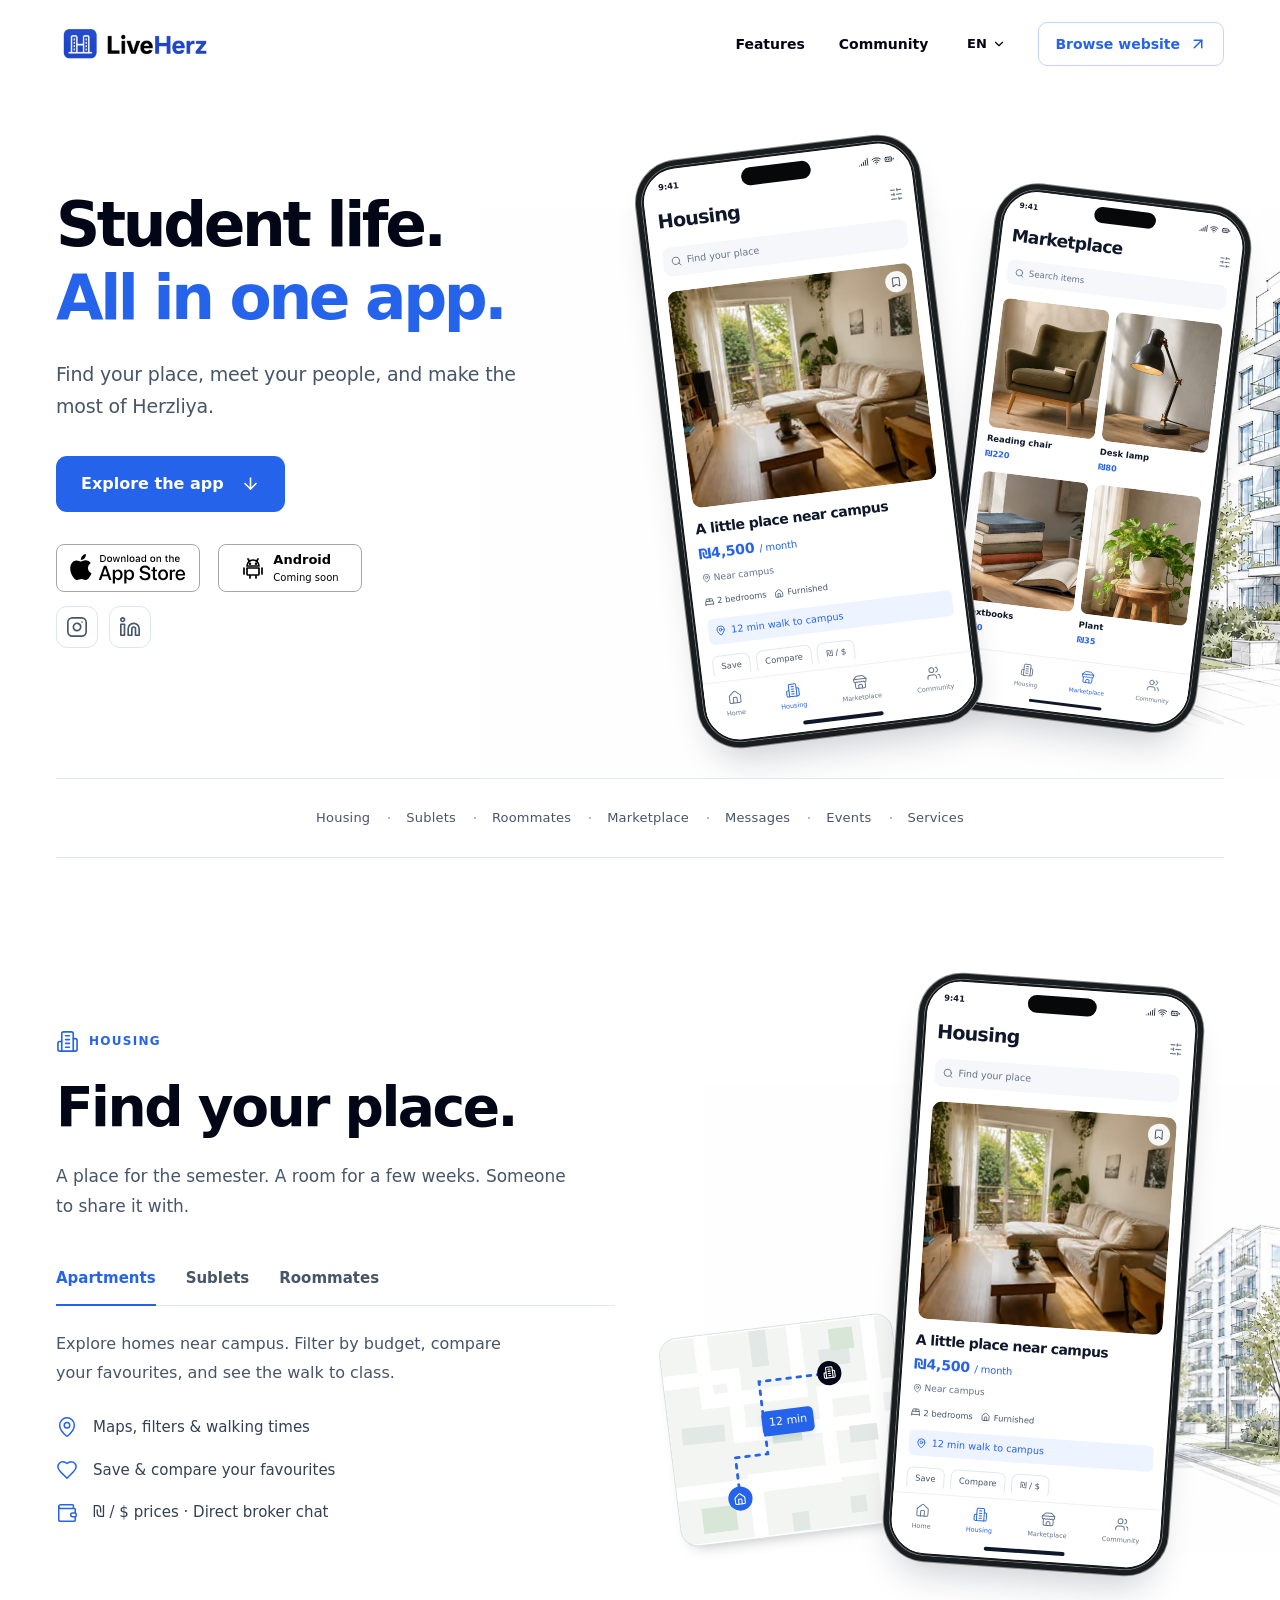
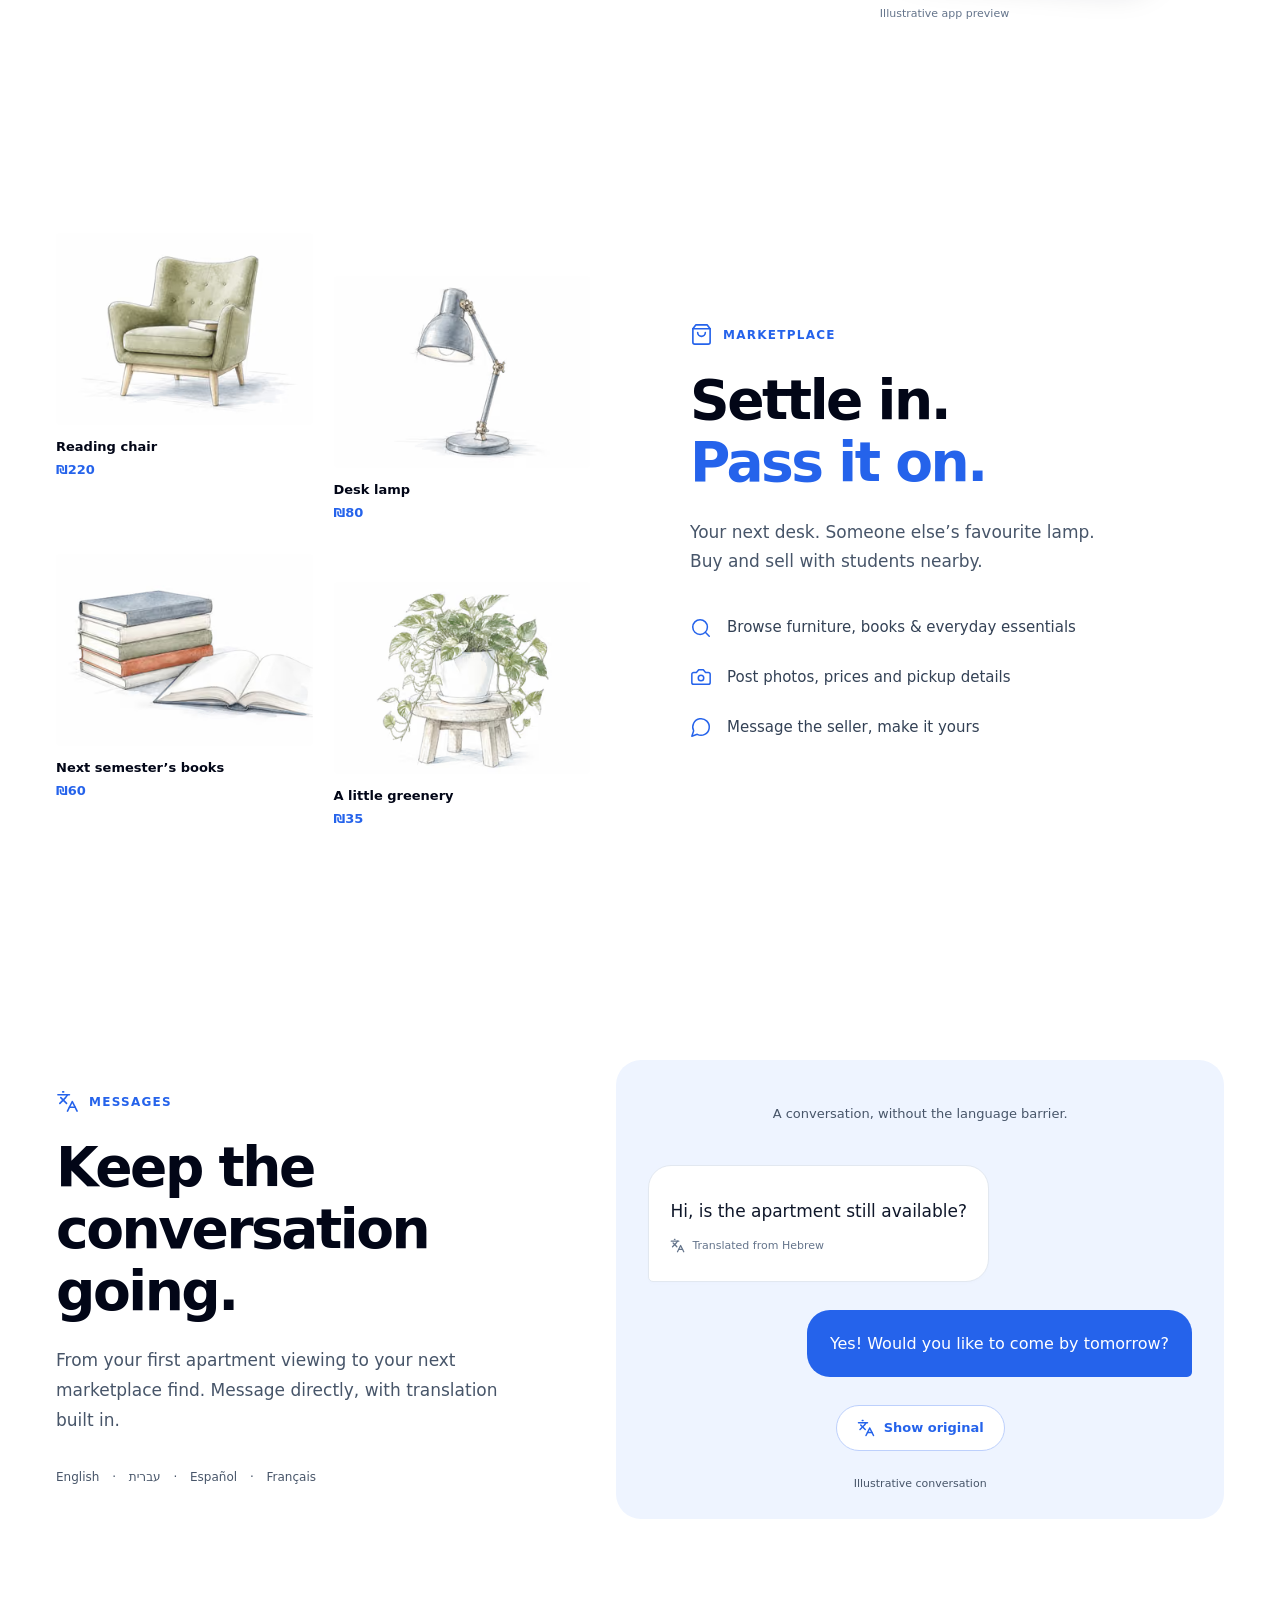
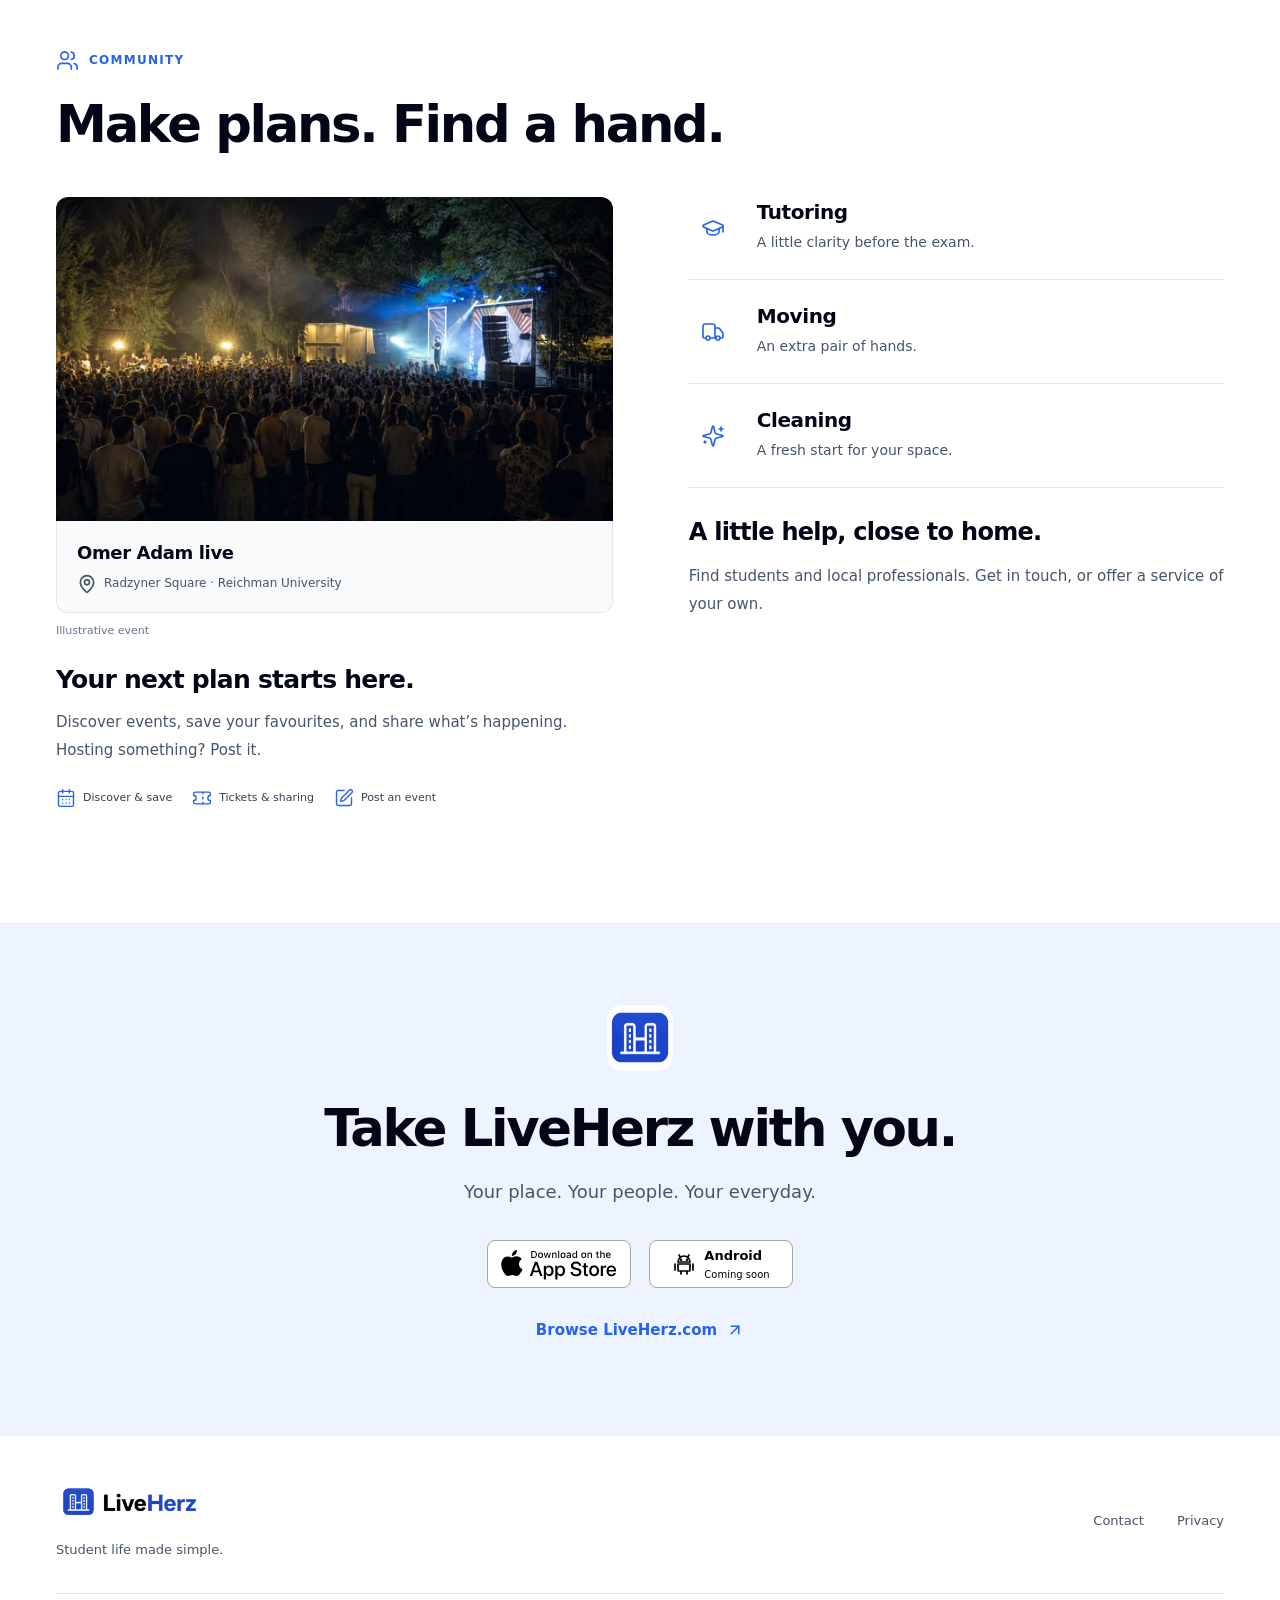
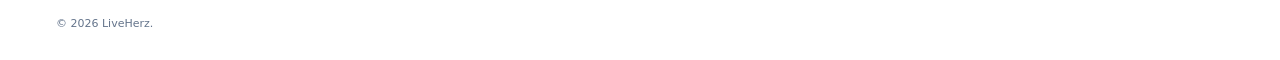
==== commit 786f4333: "Publish identical thin store button borders" ====
--- a/index.html
+++ b/index.html
@@ -37,10 +37,10 @@
     <meta name="twitter:description" content="Housing, sublets, roommates, marketplace, translated messages, events and services for student life around Herzliya. Available on iOS. Coming soon on Android." />
     <meta name="twitter:image" content="https://liveherz.app/assets/social/en.png" />
     
-    <script type="module" crossorigin src="/assets/index-Bty9WAbt.js"></script>
-    <link rel="stylesheet" crossorigin href="/assets/index-D4_uS1Ov.css">
+    <script type="module" crossorigin src="/assets/index-BYeHzxJh.js"></script>
+    <link rel="stylesheet" crossorigin href="/assets/index-BbTCknX3.css">
   </head>
   <body>
-    <div id="root"><a class="skip-link" href="#main">Skip to content</a><header class="site-header"><div class="page-width header-inner"><a class="brand " href="/" aria-label="LiveHerz home"><img src="/assets/brand/wordmark.png" width="533" height="149" alt="LiveHerz"/></a><nav class="desktop-nav" aria-label="Features"><a href="#features">Features</a><a href="#community">Community</a></nav><div class="header-actions"><div class="language-select"><span aria-hidden="true">EN</span><svg xmlns="http://www.w3.org/2000/svg" width="14" height="14" viewBox="0 0 24 24" fill="none" stroke="currentColor" stroke-width="2" stroke-linecap="round" stroke-linejoin="round" class="lucide lucide-chevron-down" aria-hidden="true"><path d="m6 9 6 6 6-6"></path></svg><select aria-label="Choose language"><option value="en" lang="en" selected="">English</option><option value="he" lang="he">עברית</option><option value="es" lang="es">Español</option><option value="fr" lang="fr">Français</option></select></div><a href="https://liveherz.com/" class="website-link header-website" target="_blank" rel="noopener noreferrer">Browse website<svg xmlns="http://www.w3.org/2000/svg" width="18" height="18" viewBox="0 0 24 24" fill="none" stroke="currentColor" stroke-width="2" stroke-linecap="round" stroke-linejoin="round" class="lucide lucide-arrow-up-right directional-icon" aria-hidden="true"><path d="M7 7h10v10"></path><path d="M7 17 17 7"></path></svg></a><button class="menu-button" type="button" aria-label="Open menu" aria-expanded="false" aria-controls="mobile-menu"><svg xmlns="http://www.w3.org/2000/svg" width="23" height="23" viewBox="0 0 24 24" fill="none" stroke="currentColor" stroke-width="2" stroke-linecap="round" stroke-linejoin="round" class="lucide lucide-menu"><line x1="4" x2="20" y1="12" y2="12"></line><line x1="4" x2="20" y1="6" y2="6"></line><line x1="4" x2="20" y1="18" y2="18"></line></svg></button></div></div><nav class="mobile-menu" id="mobile-menu" hidden="" aria-label="Features"><a href="#features">Features</a><a href="#community">Community</a><a href="https://liveherz.com/" class="website-link " target="_blank" rel="noopener noreferrer">Browse website<svg xmlns="http://www.w3.org/2000/svg" width="18" height="18" viewBox="0 0 24 24" fill="none" stroke="currentColor" stroke-width="2" stroke-linecap="round" stroke-linejoin="round" class="lucide lucide-arrow-up-right directional-icon" aria-hidden="true"><path d="M7 7h10v10"></path><path d="M7 17 17 7"></path></svg></a></nav></header><main id="main" tabindex="-1"><section class="hero" aria-labelledby="hero-title"><img class="hero-architecture" src="/assets/brand/architecture.webp" width="1672" height="941" alt=""/><div class="page-width hero-grid"><div class="hero-copy"><h1 id="hero-title">Student life.<span>All in one app.</span></h1><p>Find your place, meet your people, and make the most of Herzliya.</p><a class="primary-button" href="#features">Explore the app<svg xmlns="http://www.w3.org/2000/svg" width="19" height="19" viewBox="0 0 24 24" fill="none" stroke="currentColor" stroke-width="2" stroke-linecap="round" stroke-linejoin="round" class="lucide lucide-arrow-down" aria-hidden="true"><path d="M12 5v14"></path><path d="m19 12-7 7-7-7"></path></svg></a><div class="platform-statuses platform-statuses-compact" aria-label="App availability"><a href="https://apps.apple.com/us/app/liveherz/id6805903536" class="store-download" aria-label="Download for iOS"><img src="/assets/badges/apple-white-en.svg" alt="Download for iOS" width="180" height="60"/></a><div class="platform-status" data-platform="android"><svg viewBox="0 0 24 24" fill="none" stroke="currentColor" stroke-width="1.7" stroke-linecap="round" stroke-linejoin="round" aria-hidden="true" width="32" height="32"><path d="m7 3 1.5 2.5M17 3l-1.5 2.5M6 10a6 6 0 0 1 12 0H6ZM6 12h12v6a1 1 0 0 1-1 1H7a1 1 0 0 1-1-1v-6ZM3 12v6m18-6v6M9 19v3m6-3v3"></path><path d="M9 7.8h.01M15 7.8h.01" stroke-width="2.5"></path></svg><div><strong dir="ltr">Android</strong><span>Coming soon</span></div></div></div><nav class="hero-social-links" aria-label="Contact"><a href="https://www.instagram.com/liveherz/" target="_blank" rel="noopener noreferrer" aria-label="Instagram"><svg xmlns="http://www.w3.org/2000/svg" width="22" height="22" viewBox="0 0 24 24" fill="none" stroke="currentColor" stroke-width="1.8" stroke-linecap="round" stroke-linejoin="round" class="lucide lucide-instagram" aria-hidden="true"><rect width="20" height="20" x="2" y="2" rx="5" ry="5"></rect><path d="M16 11.37A4 4 0 1 1 12.63 8 4 4 0 0 1 16 11.37z"></path><line x1="17.5" x2="17.51" y1="6.5" y2="6.5"></line></svg></a><a href="https://www.linkedin.com/in/live-herz-9b8230414/?skipRedirect=true" target="_blank" rel="noopener noreferrer" aria-label="LinkedIn"><svg xmlns="http://www.w3.org/2000/svg" width="22" height="22" viewBox="0 0 24 24" fill="none" stroke="currentColor" stroke-width="1.8" stroke-linecap="round" stroke-linejoin="round" class="lucide lucide-linkedin" aria-hidden="true"><path d="M16 8a6 6 0 0 1 6 6v7h-4v-7a2 2 0 0 0-2-2 2 2 0 0 0-2 2v7h-4v-7a6 6 0 0 1 6-6z"></path><rect width="4" height="12" x="2" y="9"></rect><circle cx="4" cy="4" r="2"></circle></svg></a></nav></div><div class="hero-phones"><div class="device hero-phone-primary" data-kind="apartments" role="img" aria-label="Illustrative housing app preview with a sample apartment near campus" dir="ltr" lang="en"><div class="device-screen" aria-hidden="true"><div class="phone-status"><span>9:41</span><div class="phone-island"></div><span class="phone-signal"><svg xmlns="http://www.w3.org/2000/svg" width="24" height="24" viewBox="0 0 24 24" fill="none" stroke="currentColor" stroke-width="2" stroke-linecap="round" stroke-linejoin="round" class="lucide lucide-signal"><path d="M2 20h.01"></path><path d="M7 20v-4"></path><path d="M12 20v-8"></path><path d="M17 20V8"></path><path d="M22 4v16"></path></svg><svg xmlns="http://www.w3.org/2000/svg" width="24" height="24" viewBox="0 0 24 24" fill="none" stroke="currentColor" stroke-width="2" stroke-linecap="round" stroke-linejoin="round" class="lucide lucide-wifi"><path d="M12 20h.01"></path><path d="M2 8.82a15 15 0 0 1 20 0"></path><path d="M5 12.859a10 10 0 0 1 14 0"></path><path d="M8.5 16.429a5 5 0 0 1 7 0"></path></svg><svg xmlns="http://www.w3.org/2000/svg" width="24" height="24" viewBox="0 0 24 24" fill="none" stroke="currentColor" stroke-width="2" stroke-linecap="round" stroke-linejoin="round" class="lucide lucide-battery-full"><rect width="16" height="10" x="2" y="7" rx="2" ry="2"></rect><line x1="22" x2="22" y1="11" y2="13"></line><line x1="6" x2="6" y1="11" y2="13"></line><line x1="10" x2="10" y1="11" y2="13"></line><line x1="14" x2="14" y1="11" y2="13"></line></svg></span></div><div class="preview-content"><div class="preview-heading">Housing<svg xmlns="http://www.w3.org/2000/svg" width="17" height="17" viewBox="0 0 24 24" fill="none" stroke="currentColor" stroke-width="2" stroke-linecap="round" stroke-linejoin="round" class="lucide lucide-sliders-horizontal"><line x1="21" x2="14" y1="4" y2="4"></line><line x1="10" x2="3" y1="4" y2="4"></line><line x1="21" x2="12" y1="12" y2="12"></line><line x1="8" x2="3" y1="12" y2="12"></line><line x1="21" x2="16" y1="20" y2="20"></line><line x1="12" x2="3" y1="20" y2="20"></line><line x1="14" x2="14" y1="2" y2="6"></line><line x1="8" x2="8" y1="10" y2="14"></line><line x1="16" x2="16" y1="18" y2="22"></line></svg></div><div class="preview-search"><svg xmlns="http://www.w3.org/2000/svg" width="12" height="12" viewBox="0 0 24 24" fill="none" stroke="currentColor" stroke-width="2" stroke-linecap="round" stroke-linejoin="round" class="lucide lucide-search"><circle cx="11" cy="11" r="8"></circle><path d="m21 21-4.3-4.3"></path></svg><span>Find your place</span></div><div class="preview-listing-photo"><picture class=""><source type="image/avif" srcSet="/assets/photos/apartment-320.avif 320w, /assets/photos/apartment-640.avif 640w, /assets/photos/apartment-1100.avif 1100w" sizes="(max-width: 700px) 200px, 320px"/><img src="/assets/photos/apartment-640.webp" srcSet="/assets/photos/apartment-320.webp 320w, /assets/photos/apartment-640.webp 640w, /assets/photos/apartment-1100.webp 1100w" sizes="(max-width: 700px) 200px, 320px" alt="" width="1100" height="825" loading="eager" fetchpriority="high" decoding="async"/></picture><span class="preview-save"><svg xmlns="http://www.w3.org/2000/svg" width="15" height="15" viewBox="0 0 24 24" fill="none" stroke="currentColor" stroke-width="2" stroke-linecap="round" stroke-linejoin="round" class="lucide lucide-bookmark"><path d="m19 21-7-4-7 4V5a2 2 0 0 1 2-2h10a2 2 0 0 1 2 2v16z"></path></svg></span></div><div class="preview-listing-title">A little place near campus</div><div class="preview-price">₪4,500<!-- --> <span>/ month</span></div><div class="preview-location"><svg xmlns="http://www.w3.org/2000/svg" width="12" height="12" viewBox="0 0 24 24" fill="none" stroke="currentColor" stroke-width="2" stroke-linecap="round" stroke-linejoin="round" class="lucide lucide-map-pin"><path d="M20 10c0 4.993-5.539 10.193-7.399 11.799a1 1 0 0 1-1.202 0C9.539 20.193 4 14.993 4 10a8 8 0 0 1 16 0"></path><circle cx="12" cy="10" r="3"></circle></svg>Near campus</div><div class="preview-facts"><span><svg xmlns="http://www.w3.org/2000/svg" width="12" height="12" viewBox="0 0 24 24" fill="none" stroke="currentColor" stroke-width="2" stroke-linecap="round" stroke-linejoin="round" class="lucide lucide-bed-double"><path d="M2 20v-8a2 2 0 0 1 2-2h16a2 2 0 0 1 2 2v8"></path><path d="M4 10V6a2 2 0 0 1 2-2h12a2 2 0 0 1 2 2v4"></path><path d="M12 4v6"></path><path d="M2 18h20"></path></svg>2 bedrooms</span><span><svg xmlns="http://www.w3.org/2000/svg" width="12" height="12" viewBox="0 0 24 24" fill="none" stroke="currentColor" stroke-width="2" stroke-linecap="round" stroke-linejoin="round" class="lucide lucide-house"><path d="M15 21v-8a1 1 0 0 0-1-1h-4a1 1 0 0 0-1 1v8"></path><path d="M3 10a2 2 0 0 1 .709-1.528l7-5.999a2 2 0 0 1 2.582 0l7 5.999A2 2 0 0 1 21 10v9a2 2 0 0 1-2 2H5a2 2 0 0 1-2-2z"></path></svg>Furnished</span></div><div class="preview-walking"><span><svg xmlns="http://www.w3.org/2000/svg" width="14" height="14" viewBox="0 0 24 24" fill="none" stroke="currentColor" stroke-width="2" stroke-linecap="round" stroke-linejoin="round" class="lucide lucide-map-pin"><path d="M20 10c0 4.993-5.539 10.193-7.399 11.799a1 1 0 0 1-1.202 0C9.539 20.193 4 14.993 4 10a8 8 0 0 1 16 0"></path><circle cx="12" cy="10" r="3"></circle></svg></span>12 min walk to campus</div><div class="preview-chip-row"><span>Save</span><span>Compare</span><span>₪ / $</span></div></div><div class="preview-nav"><div class=""><svg xmlns="http://www.w3.org/2000/svg" width="18" height="18" viewBox="0 0 24 24" fill="none" stroke="currentColor" stroke-width="1.6" stroke-linecap="round" stroke-linejoin="round" class="lucide lucide-house"><path d="M15 21v-8a1 1 0 0 0-1-1h-4a1 1 0 0 0-1 1v8"></path><path d="M3 10a2 2 0 0 1 .709-1.528l7-5.999a2 2 0 0 1 2.582 0l7 5.999A2 2 0 0 1 21 10v9a2 2 0 0 1-2 2H5a2 2 0 0 1-2-2z"></path></svg><span>Home</span></div><div class="active"><svg xmlns="http://www.w3.org/2000/svg" width="18" height="18" viewBox="0 0 24 24" fill="none" stroke="currentColor" stroke-width="1.6" stroke-linecap="round" stroke-linejoin="round" class="lucide lucide-building2"><path d="M6 22V4a2 2 0 0 1 2-2h8a2 2 0 0 1 2 2v18Z"></path><path d="M6 12H4a2 2 0 0 0-2 2v6a2 2 0 0 0 2 2h2"></path><path d="M18 9h2a2 2 0 0 1 2 2v9a2 2 0 0 1-2 2h-2"></path><path d="M10 6h4"></path><path d="M10 10h4"></path><path d="M10 14h4"></path><path d="M10 18h4"></path></svg><span>Housing</span></div><div class=""><svg xmlns="http://www.w3.org/2000/svg" width="18" height="18" viewBox="0 0 24 24" fill="none" stroke="currentColor" stroke-width="1.6" stroke-linecap="round" stroke-linejoin="round" class="lucide lucide-store"><path d="m2 7 4.41-4.41A2 2 0 0 1 7.83 2h8.34a2 2 0 0 1 1.42.59L22 7"></path><path d="M4 12v8a2 2 0 0 0 2 2h12a2 2 0 0 0 2-2v-8"></path><path d="M15 22v-4a2 2 0 0 0-2-2h-2a2 2 0 0 0-2 2v4"></path><path d="M2 7h20"></path><path d="M22 7v3a2 2 0 0 1-2 2a2.7 2.7 0 0 1-1.59-.63.7.7 0 0 0-.82 0A2.7 2.7 0 0 1 16 12a2.7 2.7 0 0 1-1.59-.63.7.7 0 0 0-.82 0A2.7 2.7 0 0 1 12 12a2.7 2.7 0 0 1-1.59-.63.7.7 0 0 0-.82 0A2.7 2.7 0 0 1 8 12a2.7 2.7 0 0 1-1.59-.63.7.7 0 0 0-.82 0A2.7 2.7 0 0 1 4 12a2 2 0 0 1-2-2V7"></path></svg><span>Marketplace</span></div><div class=""><svg xmlns="http://www.w3.org/2000/svg" width="18" height="18" viewBox="0 0 24 24" fill="none" stroke="currentColor" stroke-width="1.6" stroke-linecap="round" stroke-linejoin="round" class="lucide lucide-users"><path d="M16 21v-2a4 4 0 0 0-4-4H6a4 4 0 0 0-4 4v2"></path><circle cx="9" cy="7" r="4"></circle><path d="M22 21v-2a4 4 0 0 0-3-3.87"></path><path d="M16 3.13a4 4 0 0 1 0 7.75"></path></svg><span>Community</span></div></div><div class="home-indicator"></div></div></div><div class="device hero-phone-secondary" data-kind="market" role="img" aria-label="Illustrative marketplace app preview with student essentials" dir="ltr" lang="en"><div class="device-screen" aria-hidden="true"><div class="phone-status"><span>9:41</span><div class="phone-island"></div><span class="phone-signal"><svg xmlns="http://www.w3.org/2000/svg" width="24" height="24" viewBox="0 0 24 24" fill="none" stroke="currentColor" stroke-width="2" stroke-linecap="round" stroke-linejoin="round" class="lucide lucide-signal"><path d="M2 20h.01"></path><path d="M7 20v-4"></path><path d="M12 20v-8"></path><path d="M17 20V8"></path><path d="M22 4v16"></path></svg><svg xmlns="http://www.w3.org/2000/svg" width="24" height="24" viewBox="0 0 24 24" fill="none" stroke="currentColor" stroke-width="2" stroke-linecap="round" stroke-linejoin="round" class="lucide lucide-wifi"><path d="M12 20h.01"></path><path d="M2 8.82a15 15 0 0 1 20 0"></path><path d="M5 12.859a10 10 0 0 1 14 0"></path><path d="M8.5 16.429a5 5 0 0 1 7 0"></path></svg><svg xmlns="http://www.w3.org/2000/svg" width="24" height="24" viewBox="0 0 24 24" fill="none" stroke="currentColor" stroke-width="2" stroke-linecap="round" stroke-linejoin="round" class="lucide lucide-battery-full"><rect width="16" height="10" x="2" y="7" rx="2" ry="2"></rect><line x1="22" x2="22" y1="11" y2="13"></line><line x1="6" x2="6" y1="11" y2="13"></line><line x1="10" x2="10" y1="11" y2="13"></line><line x1="14" x2="14" y1="11" y2="13"></line></svg></span></div><div class="preview-content"><div class="preview-heading">Marketplace<svg xmlns="http://www.w3.org/2000/svg" width="17" height="17" viewBox="0 0 24 24" fill="none" stroke="currentColor" stroke-width="2" stroke-linecap="round" stroke-linejoin="round" class="lucide lucide-sliders-horizontal"><line x1="21" x2="14" y1="4" y2="4"></line><line x1="10" x2="3" y1="4" y2="4"></line><line x1="21" x2="12" y1="12" y2="12"></line><line x1="8" x2="3" y1="12" y2="12"></line><line x1="21" x2="16" y1="20" y2="20"></line><line x1="12" x2="3" y1="20" y2="20"></line><line x1="14" x2="14" y1="2" y2="6"></line><line x1="8" x2="8" y1="10" y2="14"></line><line x1="16" x2="16" y1="18" y2="22"></line></svg></div><div class="preview-search"><svg xmlns="http://www.w3.org/2000/svg" width="12" height="12" viewBox="0 0 24 24" fill="none" stroke="currentColor" stroke-width="2" stroke-linecap="round" stroke-linejoin="round" class="lucide lucide-search"><circle cx="11" cy="11" r="8"></circle><path d="m21 21-4.3-4.3"></path></svg><span>Search items</span></div><div class="preview-market-grid"><div class="preview-market-item"><picture class=""><source type="image/avif" srcSet="/assets/photos/chair-320.avif 320w, /assets/photos/chair-640.avif 640w, /assets/photos/chair-1100.avif 1100w" sizes="140px"/><img src="/assets/photos/chair-640.webp" srcSet="/assets/photos/chair-320.webp 320w, /assets/photos/chair-640.webp 640w, /assets/photos/chair-1100.webp 1100w" sizes="140px" alt="" width="1100" height="825" loading="eager" fetchpriority="auto" decoding="async"/></picture><div>Reading chair</div><strong>₪220</strong></div><div class="preview-market-item"><picture class=""><source type="image/avif" srcSet="/assets/photos/lamp-320.avif 320w, /assets/photos/lamp-640.avif 640w, /assets/photos/lamp-1100.avif 1100w" sizes="140px"/><img src="/assets/photos/lamp-640.webp" srcSet="/assets/photos/lamp-320.webp 320w, /assets/photos/lamp-640.webp 640w, /assets/photos/lamp-1100.webp 1100w" sizes="140px" alt="" width="1100" height="825" loading="eager" fetchpriority="auto" decoding="async"/></picture><div>Desk lamp</div><strong>₪80</strong></div><div class="preview-market-item"><picture class=""><source type="image/avif" srcSet="/assets/photos/books-320.avif 320w, /assets/photos/books-640.avif 640w, /assets/photos/books-1100.avif 1100w" sizes="140px"/><img src="/assets/photos/books-640.webp" srcSet="/assets/photos/books-320.webp 320w, /assets/photos/books-640.webp 640w, /assets/photos/books-1100.webp 1100w" sizes="140px" alt="" width="1100" height="825" loading="eager" fetchpriority="auto" decoding="async"/></picture><div>Textbooks</div><strong>₪60</strong></div><div class="preview-market-item"><picture class=""><source type="image/avif" srcSet="/assets/photos/plant-320.avif 320w, /assets/photos/plant-640.avif 640w, /assets/photos/plant-1100.avif 1100w" sizes="140px"/><img src="/assets/photos/plant-640.webp" srcSet="/assets/photos/plant-320.webp 320w, /assets/photos/plant-640.webp 640w, /assets/photos/plant-1100.webp 1100w" sizes="140px" alt="" width="1100" height="825" loading="eager" fetchpriority="auto" decoding="async"/></picture><div>Plant</div><strong>₪35</strong></div></div></div><div class="preview-nav"><div class=""><svg xmlns="http://www.w3.org/2000/svg" width="18" height="18" viewBox="0 0 24 24" fill="none" stroke="currentColor" stroke-width="1.6" stroke-linecap="round" stroke-linejoin="round" class="lucide lucide-house"><path d="M15 21v-8a1 1 0 0 0-1-1h-4a1 1 0 0 0-1 1v8"></path><path d="M3 10a2 2 0 0 1 .709-1.528l7-5.999a2 2 0 0 1 2.582 0l7 5.999A2 2 0 0 1 21 10v9a2 2 0 0 1-2 2H5a2 2 0 0 1-2-2z"></path></svg><span>Home</span></div><div class=""><svg xmlns="http://www.w3.org/2000/svg" width="18" height="18" viewBox="0 0 24 24" fill="none" stroke="currentColor" stroke-width="1.6" stroke-linecap="round" stroke-linejoin="round" class="lucide lucide-building2"><path d="M6 22V4a2 2 0 0 1 2-2h8a2 2 0 0 1 2 2v18Z"></path><path d="M6 12H4a2 2 0 0 0-2 2v6a2 2 0 0 0 2 2h2"></path><path d="M18 9h2a2 2 0 0 1 2 2v9a2 2 0 0 1-2 2h-2"></path><path d="M10 6h4"></path><path d="M10 10h4"></path><path d="M10 14h4"></path><path d="M10 18h4"></path></svg><span>Housing</span></div><div class="active"><svg xmlns="http://www.w3.org/2000/svg" width="18" height="18" viewBox="0 0 24 24" fill="none" stroke="currentColor" stroke-width="1.6" stroke-linecap="round" stroke-linejoin="round" class="lucide lucide-store"><path d="m2 7 4.41-4.41A2 2 0 0 1 7.83 2h8.34a2 2 0 0 1 1.42.59L22 7"></path><path d="M4 12v8a2 2 0 0 0 2 2h12a2 2 0 0 0 2-2v-8"></path><path d="M15 22v-4a2 2 0 0 0-2-2h-2a2 2 0 0 0-2 2v4"></path><path d="M2 7h20"></path><path d="M22 7v3a2 2 0 0 1-2 2a2.7 2.7 0 0 1-1.59-.63.7.7 0 0 0-.82 0A2.7 2.7 0 0 1 16 12a2.7 2.7 0 0 1-1.59-.63.7.7 0 0 0-.82 0A2.7 2.7 0 0 1 12 12a2.7 2.7 0 0 1-1.59-.63.7.7 0 0 0-.82 0A2.7 2.7 0 0 1 8 12a2.7 2.7 0 0 1-1.59-.63.7.7 0 0 0-.82 0A2.7 2.7 0 0 1 4 12a2 2 0 0 1-2-2V7"></path></svg><span>Marketplace</span></div><div class=""><svg xmlns="http://www.w3.org/2000/svg" width="18" height="18" viewBox="0 0 24 24" fill="none" stroke="currentColor" stroke-width="1.6" stroke-linecap="round" stroke-linejoin="round" class="lucide lucide-users"><path d="M16 21v-2a4 4 0 0 0-4-4H6a4 4 0 0 0-4 4v2"></path><circle cx="9" cy="7" r="4"></circle><path d="M22 21v-2a4 4 0 0 0-3-3.87"></path><path d="M16 3.13a4 4 0 0 1 0 7.75"></path></svg><span>Community</span></div></div><div class="home-indicator"></div></div></div></div></div></section><div class="page-width feature-rail"><a href="#features">Housing</a><a href="#features">Sublets</a><a href="#features">Roommates</a><a href="#marketplace">Marketplace</a><a href="#messages">Messages</a><a href="#community">Events</a><a href="#services">Services</a></div><section class="section housing-section" id="features" aria-labelledby="housing-title"><div class="page-width split-layout housing-layout"><div class="reveal section-copy housing-copy"><div class="section-label"><svg xmlns="http://www.w3.org/2000/svg" width="23" height="23" viewBox="0 0 24 24" fill="none" stroke="currentColor" stroke-width="1.7" stroke-linecap="round" stroke-linejoin="round" class="lucide lucide-building2" aria-hidden="true"><path d="M6 22V4a2 2 0 0 1 2-2h8a2 2 0 0 1 2 2v18Z"></path><path d="M6 12H4a2 2 0 0 0-2 2v6a2 2 0 0 0 2 2h2"></path><path d="M18 9h2a2 2 0 0 1 2 2v9a2 2 0 0 1-2 2h-2"></path><path d="M10 6h4"></path><path d="M10 10h4"></path><path d="M10 14h4"></path><path d="M10 18h4"></path></svg><span>Housing</span></div><h2 id="housing-title">Find your place.</h2><p class="section-intro">A place for the semester. A room for a few weeks. Someone to share it with.</p><div class="housing-tabs" role="tablist" aria-label="Explore housing features"><button type="button" role="tab" id="tab-apartments" aria-selected="true" aria-controls="panel-apartments" tabindex="0">Apartments</button><button type="button" role="tab" id="tab-sublets" aria-selected="false" aria-controls="panel-sublets" tabindex="-1">Sublets</button><button type="button" role="tab" id="tab-roommates" aria-selected="false" aria-controls="panel-roommates" tabindex="-1">Roommates</button></div><div class="housing-panels"><div class="housing-panel" role="tabpanel" id="panel-apartments" aria-labelledby="tab-apartments" tabindex="0"><p>Explore homes near campus. Filter by budget, compare your favourites, and see the walk to class.</p><ul class="detail-list "><li><svg xmlns="http://www.w3.org/2000/svg" width="22" height="22" viewBox="0 0 24 24" fill="none" stroke="currentColor" stroke-width="1.65" stroke-linecap="round" stroke-linejoin="round" class="lucide lucide-map-pin" aria-hidden="true"><path d="M20 10c0 4.993-5.539 10.193-7.399 11.799a1 1 0 0 1-1.202 0C9.539 20.193 4 14.993 4 10a8 8 0 0 1 16 0"></path><circle cx="12" cy="10" r="3"></circle></svg><span>Maps, filters &amp; walking times</span></li><li><svg xmlns="http://www.w3.org/2000/svg" width="22" height="22" viewBox="0 0 24 24" fill="none" stroke="currentColor" stroke-width="1.65" stroke-linecap="round" stroke-linejoin="round" class="lucide lucide-heart" aria-hidden="true"><path d="M19 14c1.49-1.46 3-3.21 3-5.5A5.5 5.5 0 0 0 16.5 3c-1.76 0-3 .5-4.5 2-1.5-1.5-2.74-2-4.5-2A5.5 5.5 0 0 0 2 8.5c0 2.3 1.5 4.05 3 5.5l7 7Z"></path></svg><span>Save &amp; compare your favourites</span></li><li><svg xmlns="http://www.w3.org/2000/svg" width="22" height="22" viewBox="0 0 24 24" fill="none" stroke="currentColor" stroke-width="1.65" stroke-linecap="round" stroke-linejoin="round" class="lucide lucide-wallet" aria-hidden="true"><path d="M19 7V4a1 1 0 0 0-1-1H5a2 2 0 0 0 0 4h15a1 1 0 0 1 1 1v4h-3a2 2 0 0 0 0 4h3a1 1 0 0 0 1-1v-2a1 1 0 0 0-1-1"></path><path d="M3 5v14a2 2 0 0 0 2 2h15a1 1 0 0 0 1-1v-4"></path></svg><span>₪ / $ prices · Direct broker chat</span></li></ul></div><div class="housing-panel" role="tabpanel" id="panel-sublets" aria-labelledby="tab-sublets" hidden="" tabindex="0"><p>Going away or just arriving? Find a short-term place, post your room, or let people know what you’re looking for.</p><ul class="detail-list "><li><svg xmlns="http://www.w3.org/2000/svg" width="22" height="22" viewBox="0 0 24 24" fill="none" stroke="currentColor" stroke-width="1.65" stroke-linecap="round" stroke-linejoin="round" class="lucide lucide-search" aria-hidden="true"><circle cx="11" cy="11" r="8"></circle><path d="m21 21-4.3-4.3"></path></svg><span>Available &amp; wanted listings</span></li><li><svg xmlns="http://www.w3.org/2000/svg" width="22" height="22" viewBox="0 0 24 24" fill="none" stroke="currentColor" stroke-width="1.65" stroke-linecap="round" stroke-linejoin="round" class="lucide lucide-calendar-days" aria-hidden="true"><path d="M8 2v4"></path><path d="M16 2v4"></path><rect width="18" height="18" x="3" y="4" rx="2"></rect><path d="M3 10h18"></path><path d="M8 14h.01"></path><path d="M12 14h.01"></path><path d="M16 14h.01"></path><path d="M8 18h.01"></path><path d="M12 18h.01"></path><path d="M16 18h.01"></path></svg><span>Real dates, photos &amp; rental details</span></li><li><svg xmlns="http://www.w3.org/2000/svg" width="22" height="22" viewBox="0 0 24 24" fill="none" stroke="currentColor" stroke-width="1.65" stroke-linecap="round" stroke-linejoin="round" class="lucide lucide-message-circle" aria-hidden="true"><path d="M7.9 20A9 9 0 1 0 4 16.1L2 22Z"></path></svg><span>Post a room · Message directly</span></li></ul></div><div class="housing-panel" role="tabpanel" id="panel-roommates" aria-labelledby="tab-roommates" hidden="" tabindex="0"><p>Find someone who feels like a good fit. Explore student profiles, match, and start a conversation.</p><ul class="detail-list "><li><svg xmlns="http://www.w3.org/2000/svg" width="22" height="22" viewBox="0 0 24 24" fill="none" stroke="currentColor" stroke-width="1.65" stroke-linecap="round" stroke-linejoin="round" class="lucide lucide-users" aria-hidden="true"><path d="M16 21v-2a4 4 0 0 0-4-4H6a4 4 0 0 0-4 4v2"></path><circle cx="9" cy="7" r="4"></circle><path d="M22 21v-2a4 4 0 0 0-3-3.87"></path><path d="M16 3.13a4 4 0 0 1 0 7.75"></path></svg><span>Profiles, preferences &amp; lifestyle</span></li><li><svg xmlns="http://www.w3.org/2000/svg" width="22" height="22" viewBox="0 0 24 24" fill="none" stroke="currentColor" stroke-width="1.65" stroke-linecap="round" stroke-linejoin="round" class="lucide lucide-heart" aria-hidden="true"><path d="M19 14c1.49-1.46 3-3.21 3-5.5A5.5 5.5 0 0 0 16.5 3c-1.76 0-3 .5-4.5 2-1.5-1.5-2.74-2-4.5-2A5.5 5.5 0 0 0 2 8.5c0 2.3 1.5 4.05 3 5.5l7 7Z"></path></svg><span>Find a match for your next chapter</span></li><li><svg xmlns="http://www.w3.org/2000/svg" width="22" height="22" viewBox="0 0 24 24" fill="none" stroke="currentColor" stroke-width="1.65" stroke-linecap="round" stroke-linejoin="round" class="lucide lucide-message-circle" aria-hidden="true"><path d="M7.9 20A9 9 0 1 0 4 16.1L2 22Z"></path></svg><span>From a match to a conversation</span></li></ul></div></div></div><div class="reveal housing-visual"><img class="housing-architecture" src="/assets/brand/architecture.webp" width="1672" height="941" alt="" loading="lazy"/><div class="housing-preview-scene" data-preview="apartments" style="opacity:1;transform:none"><div class="mini-scene mini-map" aria-hidden="true" dir="ltr"><svg viewBox="0 0 250 220" fill="none"><rect width="250" height="220" fill="#f3f5f3"></rect><path d="M-5 45h80v65h180M45-10v80h100V-10M-5 165h175V75h95M85 230v-70h180M225 230V-5" stroke="white" stroke-width="15"></path><path d="m13 104 46 1m70 114v-20M106 0v39m63-1h33M201 198h-17M192 123h30" stroke="#e2e8e5" stroke-width="18"></path><path d="M24 183h37v27H24zM109 91h32v32h-32zM182 8h26v23h-26z" fill="#d8e6d8"></path><path class="walking-path" d="M67 177v-44h35V55h76" stroke="#2563eb" stroke-width="3" stroke-dasharray="4 7" stroke-linecap="round"></path><circle cx="67" cy="177" r="13" fill="#2563eb"></circle><circle cx="178" cy="55" r="13" fill="#020617"></circle></svg><div class="map-home"><svg xmlns="http://www.w3.org/2000/svg" width="13" height="13" viewBox="0 0 24 24" fill="none" stroke="currentColor" stroke-width="2" stroke-linecap="round" stroke-linejoin="round" class="lucide lucide-house"><path d="M15 21v-8a1 1 0 0 0-1-1h-4a1 1 0 0 0-1 1v8"></path><path d="M3 10a2 2 0 0 1 .709-1.528l7-5.999a2 2 0 0 1 2.582 0l7 5.999A2 2 0 0 1 21 10v9a2 2 0 0 1-2 2H5a2 2 0 0 1-2-2z"></path></svg></div><div class="map-campus"><svg xmlns="http://www.w3.org/2000/svg" width="13" height="13" viewBox="0 0 24 24" fill="none" stroke="currentColor" stroke-width="2" stroke-linecap="round" stroke-linejoin="round" class="lucide lucide-building2"><path d="M6 22V4a2 2 0 0 1 2-2h8a2 2 0 0 1 2 2v18Z"></path><path d="M6 12H4a2 2 0 0 0-2 2v6a2 2 0 0 0 2 2h2"></path><path d="M18 9h2a2 2 0 0 1 2 2v9a2 2 0 0 1-2 2h-2"></path><path d="M10 6h4"></path><path d="M10 10h4"></path><path d="M10 14h4"></path><path d="M10 18h4"></path></svg></div><div class="map-time">12 min</div></div><div class="device housing-phone" data-kind="apartments" role="img" aria-label="Apartments — Illustrative app preview" dir="ltr" lang="en"><div class="device-screen" aria-hidden="true"><div class="phone-status"><span>9:41</span><div class="phone-island"></div><span class="phone-signal"><svg xmlns="http://www.w3.org/2000/svg" width="24" height="24" viewBox="0 0 24 24" fill="none" stroke="currentColor" stroke-width="2" stroke-linecap="round" stroke-linejoin="round" class="lucide lucide-signal"><path d="M2 20h.01"></path><path d="M7 20v-4"></path><path d="M12 20v-8"></path><path d="M17 20V8"></path><path d="M22 4v16"></path></svg><svg xmlns="http://www.w3.org/2000/svg" width="24" height="24" viewBox="0 0 24 24" fill="none" stroke="currentColor" stroke-width="2" stroke-linecap="round" stroke-linejoin="round" class="lucide lucide-wifi"><path d="M12 20h.01"></path><path d="M2 8.82a15 15 0 0 1 20 0"></path><path d="M5 12.859a10 10 0 0 1 14 0"></path><path d="M8.5 16.429a5 5 0 0 1 7 0"></path></svg><svg xmlns="http://www.w3.org/2000/svg" width="24" height="24" viewBox="0 0 24 24" fill="none" stroke="currentColor" stroke-width="2" stroke-linecap="round" stroke-linejoin="round" class="lucide lucide-battery-full"><rect width="16" height="10" x="2" y="7" rx="2" ry="2"></rect><line x1="22" x2="22" y1="11" y2="13"></line><line x1="6" x2="6" y1="11" y2="13"></line><line x1="10" x2="10" y1="11" y2="13"></line><line x1="14" x2="14" y1="11" y2="13"></line></svg></span></div><div class="preview-content"><div class="preview-heading">Housing<svg xmlns="http://www.w3.org/2000/svg" width="17" height="17" viewBox="0 0 24 24" fill="none" stroke="currentColor" stroke-width="2" stroke-linecap="round" stroke-linejoin="round" class="lucide lucide-sliders-horizontal"><line x1="21" x2="14" y1="4" y2="4"></line><line x1="10" x2="3" y1="4" y2="4"></line><line x1="21" x2="12" y1="12" y2="12"></line><line x1="8" x2="3" y1="12" y2="12"></line><line x1="21" x2="16" y1="20" y2="20"></line><line x1="12" x2="3" y1="20" y2="20"></line><line x1="14" x2="14" y1="2" y2="6"></line><line x1="8" x2="8" y1="10" y2="14"></line><line x1="16" x2="16" y1="18" y2="22"></line></svg></div><div class="preview-search"><svg xmlns="http://www.w3.org/2000/svg" width="12" height="12" viewBox="0 0 24 24" fill="none" stroke="currentColor" stroke-width="2" stroke-linecap="round" stroke-linejoin="round" class="lucide lucide-search"><circle cx="11" cy="11" r="8"></circle><path d="m21 21-4.3-4.3"></path></svg><span>Find your place</span></div><div class="preview-listing-photo"><picture class=""><source type="image/avif" srcSet="/assets/photos/apartment-320.avif 320w, /assets/photos/apartment-640.avif 640w, /assets/photos/apartment-1100.avif 1100w" sizes="(max-width: 700px) 200px, 320px"/><img src="/assets/photos/apartment-640.webp" srcSet="/assets/photos/apartment-320.webp 320w, /assets/photos/apartment-640.webp 640w, /assets/photos/apartment-1100.webp 1100w" sizes="(max-width: 700px) 200px, 320px" alt="" width="1100" height="825" loading="lazy" fetchpriority="auto" decoding="async"/></picture><span class="preview-save"><svg xmlns="http://www.w3.org/2000/svg" width="15" height="15" viewBox="0 0 24 24" fill="none" stroke="currentColor" stroke-width="2" stroke-linecap="round" stroke-linejoin="round" class="lucide lucide-bookmark"><path d="m19 21-7-4-7 4V5a2 2 0 0 1 2-2h10a2 2 0 0 1 2 2v16z"></path></svg></span></div><div class="preview-listing-title">A little place near campus</div><div class="preview-price">₪4,500<!-- --> <span>/ month</span></div><div class="preview-location"><svg xmlns="http://www.w3.org/2000/svg" width="12" height="12" viewBox="0 0 24 24" fill="none" stroke="currentColor" stroke-width="2" stroke-linecap="round" stroke-linejoin="round" class="lucide lucide-map-pin"><path d="M20 10c0 4.993-5.539 10.193-7.399 11.799a1 1 0 0 1-1.202 0C9.539 20.193 4 14.993 4 10a8 8 0 0 1 16 0"></path><circle cx="12" cy="10" r="3"></circle></svg>Near campus</div><div class="preview-facts"><span><svg xmlns="http://www.w3.org/2000/svg" width="12" height="12" viewBox="0 0 24 24" fill="none" stroke="currentColor" stroke-width="2" stroke-linecap="round" stroke-linejoin="round" class="lucide lucide-bed-double"><path d="M2 20v-8a2 2 0 0 1 2-2h16a2 2 0 0 1 2 2v8"></path><path d="M4 10V6a2 2 0 0 1 2-2h12a2 2 0 0 1 2 2v4"></path><path d="M12 4v6"></path><path d="M2 18h20"></path></svg>2 bedrooms</span><span><svg xmlns="http://www.w3.org/2000/svg" width="12" height="12" viewBox="0 0 24 24" fill="none" stroke="currentColor" stroke-width="2" stroke-linecap="round" stroke-linejoin="round" class="lucide lucide-house"><path d="M15 21v-8a1 1 0 0 0-1-1h-4a1 1 0 0 0-1 1v8"></path><path d="M3 10a2 2 0 0 1 .709-1.528l7-5.999a2 2 0 0 1 2.582 0l7 5.999A2 2 0 0 1 21 10v9a2 2 0 0 1-2 2H5a2 2 0 0 1-2-2z"></path></svg>Furnished</span></div><div class="preview-walking"><span><svg xmlns="http://www.w3.org/2000/svg" width="14" height="14" viewBox="0 0 24 24" fill="none" stroke="currentColor" stroke-width="2" stroke-linecap="round" stroke-linejoin="round" class="lucide lucide-map-pin"><path d="M20 10c0 4.993-5.539 10.193-7.399 11.799a1 1 0 0 1-1.202 0C9.539 20.193 4 14.993 4 10a8 8 0 0 1 16 0"></path><circle cx="12" cy="10" r="3"></circle></svg></span>12 min walk to campus</div><div class="preview-chip-row"><span>Save</span><span>Compare</span><span>₪ / $</span></div></div><div class="preview-nav"><div class=""><svg xmlns="http://www.w3.org/2000/svg" width="18" height="18" viewBox="0 0 24 24" fill="none" stroke="currentColor" stroke-width="1.6" stroke-linecap="round" stroke-linejoin="round" class="lucide lucide-house"><path d="M15 21v-8a1 1 0 0 0-1-1h-4a1 1 0 0 0-1 1v8"></path><path d="M3 10a2 2 0 0 1 .709-1.528l7-5.999a2 2 0 0 1 2.582 0l7 5.999A2 2 0 0 1 21 10v9a2 2 0 0 1-2 2H5a2 2 0 0 1-2-2z"></path></svg><span>Home</span></div><div class="active"><svg xmlns="http://www.w3.org/2000/svg" width="18" height="18" viewBox="0 0 24 24" fill="none" stroke="currentColor" stroke-width="1.6" stroke-linecap="round" stroke-linejoin="round" class="lucide lucide-building2"><path d="M6 22V4a2 2 0 0 1 2-2h8a2 2 0 0 1 2 2v18Z"></path><path d="M6 12H4a2 2 0 0 0-2 2v6a2 2 0 0 0 2 2h2"></path><path d="M18 9h2a2 2 0 0 1 2 2v9a2 2 0 0 1-2 2h-2"></path><path d="M10 6h4"></path><path d="M10 10h4"></path><path d="M10 14h4"></path><path d="M10 18h4"></path></svg><span>Housing</span></div><div class=""><svg xmlns="http://www.w3.org/2000/svg" width="18" height="18" viewBox="0 0 24 24" fill="none" stroke="currentColor" stroke-width="1.6" stroke-linecap="round" stroke-linejoin="round" class="lucide lucide-store"><path d="m2 7 4.41-4.41A2 2 0 0 1 7.83 2h8.34a2 2 0 0 1 1.42.59L22 7"></path><path d="M4 12v8a2 2 0 0 0 2 2h12a2 2 0 0 0 2-2v-8"></path><path d="M15 22v-4a2 2 0 0 0-2-2h-2a2 2 0 0 0-2 2v4"></path><path d="M2 7h20"></path><path d="M22 7v3a2 2 0 0 1-2 2a2.7 2.7 0 0 1-1.59-.63.7.7 0 0 0-.82 0A2.7 2.7 0 0 1 16 12a2.7 2.7 0 0 1-1.59-.63.7.7 0 0 0-.82 0A2.7 2.7 0 0 1 12 12a2.7 2.7 0 0 1-1.59-.63.7.7 0 0 0-.82 0A2.7 2.7 0 0 1 8 12a2.7 2.7 0 0 1-1.59-.63.7.7 0 0 0-.82 0A2.7 2.7 0 0 1 4 12a2 2 0 0 1-2-2V7"></path></svg><span>Marketplace</span></div><div class=""><svg xmlns="http://www.w3.org/2000/svg" width="18" height="18" viewBox="0 0 24 24" fill="none" stroke="currentColor" stroke-width="1.6" stroke-linecap="round" stroke-linejoin="round" class="lucide lucide-users"><path d="M16 21v-2a4 4 0 0 0-4-4H6a4 4 0 0 0-4 4v2"></path><circle cx="9" cy="7" r="4"></circle><path d="M22 21v-2a4 4 0 0 0-3-3.87"></path><path d="M16 3.13a4 4 0 0 1 0 7.75"></path></svg><span>Community</span></div></div><div class="home-indicator"></div></div></div></div><p class="preview-caption">Illustrative app preview</p></div></div></section><section class="section marketplace-section" id="marketplace" aria-labelledby="market-title"><div class="page-width split-layout market-layout"><div class="reveal market-visual"><div class="market-editorial-grid"><figure class="market-item market-item-0"><picture class=""><source type="image/avif" srcSet="/assets/photos/chair-sketch-320.avif 320w, /assets/photos/chair-sketch-640.avif 640w, /assets/photos/chair-sketch-1100.avif 1100w" sizes="(max-width: 700px) 43vw, (max-width: 1050px) 23vw, 270px"/><img src="/assets/photos/chair-sketch-640.webp" srcSet="/assets/photos/chair-sketch-320.webp 320w, /assets/photos/chair-sketch-640.webp 640w, /assets/photos/chair-sketch-1100.webp 1100w" sizes="(max-width: 700px) 43vw, (max-width: 1050px) 23vw, 270px" alt="Sketch of a sage-green reading chair" width="1100" height="825" loading="lazy" fetchpriority="auto" decoding="async"/></picture><figcaption><span>Reading chair</span><span class="item-price" dir="ltr">₪220</span></figcaption></figure><figure class="market-item market-item-1"><picture class=""><source type="image/avif" srcSet="/assets/photos/lamp-sketch-320.avif 320w, /assets/photos/lamp-sketch-640.avif 640w, /assets/photos/lamp-sketch-1100.avif 1100w" sizes="(max-width: 700px) 43vw, (max-width: 1050px) 23vw, 270px"/><img src="/assets/photos/lamp-sketch-640.webp" srcSet="/assets/photos/lamp-sketch-320.webp 320w, /assets/photos/lamp-sketch-640.webp 640w, /assets/photos/lamp-sketch-1100.webp 1100w" sizes="(max-width: 700px) 43vw, (max-width: 1050px) 23vw, 270px" alt="Sketch of an adjustable blue-grey desk lamp" width="1100" height="825" loading="lazy" fetchpriority="auto" decoding="async"/></picture><figcaption><span>Desk lamp</span><span class="item-price" dir="ltr">₪80</span></figcaption></figure><figure class="market-item market-item-2"><picture class=""><source type="image/avif" srcSet="/assets/photos/books-sketch-320.avif 320w, /assets/photos/books-sketch-640.avif 640w, /assets/photos/books-sketch-1100.avif 1100w" sizes="(max-width: 700px) 43vw, (max-width: 1050px) 23vw, 270px"/><img src="/assets/photos/books-sketch-640.webp" srcSet="/assets/photos/books-sketch-320.webp 320w, /assets/photos/books-sketch-640.webp 640w, /assets/photos/books-sketch-1100.webp 1100w" sizes="(max-width: 700px) 43vw, (max-width: 1050px) 23vw, 270px" alt="Sketch of stacked books beside an open book" width="1100" height="825" loading="lazy" fetchpriority="auto" decoding="async"/></picture><figcaption><span>Next semester’s books</span><span class="item-price" dir="ltr">₪60</span></figcaption></figure><figure class="market-item market-item-3"><picture class=""><source type="image/avif" srcSet="/assets/photos/plant-sketch-320.avif 320w, /assets/photos/plant-sketch-640.avif 640w, /assets/photos/plant-sketch-1100.avif 1100w" sizes="(max-width: 700px) 43vw, (max-width: 1050px) 23vw, 270px"/><img src="/assets/photos/plant-sketch-640.webp" srcSet="/assets/photos/plant-sketch-320.webp 320w, /assets/photos/plant-sketch-640.webp 640w, /assets/photos/plant-sketch-1100.webp 1100w" sizes="(max-width: 700px) 43vw, (max-width: 1050px) 23vw, 270px" alt="Sketch of a leafy plant in a ceramic pot on a wooden stool" width="1100" height="825" loading="lazy" fetchpriority="auto" decoding="async"/></picture><figcaption><span>A little greenery</span><span class="item-price" dir="ltr">₪35</span></figcaption></figure></div></div><div class="reveal section-copy market-copy"><div class="section-label"><svg xmlns="http://www.w3.org/2000/svg" width="23" height="23" viewBox="0 0 24 24" fill="none" stroke="currentColor" stroke-width="1.7" stroke-linecap="round" stroke-linejoin="round" class="lucide lucide-shopping-bag" aria-hidden="true"><path d="M6 2 3 6v14a2 2 0 0 0 2 2h14a2 2 0 0 0 2-2V6l-3-4Z"></path><path d="M3 6h18"></path><path d="M16 10a4 4 0 0 1-8 0"></path></svg><span>Marketplace</span></div><h2 id="market-title">Settle in.<span class="accent-line">Pass it on.</span></h2><p class="section-intro">Your next desk. Someone else’s favourite lamp. Buy and sell with students nearby.</p><ul class="detail-list "><li><svg xmlns="http://www.w3.org/2000/svg" width="22" height="22" viewBox="0 0 24 24" fill="none" stroke="currentColor" stroke-width="1.65" stroke-linecap="round" stroke-linejoin="round" class="lucide lucide-search" aria-hidden="true"><circle cx="11" cy="11" r="8"></circle><path d="m21 21-4.3-4.3"></path></svg><span>Browse furniture, books &amp; everyday essentials</span></li><li><svg xmlns="http://www.w3.org/2000/svg" width="22" height="22" viewBox="0 0 24 24" fill="none" stroke="currentColor" stroke-width="1.65" stroke-linecap="round" stroke-linejoin="round" class="lucide lucide-camera" aria-hidden="true"><path d="M14.5 4h-5L7 7H4a2 2 0 0 0-2 2v9a2 2 0 0 0 2 2h16a2 2 0 0 0 2-2V9a2 2 0 0 0-2-2h-3l-2.5-3z"></path><circle cx="12" cy="13" r="3"></circle></svg><span>Post photos, prices and pickup details</span></li><li><svg xmlns="http://www.w3.org/2000/svg" width="22" height="22" viewBox="0 0 24 24" fill="none" stroke="currentColor" stroke-width="1.65" stroke-linecap="round" stroke-linejoin="round" class="lucide lucide-message-circle" aria-hidden="true"><path d="M7.9 20A9 9 0 1 0 4 16.1L2 22Z"></path></svg><span>Message the seller, make it yours</span></li></ul></div></div></section><section class="section messaging-section" id="messages" aria-labelledby="messages-title"><div class="page-width split-layout messaging-layout"><div class="reveal section-copy messages-copy"><div class="section-label"><svg xmlns="http://www.w3.org/2000/svg" width="23" height="23" viewBox="0 0 24 24" fill="none" stroke="currentColor" stroke-width="1.7" stroke-linecap="round" stroke-linejoin="round" class="lucide lucide-languages" aria-hidden="true"><path d="m5 8 6 6"></path><path d="m4 14 6-6 2-3"></path><path d="M2 5h12"></path><path d="M7 2h1"></path><path d="m22 22-5-10-5 10"></path><path d="M14 18h6"></path></svg><span>Messages</span></div><h2 id="messages-title">Keep the conversation going.</h2><p class="section-intro">From your first apartment viewing to your next marketplace find. Message directly, with translation built in.</p><p class="supported-languages" dir="ltr">English · עברית · Español · Français</p></div><div class="reveal translation-demo"><p class="conversation-heading">A conversation, without the language barrier.</p><div class="chat-conversation"><div class="chat-incoming" id="translated-message" aria-live="polite" aria-atomic="true"><p lang="en" dir="ltr" style="opacity:1;transform:none">Hi, is the apartment still available?</p><span class="chat-translation-label"><svg xmlns="http://www.w3.org/2000/svg" width="15" height="15" viewBox="0 0 24 24" fill="none" stroke="currentColor" stroke-width="2" stroke-linecap="round" stroke-linejoin="round" class="lucide lucide-languages" aria-hidden="true"><path d="m5 8 6 6"></path><path d="m4 14 6-6 2-3"></path><path d="M2 5h12"></path><path d="M7 2h1"></path><path d="m22 22-5-10-5 10"></path><path d="M14 18h6"></path></svg>Translated from Hebrew</span></div><p class="chat-outgoing">Yes! Would you like to come by tomorrow?</p></div><button class="translation-toggle" type="button" aria-pressed="false" aria-controls="translated-message"><svg xmlns="http://www.w3.org/2000/svg" width="18" height="18" viewBox="0 0 24 24" fill="none" stroke="currentColor" stroke-width="2" stroke-linecap="round" stroke-linejoin="round" class="lucide lucide-languages" aria-hidden="true"><path d="m5 8 6 6"></path><path d="m4 14 6-6 2-3"></path><path d="M2 5h12"></path><path d="M7 2h1"></path><path d="m22 22-5-10-5 10"></path><path d="M14 18h6"></path></svg>Show original</button><p class="preview-caption">Illustrative conversation</p></div></div></section><section class="section community-section" id="community" aria-labelledby="community-title"><div class="page-width"><div class="reveal community-heading"><div class="section-label"><svg xmlns="http://www.w3.org/2000/svg" width="23" height="23" viewBox="0 0 24 24" fill="none" stroke="currentColor" stroke-width="1.7" stroke-linecap="round" stroke-linejoin="round" class="lucide lucide-users" aria-hidden="true"><path d="M16 21v-2a4 4 0 0 0-4-4H6a4 4 0 0 0-4 4v2"></path><circle cx="9" cy="7" r="4"></circle><path d="M22 21v-2a4 4 0 0 0-3-3.87"></path><path d="M16 3.13a4 4 0 0 1 0 7.75"></path></svg><span>Community</span></div><h2 id="community-title">Make plans. Find a hand.</h2></div><div class="community-columns"><div class="reveal events-column"><figure class="event-preview"><picture class="events-photo"><source type="image/avif" srcSet="/assets/photos/community-320.avif 320w, /assets/photos/community-640.avif 640w, /assets/photos/community-1100.avif 1100w" sizes="(max-width: 760px) 90vw, 550px"/><img src="/assets/photos/community-640.webp" srcSet="/assets/photos/community-320.webp 320w, /assets/photos/community-640.webp 640w, /assets/photos/community-1100.webp 1100w" sizes="(max-width: 760px) 90vw, 550px" alt="An illustrative night concert at Radzyner Square, with students beneath the trees and a blue-lit stage" width="1100" height="619" loading="lazy" fetchpriority="auto" decoding="async"/></picture><figcaption><div class="event-details"><strong>Omer Adam live</strong><span><svg xmlns="http://www.w3.org/2000/svg" width="20" height="20" viewBox="0 0 24 24" fill="none" stroke="currentColor" stroke-width="2" stroke-linecap="round" stroke-linejoin="round" class="lucide lucide-map-pin" aria-hidden="true"><path d="M20 10c0 4.993-5.539 10.193-7.399 11.799a1 1 0 0 1-1.202 0C9.539 20.193 4 14.993 4 10a8 8 0 0 1 16 0"></path><circle cx="12" cy="10" r="3"></circle></svg>Radzyner Square · Reichman University</span></div></figcaption><p class="preview-caption">Illustrative event</p></figure><h3>Your next plan starts here.</h3><p>Discover events, save your favourites, and share what’s happening. Hosting something? Post it.</p><ul class="detail-list events-features"><li><svg xmlns="http://www.w3.org/2000/svg" width="22" height="22" viewBox="0 0 24 24" fill="none" stroke="currentColor" stroke-width="1.65" stroke-linecap="round" stroke-linejoin="round" class="lucide lucide-calendar-days" aria-hidden="true"><path d="M8 2v4"></path><path d="M16 2v4"></path><rect width="18" height="18" x="3" y="4" rx="2"></rect><path d="M3 10h18"></path><path d="M8 14h.01"></path><path d="M12 14h.01"></path><path d="M16 14h.01"></path><path d="M8 18h.01"></path><path d="M12 18h.01"></path><path d="M16 18h.01"></path></svg><span>Discover &amp; save</span></li><li><svg xmlns="http://www.w3.org/2000/svg" width="22" height="22" viewBox="0 0 24 24" fill="none" stroke="currentColor" stroke-width="1.65" stroke-linecap="round" stroke-linejoin="round" class="lucide lucide-ticket" aria-hidden="true"><path d="M2 9a3 3 0 0 1 0 6v2a2 2 0 0 0 2 2h16a2 2 0 0 0 2-2v-2a3 3 0 0 1 0-6V7a2 2 0 0 0-2-2H4a2 2 0 0 0-2 2Z"></path><path d="M13 5v2"></path><path d="M13 17v2"></path><path d="M13 11v2"></path></svg><span>Tickets &amp; sharing</span></li><li><svg xmlns="http://www.w3.org/2000/svg" width="22" height="22" viewBox="0 0 24 24" fill="none" stroke="currentColor" stroke-width="1.65" stroke-linecap="round" stroke-linejoin="round" class="lucide lucide-square-pen" aria-hidden="true"><path d="M12 3H5a2 2 0 0 0-2 2v14a2 2 0 0 0 2 2h14a2 2 0 0 0 2-2v-7"></path><path d="M18.375 2.625a1 1 0 0 1 3 3l-9.013 9.014a2 2 0 0 1-.853.505l-2.873.84a.5.5 0 0 1-.62-.62l.84-2.873a2 2 0 0 1 .506-.852z"></path></svg><span>Post an event</span></li></ul></div><div class="reveal services-column"><div class="service-list" id="services"><div class="service-row"><div class="service-icon"><svg xmlns="http://www.w3.org/2000/svg" width="24" height="24" viewBox="0 0 24 24" fill="none" stroke="currentColor" stroke-width="1.65" stroke-linecap="round" stroke-linejoin="round" class="lucide lucide-graduation-cap" aria-hidden="true"><path d="M21.42 10.922a1 1 0 0 0-.019-1.838L12.83 5.18a2 2 0 0 0-1.66 0L2.6 9.08a1 1 0 0 0 0 1.832l8.57 3.908a2 2 0 0 0 1.66 0z"></path><path d="M22 10v6"></path><path d="M6 12.5V16a6 3 0 0 0 12 0v-3.5"></path></svg></div><div><h3>Tutoring</h3><p>A little clarity before the exam.</p></div></div><div class="service-row"><div class="service-icon"><svg xmlns="http://www.w3.org/2000/svg" width="24" height="24" viewBox="0 0 24 24" fill="none" stroke="currentColor" stroke-width="1.65" stroke-linecap="round" stroke-linejoin="round" class="lucide lucide-truck" aria-hidden="true"><path d="M14 18V6a2 2 0 0 0-2-2H4a2 2 0 0 0-2 2v11a1 1 0 0 0 1 1h2"></path><path d="M15 18H9"></path><path d="M19 18h2a1 1 0 0 0 1-1v-3.65a1 1 0 0 0-.22-.624l-3.48-4.35A1 1 0 0 0 17.52 8H14"></path><circle cx="17" cy="18" r="2"></circle><circle cx="7" cy="18" r="2"></circle></svg></div><div><h3>Moving</h3><p>An extra pair of hands.</p></div></div><div class="service-row"><div class="service-icon"><svg xmlns="http://www.w3.org/2000/svg" width="24" height="24" viewBox="0 0 24 24" fill="none" stroke="currentColor" stroke-width="1.65" stroke-linecap="round" stroke-linejoin="round" class="lucide lucide-sparkles" aria-hidden="true"><path d="M9.937 15.5A2 2 0 0 0 8.5 14.063l-6.135-1.582a.5.5 0 0 1 0-.962L8.5 9.936A2 2 0 0 0 9.937 8.5l1.582-6.135a.5.5 0 0 1 .963 0L14.063 8.5A2 2 0 0 0 15.5 9.937l6.135 1.581a.5.5 0 0 1 0 .964L15.5 14.063a2 2 0 0 0-1.437 1.437l-1.582 6.135a.5.5 0 0 1-.963 0z"></path><path d="M20 3v4"></path><path d="M22 5h-4"></path><path d="M4 17v2"></path><path d="M5 18H3"></path></svg></div><div><h3>Cleaning</h3><p>A fresh start for your space.</p></div></div></div><h3 class="services-heading">A little help, close to home.</h3><p>Find students and local professionals. Get in touch, or offer a service of your own.</p></div></div></div></section><section class="closing-section" id="get-the-app" aria-labelledby="closing-title"><div class="reveal page-width closing-content"><img class="closing-app-icon" src="/assets/brand/app-icon.png" width="512" height="512" alt="LiveHerz app icon" loading="lazy"/><h2 id="closing-title">Take LiveHerz with you.</h2><p>Your place. Your people. Your everyday.</p><div class="platform-statuses" aria-label="App availability"><a href="https://apps.apple.com/us/app/liveherz/id6805903536" class="store-download" aria-label="Download for iOS"><img src="/assets/badges/apple-white-en.svg" alt="Download for iOS" width="180" height="60"/></a><div class="platform-status" data-platform="android"><svg viewBox="0 0 24 24" fill="none" stroke="currentColor" stroke-width="1.7" stroke-linecap="round" stroke-linejoin="round" aria-hidden="true" width="32" height="32"><path d="m7 3 1.5 2.5M17 3l-1.5 2.5M6 10a6 6 0 0 1 12 0H6ZM6 12h12v6a1 1 0 0 1-1 1H7a1 1 0 0 1-1-1v-6ZM3 12v6m18-6v6M9 19v3m6-3v3"></path><path d="M9 7.8h.01M15 7.8h.01" stroke-width="2.5"></path></svg><div><strong dir="ltr">Android</strong><span>Coming soon</span></div></div></div><a href="https://liveherz.com/" class="website-link " target="_blank" rel="noopener noreferrer">Browse LiveHerz.com<svg xmlns="http://www.w3.org/2000/svg" width="18" height="18" viewBox="0 0 24 24" fill="none" stroke="currentColor" stroke-width="2" stroke-linecap="round" stroke-linejoin="round" class="lucide lucide-arrow-up-right directional-icon" aria-hidden="true"><path d="M7 7h10v10"></path><path d="M7 17 17 7"></path></svg></a></div></section></main><footer class="site-footer page-width"><div class="footer-main"><div><a class="brand " href="/" aria-label="LiveHerz home"><img src="/assets/brand/wordmark.png" width="533" height="149" alt="LiveHerz"/></a><p>Student life made simple.</p></div><nav aria-label="Contact"><a href="https://liveherz.com/Contact">Contact</a><a href="https://galanger.github.io/liveherz-privacy/">Privacy</a></nav></div><div class="footer-bottom"><span dir="ltr">© 2026 LiveHerz.</span></div></footer></div>
+    <div id="root"><a class="skip-link" href="#main">Skip to content</a><header class="site-header"><div class="page-width header-inner"><a class="brand " href="/" aria-label="LiveHerz home"><img src="/assets/brand/wordmark.png" width="533" height="149" alt="LiveHerz"/></a><nav class="desktop-nav" aria-label="Features"><a href="#features">Features</a><a href="#community">Community</a></nav><div class="header-actions"><div class="language-select"><span aria-hidden="true">EN</span><svg xmlns="http://www.w3.org/2000/svg" width="14" height="14" viewBox="0 0 24 24" fill="none" stroke="currentColor" stroke-width="2" stroke-linecap="round" stroke-linejoin="round" class="lucide lucide-chevron-down" aria-hidden="true"><path d="m6 9 6 6 6-6"></path></svg><select aria-label="Choose language"><option value="en" lang="en" selected="">English</option><option value="he" lang="he">עברית</option><option value="es" lang="es">Español</option><option value="fr" lang="fr">Français</option></select></div><a href="https://liveherz.com/" class="website-link header-website" target="_blank" rel="noopener noreferrer">Browse website<svg xmlns="http://www.w3.org/2000/svg" width="18" height="18" viewBox="0 0 24 24" fill="none" stroke="currentColor" stroke-width="2" stroke-linecap="round" stroke-linejoin="round" class="lucide lucide-arrow-up-right directional-icon" aria-hidden="true"><path d="M7 7h10v10"></path><path d="M7 17 17 7"></path></svg></a><button class="menu-button" type="button" aria-label="Open menu" aria-expanded="false" aria-controls="mobile-menu"><svg xmlns="http://www.w3.org/2000/svg" width="23" height="23" viewBox="0 0 24 24" fill="none" stroke="currentColor" stroke-width="2" stroke-linecap="round" stroke-linejoin="round" class="lucide lucide-menu"><line x1="4" x2="20" y1="12" y2="12"></line><line x1="4" x2="20" y1="6" y2="6"></line><line x1="4" x2="20" y1="18" y2="18"></line></svg></button></div></div><nav class="mobile-menu" id="mobile-menu" hidden="" aria-label="Features"><a href="#features">Features</a><a href="#community">Community</a><a href="https://liveherz.com/" class="website-link " target="_blank" rel="noopener noreferrer">Browse website<svg xmlns="http://www.w3.org/2000/svg" width="18" height="18" viewBox="0 0 24 24" fill="none" stroke="currentColor" stroke-width="2" stroke-linecap="round" stroke-linejoin="round" class="lucide lucide-arrow-up-right directional-icon" aria-hidden="true"><path d="M7 7h10v10"></path><path d="M7 17 17 7"></path></svg></a></nav></header><main id="main" tabindex="-1"><section class="hero" aria-labelledby="hero-title"><img class="hero-architecture" src="/assets/brand/architecture.webp" width="1672" height="941" alt=""/><div class="page-width hero-grid"><div class="hero-copy"><h1 id="hero-title">Student life.<span>All in one app.</span></h1><p>Find your place, meet your people, and make the most of Herzliya.</p><a class="primary-button" href="#features">Explore the app<svg xmlns="http://www.w3.org/2000/svg" width="19" height="19" viewBox="0 0 24 24" fill="none" stroke="currentColor" stroke-width="2" stroke-linecap="round" stroke-linejoin="round" class="lucide lucide-arrow-down" aria-hidden="true"><path d="M12 5v14"></path><path d="m19 12-7 7-7-7"></path></svg></a><div class="platform-statuses platform-statuses-compact" aria-label="App availability"><a href="https://apps.apple.com/us/app/liveherz/id6805903536" class="store-download" aria-label="Download for iOS"><img src="/assets/badges/apple-white-matched-en.svg" alt="Download for iOS" width="180" height="60"/></a><div class="platform-status" data-platform="android"><svg viewBox="0 0 24 24" fill="none" stroke="currentColor" stroke-width="1.7" stroke-linecap="round" stroke-linejoin="round" aria-hidden="true" width="32" height="32"><path d="m7 3 1.5 2.5M17 3l-1.5 2.5M6 10a6 6 0 0 1 12 0H6ZM6 12h12v6a1 1 0 0 1-1 1H7a1 1 0 0 1-1-1v-6ZM3 12v6m18-6v6M9 19v3m6-3v3"></path><path d="M9 7.8h.01M15 7.8h.01" stroke-width="2.5"></path></svg><div><strong dir="ltr">Android</strong><span>Coming soon</span></div></div></div><nav class="hero-social-links" aria-label="Contact"><a href="https://www.instagram.com/liveherz/" target="_blank" rel="noopener noreferrer" aria-label="Instagram"><svg xmlns="http://www.w3.org/2000/svg" width="22" height="22" viewBox="0 0 24 24" fill="none" stroke="currentColor" stroke-width="1.8" stroke-linecap="round" stroke-linejoin="round" class="lucide lucide-instagram" aria-hidden="true"><rect width="20" height="20" x="2" y="2" rx="5" ry="5"></rect><path d="M16 11.37A4 4 0 1 1 12.63 8 4 4 0 0 1 16 11.37z"></path><line x1="17.5" x2="17.51" y1="6.5" y2="6.5"></line></svg></a><a href="https://www.linkedin.com/in/live-herz-9b8230414/?skipRedirect=true" target="_blank" rel="noopener noreferrer" aria-label="LinkedIn"><svg xmlns="http://www.w3.org/2000/svg" width="22" height="22" viewBox="0 0 24 24" fill="none" stroke="currentColor" stroke-width="1.8" stroke-linecap="round" stroke-linejoin="round" class="lucide lucide-linkedin" aria-hidden="true"><path d="M16 8a6 6 0 0 1 6 6v7h-4v-7a2 2 0 0 0-2-2 2 2 0 0 0-2 2v7h-4v-7a6 6 0 0 1 6-6z"></path><rect width="4" height="12" x="2" y="9"></rect><circle cx="4" cy="4" r="2"></circle></svg></a></nav></div><div class="hero-phones"><div class="device hero-phone-primary" data-kind="apartments" role="img" aria-label="Illustrative housing app preview with a sample apartment near campus" dir="ltr" lang="en"><div class="device-screen" aria-hidden="true"><div class="phone-status"><span>9:41</span><div class="phone-island"></div><span class="phone-signal"><svg xmlns="http://www.w3.org/2000/svg" width="24" height="24" viewBox="0 0 24 24" fill="none" stroke="currentColor" stroke-width="2" stroke-linecap="round" stroke-linejoin="round" class="lucide lucide-signal"><path d="M2 20h.01"></path><path d="M7 20v-4"></path><path d="M12 20v-8"></path><path d="M17 20V8"></path><path d="M22 4v16"></path></svg><svg xmlns="http://www.w3.org/2000/svg" width="24" height="24" viewBox="0 0 24 24" fill="none" stroke="currentColor" stroke-width="2" stroke-linecap="round" stroke-linejoin="round" class="lucide lucide-wifi"><path d="M12 20h.01"></path><path d="M2 8.82a15 15 0 0 1 20 0"></path><path d="M5 12.859a10 10 0 0 1 14 0"></path><path d="M8.5 16.429a5 5 0 0 1 7 0"></path></svg><svg xmlns="http://www.w3.org/2000/svg" width="24" height="24" viewBox="0 0 24 24" fill="none" stroke="currentColor" stroke-width="2" stroke-linecap="round" stroke-linejoin="round" class="lucide lucide-battery-full"><rect width="16" height="10" x="2" y="7" rx="2" ry="2"></rect><line x1="22" x2="22" y1="11" y2="13"></line><line x1="6" x2="6" y1="11" y2="13"></line><line x1="10" x2="10" y1="11" y2="13"></line><line x1="14" x2="14" y1="11" y2="13"></line></svg></span></div><div class="preview-content"><div class="preview-heading">Housing<svg xmlns="http://www.w3.org/2000/svg" width="17" height="17" viewBox="0 0 24 24" fill="none" stroke="currentColor" stroke-width="2" stroke-linecap="round" stroke-linejoin="round" class="lucide lucide-sliders-horizontal"><line x1="21" x2="14" y1="4" y2="4"></line><line x1="10" x2="3" y1="4" y2="4"></line><line x1="21" x2="12" y1="12" y2="12"></line><line x1="8" x2="3" y1="12" y2="12"></line><line x1="21" x2="16" y1="20" y2="20"></line><line x1="12" x2="3" y1="20" y2="20"></line><line x1="14" x2="14" y1="2" y2="6"></line><line x1="8" x2="8" y1="10" y2="14"></line><line x1="16" x2="16" y1="18" y2="22"></line></svg></div><div class="preview-search"><svg xmlns="http://www.w3.org/2000/svg" width="12" height="12" viewBox="0 0 24 24" fill="none" stroke="currentColor" stroke-width="2" stroke-linecap="round" stroke-linejoin="round" class="lucide lucide-search"><circle cx="11" cy="11" r="8"></circle><path d="m21 21-4.3-4.3"></path></svg><span>Find your place</span></div><div class="preview-listing-photo"><picture class=""><source type="image/avif" srcSet="/assets/photos/apartment-320.avif 320w, /assets/photos/apartment-640.avif 640w, /assets/photos/apartment-1100.avif 1100w" sizes="(max-width: 700px) 200px, 320px"/><img src="/assets/photos/apartment-640.webp" srcSet="/assets/photos/apartment-320.webp 320w, /assets/photos/apartment-640.webp 640w, /assets/photos/apartment-1100.webp 1100w" sizes="(max-width: 700px) 200px, 320px" alt="" width="1100" height="825" loading="eager" fetchpriority="high" decoding="async"/></picture><span class="preview-save"><svg xmlns="http://www.w3.org/2000/svg" width="15" height="15" viewBox="0 0 24 24" fill="none" stroke="currentColor" stroke-width="2" stroke-linecap="round" stroke-linejoin="round" class="lucide lucide-bookmark"><path d="m19 21-7-4-7 4V5a2 2 0 0 1 2-2h10a2 2 0 0 1 2 2v16z"></path></svg></span></div><div class="preview-listing-title">A little place near campus</div><div class="preview-price">₪4,500<!-- --> <span>/ month</span></div><div class="preview-location"><svg xmlns="http://www.w3.org/2000/svg" width="12" height="12" viewBox="0 0 24 24" fill="none" stroke="currentColor" stroke-width="2" stroke-linecap="round" stroke-linejoin="round" class="lucide lucide-map-pin"><path d="M20 10c0 4.993-5.539 10.193-7.399 11.799a1 1 0 0 1-1.202 0C9.539 20.193 4 14.993 4 10a8 8 0 0 1 16 0"></path><circle cx="12" cy="10" r="3"></circle></svg>Near campus</div><div class="preview-facts"><span><svg xmlns="http://www.w3.org/2000/svg" width="12" height="12" viewBox="0 0 24 24" fill="none" stroke="currentColor" stroke-width="2" stroke-linecap="round" stroke-linejoin="round" class="lucide lucide-bed-double"><path d="M2 20v-8a2 2 0 0 1 2-2h16a2 2 0 0 1 2 2v8"></path><path d="M4 10V6a2 2 0 0 1 2-2h12a2 2 0 0 1 2 2v4"></path><path d="M12 4v6"></path><path d="M2 18h20"></path></svg>2 bedrooms</span><span><svg xmlns="http://www.w3.org/2000/svg" width="12" height="12" viewBox="0 0 24 24" fill="none" stroke="currentColor" stroke-width="2" stroke-linecap="round" stroke-linejoin="round" class="lucide lucide-house"><path d="M15 21v-8a1 1 0 0 0-1-1h-4a1 1 0 0 0-1 1v8"></path><path d="M3 10a2 2 0 0 1 .709-1.528l7-5.999a2 2 0 0 1 2.582 0l7 5.999A2 2 0 0 1 21 10v9a2 2 0 0 1-2 2H5a2 2 0 0 1-2-2z"></path></svg>Furnished</span></div><div class="preview-walking"><span><svg xmlns="http://www.w3.org/2000/svg" width="14" height="14" viewBox="0 0 24 24" fill="none" stroke="currentColor" stroke-width="2" stroke-linecap="round" stroke-linejoin="round" class="lucide lucide-map-pin"><path d="M20 10c0 4.993-5.539 10.193-7.399 11.799a1 1 0 0 1-1.202 0C9.539 20.193 4 14.993 4 10a8 8 0 0 1 16 0"></path><circle cx="12" cy="10" r="3"></circle></svg></span>12 min walk to campus</div><div class="preview-chip-row"><span>Save</span><span>Compare</span><span>₪ / $</span></div></div><div class="preview-nav"><div class=""><svg xmlns="http://www.w3.org/2000/svg" width="18" height="18" viewBox="0 0 24 24" fill="none" stroke="currentColor" stroke-width="1.6" stroke-linecap="round" stroke-linejoin="round" class="lucide lucide-house"><path d="M15 21v-8a1 1 0 0 0-1-1h-4a1 1 0 0 0-1 1v8"></path><path d="M3 10a2 2 0 0 1 .709-1.528l7-5.999a2 2 0 0 1 2.582 0l7 5.999A2 2 0 0 1 21 10v9a2 2 0 0 1-2 2H5a2 2 0 0 1-2-2z"></path></svg><span>Home</span></div><div class="active"><svg xmlns="http://www.w3.org/2000/svg" width="18" height="18" viewBox="0 0 24 24" fill="none" stroke="currentColor" stroke-width="1.6" stroke-linecap="round" stroke-linejoin="round" class="lucide lucide-building2"><path d="M6 22V4a2 2 0 0 1 2-2h8a2 2 0 0 1 2 2v18Z"></path><path d="M6 12H4a2 2 0 0 0-2 2v6a2 2 0 0 0 2 2h2"></path><path d="M18 9h2a2 2 0 0 1 2 2v9a2 2 0 0 1-2 2h-2"></path><path d="M10 6h4"></path><path d="M10 10h4"></path><path d="M10 14h4"></path><path d="M10 18h4"></path></svg><span>Housing</span></div><div class=""><svg xmlns="http://www.w3.org/2000/svg" width="18" height="18" viewBox="0 0 24 24" fill="none" stroke="currentColor" stroke-width="1.6" stroke-linecap="round" stroke-linejoin="round" class="lucide lucide-store"><path d="m2 7 4.41-4.41A2 2 0 0 1 7.83 2h8.34a2 2 0 0 1 1.42.59L22 7"></path><path d="M4 12v8a2 2 0 0 0 2 2h12a2 2 0 0 0 2-2v-8"></path><path d="M15 22v-4a2 2 0 0 0-2-2h-2a2 2 0 0 0-2 2v4"></path><path d="M2 7h20"></path><path d="M22 7v3a2 2 0 0 1-2 2a2.7 2.7 0 0 1-1.59-.63.7.7 0 0 0-.82 0A2.7 2.7 0 0 1 16 12a2.7 2.7 0 0 1-1.59-.63.7.7 0 0 0-.82 0A2.7 2.7 0 0 1 12 12a2.7 2.7 0 0 1-1.59-.63.7.7 0 0 0-.82 0A2.7 2.7 0 0 1 8 12a2.7 2.7 0 0 1-1.59-.63.7.7 0 0 0-.82 0A2.7 2.7 0 0 1 4 12a2 2 0 0 1-2-2V7"></path></svg><span>Marketplace</span></div><div class=""><svg xmlns="http://www.w3.org/2000/svg" width="18" height="18" viewBox="0 0 24 24" fill="none" stroke="currentColor" stroke-width="1.6" stroke-linecap="round" stroke-linejoin="round" class="lucide lucide-users"><path d="M16 21v-2a4 4 0 0 0-4-4H6a4 4 0 0 0-4 4v2"></path><circle cx="9" cy="7" r="4"></circle><path d="M22 21v-2a4 4 0 0 0-3-3.87"></path><path d="M16 3.13a4 4 0 0 1 0 7.75"></path></svg><span>Community</span></div></div><div class="home-indicator"></div></div></div><div class="device hero-phone-secondary" data-kind="market" role="img" aria-label="Illustrative marketplace app preview with student essentials" dir="ltr" lang="en"><div class="device-screen" aria-hidden="true"><div class="phone-status"><span>9:41</span><div class="phone-island"></div><span class="phone-signal"><svg xmlns="http://www.w3.org/2000/svg" width="24" height="24" viewBox="0 0 24 24" fill="none" stroke="currentColor" stroke-width="2" stroke-linecap="round" stroke-linejoin="round" class="lucide lucide-signal"><path d="M2 20h.01"></path><path d="M7 20v-4"></path><path d="M12 20v-8"></path><path d="M17 20V8"></path><path d="M22 4v16"></path></svg><svg xmlns="http://www.w3.org/2000/svg" width="24" height="24" viewBox="0 0 24 24" fill="none" stroke="currentColor" stroke-width="2" stroke-linecap="round" stroke-linejoin="round" class="lucide lucide-wifi"><path d="M12 20h.01"></path><path d="M2 8.82a15 15 0 0 1 20 0"></path><path d="M5 12.859a10 10 0 0 1 14 0"></path><path d="M8.5 16.429a5 5 0 0 1 7 0"></path></svg><svg xmlns="http://www.w3.org/2000/svg" width="24" height="24" viewBox="0 0 24 24" fill="none" stroke="currentColor" stroke-width="2" stroke-linecap="round" stroke-linejoin="round" class="lucide lucide-battery-full"><rect width="16" height="10" x="2" y="7" rx="2" ry="2"></rect><line x1="22" x2="22" y1="11" y2="13"></line><line x1="6" x2="6" y1="11" y2="13"></line><line x1="10" x2="10" y1="11" y2="13"></line><line x1="14" x2="14" y1="11" y2="13"></line></svg></span></div><div class="preview-content"><div class="preview-heading">Marketplace<svg xmlns="http://www.w3.org/2000/svg" width="17" height="17" viewBox="0 0 24 24" fill="none" stroke="currentColor" stroke-width="2" stroke-linecap="round" stroke-linejoin="round" class="lucide lucide-sliders-horizontal"><line x1="21" x2="14" y1="4" y2="4"></line><line x1="10" x2="3" y1="4" y2="4"></line><line x1="21" x2="12" y1="12" y2="12"></line><line x1="8" x2="3" y1="12" y2="12"></line><line x1="21" x2="16" y1="20" y2="20"></line><line x1="12" x2="3" y1="20" y2="20"></line><line x1="14" x2="14" y1="2" y2="6"></line><line x1="8" x2="8" y1="10" y2="14"></line><line x1="16" x2="16" y1="18" y2="22"></line></svg></div><div class="preview-search"><svg xmlns="http://www.w3.org/2000/svg" width="12" height="12" viewBox="0 0 24 24" fill="none" stroke="currentColor" stroke-width="2" stroke-linecap="round" stroke-linejoin="round" class="lucide lucide-search"><circle cx="11" cy="11" r="8"></circle><path d="m21 21-4.3-4.3"></path></svg><span>Search items</span></div><div class="preview-market-grid"><div class="preview-market-item"><picture class=""><source type="image/avif" srcSet="/assets/photos/chair-320.avif 320w, /assets/photos/chair-640.avif 640w, /assets/photos/chair-1100.avif 1100w" sizes="140px"/><img src="/assets/photos/chair-640.webp" srcSet="/assets/photos/chair-320.webp 320w, /assets/photos/chair-640.webp 640w, /assets/photos/chair-1100.webp 1100w" sizes="140px" alt="" width="1100" height="825" loading="eager" fetchpriority="auto" decoding="async"/></picture><div>Reading chair</div><strong>₪220</strong></div><div class="preview-market-item"><picture class=""><source type="image/avif" srcSet="/assets/photos/lamp-320.avif 320w, /assets/photos/lamp-640.avif 640w, /assets/photos/lamp-1100.avif 1100w" sizes="140px"/><img src="/assets/photos/lamp-640.webp" srcSet="/assets/photos/lamp-320.webp 320w, /assets/photos/lamp-640.webp 640w, /assets/photos/lamp-1100.webp 1100w" sizes="140px" alt="" width="1100" height="825" loading="eager" fetchpriority="auto" decoding="async"/></picture><div>Desk lamp</div><strong>₪80</strong></div><div class="preview-market-item"><picture class=""><source type="image/avif" srcSet="/assets/photos/books-320.avif 320w, /assets/photos/books-640.avif 640w, /assets/photos/books-1100.avif 1100w" sizes="140px"/><img src="/assets/photos/books-640.webp" srcSet="/assets/photos/books-320.webp 320w, /assets/photos/books-640.webp 640w, /assets/photos/books-1100.webp 1100w" sizes="140px" alt="" width="1100" height="825" loading="eager" fetchpriority="auto" decoding="async"/></picture><div>Textbooks</div><strong>₪60</strong></div><div class="preview-market-item"><picture class=""><source type="image/avif" srcSet="/assets/photos/plant-320.avif 320w, /assets/photos/plant-640.avif 640w, /assets/photos/plant-1100.avif 1100w" sizes="140px"/><img src="/assets/photos/plant-640.webp" srcSet="/assets/photos/plant-320.webp 320w, /assets/photos/plant-640.webp 640w, /assets/photos/plant-1100.webp 1100w" sizes="140px" alt="" width="1100" height="825" loading="eager" fetchpriority="auto" decoding="async"/></picture><div>Plant</div><strong>₪35</strong></div></div></div><div class="preview-nav"><div class=""><svg xmlns="http://www.w3.org/2000/svg" width="18" height="18" viewBox="0 0 24 24" fill="none" stroke="currentColor" stroke-width="1.6" stroke-linecap="round" stroke-linejoin="round" class="lucide lucide-house"><path d="M15 21v-8a1 1 0 0 0-1-1h-4a1 1 0 0 0-1 1v8"></path><path d="M3 10a2 2 0 0 1 .709-1.528l7-5.999a2 2 0 0 1 2.582 0l7 5.999A2 2 0 0 1 21 10v9a2 2 0 0 1-2 2H5a2 2 0 0 1-2-2z"></path></svg><span>Home</span></div><div class=""><svg xmlns="http://www.w3.org/2000/svg" width="18" height="18" viewBox="0 0 24 24" fill="none" stroke="currentColor" stroke-width="1.6" stroke-linecap="round" stroke-linejoin="round" class="lucide lucide-building2"><path d="M6 22V4a2 2 0 0 1 2-2h8a2 2 0 0 1 2 2v18Z"></path><path d="M6 12H4a2 2 0 0 0-2 2v6a2 2 0 0 0 2 2h2"></path><path d="M18 9h2a2 2 0 0 1 2 2v9a2 2 0 0 1-2 2h-2"></path><path d="M10 6h4"></path><path d="M10 10h4"></path><path d="M10 14h4"></path><path d="M10 18h4"></path></svg><span>Housing</span></div><div class="active"><svg xmlns="http://www.w3.org/2000/svg" width="18" height="18" viewBox="0 0 24 24" fill="none" stroke="currentColor" stroke-width="1.6" stroke-linecap="round" stroke-linejoin="round" class="lucide lucide-store"><path d="m2 7 4.41-4.41A2 2 0 0 1 7.83 2h8.34a2 2 0 0 1 1.42.59L22 7"></path><path d="M4 12v8a2 2 0 0 0 2 2h12a2 2 0 0 0 2-2v-8"></path><path d="M15 22v-4a2 2 0 0 0-2-2h-2a2 2 0 0 0-2 2v4"></path><path d="M2 7h20"></path><path d="M22 7v3a2 2 0 0 1-2 2a2.7 2.7 0 0 1-1.59-.63.7.7 0 0 0-.82 0A2.7 2.7 0 0 1 16 12a2.7 2.7 0 0 1-1.59-.63.7.7 0 0 0-.82 0A2.7 2.7 0 0 1 12 12a2.7 2.7 0 0 1-1.59-.63.7.7 0 0 0-.82 0A2.7 2.7 0 0 1 8 12a2.7 2.7 0 0 1-1.59-.63.7.7 0 0 0-.82 0A2.7 2.7 0 0 1 4 12a2 2 0 0 1-2-2V7"></path></svg><span>Marketplace</span></div><div class=""><svg xmlns="http://www.w3.org/2000/svg" width="18" height="18" viewBox="0 0 24 24" fill="none" stroke="currentColor" stroke-width="1.6" stroke-linecap="round" stroke-linejoin="round" class="lucide lucide-users"><path d="M16 21v-2a4 4 0 0 0-4-4H6a4 4 0 0 0-4 4v2"></path><circle cx="9" cy="7" r="4"></circle><path d="M22 21v-2a4 4 0 0 0-3-3.87"></path><path d="M16 3.13a4 4 0 0 1 0 7.75"></path></svg><span>Community</span></div></div><div class="home-indicator"></div></div></div></div></div></section><div class="page-width feature-rail"><a href="#features">Housing</a><a href="#features">Sublets</a><a href="#features">Roommates</a><a href="#marketplace">Marketplace</a><a href="#messages">Messages</a><a href="#community">Events</a><a href="#services">Services</a></div><section class="section housing-section" id="features" aria-labelledby="housing-title"><div class="page-width split-layout housing-layout"><div class="reveal section-copy housing-copy"><div class="section-label"><svg xmlns="http://www.w3.org/2000/svg" width="23" height="23" viewBox="0 0 24 24" fill="none" stroke="currentColor" stroke-width="1.7" stroke-linecap="round" stroke-linejoin="round" class="lucide lucide-building2" aria-hidden="true"><path d="M6 22V4a2 2 0 0 1 2-2h8a2 2 0 0 1 2 2v18Z"></path><path d="M6 12H4a2 2 0 0 0-2 2v6a2 2 0 0 0 2 2h2"></path><path d="M18 9h2a2 2 0 0 1 2 2v9a2 2 0 0 1-2 2h-2"></path><path d="M10 6h4"></path><path d="M10 10h4"></path><path d="M10 14h4"></path><path d="M10 18h4"></path></svg><span>Housing</span></div><h2 id="housing-title">Find your place.</h2><p class="section-intro">A place for the semester. A room for a few weeks. Someone to share it with.</p><div class="housing-tabs" role="tablist" aria-label="Explore housing features"><button type="button" role="tab" id="tab-apartments" aria-selected="true" aria-controls="panel-apartments" tabindex="0">Apartments</button><button type="button" role="tab" id="tab-sublets" aria-selected="false" aria-controls="panel-sublets" tabindex="-1">Sublets</button><button type="button" role="tab" id="tab-roommates" aria-selected="false" aria-controls="panel-roommates" tabindex="-1">Roommates</button></div><div class="housing-panels"><div class="housing-panel" role="tabpanel" id="panel-apartments" aria-labelledby="tab-apartments" tabindex="0"><p>Explore homes near campus. Filter by budget, compare your favourites, and see the walk to class.</p><ul class="detail-list "><li><svg xmlns="http://www.w3.org/2000/svg" width="22" height="22" viewBox="0 0 24 24" fill="none" stroke="currentColor" stroke-width="1.65" stroke-linecap="round" stroke-linejoin="round" class="lucide lucide-map-pin" aria-hidden="true"><path d="M20 10c0 4.993-5.539 10.193-7.399 11.799a1 1 0 0 1-1.202 0C9.539 20.193 4 14.993 4 10a8 8 0 0 1 16 0"></path><circle cx="12" cy="10" r="3"></circle></svg><span>Maps, filters &amp; walking times</span></li><li><svg xmlns="http://www.w3.org/2000/svg" width="22" height="22" viewBox="0 0 24 24" fill="none" stroke="currentColor" stroke-width="1.65" stroke-linecap="round" stroke-linejoin="round" class="lucide lucide-heart" aria-hidden="true"><path d="M19 14c1.49-1.46 3-3.21 3-5.5A5.5 5.5 0 0 0 16.5 3c-1.76 0-3 .5-4.5 2-1.5-1.5-2.74-2-4.5-2A5.5 5.5 0 0 0 2 8.5c0 2.3 1.5 4.05 3 5.5l7 7Z"></path></svg><span>Save &amp; compare your favourites</span></li><li><svg xmlns="http://www.w3.org/2000/svg" width="22" height="22" viewBox="0 0 24 24" fill="none" stroke="currentColor" stroke-width="1.65" stroke-linecap="round" stroke-linejoin="round" class="lucide lucide-wallet" aria-hidden="true"><path d="M19 7V4a1 1 0 0 0-1-1H5a2 2 0 0 0 0 4h15a1 1 0 0 1 1 1v4h-3a2 2 0 0 0 0 4h3a1 1 0 0 0 1-1v-2a1 1 0 0 0-1-1"></path><path d="M3 5v14a2 2 0 0 0 2 2h15a1 1 0 0 0 1-1v-4"></path></svg><span>₪ / $ prices · Direct broker chat</span></li></ul></div><div class="housing-panel" role="tabpanel" id="panel-sublets" aria-labelledby="tab-sublets" hidden="" tabindex="0"><p>Going away or just arriving? Find a short-term place, post your room, or let people know what you’re looking for.</p><ul class="detail-list "><li><svg xmlns="http://www.w3.org/2000/svg" width="22" height="22" viewBox="0 0 24 24" fill="none" stroke="currentColor" stroke-width="1.65" stroke-linecap="round" stroke-linejoin="round" class="lucide lucide-search" aria-hidden="true"><circle cx="11" cy="11" r="8"></circle><path d="m21 21-4.3-4.3"></path></svg><span>Available &amp; wanted listings</span></li><li><svg xmlns="http://www.w3.org/2000/svg" width="22" height="22" viewBox="0 0 24 24" fill="none" stroke="currentColor" stroke-width="1.65" stroke-linecap="round" stroke-linejoin="round" class="lucide lucide-calendar-days" aria-hidden="true"><path d="M8 2v4"></path><path d="M16 2v4"></path><rect width="18" height="18" x="3" y="4" rx="2"></rect><path d="M3 10h18"></path><path d="M8 14h.01"></path><path d="M12 14h.01"></path><path d="M16 14h.01"></path><path d="M8 18h.01"></path><path d="M12 18h.01"></path><path d="M16 18h.01"></path></svg><span>Real dates, photos &amp; rental details</span></li><li><svg xmlns="http://www.w3.org/2000/svg" width="22" height="22" viewBox="0 0 24 24" fill="none" stroke="currentColor" stroke-width="1.65" stroke-linecap="round" stroke-linejoin="round" class="lucide lucide-message-circle" aria-hidden="true"><path d="M7.9 20A9 9 0 1 0 4 16.1L2 22Z"></path></svg><span>Post a room · Message directly</span></li></ul></div><div class="housing-panel" role="tabpanel" id="panel-roommates" aria-labelledby="tab-roommates" hidden="" tabindex="0"><p>Find someone who feels like a good fit. Explore student profiles, match, and start a conversation.</p><ul class="detail-list "><li><svg xmlns="http://www.w3.org/2000/svg" width="22" height="22" viewBox="0 0 24 24" fill="none" stroke="currentColor" stroke-width="1.65" stroke-linecap="round" stroke-linejoin="round" class="lucide lucide-users" aria-hidden="true"><path d="M16 21v-2a4 4 0 0 0-4-4H6a4 4 0 0 0-4 4v2"></path><circle cx="9" cy="7" r="4"></circle><path d="M22 21v-2a4 4 0 0 0-3-3.87"></path><path d="M16 3.13a4 4 0 0 1 0 7.75"></path></svg><span>Profiles, preferences &amp; lifestyle</span></li><li><svg xmlns="http://www.w3.org/2000/svg" width="22" height="22" viewBox="0 0 24 24" fill="none" stroke="currentColor" stroke-width="1.65" stroke-linecap="round" stroke-linejoin="round" class="lucide lucide-heart" aria-hidden="true"><path d="M19 14c1.49-1.46 3-3.21 3-5.5A5.5 5.5 0 0 0 16.5 3c-1.76 0-3 .5-4.5 2-1.5-1.5-2.74-2-4.5-2A5.5 5.5 0 0 0 2 8.5c0 2.3 1.5 4.05 3 5.5l7 7Z"></path></svg><span>Find a match for your next chapter</span></li><li><svg xmlns="http://www.w3.org/2000/svg" width="22" height="22" viewBox="0 0 24 24" fill="none" stroke="currentColor" stroke-width="1.65" stroke-linecap="round" stroke-linejoin="round" class="lucide lucide-message-circle" aria-hidden="true"><path d="M7.9 20A9 9 0 1 0 4 16.1L2 22Z"></path></svg><span>From a match to a conversation</span></li></ul></div></div></div><div class="reveal housing-visual"><img class="housing-architecture" src="/assets/brand/architecture.webp" width="1672" height="941" alt="" loading="lazy"/><div class="housing-preview-scene" data-preview="apartments" style="opacity:1;transform:none"><div class="mini-scene mini-map" aria-hidden="true" dir="ltr"><svg viewBox="0 0 250 220" fill="none"><rect width="250" height="220" fill="#f3f5f3"></rect><path d="M-5 45h80v65h180M45-10v80h100V-10M-5 165h175V75h95M85 230v-70h180M225 230V-5" stroke="white" stroke-width="15"></path><path d="m13 104 46 1m70 114v-20M106 0v39m63-1h33M201 198h-17M192 123h30" stroke="#e2e8e5" stroke-width="18"></path><path d="M24 183h37v27H24zM109 91h32v32h-32zM182 8h26v23h-26z" fill="#d8e6d8"></path><path class="walking-path" d="M67 177v-44h35V55h76" stroke="#2563eb" stroke-width="3" stroke-dasharray="4 7" stroke-linecap="round"></path><circle cx="67" cy="177" r="13" fill="#2563eb"></circle><circle cx="178" cy="55" r="13" fill="#020617"></circle></svg><div class="map-home"><svg xmlns="http://www.w3.org/2000/svg" width="13" height="13" viewBox="0 0 24 24" fill="none" stroke="currentColor" stroke-width="2" stroke-linecap="round" stroke-linejoin="round" class="lucide lucide-house"><path d="M15 21v-8a1 1 0 0 0-1-1h-4a1 1 0 0 0-1 1v8"></path><path d="M3 10a2 2 0 0 1 .709-1.528l7-5.999a2 2 0 0 1 2.582 0l7 5.999A2 2 0 0 1 21 10v9a2 2 0 0 1-2 2H5a2 2 0 0 1-2-2z"></path></svg></div><div class="map-campus"><svg xmlns="http://www.w3.org/2000/svg" width="13" height="13" viewBox="0 0 24 24" fill="none" stroke="currentColor" stroke-width="2" stroke-linecap="round" stroke-linejoin="round" class="lucide lucide-building2"><path d="M6 22V4a2 2 0 0 1 2-2h8a2 2 0 0 1 2 2v18Z"></path><path d="M6 12H4a2 2 0 0 0-2 2v6a2 2 0 0 0 2 2h2"></path><path d="M18 9h2a2 2 0 0 1 2 2v9a2 2 0 0 1-2 2h-2"></path><path d="M10 6h4"></path><path d="M10 10h4"></path><path d="M10 14h4"></path><path d="M10 18h4"></path></svg></div><div class="map-time">12 min</div></div><div class="device housing-phone" data-kind="apartments" role="img" aria-label="Apartments — Illustrative app preview" dir="ltr" lang="en"><div class="device-screen" aria-hidden="true"><div class="phone-status"><span>9:41</span><div class="phone-island"></div><span class="phone-signal"><svg xmlns="http://www.w3.org/2000/svg" width="24" height="24" viewBox="0 0 24 24" fill="none" stroke="currentColor" stroke-width="2" stroke-linecap="round" stroke-linejoin="round" class="lucide lucide-signal"><path d="M2 20h.01"></path><path d="M7 20v-4"></path><path d="M12 20v-8"></path><path d="M17 20V8"></path><path d="M22 4v16"></path></svg><svg xmlns="http://www.w3.org/2000/svg" width="24" height="24" viewBox="0 0 24 24" fill="none" stroke="currentColor" stroke-width="2" stroke-linecap="round" stroke-linejoin="round" class="lucide lucide-wifi"><path d="M12 20h.01"></path><path d="M2 8.82a15 15 0 0 1 20 0"></path><path d="M5 12.859a10 10 0 0 1 14 0"></path><path d="M8.5 16.429a5 5 0 0 1 7 0"></path></svg><svg xmlns="http://www.w3.org/2000/svg" width="24" height="24" viewBox="0 0 24 24" fill="none" stroke="currentColor" stroke-width="2" stroke-linecap="round" stroke-linejoin="round" class="lucide lucide-battery-full"><rect width="16" height="10" x="2" y="7" rx="2" ry="2"></rect><line x1="22" x2="22" y1="11" y2="13"></line><line x1="6" x2="6" y1="11" y2="13"></line><line x1="10" x2="10" y1="11" y2="13"></line><line x1="14" x2="14" y1="11" y2="13"></line></svg></span></div><div class="preview-content"><div class="preview-heading">Housing<svg xmlns="http://www.w3.org/2000/svg" width="17" height="17" viewBox="0 0 24 24" fill="none" stroke="currentColor" stroke-width="2" stroke-linecap="round" stroke-linejoin="round" class="lucide lucide-sliders-horizontal"><line x1="21" x2="14" y1="4" y2="4"></line><line x1="10" x2="3" y1="4" y2="4"></line><line x1="21" x2="12" y1="12" y2="12"></line><line x1="8" x2="3" y1="12" y2="12"></line><line x1="21" x2="16" y1="20" y2="20"></line><line x1="12" x2="3" y1="20" y2="20"></line><line x1="14" x2="14" y1="2" y2="6"></line><line x1="8" x2="8" y1="10" y2="14"></line><line x1="16" x2="16" y1="18" y2="22"></line></svg></div><div class="preview-search"><svg xmlns="http://www.w3.org/2000/svg" width="12" height="12" viewBox="0 0 24 24" fill="none" stroke="currentColor" stroke-width="2" stroke-linecap="round" stroke-linejoin="round" class="lucide lucide-search"><circle cx="11" cy="11" r="8"></circle><path d="m21 21-4.3-4.3"></path></svg><span>Find your place</span></div><div class="preview-listing-photo"><picture class=""><source type="image/avif" srcSet="/assets/photos/apartment-320.avif 320w, /assets/photos/apartment-640.avif 640w, /assets/photos/apartment-1100.avif 1100w" sizes="(max-width: 700px) 200px, 320px"/><img src="/assets/photos/apartment-640.webp" srcSet="/assets/photos/apartment-320.webp 320w, /assets/photos/apartment-640.webp 640w, /assets/photos/apartment-1100.webp 1100w" sizes="(max-width: 700px) 200px, 320px" alt="" width="1100" height="825" loading="lazy" fetchpriority="auto" decoding="async"/></picture><span class="preview-save"><svg xmlns="http://www.w3.org/2000/svg" width="15" height="15" viewBox="0 0 24 24" fill="none" stroke="currentColor" stroke-width="2" stroke-linecap="round" stroke-linejoin="round" class="lucide lucide-bookmark"><path d="m19 21-7-4-7 4V5a2 2 0 0 1 2-2h10a2 2 0 0 1 2 2v16z"></path></svg></span></div><div class="preview-listing-title">A little place near campus</div><div class="preview-price">₪4,500<!-- --> <span>/ month</span></div><div class="preview-location"><svg xmlns="http://www.w3.org/2000/svg" width="12" height="12" viewBox="0 0 24 24" fill="none" stroke="currentColor" stroke-width="2" stroke-linecap="round" stroke-linejoin="round" class="lucide lucide-map-pin"><path d="M20 10c0 4.993-5.539 10.193-7.399 11.799a1 1 0 0 1-1.202 0C9.539 20.193 4 14.993 4 10a8 8 0 0 1 16 0"></path><circle cx="12" cy="10" r="3"></circle></svg>Near campus</div><div class="preview-facts"><span><svg xmlns="http://www.w3.org/2000/svg" width="12" height="12" viewBox="0 0 24 24" fill="none" stroke="currentColor" stroke-width="2" stroke-linecap="round" stroke-linejoin="round" class="lucide lucide-bed-double"><path d="M2 20v-8a2 2 0 0 1 2-2h16a2 2 0 0 1 2 2v8"></path><path d="M4 10V6a2 2 0 0 1 2-2h12a2 2 0 0 1 2 2v4"></path><path d="M12 4v6"></path><path d="M2 18h20"></path></svg>2 bedrooms</span><span><svg xmlns="http://www.w3.org/2000/svg" width="12" height="12" viewBox="0 0 24 24" fill="none" stroke="currentColor" stroke-width="2" stroke-linecap="round" stroke-linejoin="round" class="lucide lucide-house"><path d="M15 21v-8a1 1 0 0 0-1-1h-4a1 1 0 0 0-1 1v8"></path><path d="M3 10a2 2 0 0 1 .709-1.528l7-5.999a2 2 0 0 1 2.582 0l7 5.999A2 2 0 0 1 21 10v9a2 2 0 0 1-2 2H5a2 2 0 0 1-2-2z"></path></svg>Furnished</span></div><div class="preview-walking"><span><svg xmlns="http://www.w3.org/2000/svg" width="14" height="14" viewBox="0 0 24 24" fill="none" stroke="currentColor" stroke-width="2" stroke-linecap="round" stroke-linejoin="round" class="lucide lucide-map-pin"><path d="M20 10c0 4.993-5.539 10.193-7.399 11.799a1 1 0 0 1-1.202 0C9.539 20.193 4 14.993 4 10a8 8 0 0 1 16 0"></path><circle cx="12" cy="10" r="3"></circle></svg></span>12 min walk to campus</div><div class="preview-chip-row"><span>Save</span><span>Compare</span><span>₪ / $</span></div></div><div class="preview-nav"><div class=""><svg xmlns="http://www.w3.org/2000/svg" width="18" height="18" viewBox="0 0 24 24" fill="none" stroke="currentColor" stroke-width="1.6" stroke-linecap="round" stroke-linejoin="round" class="lucide lucide-house"><path d="M15 21v-8a1 1 0 0 0-1-1h-4a1 1 0 0 0-1 1v8"></path><path d="M3 10a2 2 0 0 1 .709-1.528l7-5.999a2 2 0 0 1 2.582 0l7 5.999A2 2 0 0 1 21 10v9a2 2 0 0 1-2 2H5a2 2 0 0 1-2-2z"></path></svg><span>Home</span></div><div class="active"><svg xmlns="http://www.w3.org/2000/svg" width="18" height="18" viewBox="0 0 24 24" fill="none" stroke="currentColor" stroke-width="1.6" stroke-linecap="round" stroke-linejoin="round" class="lucide lucide-building2"><path d="M6 22V4a2 2 0 0 1 2-2h8a2 2 0 0 1 2 2v18Z"></path><path d="M6 12H4a2 2 0 0 0-2 2v6a2 2 0 0 0 2 2h2"></path><path d="M18 9h2a2 2 0 0 1 2 2v9a2 2 0 0 1-2 2h-2"></path><path d="M10 6h4"></path><path d="M10 10h4"></path><path d="M10 14h4"></path><path d="M10 18h4"></path></svg><span>Housing</span></div><div class=""><svg xmlns="http://www.w3.org/2000/svg" width="18" height="18" viewBox="0 0 24 24" fill="none" stroke="currentColor" stroke-width="1.6" stroke-linecap="round" stroke-linejoin="round" class="lucide lucide-store"><path d="m2 7 4.41-4.41A2 2 0 0 1 7.83 2h8.34a2 2 0 0 1 1.42.59L22 7"></path><path d="M4 12v8a2 2 0 0 0 2 2h12a2 2 0 0 0 2-2v-8"></path><path d="M15 22v-4a2 2 0 0 0-2-2h-2a2 2 0 0 0-2 2v4"></path><path d="M2 7h20"></path><path d="M22 7v3a2 2 0 0 1-2 2a2.7 2.7 0 0 1-1.59-.63.7.7 0 0 0-.82 0A2.7 2.7 0 0 1 16 12a2.7 2.7 0 0 1-1.59-.63.7.7 0 0 0-.82 0A2.7 2.7 0 0 1 12 12a2.7 2.7 0 0 1-1.59-.63.7.7 0 0 0-.82 0A2.7 2.7 0 0 1 8 12a2.7 2.7 0 0 1-1.59-.63.7.7 0 0 0-.82 0A2.7 2.7 0 0 1 4 12a2 2 0 0 1-2-2V7"></path></svg><span>Marketplace</span></div><div class=""><svg xmlns="http://www.w3.org/2000/svg" width="18" height="18" viewBox="0 0 24 24" fill="none" stroke="currentColor" stroke-width="1.6" stroke-linecap="round" stroke-linejoin="round" class="lucide lucide-users"><path d="M16 21v-2a4 4 0 0 0-4-4H6a4 4 0 0 0-4 4v2"></path><circle cx="9" cy="7" r="4"></circle><path d="M22 21v-2a4 4 0 0 0-3-3.87"></path><path d="M16 3.13a4 4 0 0 1 0 7.75"></path></svg><span>Community</span></div></div><div class="home-indicator"></div></div></div></div><p class="preview-caption">Illustrative app preview</p></div></div></section><section class="section marketplace-section" id="marketplace" aria-labelledby="market-title"><div class="page-width split-layout market-layout"><div class="reveal market-visual"><div class="market-editorial-grid"><figure class="market-item market-item-0"><picture class=""><source type="image/avif" srcSet="/assets/photos/chair-sketch-320.avif 320w, /assets/photos/chair-sketch-640.avif 640w, /assets/photos/chair-sketch-1100.avif 1100w" sizes="(max-width: 700px) 43vw, (max-width: 1050px) 23vw, 270px"/><img src="/assets/photos/chair-sketch-640.webp" srcSet="/assets/photos/chair-sketch-320.webp 320w, /assets/photos/chair-sketch-640.webp 640w, /assets/photos/chair-sketch-1100.webp 1100w" sizes="(max-width: 700px) 43vw, (max-width: 1050px) 23vw, 270px" alt="Sketch of a sage-green reading chair" width="1100" height="825" loading="lazy" fetchpriority="auto" decoding="async"/></picture><figcaption><span>Reading chair</span><span class="item-price" dir="ltr">₪220</span></figcaption></figure><figure class="market-item market-item-1"><picture class=""><source type="image/avif" srcSet="/assets/photos/lamp-sketch-320.avif 320w, /assets/photos/lamp-sketch-640.avif 640w, /assets/photos/lamp-sketch-1100.avif 1100w" sizes="(max-width: 700px) 43vw, (max-width: 1050px) 23vw, 270px"/><img src="/assets/photos/lamp-sketch-640.webp" srcSet="/assets/photos/lamp-sketch-320.webp 320w, /assets/photos/lamp-sketch-640.webp 640w, /assets/photos/lamp-sketch-1100.webp 1100w" sizes="(max-width: 700px) 43vw, (max-width: 1050px) 23vw, 270px" alt="Sketch of an adjustable blue-grey desk lamp" width="1100" height="825" loading="lazy" fetchpriority="auto" decoding="async"/></picture><figcaption><span>Desk lamp</span><span class="item-price" dir="ltr">₪80</span></figcaption></figure><figure class="market-item market-item-2"><picture class=""><source type="image/avif" srcSet="/assets/photos/books-sketch-320.avif 320w, /assets/photos/books-sketch-640.avif 640w, /assets/photos/books-sketch-1100.avif 1100w" sizes="(max-width: 700px) 43vw, (max-width: 1050px) 23vw, 270px"/><img src="/assets/photos/books-sketch-640.webp" srcSet="/assets/photos/books-sketch-320.webp 320w, /assets/photos/books-sketch-640.webp 640w, /assets/photos/books-sketch-1100.webp 1100w" sizes="(max-width: 700px) 43vw, (max-width: 1050px) 23vw, 270px" alt="Sketch of stacked books beside an open book" width="1100" height="825" loading="lazy" fetchpriority="auto" decoding="async"/></picture><figcaption><span>Next semester’s books</span><span class="item-price" dir="ltr">₪60</span></figcaption></figure><figure class="market-item market-item-3"><picture class=""><source type="image/avif" srcSet="/assets/photos/plant-sketch-320.avif 320w, /assets/photos/plant-sketch-640.avif 640w, /assets/photos/plant-sketch-1100.avif 1100w" sizes="(max-width: 700px) 43vw, (max-width: 1050px) 23vw, 270px"/><img src="/assets/photos/plant-sketch-640.webp" srcSet="/assets/photos/plant-sketch-320.webp 320w, /assets/photos/plant-sketch-640.webp 640w, /assets/photos/plant-sketch-1100.webp 1100w" sizes="(max-width: 700px) 43vw, (max-width: 1050px) 23vw, 270px" alt="Sketch of a leafy plant in a ceramic pot on a wooden stool" width="1100" height="825" loading="lazy" fetchpriority="auto" decoding="async"/></picture><figcaption><span>A little greenery</span><span class="item-price" dir="ltr">₪35</span></figcaption></figure></div></div><div class="reveal section-copy market-copy"><div class="section-label"><svg xmlns="http://www.w3.org/2000/svg" width="23" height="23" viewBox="0 0 24 24" fill="none" stroke="currentColor" stroke-width="1.7" stroke-linecap="round" stroke-linejoin="round" class="lucide lucide-shopping-bag" aria-hidden="true"><path d="M6 2 3 6v14a2 2 0 0 0 2 2h14a2 2 0 0 0 2-2V6l-3-4Z"></path><path d="M3 6h18"></path><path d="M16 10a4 4 0 0 1-8 0"></path></svg><span>Marketplace</span></div><h2 id="market-title">Settle in.<span class="accent-line">Pass it on.</span></h2><p class="section-intro">Your next desk. Someone else’s favourite lamp. Buy and sell with students nearby.</p><ul class="detail-list "><li><svg xmlns="http://www.w3.org/2000/svg" width="22" height="22" viewBox="0 0 24 24" fill="none" stroke="currentColor" stroke-width="1.65" stroke-linecap="round" stroke-linejoin="round" class="lucide lucide-search" aria-hidden="true"><circle cx="11" cy="11" r="8"></circle><path d="m21 21-4.3-4.3"></path></svg><span>Browse furniture, books &amp; everyday essentials</span></li><li><svg xmlns="http://www.w3.org/2000/svg" width="22" height="22" viewBox="0 0 24 24" fill="none" stroke="currentColor" stroke-width="1.65" stroke-linecap="round" stroke-linejoin="round" class="lucide lucide-camera" aria-hidden="true"><path d="M14.5 4h-5L7 7H4a2 2 0 0 0-2 2v9a2 2 0 0 0 2 2h16a2 2 0 0 0 2-2V9a2 2 0 0 0-2-2h-3l-2.5-3z"></path><circle cx="12" cy="13" r="3"></circle></svg><span>Post photos, prices and pickup details</span></li><li><svg xmlns="http://www.w3.org/2000/svg" width="22" height="22" viewBox="0 0 24 24" fill="none" stroke="currentColor" stroke-width="1.65" stroke-linecap="round" stroke-linejoin="round" class="lucide lucide-message-circle" aria-hidden="true"><path d="M7.9 20A9 9 0 1 0 4 16.1L2 22Z"></path></svg><span>Message the seller, make it yours</span></li></ul></div></div></section><section class="section messaging-section" id="messages" aria-labelledby="messages-title"><div class="page-width split-layout messaging-layout"><div class="reveal section-copy messages-copy"><div class="section-label"><svg xmlns="http://www.w3.org/2000/svg" width="23" height="23" viewBox="0 0 24 24" fill="none" stroke="currentColor" stroke-width="1.7" stroke-linecap="round" stroke-linejoin="round" class="lucide lucide-languages" aria-hidden="true"><path d="m5 8 6 6"></path><path d="m4 14 6-6 2-3"></path><path d="M2 5h12"></path><path d="M7 2h1"></path><path d="m22 22-5-10-5 10"></path><path d="M14 18h6"></path></svg><span>Messages</span></div><h2 id="messages-title">Keep the conversation going.</h2><p class="section-intro">From your first apartment viewing to your next marketplace find. Message directly, with translation built in.</p><p class="supported-languages" dir="ltr">English · עברית · Español · Français</p></div><div class="reveal translation-demo"><p class="conversation-heading">A conversation, without the language barrier.</p><div class="chat-conversation"><div class="chat-incoming" id="translated-message" aria-live="polite" aria-atomic="true"><p lang="en" dir="ltr" style="opacity:1;transform:none">Hi, is the apartment still available?</p><span class="chat-translation-label"><svg xmlns="http://www.w3.org/2000/svg" width="15" height="15" viewBox="0 0 24 24" fill="none" stroke="currentColor" stroke-width="2" stroke-linecap="round" stroke-linejoin="round" class="lucide lucide-languages" aria-hidden="true"><path d="m5 8 6 6"></path><path d="m4 14 6-6 2-3"></path><path d="M2 5h12"></path><path d="M7 2h1"></path><path d="m22 22-5-10-5 10"></path><path d="M14 18h6"></path></svg>Translated from Hebrew</span></div><p class="chat-outgoing">Yes! Would you like to come by tomorrow?</p></div><button class="translation-toggle" type="button" aria-pressed="false" aria-controls="translated-message"><svg xmlns="http://www.w3.org/2000/svg" width="18" height="18" viewBox="0 0 24 24" fill="none" stroke="currentColor" stroke-width="2" stroke-linecap="round" stroke-linejoin="round" class="lucide lucide-languages" aria-hidden="true"><path d="m5 8 6 6"></path><path d="m4 14 6-6 2-3"></path><path d="M2 5h12"></path><path d="M7 2h1"></path><path d="m22 22-5-10-5 10"></path><path d="M14 18h6"></path></svg>Show original</button><p class="preview-caption">Illustrative conversation</p></div></div></section><section class="section community-section" id="community" aria-labelledby="community-title"><div class="page-width"><div class="reveal community-heading"><div class="section-label"><svg xmlns="http://www.w3.org/2000/svg" width="23" height="23" viewBox="0 0 24 24" fill="none" stroke="currentColor" stroke-width="1.7" stroke-linecap="round" stroke-linejoin="round" class="lucide lucide-users" aria-hidden="true"><path d="M16 21v-2a4 4 0 0 0-4-4H6a4 4 0 0 0-4 4v2"></path><circle cx="9" cy="7" r="4"></circle><path d="M22 21v-2a4 4 0 0 0-3-3.87"></path><path d="M16 3.13a4 4 0 0 1 0 7.75"></path></svg><span>Community</span></div><h2 id="community-title">Make plans. Find a hand.</h2></div><div class="community-columns"><div class="reveal events-column"><figure class="event-preview"><picture class="events-photo"><source type="image/avif" srcSet="/assets/photos/community-320.avif 320w, /assets/photos/community-640.avif 640w, /assets/photos/community-1100.avif 1100w" sizes="(max-width: 760px) 90vw, 550px"/><img src="/assets/photos/community-640.webp" srcSet="/assets/photos/community-320.webp 320w, /assets/photos/community-640.webp 640w, /assets/photos/community-1100.webp 1100w" sizes="(max-width: 760px) 90vw, 550px" alt="An illustrative night concert at Radzyner Square, with students beneath the trees and a blue-lit stage" width="1100" height="619" loading="lazy" fetchpriority="auto" decoding="async"/></picture><figcaption><div class="event-details"><strong>Omer Adam live</strong><span><svg xmlns="http://www.w3.org/2000/svg" width="20" height="20" viewBox="0 0 24 24" fill="none" stroke="currentColor" stroke-width="2" stroke-linecap="round" stroke-linejoin="round" class="lucide lucide-map-pin" aria-hidden="true"><path d="M20 10c0 4.993-5.539 10.193-7.399 11.799a1 1 0 0 1-1.202 0C9.539 20.193 4 14.993 4 10a8 8 0 0 1 16 0"></path><circle cx="12" cy="10" r="3"></circle></svg>Radzyner Square · Reichman University</span></div></figcaption><p class="preview-caption">Illustrative event</p></figure><h3>Your next plan starts here.</h3><p>Discover events, save your favourites, and share what’s happening. Hosting something? Post it.</p><ul class="detail-list events-features"><li><svg xmlns="http://www.w3.org/2000/svg" width="22" height="22" viewBox="0 0 24 24" fill="none" stroke="currentColor" stroke-width="1.65" stroke-linecap="round" stroke-linejoin="round" class="lucide lucide-calendar-days" aria-hidden="true"><path d="M8 2v4"></path><path d="M16 2v4"></path><rect width="18" height="18" x="3" y="4" rx="2"></rect><path d="M3 10h18"></path><path d="M8 14h.01"></path><path d="M12 14h.01"></path><path d="M16 14h.01"></path><path d="M8 18h.01"></path><path d="M12 18h.01"></path><path d="M16 18h.01"></path></svg><span>Discover &amp; save</span></li><li><svg xmlns="http://www.w3.org/2000/svg" width="22" height="22" viewBox="0 0 24 24" fill="none" stroke="currentColor" stroke-width="1.65" stroke-linecap="round" stroke-linejoin="round" class="lucide lucide-ticket" aria-hidden="true"><path d="M2 9a3 3 0 0 1 0 6v2a2 2 0 0 0 2 2h16a2 2 0 0 0 2-2v-2a3 3 0 0 1 0-6V7a2 2 0 0 0-2-2H4a2 2 0 0 0-2 2Z"></path><path d="M13 5v2"></path><path d="M13 17v2"></path><path d="M13 11v2"></path></svg><span>Tickets &amp; sharing</span></li><li><svg xmlns="http://www.w3.org/2000/svg" width="22" height="22" viewBox="0 0 24 24" fill="none" stroke="currentColor" stroke-width="1.65" stroke-linecap="round" stroke-linejoin="round" class="lucide lucide-square-pen" aria-hidden="true"><path d="M12 3H5a2 2 0 0 0-2 2v14a2 2 0 0 0 2 2h14a2 2 0 0 0 2-2v-7"></path><path d="M18.375 2.625a1 1 0 0 1 3 3l-9.013 9.014a2 2 0 0 1-.853.505l-2.873.84a.5.5 0 0 1-.62-.62l.84-2.873a2 2 0 0 1 .506-.852z"></path></svg><span>Post an event</span></li></ul></div><div class="reveal services-column"><div class="service-list" id="services"><div class="service-row"><div class="service-icon"><svg xmlns="http://www.w3.org/2000/svg" width="24" height="24" viewBox="0 0 24 24" fill="none" stroke="currentColor" stroke-width="1.65" stroke-linecap="round" stroke-linejoin="round" class="lucide lucide-graduation-cap" aria-hidden="true"><path d="M21.42 10.922a1 1 0 0 0-.019-1.838L12.83 5.18a2 2 0 0 0-1.66 0L2.6 9.08a1 1 0 0 0 0 1.832l8.57 3.908a2 2 0 0 0 1.66 0z"></path><path d="M22 10v6"></path><path d="M6 12.5V16a6 3 0 0 0 12 0v-3.5"></path></svg></div><div><h3>Tutoring</h3><p>A little clarity before the exam.</p></div></div><div class="service-row"><div class="service-icon"><svg xmlns="http://www.w3.org/2000/svg" width="24" height="24" viewBox="0 0 24 24" fill="none" stroke="currentColor" stroke-width="1.65" stroke-linecap="round" stroke-linejoin="round" class="lucide lucide-truck" aria-hidden="true"><path d="M14 18V6a2 2 0 0 0-2-2H4a2 2 0 0 0-2 2v11a1 1 0 0 0 1 1h2"></path><path d="M15 18H9"></path><path d="M19 18h2a1 1 0 0 0 1-1v-3.65a1 1 0 0 0-.22-.624l-3.48-4.35A1 1 0 0 0 17.52 8H14"></path><circle cx="17" cy="18" r="2"></circle><circle cx="7" cy="18" r="2"></circle></svg></div><div><h3>Moving</h3><p>An extra pair of hands.</p></div></div><div class="service-row"><div class="service-icon"><svg xmlns="http://www.w3.org/2000/svg" width="24" height="24" viewBox="0 0 24 24" fill="none" stroke="currentColor" stroke-width="1.65" stroke-linecap="round" stroke-linejoin="round" class="lucide lucide-sparkles" aria-hidden="true"><path d="M9.937 15.5A2 2 0 0 0 8.5 14.063l-6.135-1.582a.5.5 0 0 1 0-.962L8.5 9.936A2 2 0 0 0 9.937 8.5l1.582-6.135a.5.5 0 0 1 .963 0L14.063 8.5A2 2 0 0 0 15.5 9.937l6.135 1.581a.5.5 0 0 1 0 .964L15.5 14.063a2 2 0 0 0-1.437 1.437l-1.582 6.135a.5.5 0 0 1-.963 0z"></path><path d="M20 3v4"></path><path d="M22 5h-4"></path><path d="M4 17v2"></path><path d="M5 18H3"></path></svg></div><div><h3>Cleaning</h3><p>A fresh start for your space.</p></div></div></div><h3 class="services-heading">A little help, close to home.</h3><p>Find students and local professionals. Get in touch, or offer a service of your own.</p></div></div></div></section><section class="closing-section" id="get-the-app" aria-labelledby="closing-title"><div class="reveal page-width closing-content"><img class="closing-app-icon" src="/assets/brand/app-icon.png" width="512" height="512" alt="LiveHerz app icon" loading="lazy"/><h2 id="closing-title">Take LiveHerz with you.</h2><p>Your place. Your people. Your everyday.</p><div class="platform-statuses" aria-label="App availability"><a href="https://apps.apple.com/us/app/liveherz/id6805903536" class="store-download" aria-label="Download for iOS"><img src="/assets/badges/apple-white-matched-en.svg" alt="Download for iOS" width="180" height="60"/></a><div class="platform-status" data-platform="android"><svg viewBox="0 0 24 24" fill="none" stroke="currentColor" stroke-width="1.7" stroke-linecap="round" stroke-linejoin="round" aria-hidden="true" width="32" height="32"><path d="m7 3 1.5 2.5M17 3l-1.5 2.5M6 10a6 6 0 0 1 12 0H6ZM6 12h12v6a1 1 0 0 1-1 1H7a1 1 0 0 1-1-1v-6ZM3 12v6m18-6v6M9 19v3m6-3v3"></path><path d="M9 7.8h.01M15 7.8h.01" stroke-width="2.5"></path></svg><div><strong dir="ltr">Android</strong><span>Coming soon</span></div></div></div><a href="https://liveherz.com/" class="website-link " target="_blank" rel="noopener noreferrer">Browse LiveHerz.com<svg xmlns="http://www.w3.org/2000/svg" width="18" height="18" viewBox="0 0 24 24" fill="none" stroke="currentColor" stroke-width="2" stroke-linecap="round" stroke-linejoin="round" class="lucide lucide-arrow-up-right directional-icon" aria-hidden="true"><path d="M7 7h10v10"></path><path d="M7 17 17 7"></path></svg></a></div></section></main><footer class="site-footer page-width"><div class="footer-main"><div><a class="brand " href="/" aria-label="LiveHerz home"><img src="/assets/brand/wordmark.png" width="533" height="149" alt="LiveHerz"/></a><p>Student life made simple.</p></div><nav aria-label="Contact"><a href="https://liveherz.com/Contact">Contact</a><a href="https://galanger.github.io/liveherz-privacy/">Privacy</a></nav></div><div class="footer-bottom"><span dir="ltr">© 2026 LiveHerz.</span></div></footer></div>
   </body>
 </html>
--- a/assets/index-BbTCknX3.css
+++ b/assets/index-BbTCknX3.css
@@ -0,0 +1 @@
+*,:before,:after{--tw-border-spacing-x: 0;--tw-border-spacing-y: 0;--tw-translate-x: 0;--tw-translate-y: 0;--tw-rotate: 0;--tw-skew-x: 0;--tw-skew-y: 0;--tw-scale-x: 1;--tw-scale-y: 1;--tw-pan-x: ;--tw-pan-y: ;--tw-pinch-zoom: ;--tw-scroll-snap-strictness: proximity;--tw-gradient-from-position: ;--tw-gradient-via-position: ;--tw-gradient-to-position: ;--tw-ordinal: ;--tw-slashed-zero: ;--tw-numeric-figure: ;--tw-numeric-spacing: ;--tw-numeric-fraction: ;--tw-ring-inset: ;--tw-ring-offset-width: 0px;--tw-ring-offset-color: #fff;--tw-ring-color: rgb(59 130 246 / .5);--tw-ring-offset-shadow: 0 0 #0000;--tw-ring-shadow: 0 0 #0000;--tw-shadow: 0 0 #0000;--tw-shadow-colored: 0 0 #0000;--tw-blur: ;--tw-brightness: ;--tw-contrast: ;--tw-grayscale: ;--tw-hue-rotate: ;--tw-invert: ;--tw-saturate: ;--tw-sepia: ;--tw-drop-shadow: ;--tw-backdrop-blur: ;--tw-backdrop-brightness: ;--tw-backdrop-contrast: ;--tw-backdrop-grayscale: ;--tw-backdrop-hue-rotate: ;--tw-backdrop-invert: ;--tw-backdrop-opacity: ;--tw-backdrop-saturate: ;--tw-backdrop-sepia: ;--tw-contain-size: ;--tw-contain-layout: ;--tw-contain-paint: ;--tw-contain-style: }::backdrop{--tw-border-spacing-x: 0;--tw-border-spacing-y: 0;--tw-translate-x: 0;--tw-translate-y: 0;--tw-rotate: 0;--tw-skew-x: 0;--tw-skew-y: 0;--tw-scale-x: 1;--tw-scale-y: 1;--tw-pan-x: ;--tw-pan-y: ;--tw-pinch-zoom: ;--tw-scroll-snap-strictness: proximity;--tw-gradient-from-position: ;--tw-gradient-via-position: ;--tw-gradient-to-position: ;--tw-ordinal: ;--tw-slashed-zero: ;--tw-numeric-figure: ;--tw-numeric-spacing: ;--tw-numeric-fraction: ;--tw-ring-inset: ;--tw-ring-offset-width: 0px;--tw-ring-offset-color: #fff;--tw-ring-color: rgb(59 130 246 / .5);--tw-ring-offset-shadow: 0 0 #0000;--tw-ring-shadow: 0 0 #0000;--tw-shadow: 0 0 #0000;--tw-shadow-colored: 0 0 #0000;--tw-blur: ;--tw-brightness: ;--tw-contrast: ;--tw-grayscale: ;--tw-hue-rotate: ;--tw-invert: ;--tw-saturate: ;--tw-sepia: ;--tw-drop-shadow: ;--tw-backdrop-blur: ;--tw-backdrop-brightness: ;--tw-backdrop-contrast: ;--tw-backdrop-grayscale: ;--tw-backdrop-hue-rotate: ;--tw-backdrop-invert: ;--tw-backdrop-opacity: ;--tw-backdrop-saturate: ;--tw-backdrop-sepia: ;--tw-contain-size: ;--tw-contain-layout: ;--tw-contain-paint: ;--tw-contain-style: }*,:before,:after{box-sizing:border-box;border-width:0;border-style:solid;border-color:#e5e7eb}:before,:after{--tw-content: ""}html,:host{line-height:1.5;-webkit-text-size-adjust:100%;-moz-tab-size:4;-o-tab-size:4;tab-size:4;font-family:ui-sans-serif,system-ui,-apple-system,BlinkMacSystemFont,Segoe UI,sans-serif;font-feature-settings:normal;font-variation-settings:normal;-webkit-tap-highlight-color:transparent}body{margin:0;line-height:inherit}hr{height:0;color:inherit;border-top-width:1px}abbr:where([title]){-webkit-text-decoration:underline dotted;text-decoration:underline dotted}h1,h2,h3,h4,h5,h6{font-size:inherit;font-weight:inherit}a{color:inherit;text-decoration:inherit}b,strong{font-weight:bolder}code,kbd,samp,pre{font-family:ui-monospace,SFMono-Regular,Menlo,Monaco,Consolas,Liberation Mono,Courier New,monospace;font-feature-settings:normal;font-variation-settings:normal;font-size:1em}small{font-size:80%}sub,sup{font-size:75%;line-height:0;position:relative;vertical-align:baseline}sub{bottom:-.25em}sup{top:-.5em}table{text-indent:0;border-color:inherit;border-collapse:collapse}button,input,optgroup,select,textarea{font-family:inherit;font-feature-settings:inherit;font-variation-settings:inherit;font-size:100%;font-weight:inherit;line-height:inherit;letter-spacing:inherit;color:inherit;margin:0;padding:0}button,select{text-transform:none}button,input:where([type=button]),input:where([type=reset]),input:where([type=submit]){-webkit-appearance:button;background-color:transparent;background-image:none}:-moz-focusring{outline:auto}:-moz-ui-invalid{box-shadow:none}progress{vertical-align:baseline}::-webkit-inner-spin-button,::-webkit-outer-spin-button{height:auto}[type=search]{-webkit-appearance:textfield;outline-offset:-2px}::-webkit-search-decoration{-webkit-appearance:none}::-webkit-file-upload-button{-webkit-appearance:button;font:inherit}summary{display:list-item}blockquote,dl,dd,h1,h2,h3,h4,h5,h6,hr,figure,p,pre{margin:0}fieldset{margin:0;padding:0}legend{padding:0}ol,ul,menu{list-style:none;margin:0;padding:0}dialog{padding:0}textarea{resize:vertical}input::-moz-placeholder,textarea::-moz-placeholder{opacity:1;color:#9ca3af}input::placeholder,textarea::placeholder{opacity:1;color:#9ca3af}button,[role=button]{cursor:pointer}:disabled{cursor:default}img,svg,video,canvas,audio,iframe,embed,object{display:block;vertical-align:middle}img,video{max-width:100%;height:auto}[hidden]:where(:not([hidden=until-found])){display:none}.relative{position:relative}.hidden{display:none}.transition{transition-property:color,background-color,border-color,text-decoration-color,fill,stroke,opacity,box-shadow,transform,filter,backdrop-filter;transition-timing-function:cubic-bezier(.4,0,.2,1);transition-duration:.15s}:root{font-family:ui-sans-serif,system-ui,-apple-system,BlinkMacSystemFont,Segoe UI,sans-serif;color:#020617;background:#fff;font-synthesis:none;text-rendering:optimizeLegibility;-webkit-font-smoothing:antialiased;--blue: #2563eb;--ink: #020617;--body: #475569;--line: #e2e8f0;--ease: cubic-bezier(.22, 1, .36, 1)}*{box-sizing:border-box}html{scroll-behavior:smooth;scroll-padding-top:100px}body{margin:0}button,input,select{font:inherit}button,a,select{-webkit-tap-highlight-color:transparent}a{color:inherit;text-decoration:none}button{cursor:pointer}button:disabled{cursor:default}img{max-width:100%;height:auto}svg{flex-shrink:0}button,a,select{touch-action:manipulation}a:focus-visible,button:focus-visible,select:focus-visible,[tabindex]:focus-visible{outline:3px solid #2563eb;outline-offset:5px;border-radius:4px}::-moz-selection{background:#dbeafe;color:#020617}::selection{background:#dbeafe;color:#020617}p{margin:0;color:var(--body);line-height:1.7}h1,h2,h3{margin:0;line-height:1.12;letter-spacing:-.045em}h1,h2{font-weight:760}h2{font-size:clamp(38px,4.3vw,59px)}h3{font-size:25px;font-weight:680;letter-spacing:-.03em}[hidden]{display:none!important}.page-width{width:min(1280px,calc(100% - 112px));margin-inline:auto}.accent-line{display:block;color:var(--blue)}.directional-icon{transition:transform .2s var(--ease)}.website-link{display:inline-flex;align-items:center;justify-content:center;gap:9px;color:var(--blue);font-size:15px;font-weight:560;min-height:44px}.website-link:hover .directional-icon{transform:translate(2px,-2px)}.website-link:hover{text-decoration:underline;text-underline-offset:5px}.brand{display:inline-flex;align-items:center;min-height:44px;flex-shrink:0}.brand img{width:158px;height:auto;display:block}.skip-link{position:fixed;top:-70px;inset-inline-start:20px;z-index:100;background:#fff;color:var(--blue);padding:14px 20px;border:2px solid var(--blue);border-radius:10px}.skip-link:focus{top:12px}.site-header{height:88px;position:relative;z-index:20;background:#fffffff5}.header-inner{height:88px;display:flex;align-items:center;gap:34px}.desktop-nav{display:flex;align-items:center;gap:34px;margin-inline-start:auto}.desktop-nav a{font-size:14px;font-weight:550;min-height:44px;display:flex;align-items:center;transition:color .2s}.desktop-nav a:hover{color:var(--blue)}.header-actions{display:flex;align-items:center;gap:28px}.header-website{border:1px solid #c4d4fc;border-radius:9px;padding:0 16px;font-size:14px}.language-select{display:flex;align-items:center;gap:5px;position:relative;font-size:13px;font-weight:600;min-height:44px;min-width:48px;justify-content:center}.language-select select{position:absolute;top:0;right:0;bottom:0;left:0;width:100%;height:100%;opacity:0;cursor:pointer}.language-select:has(select:focus-visible){outline:3px solid var(--blue);outline-offset:2px;border-radius:6px}.menu-button{display:none;width:44px;height:44px;align-items:center;justify-content:center;border:0;background:transparent;border-radius:8px}.mobile-menu{position:absolute;top:76px;inset-inline:0;background:#fff;border-bottom:1px solid var(--line);padding:12px 24px 20px;box-shadow:0 16px 20px #02061708}.mobile-menu>a{display:flex;min-height:48px;align-items:center;justify-content:flex-start;font-weight:550;font-size:16px}.hero{position:relative;overflow:hidden}.hero-grid{display:grid;grid-template-columns:1.06fr 1fr;align-items:center;gap:18px;min-height:690px;position:relative;padding-block:40px 52px}.hero-copy{position:relative;z-index:3;padding-block:34px 48px}.hero h1{font-size:clamp(48px,4.8vw,69px);line-height:1.08;letter-spacing:-.055em;max-width:670px}.hero h1 span{display:block;color:var(--blue);margin-top:6px}.hero-copy>p{font-size:19px;line-height:1.7;max-width:460px;margin-top:27px;letter-spacing:-.01em}.primary-button{display:inline-flex;align-items:center;justify-content:center;gap:17px;padding:16px 25px;min-height:55px;background:var(--blue);color:#fff;border-radius:11px;font-size:16px;font-weight:580;margin-top:33px;transition:background .2s,transform .2s,box-shadow .2s}.primary-button:hover{background:#1d4ed8;transform:translateY(-2px);box-shadow:0 8px 20px #2563eb1f}.primary-button:active{transform:translateY(0)}.hero-availability{display:flex;align-items:center;gap:13px;margin-top:27px;color:#475569;font-size:12px;line-height:1.6}.hero-social-links{display:flex;justify-content:flex-start;direction:ltr;align-items:center;gap:11px;margin-top:14px}.hero-social-links a{display:inline-flex;width:42px;height:42px;align-items:center;justify-content:center;border:1px solid #dbe5f5;border-radius:11px;color:#475569;transition:color .2s,border-color .2s,background .2s}.hero-social-links a:hover{color:var(--blue);border-color:#93c5fd;background:#eff6ff}.platform-icons{display:flex;gap:9px;align-items:center}.hero-phones{position:relative;height:595px;z-index:2;direction:ltr}.hero-phone-primary{position:absolute;z-index:2;width:286px;left:0;top:16px;transform:rotate(-7deg)}.hero-phone-secondary{position:absolute;z-index:1;width:257px;right:0;top:63px;transform:rotate(7deg)}.hero-architecture{position:absolute;width:1020px;max-width:none;inset-inline-end:-220px;bottom:-5px;pointer-events:none;z-index:0}.feature-rail{display:flex;flex-wrap:wrap;justify-content:center;align-items:center;-moz-column-gap:36px;column-gap:36px;row-gap:0;padding-block:17px;border-top:1px solid var(--line);border-bottom:1px solid var(--line)}.feature-rail a{font-size:13px;letter-spacing:.015em;min-height:44px;display:flex;align-items:center;color:#475569;position:relative;transition:color .2s}.feature-rail a:hover{color:var(--blue)}.feature-rail a:not(:last-child):after{content:"";position:absolute;inset-inline-end:-20px;background:#94a3b8;width:2px;height:2px;border-radius:50%}.device{background:#181c20;border:5px solid #191d20;border-radius:43px;padding:2px;box-shadow:inset 0 0 0 1px #707371,0 0 0 1px #878a87,0 23px 36px -14px #0f172a38;-webkit-user-select:none;-moz-user-select:none;user-select:none}.device-screen{border:1px solid #0b1013;border-radius:35px;overflow:hidden;background:#fff;aspect-ratio:9/19.1;position:relative;container-type:inline-size;display:flex;flex-direction:column;color:#0f172a;text-align:left}.phone-status{display:flex;align-items:center;justify-content:space-between;padding:3.8cqw 6cqw 3cqw;position:relative;font-size:3.1cqw;font-weight:650;min-height:12cqw}.phone-island{position:absolute;left:50%;top:3cqw;transform:translate(-50%);width:26cqw;height:6.6cqw;background:#060809;border-radius:5cqw}.phone-signal{display:flex;gap:1cqw;align-items:center}.phone-signal svg{width:3.7cqw;height:3.7cqw}.preview-content{padding:3cqw 4.3cqw 0;flex:1;min-height:0;overflow:hidden}.preview-heading{font-size:7.1cqw;line-height:1.25;letter-spacing:-.04em;font-weight:700;display:flex;align-items:center;justify-content:space-between;margin-bottom:5cqw}.preview-heading>svg{width:5cqw;height:5cqw;color:#64748b}.preview-search{display:flex;gap:2cqw;align-items:center;background:#f5f7fa;color:#64748b;border-radius:3cqw;height:10.6cqw;padding-inline:3cqw;font-size:3.55cqw;margin-bottom:5.7cqw}.preview-search svg{width:4cqw;height:4cqw}.preview-listing-photo{position:relative}.preview-listing-photo picture{display:block;aspect-ratio:1.13;overflow:hidden;border-radius:3.6cqw}.preview-listing-photo img{width:100%;height:100%;-o-object-fit:cover;object-fit:cover}.device[data-kind=sublets] .preview-listing-photo picture{aspect-ratio:1.5}.preview-save{position:absolute;right:2.5cqw;top:2.5cqw;width:8cqw;height:8cqw;background:#ffffffed;border-radius:50%;display:flex;align-items:center;justify-content:center;color:#475569}.preview-save svg{width:4.3cqw;height:4.3cqw}.preview-listing-title{font-size:5.2cqw;line-height:1.3;font-weight:650;letter-spacing:-.035em;margin-top:4.4cqw}.preview-price{color:var(--blue);font-weight:680;font-size:5.2cqw;margin-top:2cqw;letter-spacing:-.01em}.preview-price span{font-size:3.7cqw;font-weight:450}.preview-location{display:flex;align-items:center;gap:1cqw;font-size:3.4cqw;color:#64748b;margin-top:2.5cqw}.preview-location svg{width:3.5cqw;height:3.5cqw}.preview-facts{display:flex;gap:3cqw;margin-top:4cqw;font-size:3.1cqw;color:#475569}.preview-facts span{display:flex;align-items:center;gap:1.3cqw}.preview-facts svg{width:3.5cqw;height:3.5cqw}.preview-walking{display:flex;gap:2cqw;align-items:center;background:#eef4ff;color:#2563eb;padding:2.2cqw 2.6cqw;margin-top:4cqw;border-radius:2cqw;font-size:3.6cqw;font-weight:520}.preview-walking svg{width:4cqw;height:4cqw}.preview-chip-row{display:flex;gap:2cqw;margin-top:4cqw}.preview-chip-row span{border:1px solid #e2e8f0;border-radius:2.5cqw;padding:1.7cqw 3cqw;font-size:3.1cqw;color:#475569}.preview-nav{display:flex;align-items:center;justify-content:space-around;border-top:1px solid #edf0f4;padding:3cqw 1cqw 1cqw;min-height:16cqw;margin-top:2cqw;background:#fff}.preview-nav>div{display:flex;flex-direction:column;gap:1.3cqw;align-items:center;color:#64748b;font-size:2.4cqw}.preview-nav svg{width:5.5cqw;height:5.5cqw}.preview-nav .active{color:var(--blue)}.home-indicator{height:1.4cqw;background:#0f172a;width:30%;margin:2.4cqw auto 2.7cqw;border-radius:10px}.preview-market-grid{display:grid;grid-template-columns:1fr 1fr;gap:5cqw 3cqw}.preview-market-item picture{display:block;border-radius:3cqw;overflow:hidden;aspect-ratio:.82}.preview-market-item img{width:100%;height:100%;-o-object-fit:cover;object-fit:cover}.preview-market-item>div{font-size:3.5cqw;font-weight:580;margin-top:2cqw;white-space:nowrap}.preview-market-item strong{display:block;color:var(--blue);font-size:3.4cqw;font-weight:600;margin-top:1cqw}.preview-sublet-tabs{display:flex;gap:6cqw;font-size:3.9cqw;border-bottom:1px solid #e2e8f0;margin-top:-1cqw;margin-bottom:3cqw}.preview-sublet-tabs span{padding-bottom:2cqw}.preview-sublet-tabs span:first-child{color:var(--blue);border-bottom:2px solid var(--blue)}.preview-cta{background:var(--blue);border-radius:3cqw;color:#fff;display:flex;align-items:center;justify-content:center;gap:2cqw;padding:3cqw 1cqw;font-size:3.5cqw;font-weight:550;margin-top:5cqw}.preview-cta svg{width:4cqw;height:4cqw}.roommate-screen{padding-top:6cqw}.roommate-illustration{position:relative;width:32cqw;height:32cqw;background:#eef4ff;border-radius:50%;margin:0 auto 6cqw;display:flex;align-items:center;justify-content:center;color:var(--blue)}.roommate-illustration>svg{width:18cqw;height:18cqw}.roommate-illustration>span{position:absolute;bottom:0;right:-1cqw;background:#fff;border:1px solid #dbeafe;border-radius:50%;padding:2.6cqw}.roommate-illustration span svg{width:5cqw;height:5cqw}.roommate-greeting{font-size:7.2cqw;font-weight:680;line-height:1.18;text-align:center;letter-spacing:-.045em}.roommate-small{font-size:3.8cqw;text-align:center;color:#64748b;margin-top:3cqw;line-height:1.6}.roommate-traits{display:flex;flex-wrap:wrap;gap:2.2cqw;justify-content:center;margin-top:6cqw}.roommate-traits span{font-size:3.2cqw;background:#f1f5f9;border-radius:3cqw;padding:2cqw}.roommate-match{display:flex;align-items:center;gap:3cqw;border-block:1px solid #e2e8f0;padding:5cqw 0;margin-top:7cqw;color:var(--blue)}.roommate-match>div{flex:1}.roommate-match strong{display:block;font-size:4.3cqw;font-weight:600}.roommate-match span{display:block;font-size:3.5cqw;color:#64748b;margin-top:1.6cqw}.roommate-match>svg{width:6cqw;height:6cqw}.section{padding-block:115px}.split-layout{display:grid;grid-template-columns:1fr 1fr;gap:90px;align-items:center}.section-copy{min-width:0}.section-label{display:flex;align-items:center;gap:10px;color:var(--blue);font-size:12px;font-weight:650;letter-spacing:.105em;text-transform:uppercase;margin-bottom:24px}.section-intro{font-size:17px;line-height:1.75;max-width:510px;margin-top:24px}.detail-list{list-style:none;padding:0;margin:31px 0 0;display:flex;flex-direction:column;gap:22px}.detail-list li{display:flex;gap:15px;align-items:center;font-size:15px;color:#334155;line-height:1.65}.detail-list li>svg{color:var(--blue)}.reveal{opacity:1;transform:translateY(0);transition:opacity .65s var(--ease),transform .65s var(--ease)}.reveal[data-reveal=waiting]{opacity:0;transform:translateY(18px)}.housing-section{overflow:hidden;padding-block:105px 95px}.housing-layout{gap:50px;min-height:650px}.housing-copy{position:relative;z-index:3}.housing-tabs{display:flex;gap:30px;border-bottom:1px solid var(--line);margin-top:32px}.housing-tabs button{min-width:44px;position:relative;font-size:15px;font-weight:580;padding:13px 0 16px;border:0;background:transparent;min-height:48px;color:#475569;white-space:nowrap}.housing-tabs button[aria-selected=true]{color:var(--blue)}.housing-tabs button:after{position:absolute;content:"";height:2px;bottom:-1px;inset-inline:0;background:var(--blue);transform:scaleX(0);transition:transform .2s var(--ease)}.housing-tabs button[aria-selected=true]:after{transform:scaleX(1)}.housing-panels{min-height:250px;padding-top:24px}.housing-panel>p{font-size:16px;line-height:1.8;max-width:480px}.housing-panel:not([hidden]){animation:panel-enter .25s var(--ease)}.housing-panel .detail-list{gap:18px;margin-top:27px}.housing-visual{position:relative;min-height:660px;isolation:isolate;display:flex;flex-direction:column;justify-content:flex-end;align-items:center}.housing-preview-scene{position:relative;width:100%;height:625px;direction:ltr}.housing-phone{width:285px;position:absolute;right:38px;top:0;transform:rotate(4deg);z-index:2}.housing-architecture{position:absolute;width:830px;max-width:none;bottom:70px;inset-inline-end:-310px;z-index:-1}.preview-caption{font-size:11px;color:#64748b;text-align:center;line-height:1.6}.mini-scene{position:absolute;left:4px;bottom:70px;width:235px;height:210px;z-index:1;border:1px solid #d8e0e4;border-radius:18px;background:#fff;box-shadow:0 9px 16px -12px #02061766;transform:rotate(-7deg);overflow:hidden}.mini-map>svg{width:100%;height:100%;-o-object-fit:cover;object-fit:cover}.map-home,.map-campus{position:absolute;color:#fff;display:flex;align-items:center;justify-content:center;transform:translate(-50%,-50%)}.map-home{left:26.8%;top:80.4%}.map-campus{left:71.2%;top:25%}.map-time{position:absolute;top:40%;left:40%;border-radius:5px;padding:4px 7px;color:#fff;background:var(--blue);font-size:11px;box-shadow:0 3px 6px #2563eb20}.mini-calendar,.mini-match{padding:20px;color:var(--blue);display:flex;flex-direction:column;gap:12px;width:235px}.mini-calendar>span,.mini-match>strong{font-size:13px;color:#475569;line-height:1.5}.mini-calendar strong{color:#020617;font-weight:650}.calendar-days{display:grid;grid-template-columns:repeat(7,1fr);gap:2px;font-size:8px;color:#64748b}.calendar-days>span{text-align:center;line-height:16px}.calendar-days .selected{background:#dbeafe;color:var(--blue);border-radius:3px}.mini-match>span{display:flex;gap:6px;align-items:center;font-size:11px;color:#475569}.marketplace-section{background:#fff}.market-layout{gap:100px}.market-editorial-grid{display:grid;grid-template-columns:1fr 1fr;gap:30px 21px;align-items:start}.market-item{margin:0}.market-item picture{display:block;aspect-ratio:4 / 3;overflow:hidden;border-radius:5px;background:#fff}.market-item img{width:100%;height:100%;-o-object-fit:contain;object-fit:contain;transition:transform .6s var(--ease)}.market-item:hover img{transform:scale(1.035)}.market-item figcaption{display:flex;flex-direction:column;gap:2px;margin-top:12px;font-size:13px;font-weight:550;line-height:1.6}.market-item .item-price{color:var(--blue);font-size:13px;font-weight:580;text-align:start}.market-item-1{padding-top:43px}.market-item-3{padding-top:28px}.market-visual>.preview-caption{margin-top:28px;text-align:start}.market-copy .detail-list{margin-top:38px;gap:25px}.market-copy .section-intro{max-width:430px}.messaging-layout{grid-template-columns:.88fr 1.12fr;gap:83px;align-items:center}.messages-copy h2{max-width:455px}.supported-languages{font-size:12px;line-height:1.8;color:#475569;margin-top:31px;word-spacing:9px;max-width:450px}.translation-demo{background:#eef4ff;border-radius:25px;padding:43px 32px 26px;min-height:455px;display:flex;flex-direction:column;align-items:center}.conversation-heading{text-align:center;font-size:13px;line-height:1.7;margin-bottom:40px;max-width:400px}.chat-conversation{width:100%;display:flex;flex-direction:column;gap:28px}.chat-incoming{max-width:89%;align-self:flex-start;background:#fff;border:1px solid #e2e8f0;border-radius:23px 23px 23px 5px;padding:21px 21px 17px;box-shadow:0 2px 3px #1e3a8a03;min-height:117px;display:flex;flex-direction:column;justify-content:center}.chat-incoming p{font-size:17px;line-height:1.7;color:#0f172a;min-height:29px;overflow-wrap:anywhere}.chat-translation-label{display:flex;align-items:center;gap:7px;font-size:11px;color:#64748b;margin-top:11px;line-height:1.6}.chat-outgoing{max-width:88%;align-self:flex-end;background:var(--blue);color:#fff;font-size:16px;line-height:1.7;padding:20px 23px;border-radius:23px 23px 5px;margin-inline-start:24px}.translation-toggle{display:inline-flex;align-items:center;justify-content:center;gap:9px;background:#fff;border:1px solid #bdd0fc;color:var(--blue);border-radius:100px;padding:10px 20px;min-height:46px;font-size:13px;font-weight:560;margin-top:28px;transition:background .2s,border-color .2s}.translation-toggle:hover{background:#f7faff;border-color:var(--blue)}.translation-demo>.preview-caption{margin-top:24px;color:#475569}.community-section{padding-block:15px 115px}.community-heading{margin-bottom:44px}.community-heading h2{font-size:clamp(35px,4vw,55px)}.community-columns{display:grid;grid-template-columns:1.04fr 1fr;gap:76px}.events-photo{display:block;aspect-ratio:1.72;overflow:hidden;border-radius:15px;background:#163550}.events-photo img{width:100%;height:100%;-o-object-fit:cover;object-fit:cover}.events-column>h3{margin-top:27px}.events-column>p,.services-column>p{font-size:15px;line-height:1.85;margin-top:15px;max-width:570px}.events-features{display:flex;flex-direction:row;flex-wrap:wrap;gap:12px 20px;margin-top:23px}.events-features li{gap:7px;font-size:11px;white-space:nowrap}.events-features li svg{width:18px;height:18px}.service-list{scroll-margin-top:100px}.service-row{padding:24px 0;display:flex;align-items:center;gap:19px;border-bottom:1px solid var(--line);min-height:104px}.service-row:first-child{padding-top:3px;min-height:83px}.service-icon{color:var(--blue);width:49px;display:flex;align-items:center;justify-content:center}.service-row h3{font-size:20px;font-weight:650;letter-spacing:-.02em}.service-row p{font-size:14px;margin-top:7px;line-height:1.75}.services-column>.services-heading{margin-top:29px;font-size:24px;line-height:1.3}.closing-section{padding-block:82px 84px;background:#eef4ff;text-align:center}.closing-content{display:flex;flex-direction:column;align-items:center}.closing-app-icon{display:block;width:66px;height:66px;border-radius:15px;margin-bottom:29px}.closing-content h2{font-size:clamp(34px,4vw,56px);max-width:960px}.closing-content>p{font-size:18px;margin-top:20px}.platform-statuses{display:flex;justify-content:center;gap:18px;margin-top:32px;margin-bottom:20px}.platform-status{border:1px solid #d3dce8;background:#fff;display:flex;align-items:center;gap:15px;padding:16px 26px;border-radius:12px;min-width:185px;text-align:start;min-height:79px}.platform-status>div{display:flex;flex-direction:column;gap:4px}.platform-status strong{font-size:16px;font-weight:650;text-align:start}.platform-status span{font-size:12px;color:#64748b}.closing-content>.website-link{font-size:15px}.site-footer{padding-top:44px}.footer-main{display:flex;align-items:center;justify-content:space-between;gap:30px;padding-bottom:32px}.footer-main .brand img{width:147px}.footer-main p{font-size:13px;margin-top:9px}.footer-main nav{display:flex;flex-wrap:wrap;align-items:center;gap:33px}.footer-main nav a{font-size:13px;min-height:44px;display:flex;align-items:center;color:#475569}.footer-main nav a:hover{color:var(--blue);text-decoration:underline;text-underline-offset:4px}.footer-bottom{border-top:1px solid var(--line);padding-block:22px 27px;color:#64748b;font-size:11px}html[dir=rtl] .directional-icon{transform:scaleX(-1)}html[dir=rtl] .website-link:hover .directional-icon{transform:scaleX(-1) translate(2px,-2px)}html[dir=rtl] h1,html[dir=rtl] h2,html[dir=rtl] h3{letter-spacing:-.025em}html[dir=rtl] .section-label{letter-spacing:0}html[dir=rtl] .chat-incoming{border-radius:23px 23px 5px}html[dir=rtl] .chat-outgoing{border-radius:23px 23px 23px 5px}html[lang=es] .hero h1,html[lang=fr] .hero h1{font-size:clamp(44px,4.3vw,64px)}html[lang=he] .hero h1{font-size:clamp(43px,4.3vw,63px)}html[lang=fr] .housing-copy h2{font-size:clamp(36px,3.8vw,54px)}@keyframes panel-enter{0%{opacity:.35;transform:translateY(4px)}to{opacity:1;transform:translateY(0)}}@media(min-width:1500px){.hero-grid{min-height:760px;grid-template-columns:1.07fr 1fr}.hero-phones{height:650px}.hero-phone-primary{width:310px;left:0;top:7px}.hero-phone-secondary{width:278px;right:-10px;top:62px}.hero-architecture{width:1140px;inset-inline-end:-170px}.hero h1{font-size:69px}.hero-copy>p{font-size:20px}.hero-availability{font-size:13px}.feature-rail{padding-block:20px;-moz-column-gap:46px;column-gap:46px}.feature-rail a:not(:last-child):after{inset-inline-end:-25px}}@media(max-width:1180px){.page-width{width:calc(100% - 80px)}.hero-grid{min-height:620px;gap:18px;grid-template-columns:1.12fr 1fr}.hero h1{font-size:54px}.hero-phones{height:520px}.hero-phone-primary{width:242px;left:-3px;top:17px}.hero-phone-secondary{width:218px;right:-7px;top:64px}.hero-architecture{width:850px;inset-inline-end:-235px}.hero-copy>p{font-size:17px;max-width:400px}.hero-availability{font-size:11px;gap:9px}.feature-rail{gap:0 27px}.feature-rail a:not(:last-child):after{inset-inline-end:-16px}.split-layout{gap:56px}.section{padding-block:90px}.housing-layout{gap:25px}.housing-phone{width:260px;right:5px}.housing-visual{min-height:610px}.housing-preview-scene{height:570px}.mini-scene{width:193px;height:176px;left:-7px;bottom:50px}.mini-calendar,.mini-match{padding:16px;gap:7px}.housing-tabs{gap:24px}.housing-tabs button{font-size:14px}.section-intro{font-size:16px}.housing-panel>p{font-size:15px}.detail-list li{font-size:14px;gap:12px}.market-layout{gap:66px}.messaging-layout{gap:48px}.translation-demo{padding:33px 25px 24px}.chat-incoming p{font-size:16px}.chat-outgoing{font-size:15px}.community-section{padding-top:0}.community-columns{gap:48px}.events-column>h3{font-size:23px}.services-column>.services-heading{font-size:23px}.section-label{margin-bottom:19px}.community-heading h2{font-size:46px}.market-editorial-grid{gap:23px 17px}}@media(max-width:1000px)and (min-width:761px){.page-width{width:calc(100% - 56px)}.header-actions{gap:18px}.desktop-nav,.header-inner{gap:22px}.brand img{width:143px}.hero-grid{min-height:565px;grid-template-columns:1.03fr 1fr}.hero h1{font-size:45px}.hero-phone-primary{width:214px;left:0;top:11px}.hero-phone-secondary{width:195px;right:-3px;top:55px}.hero-phones{height:465px}.hero-copy>p{font-size:16px}.hero-availability{max-width:310px}.hero-architecture{width:730px;inset-inline-end:-245px}.primary-button{font-size:14px;padding:14px 20px}.feature-rail{-moz-column-gap:21px;column-gap:21px}.feature-rail a{font-size:11px}.feature-rail a:not(:last-child):after{inset-inline-end:-12px}.section{padding-block:75px}.housing-layout{gap:25px}.housing-copy h2{font-size:43px}.housing-tabs{gap:17px}.housing-tabs button{font-size:12px}.housing-visual{min-height:560px}.housing-preview-scene{height:520px}.housing-phone{width:232px;right:3px;top:0}.mini-scene{width:158px;height:147px;left:-10px;bottom:30px}.mini-calendar,.mini-match{padding:12px;gap:5px}.mini-calendar>span,.mini-match>strong{font-size:11px}.mini-calendar>svg,.mini-match>svg{width:18px;height:18px}.mini-match>span{font-size:8px}.calendar-days{font-size:7px}.calendar-days>span{line-height:12px}.housing-panel .detail-list{gap:14px}.detail-list li{font-size:12px}.section-intro{font-size:15px}.housing-panel>p{font-size:14px}.market-layout{gap:48px}.market-copy h2{font-size:43px}.market-item figcaption{font-size:11px}.market-item .item-price{font-size:11px}.messaging-layout{grid-template-columns:1fr 1.1fr;gap:31px}.messages-copy h2{font-size:43px}.translation-demo{padding:29px 19px 22px;min-height:430px}.conversation-heading{font-size:12px;margin-bottom:27px}.chat-incoming{padding:16px;min-height:112px;max-width:95%}.chat-incoming p{font-size:15px}.chat-outgoing{font-size:14px;padding:17px;max-width:91%}.chat-translation-label{font-size:9px}.supported-languages{font-size:10px;word-spacing:4px}.community-section{padding-top:0}.community-columns{gap:35px}.community-heading h2{font-size:42px}.events-column>h3,.services-column>.services-heading{font-size:21px}.events-column>p,.services-column>p{font-size:14px}.service-row{min-height:91px;padding:18px 0}.service-row:first-child{min-height:70px}.service-row p{font-size:12px}.service-row h3{font-size:18px}.events-features{gap:12px}.events-features li{font-size:10px}.service-icon{width:34px}.closing-content h2{font-size:46px}.header-website{padding-inline:12px;font-size:12px}html[lang=es] .hero h1,html[lang=fr] .hero h1,html[lang=he] .hero h1{font-size:41px}}@media(max-width:760px){html{scroll-padding-top:28px}.page-width{width:calc(100% - 48px)}.site-header,.header-inner{height:76px}.header-inner{gap:15px}.brand img{width:137px}.header-actions{gap:9px;margin-inline-start:auto}.desktop-nav,.header-website{display:none}.menu-button{display:flex}.language-select{font-size:12px;min-width:43px}.hero-grid{display:flex;flex-direction:column;align-items:stretch;gap:0;min-height:0;padding-block:43px 32px}.hero-copy{padding:0;z-index:3}.hero h1{font-size:clamp(36px,5.9vw,47px);line-height:1.12;letter-spacing:-.05em;max-width:560px}.hero h1 span{margin-top:7px}.hero-copy>p{font-size:16px;line-height:1.8;max-width:430px;margin-top:23px}.primary-button{font-size:15px;min-height:52px;padding:14px 22px;margin-top:27px;border-radius:10px}.hero-availability{gap:10px;font-size:10px;margin-top:23px;max-width:100%}.platform-icons{gap:7px}.platform-icons svg{width:21px;height:21px}.hero-social-links{width:100%;justify-content:flex-start;gap:13px;margin-top:16px}.hero-social-links a{width:46px;height:46px}.hero-social-links svg{width:24px;height:24px}.hero-phones{height:455px;width:350px;max-width:100%;align-self:center;margin-top:47px}.hero-phone-primary{width:205px;left:3px;top:10px;transform:rotate(-7deg)}.hero-phone-secondary{width:183px;right:-5px;top:40px;transform:rotate(7deg)}.hero-architecture{width:680px;inset-inline-end:-260px;bottom:0}.feature-rail{-moz-column-gap:23px;column-gap:23px;padding-block:13px;row-gap:0}.feature-rail a{font-size:11px;min-height:44px}.feature-rail a:not(:last-child):after{inset-inline-end:-14px}.section{padding-block:67px}.split-layout{display:flex;flex-direction:column;gap:33px;align-items:stretch}.section-label{font-size:10px;gap:8px;margin-bottom:20px}.section-label>svg{width:21px;height:21px}h2{font-size:40px;letter-spacing:-.045em}.section-intro{font-size:15px;margin-top:19px;line-height:1.85;max-width:540px}.housing-tabs{margin-top:22px;gap:30px;justify-content:flex-start}.housing-tabs button{font-size:13px;padding-bottom:14px}.housing-panels{min-height:234px;padding-top:22px}.housing-panel>p{font-size:14px;line-height:1.85;max-width:520px}.housing-panel .detail-list{gap:16px;margin-top:25px}.detail-list li{font-size:13px;gap:12px}.detail-list li>svg{width:20px;height:20px}.housing-layout{gap:15px;min-height:0}.housing-visual{min-height:589px;width:100%;max-width:420px;align-self:center}.housing-preview-scene{height:560px}.housing-phone{width:253px;right:20px;top:15px}.housing-architecture{width:700px;inset-inline-end:-290px;bottom:44px}.mini-scene{width:185px;height:166px;left:-4px;bottom:24px}.housing-visual>.preview-caption{margin-top:18px}.preview-caption{font-size:10px}.market-layout{gap:36px}.market-copy{order:-1}.market-copy h2{font-size:44px}.market-copy .section-intro{max-width:480px}.market-copy .detail-list{margin-top:25px;gap:16px}.market-editorial-grid{gap:24px 16px;max-width:510px;margin-inline:auto}.market-item-1{padding-top:32px}.market-item-3{padding-top:19px}.market-item figcaption{font-size:12px;margin-top:10px}.market-item .item-price{font-size:11px}.market-visual>.preview-caption{font-size:9px;margin-top:24px;text-align:center}.messages-copy h2{font-size:40px;max-width:430px}.messages-copy .section-intro{max-width:510px}.supported-languages{font-size:10px;word-spacing:7px;margin-top:22px}.messaging-layout{gap:30px}.translation-demo{padding:30px 20px 24px;border-radius:19px;min-height:421px;width:100%;max-width:550px;align-self:center}.conversation-heading{font-size:11px;max-width:280px;line-height:1.7;margin-bottom:29px}.chat-conversation{gap:21px}.chat-incoming{max-width:92%;min-height:104px;padding:18px 17px 14px;border-radius:20px 20px 20px 4px}.chat-incoming p{font-size:15px;line-height:1.8}.chat-translation-label{font-size:9px;gap:5px}.chat-translation-label svg{width:13px;height:13px}.chat-outgoing{font-size:14px;padding:17px 18px;line-height:1.8;max-width:90%;border-radius:20px 20px 4px;margin-inline-start:12px}.translation-toggle{font-size:12px;min-height:44px;margin-top:25px}.translation-demo>.preview-caption{font-size:9px;margin-top:22px}.community-section{padding-top:0}.community-heading{margin-bottom:31px}.community-heading h2{font-size:37px;line-height:1.16;max-width:460px}.community-columns{display:flex;flex-direction:column;gap:43px}.events-photo{border-radius:12px;aspect-ratio:1.55}.events-column>h3{font-size:23px;line-height:1.25;margin-top:23px}.events-column>p,.services-column>p{font-size:14px;line-height:1.9;margin-top:14px}.events-features{gap:9px 17px;margin-top:20px}.events-features li{font-size:10px;gap:6px}.events-features li>svg{width:16px;height:16px}.service-row{padding:22px 0;min-height:96px;gap:17px}.service-row:first-child{min-height:86px;padding-top:9px}.service-row h3{font-size:19px}.service-row p{font-size:13px}.service-icon{width:37px}.services-column>.services-heading{font-size:23px;margin-top:26px}.closing-section{padding-block:61px 59px}.closing-app-icon{width:58px;height:58px;border-radius:13px;margin-bottom:27px}.closing-content h2{font-size:36px;line-height:1.15;max-width:450px}.closing-content>p{font-size:15px;margin-top:17px;line-height:1.85}.platform-statuses{width:100%;gap:11px;margin-top:27px;margin-bottom:17px;max-width:390px}.platform-status{min-width:0;flex:1;gap:9px;padding:14px 15px;min-height:76px;border-radius:10px}.platform-status>svg{width:27px;height:27px}.platform-status strong{font-size:14px}.platform-status span{font-size:11px}.closing-content>.website-link{font-size:13px}.site-footer{padding-top:34px}.footer-main{flex-direction:column;align-items:flex-start;gap:15px;padding-bottom:17px}.footer-main .brand img{width:135px}.footer-main p{font-size:12px;margin-top:6px}.footer-main nav{gap:6px 24px}.footer-main nav a{font-size:12px;min-height:44px}.footer-bottom{font-size:10px;padding-block:19px 25px}html[lang=es] .hero h1,html[lang=fr] .hero h1{font-size:clamp(33px,5.9vw,45px)}html[lang=he] .hero h1{font-size:clamp(35px,6.6vw,47px)}html[lang=fr] .housing-copy h2{font-size:37px}}@media(max-width:400px){.page-width{width:calc(100% - 40px)}.hero-grid{padding-top:36px}.hero h1{font-size:35px}.hero-copy>p{font-size:15px;line-height:1.8}.hero-availability{font-size:9px;gap:8px}.hero-phones{height:415px;width:320px;margin-top:43px}.hero-phone-primary{width:184px;left:4px;top:10px}.hero-phone-secondary{width:171px;right:0;top:36px}.hero-architecture{width:620px;inset-inline-end:-251px}.feature-rail{gap:0 21px}.feature-rail a{font-size:11px}.feature-rail a:not(:last-child):after{inset-inline-end:-12px}.housing-tabs{gap:27px}.housing-tabs button{font-size:12px}.housing-visual{min-height:553px}.housing-preview-scene{height:516px}.housing-phone{width:232px;right:8px}.mini-scene{width:166px;height:150px;left:0;bottom:15px}.mini-calendar,.mini-match{padding:13px;gap:7px}.mini-calendar>span,.mini-match>strong{font-size:11px}.mini-match>span{font-size:9px}.calendar-days{font-size:7px}.calendar-days>span{line-height:12px}.housing-panels{min-height:263px}.housing-panel .detail-list li{font-size:12px}.market-copy h2{font-size:41px}.market-editorial-grid{gap:22px 13px}.market-item figcaption{font-size:12px}.messages-copy h2{font-size:37px}.translation-demo{padding-inline:17px}.community-heading h2{font-size:35px}.events-features{gap:10px 12px}.events-features li{font-size:9px}.platform-status{padding-inline:11px;gap:8px}.platform-status span{font-size:11px}.closing-content h2{font-size:34px}html[lang=es] .hero h1{font-size:33px}html[lang=fr] .hero h1{font-size:34px}html[lang=he] .hero h1{font-size:35px}}@media(prefers-reduced-motion:reduce){html{scroll-behavior:auto}*,*:before,*:after{animation:none!important;transition:none!important}.reveal[data-reveal=waiting]{opacity:1;transform:none}.primary-button:hover,.market-item:hover img{transform:none}}@media print{.site-header,.feature-rail,.primary-button,.translation-toggle{display:none}.section,.closing-section{padding-block:30px}.page-width{width:100%}.hero-grid{min-height:400px}.hero-phones{transform:scale(.7);transform-origin:top}.reveal[data-reveal=waiting]{opacity:1;transform:none}.housing-panel[hidden]{display:block!important;margin-top:20px}.housing-panels{height:auto}.housing-tabs{display:none}}.event-preview{margin:0}.event-preview .events-photo{border-radius:12px 12px 0 0}.event-preview figcaption{display:flex;gap:19px;align-items:center;background:#f8fafc;padding:18px 20px;border-radius:0 0 12px 12px;border:1px solid #e2e8f0;border-top:0}.event-details{display:flex;flex-direction:column;gap:8px}.event-details strong{font-size:18px;line-height:1.5;font-weight:650;letter-spacing:-.02em}.event-details>span{display:flex;align-items:center;gap:7px;color:#475569;font-size:12px;line-height:1.6}.event-details>span>svg{flex-shrink:0}.event-preview>.preview-caption{text-align:start;margin-top:9px}.events-features li>svg{width:20px;height:20px}.hero-availability{font-size:13px}@media(max-width:1000px){.event-preview figcaption{gap:13px;padding:15px}.event-details strong{font-size:16px}.event-details>span{font-size:12px}.hero-availability{font-size:11px}}@media(max-width:400px){.event-preview figcaption{gap:12px;padding:13px}.event-details strong{font-size:16px}.event-details>span{font-size:12px}.hero-availability{font-size:10px}}.platform-statuses-compact{justify-content:flex-start;flex-wrap:wrap;margin-bottom:0}.store-download,.platform-status{box-sizing:border-box;width:144px;height:48px;min-width:144px;min-height:48px;flex:0 0 144px;border:1px solid #a6a6a6;border-radius:8px}.store-download{display:flex;align-items:center;justify-content:center;background:#fff;overflow:hidden}.store-download img{width:100%;height:100%;-o-object-fit:contain;object-fit:contain}.platform-status{justify-content:center;gap:8px;padding:5px 10px;background:#fff;border-color:#a6a6a6;color:#000}.platform-status>svg{width:24px;height:24px;flex-shrink:0}.platform-status>div{gap:1px}.platform-status strong{font-size:13px}.platform-status span{font-size:10px;color:#000}@media(max-width:760px){.preview-caption,.market-visual>.preview-caption,.translation-demo>.preview-caption{font-size:11px}.chat-translation-label{font-size:11px}}
